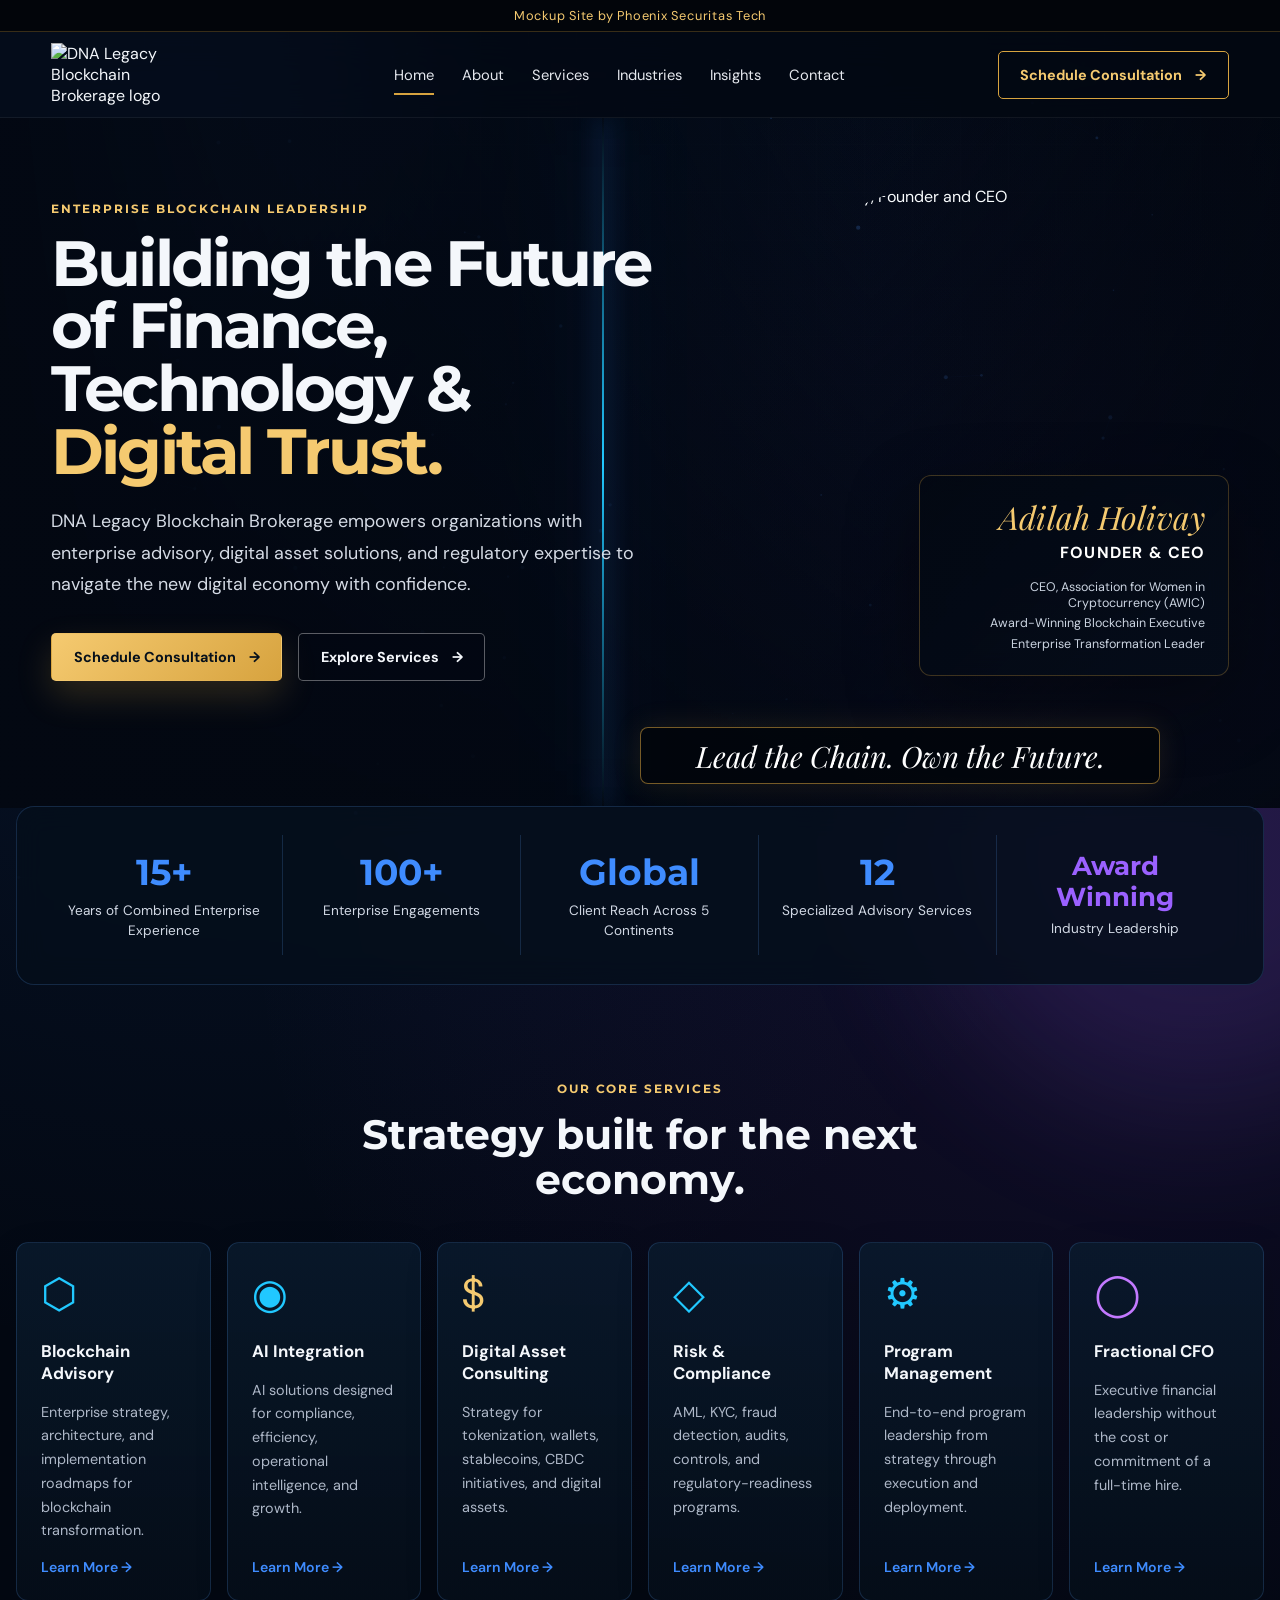
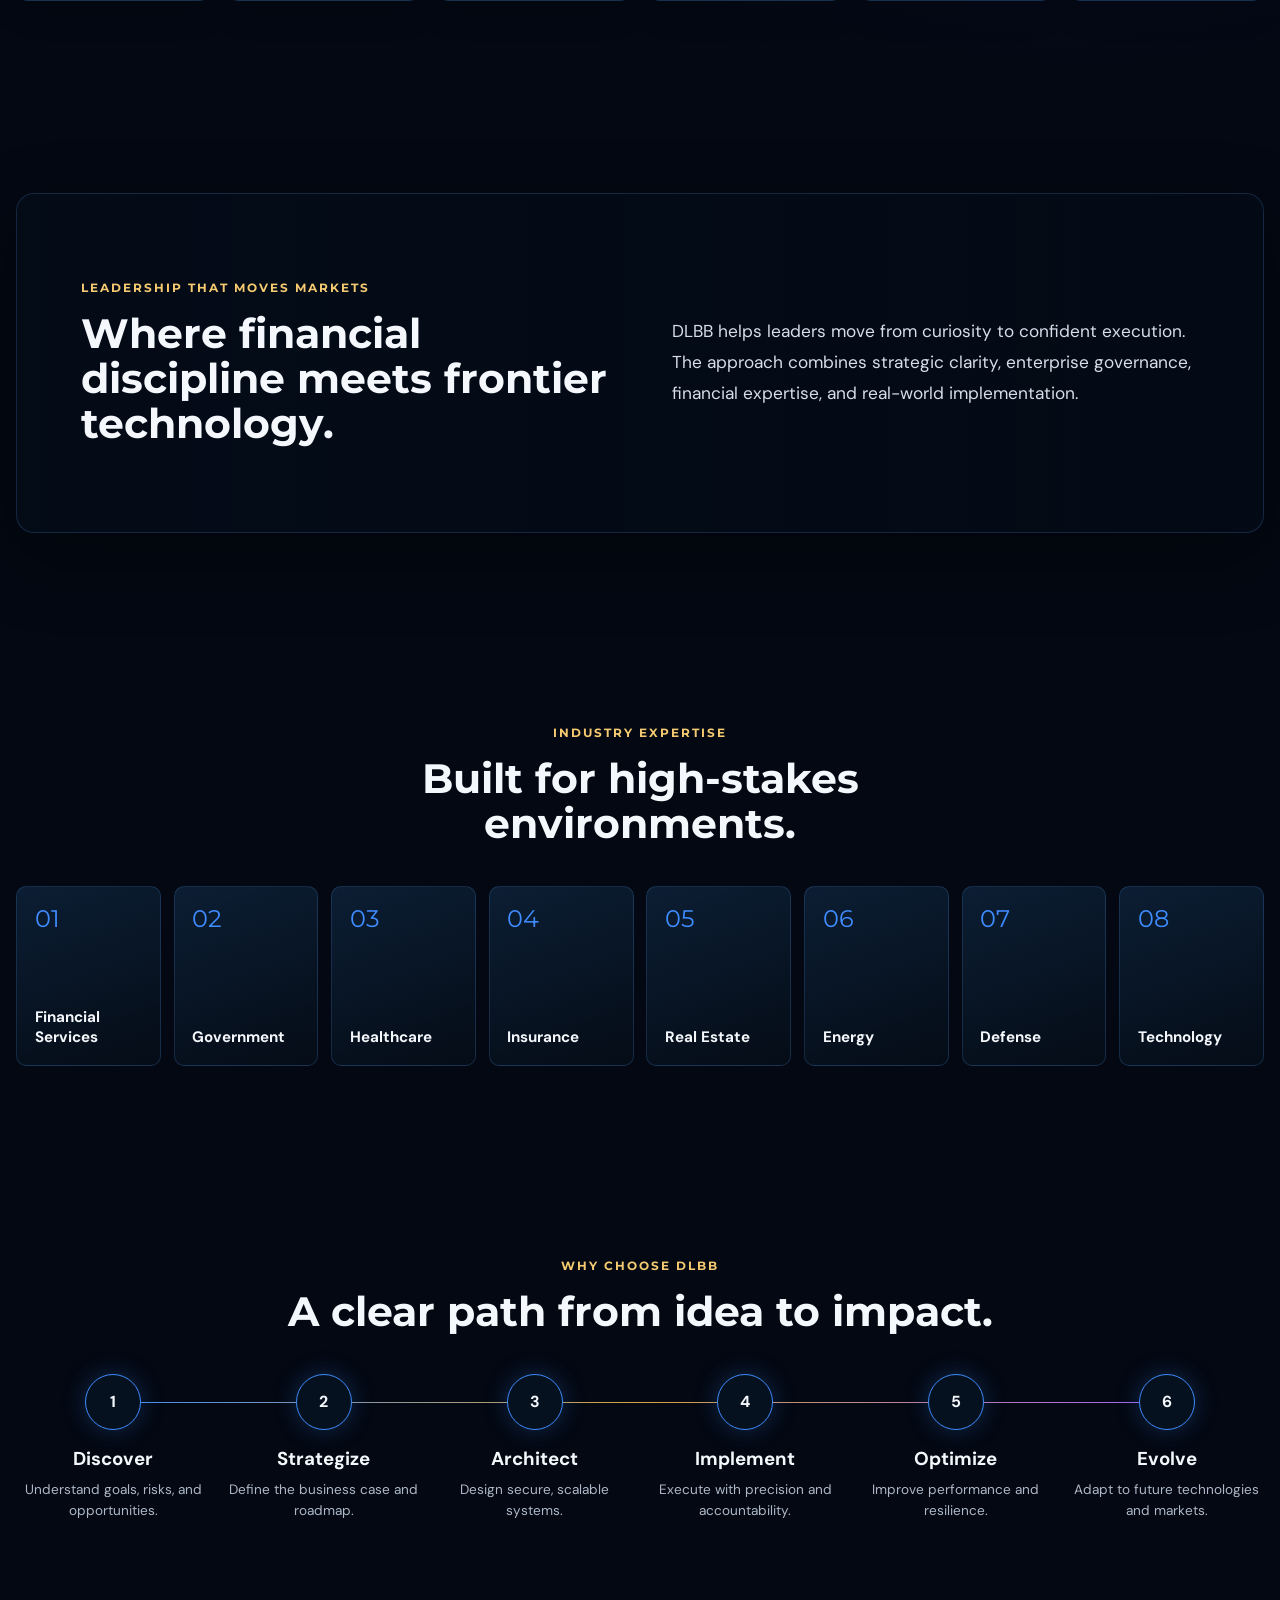
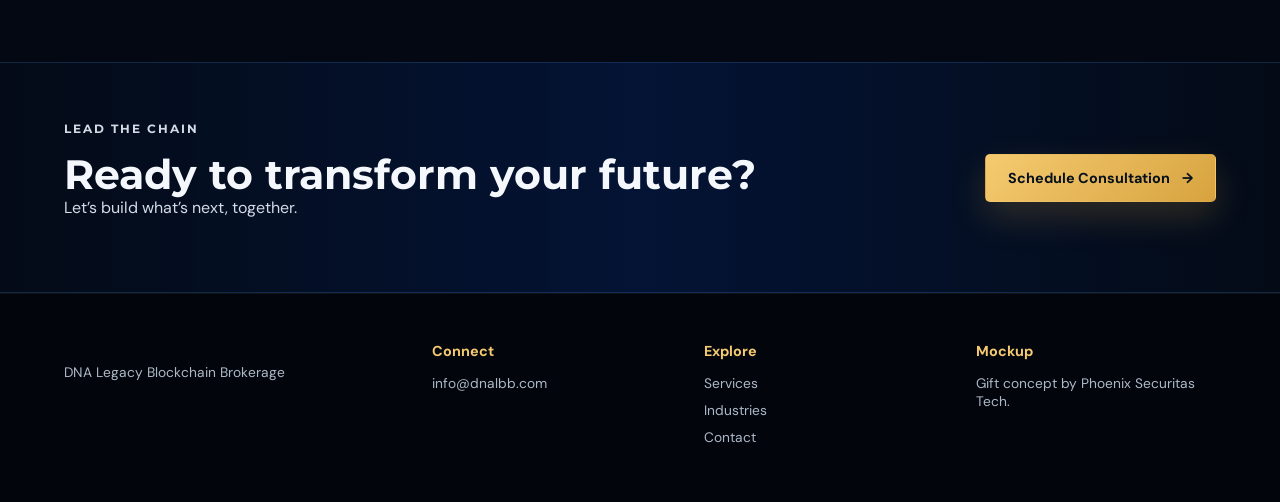
==== index.html @ c5d9415d "Add files via upload" ====
<!DOCTYPE html>
<html lang="en">
<head>
  <meta charset="UTF-8" />
  <meta name="viewport" content="width=device-width, initial-scale=1.0" />
  <meta name="description" content="DLBB enterprise blockchain advisory mockup created by Phoenix Securitas Tech." />
  <title>DLBB | Enterprise Blockchain Leadership</title>
  <link rel="preconnect" href="https://fonts.googleapis.com">
  <link rel="preconnect" href="https://fonts.gstatic.com" crossorigin>
  <link href="https://fonts.googleapis.com/css2?family=DM+Sans:wght@400;500;600;700&family=Montserrat:wght@500;600;700&family=Playfair+Display:ital,wght@1,600&display=swap" rel="stylesheet">
  <link rel="stylesheet" href="styles.css" />
</head>
<body>
  <canvas id="networkCanvas" aria-hidden="true"></canvas>
  <div class="ambient ambient-one" aria-hidden="true"></div>
  <div class="ambient ambient-two" aria-hidden="true"></div>

  <a class="skip-link" href="#main">Skip to content</a>

  <div class="mockup-ribbon">Mockup Site by Phoenix Securitas Tech</div>

  <header class="site-header">
    <a class="brand" href="#home" aria-label="DLBB home">
      <img src="assets/dlbb-logo.jpg" alt="DNA Legacy Blockchain Brokerage logo">
    </a>

    <button class="menu-toggle" type="button" aria-expanded="false" aria-controls="primary-nav">
      <span></span><span></span><span></span>
      <span class="sr-only">Open navigation</span>
    </button>

    <nav id="primary-nav" class="primary-nav" aria-label="Primary navigation">
      <a class="active" href="#home">Home</a>
      <a href="#about">About</a>
      <a href="#services">Services</a>
      <a href="#industries">Industries</a>
      <a href="#insights">Insights</a>
      <a href="#contact">Contact</a>
    </nav>

    <a class="button button-outline header-cta" href="#contact">Schedule Consultation <span>→</span></a>
  </header>

  <main id="main">
    <section id="home" class="hero">
      <div class="hero-media" aria-hidden="true">
        <img src="assets/server-banner.jpg" alt="">
        <div class="hero-media-overlay"></div>
        <div class="data-beam"></div>
      </div>

      <div class="hero-copy reveal">
        <p class="eyebrow">Enterprise Blockchain Leadership</p>
        <h1>Building the Future of Finance, Technology &amp; <span>Digital Trust.</span></h1>
        <p class="hero-lead">
          DNA Legacy Blockchain Brokerage empowers organizations with enterprise advisory,
          digital asset solutions, and regulatory expertise to navigate the new digital economy with confidence.
        </p>
        <div class="hero-actions">
          <a class="button button-gold" href="#contact">Schedule Consultation <span>→</span></a>
          <a class="button button-ghost" href="#services">Explore Services <span>→</span></a>
        </div>
      </div>

      <div class="founder reveal">
        <div class="portrait-wrap">
          <img src="assets/adilah-holivay.jpg" alt="Adilah Holivay, Founder and CEO">
        </div>
        <div class="founder-card">
          <p class="signature">Adilah Holivay</p>
          <p class="founder-title">Founder &amp; CEO</p>
          <p>CEO, Association for Women in Cryptocurrency (AWIC)</p>
          <p>Award-Winning Blockchain Executive</p>
          <p>Enterprise Transformation Leader</p>
        </div>
      </div>

      <div class="hero-tagline reveal">Lead the Chain. Own the Future.</div>
    </section>

    <section class="metrics section-shell" aria-label="Company metrics">
      <article class="metric reveal"><strong>15+</strong><span>Years of Combined Enterprise Experience</span></article>
      <article class="metric reveal"><strong>100+</strong><span>Enterprise Engagements</span></article>
      <article class="metric reveal"><strong>Global</strong><span>Client Reach Across 5 Continents</span></article>
      <article class="metric reveal"><strong>12</strong><span>Specialized Advisory Services</span></article>
      <article class="metric reveal"><strong>Award Winning</strong><span>Industry Leadership</span></article>
    </section>

    <section id="services" class="services section-shell">
      <div class="section-heading reveal">
        <p class="eyebrow">Our Core Services</p>
        <h2>Strategy built for the next economy.</h2>
      </div>

      <div class="service-grid">
        <article class="service-card reveal">
          <span class="service-icon">⬡</span>
          <h3>Blockchain Advisory</h3>
          <p>Enterprise strategy, architecture, and implementation roadmaps for blockchain transformation.</p>
          <a href="#contact">Learn More →</a>
        </article>
        <article class="service-card reveal">
          <span class="service-icon">◉</span>
          <h3>AI Integration</h3>
          <p>AI solutions designed for compliance, efficiency, operational intelligence, and growth.</p>
          <a href="#contact">Learn More →</a>
        </article>
        <article class="service-card reveal">
          <span class="service-icon">$</span>
          <h3>Digital Asset Consulting</h3>
          <p>Strategy for tokenization, wallets, stablecoins, CBDC initiatives, and digital assets.</p>
          <a href="#contact">Learn More →</a>
        </article>
        <article class="service-card reveal">
          <span class="service-icon">◇</span>
          <h3>Risk &amp; Compliance</h3>
          <p>AML, KYC, fraud detection, audits, controls, and regulatory-readiness programs.</p>
          <a href="#contact">Learn More →</a>
        </article>
        <article class="service-card reveal">
          <span class="service-icon">⚙</span>
          <h3>Program Management</h3>
          <p>End-to-end program leadership from strategy through execution and deployment.</p>
          <a href="#contact">Learn More →</a>
        </article>
        <article class="service-card reveal">
          <span class="service-icon">◯</span>
          <h3>Fractional CFO</h3>
          <p>Executive financial leadership without the cost or commitment of a full-time hire.</p>
          <a href="#contact">Learn More →</a>
        </article>
      </div>
    </section>

    <section id="about" class="about section-shell">
      <div class="about-panel reveal">
        <div>
          <p class="eyebrow">Leadership That Moves Markets</p>
          <h2>Where financial discipline meets frontier technology.</h2>
        </div>
        <p>
          DLBB helps leaders move from curiosity to confident execution. The approach combines strategic clarity,
          enterprise governance, financial expertise, and real-world implementation.
        </p>
      </div>
    </section>

    <section id="industries" class="industries section-shell">
      <div class="section-heading reveal">
        <p class="eyebrow">Industry Expertise</p>
        <h2>Built for high-stakes environments.</h2>
      </div>
      <div class="industry-grid">
        <article class="industry-card reveal"><span>01</span><h3>Financial Services</h3></article>
        <article class="industry-card reveal"><span>02</span><h3>Government</h3></article>
        <article class="industry-card reveal"><span>03</span><h3>Healthcare</h3></article>
        <article class="industry-card reveal"><span>04</span><h3>Insurance</h3></article>
        <article class="industry-card reveal"><span>05</span><h3>Real Estate</h3></article>
        <article class="industry-card reveal"><span>06</span><h3>Energy</h3></article>
        <article class="industry-card reveal"><span>07</span><h3>Defense</h3></article>
        <article class="industry-card reveal"><span>08</span><h3>Technology</h3></article>
      </div>
    </section>

    <section id="insights" class="process section-shell">
      <div class="section-heading reveal">
        <p class="eyebrow">Why Choose DLBB</p>
        <h2>A clear path from idea to impact.</h2>
      </div>
      <div class="process-line">
        <article class="process-step reveal"><span>1</span><h3>Discover</h3><p>Understand goals, risks, and opportunities.</p></article>
        <article class="process-step reveal"><span>2</span><h3>Strategize</h3><p>Define the business case and roadmap.</p></article>
        <article class="process-step reveal"><span>3</span><h3>Architect</h3><p>Design secure, scalable systems.</p></article>
        <article class="process-step reveal"><span>4</span><h3>Implement</h3><p>Execute with precision and accountability.</p></article>
        <article class="process-step reveal"><span>5</span><h3>Optimize</h3><p>Improve performance and resilience.</p></article>
        <article class="process-step reveal"><span>6</span><h3>Evolve</h3><p>Adapt to future technologies and markets.</p></article>
      </div>
    </section>

    <section id="contact" class="cta">
      <div class="cta-inner reveal">
        <div>
          <p class="eyebrow">Lead the Chain</p>
          <h2>Ready to transform your future?</h2>
          <p>Let’s build what’s next, together.</p>
        </div>
        <a class="button button-gold" href="mailto:info@dnalbb.com">Schedule Consultation <span>→</span></a>
      </div>
    </section>
  </main>

  <footer class="site-footer">
    <div class="footer-brand">
      <img src="assets/dlbb-logo.jpg" alt="DLBB logo">
      <p>DNA Legacy Blockchain Brokerage</p>
    </div>
    <div>
      <h3>Connect</h3>
      <a href="mailto:info@dnalbb.com">info@dnalbb.com</a>
    </div>
    <div>
      <h3>Explore</h3>
      <a href="#services">Services</a>
      <a href="#industries">Industries</a>
      <a href="#contact">Contact</a>
    </div>
    <div>
      <h3>Mockup</h3>
      <p>Gift concept by Phoenix Securitas Tech.</p>
    </div>
  </footer>

  <script src="script.js"></script>
</body>
</html>
---- styles.css ----
:root {
  --bg: #030812;
  --bg-soft: #07111f;
  --panel: rgba(8, 20, 35, 0.74);
  --panel-strong: rgba(7, 16, 29, 0.94);
  --line: rgba(78, 143, 220, 0.22);
  --blue: #3f8cff;
  --blue-bright: #21c8ff;
  --gold: #d7a33f;
  --gold-light: #f5ca70;
  --purple: #9b61ff;
  --text: #f4f7fb;
  --muted: #aeb8c8;
  --radius: 18px;
  --shadow: 0 25px 70px rgba(0, 0, 0, 0.35);
}

* { box-sizing: border-box; }
html { scroll-behavior: smooth; }
body {
  margin: 0;
  min-width: 320px;
  overflow-x: hidden;
  color: var(--text);
  background:
    radial-gradient(circle at 18% 8%, rgba(31, 103, 210, .14), transparent 30%),
    radial-gradient(circle at 85% 24%, rgba(125, 56, 220, .12), transparent 28%),
    var(--bg);
  font-family: "DM Sans", system-ui, sans-serif;
}

body::before {
  content: "";
  position: fixed;
  inset: 0;
  pointer-events: none;
  z-index: -3;
  background-image:
    linear-gradient(rgba(255,255,255,.018) 1px, transparent 1px),
    linear-gradient(90deg, rgba(255,255,255,.018) 1px, transparent 1px);
  background-size: 48px 48px;
  mask-image: linear-gradient(to bottom, rgba(0,0,0,.7), transparent 85%);
}

a { color: inherit; text-decoration: none; }
img { max-width: 100%; display: block; }
button, a { -webkit-tap-highlight-color: transparent; }

#networkCanvas {
  position: fixed;
  inset: 0;
  width: 100%;
  height: 100%;
  z-index: -4;
  opacity: .55;
  pointer-events: none;
}

.ambient {
  position: fixed;
  width: 34rem;
  height: 34rem;
  border-radius: 50%;
  filter: blur(80px);
  opacity: .15;
  z-index: -2;
  pointer-events: none;
  animation: drift 18s ease-in-out infinite alternate;
}
.ambient-one { background: var(--blue); top: -12rem; left: -10rem; }
.ambient-two { background: var(--purple); right: -12rem; bottom: -13rem; animation-delay: -7s; }

@keyframes drift {
  from { transform: translate3d(-3vw, -2vh, 0) scale(.9); }
  to { transform: translate3d(5vw, 6vh, 0) scale(1.15); }
}

.skip-link {
  position: absolute;
  top: -60px;
  left: 1rem;
  background: #fff;
  color: #000;
  padding: .8rem 1rem;
  z-index: 1000;
}
.skip-link:focus { top: 1rem; }

.sr-only {
  position: absolute;
  width: 1px; height: 1px;
  padding: 0; margin: -1px;
  overflow: hidden; clip: rect(0,0,0,0);
  white-space: nowrap; border: 0;
}

.mockup-ribbon {
  height: 32px;
  display: grid;
  place-items: center;
  color: var(--gold-light);
  background: #02050a;
  border-bottom: 1px solid rgba(215,163,63,.25);
  font-size: .8rem;
  letter-spacing: .06em;
}

.site-header {
  position: sticky;
  top: 0;
  z-index: 50;
  min-height: 78px;
  display: grid;
  grid-template-columns: 190px 1fr auto;
  align-items: center;
  gap: 2rem;
  padding: .7rem clamp(1rem, 4vw, 4rem);
  background: rgba(3, 8, 18, .82);
  border-bottom: 1px solid rgba(255,255,255,.06);
  backdrop-filter: blur(18px);
}
.brand img { width: 112px; mix-blend-mode: screen; }
.primary-nav { display: flex; justify-content: center; gap: clamp(1rem, 2.2vw, 2.4rem); }
.primary-nav a { position: relative; color: #e5e8ee; font-size: .92rem; }
.primary-nav a::after {
  content: "";
  position: absolute;
  left: 0; right: 100%; bottom: -.65rem;
  height: 2px;
  background: var(--gold);
  transition: right .3s ease;
}
.primary-nav a:hover::after, .primary-nav a.active::after { right: 0; }

.button {
  display: inline-flex;
  align-items: center;
  justify-content: center;
  gap: .8rem;
  min-height: 48px;
  padding: .85rem 1.35rem;
  border: 1px solid transparent;
  border-radius: 5px;
  font-weight: 700;
  font-size: .9rem;
  transition: transform .25s ease, box-shadow .25s ease, border-color .25s ease;
}
.button:hover { transform: translateY(-2px); }
.button-gold {
  color: #06101b;
  background: linear-gradient(135deg, var(--gold-light), var(--gold));
  box-shadow: 0 15px 35px rgba(215,163,63,.2);
}
.button-outline { border-color: var(--gold); color: var(--gold-light); background: transparent; }
.button-ghost { border-color: rgba(255,255,255,.35); background: rgba(3,8,18,.45); }

.menu-toggle { display: none; }

.hero {
  position: relative;
  min-height: 650px;
  padding: 4.2rem clamp(1rem, 4vw, 4rem) 7rem;
  display: grid;
  grid-template-columns: minmax(0, 1fr) minmax(340px, .9fr);
  align-items: center;
  gap: 2rem;
  overflow: hidden;
  isolation: isolate;
}
.hero-media {
  position: absolute;
  inset: 0;
  z-index: -2;
  overflow: hidden;
}
.hero-media img {
  width: 100%;
  height: 100%;
  object-fit: cover;
  filter: saturate(1.15) contrast(1.08) brightness(.65);
  transform: scale(1.08);
  animation: heroPan 18s ease-in-out infinite alternate;
}
@keyframes heroPan {
  from { transform: scale(1.08) translate3d(-1.5%, 0, 0); }
  to { transform: scale(1.16) translate3d(1.5%, -1%, 0); }
}
.hero-media-overlay {
  position: absolute;
  inset: 0;
  background:
    linear-gradient(90deg, rgba(3,8,18,.98) 0%, rgba(3,8,18,.78) 39%, rgba(3,8,18,.22) 68%, rgba(3,8,18,.72) 100%),
    linear-gradient(180deg, rgba(3,8,18,.18), rgba(3,8,18,.88));
}
.data-beam {
  position: absolute;
  left: 47%;
  top: 0;
  width: 2px;
  height: 100%;
  background: linear-gradient(to bottom, transparent, var(--blue-bright), transparent);
  box-shadow: 0 0 24px var(--blue), 0 0 80px var(--blue);
  animation: beamPulse 3s ease-in-out infinite;
}
@keyframes beamPulse {
  0%,100% { opacity: .2; transform: scaleY(.65); }
  50% { opacity: .9; transform: scaleY(1); }
}

.hero-copy { max-width: 650px; z-index: 2; }
.eyebrow {
  margin: 0 0 1rem;
  color: var(--gold-light);
  font-family: "Montserrat", sans-serif;
  font-size: .78rem;
  font-weight: 700;
  letter-spacing: .16em;
  text-transform: uppercase;
}
h1,h2,h3,p { margin-top: 0; }
h1 {
  margin-bottom: 1.5rem;
  font-family: "Montserrat", sans-serif;
  font-size: clamp(2.7rem, 5vw, 5.5rem);
  line-height: .98;
  letter-spacing: -.045em;
  max-width: 820px;
}
h1 span { color: var(--gold-light); }
.hero-lead {
  max-width: 620px;
  color: #d5dbe5;
  font-size: clamp(1rem, 1.4vw, 1.15rem);
  line-height: 1.75;
}
.hero-actions { display: flex; flex-wrap: wrap; gap: 1rem; margin-top: 2rem; }

.founder {
  position: relative;
  align-self: end;
  justify-self: end;
  width: min(100%, 580px);
  min-height: 510px;
}
.portrait-wrap {
  position: absolute;
  inset: 0 0 0 12%;
  overflow: hidden;
  border-radius: 40% 40% 0 0;
  mask-image: linear-gradient(to bottom, #000 78%, transparent 100%);
}
.portrait-wrap img {
  width: 100%;
  height: 100%;
  object-fit: cover;
  object-position: 50% 18%;
  filter: contrast(1.05) saturate(1.03);
}
.founder-card {
  position: absolute;
  right: 0;
  bottom: 1.2rem;
  width: 310px;
  padding: 1.15rem 1.4rem;
  text-align: right;
  background: linear-gradient(135deg, rgba(3,8,18,.9), rgba(5,14,27,.68));
  border: 1px solid rgba(215,163,63,.28);
  border-radius: 12px;
  box-shadow: var(--shadow);
  backdrop-filter: blur(12px);
}
.signature {
  margin-bottom: .25rem;
  color: var(--gold-light);
  font-family: "Playfair Display", serif;
  font-size: 2rem;
  font-style: italic;
}
.founder-title { color: #fff; font-weight: 700; text-transform: uppercase; letter-spacing: .08em; }
.founder-card p:not(.signature):not(.founder-title) { margin-bottom: .3rem; color: #cbd4e1; font-size: .78rem; }

.hero-tagline {
  position: absolute;
  left: 50%;
  bottom: 1.5rem;
  transform: translateX(-50%);
  z-index: 4;
  min-width: min(520px, 84vw);
  padding: .5rem 1.4rem;
  text-align: center;
  color: #fff;
  background: rgba(2,5,10,.8);
  border: 1px solid rgba(215,163,63,.55);
  border-radius: 8px;
  font-family: "Playfair Display", serif;
  font-size: clamp(1.35rem, 2.3vw, 2.2rem);
  font-style: italic;
  box-shadow: 0 0 30px rgba(215,163,63,.12);
}

.section-shell { width: min(1440px, calc(100% - 2rem)); margin-inline: auto; }
.metrics {
  position: relative;
  z-index: 5;
  margin-top: -2px;
  padding: 1.8rem;
  display: grid;
  grid-template-columns: repeat(5, 1fr);
  background: rgba(5,14,27,.86);
  border: 1px solid var(--line);
  border-radius: var(--radius);
  backdrop-filter: blur(14px);
}
.metric { padding: .9rem 1.2rem; text-align: center; border-right: 1px solid var(--line); }
.metric:last-child { border-right: 0; }
.metric strong { display: block; color: var(--blue); font-family: "Montserrat"; font-size: clamp(1.7rem, 2.8vw, 3rem); }
.metric:last-child strong { color: var(--purple); font-size: clamp(1.3rem, 2vw, 2.25rem); }
.metric span { display: block; margin-top: .45rem; color: #d2d9e5; font-size: .85rem; line-height: 1.45; }

.services, .about, .industries, .process { padding-block: 6rem; }
.section-heading { max-width: 760px; margin: 0 auto 2.5rem; text-align: center; }
.section-heading h2, .about h2, .cta h2 {
  margin-bottom: 0;
  font-family: "Montserrat";
  font-size: clamp(2rem, 3.2vw, 3.4rem);
  line-height: 1.1;
}

.service-grid {
  display: grid;
  grid-template-columns: repeat(6, 1fr);
  gap: 1rem;
}
.service-card {
  min-height: 340px;
  padding: 1.5rem;
  display: flex;
  flex-direction: column;
  background: linear-gradient(180deg, rgba(10,27,46,.82), rgba(5,14,25,.92));
  border: 1px solid var(--line);
  border-radius: 12px;
  box-shadow: 0 10px 35px rgba(0,0,0,.12);
  transition: transform .3s ease, border-color .3s ease, box-shadow .3s ease;
}
.service-card:hover {
  transform: translateY(-8px);
  border-color: rgba(63,140,255,.55);
  box-shadow: 0 24px 60px rgba(0,0,0,.3), 0 0 35px rgba(63,140,255,.1);
}
.service-icon { color: var(--blue-bright); font-size: 2.6rem; }
.service-card:nth-child(3) .service-icon { color: var(--gold-light); }
.service-card:nth-child(6) .service-icon { color: #c379ff; }
.service-card h3 { margin-top: 1.2rem; font-size: 1.05rem; }
.service-card p { color: var(--muted); font-size: .9rem; line-height: 1.65; }
.service-card a { margin-top: auto; color: var(--blue); font-weight: 600; font-size: .88rem; }

.about-panel {
  min-height: 340px;
  padding: clamp(2rem, 5vw, 5rem);
  display: grid;
  grid-template-columns: 1fr 1fr;
  align-items: center;
  gap: 4rem;
  background:
    linear-gradient(90deg, rgba(4,12,24,.95), rgba(4,12,24,.55)),
    url("assets/server-banner.jpg") center/cover;
  border: 1px solid var(--line);
  border-radius: var(--radius);
  box-shadow: var(--shadow);
}
.about-panel > p { margin: 0; color: #d7dee9; font-size: 1.08rem; line-height: 1.8; }

.industry-grid {
  display: grid;
  grid-template-columns: repeat(8, 1fr);
  gap: .8rem;
}
.industry-card {
  min-height: 180px;
  padding: 1.1rem;
  display: flex;
  flex-direction: column;
  justify-content: space-between;
  background: linear-gradient(160deg, rgba(13,33,56,.9), rgba(5,13,23,.92));
  border: 1px solid var(--line);
  border-radius: 10px;
  transition: transform .25s ease, border-color .25s ease;
}
.industry-card:hover { transform: translateY(-5px); border-color: var(--gold); }
.industry-card span { color: var(--blue); font-family: "Montserrat"; font-size: 1.5rem; }
.industry-card h3 { margin-bottom: 0; font-size: .95rem; }

.process-line {
  position: relative;
  display: grid;
  grid-template-columns: repeat(6, 1fr);
  gap: 1rem;
}
.process-line::before {
  content: "";
  position: absolute;
  left: 7%; right: 7%; top: 28px;
  height: 1px;
  background: linear-gradient(90deg, var(--blue), var(--gold), var(--purple));
}
.process-step { position: relative; text-align: center; }
.process-step span {
  position: relative;
  z-index: 2;
  width: 56px; height: 56px;
  margin: 0 auto 1rem;
  display: grid;
  place-items: center;
  border-radius: 50%;
  background: #06111f;
  border: 1px solid var(--blue);
  box-shadow: 0 0 24px rgba(63,140,255,.25);
  font-weight: 700;
}
.process-step h3 { margin-bottom: .5rem; }
.process-step p { color: var(--muted); font-size: .85rem; line-height: 1.55; }

.cta {
  margin-top: 2rem;
  padding: 3.6rem clamp(1rem, 5vw, 5rem);
  background:
    linear-gradient(90deg, rgba(4,12,24,.95), rgba(5,24,66,.72), rgba(4,12,24,.96)),
    url("assets/server-banner.jpg") center/cover;
  border-block: 1px solid var(--line);
}
.cta-inner {
  width: min(1300px, 100%);
  margin: auto;
  display: flex;
  align-items: center;
  justify-content: space-between;
  gap: 2rem;
}
.cta p { color: #d4dbe7; }

.site-footer {
  padding: 3rem clamp(1rem, 5vw, 5rem);
  display: grid;
  grid-template-columns: 1.4fr repeat(3, 1fr);
  gap: 2rem;
  background: #02060c;
  border-top: 1px solid rgba(255,255,255,.05);
}
.site-footer img { width: 120px; mix-blend-mode: screen; }
.site-footer h3 { color: var(--gold-light); font-size: .9rem; }
.site-footer p, .site-footer a { display: block; margin-bottom: .55rem; color: var(--muted); font-size: .86rem; }

.reveal {
  opacity: 0;
  transform: translateY(30px);
  transition: opacity .8s ease, transform .8s ease;
}
.reveal.visible { opacity: 1; transform: translateY(0); }

@media (prefers-reduced-motion: reduce) {
  *, *::before, *::after { animation-duration: .001ms !important; animation-iteration-count: 1 !important; scroll-behavior: auto !important; }
  .reveal { opacity: 1; transform: none; }
}

@media (max-width: 1200px) {
  .service-grid { grid-template-columns: repeat(3, 1fr); }
  .industry-grid { grid-template-columns: repeat(4, 1fr); }
  .header-cta { display: none; }
  .site-header { grid-template-columns: 150px 1fr; }
}

@media (max-width: 900px) {
  .site-header { grid-template-columns: 1fr auto; }
  .menu-toggle {
    width: 46px; height: 42px;
    display: grid;
    place-content: center;
    gap: 5px;
    color: #fff;
    background: transparent;
    border: 1px solid var(--line);
    border-radius: 8px;
  }
  .menu-toggle span:not(.sr-only) { width: 22px; height: 2px; background: #fff; }
  .primary-nav {
    position: absolute;
    left: 1rem; right: 1rem; top: calc(100% + .5rem);
    padding: 1rem;
    display: none;
    flex-direction: column;
    background: rgba(3,8,18,.98);
    border: 1px solid var(--line);
    border-radius: 12px;
  }
  .primary-nav.open { display: flex; }
  .hero { grid-template-columns: 1fr; padding-top: 3rem; }
  .founder { justify-self: center; width: min(100%, 600px); }
  .metrics { grid-template-columns: repeat(2, 1fr); }
  .metric { border-right: 0; border-bottom: 1px solid var(--line); }
  .metric:last-child { grid-column: 1 / -1; border-bottom: 0; }
  .about-panel { grid-template-columns: 1fr; gap: 1.5rem; }
  .process-line { grid-template-columns: repeat(3, 1fr); }
  .process-line::before { display: none; }
  .site-footer { grid-template-columns: repeat(2, 1fr); }
}

@media (max-width: 650px) {
  .mockup-ribbon { font-size: .68rem; }
  .site-header { min-height: 66px; }
  .brand img { width: 88px; }
  .hero { min-height: auto; padding-bottom: 6.5rem; }
  .hero-copy { text-align: center; }
  .hero-actions { justify-content: center; }
  .founder { min-height: 470px; }
  .portrait-wrap { inset-left: 0; }
  .founder-card { left: 50%; right: auto; transform: translateX(-50%); width: min(92%, 340px); text-align: center; }
  .hero-tagline { bottom: 1rem; }
  .metrics, .service-grid, .industry-grid, .process-line, .site-footer { grid-template-columns: 1fr; }
  .metric:last-child { grid-column: auto; }
  .service-card { min-height: 290px; }
  .about, .services, .industries, .process { padding-block: 4.25rem; }
  .cta-inner { flex-direction: column; align-items: flex-start; }
}
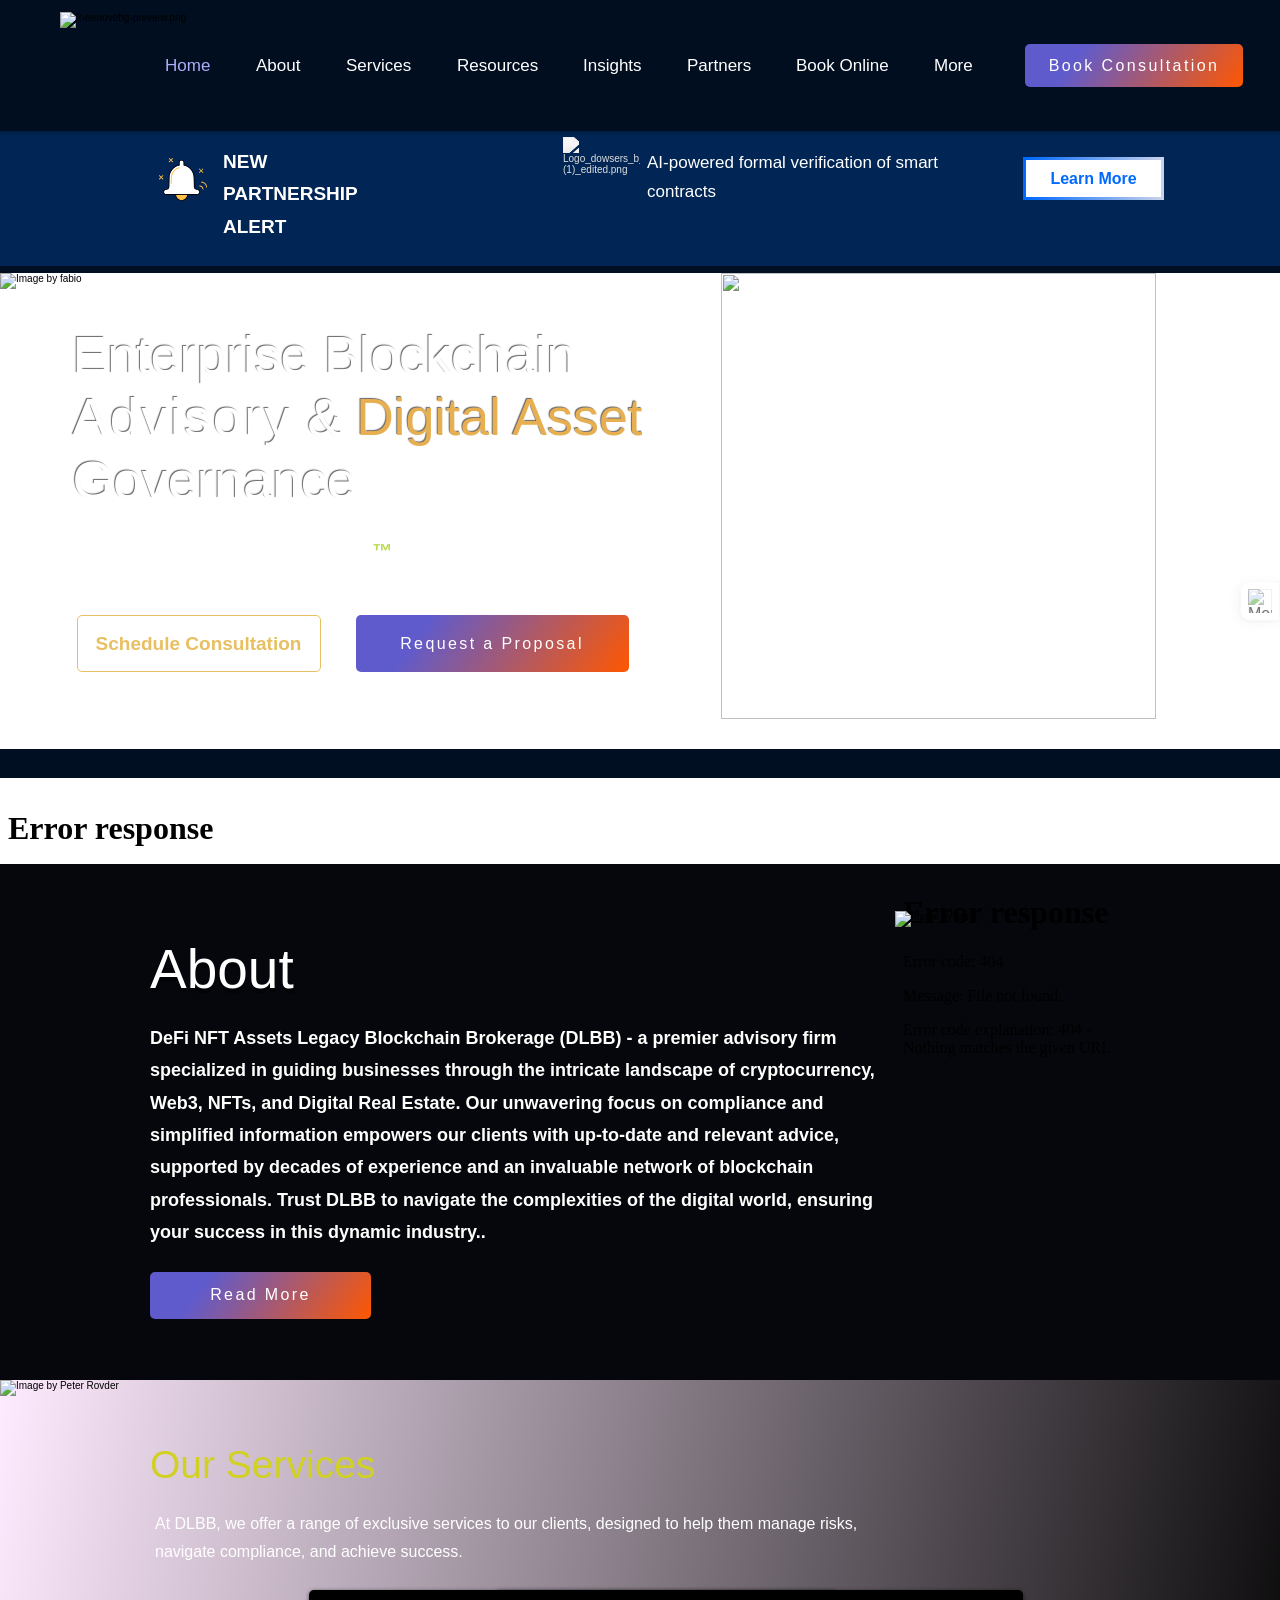
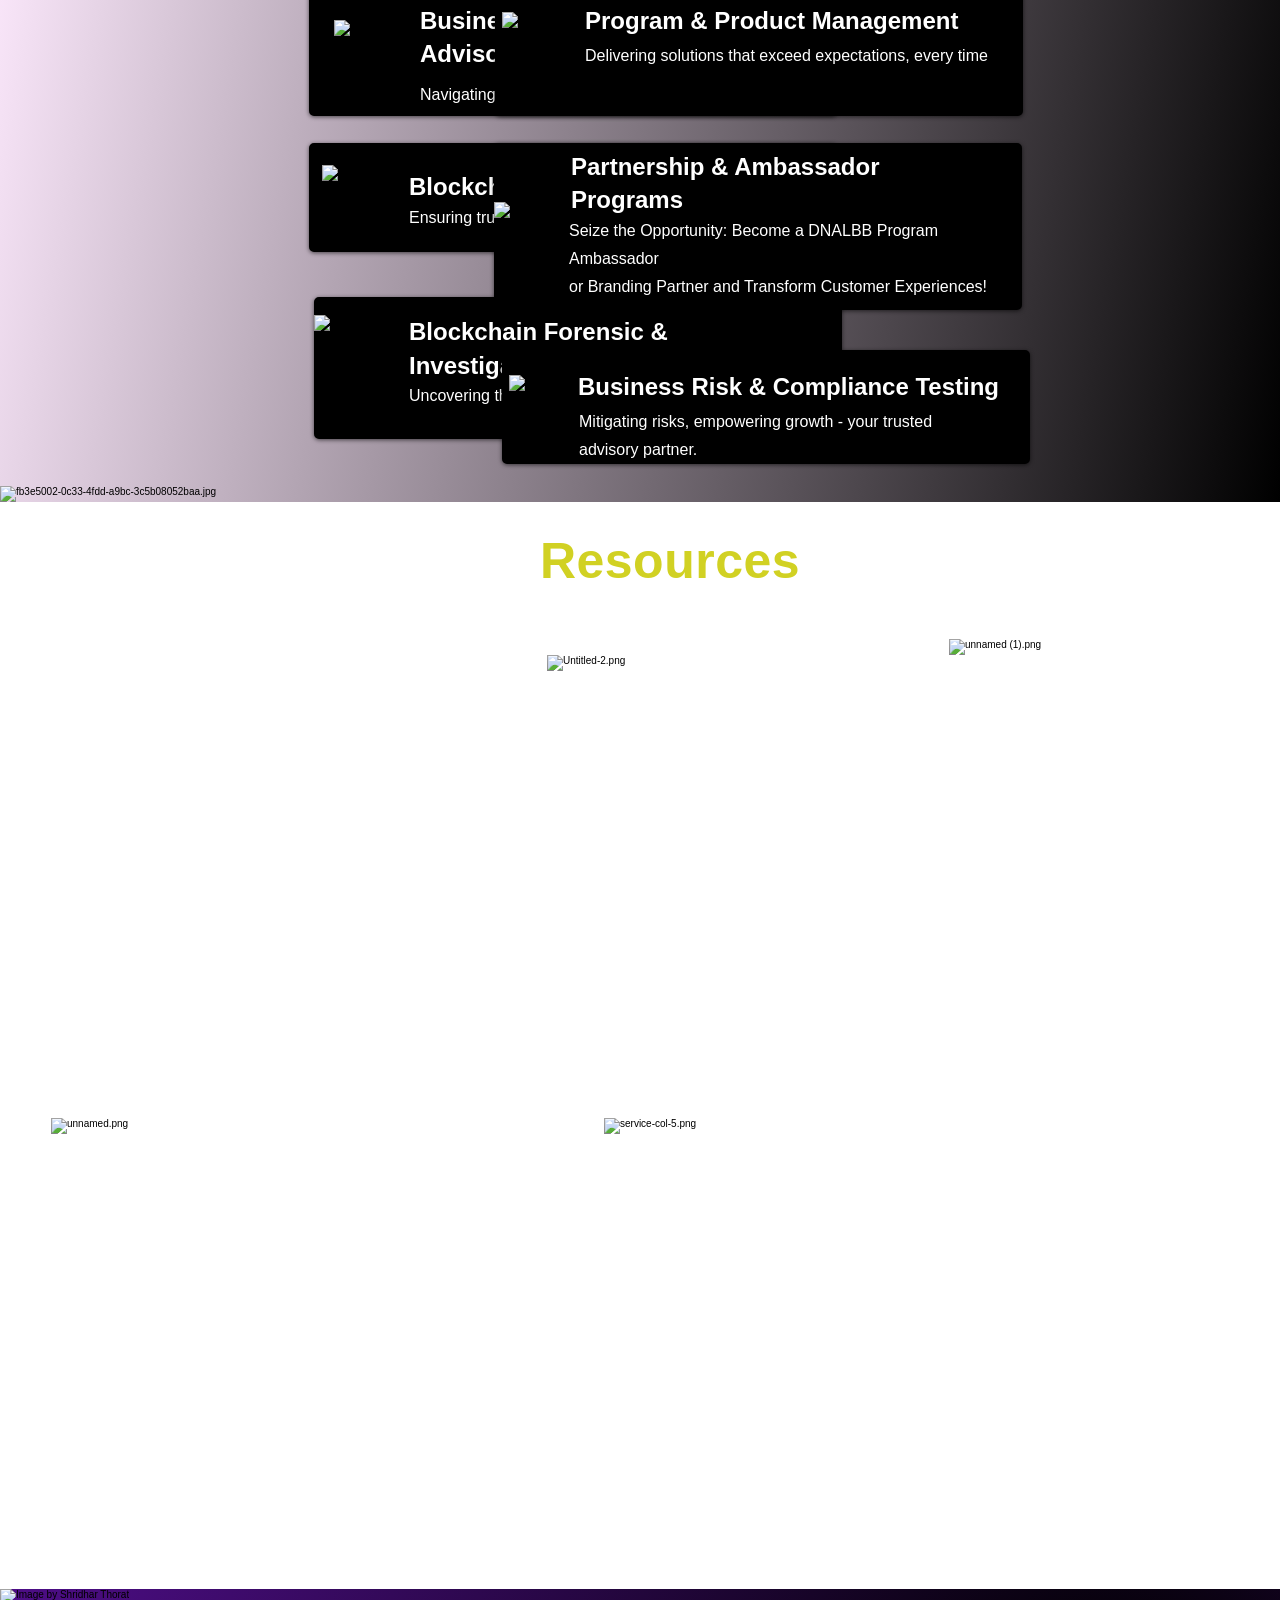
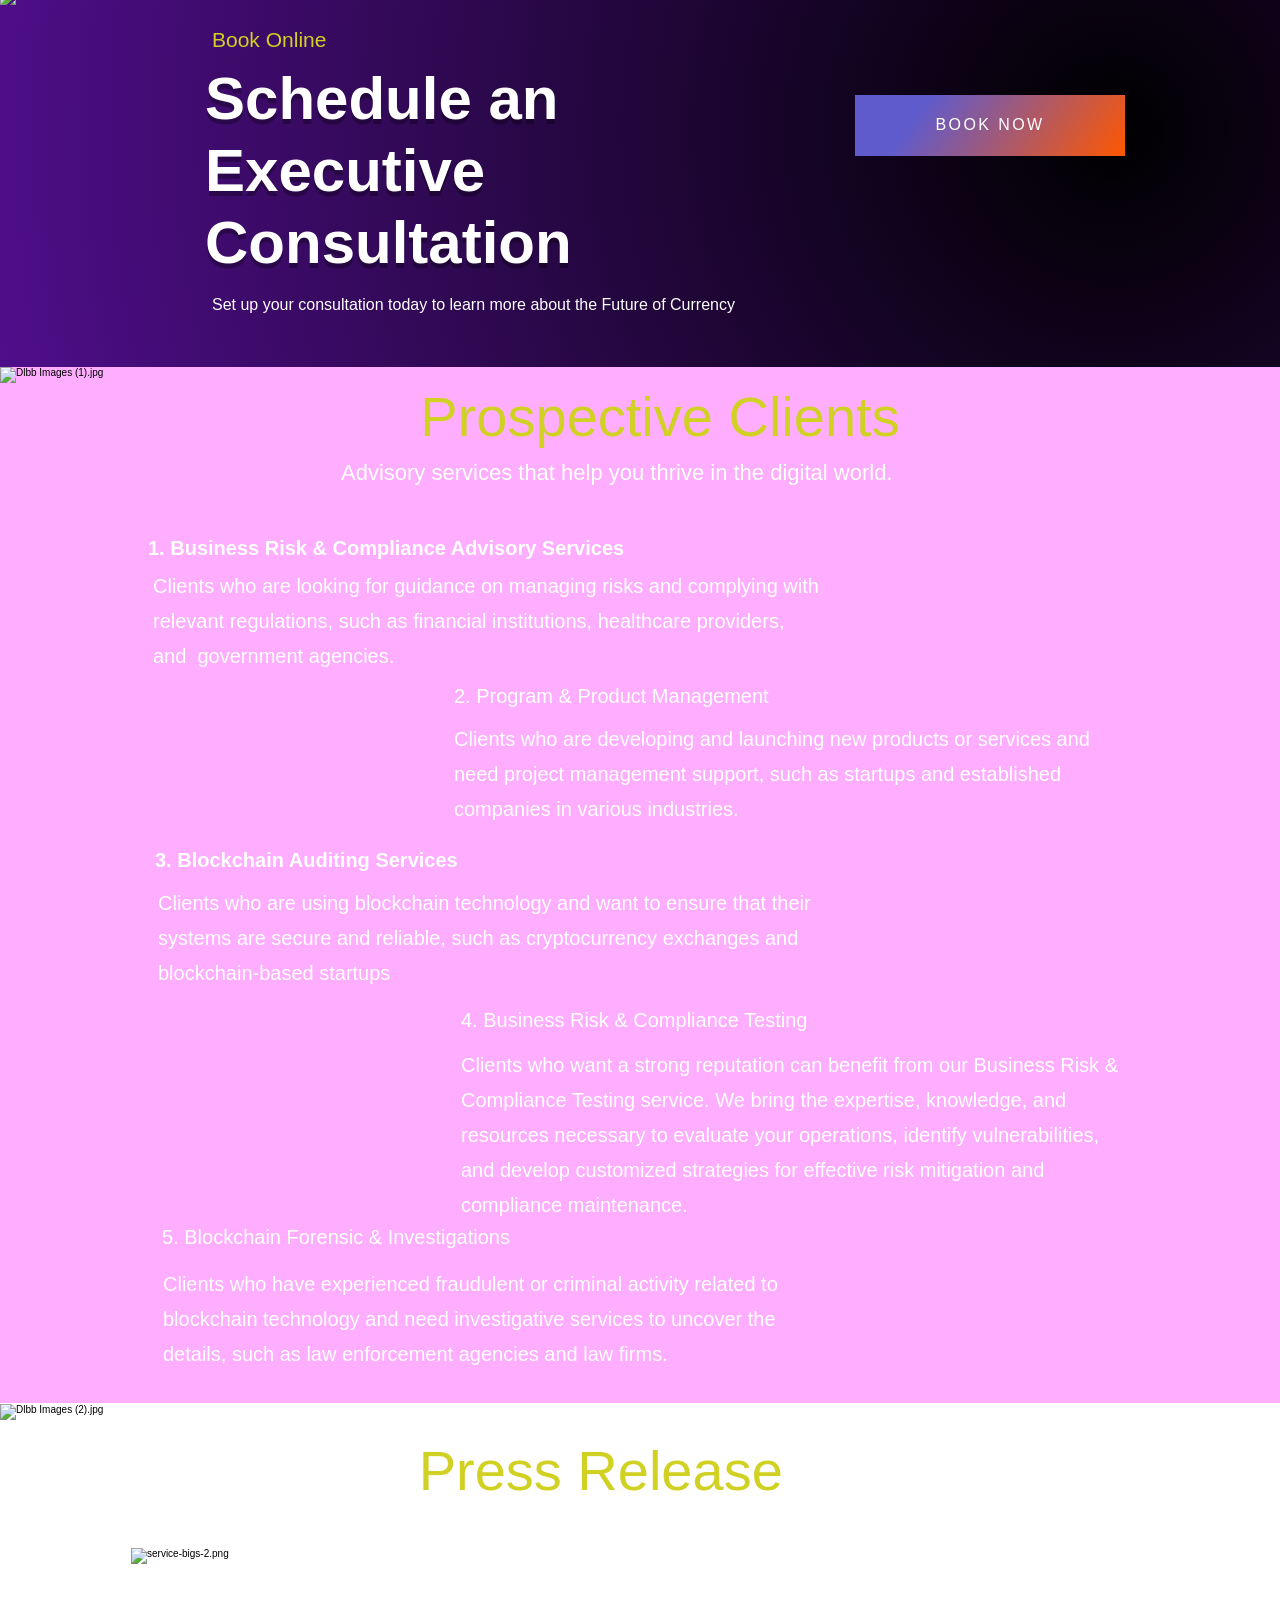
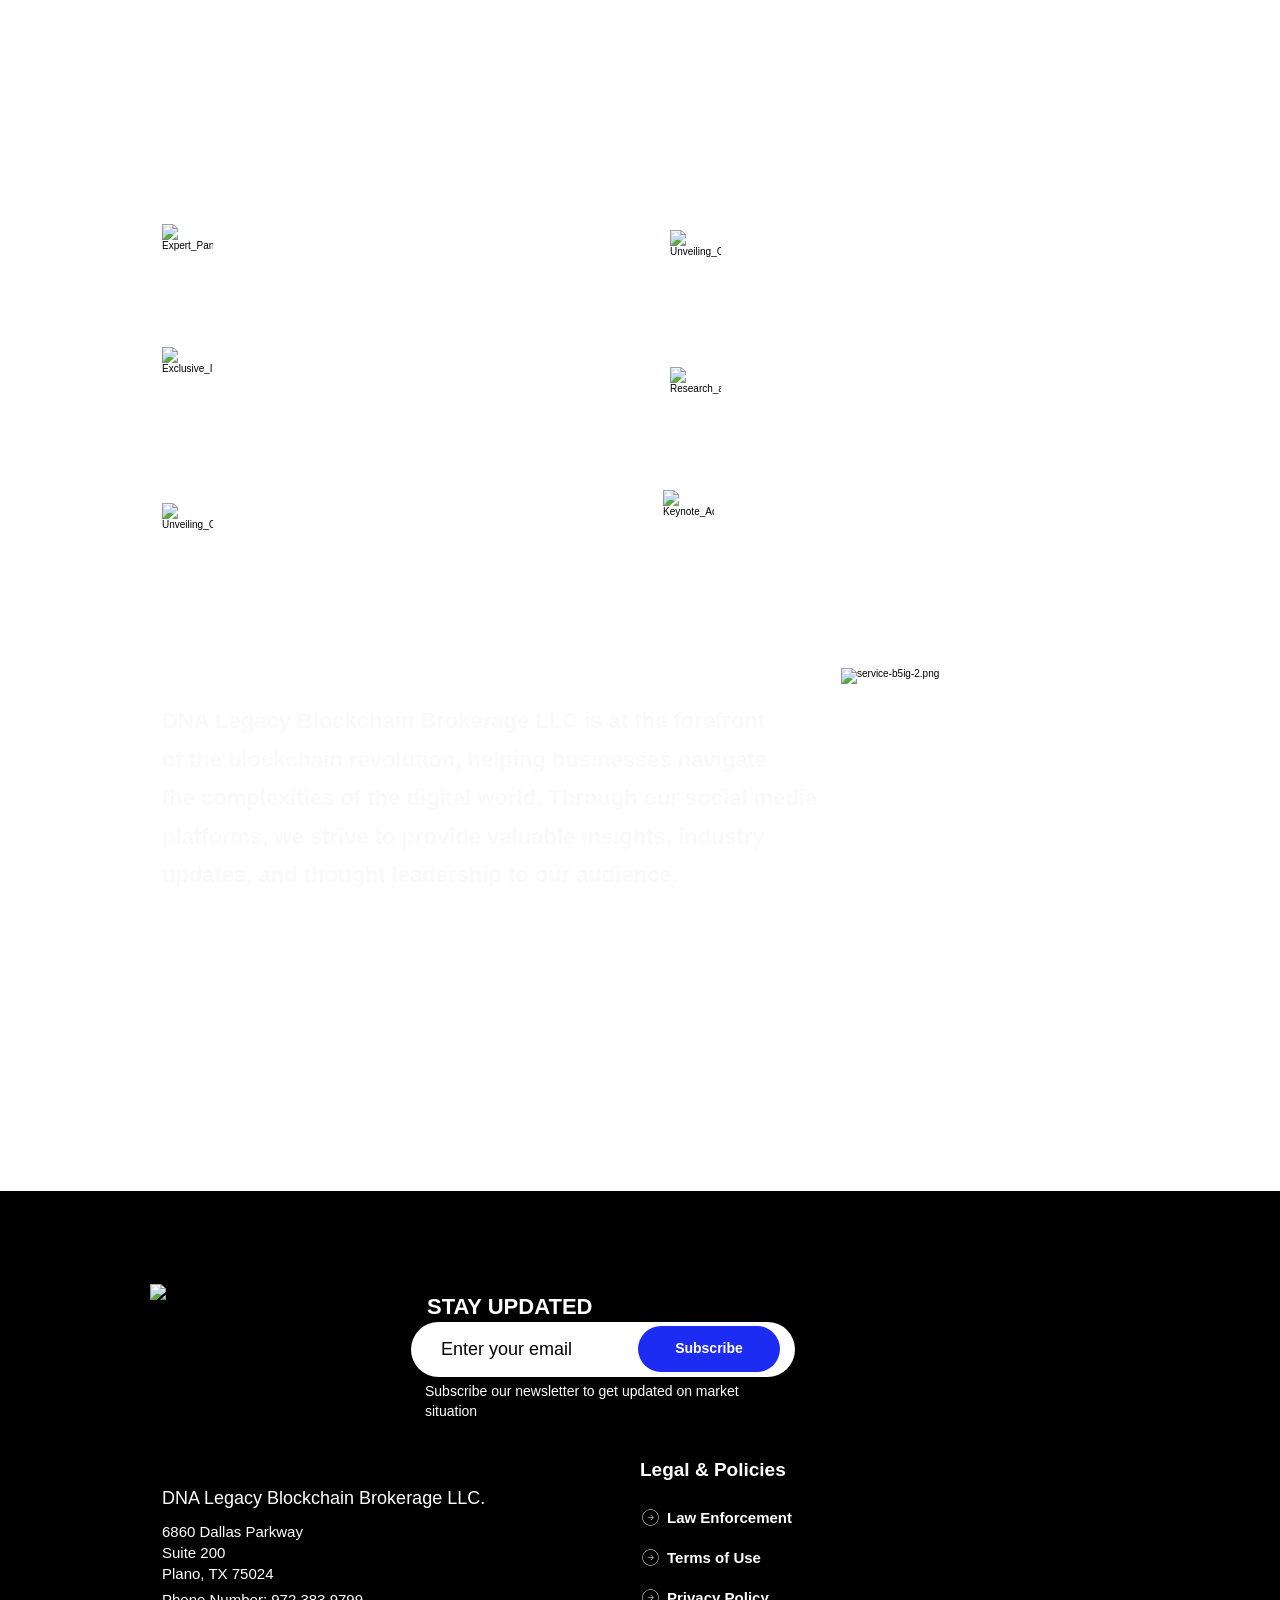
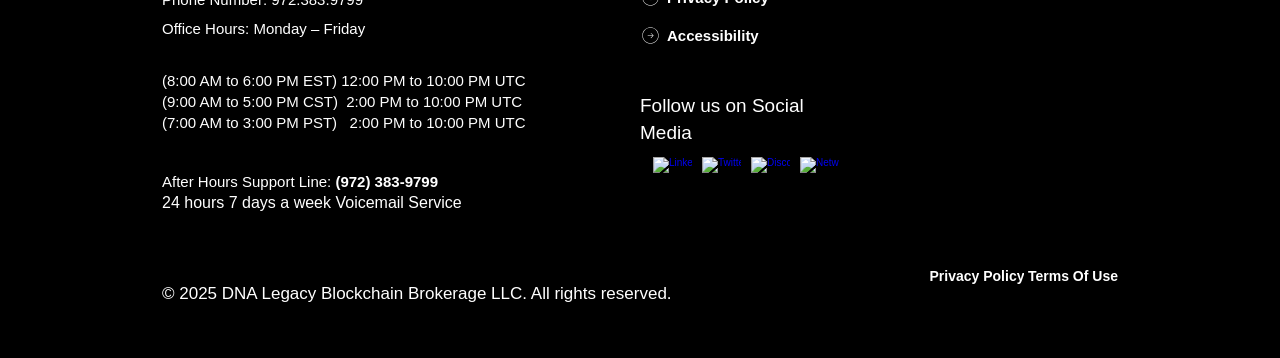
==== commit cd0d2099: "Update index.html" ====
--- a/index.html
+++ b/index.html
@@ -1,215 +1,2204 @@
 <!DOCTYPE html>
-<html lang="en">
-<head>
-  <meta charset="UTF-8" />
-  <meta name="viewport" content="width=device-width, initial-scale=1.0" />
-  <meta name="description" content="DLBB enterprise blockchain advisory mockup created by Phoenix Securitas Tech." />
-  <title>DLBB | Enterprise Blockchain Leadership</title>
-  <link rel="preconnect" href="https://fonts.googleapis.com">
-  <link rel="preconnect" href="https://fonts.gstatic.com" crossorigin>
-  <link href="https://fonts.googleapis.com/css2?family=DM+Sans:wght@400;500;600;700&family=Montserrat:wght@500;600;700&family=Playfair+Display:ital,wght@1,600&display=swap" rel="stylesheet">
-  <link rel="stylesheet" href="styles.css" />
-</head>
-<body>
-  <canvas id="networkCanvas" aria-hidden="true"></canvas>
-  <div class="ambient ambient-one" aria-hidden="true"></div>
-  <div class="ambient ambient-two" aria-hidden="true"></div>
-
-  <a class="skip-link" href="#main">Skip to content</a>
-
-  <div class="mockup-ribbon">Mockup Site by Phoenix Securitas Tech</div>
-
-  <header class="site-header">
-    <a class="brand" href="#home" aria-label="DLBB home">
-      <img src="assets/dlbb-logo.jpg" alt="DNA Legacy Blockchain Brokerage logo">
-    </a>
-
-    <button class="menu-toggle" type="button" aria-expanded="false" aria-controls="primary-nav">
-      <span></span><span></span><span></span>
-      <span class="sr-only">Open navigation</span>
-    </button>
-
-    <nav id="primary-nav" class="primary-nav" aria-label="Primary navigation">
-      <a class="active" href="#home">Home</a>
-      <a href="#about">About</a>
-      <a href="#services">Services</a>
-      <a href="#industries">Industries</a>
-      <a href="#insights">Insights</a>
-      <a href="#contact">Contact</a>
-    </nav>
-
-    <a class="button button-outline header-cta" href="#contact">Schedule Consultation <span>→</span></a>
-  </header>
-
-  <main id="main">
-    <section id="home" class="hero">
-      <div class="hero-media" aria-hidden="true">
-        <img src="assets/server-banner.jpg" alt="">
-        <div class="hero-media-overlay"></div>
-        <div class="data-beam"></div>
-      </div>
-
-      <div class="hero-copy reveal">
-        <p class="eyebrow">Enterprise Blockchain Leadership</p>
-        <h1>Building the Future of Finance, Technology &amp; <span>Digital Trust.</span></h1>
-        <p class="hero-lead">
-          DNA Legacy Blockchain Brokerage empowers organizations with enterprise advisory,
-          digital asset solutions, and regulatory expertise to navigate the new digital economy with confidence.
-        </p>
-        <div class="hero-actions">
-          <a class="button button-gold" href="#contact">Schedule Consultation <span>→</span></a>
-          <a class="button button-ghost" href="#services">Explore Services <span>→</span></a>
+<!-- saved from url=(0023)https://www.dnalbb.com/ -->
+<html lang="en" style=""><script src="./Home _ DLBB_files/bundle.tracing.es5.min.js.download" crossorigin="anonymous"></script><script src="chrome-extension://gdokollfhmnbfckbobkdbakhilldkhcj/inpage.js" id="alephium-extension" data-extension-id="gdokollfhmnbfckbobkdbakhilldkhcj"></script><head><meta http-equiv="Content-Type" content="text/html; charset=UTF-8">
+  
+  
+  <meta name="viewport" content="width=device-width, initial-scale=1" id="wixDesktopViewport">
+  <meta http-equiv="X-UA-Compatible" content="IE=edge">
+  <meta name="generator" content="Wix.com Website Builder">
+
+  <link rel="icon" sizes="192x192" href="https://static.parastorage.com/client/pfavico.ico" type="image/x-icon">
+  <link rel="shortcut icon" href="https://static.parastorage.com/client/pfavico.ico" type="image/x-icon">
+  <link rel="apple-touch-icon" href="https://static.parastorage.com/client/pfavico.ico" type="image/x-icon">
+
+  <!-- Safari Pinned Tab Icon -->
+  <!-- <link rel="mask-icon" href="https://static.parastorage.com/client/pfavico.ico"> -->
+
+  <!-- Segmenter Polyfill -->
+  <script>
+    if (!window.Intl || !window.Intl.Segmenter) {
+      (function() {
+        var script = document.createElement('script');
+        script.src = 'https://static.parastorage.com/unpkg/@formatjs/intl-segmenter@11.7.10/polyfill.iife.js';
+        document.head.appendChild(script);
+      })();
+    }
+  </script>
+
+  <!-- Legacy Polyfills -->
+  <script nomodule="" src="./Home _ DLBB_files/minified.js.download"></script>
+  <script nomodule="" src="./Home _ DLBB_files/focus-within-polyfill.js.download"></script>
+
+  <!-- Performance API Polyfills -->
+  <script>
+  (function () {
+    var noop = function noop() {};
+    if ("performance" in window === false) {
+      window.performance = {};
+    }
+    window.performance.mark = performance.mark || noop;
+    window.performance.measure = performance.measure || noop;
+    if ("now" in window.performance === false) {
+      var nowOffset = Date.now();
+      if (performance.timing && performance.timing.navigationStart) {
+        nowOffset = performance.timing.navigationStart;
+      }
+      window.performance.now = function now() {
+        return Date.now() - nowOffset;
+      };
+    }
+  })();
+  </script>
+
+  <!-- Essential Viewer Model -->
+  <script type="application/json" id="wix-essential-viewer-model">{"fleetConfig":{"fleetName":"thunderbolt-renderer-extended-timeout","type":"GA","code":0},"mode":{"qa":false,"enableTestApi":false,"addAllServices":false,"debug":false,"ssrIndicator":false,"ssrOnly":false,"siteAssetsFallback":"enable","versionIndicator":false},"componentsLibrariesTopology":[{"artifactId":"editor-elements","namespace":"wixui","url":"https:\/\/static.parastorage.com\/services\/editor-elements\/1.15355.0"},{"artifactId":"editor-elements","namespace":"dsgnsys","url":"https:\/\/static.parastorage.com\/services\/editor-elements\/1.15355.0"}],"siteFeaturesConfigs":{"sessionManager":{"isRunningInDifferentSiteContext":false}},"language":{"userLanguage":"en"},"siteAssets":{"clientTopology":{"mediaRootUrl":"https:\/\/static.wixstatic.com","scriptsUrl":"static.parastorage.com","staticMediaUrl":"https:\/\/static.wixstatic.com\/media","staticAudioUrl":"https:\/\/music.wixstatic.com\/mp3","moduleRepoUrl":"https:\/\/static.parastorage.com\/unpkg","fileRepoUrl":"https:\/\/static.parastorage.com\/services","viewerAppsUrl":"https:\/\/viewer-apps.parastorage.com","viewerAssetsUrl":"https:\/\/viewer-assets.parastorage.com","siteAssetsUrl":"https:\/\/siteassets.parastorage.com","pageJsonServerUrls":["https:\/\/pages.parastorage.com","https:\/\/staticorigin.wixstatic.com","https:\/\/www.dnalbb.com","https:\/\/fallback.wix.com\/wix-html-editor-pages-webapp\/page"],"pathOfTBModulesInFileRepoForFallback":"wix-thunderbolt\/dist\/"}},"siteFeatures":["accessibilityBrowserZoom","appMonitoring","assetsLoader","businessLogger","captcha","clickHandlerRegistrar","commonConfig","componentsRegistry","consentPolicy","contentReflow","cyclicTabbing","domSelectors","domStore","dynamicPages","environmentWixCodeSdk","environment","externalServices","lightbox","locationWixCodeSdk","mpaNavigation","navigationManager","navigationPhases","ooi","pages","panorama","protectedPages","renderer","reporter","routerFetch","router","scrollRestoration","seoWixCodeSdk","seo","sessionManager","siteMembersWixCodeSdk","siteMembers","siteScrollBlocker","siteWixCodeSdk","speculationRules","ssrCache","stores","structureApi","thunderboltInitializer","tpaCommons","translations","usedPlatformApis","warmupData","windowMessageRegistrar","windowWixCodeSdk","wixCustomElementComponent","wixEmbedsApi","componentsLoader","componentsReact","platform"],"site":{"externalBaseUrl":"https:\/\/www.dnalbb.com","isSEO":false},"media":{"staticMediaUrl":"https:\/\/static.wixstatic.com\/media","mediaRootUrl":"https:\/\/static.wixstatic.com\/","staticVideoUrl":"https:\/\/video.wixstatic.com\/","userDomainMediaPrefixes":[]},"requestUrl":"https:\/\/www.dnalbb.com\/","rollout":{"siteAssetsVersionsRollout":false,"isDACRollout":0,"isTBRollout":false},"commonConfig":{"brand":"wix","host":"VIEWER","bsi":"","consentPolicy":{},"consentPolicyHeader":{},"siteRevision":"719","renderingFlow":"NONE","language":"en","locale":"en-in"},"interactionSampleRatio":0.01,"accessTokensUrl":"https:\/\/www.dnalbb.com\/_api\/v1\/access-tokens","experiments":{"specs.thunderbolt.hardenFetchAndXHR":true,"specs.thunderbolt.securityExperiments":true,"specs.thunderbolt.allowWebpAvifTransforms":true,"specs.thunderbolt.browserCacheReload":true,"specs.thunderbolt.addIdAsClassName":true,"specs.thunderbolt.browserZoomMobileOnloadDetection":true}}</script>
+  <script>window.viewerModel = JSON.parse(document.getElementById('wix-essential-viewer-model').textContent)</script>
+
+  <!-- Globals Definitions -->
+  <script>
+    (function () {
+      var now = Date.now()
+      var activationStart = 0
+      try {
+        var navEntry = performance.getEntriesByType('navigation')[0];
+        if (navEntry && navEntry.activationStart > 0) {
+          activationStart = navEntry.activationStart;
+        }
+      } catch (e) {}
+      window.initialTimestamps = {
+        initialTimestamp: now,
+        initialRequestTimestamp: Math.round(performance.timeOrigin ? performance.timeOrigin + activationStart : now - performance.now() + activationStart)
+      }
+
+      window.thunderboltTag = "libs-releases-GA-local"
+      window.thunderboltVersion = "1.17647.0"
+    })();
+  </script>
+
+  <script>
+    window.commonConfig = viewerModel.commonConfig
+  </script>
+
+  
+  <!-- BEGIN handleAccessTokens bundle -->
+
+  <script data-url="https://static.parastorage.com/services/wix-thunderbolt/dist/handleAccessTokens.inline.3250797b.bundle.min.js">(()=>{"use strict";let e,t,r,o;var n={},i={};function l(e){var t=i[e];if(void 0!==t)return t.exports;var r=i[e]={exports:{}};return n[e](r,r.exports,l),r.exports}function a(e){let{context:t,property:r,value:o,enumerable:n=!0}=e,i=e.get,l=e.set;if(!r||void 0===o&&!i&&!l)return Error("property and value are required");let a=t||globalThis,s=a?.[r],u={};if(void 0!==o)u.value=o;else{if(i){let e=c(i);e&&(u.get=e)}if(l){let e=c(l);e&&(u.set=e)}}let p={...u,enumerable:n||!1,configurable:!1};void 0!==o&&(p.writable=!1);try{Object.defineProperty(a,r,p)}catch(e){return e instanceof TypeError?s:e}return s}function c(e,t){return"function"==typeof e?e:e?.async===!0&&"function"==typeof e.func?t?async function(t){return e.func(t)}:async function(){return e.func()}:"function"==typeof e?.func?e.func:void 0}l.rv=()=>"1.6.8",l.ruid="bundler=rspack@1.6.8";try{a({property:"strictDefine",value:a})}catch{}try{a({property:"defineStrictObject",value:function e(t){let{context:r,property:o,propertiesToExclude:n=[],skipPrototype:i=!1,hardenPrototypePropertiesToExclude:l=[]}=t;if(!o)return Error("property is required");let c=(r||globalThis)[o],p={},f=u(r,o);c&&("object"==typeof c||"function"==typeof c)&&Reflect.ownKeys(c).forEach(e=>{if(!n.includes(e)&&!s.includes(e)){let t=u(c,e);if(t&&(t.writable||t.configurable)){let{value:r,get:o,set:n,enumerable:i=!1}=t,l={};void 0!==r?l.value=r:o?l.get=o:n&&(l.set=n);try{let t=a({context:c,property:e,...l,enumerable:i});p[e]=t}catch(r){if(r instanceof TypeError)try{p[e]=t.value||t.get||t.set}catch{}else throw r}}}});let d={originalObject:c,originalProperties:p};if(!i&&c?.prototype!==void 0){let t=e({context:c,property:"prototype",propertiesToExclude:l,skipPrototype:!0});t instanceof Error||(d.originalPrototype=t?.originalObject,d.originalPrototypeProperties=t?.originalProperties)}return a({context:r,property:o,value:c,enumerable:f?.enumerable}),d}})}catch{}try{a({property:"defineStrictMethod",value:function(e,t){let r=(t||globalThis)[e],o=u(t||globalThis,e);return r&&o&&(o.writable||o.configurable)?(Object.freeze(r),a({context:globalThis,property:e,value:r})):r}})}catch{}var s=["toString","toLocaleString","valueOf","constructor","prototype"];function u(e,t){if(!(!e||!t))try{return Reflect.getOwnPropertyDescriptor(e,t)}catch{return}}function p(e){if("string"!=typeof e)return e;try{return decodeURIComponent(e).toLowerCase().trim()}catch{return e.toLowerCase().trim()}}function f(e,t){let r="";if("string"==typeof e)r=e.split("=")[0]?.trim()||"";else{if(!e||"string"!=typeof e.name)return!1;r=e.name}return t.has(p(r)||"")}function d(e,t){return("string"==typeof e?e.split(";").map(e=>e.trim()).filter(e=>e.length>0):e||[]).filter(e=>!f(e,t))}var y=null;function g(){return null===y&&(y=typeof Document>"u"?void 0:Object.getOwnPropertyDescriptor(Document.prototype,"cookie")),y}let b=(e,t)=>{try{let r=t?t.get.call(document):document.cookie;return r.split(";").map(e=>e.trim()).filter(t=>t?.startsWith(e))[0]?.split("=")[1]}catch(e){return""}},h=(e="",t="",r="/")=>`${e}=; ${t?`domain=${t};`:""} max-age=0; path=${r}; expires=Thu, 01 Jan 1970 00:00:01 GMT`;function m(e,t){try{return sessionStorage[e]("reload",t||"")}catch(e){console.error("ATS: Error calling sessionStorage:",e)}}var v=["true","b","c","new","enabled"];let w=[],S=(e,t)=>{let r;return w.includes(t)||!0===(r=e[t])||"string"==typeof r&&v.includes(r.toLowerCase())},T="client-session-bind",k="sec-fetch-unsupported",{experiments:x}=window.viewerModel,{cookie:E}=(e=new Set([T,"client-binding",k,"svSession","smSession","server-session-bind","wixSession2","wixSession3"].map(e=>e.toLowerCase())),a({context:document,property:"cookie",set:{func:t=>{var r,o;let n,i;return r=document,o=void 0,n=g(),i=p(t.split(";")[0]||"")||"",void([...e].every(e=>!i.startsWith(e.toLowerCase()))&&n?.set?n.set.call(r,t):o&&console.warn(o))}},get:{func:()=>(function(e,t){let r=g();if(!r?.get)throw Error("Cookie descriptor or getter not available");return d(r.get.call(e),t).join("; ")})(document,e)},enumerable:!0}),{cookieStore:function(e,t){if(!globalThis?.cookieStore)return;let r=globalThis.cookieStore.get.bind(globalThis.cookieStore),o=globalThis.cookieStore.getAll.bind(globalThis.cookieStore),n=globalThis.cookieStore.set.bind(globalThis.cookieStore),i=globalThis.cookieStore.delete.bind(globalThis.cookieStore);return a({context:globalThis.CookieStore.prototype,property:"get",value:async function(t){return f(("string"==typeof t?t:t.name)||"",e)?null:r.call(this,t)},enumerable:!0}),a({context:globalThis.CookieStore.prototype,property:"getAll",value:async function(){let t=await o.apply(this,Array.from(arguments));return d(t,e)},enumerable:!0}),a({context:globalThis.CookieStore.prototype,property:"set",value:async function(){let r=Array.from(arguments);if(!f(1===r.length?r[0].name:r[0],e))return n.apply(this,r);t&&console.warn(t)},enumerable:!0}),a({context:globalThis.CookieStore.prototype,property:"delete",value:async function(){let t=Array.from(arguments);if(!f(1===t.length?t[0].name:t[0],e))return i.apply(this,t)},enumerable:!0}),a({context:globalThis.cookieStore,property:"prototype",value:globalThis.CookieStore.prototype,enumerable:!1}),a({context:globalThis,property:"cookieStore",value:globalThis.cookieStore,enumerable:!0}),{get:r,getAll:o,set:n,delete:i}}(e,void 0),cookie:g()}),P="tbReady",C="security_overrideGlobals",{experiments:D,siteFeaturesConfigs:M,accessTokensUrl:O}=window.viewerModel,$={},j=(t=b(T,E),S(x,"specs.thunderbolt.browserCacheReload")&&(b(k,E)||t?m("removeItem"):function(){if("undefined"!=typeof window){let e=performance.getEntriesByType("navigation")[0];return"back_forward"===(e?.type||"")}return!1}()&&function(){let{counter:e}=function(){let e=m("getItem");if(e){let[t,r]=e.split("-"),o=r?parseInt(r,10):0;if(o>=3){let e=t?Number(t):0;if(Date.now()-e>6e4)return{counter:0}}return{counter:o}}return{counter:0}}();e<3?(function(e=1){m("setItem",`${Date.now()}-${e}`)}(e+1),window.location.reload()):console.error("ATS: Max reload attempts reached")}()),r=h(T),o=h(T,location.hostname),E.set.call(document,r),E.set.call(document,o),t);j&&($["client-binding"]=j);let A=fetch;addEventListener(P,function e(t){let{logger:r}=t.detail;try{window.tb.init({fetch:A,fetchHeaders:$})}catch(t){let e=Error("TB003");r.meter(`${C}_${e.message}`,{paramsOverrides:{errorType:C,eventString:e.message}}),window?.viewerModel?.mode.debug&&console.error(t)}finally{removeEventListener(P,e)}}),S(D,"specs.thunderbolt.hardenFetchAndXHR")||(window.fetchDynamicModel=()=>M.sessionManager.isRunningInDifferentSiteContext?Promise.resolve({}):fetch((()=>{try{let e="undefined"!=typeof WorkerGlobalScope&&self instanceof WorkerGlobalScope,t=globalThis?.parent!==globalThis,r=new URL(O,location.href);return(t||e)&&(r.searchParams.set("ifr",String(t)),r.searchParams.set("worker",String(e))),r.href}catch{return O}})(),{credentials:"same-origin",headers:$}).then(function(e){if(!e.ok)throw Error(`[${e.status}]${e.statusText}`);return e.json()}),window.dynamicModelPromise=window.fetchDynamicModel())})();
+//# sourceMappingURL=https://static.parastorage.com/services/wix-thunderbolt/dist/handleAccessTokens.inline.3250797b.bundle.min.js.map</script>
+
+<!-- END handleAccessTokens bundle -->
+
+<!-- BEGIN overrideGlobals bundle -->
+
+<script data-url="https://static.parastorage.com/services/wix-thunderbolt/dist/overrideGlobals.inline.b271af7d.bundle.min.js">(()=>{"use strict";var e={},t={};function r(o){var n=t[o];if(void 0!==n)return n.exports;var i=t[o]={exports:{}};return e[o](i,i.exports,r),i.exports}function o(e){let{context:t,property:r,value:o,enumerable:i=!0}=e,c=e.get,a=e.set;if(!r||void 0===o&&!c&&!a)return Error("property and value are required");let l=t||globalThis,s=l?.[r],u={};if(void 0!==o)u.value=o;else{if(c){let e=n(c);e&&(u.get=e)}if(a){let e=n(a);e&&(u.set=e)}}let p={...u,enumerable:i||!1,configurable:!1};void 0!==o&&(p.writable=!1);try{Object.defineProperty(l,r,p)}catch(e){return e instanceof TypeError?s:e}return s}function n(e,t){return"function"==typeof e?e:e?.async===!0&&"function"==typeof e.func?t?async function(t){return e.func(t)}:async function(){return e.func()}:"function"==typeof e?.func?e.func:void 0}r.rv=()=>"1.6.8",r.ruid="bundler=rspack@1.6.8";try{o({property:"strictDefine",value:o})}catch{}try{o({property:"defineStrictObject",value:c})}catch{}try{o({property:"defineStrictMethod",value:a})}catch{}var i=["toString","toLocaleString","valueOf","constructor","prototype"];function c(e){let{context:t,property:r,propertiesToExclude:n=[],skipPrototype:a=!1,hardenPrototypePropertiesToExclude:s=[]}=e;if(!r)return Error("property is required");let u=(t||globalThis)[r],p={},f=l(t,r);u&&("object"==typeof u||"function"==typeof u)&&Reflect.ownKeys(u).forEach(e=>{if(!n.includes(e)&&!i.includes(e)){let t=l(u,e);if(t&&(t.writable||t.configurable)){let{value:r,get:n,set:i,enumerable:c=!1}=t,a={};void 0!==r?a.value=r:n?a.get=n:i&&(a.set=i);try{let t=o({context:u,property:e,...a,enumerable:c});p[e]=t}catch(r){if(r instanceof TypeError)try{p[e]=t.value||t.get||t.set}catch{}else throw r}}}});let d={originalObject:u,originalProperties:p};if(!a&&u?.prototype!==void 0){let e=c({context:u,property:"prototype",propertiesToExclude:s,skipPrototype:!0});e instanceof Error||(d.originalPrototype=e?.originalObject,d.originalPrototypeProperties=e?.originalProperties)}return o({context:t,property:r,value:u,enumerable:f?.enumerable}),d}function a(e,t){let r=(t||globalThis)[e],n=l(t||globalThis,e);return r&&n&&(n.writable||n.configurable)?(Object.freeze(r),o({context:globalThis,property:e,value:r})):r}function l(e,t){if(!(!e||!t))try{return Reflect.getOwnPropertyDescriptor(e,t)}catch{return}}function s(e){return e.startsWith("//")&&/(?:[a-z0-9](?:[a-z0-9-]{0,61}[a-z0-9])?\.)+[a-z0-9][a-z0-9-]{0,61}[a-z0-9]/g.test(`${location.protocol}:${e}`)&&(e=`${location.protocol}${e}`),!e.startsWith("http")||new URL(e).hostname===location.hostname}function u(e){if("string"!=typeof e)return e;try{return decodeURIComponent(e).toLowerCase().trim()}catch{return e.toLowerCase().trim()}}function p(e,t){return e instanceof Headers?e.forEach((r,o)=>{f(o,t)||e.delete(o)}):Object.keys(e).forEach(r=>{f(r,t)||delete e[r]}),e}function f(e,t){return!t.has(u(e)||"")}function d(e,t){let r=!0,o=u(function(e){let t,r;if(globalThis.Request&&e instanceof Request)t=e.url;else if("function"==typeof e?.toString)t=e.toString();else throw Error("Unsupported type for url");try{return new URL(t).pathname}catch{return(r=t.replace(/#.+/gi,"").split("?").shift()).startsWith("/")?r:`/${r}`}}(e));return o&&t.some(e=>o.includes(e))&&(r=!1),r}var y=["true","b","c","new","enabled"];let b=[],g=(e,t)=>{let r;return b.includes(t)||!0===(r=e[t])||"string"==typeof r&&y.includes(r.toLowerCase())};performance.mark("overrideGlobals started");let{experiments:m}=window.viewerModel,v=g(m,"specs.thunderbolt.securityExperiments");try{let e,t;!function(){let e=globalThis.open,t=document.open;function r(t,r,o){let n="string"!=typeof t,i=e.call(window,t,r,o);return n||t&&s(t)?{}:i}o({property:"open",value:r,context:globalThis,enumerable:!0}),o({property:"open",value:function(e,o,n){return e?r(e,o,n):t.call(document,e||"",o||"",n||"")},context:document,enumerable:!0})}(),v&&function(){let e=document.createElement,t=Element.prototype.setAttribute,r=Element.prototype.setAttributeNS,n=Element.prototype.removeAttribute,i=(Object.getOwnPropertyDescriptor(HTMLIFrameElement.prototype,"contentWindow")?.get,Object.getOwnPropertyDescriptor(HTMLIFrameElement.prototype,"src")),c=i?.get,a=i?.set,l=Object.getOwnPropertyDescriptor(HTMLIFrameElement.prototype,"sandbox")?.get,s=DOMTokenList.prototype.add,p=DOMTokenList.prototype.remove,f=DOMTokenList.prototype.toggle,d=DOMTokenList.prototype.replace,y=Object.getOwnPropertyDescriptor(DOMTokenList.prototype,"value"),b=y?.get,g=y?.set,m=new WeakSet;o({property:"createElement",context:document,value:function(n,i){let c=e.call(document,n,i);return"iframe"===u(n)&&(o({property:"srcdoc",context:c,get:()=>"",set:()=>{console.warn("`srcdoc` is not allowed in iframe elements.")}}),o({property:"setAttribute",context:c,value:function(e,r){if("srcdoc"===e.toLowerCase())return void console.warn("`srcdoc` attribute is not allowed to be set.");t.call(c,e,r);e.toLowerCase()},enumerable:!1}),o({property:"setAttributeNS",context:c,value:function(e,t,o){if("srcdoc"===t.toLowerCase())return void console.warn("`srcdoc` attribute is not allowed to be set.");r.call(c,e,t,o);t.toLowerCase()},enumerable:!1})),c},enumerable:!0})}(),g(m,"specs.thunderbolt.hardenFetchAndXHR")&&v&&function(e,t,r){let n=fetch,i=XMLHttpRequest,c=new Set(t);function a(){let t=new i,o=t.open,n=t.setRequestHeader;return t.open=function(){let n=Array.from(arguments),i=n[1];if(n.length<2||d(i,e))return o.apply(t,n);throw Error(r||`Request not allowed for path ${i}`)},t.setRequestHeader=function(e,r){f(decodeURIComponent(e),c)&&n.call(t,e,r)},t}o({property:"fetch",value:function(){var t;let o=(t=arguments,globalThis.Request&&t[0]instanceof Request&&t[0]?.headers?p(t[0].headers,c):t[1]?.headers&&p(t[1].headers,c),t);return d(arguments[0],e)?n.apply(globalThis,Array.from(o)):new Promise((e,t)=>{let o=Error(r||`Request not allowed for path ${arguments[0]}`);t(o)})},enumerable:!0}),o({property:"XMLHttpRequest",value:a,enumerable:!0}),Object.keys(i).forEach(e=>{a[e]=i[e]})}(["/_api/v1/access-tokens","/_api/v2/dynamicmodel","/_api/one-app-session-web/v3/businesses"],["client-binding"]),function(){if(navigator&&"serviceWorker"in navigator)navigator.serviceWorker.register,o({context:navigator.serviceWorker,property:"register",value:function(){console.log("Service worker registration is not allowed")},enumerable:!0})}(),e=[],t=(t=[]).concat(["TextEncoder","TextDecoder"]),v&&(t=t.concat(["XMLHttpRequestEventTarget","EventTarget"])),t=t.concat(["URL","JSON"]),v&&(e=e.concat(["addEventListener","removeEventListener"])),e=e.concat(["encodeURI","encodeURIComponent","decodeURI","decodeURIComponent"]),t=t.concat(["String","Number"]),v&&t.push("Object"),t=t.concat(["Reflect"]),e.forEach(e=>{a(e),["addEventListener","removeEventListener"].includes(e)&&a(e,document)}),t.forEach(e=>{c({property:e})}),v&&function(){return e("setTimeout",0,globalThis),e("setInterval",0,globalThis);function e(e,t,r){let n=r||globalThis,i=n[e];if(!i||"function"!=typeof i)throw Error(`Function ${e} not found or is not a function`);o({property:e,value:function(){let r=Array.from(arguments);if("string"!=typeof r[t])return i.apply(n,r);console.warn(`Calling ${e} with a String Argument at index ${t} is not allowed`)},context:r,enumerable:!0})}}()}catch(t){window?.viewerModel?.mode.debug&&console.error(t);let e=Error("TB006");window.fedops?.reportError(e,"security_overrideGlobals"),window.Sentry?window.Sentry.captureException(e):globalThis.defineStrictProperty("sentryBuffer",[e],window,!1)}performance.mark("overrideGlobals ended")})();
+//# sourceMappingURL=https://static.parastorage.com/services/wix-thunderbolt/dist/overrideGlobals.inline.b271af7d.bundle.min.js.map</script>
+
+<!-- END overrideGlobals bundle -->
+
+  
+
+  
+  <script>
+    window.commonConfig = viewerModel.commonConfig
+
+	
+  </script>
+
+  <!-- Initial CSS -->
+  <style data-url="https://static.parastorage.com/services/wix-thunderbolt/dist/main.744ea815.min.css">@keyframes slide-horizontal-new{0%{transform:translate(100%)}}@keyframes slide-horizontal-old{80%{opacity:1}to{opacity:0;transform:translate(-100%)}}@keyframes slide-vertical-new{0%{transform:translateY(-100%)}}@keyframes slide-vertical-old{80%{opacity:1}to{opacity:0;transform:translateY(100%)}}@keyframes out-in-new{0%{opacity:0}}@keyframes out-in-old{to{opacity:0}}:root:active-view-transition{view-transition-name:none}:root:active-view-transition::view-transition-group(*){animation:none}:root:active-view-transition::view-transition-old(*){animation:none}:root:active-view-transition::view-transition-new(*){animation:none}:root::view-transition{pointer-events:none}:root:active-view-transition #SITE_HEADER{view-transition-name:header-group}:root:active-view-transition #WIX_ADS{view-transition-name:wix-ads-group}:root:active-view-transition #SITE_FOOTER{view-transition-name:footer-group}:root:active-view-transition #BACKGROUND_GROUP_TRANSITION_GROUP>div{view-transition-name:background-group}:root:active-view-transition::view-transition-group(page-group){pointer-events:all;cursor:wait;animation:revert;animation-duration:.6s}:root:active-view-transition::view-transition-old(page-group){pointer-events:all;cursor:wait;animation:revert;animation-duration:.6s}:root:active-view-transition::view-transition-new(page-group){pointer-events:all;cursor:wait;animation:revert;animation-duration:.6s}:root:active-view-transition-type(SlideHorizontal)::view-transition-old(page-group){mix-blend-mode:normal;animation:.6s cubic-bezier(.83,0,.17,1) forwards slide-horizontal-old}:root:active-view-transition-type(SlideHorizontal)::view-transition-new(page-group){mix-blend-mode:normal;animation:.6s cubic-bezier(.83,0,.17,1) backwards slide-horizontal-new}:root:active-view-transition-type(SlideVertical)::view-transition-old(page-group){mix-blend-mode:normal;animation:.6s cubic-bezier(.83,0,.17,1) forwards slide-vertical-old}:root:active-view-transition-type(SlideVertical)::view-transition-new(page-group){mix-blend-mode:normal;animation:.6s cubic-bezier(.83,0,.17,1) backwards slide-vertical-new}:root:active-view-transition-type(OutIn)::view-transition-old(page-group){animation:.35s cubic-bezier(.22,1,.36,1) forwards out-in-old}:root:active-view-transition-type(OutIn)::view-transition-new(page-group){animation:.35s cubic-bezier(.64,0,.78,0) .35s backwards out-in-new}@media (prefers-reduced-motion:reduce){::view-transition-group(*){animation:none!important}::view-transition-old(*){animation:none!important}::view-transition-new(*){animation:none!important}}html,body{vertical-align:baseline;background:0 0;border:0;outline:0;margin:0;padding:0}body{--scrollbar-width:0px;-webkit-text-size-adjust:100%;-moz-text-size-adjust:100%;-ms-text-size-adjust:100%;text-size-adjust:100%;font-family:Arial,Helvetica,sans-serif;font-size:10px}html,body{height:100%}body{overflow-x:auto;overflow-y:scroll}body:not(.responsive) #site-root{width:100%;min-width:var(--site-width)}body:not([data-js-loaded]) [data-hide-prejs]{visibility:hidden}interact-element{display:contents}#SITE_CONTAINER{position:relative}:root{--one-unit:1vw;--section-max-width:9999px;--spx-stopper-max:9999px;--spx-stopper-min:0px;--browser-zoom:1}@supports ((-webkit-appearance:none)) and (stroke-color:transparent){:root{--safari-sticky-fix:opacity;--experimental-safari-sticky-fix:translateZ(0)}}@supports (container-type:inline-size){:root{--one-unit:1cqw}}[id^=oldHoverBox-]{mix-blend-mode:plus-lighter;transition:opacity .5s,visibility .5s}[data-mesh-id$=inlineContent-gridContainer]:has(>[id^=oldHoverBox-]){isolation:isolate}
+/*# sourceMappingURL=https://static.parastorage.com/services/wix-thunderbolt/dist/main.744ea815.min.css.map*/</style>
+<style data-url="https://static.parastorage.com/services/wix-thunderbolt/dist/main.renderer.c1b1af7e.min.css">div,span,applet,object,iframe,h1,h2,h3,h4,h5,h6,p,blockquote,pre,a,abbr,acronym,address,big,cite,code,del,dfn,em,font,img,ins,kbd,q,s,samp,small,strike,strong,sub,sup,tt,var,b,u,i,center,dl,dt,dd,ol,ul,li,fieldset,form,label,legend,table,caption,tbody,tfoot,thead,tr,th,td,nav,button,section,header,footer,title{vertical-align:baseline;background:0 0;border:0;outline:0;margin:0;padding:0}textarea,input,select{box-sizing:border-box;font-family:Helvetica,Arial,sans-serif}ol,ul{list-style:none}blockquote,q{quotes:none}ins{text-decoration:none}del{text-decoration:line-through}table{border-collapse:collapse;border-spacing:0}a{cursor:pointer;text-decoration:none}.testStyles{overflow-y:hidden}.reset-button{color:inherit;font:inherit;-webkit-appearance:none;-webkit-user-select:none;-moz-user-select:none;-ms-user-select:none;background:0 0;border:0;outline:0;padding:0;line-height:normal;overflow:visible}:focus{outline:none}body.device-mobile-optimized:not(.disable-site-overflow){overflow-x:hidden;overflow-y:scroll}body.device-mobile-optimized:not(.responsive) #SITE_CONTAINER{width:320px;margin-left:auto;margin-right:auto;position:relative;overflow-x:visible}body.device-mobile-optimized:not(.responsive):not(.blockSiteScrolling) #SITE_CONTAINER{margin-top:0}body.device-mobile-optimized>*{max-width:100%!important}body.device-mobile-optimized #site-root{overflow:hidden}@supports (overflow:clip){body.device-mobile-optimized #site-root{overflow:clip}}body.device-mobile-non-optimized #SITE_CONTAINER #site-root{overflow:clip}body.device-mobile-non-optimized.fullScreenMode{background-color:#5f6360}body.device-mobile-non-optimized.fullScreenMode #site-root,body.device-mobile-non-optimized.fullScreenMode #SITE_BACKGROUND,body.device-mobile-non-optimized.fullScreenMode #MOBILE_ACTIONS_MENU,body.fullScreenMode #WIX_ADS{visibility:hidden}body.fullScreenMode{overflow:hidden!important}body.fullScreenMode.device-mobile-optimized #TINY_MENU{opacity:0;pointer-events:none}body.fullScreenMode-scrollable.device-mobile-optimized{overflow-x:hidden!important;overflow-y:auto!important}body.fullScreenMode-scrollable.device-mobile-optimized #site-root,body.fullScreenMode-scrollable.device-mobile-optimized #masterPage{overflow:hidden!important}body.fullScreenMode-scrollable.device-mobile-optimized #masterPage,body.fullScreenMode-scrollable.device-mobile-optimized #SITE_BACKGROUND{height:auto!important}body.fullScreenMode-scrollable.device-mobile-optimized #masterPage.mesh-layout{height:0!important}body.blockSiteScrolling,body.siteScrollingBlocked{width:100%;position:fixed}body.siteScrollingBlockedIOSFix{overflow:hidden!important}body.blockSiteScrolling #SITE_CONTAINER{margin-top:calc(var(--blocked-site-scroll-margin-top)*-1)}#site-root{top:var(--wix-ads-height);min-height:100%;margin:0 auto;position:relative}#site-root img:not([src]){visibility:hidden}#site-root svg img:not([src]){visibility:visible}.auto-generated-link{color:inherit}#SCROLL_TO_TOP,#SCROLL_TO_BOTTOM{height:0}.has-click-trigger{cursor:pointer}.fullScreenOverlay{z-index:1005;justify-content:center;display:flex;position:fixed;top:-60px;bottom:0;left:0;right:0;overflow-y:hidden}.fullScreenOverlay>.fullScreenOverlayContent{margin:0 auto;position:absolute;top:60px;bottom:0;left:0;right:0;overflow:hidden;transform:translateZ(0)}[data-mesh-id$=inlineContent],[data-mesh-id$=centeredContent],[data-mesh-id$=form]{pointer-events:none;position:relative}[data-mesh-id$=-gridWrapper],[data-mesh-id$=-rotated-wrapper]{pointer-events:none}[data-mesh-id$=-gridContainer]>*,[data-mesh-id$=-rotated-wrapper]>*,[data-mesh-id$=inlineContent]>:not([data-mesh-id$=-gridContainer]){pointer-events:auto}.device-mobile-optimized #masterPage.mesh-layout #SOSP_CONTAINER_CUSTOM_ID{-ms-grid-row:2;grid-area:2/1/3/2;position:relative}#masterPage.mesh-layout{display:-ms-grid;-ms-grid-rows:max-content max-content min-content max-content;-ms-grid-columns:100%;grid-template-rows:max-content max-content min-content max-content;grid-template-columns:100%;justify-content:stretch;align-items:start;display:grid}#masterPage.mesh-layout #SITE_HEADER_WRAPPER,#masterPage.mesh-layout #SITE_HEADER-placeholder,#masterPage.mesh-layout #SOSP_CONTAINER_CUSTOM_ID[data-state~=mobileView],#masterPage.mesh-layout #PAGES_CONTAINER,#masterPage.mesh-layout #soapBeforePagesContainer,#masterPage.mesh-layout #soapAfterPagesContainer,#masterPage.mesh-layout #SITE_FOOTER_WRAPPER,#masterPage.mesh-layout #SITE_FOOTER-placeholder{-ms-grid-column:1;-ms-grid-row-align:start;-ms-grid-column-align:start}#masterPage.mesh-layout #SITE_HEADER_WRAPPER,#masterPage.mesh-layout #SITE_HEADER-placeholder{-ms-grid-row:1;grid-area:1/1/2/2}#masterPage.mesh-layout #PAGES_CONTAINER,#masterPage.mesh-layout #soapBeforePagesContainer,#masterPage.mesh-layout #soapAfterPagesContainer{-ms-grid-row:3;grid-area:3/1/4/2}#masterPage.mesh-layout #soapBeforePagesContainer,#masterPage.mesh-layout #soapAfterPagesContainer{width:100%}#masterPage.mesh-layout #PAGES_CONTAINER{align-self:stretch}#masterPage.mesh-layout main#PAGES_CONTAINER{display:block}#masterPage.mesh-layout #SITE_FOOTER_WRAPPER,#masterPage.mesh-layout #SITE_FOOTER-placeholder{-ms-grid-row:4;grid-area:4/1/5/2}#masterPage.mesh-layout [data-mesh-id=PAGES_CONTAINERcenteredContent],#masterPage.mesh-layout [data-mesh-id=PAGES_CONTAINERinlineContent],#masterPage.mesh-layout #SITE_PAGES{height:100%}#masterPage.mesh-layout.desktop>*{width:100%}#masterPage.mesh-layout #SITE_PAGES,#masterPage.mesh-layout #SITE_HEADER_WRAPPER,#masterPage.mesh-layout #SITE_FOOTER_WRAPPER,#masterPage.mesh-layout #PAGES_CONTAINER,#masterPage.mesh-layout #masterPageinlineContent,#masterPage.mesh-layout #SITE_FOOTER,#masterPage.mesh-layout #SITE_HEADER{position:relative}#masterPage.mesh-layout #SITE_HEADER{grid-area:1/1/2/2}#masterPage.mesh-layout #SITE_FOOTER{grid-area:4/1/5/2}#masterPage.mesh-layout.overflow-x-clip #SITE_HEADER,#masterPage.mesh-layout.overflow-x-clip #SITE_FOOTER{overflow-x:clip}[data-z-counter]{z-index:0}[data-z-counter="0"]{z-index:auto}.wixSiteProperties{-webkit-font-smoothing:antialiased;-moz-osx-font-smoothing:grayscale}:root{--wst-button-color-fill-primary:rgb(var(--color_48));--wst-button-color-border-primary:rgb(var(--color_49));--wst-button-color-text-primary:rgb(var(--color_50));--wst-button-color-fill-primary-hover:rgb(var(--color_51));--wst-button-color-border-primary-hover:rgb(var(--color_52));--wst-button-color-text-primary-hover:rgb(var(--color_53));--wst-button-color-fill-primary-disabled:rgb(var(--color_54));--wst-button-color-border-primary-disabled:rgb(var(--color_55));--wst-button-color-text-primary-disabled:rgb(var(--color_56));--wst-button-color-fill-secondary:rgb(var(--color_57));--wst-button-color-border-secondary:rgb(var(--color_58));--wst-button-color-text-secondary:rgb(var(--color_59));--wst-button-color-fill-secondary-hover:rgb(var(--color_60));--wst-button-color-border-secondary-hover:rgb(var(--color_61));--wst-button-color-text-secondary-hover:rgb(var(--color_62));--wst-button-color-fill-secondary-disabled:rgb(var(--color_63));--wst-button-color-border-secondary-disabled:rgb(var(--color_64));--wst-button-color-text-secondary-disabled:rgb(var(--color_65));--wst-color-fill-base-1:rgb(var(--color_36));--wst-color-fill-base-2:rgb(var(--color_37));--wst-color-fill-base-shade-1:rgb(var(--color_38));--wst-color-fill-base-shade-2:rgb(var(--color_39));--wst-color-fill-base-shade-3:rgb(var(--color_40));--wst-color-fill-accent-1:rgb(var(--color_41));--wst-color-fill-accent-2:rgb(var(--color_42));--wst-color-fill-accent-3:rgb(var(--color_43));--wst-color-fill-accent-4:rgb(var(--color_44));--wst-color-fill-background-primary:rgb(var(--color_11));--wst-color-fill-background-secondary:rgb(var(--color_12));--wst-color-text-primary:rgb(var(--color_15));--wst-color-text-secondary:rgb(var(--color_14));--wst-color-action:rgb(var(--color_18));--wst-color-disabled:rgb(var(--color_39));--wst-color-title:rgb(var(--color_45));--wst-color-subtitle:rgb(var(--color_46));--wst-color-line:rgb(var(--color_47));--wst-font-style-h2:var(--font_2);--wst-font-style-h3:var(--font_3);--wst-font-style-h4:var(--font_4);--wst-font-style-h5:var(--font_5);--wst-font-style-h6:var(--font_6);--wst-font-style-body-large:var(--font_7);--wst-font-style-body-medium:var(--font_8);--wst-font-style-body-small:var(--font_9);--wst-font-style-body-x-small:var(--font_10);--wst-color-custom-1:rgb(var(--color_13));--wst-color-custom-2:rgb(var(--color_16));--wst-color-custom-3:rgb(var(--color_17));--wst-color-custom-4:rgb(var(--color_19));--wst-color-custom-5:rgb(var(--color_20));--wst-color-custom-6:rgb(var(--color_21));--wst-color-custom-7:rgb(var(--color_22));--wst-color-custom-8:rgb(var(--color_23));--wst-color-custom-9:rgb(var(--color_24));--wst-color-custom-10:rgb(var(--color_25));--wst-color-custom-11:rgb(var(--color_26));--wst-color-custom-12:rgb(var(--color_27));--wst-color-custom-13:rgb(var(--color_28));--wst-color-custom-14:rgb(var(--color_29));--wst-color-custom-15:rgb(var(--color_30));--wst-color-custom-16:rgb(var(--color_31));--wst-color-custom-17:rgb(var(--color_32));--wst-color-custom-18:rgb(var(--color_33));--wst-color-custom-19:rgb(var(--color_34));--wst-color-custom-20:rgb(var(--color_35))}.wix-presets-wrapper{display:contents}.builder-root{box-sizing:border-box}#main_MF .wix-visibility-hidden{visibility:hidden}#main_MF .wix-visibility-collapsed{display:none}#main_MF .wix-visibility-revealed:after{content:"";border-radius:inherit;z-index:1;pointer-events:none;background-image:repeating-linear-gradient(-45deg,transparent 0,transparent 11px,rgba(0,0,0,.15) 11px,rgba(0,0,0,.15) 15px);position:absolute;top:0;bottom:0;left:0;right:0}
+/*# sourceMappingURL=https://static.parastorage.com/services/wix-thunderbolt/dist/main.renderer.c1b1af7e.min.css.map*/</style>
+
+  <meta name="format-detection" content="telephone=no">
+  <meta name="skype_toolbar" content="skype_toolbar_parser_compatible">
+  
+  
+
+  
+
+  
+      <!--pageHtmlEmbeds.head start-->
+      <script type="wix/htmlEmbeds" id="pageHtmlEmbeds.head start"></script>
+    
+      <script type="wix/htmlEmbeds" id="pageHtmlEmbeds.head end"></script>
+      <!--pageHtmlEmbeds.head end-->
+  
+
+  <!-- head performance data start -->
+  
+  <!-- head performance data end -->
+  
+
+    
+
+  
+  <style id="a11y-contrast">
+    @media (forced-colors: active) {
+      #SITE_CONTAINER.focus-ring-active
+        :not(.has-custom-focus):not(.ignore-focus):not([tabindex='-1']):focus,
+      #SITE_CONTAINER.focus-ring-active
+        :not(.has-custom-focus):not(.ignore-focus):not([tabindex='-1']):focus
+        ~ .wixSdkShowFocusOnSibling {
+        outline: 2px solid CanvasText;
+        outline-offset: 2px;
+      }
+    }
+  </style>
+  
+
+  <script id="wix-skip-played-animations-setup">
+    (function() {
+        var navEntry = performance.getEntriesByType('navigation')[0];
+        if (navEntry && navEntry.type === 'reload') {
+            return;
+        }
+        if ('PageRevealEvent' in window) {
+            window.__pageRevealPromise = new Promise(function(resolve) {
+                window.addEventListener('pagereveal', resolve, { once: true });
+            });
+        } else {
+            window.__pageRevealPromise = Promise.resolve();
+        }
+    })();
+  </script>
+
+<meta http-equiv="X-Wix-Meta-Site-Id" content="f57d304d-8b29-4c05-9049-d1c1d4561668">
+<meta http-equiv="X-Wix-Application-Instance-Id" content="70dff215-66cb-462d-8623-7463c415de6d">
+
+    <meta http-equiv="X-Wix-Published-Version" content="719">
+
+
+
+    <meta http-equiv="etag" content="bug">
+
+<!-- render-head end -->
+
+<style data-href="https://static.parastorage.com/services/editor-elements-library/dist/thunderbolt/rb_wixui.thunderbolt[DropDownMenu_OverlineMenuButtonSkin].308fb8f3.min.css">.H4AHlN{clip-path:inset(50%);width:24px;height:24px;position:absolute}.H4AHlN:focus,.H4AHlN:active{clip-path:unset;top:50%;right:0;transform:translateY(-50%)}.H4AHlN.Ln3X5V{transform:translateY(-50%)rotate(180deg)}.GbPUBX,.qCNEPE{height:100%;width:initial;box-sizing:border-box;position:relative;overflow:visible}.GbPUBX[data-state~=header] a,[data-state~=header].qCNEPE a,.GbPUBX[data-state~=header] div,[data-state~=header].qCNEPE div{cursor:default!important}.GbPUBX .fin_uM,.qCNEPE .fin_uM{width:100%;height:100%;display:inline-block}.qCNEPE{display:var(--display);--display:inline-block}.qCNEPE .XlC3P8{padding:0 var(--pad,5px)}.qCNEPE .YFGDkY{cursor:pointer;font:var(--fnt,var(--font_1));border-top:1px solid rgba(var(--brd,var(--color_15,color_15)),var(--alpha-brd,1))}.qCNEPE .TuNPSe{color:rgb(var(--txt,var(--color_15,color_15)));padding:8px;display:inline-block}.qCNEPE[data-listposition=left]{padding-left:0}.qCNEPE[data-listposition=right]{padding-right:0}.qCNEPE[data-state~=drop]{width:100%;display:block}.qCNEPE[data-state~=over] .YFGDkY,.qCNEPE[data-state~=link]:hover .YFGDkY{border-top-width:4px;border-top-color:rgba(var(--brdh,var(--color_15,color_15)),var(--alpha-brdh,1))}.qCNEPE[data-state~=over] .TuNPSe,.qCNEPE[data-state~=link]:hover .TuNPSe{color:rgb(var(--txth,var(--color_15,color_15)));padding-top:5px;display:inline-block}.qCNEPE[data-state~=selected] .YFGDkY{border-top-width:4px;border-top-color:rgba(var(--brds,var(--color_15,color_15)),var(--alpha-brds,1))}.qCNEPE[data-state~=selected] .TuNPSe{color:rgb(var(--txts,var(--color_15,color_15)));padding-top:5px;display:inline-block}.HvW69V{overflow-x:hidden}.HvW69V .bD16aG{flex-direction:column;width:100%;height:100%;display:flex}.HvW69V .bD16aG .i6MV0K{flex:1}.HvW69V .bD16aG .ht6q8b{width:calc(100% - (var(--menuTotalBordersX,0px)));height:calc(100% - (var(--menuTotalBordersY,0px)));white-space:nowrap;overflow:visible}.HvW69V .bD16aG .ht6q8b .bIPEYu,.HvW69V .bD16aG .ht6q8b .WsYyk3{direction:var(--menu-direction);text-align:var(--menu-align,var(--align));display:inline-block}.HvW69V .bD16aG .ht6q8b .dH5uT4{width:100%;display:block}.HvW69V .FEUbr9{z-index:99999;opacity:1;text-align:var(--submenus-align,var(--align));direction:var(--submenus-direction);display:block}.HvW69V .FEUbr9 .vyRg8y{display:inherit;white-space:nowrap;width:auto;visibility:inherit;overflow:visible}.HvW69V .FEUbr9._XuIM9{visibility:visible;transition:visibility 0s .2s}.HvW69V .FEUbr9 .WsYyk3{display:inline-block}.HvW69V .GlN0iH{display:none}.znNXtd>nav{position:absolute;inset:0}.znNXtd .ht6q8b{position:absolute}.znNXtd .FEUbr9{visibility:hidden;background-color:rgba(var(--bgDrop,var(--color_11,color_11)),var(--alpha-bgDrop,1));border-radius:var(--rd,10px);box-shadow:var(--shd,0 1px 4px #0009);margin-top:7px;padding:15px 5px 0;position:absolute}.znNXtd [data-dropmode=dropUp] .FEUbr9{margin-top:0;margin-bottom:7px}</style>
+<style data-href="https://static.parastorage.com/services/editor-elements-library/dist/thunderbolt/rb_wixui.thunderbolt_bootstrap-classic.a8502fca.min.css">.ZhVEJq{touch-action:manipulation}.twJknM{text-align:initial;box-sizing:border-box;align-items:center;justify-content:var(--label-align);width:max-content;min-width:100%;display:flex}@media (forced-colors:active){.twJknM{outline-offset:0px;outline:2px solid buttontext}.twJknM:hover{outline-offset:1px;outline:3px solid highlight}.twJknM:focus,.twJknM:focus-visible{outline-offset:1px;outline:3px solid highlight!important}[aria-disabled=true] .twJknM{outline:none}}.twJknM:before{content:"";max-width:var(--margin-start,0px);flex-grow:1;align-self:stretch}.twJknM:after{content:"";max-width:var(--margin-end,0px);flex-grow:1;align-self:stretch}.mu5PoX{height:100%}.mu5PoX .twJknM{border-radius:var(--corvid-border-radius,var(--rd,0));transition:var(--trans1,border-color .4s ease 0s,background-color .4s ease 0s);box-shadow:var(--shd,0 1px 4px #0009);position:absolute;inset:0}.mu5PoX .twJknM:link,.mu5PoX .twJknM:visited{border-color:#0000}.mu5PoX .OR4Nv8{font:var(--fnt,var(--font_5));transition:var(--trans2,color .4s ease 0s);color:var(--corvid-color,rgb(var(--txt,var(--color_15,color_15))));white-space:nowrap;margin:0;position:relative}.mu5PoX[aria-disabled=false] .twJknM{background-color:var(--corvid-background-color,rgba(var(--bg,var(--color_17,color_17)),var(--alpha-bg,1)));border:solid var(--corvid-border-color,rgba(var(--brd,var(--color_15,color_15)),var(--alpha-brd,1)))var(--corvid-border-width,var(--brw,0));cursor:pointer!important}body.device-mobile-optimized .mu5PoX[aria-disabled=false]:active .twJknM,:host(.device-mobile-optimized) .mu5PoX[aria-disabled=false]:active .twJknM{background-color:var(--corvid-hover-background-color,rgba(var(--bgh,var(--color_18,color_18)),var(--alpha-bgh,1)));border-color:var(--corvid-hover-border-color,rgba(var(--brdh,var(--color_15,color_15)),var(--alpha-brdh,1)))}body.device-mobile-optimized .mu5PoX[aria-disabled=false]:active .OR4Nv8,:host(.device-mobile-optimized) .mu5PoX[aria-disabled=false]:active .OR4Nv8{color:var(--corvid-hover-color,rgb(var(--txth,var(--color_15,color_15))))}body:not(.device-mobile-optimized) .mu5PoX[aria-disabled=false]:hover .twJknM,:host(:not(.device-mobile-optimized)) .mu5PoX[aria-disabled=false]:hover .twJknM{background-color:var(--corvid-hover-background-color,rgba(var(--bgh,var(--color_18,color_18)),var(--alpha-bgh,1)));border-color:var(--corvid-hover-border-color,rgba(var(--brdh,var(--color_15,color_15)),var(--alpha-brdh,1)))}body:not(.device-mobile-optimized) .mu5PoX[aria-disabled=false]:hover .OR4Nv8,:host(:not(.device-mobile-optimized)) .mu5PoX[aria-disabled=false]:hover .OR4Nv8{color:var(--corvid-hover-color,rgb(var(--txth,var(--color_15,color_15))))}.mu5PoX[aria-disabled=true] .twJknM{background-color:var(--corvid-disabled-background-color,rgba(var(--bgd,204,204,204),var(--alpha-bgd,1)));border-color:var(--corvid-disabled-border-color,rgba(var(--brdd,204,204,204),var(--alpha-brdd,1)));border-width:var(--corvid-border-width,var(--brw,0));border-style:solid}.mu5PoX[aria-disabled=true] .OR4Nv8{color:var(--corvid-disabled-color,rgb(var(--txtd,255,255,255)))}.AVxir3{text-align:initial;box-sizing:border-box;align-items:center;justify-content:var(--label-align);width:max-content;min-width:100%;display:flex}@media (forced-colors:active){.AVxir3{outline-offset:0px;outline:2px solid buttontext}.AVxir3:hover{outline-offset:1px;outline:3px solid highlight}.AVxir3:focus,.AVxir3:focus-visible{outline-offset:1px;outline:3px solid highlight!important}[aria-disabled=true] .AVxir3{outline:none}}.AVxir3:before{content:"";max-width:var(--margin-start,0px);flex-grow:1;align-self:stretch}.AVxir3:after{content:"";max-width:var(--margin-end,0px);flex-grow:1;align-self:stretch}.myoKiH[aria-disabled=false] .AVxir3{cursor:pointer}body.device-mobile-optimized .myoKiH[aria-disabled=false]:active .p2iqNU,:host(.device-mobile-optimized) .myoKiH[aria-disabled=false]:active .p2iqNU{color:var(--corvid-hover-color,rgb(var(--txth,var(--color_15,color_15))));transition:var(--trans,color .4s ease 0s)}body:not(.device-mobile-optimized) .myoKiH[aria-disabled=false]:hover .p2iqNU,:host(:not(.device-mobile-optimized)) .myoKiH[aria-disabled=false]:hover .p2iqNU{color:var(--corvid-hover-color,rgb(var(--txth,var(--color_15,color_15))));transition:var(--trans,color .4s ease 0s)}.myoKiH .AVxir3{position:absolute;inset:0}.myoKiH .p2iqNU{font:var(--fnt,var(--font_5));transition:var(--trans,color .4s ease 0s);color:var(--corvid-color,rgb(var(--txt,var(--color_15,color_15))));white-space:nowrap}.myoKiH[aria-disabled=true] .p2iqNU{color:var(--corvid-disabled-color,rgb(var(--txtd,255,255,255)))}.Qh0lWW{width:100%;height:100%;display:block}.Qh0lWW img{max-width:var(--wix-img-max-width,100%)}.Qh0lWW[data-animate-blur] img{filter:blur(9px);transition:filter .8s ease-in}.Qh0lWW[data-animate-blur] img[data-load-done]{filter:none}.CvsNRY{width:100%;height:100%;display:block}.zE5OV3{clip-path:var(--fill-layer-clip)}.zE5OV3,.gmNqmf{width:100%;height:100%;position:absolute;top:0}.W7Lthg img{width:100%;height:100%}.cDjjNV{opacity:0;position:absolute;top:0}.kHSdIU{width:0;height:0;position:absolute;top:0;left:0;overflow:hidden}.qw7KvJ{position:var(--fill-layer-background-media-position);pointer-events:var(--fill-layer-background-media-pointer-events);width:100%;height:100%;top:0;left:0}.JTHMno,._019NH{width:100%;height:100%;top:0}._019NH{position:absolute}.JTHMno{background-color:var(--fill-layer-background-overlay-color);position:var(--fill-layer-background-overlay-position);opacity:var(--fill-layer-background-overlay-blend-opacity-fallback,1);transform:var(--fill-layer-background-overlay-transform)}@supports (mix-blend-mode:overlay){.JTHMno{mix-blend-mode:var(--fill-layer-background-overlay-blend-mode);opacity:var(--fill-layer-background-overlay-blend-opacity,1)}}.ktMZav{width:100%;height:100%;-webkit-mask-image:var(--mask-image,none);mask-image:var(--mask-image,none);-webkit-mask-position:var(--mask-position,0);mask-position:var(--mask-position,0);-webkit-mask-size:var(--mask-size,100%);mask-size:var(--mask-size,100%);-webkit-mask-repeat:var(--mask-repeat,no-repeat);mask-repeat:var(--mask-repeat,no-repeat);pointer-events:var(--fill-layer-background-media-pointer-events);position:absolute;top:0;left:0;overflow:hidden}.ktMZav.msp0lj{clip:rect(0px,auto,auto,0px)}.ktMZav .etGVsi{width:100%;height:100%;position:absolute;top:0}.ktMZav .VYAdNl{opacity:var(--fill-layer-image-opacity);height:var(--fill-layer-image-height,100%)}.ktMZav .VYAdNl img{width:100%;height:100%}@supports ((-webkit-hyphens:none)){.ktMZav.msp0lj{clip:auto;-webkit-clip-path:inset(0)}}.etSQ9j{height:100%}.V9k0ll{background-color:var(--bg-overlay-color);background-image:var(--bg-gradient);transition:var(--inherit-transition)}.qdIYms,.PmotZg{opacity:var(--fill-layer-video-opacity)}.uKLH8m{width:100%;height:var(--media-padding-height);top:var(--media-padding-top);bottom:var(--media-padding-bottom);position:absolute}.i5THm9{transform:scale(var(--scale,1));transition:var(--transform-duration,transform 0s)}.PmotZg{width:100%;height:100%;position:relative}.fT5SOY{opacity:var(--fill-layer-video-opacity,var(--fill-layer-image-opacity,1))}.fT5SOY .VYAdNl,.fT5SOY .PmotZg,.fT5SOY .qdIYms{opacity:1}.t7s6hq{--divider-pin-height__:min(1,calc(var(--divider-layers-pin-factor__) + 1));--divider-pin-layer-height__:var(--divider-layers-pin-factor__);--divider-pin-border__:min(1,calc(var(--divider-layers-pin-factor__)/-1 + 1));width:100%;height:calc(var(--divider-height__) + var(--divider-pin-height__)*var(--divider-layers-size__)*var(--divider-layers-y__));position:absolute;left:0}.t7s6hq .uf5cBM{--divider-layer-i__:var(--divider-layer-i,0);width:100%;height:calc(var(--divider-height__) + var(--divider-pin-layer-height__)*var(--divider-layer-i__)*var(--divider-layers-y__));opacity:calc(1 - var(--divider-layer-i__)/(var(--divider-layer-i__) + 1));background-repeat:repeat-x;background-position:left calc(50% + var(--divider-offset-x__) + var(--divider-layers-x__)*var(--divider-layer-i__))bottom;border-bottom-width:calc(var(--divider-pin-border__)*var(--divider-layer-i__)*var(--divider-layers-y__));border-bottom-style:solid;position:absolute;left:0}.JR3YXh{--divider-height__:var(--divider-top-height,auto);--divider-offset-x__:var(--divider-top-offset-x,0px);--divider-layers-size__:var(--divider-top-layers-size,0);--divider-layers-y__:var(--divider-top-layers-y,0px);--divider-layers-x__:var(--divider-top-layers-x,0px);--divider-layers-pin-factor__:var(--divider-top-layers-pin-factor,0);transform:var(--divider-top-flip,scaleY(-1));opacity:var(--divider-top-opacity,1);border-top:var(--divider-top-padding,0)solid var(--divider-top-color,currentColor);top:0}.JR3YXh .uf5cBM{border-color:var(--divider-top-color,currentColor);background-image:var(--divider-top-image,none);background-size:var(--divider-top-size,contain);filter:var(--divider-top-filter,none);bottom:0}.JR3YXh .uf5cBM[data-divider-layer="1"]{display:var(--divider-top-layer-1-display,block)}.JR3YXh .uf5cBM[data-divider-layer="2"]{display:var(--divider-top-layer-2-display,block)}.JR3YXh .uf5cBM[data-divider-layer="3"]{display:var(--divider-top-layer-3-display,block)}.UfnAzj{--divider-height__:var(--divider-bottom-height,auto);--divider-offset-x__:var(--divider-bottom-offset-x,0px);--divider-layers-size__:var(--divider-bottom-layers-size,0);--divider-layers-y__:var(--divider-bottom-layers-y,0px);--divider-layers-x__:var(--divider-bottom-layers-x,0px);--divider-layers-pin-factor__:var(--divider-bottom-layers-pin-factor,0);transform:var(--divider-bottom-flip,none);opacity:var(--divider-bottom-opacity,1);border-bottom:var(--divider-bottom-padding,0)solid var(--divider-bottom-color,currentColor);bottom:0}.UfnAzj .uf5cBM{border-color:var(--divider-bottom-color,currentColor);background-image:var(--divider-bottom-image,none);background-size:var(--divider-bottom-size,contain);filter:var(--divider-bottom-filter,none);bottom:0}.UfnAzj .uf5cBM[data-divider-layer="1"]{display:var(--divider-bottom-layer-1-display,block)}.UfnAzj .uf5cBM[data-divider-layer="2"]{display:var(--divider-bottom-layer-2-display,block)}.UfnAzj .uf5cBM[data-divider-layer="3"]{display:var(--divider-bottom-layer-3-display,block)}body:not(.device-mobile-optimized) .CeUMmm,:host(:not(.device-mobile-optimized)) .CeUMmm{display:flex}body:not(.device-mobile-optimized) .Ak0vpt,:host(:not(.device-mobile-optimized)) .Ak0vpt{width:calc(100% - var(--padding)*2);direction:var(--direction);column-gap:var(--margin);margin:0 auto;display:flex;position:relative}body:not(.device-mobile-optimized) .Ak0vpt>*,:host(:not(.device-mobile-optimized)) .Ak0vpt>*{flex:var(--column-flex)1 0%;min-width:0;margin-top:var(--padding);margin-bottom:var(--padding);direction:ltr;position:relative;top:0;left:0}body.device-mobile-optimized .Ak0vpt,:host(.device-mobile-optimized) .Ak0vpt{padding-top:var(--padding-y);padding-bottom:var(--padding-y);padding-left:var(--padding-x,0);padding-right:var(--padding-x,0);display:block;position:relative}body.device-mobile-optimized .Ak0vpt>*,:host(.device-mobile-optimized) .Ak0vpt>*{margin-bottom:var(--margin);position:relative}.D_Vynv{-webkit-backface-visibility:hidden;backface-visibility:hidden}.sFiSiq{width:100%;height:100%;display:block}.aDzdcC{clip-path:var(--fill-layer-clip)}.aDzdcC,.rv3vOe{width:100%;height:100%;position:absolute;top:0}.dnHU4q img{width:100%;height:100%}.X9nqm0{opacity:0;position:absolute;top:0}.ZUV7Qj{width:0;height:0;position:absolute;top:0;left:0;overflow:hidden}.UZsu9f{position:var(--fill-layer-background-media-position);pointer-events:var(--fill-layer-background-media-pointer-events);width:100%;height:100%;top:0;left:0}.WnIl2C,.OAmk_6{width:100%;height:100%;top:0}.OAmk_6{position:absolute}.WnIl2C{background-color:var(--fill-layer-background-overlay-color);position:var(--fill-layer-background-overlay-position);opacity:var(--fill-layer-background-overlay-blend-opacity-fallback,1);transform:var(--fill-layer-background-overlay-transform)}@supports (mix-blend-mode:overlay){.WnIl2C{mix-blend-mode:var(--fill-layer-background-overlay-blend-mode);opacity:var(--fill-layer-background-overlay-blend-opacity,1)}}.QG9w8P{width:100%;height:100%;-webkit-mask-image:var(--mask-image,none);mask-image:var(--mask-image,none);-webkit-mask-position:var(--mask-position,0);mask-position:var(--mask-position,0);-webkit-mask-size:var(--mask-size,100%);mask-size:var(--mask-size,100%);-webkit-mask-repeat:var(--mask-repeat,no-repeat);mask-repeat:var(--mask-repeat,no-repeat);pointer-events:var(--fill-layer-background-media-pointer-events);position:absolute;top:0;left:0;overflow:hidden}.QG9w8P.WIIr02{clip:rect(0px,auto,auto,0px)}.QG9w8P .ayCf9D{width:100%;height:100%;position:absolute;top:0}.QG9w8P .fO4mKs{opacity:var(--fill-layer-image-opacity);height:var(--fill-layer-image-height,100%)}.QG9w8P .fO4mKs img{width:100%;height:100%}@supports ((-webkit-hyphens:none)){.QG9w8P.WIIr02{clip:auto;-webkit-clip-path:inset(0)}}.ROWgFb{height:100%}.LNYVZi{background-color:var(--bg-overlay-color);background-image:var(--bg-gradient);transition:var(--inherit-transition)}.xSZeaB,.g4gDzl{opacity:var(--fill-layer-video-opacity)}.Ulxuud{width:100%;height:var(--media-padding-height);top:var(--media-padding-top);bottom:var(--media-padding-bottom);position:absolute}.NgeJ4N{transform:scale(var(--scale,1));transition:var(--transform-duration,transform 0s)}.g4gDzl{width:100%;height:100%;position:relative}wix-media-canvas{height:100%;display:block}.bzwgbw{opacity:var(--fill-layer-video-opacity,var(--fill-layer-image-opacity,1))}.bzwgbw .fO4mKs,.bzwgbw .g4gDzl,.bzwgbw .xSZeaB{opacity:1}.FDI5TK{position:relative;overflow:visible}.r6Fuoz{-webkit-backface-visibility:hidden;backface-visibility:hidden}.CztRwT{cursor:pointer}.kBvIHj{width:100%;position:absolute;inset:0}.ptcyHf{transition:all .2s ease-in;transform:translateY(-100%)}.d3PC2t{transition:all .2s}.xoyXk0{opacity:0;transition:all .2s ease-in}.xoyXk0.YFsPrR{pointer-events:none}.NF0B4Q{opacity:1;transition:all .2s}.XgJ1FR{width:100%;height:auto;position:relative}.YmWgf4{width:100%;position:relative}body:not(.device-mobile-optimized) .H2MmBb,:host(:not(.device-mobile-optimized)) .H2MmBb{margin-left:calc((100% - var(--site-width))/2);width:var(--site-width)}.CDNoF4[data-focuscycled=active]{outline:1px solid #0000}.CDNoF4[data-focuscycled=active]:not(:focus-within){outline:2px solid #0000;transition:outline 10ms}.CDNoF4 .EaoiSu{box-shadow:var(--shd,0 0 5px #000000b3);background-color:var(--screenwidth-corvid-background-color,rgba(var(--bg,var(--color_11,color_11)),var(--alpha-bg,1)));border-top:var(--brwt,0)solid var(--screenwidth-corvid-border-color,rgba(var(--brd,var(--color_15,color_15)),var(--alpha-brd,1)));border-bottom:var(--brwb,0)solid var(--screenwidth-corvid-border-color,rgba(var(--brd,var(--color_15,color_15)),var(--alpha-brd,1)));position:absolute;inset:0}.CDNoF4 .CmHRsG{top:var(--brwt,0);right:0;bottom:var(--brwb,0);border-radius:var(--rd,0);background-color:rgba(var(--bgctr,var(--color_11,color_11)),var(--alpha-bgctr,1));position:absolute;left:0}.CDNoF4 .H2MmBb{position:absolute;inset:0}body.device-mobile-optimized .CDNoF4 .H2MmBb,:host(.device-mobile-optimized) .CDNoF4 .H2MmBb{left:10px;right:10px}.wH18kY{pointer-events:none}._7xVID{position:var(--bg-position);top:var(--wix-ads-height);min-height:calc(100vh - var(--wix-ads-height));width:100%;height:100%;min-width:var(--site-width)}.apPOZK{box-sizing:border-box;width:100%;height:100%}.gRkIq0{min-height:var(--image-min-height);min-width:var(--image-min-width)}.gRkIq0 img,img.gRkIq0{object-position:var(--object-position);filter:var(--filter-effect-svg-url);-webkit-mask-image:var(--mask-image,none);mask-image:var(--mask-image,none);-webkit-mask-position:var(--mask-position,0);mask-position:var(--mask-position,0);-webkit-mask-size:var(--mask-size,100% 100%);mask-size:var(--mask-size,100% 100%);-webkit-mask-repeat:var(--mask-repeat,no-repeat);mask-repeat:var(--mask-repeat,no-repeat)}.W4V2qg{position:var(--position-fixed,static);left:var(--left,auto);top:var(--top,auto);z-index:var(--z-index,auto)}.W4V2qg .gRkIq0 img{-webkit-user-select:none;user-select:none;position:static;box-shadow:0 0 #000}.W4V2qg .apPOZK{display:block;overflow:hidden}.W4V2qg .gRkIq0{overflow:hidden}.cs40a3{cursor:pointer}.zfHuGu{width:0;height:0;position:absolute;top:0;left:0;overflow:hidden}.Q2EVO0{width:100%;height:100%;position:relative;overflow:hidden}.Q2EVO0.LVl2Ij:hover{cursor:url([data-uri]),auto}.Q2EVO0.aAFp_N:hover{cursor:url([data-uri]),auto}.BBRA6T{opacity:0;pointer-events:none;background-color:rgb(var(--color_11));border-radius:50%;width:40px;height:40px;position:absolute;bottom:12px;right:12px}.BBRA6T path{fill:rgb(var(--color_15))}.BBRA6T:focus{opacity:1;pointer-events:auto;cursor:auto}.T1Tm87{opacity:0;pointer-events:none;cursor:pointer;background-color:rgb(var(--color_11));border-radius:300px;width:40px;height:40px;margin:16px;position:absolute;bottom:0;right:0}.T1Tm87 path{fill:rgb(var(--color_12))}.T1Tm87:focus{opacity:1;pointer-events:auto;cursor:auto}.Zzikec{position:absolute;inset:0}.CCuraK{width:100%;height:auto;position:relative}body:not(.responsive) .LDh6XF{grid-area:1/1/1/1;align-self:start;justify-self:stretch;height:100%;position:relative;left:0}body:not(.device-mobile-optimized) .Zzikec,:host(:not(.device-mobile-optimized)) .Zzikec{margin-left:calc((100% - var(--site-width))/2);width:var(--site-width)}.DAloby .Zzikec{background-color:rgba(var(--bg,var(--color_11,color_11)),var(--alpha-bg,1));overflow:hidden}body.device-mobile-optimized .Zzikec,:host(.device-mobile-optimized) .Zzikec{left:10px;right:10px}.pTvOx2{position:absolute;inset:0}.JJb9Mt{width:100%;height:auto;position:relative}body:not(.responsive) .i0StQr{grid-area:1/1/1/1;align-self:start;justify-self:stretch;height:100%;position:relative;left:0}body:not(.device-mobile-optimized) .pTvOx2,:host(:not(.device-mobile-optimized)) .pTvOx2{margin-left:calc((100% - var(--site-width))/2);width:var(--site-width)}body.device-mobile-optimized .pTvOx2,:host(.device-mobile-optimized) .pTvOx2{left:10px;right:10px}</style>
+<style data-href="https://static.parastorage.com/services/editor-elements-library/dist/thunderbolt/rb_wixui.thunderbolt_bootstrap-responsive.4e8a21db.min.css">.H4AHlN{clip-path:inset(50%);width:24px;height:24px;position:absolute}.H4AHlN:focus,.H4AHlN:active{clip-path:unset;top:50%;right:0;transform:translateY(-50%)}.H4AHlN.Ln3X5V{transform:translateY(-50%)rotate(180deg)}.RHcakQ,.CUYeWp{height:100%;width:initial;box-sizing:border-box;position:relative;overflow:visible}.RHcakQ[data-state~=header] a,[data-state~=header].CUYeWp a,.RHcakQ[data-state~=header] div,[data-state~=header].CUYeWp div{cursor:default!important}.RHcakQ .qMvpu5,.CUYeWp .qMvpu5{width:100%;height:100%;display:inline-block}.CUYeWp{display:var(--display);--display:inline-block;cursor:pointer;font:var(--fnt,var(--font_1))}.CUYeWp .EWeavx{padding:0 var(--pad,5px)}.CUYeWp .wGxoBM{color:rgb(var(--txt,var(--color_15,color_15)));transition:var(--trans,color .4s ease 0s);padding:0 10px;display:inline-block}.CUYeWp[data-state~=drop]{width:100%;display:block}.CUYeWp[data-state~=drop] .wGxoBM{padding:0 .5em}.CUYeWp[data-state~=over] .wGxoBM,.CUYeWp[data-state~=link]:hover .wGxoBM{color:rgb(var(--txth,var(--color_14,color_14)));transition:var(--trans,color .4s ease 0s)}.CUYeWp[data-state~=selected] .wGxoBM{color:rgb(var(--txts,var(--color_14,color_14)));transition:var(--trans,color .4s ease 0s)}.H5oXMS{overflow-x:hidden}.H5oXMS .nzOiVF{flex-direction:column;width:100%;height:100%;display:flex}.H5oXMS .nzOiVF .sPUR9o{flex:1}.H5oXMS .nzOiVF .U7fR3t{width:calc(100% - (var(--menuTotalBordersX,0px)));height:calc(100% - (var(--menuTotalBordersY,0px)));white-space:nowrap;overflow:visible}.H5oXMS .nzOiVF .U7fR3t .CSt_RJ,.H5oXMS .nzOiVF .U7fR3t .NgQZsf{direction:var(--menu-direction);text-align:var(--menu-align,var(--align));display:inline-block}.H5oXMS .nzOiVF .U7fR3t .NV2Ozs{width:100%;display:block}.H5oXMS .dva_z0{z-index:99999;opacity:1;text-align:var(--submenus-align,var(--align));direction:var(--submenus-direction);display:block}.H5oXMS .dva_z0 .fYO6yN{display:inherit;white-space:nowrap;width:auto;visibility:inherit;overflow:visible}.H5oXMS .dva_z0.mmODQd{visibility:visible;transition:visibility 0s .2s}.H5oXMS .dva_z0 .NgQZsf{display:inline-block}.H5oXMS .YStAo7{display:none}.MV6Z4B>nav{position:absolute;inset:0}.MV6Z4B .U7fR3t{position:absolute}.MV6Z4B .dva_z0{visibility:hidden;margin-top:7px;position:absolute}.MV6Z4B .dva_z0[data-dropMode="dropUp"]{margin-top:0;margin-bottom:7px}.MV6Z4B .fYO6yN{background-color:rgba(var(--bgDrop,var(--color_11,color_11)),var(--alpha-bgDrop,1));border-radius:var(--rd,0);box-shadow:var(--shd,0 1px 4px #0009)}.ETqrjz .g0IvTF{background-color:rgba(var(--bg,var(--color_11,color_11)),var(--alpha-bg,1));position:absolute;inset:0;overflow:hidden}.ku1hVK{border-radius:var(--overflow-wrapper-border-radius)}</style>
+<style data-href="https://static.parastorage.com/services/editor-elements-library/dist/thunderbolt/rb_wixui.thunderbolt[StylableButton_Default].24db2c41.min.css">.StylableButton2545352419__root{-archetype:box;cursor:pointer;box-sizing:border-box;touch-action:manipulation;border:0;width:100%;min-width:10px;height:100%;min-height:10px;padding:0;display:block}.StylableButton2545352419__root[disabled]{pointer-events:none}.StylableButton2545352419__root:not(:hover):not([disabled]).StylableButton2545352419--hasBackgroundColor{background-color:var(--corvid-background-color)!important}.StylableButton2545352419__root:hover:not([disabled]).StylableButton2545352419--hasHoverBackgroundColor{background-color:var(--corvid-hover-background-color)!important}.StylableButton2545352419__root:not(:hover)[disabled].StylableButton2545352419--hasDisabledBackgroundColor{background-color:var(--corvid-disabled-background-color)!important}.StylableButton2545352419__root:not(:hover):not([disabled]).StylableButton2545352419--hasBorderColor{border-color:var(--corvid-border-color)!important}.StylableButton2545352419__root:hover:not([disabled]).StylableButton2545352419--hasHoverBorderColor{border-color:var(--corvid-hover-border-color)!important}.StylableButton2545352419__root:not(:hover)[disabled].StylableButton2545352419--hasDisabledBorderColor{border-color:var(--corvid-disabled-border-color)!important}.StylableButton2545352419__root.StylableButton2545352419--hasBorderRadius{border-radius:var(--corvid-border-radius)!important}.StylableButton2545352419__root.StylableButton2545352419--hasBorderWidth{border-width:var(--corvid-border-width)!important}.StylableButton2545352419__root:not(:hover):not([disabled]).StylableButton2545352419--hasColor,.StylableButton2545352419__root:not(:hover):not([disabled]).StylableButton2545352419--hasColor .StylableButton2545352419__label{color:var(--corvid-color)!important}.StylableButton2545352419__root:hover:not([disabled]).StylableButton2545352419--hasHoverColor,.StylableButton2545352419__root:hover:not([disabled]).StylableButton2545352419--hasHoverColor .StylableButton2545352419__label{color:var(--corvid-hover-color)!important}.StylableButton2545352419__root:not(:hover)[disabled].StylableButton2545352419--hasDisabledColor,.StylableButton2545352419__root:not(:hover)[disabled].StylableButton2545352419--hasDisabledColor .StylableButton2545352419__label{color:var(--corvid-disabled-color)!important}.StylableButton2545352419__link{-archetype:box;box-sizing:border-box;color:#000;text-decoration:none}.StylableButton2545352419__container{flex-direction:row;flex-grow:1;flex-basis:auto;justify-content:center;align-items:center;width:100%;height:100%;transition:all .2s,visibility;display:flex;overflow:hidden}.StylableButton2545352419__label{-archetype:text;-controller-part-type:LayoutChildDisplayDropdown,LayoutFlexChildSpacing(first);text-overflow:ellipsis;text-align:center;white-space:nowrap;min-width:1.8em;max-width:100%;transition:inherit;overflow:hidden}.StylableButton2545352419__root.StylableButton2545352419--isMaxContent .StylableButton2545352419__label{text-overflow:unset}.StylableButton2545352419__root.StylableButton2545352419--isWrapText .StylableButton2545352419__label{overflow-wrap:break-word;white-space:break-spaces;word-break:break-word;min-width:10px}.StylableButton2545352419__icon{-archetype:icon;-controller-part-type:LayoutChildDisplayDropdown,LayoutFlexChildSpacing(last);flex-shrink:0;min-width:1px;height:50px;transition:inherit}.StylableButton2545352419__icon.StylableButton2545352419--override{display:block!important}.StylableButton2545352419__icon>span,.StylableButton2545352419__icon svg{width:inherit;height:inherit;display:flex}.StylableButton2545352419__root:not(:hover):not([disalbed]).StylableButton2545352419--hasIconColor .StylableButton2545352419__icon svg{fill:var(--corvid-icon-color)!important;stroke:var(--corvid-icon-color)!important}.StylableButton2545352419__root:hover:not([disabled]).StylableButton2545352419--hasHoverIconColor .StylableButton2545352419__icon svg{fill:var(--corvid-hover-icon-color)!important;stroke:var(--corvid-hover-icon-color)!important}.StylableButton2545352419__root:not(:hover)[disabled].StylableButton2545352419--hasDisabledIconColor .StylableButton2545352419__icon svg{fill:var(--corvid-disabled-icon-color)!important;stroke:var(--corvid-disabled-icon-color)!important}@media (forced-colors:active){.StylableButton2545352419__root:not([disabled]){outline-offset:0px;outline:2px solid buttontext}.StylableButton2545352419__root:hover:not([disabled]),.StylableButton2545352419__root[aria-pressed=true],.StylableButton2545352419__root[aria-selected=true],.StylableButton2545352419__root[data-preview=selected]{outline-offset:1px;outline:3px solid highlight}.StylableButton2545352419__root:focus,.StylableButton2545352419__root:focus-visible{outline-offset:1px;outline:3px solid highlight!important}.StylableButton2545352419__icon,.StylableButton2545352419__icon svg,.StylableButton2545352419__icon svg *{fill:currentColor!important;stroke:currentColor!important}}</style>
+<style data-href="https://static.parastorage.com/services/editor-elements-library/dist/thunderbolt/rb_wixui.thunderbolt_bootstrap.6437938f.min.css">.EtmdIW{cursor:pointer}.XWeqiF{opacity:0}.bWoigz{opacity:1;transition:opacity var(--transition-duration)cubic-bezier(.37,0,.63,1)}.HTrn1j{opacity:1}.sAGPNe{opacity:0;transition:opacity var(--transition-duration)cubic-bezier(.37,0,.63,1)}.cCFKrw{opacity:0}.yifJnQ{opacity:1;transition:opacity var(--transition-duration)cubic-bezier(.64,0,.78,0)}._mj5qU{opacity:1}.gG6uhp{opacity:0;transition:opacity var(--transition-duration)cubic-bezier(.22,1,.36,1)}.k0CnHT{transform:translate(100%)}.URQNsX{transition:transform var(--transition-duration)cubic-bezier(.87,0,.13,1);transform:translate(0)}.CCwVTE{transform:translate(0)}.TX_1qK{transition:transform var(--transition-duration)cubic-bezier(.87,0,.13,1);transform:translate(-100%)}.JMRv7x{transform:translate(-100%)}.AOzCGi{transition:transform var(--transition-duration)cubic-bezier(.87,0,.13,1);transform:translate(0)}.WzSMGx{transform:translate(0)}.I76Pz6{transition:transform var(--transition-duration)cubic-bezier(.87,0,.13,1);transform:translate(100%)}.bX95uQ{transform:translateY(100%)}.Ogwj62{transition:transform var(--transition-duration)cubic-bezier(.87,0,.13,1);transform:translateY(0)}.GdyWfW{transform:translateY(0)}.YxqFze{transition:transform var(--transition-duration)cubic-bezier(.87,0,.13,1);transform:translateY(-100%)}.NrDww4{transform:translateY(-100%)}.ciVV17{transition:transform var(--transition-duration)cubic-bezier(.87,0,.13,1);transform:translateY(0)}.BMKrqh{transform:translateY(0)}.jNxMkI{transition:transform var(--transition-duration)cubic-bezier(.87,0,.13,1);transform:translateY(100%)}body:not(.responsive) .Y3K28_{overflow-x:clip}:root:active-view-transition .Y3K28_{view-transition-name:page-group}.uvik8H{grid-template-rows:1fr;grid-template-columns:1fr;height:100%;display:grid}.uvik8H>div{grid-area:1/1/2/2;align-self:stretch!important;justify-self:stretch!important}.StylableButton2545352419__root{-archetype:box;cursor:pointer;box-sizing:border-box;touch-action:manipulation;border:0;width:100%;min-width:10px;height:100%;min-height:10px;padding:0;display:block}.StylableButton2545352419__root[disabled]{pointer-events:none}.StylableButton2545352419__root:not(:hover):not([disabled]).StylableButton2545352419--hasBackgroundColor{background-color:var(--corvid-background-color)!important}.StylableButton2545352419__root:hover:not([disabled]).StylableButton2545352419--hasHoverBackgroundColor{background-color:var(--corvid-hover-background-color)!important}.StylableButton2545352419__root:not(:hover)[disabled].StylableButton2545352419--hasDisabledBackgroundColor{background-color:var(--corvid-disabled-background-color)!important}.StylableButton2545352419__root:not(:hover):not([disabled]).StylableButton2545352419--hasBorderColor{border-color:var(--corvid-border-color)!important}.StylableButton2545352419__root:hover:not([disabled]).StylableButton2545352419--hasHoverBorderColor{border-color:var(--corvid-hover-border-color)!important}.StylableButton2545352419__root:not(:hover)[disabled].StylableButton2545352419--hasDisabledBorderColor{border-color:var(--corvid-disabled-border-color)!important}.StylableButton2545352419__root.StylableButton2545352419--hasBorderRadius{border-radius:var(--corvid-border-radius)!important}.StylableButton2545352419__root.StylableButton2545352419--hasBorderWidth{border-width:var(--corvid-border-width)!important}.StylableButton2545352419__root:not(:hover):not([disabled]).StylableButton2545352419--hasColor,.StylableButton2545352419__root:not(:hover):not([disabled]).StylableButton2545352419--hasColor .StylableButton2545352419__label{color:var(--corvid-color)!important}.StylableButton2545352419__root:hover:not([disabled]).StylableButton2545352419--hasHoverColor,.StylableButton2545352419__root:hover:not([disabled]).StylableButton2545352419--hasHoverColor .StylableButton2545352419__label{color:var(--corvid-hover-color)!important}.StylableButton2545352419__root:not(:hover)[disabled].StylableButton2545352419--hasDisabledColor,.StylableButton2545352419__root:not(:hover)[disabled].StylableButton2545352419--hasDisabledColor .StylableButton2545352419__label{color:var(--corvid-disabled-color)!important}.StylableButton2545352419__link{-archetype:box;box-sizing:border-box;color:#000;text-decoration:none}.StylableButton2545352419__container{flex-direction:row;flex-grow:1;flex-basis:auto;justify-content:center;align-items:center;width:100%;height:100%;transition:all .2s,visibility;display:flex;overflow:hidden}.StylableButton2545352419__label{-archetype:text;-controller-part-type:LayoutChildDisplayDropdown,LayoutFlexChildSpacing(first);text-overflow:ellipsis;text-align:center;white-space:nowrap;min-width:1.8em;max-width:100%;transition:inherit;overflow:hidden}.StylableButton2545352419__root.StylableButton2545352419--isMaxContent .StylableButton2545352419__label{text-overflow:unset}.StylableButton2545352419__root.StylableButton2545352419--isWrapText .StylableButton2545352419__label{overflow-wrap:break-word;white-space:break-spaces;word-break:break-word;min-width:10px}.StylableButton2545352419__icon{-archetype:icon;-controller-part-type:LayoutChildDisplayDropdown,LayoutFlexChildSpacing(last);flex-shrink:0;min-width:1px;height:50px;transition:inherit}.StylableButton2545352419__icon.StylableButton2545352419--override{display:block!important}.StylableButton2545352419__icon>span,.StylableButton2545352419__icon svg{width:inherit;height:inherit;display:flex}.StylableButton2545352419__root:not(:hover):not([disalbed]).StylableButton2545352419--hasIconColor .StylableButton2545352419__icon svg{fill:var(--corvid-icon-color)!important;stroke:var(--corvid-icon-color)!important}.StylableButton2545352419__root:hover:not([disabled]).StylableButton2545352419--hasHoverIconColor .StylableButton2545352419__icon svg{fill:var(--corvid-hover-icon-color)!important;stroke:var(--corvid-hover-icon-color)!important}.StylableButton2545352419__root:not(:hover)[disabled].StylableButton2545352419--hasDisabledIconColor .StylableButton2545352419__icon svg{fill:var(--corvid-disabled-icon-color)!important;stroke:var(--corvid-disabled-icon-color)!important}@media (forced-colors:active){.StylableButton2545352419__root:not([disabled]){outline-offset:0px;outline:2px solid buttontext}.StylableButton2545352419__root:hover:not([disabled]),.StylableButton2545352419__root[aria-pressed=true],.StylableButton2545352419__root[aria-selected=true],.StylableButton2545352419__root[data-preview=selected]{outline-offset:1px;outline:3px solid highlight}.StylableButton2545352419__root:focus,.StylableButton2545352419__root:focus-visible{outline-offset:1px;outline:3px solid highlight!important}.StylableButton2545352419__icon,.StylableButton2545352419__icon svg,.StylableButton2545352419__icon svg *{fill:currentColor!important;stroke:currentColor!important}}.IT88M3{position:absolute;inset:0}.LXgYyC{cursor:pointer}.iL7Pq5{-webkit-tap-highlight-color:#0000;opacity:var(--opacity);fill:var(--corvid-fill-color,var(--fill));fill-opacity:var(--fill-opacity);stroke:var(--corvid-stroke-color,var(--stroke));stroke-opacity:var(--stroke-opacity);stroke-width:var(--stroke-width);transform:var(--flip);filter:var(--drop-shadow,none);position:absolute;inset:0}.iL7Pq5 svg{width:var(--svg-calculated-width,100%);height:var(--svg-calculated-height,100%);padding:var(--svg-calculated-padding,0);margin:auto;position:absolute;inset:0}.iL7Pq5 svg:not([data-type=ugc]){overflow:visible}.gx51wo *{vector-effect:non-scaling-stroke}ul.font_100,ol.font_100{color:#080808;font-variant:normal;letter-spacing:normal;margin:0;font-family:"Arial, Helvetica, sans-serif",serif;font-size:10px;font-style:normal;font-weight:400;line-height:normal;text-decoration:none}ul.font_100 li,ol.font_100 li{margin-bottom:12px}ul.wix-list-text-align,ol.wix-list-text-align{list-style-position:inside}ul.wix-list-text-align p,ul.wix-list-text-align h1,ul.wix-list-text-align h2,ul.wix-list-text-align h3,ul.wix-list-text-align h4,ul.wix-list-text-align h5,ul.wix-list-text-align h6,ol.wix-list-text-align p,ol.wix-list-text-align h1,ol.wix-list-text-align h2,ol.wix-list-text-align h3,ol.wix-list-text-align h4,ol.wix-list-text-align h5,ol.wix-list-text-align h6{display:inline}.E28gHm{cursor:pointer}.V9ooqn{clip:rect(0 0 0 0);border:0;width:1px;height:1px;margin:-1px;padding:0;position:absolute;overflow:hidden}@supports ((-webkit-appearance:none)) and (stroke-color:transparent){._v6ohL>*>:first-child{vertical-align:top}}@supports (-webkit-touch-callout:none){._v6ohL>*>:first-child{vertical-align:top}}._v6ohL [data-attr-richtext-marker=true]{display:block}._v6ohL [data-attr-richtext-marker=true] table{border-collapse:collapse;width:100%;margin:15px 0}._v6ohL [data-attr-richtext-marker=true] table td{padding:12px;position:relative}._v6ohL [data-attr-richtext-marker=true] table td:after{content:"";opacity:.2;border-bottom:1px solid;border-left:1px solid;position:absolute;inset:0}._v6ohL [data-attr-richtext-marker=true] table tr td:last-child:after{border-right:1px solid}._v6ohL [data-attr-richtext-marker=true] table tr:first-child td:after{border-top:1px solid}.N5mCVp :is(p,h1,h2,h3,h4,h5,h6,ul,ol,span[data-attr-richtext-marker],blockquote,div) [class$=rich-text__text],.N5mCVp :is(p,h1,h2,h3,h4,h5,h6,ul,ol,span[data-attr-richtext-marker],blockquote,div)[class$=rich-text__text]{color:var(--corvid-color,currentColor)}.N5mCVp :is(p,h1,h2,h3,h4,h5,h6,ul,ol,span[data-attr-richtext-marker],blockquote,div) span[style*=color]{color:var(--corvid-color,currentColor)!important}.V3wkP4{min-height:var(--min-height);min-width:var(--min-width);direction:var(--text-direction)}.V3wkP4 .nzCBBu{word-wrap:break-word;overflow-wrap:break-word;width:100%;height:100%;position:relative}.V3wkP4 .nzCBBu ul{list-style:inside}.V3wkP4 .nzCBBu li{margin-bottom:12px}.UwkEpO p,.UwkEpO h1,.UwkEpO h2,.UwkEpO h3,.UwkEpO h4,.UwkEpO h5,.UwkEpO h6,.UwkEpO blockquote,.UwkEpO div{letter-spacing:normal;line-height:normal}.JykKzs{min-height:var(--min-height);min-width:var(--min-width)}.JykKzs .nzCBBu{word-wrap:break-word;overflow-wrap:break-word;width:100%;height:100%;position:relative}.JykKzs .nzCBBu ol,.JykKzs .nzCBBu ul{letter-spacing:normal;margin-inline-start:.5em;padding-inline-start:1.3em;line-height:normal}.JykKzs .nzCBBu ul{list-style-type:disc}.JykKzs .nzCBBu ol{list-style-type:decimal}.JykKzs .nzCBBu ul ul,.JykKzs .nzCBBu ol ul{line-height:normal;list-style-type:circle}.JykKzs .nzCBBu ol ol ul,.JykKzs .nzCBBu ol ul ul,.JykKzs .nzCBBu ul ol ul,.JykKzs .nzCBBu ul ul ul{line-height:normal;list-style-type:square}.JykKzs .nzCBBu li{font-style:inherit;font-weight:inherit;line-height:inherit;letter-spacing:normal}.JykKzs .nzCBBu p,.JykKzs .nzCBBu h1,.JykKzs .nzCBBu h2,.JykKzs .nzCBBu h3,.JykKzs .nzCBBu h4,.JykKzs .nzCBBu h5,.JykKzs .nzCBBu h6{margin-block:0;letter-spacing:normal;margin:0;line-height:normal}.JykKzs .nzCBBu a{color:inherit}.N8MGzv,.UwkEpO{word-wrap:break-word;overflow-wrap:break-word;text-align:start;pointer-events:none;min-height:var(--min-height);min-width:var(--min-width);direction:var(--text-direction);mix-blend-mode:var(--blendMode,normal);text-transform:var(--textTransform,"none");text-shadow:var(--textOutline,0px 0px transparent),var(--textShadow,0px 0px transparent)}.N8MGzv>*,.UwkEpO>*{pointer-events:auto}.N8MGzv li,.UwkEpO li{font-style:inherit;font-weight:inherit;line-height:inherit;letter-spacing:normal}.N8MGzv ol,.UwkEpO ol,.N8MGzv ul,.UwkEpO ul{letter-spacing:normal;margin-inline:.5em 0;line-height:normal}.N8MGzv:not(.PO9MfV) ol,.UwkEpO:not(.PO9MfV) ol,.N8MGzv:not(.PO9MfV) ul,.UwkEpO:not(.PO9MfV) ul{padding-inline:1.3em 0}.N8MGzv ul,.UwkEpO ul{list-style-type:disc}.N8MGzv ol,.UwkEpO ol{list-style-type:decimal}.N8MGzv ul ul,.UwkEpO ul ul,.N8MGzv ol ul,.UwkEpO ol ul{list-style-type:circle}.N8MGzv ul ul ul,.UwkEpO ul ul ul,.N8MGzv ol ul ul,.UwkEpO ol ul ul,.N8MGzv ul ol ul,.UwkEpO ul ol ul,.N8MGzv ol ol ul,.UwkEpO ol ol ul{list-style-type:square}.N8MGzv p,.UwkEpO p,.N8MGzv h1,.UwkEpO h1,.N8MGzv h2,.UwkEpO h2,.N8MGzv h3,.UwkEpO h3,.N8MGzv h4,.UwkEpO h4,.N8MGzv h5,.UwkEpO h5,.N8MGzv h6,.UwkEpO h6,.N8MGzv blockquote,.UwkEpO blockquote,.N8MGzv div,.UwkEpO div{margin-block:0;margin:0}.N8MGzv a,.UwkEpO a{color:inherit}.PO9MfV li{margin-inline:1.3em 0}.qe3oTb{pointer-events:none;white-space:nowrap;padding:0;overflow:hidden}.TvbeET{display:none}.CNHfeA{width:100%;position:absolute;inset:0}.ZfNvr6{transition:all .2s ease-in;transform:translateY(-100%)}.ICcIQy{transition:all .2s}.xL7MJu{opacity:0;transition:all .2s ease-in}.xL7MJu.Dbjboh{pointer-events:none}.xg8z1A{opacity:1;transition:all .2s}.G6vvJF{width:100%;height:auto;position:relative}.ZgDNL8{width:100%;position:relative}body:not(.device-mobile-optimized) ._c_gnD,:host(:not(.device-mobile-optimized)) ._c_gnD{margin-left:calc((100% - var(--site-width))/2);width:var(--site-width)}.HQtdHX[data-focuscycled=active]{outline:1px solid #0000}.HQtdHX[data-focuscycled=active]:not(:focus-within){outline:2px solid #0000;transition:outline 10ms}.HQtdHX ._c_gnD{position:absolute;inset:0}.w4DepW{direction:var(--direction)}.w4DepW .tN_ggS .re13Ik{display:var(--item-display);width:var(--item-size);height:var(--item-size);margin-inline:var(--item-margin-inline);margin-block:var(--item-margin-block)}.w4DepW .tN_ggS .re13Ik:last-child{margin-block:0;margin-inline:0}.w4DepW .tN_ggS .re13Ik .twXk19{display:block}.w4DepW .tN_ggS .re13Ik .twXk19 .ZK9snE{width:var(--item-size);height:var(--item-size)}@media (forced-colors:active){.w4DepW .tN_ggS .re13Ik .twXk19{outline-offset:0;outline:2px solid buttontext}.w4DepW .tN_ggS .re13Ik .twXk19:hover{outline-offset:-2px;outline:3px solid highlight}.w4DepW .tN_ggS .re13Ik .twXk19:focus,.w4DepW .tN_ggS .re13Ik .twXk19:focus-visible{outline-offset:1px;outline:3px solid highlight!important}}.w4DepW .tN_ggS{white-space:nowrap;width:100%;height:100%;position:absolute}body.device-mobile-optimized .w4DepW .tN_ggS,:host(.device-mobile-optimized) .w4DepW .tN_ggS{white-space:normal}.Qh0lWW{width:100%;height:100%;display:block}.Qh0lWW img{max-width:var(--wix-img-max-width,100%)}.Qh0lWW[data-animate-blur] img{filter:blur(9px);transition:filter .8s ease-in}.Qh0lWW[data-animate-blur] img[data-load-done]{filter:none}.sFiSiq{width:100%;height:100%;display:block}.QED8q1{width:100%;height:calc(100% - var(--wix-ads-height));margin-top:var(--wix-ads-height);pointer-events:none;z-index:var(--pinned-layer-in-container,var(--above-all-in-container));grid-template-rows:1fr;grid-template-columns:1fr;display:grid;position:fixed;top:0;left:0}.MswS0Y{pointer-events:none;z-index:var(--pinned-layer-in-container,var(--above-all-in-container))}</style>
+<style data-href="https://static.parastorage.com/services/editor-elements-library/dist/thunderbolt/rb_wixui.thunderbolt[HtmlComponent].c7dce586.min.css">@supports (-webkit-touch-callout:none){.O5G82F{-webkit-overflow-scrolling:touch;overflow:scroll}}.NuqazG{position:relative}.vWU4ML{width:100%;height:100%}.xxJnkq{position:absolute}</style>
+<style data-href="https://static.parastorage.com/services/editor-elements-library/dist/thunderbolt/rb_wixui.thunderbolt[TextInput].ff8b5cd8.min.css">.Z0mg9X{color:rgb(var(--errorTextColor,#ff4040));direction:var(--errorDirection);align-items:center;gap:4px;justify-content:var(--errorAlign,inherit);flex-direction:row;padding:8px 0 0;display:flex}.Z0mg9X .mZemNb{flex:none;order:0}.Z0mg9X .TTK5ZL{font:var(--errorTextFont,var(--font_8));word-break:break-word;word-break:break-word;flex-grow:0;order:1;line-height:1;display:inline-block}#SITE_CONTAINER.focus-ring-active.keyboard-tabbing-on .nbaJII:focus{outline-offset:1px;outline:2px solid #116dff;box-shadow:0 0 1px 2px #fff}@media (forced-colors:active){.nbaJII:focus{box-shadow:none;outline-offset:1px!important;outline:3px solid highlight!important}}.nbaJII.BOzGbm[type=number]::-webkit-inner-spin-button{-webkit-appearance:none;-moz-appearance:none;margin:0}.nbaJII[disabled]{pointer-events:none}.Q1MQrw{min-height:25px;display:var(--display);--display:flex;direction:var(--direction);text-align:var(--align,start);flex-direction:column;position:relative}.Q1MQrw .nuFEsg{height:var(--inputHeight);position:relative}.Q1MQrw .wqbFCn{font:var(--fntprefix,normal normal normal 16px/1.4em helvetica-w01-roman);color:var(--corvid-color,rgb(var(--txt,var(--color_15,color_15))));justify-content:center;align-items:center;width:50px;min-height:100%;max-height:100%;display:flex;position:absolute;top:0;left:0}.Q1MQrw .nbaJII{box-shadow:var(--shd,0 0 0 #0000);font:var(--fnt,var(--font_8));-webkit-appearance:none;-moz-appearance:none;border-radius:var(--corvid-border-radius,var(--rd,0));background-color:var(--corvid-background-color,rgba(var(--bg,255,255,255),var(--alpha-bg,1)));color:var(--corvid-color,rgb(var(--txt,var(--color_15,color_15))));border-color:var(--corvid-border-color,rgba(var(--brd,227,227,227),var(--alpha-brd,1)));border-width:var(--corvid-border-width,var(--brw,1px));padding:var(--textPadding);text-overflow:ellipsis;max-width:100%;direction:var(--inputDirection,"inherit");text-align:var(--inputAlign,"inherit");min-height:var(--inputHeight);border-style:solid;width:100%;margin:0;padding-inline-start:var(--textPadding_start);padding-inline-end:var(--textPadding_end);box-sizing:border-box!important}.Q1MQrw .nbaJII[type=number]{-webkit-appearance:textfield;-moz-appearance:textfield;width:100%}.Q1MQrw .nbaJII::placeholder{color:rgb(var(--txt2,var(--color_15,color_15)))}.Q1MQrw .nbaJII:hover{border-width:var(--brwh,1px);background-color:rgba(var(--bgh,255,255,255),var(--alpha-bgh,1));border-style:solid;border-color:rgba(var(--brdh,163,217,246),var(--alpha-brdh,1))}.Q1MQrw .nbaJII:disabled{background-color:rgba(var(--bgd,204,204,204),var(--alpha-bgd,1));color:rgb(var(--txtd,255,255,255));border-width:var(--brwd,1px);border-style:solid;border-color:rgba(var(--brdd,163,217,246),var(--alpha-brdd,1))}.Q1MQrw:not(.bcsnlz) .nbaJII:focus{border-width:var(--brwf,1px);background-color:rgba(var(--bgf,255,255,255),var(--alpha-bgf,1));border-style:solid;border-color:rgba(var(--brdf,163,217,246),var(--alpha-brdf,1))}.Q1MQrw.bcsnlz .nbaJII:invalid{border-width:var(--brwe,1px);background-color:rgba(var(--bge,255,255,255),var(--alpha-bge,1));border-style:solid;border-color:rgba(var(--brde,163,217,246),var(--alpha-brde,1))}.Q1MQrw.bcsnlz .nbaJII:not(:invalid):focus{border-width:var(--brwf,1px);background-color:rgba(var(--bgf,255,255,255),var(--alpha-bgf,1));border-style:solid;border-color:rgba(var(--brdf,163,217,246),var(--alpha-brdf,1))}.Q1MQrw .QyrExM{display:none}.Q1MQrw.pZqgsf .QyrExM{font:var(--fntlbl,var(--font_8));color:rgb(var(--txtlbl,var(--color_15,color_15)));word-break:break-word;margin-bottom:var(--labelMarginBottom);direction:var(--labelDirection,inherit);text-align:var(--labelAlign,inherit);padding-inline-start:var(--labelPadding_start);padding-inline-end:var(--labelPadding_end);line-height:1;display:inline-block}.Q1MQrw.pZqgsf.TqroEf .QyrExM:after{display:var(--requiredIndicationDisplay,none);content:" *";color:rgba(var(--txtlblrq,0,0,0),var(--alpha-txtlblrq,0))}.Yz8ZCc{display:var(--display);--display:flex;direction:var(--direction);text-align:var(--align,start);justify-content:var(--align,start);flex-direction:column}.Yz8ZCc .nuFEsg{flex-direction:column;flex:1;display:flex;position:relative}.Yz8ZCc .wqbFCn{font:var(--fntprefix,normal normal normal 16px/1.4em helvetica-w01-roman);color:var(--corvid-color,rgb(var(--txt,var(--color_15,color_15))));justify-content:center;align-items:center;width:50px;min-height:100%;max-height:100%;display:flex;position:absolute;top:0;left:0}.Yz8ZCc .nbaJII{box-shadow:var(--shd,0 0 0 #0000);font:var(--fnt,var(--font_8));-webkit-appearance:none;-moz-appearance:none;border-radius:var(--corvid-border-radius,var(--rd,0));background-color:var(--corvid-background-color,rgba(var(--bg,255,255,255),var(--alpha-bg,1)));color:var(--corvid-color,rgb(var(--txt,var(--color_15,color_15))));border-color:var(--corvid-border-color,rgba(var(--brd,227,227,227),var(--alpha-brd,1)));border-width:var(--corvid-border-width,var(--brw,1px));padding:var(--textPadding);text-overflow:ellipsis;width:100%;direction:var(--inputDirection,"inherit");text-align:var(--inputAlign,"inherit");border-style:solid;flex:1;min-height:100%;margin:0;padding-inline-start:var(--textPadding_start);padding-inline-end:var(--textPadding_end);box-sizing:border-box!important}.Yz8ZCc .nbaJII[type=number]{-webkit-appearance:textfield;-moz-appearance:textfield}.Yz8ZCc .nbaJII::placeholder{color:rgb(var(--txt2,var(--color_15,color_15)))}.Yz8ZCc .nbaJII:hover{border-width:var(--brwh,1px);background-color:rgba(var(--bgh,255,255,255),var(--alpha-bgh,1));border-style:solid;border-color:rgba(var(--brdh,163,217,246),var(--alpha-brdh,1))}.Yz8ZCc .nbaJII:disabled{background-color:rgba(var(--bgd,204,204,204),var(--alpha-bgd,1));color:rgb(var(--txtd,255,255,255));border-width:var(--brwd,1px);border-style:solid;border-color:rgba(var(--brdd,163,217,246),var(--alpha-brdd,1))}.Yz8ZCc:not(.bcsnlz) .nbaJII:focus{border-width:var(--brwf,1px);background-color:rgba(var(--bgf,255,255,255),var(--alpha-bgf,1));border-style:solid;border-color:rgba(var(--brdf,163,217,246),var(--alpha-brdf,1))}.Yz8ZCc.bcsnlz .nbaJII:invalid{border-width:var(--brwe,1px);background-color:rgba(var(--bge,255,255,255),var(--alpha-bge,1));border-style:solid;border-color:rgba(var(--brde,163,217,246),var(--alpha-brde,1))}.Yz8ZCc.bcsnlz .nbaJII:not(:invalid):focus{border-width:var(--brwf,1px);background-color:rgba(var(--bgf,255,255,255),var(--alpha-bgf,1));border-style:solid;border-color:rgba(var(--brdf,163,217,246),var(--alpha-brdf,1))}.Yz8ZCc .QyrExM{display:none}.Yz8ZCc.pZqgsf .QyrExM{font:var(--fntlbl,var(--font_8));color:rgb(var(--txtlbl,var(--color_15,color_15)));word-break:break-word;margin-bottom:var(--labelMarginBottom);direction:var(--labelDirection,inherit);text-align:var(--labelAlign,inherit);padding-inline-start:var(--labelPadding_start);padding-inline-end:var(--labelPadding_end);line-height:1;display:inline-block}.Yz8ZCc.pZqgsf.TqroEf .QyrExM:after{display:var(--requiredIndicationDisplay,none);content:" *";color:rgba(var(--txtlblrq,0,0,0),var(--alpha-txtlblrq,0))}</style>
+<style data-href="https://static.parastorage.com/services/editor-elements-library/dist/thunderbolt/rb_wixui.thunderbolt[HeaderContainer_DefaultWithFillLayers].b12898dd.min.css">.Qh0lWW{width:100%;height:100%;display:block}.Qh0lWW img{max-width:var(--wix-img-max-width,100%)}.Qh0lWW[data-animate-blur] img{filter:blur(9px);transition:filter .8s ease-in}.Qh0lWW[data-animate-blur] img[data-load-done]{filter:none}.sFiSiq{width:100%;height:100%;display:block}.aDzdcC{clip-path:var(--fill-layer-clip)}.aDzdcC,.rv3vOe{width:100%;height:100%;position:absolute;top:0}.dnHU4q img{width:100%;height:100%}.X9nqm0{opacity:0;position:absolute;top:0}.ZUV7Qj{width:0;height:0;position:absolute;top:0;left:0;overflow:hidden}.UZsu9f{position:var(--fill-layer-background-media-position);pointer-events:var(--fill-layer-background-media-pointer-events);width:100%;height:100%;top:0;left:0}.WnIl2C,.OAmk_6{width:100%;height:100%;top:0}.OAmk_6{position:absolute}.WnIl2C{background-color:var(--fill-layer-background-overlay-color);position:var(--fill-layer-background-overlay-position);opacity:var(--fill-layer-background-overlay-blend-opacity-fallback,1);transform:var(--fill-layer-background-overlay-transform)}@supports (mix-blend-mode:overlay){.WnIl2C{mix-blend-mode:var(--fill-layer-background-overlay-blend-mode);opacity:var(--fill-layer-background-overlay-blend-opacity,1)}}.QG9w8P{width:100%;height:100%;-webkit-mask-image:var(--mask-image,none);mask-image:var(--mask-image,none);-webkit-mask-position:var(--mask-position,0);mask-position:var(--mask-position,0);-webkit-mask-size:var(--mask-size,100%);mask-size:var(--mask-size,100%);-webkit-mask-repeat:var(--mask-repeat,no-repeat);mask-repeat:var(--mask-repeat,no-repeat);pointer-events:var(--fill-layer-background-media-pointer-events);position:absolute;top:0;left:0;overflow:hidden}.QG9w8P.WIIr02{clip:rect(0px,auto,auto,0px)}.QG9w8P .ayCf9D{width:100%;height:100%;position:absolute;top:0}.QG9w8P .fO4mKs{opacity:var(--fill-layer-image-opacity);height:var(--fill-layer-image-height,100%)}.QG9w8P .fO4mKs img{width:100%;height:100%}@supports ((-webkit-hyphens:none)){.QG9w8P.WIIr02{clip:auto;-webkit-clip-path:inset(0)}}.ROWgFb{height:100%}.LNYVZi{background-color:var(--bg-overlay-color);background-image:var(--bg-gradient);transition:var(--inherit-transition)}.xSZeaB,.g4gDzl{opacity:var(--fill-layer-video-opacity)}.Ulxuud{width:100%;height:var(--media-padding-height);top:var(--media-padding-top);bottom:var(--media-padding-bottom);position:absolute}.NgeJ4N{transform:scale(var(--scale,1));transition:var(--transform-duration,transform 0s)}.g4gDzl{width:100%;height:100%;position:relative}wix-media-canvas{height:100%;display:block}.bzwgbw{opacity:var(--fill-layer-video-opacity,var(--fill-layer-image-opacity,1))}.bzwgbw .fO4mKs,.bzwgbw .g4gDzl,.bzwgbw .xSZeaB{opacity:1}.uZIV9d{width:100%;position:absolute;inset:0}.K5KBGW{transition:all .2s ease-in;transform:translateY(-100%)}.chRHgk{transition:all .2s}.LVByTK{opacity:0;transition:all .2s ease-in}.LVByTK.qTsNsd{pointer-events:none}.Mz75IU{opacity:1;transition:all .2s}.XKFSfx{width:100%;height:auto;position:relative}.Pd9Imi{width:100%;position:relative}body:not(.device-mobile-optimized) .JEizld,:host(:not(.device-mobile-optimized)) .JEizld{margin-left:calc((100% - var(--site-width))/2);width:var(--site-width)}.MLzr0a[data-focuscycled=active]{outline:1px solid #0000}.MLzr0a[data-focuscycled=active]:not(:focus-within){outline:2px solid #0000;transition:outline 10ms}.MLzr0a .uZIV9d{border-radius:var(--rd,0);box-shadow:var(--shd,0 0 5px #00000080);border-top:var(--brwt,0)solid var(--screenwidth-corvid-border-color,rgba(var(--brd,var(--color_15,color_15)),var(--alpha-brd,1)));border-bottom:var(--brwb,0)solid var(--screenwidth-corvid-border-color,rgba(var(--brd,var(--color_15,color_15)),var(--alpha-brd,1)));background-color:#0000;transition:all .3s;position:absolute;inset:0;overflow:hidden}.MLzr0a .Q0rcTZ.uZIV9d{box-shadow:var(--shd-scrl,var(--shd,0 0 5px #00000080));border-radius:var(--rd-scrl,var(--rd,0));border-top:var(--brwt-scrl,var(--brwt,0))solid var(--screenwidth-corvid-border-color,rgba(var(--brd-scrl,var(--brd,color_15)),var(--alpha-brd-scrl,1)));border-bottom:var(--brwb-scrl,var(--brwb,0))solid var(--screenwidth-corvid-border-color,rgba(var(--brd-scrl,var(--brd,color_15)),var(--alpha-brd-scrl,1)));background-color:rgba(var(--bg-scrl,0,0,0),var(--alpha-bg-scrl,0))}.MLzr0a .XzOkCb{box-sizing:border-box;height:100%;transition:all .3s}.MLzr0a .Q0rcTZ>.XzOkCb{opacity:var(--alpha-bg,1)}.MLzr0a .ncI7Xj{background-color:var(--screenwidth-corvid-background-color,transparent);height:100%;transition:all .3s;position:relative}.MLzr0a .Q0rcTZ>.ncI7Xj{opacity:var(--alpha-bg,1)}</style>
+<style data-href="https://static.parastorage.com/services/editor-elements-library/dist/thunderbolt/rb_wixui.thunderbolt[Container_DefaultAreaSkin].01af202b.min.css">.EtmdIW{cursor:pointer}.gpDCD5{--container-corvid-border-color:rgba(var(--brd,var(--color_15,color_15)),var(--alpha-brd,1));--container-corvid-border-size:var(--brw,1px);--container-corvid-background-color:rgba(var(--bg,var(--color_11,color_11)),var(--alpha-bg,1));--backdrop-filter:$backdrop-filter}.jv9xi4{border:var(--container-corvid-border-width,var(--brw,1px))solid var(--container-corvid-border-color,rgba(var(--brd,var(--color_15,color_15)),var(--alpha-brd,1)));background-color:var(--container-corvid-background-color,rgba(var(--bg,var(--color_11,color_11)),var(--alpha-bg,1)));backdrop-filter:var(--backdrop-filter,none);background-image:var(--bg-gradient,none);border-radius:var(--rd,5px);box-shadow:var(--shd,0 1px 4px #0009);position:absolute;inset:0}</style>
+<style data-href="https://static.parastorage.com/services/editor-elements-library/dist/thunderbolt/rb_wixui.thunderbolt[StripColumnsContainer_Default].8baa6150.min.css">.Qh0lWW{width:100%;height:100%;display:block}.Qh0lWW img{max-width:var(--wix-img-max-width,100%)}.Qh0lWW[data-animate-blur] img{filter:blur(9px);transition:filter .8s ease-in}.Qh0lWW[data-animate-blur] img[data-load-done]{filter:none}.CvsNRY{width:100%;height:100%;display:block}.zE5OV3{clip-path:var(--fill-layer-clip)}.zE5OV3,.gmNqmf{width:100%;height:100%;position:absolute;top:0}.W7Lthg img{width:100%;height:100%}.cDjjNV{opacity:0;position:absolute;top:0}.kHSdIU{width:0;height:0;position:absolute;top:0;left:0;overflow:hidden}.qw7KvJ{position:var(--fill-layer-background-media-position);pointer-events:var(--fill-layer-background-media-pointer-events);width:100%;height:100%;top:0;left:0}.JTHMno,._019NH{width:100%;height:100%;top:0}._019NH{position:absolute}.JTHMno{background-color:var(--fill-layer-background-overlay-color);position:var(--fill-layer-background-overlay-position);opacity:var(--fill-layer-background-overlay-blend-opacity-fallback,1);transform:var(--fill-layer-background-overlay-transform)}@supports (mix-blend-mode:overlay){.JTHMno{mix-blend-mode:var(--fill-layer-background-overlay-blend-mode);opacity:var(--fill-layer-background-overlay-blend-opacity,1)}}.ktMZav{width:100%;height:100%;-webkit-mask-image:var(--mask-image,none);mask-image:var(--mask-image,none);-webkit-mask-position:var(--mask-position,0);mask-position:var(--mask-position,0);-webkit-mask-size:var(--mask-size,100%);mask-size:var(--mask-size,100%);-webkit-mask-repeat:var(--mask-repeat,no-repeat);mask-repeat:var(--mask-repeat,no-repeat);pointer-events:var(--fill-layer-background-media-pointer-events);position:absolute;top:0;left:0;overflow:hidden}.ktMZav.msp0lj{clip:rect(0px,auto,auto,0px)}.ktMZav .etGVsi{width:100%;height:100%;position:absolute;top:0}.ktMZav .VYAdNl{opacity:var(--fill-layer-image-opacity);height:var(--fill-layer-image-height,100%)}.ktMZav .VYAdNl img{width:100%;height:100%}@supports ((-webkit-hyphens:none)){.ktMZav.msp0lj{clip:auto;-webkit-clip-path:inset(0)}}.etSQ9j{height:100%}.V9k0ll{background-color:var(--bg-overlay-color);background-image:var(--bg-gradient);transition:var(--inherit-transition)}.qdIYms,.PmotZg{opacity:var(--fill-layer-video-opacity)}.uKLH8m{width:100%;height:var(--media-padding-height);top:var(--media-padding-top);bottom:var(--media-padding-bottom);position:absolute}.i5THm9{transform:scale(var(--scale,1));transition:var(--transform-duration,transform 0s)}.PmotZg{width:100%;height:100%;position:relative}wix-media-canvas{height:100%;display:block}.fT5SOY{opacity:var(--fill-layer-video-opacity,var(--fill-layer-image-opacity,1))}.fT5SOY .VYAdNl,.fT5SOY .PmotZg,.fT5SOY .qdIYms{opacity:1}.t7s6hq{--divider-pin-height__:min(1,calc(var(--divider-layers-pin-factor__) + 1));--divider-pin-layer-height__:var(--divider-layers-pin-factor__);--divider-pin-border__:min(1,calc(var(--divider-layers-pin-factor__)/-1 + 1));width:100%;height:calc(var(--divider-height__) + var(--divider-pin-height__)*var(--divider-layers-size__)*var(--divider-layers-y__));position:absolute;left:0}.t7s6hq .uf5cBM{--divider-layer-i__:var(--divider-layer-i,0);width:100%;height:calc(var(--divider-height__) + var(--divider-pin-layer-height__)*var(--divider-layer-i__)*var(--divider-layers-y__));opacity:calc(1 - var(--divider-layer-i__)/(var(--divider-layer-i__) + 1));background-repeat:repeat-x;background-position:left calc(50% + var(--divider-offset-x__) + var(--divider-layers-x__)*var(--divider-layer-i__))bottom;border-bottom-width:calc(var(--divider-pin-border__)*var(--divider-layer-i__)*var(--divider-layers-y__));border-bottom-style:solid;position:absolute;left:0}.JR3YXh{--divider-height__:var(--divider-top-height,auto);--divider-offset-x__:var(--divider-top-offset-x,0px);--divider-layers-size__:var(--divider-top-layers-size,0);--divider-layers-y__:var(--divider-top-layers-y,0px);--divider-layers-x__:var(--divider-top-layers-x,0px);--divider-layers-pin-factor__:var(--divider-top-layers-pin-factor,0);transform:var(--divider-top-flip,scaleY(-1));opacity:var(--divider-top-opacity,1);border-top:var(--divider-top-padding,0)solid var(--divider-top-color,currentColor);top:0}.JR3YXh .uf5cBM{border-color:var(--divider-top-color,currentColor);background-image:var(--divider-top-image,none);background-size:var(--divider-top-size,contain);filter:var(--divider-top-filter,none);bottom:0}.JR3YXh .uf5cBM[data-divider-layer="1"]{display:var(--divider-top-layer-1-display,block)}.JR3YXh .uf5cBM[data-divider-layer="2"]{display:var(--divider-top-layer-2-display,block)}.JR3YXh .uf5cBM[data-divider-layer="3"]{display:var(--divider-top-layer-3-display,block)}.UfnAzj{--divider-height__:var(--divider-bottom-height,auto);--divider-offset-x__:var(--divider-bottom-offset-x,0px);--divider-layers-size__:var(--divider-bottom-layers-size,0);--divider-layers-y__:var(--divider-bottom-layers-y,0px);--divider-layers-x__:var(--divider-bottom-layers-x,0px);--divider-layers-pin-factor__:var(--divider-bottom-layers-pin-factor,0);transform:var(--divider-bottom-flip,none);opacity:var(--divider-bottom-opacity,1);border-bottom:var(--divider-bottom-padding,0)solid var(--divider-bottom-color,currentColor);bottom:0}.UfnAzj .uf5cBM{border-color:var(--divider-bottom-color,currentColor);background-image:var(--divider-bottom-image,none);background-size:var(--divider-bottom-size,contain);filter:var(--divider-bottom-filter,none);bottom:0}.UfnAzj .uf5cBM[data-divider-layer="1"]{display:var(--divider-bottom-layer-1-display,block)}.UfnAzj .uf5cBM[data-divider-layer="2"]{display:var(--divider-bottom-layer-2-display,block)}.UfnAzj .uf5cBM[data-divider-layer="3"]{display:var(--divider-bottom-layer-3-display,block)}body:not(.device-mobile-optimized) .CeUMmm,:host(:not(.device-mobile-optimized)) .CeUMmm{display:flex}body:not(.device-mobile-optimized) .Ak0vpt,:host(:not(.device-mobile-optimized)) .Ak0vpt{width:calc(100% - var(--padding)*2);direction:var(--direction);column-gap:var(--margin);margin:0 auto;display:flex;position:relative}body:not(.device-mobile-optimized) .Ak0vpt>*,:host(:not(.device-mobile-optimized)) .Ak0vpt>*{flex:var(--column-flex)1 0%;min-width:0;margin-top:var(--padding);margin-bottom:var(--padding);direction:ltr;position:relative;top:0;left:0}body.device-mobile-optimized .Ak0vpt,:host(.device-mobile-optimized) .Ak0vpt{padding-top:var(--padding-y);padding-bottom:var(--padding-y);padding-left:var(--padding-x,0);padding-right:var(--padding-x,0);display:block;position:relative}body.device-mobile-optimized .Ak0vpt>*,:host(.device-mobile-optimized) .Ak0vpt>*{margin-bottom:var(--margin);position:relative}.D_Vynv{-webkit-backface-visibility:hidden;backface-visibility:hidden}</style>
+<style data-href="https://static.parastorage.com/services/editor-elements-library/dist/thunderbolt/rb_wixui.thunderbolt[AppWidget_Classic].912355a5.min.css">@-moz-document url-prefix(){:invalid{box-shadow:none}:-moz-submit-invalid{box-shadow:none}:-moz-ui-invalid{box-shadow:none}}@keyframes irnogM{0%{animation-timing-function:ease-out;transform:rotate(180deg)}45%{transform:rotate(198deg)}55%{transform:rotate(234deg)}to{transform:rotate(540deg)}}@keyframes x9GeVl{to{opacity:1;transform:rotate(115deg)}}.jko4jB.Fl8npT{display:var(--display);--display:flex;justify-content:center;align-items:center}.BWhn7e{transform-origin:100%;width:36px;height:72px;margin-left:-18px;animation:1s linear infinite irnogM;position:absolute;overflow:hidden}.BWhn7e:before,.BWhn7e:after{content:"";border:3px solid #0000;border-color:currentColor #0000 #0000 currentColor;border-radius:50%;animation:.5s linear infinite alternate x9GeVl;position:absolute;inset:0 -100% 0 0;transform:rotate(-45deg)}.BWhn7e:before{color:#7fccf7}.BWhn7e:after{color:#3899ec;opacity:0}</style>
+<style data-href="https://static.parastorage.com/services/editor-elements-library/dist/thunderbolt/rb_wixui.thunderbolt[Column_DesignedColumn].abc42979.min.css">.bxC6yg{box-sizing:border-box;border-width:var(--brw,0);border-color:rgba(var(--brd),var(--alpha-brd,0));border-radius:var(--rd,0);box-shadow:var(--shd,0);border-style:solid}.Qh0lWW{width:100%;height:100%;display:block}.Qh0lWW img{max-width:var(--wix-img-max-width,100%)}.Qh0lWW[data-animate-blur] img{filter:blur(9px);transition:filter .8s ease-in}.Qh0lWW[data-animate-blur] img[data-load-done]{filter:none}.sFiSiq{width:100%;height:100%;display:block}.aDzdcC{clip-path:var(--fill-layer-clip)}.aDzdcC,.rv3vOe{width:100%;height:100%;position:absolute;top:0}.dnHU4q img{width:100%;height:100%}.X9nqm0{opacity:0;position:absolute;top:0}.ZUV7Qj{width:0;height:0;position:absolute;top:0;left:0;overflow:hidden}.UZsu9f{position:var(--fill-layer-background-media-position);pointer-events:var(--fill-layer-background-media-pointer-events);width:100%;height:100%;top:0;left:0}.WnIl2C,.OAmk_6{width:100%;height:100%;top:0}.OAmk_6{position:absolute}.WnIl2C{background-color:var(--fill-layer-background-overlay-color);position:var(--fill-layer-background-overlay-position);opacity:var(--fill-layer-background-overlay-blend-opacity-fallback,1);transform:var(--fill-layer-background-overlay-transform)}@supports (mix-blend-mode:overlay){.WnIl2C{mix-blend-mode:var(--fill-layer-background-overlay-blend-mode);opacity:var(--fill-layer-background-overlay-blend-opacity,1)}}.QG9w8P{width:100%;height:100%;-webkit-mask-image:var(--mask-image,none);mask-image:var(--mask-image,none);-webkit-mask-position:var(--mask-position,0);mask-position:var(--mask-position,0);-webkit-mask-size:var(--mask-size,100%);mask-size:var(--mask-size,100%);-webkit-mask-repeat:var(--mask-repeat,no-repeat);mask-repeat:var(--mask-repeat,no-repeat);pointer-events:var(--fill-layer-background-media-pointer-events);position:absolute;top:0;left:0;overflow:hidden}.QG9w8P.WIIr02{clip:rect(0px,auto,auto,0px)}.QG9w8P .ayCf9D{width:100%;height:100%;position:absolute;top:0}.QG9w8P .fO4mKs{opacity:var(--fill-layer-image-opacity);height:var(--fill-layer-image-height,100%)}.QG9w8P .fO4mKs img{width:100%;height:100%}@supports ((-webkit-hyphens:none)){.QG9w8P.WIIr02{clip:auto;-webkit-clip-path:inset(0)}}.ROWgFb{height:100%}.LNYVZi{background-color:var(--bg-overlay-color);background-image:var(--bg-gradient);transition:var(--inherit-transition)}.xSZeaB,.g4gDzl{opacity:var(--fill-layer-video-opacity)}.Ulxuud{width:100%;height:var(--media-padding-height);top:var(--media-padding-top);bottom:var(--media-padding-bottom);position:absolute}.NgeJ4N{transform:scale(var(--scale,1));transition:var(--transform-duration,transform 0s)}.g4gDzl{width:100%;height:100%;position:relative}wix-media-canvas{height:100%;display:block}.bzwgbw{opacity:var(--fill-layer-video-opacity,var(--fill-layer-image-opacity,1))}.bzwgbw .fO4mKs,.bzwgbw .g4gDzl,.bzwgbw .xSZeaB{opacity:1}.FDI5TK{position:relative;overflow:visible}.r6Fuoz{-webkit-backface-visibility:hidden;backface-visibility:hidden}.CztRwT{cursor:pointer}</style>
+<style data-href="https://static.parastorage.com/services/editor-elements-library/dist/thunderbolt/rb_wixui.thunderbolt[FormContainer_FormContainerSkin].53afbb82.min.css">.mjBlSA,.AYCJGp{box-shadow:var(--shd,0 0 0 #0000);border-radius:var(--corvid-border-radius,var(--rd,0px));background-color:var(--corvid-background-color,rgba(var(--bg,0,0,0),var(--alpha-bg,0)));border:solid var(--corvid-border-color,rgba(var(--brd,227,227,227),var(--alpha-brd,1)))var(--corvid-border-width,var(--brw,0))}.mJ3vpx{width:100%;height:100%;left:-var(--corvid-border-width,var(--brw,0));top:-var(--corvid-border-width,var(--brw,0));position:absolute}</style>
+<style data-href="https://static.parastorage.com/services/editor-elements-library/dist/thunderbolt/rb_wixui.thunderbolt[SkipToContentButton].c9649c22.min.css">.BqYkvS{pointer-events:none;z-index:9999;color:#116dff;opacity:0;cursor:pointer;background:#fff;border-radius:24px;width:0;height:0;margin-left:-94px;padding:0 24px;font-family:Helvetica,Arial,メイリオ,meiryo,ヒラギノ角ゴ pro w3,hiragino kaku gothic pro,sans-serif;font-size:14px;position:absolute;top:60px;left:50%}.BqYkvS:focus{opacity:1;pointer-events:auto;border:2px solid;width:auto;height:40px}</style>
+<style data-href="https://static.parastorage.com/services/editor-elements-library/dist/thunderbolt/rb_wixui.thunderbolt[ClassicSection].7a0c29eb.min.css">.Qh0lWW{width:100%;height:100%;display:block}.Qh0lWW img{max-width:var(--wix-img-max-width,100%)}.Qh0lWW[data-animate-blur] img{filter:blur(9px);transition:filter .8s ease-in}.Qh0lWW[data-animate-blur] img[data-load-done]{filter:none}.sFiSiq{width:100%;height:100%;display:block}.aDzdcC{clip-path:var(--fill-layer-clip)}.aDzdcC,.rv3vOe{width:100%;height:100%;position:absolute;top:0}.dnHU4q img{width:100%;height:100%}.X9nqm0{opacity:0;position:absolute;top:0}.ZUV7Qj{width:0;height:0;position:absolute;top:0;left:0;overflow:hidden}.UZsu9f{position:var(--fill-layer-background-media-position);pointer-events:var(--fill-layer-background-media-pointer-events);width:100%;height:100%;top:0;left:0}.WnIl2C,.OAmk_6{width:100%;height:100%;top:0}.OAmk_6{position:absolute}.WnIl2C{background-color:var(--fill-layer-background-overlay-color);position:var(--fill-layer-background-overlay-position);opacity:var(--fill-layer-background-overlay-blend-opacity-fallback,1);transform:var(--fill-layer-background-overlay-transform)}@supports (mix-blend-mode:overlay){.WnIl2C{mix-blend-mode:var(--fill-layer-background-overlay-blend-mode);opacity:var(--fill-layer-background-overlay-blend-opacity,1)}}.QG9w8P{width:100%;height:100%;-webkit-mask-image:var(--mask-image,none);mask-image:var(--mask-image,none);-webkit-mask-position:var(--mask-position,0);mask-position:var(--mask-position,0);-webkit-mask-size:var(--mask-size,100%);mask-size:var(--mask-size,100%);-webkit-mask-repeat:var(--mask-repeat,no-repeat);mask-repeat:var(--mask-repeat,no-repeat);pointer-events:var(--fill-layer-background-media-pointer-events);position:absolute;top:0;left:0;overflow:hidden}.QG9w8P.WIIr02{clip:rect(0px,auto,auto,0px)}.QG9w8P .ayCf9D{width:100%;height:100%;position:absolute;top:0}.QG9w8P .fO4mKs{opacity:var(--fill-layer-image-opacity);height:var(--fill-layer-image-height,100%)}.QG9w8P .fO4mKs img{width:100%;height:100%}@supports ((-webkit-hyphens:none)){.QG9w8P.WIIr02{clip:auto;-webkit-clip-path:inset(0)}}.ROWgFb{height:100%}.LNYVZi{background-color:var(--bg-overlay-color);background-image:var(--bg-gradient);transition:var(--inherit-transition)}.xSZeaB,.g4gDzl{opacity:var(--fill-layer-video-opacity)}.Ulxuud{width:100%;height:var(--media-padding-height);top:var(--media-padding-top);bottom:var(--media-padding-bottom);position:absolute}.NgeJ4N{transform:scale(var(--scale,1));transition:var(--transform-duration,transform 0s)}.g4gDzl{width:100%;height:100%;position:relative}wix-media-canvas{height:100%;display:block}.bzwgbw{opacity:var(--fill-layer-video-opacity,var(--fill-layer-image-opacity,1))}.bzwgbw .fO4mKs,.bzwgbw .g4gDzl,.bzwgbw .xSZeaB{opacity:1}.ejT4cR{--divider-pin-height__:min(1,calc(var(--divider-layers-pin-factor__) + 1));--divider-pin-layer-height__:var(--divider-layers-pin-factor__);--divider-pin-border__:min(1,calc(var(--divider-layers-pin-factor__)/-1 + 1));width:100%;height:calc(var(--divider-height__) + var(--divider-pin-height__)*var(--divider-layers-size__)*var(--divider-layers-y__));position:absolute;left:0}.ejT4cR .Mj2wZE{--divider-layer-i__:var(--divider-layer-i,0);width:100%;height:calc(var(--divider-height__) + var(--divider-pin-layer-height__)*var(--divider-layer-i__)*var(--divider-layers-y__));opacity:calc(1 - var(--divider-layer-i__)/(var(--divider-layer-i__) + 1));background-repeat:repeat-x;background-position:left calc(50% + var(--divider-offset-x__) + var(--divider-layers-x__)*var(--divider-layer-i__))bottom;border-bottom-width:calc(var(--divider-pin-border__)*var(--divider-layer-i__)*var(--divider-layers-y__));border-bottom-style:solid;position:absolute;left:0}.urGCgL{--divider-height__:var(--divider-top-height,auto);--divider-offset-x__:var(--divider-top-offset-x,0px);--divider-layers-size__:var(--divider-top-layers-size,0);--divider-layers-y__:var(--divider-top-layers-y,0px);--divider-layers-x__:var(--divider-top-layers-x,0px);--divider-layers-pin-factor__:var(--divider-top-layers-pin-factor,0);transform:var(--divider-top-flip,scaleY(-1));opacity:var(--divider-top-opacity,1);border-top:var(--divider-top-padding,0)solid var(--divider-top-color,currentColor);top:0}.urGCgL .Mj2wZE{border-color:var(--divider-top-color,currentColor);background-image:var(--divider-top-image,none);background-size:var(--divider-top-size,contain);filter:var(--divider-top-filter,none);bottom:0}.urGCgL .Mj2wZE[data-divider-layer="1"]{display:var(--divider-top-layer-1-display,block)}.urGCgL .Mj2wZE[data-divider-layer="2"]{display:var(--divider-top-layer-2-display,block)}.urGCgL .Mj2wZE[data-divider-layer="3"]{display:var(--divider-top-layer-3-display,block)}.yIAE9q{--divider-height__:var(--divider-bottom-height,auto);--divider-offset-x__:var(--divider-bottom-offset-x,0px);--divider-layers-size__:var(--divider-bottom-layers-size,0);--divider-layers-y__:var(--divider-bottom-layers-y,0px);--divider-layers-x__:var(--divider-bottom-layers-x,0px);--divider-layers-pin-factor__:var(--divider-bottom-layers-pin-factor,0);transform:var(--divider-bottom-flip,none);opacity:var(--divider-bottom-opacity,1);border-bottom:var(--divider-bottom-padding,0)solid var(--divider-bottom-color,currentColor);bottom:0}.yIAE9q .Mj2wZE{border-color:var(--divider-bottom-color,currentColor);background-image:var(--divider-bottom-image,none);background-size:var(--divider-bottom-size,contain);filter:var(--divider-bottom-filter,none);bottom:0}.yIAE9q .Mj2wZE[data-divider-layer="1"]{display:var(--divider-bottom-layer-1-display,block)}.yIAE9q .Mj2wZE[data-divider-layer="2"]{display:var(--divider-bottom-layer-2-display,block)}.yIAE9q .Mj2wZE[data-divider-layer="3"]{display:var(--divider-bottom-layer-3-display,block)}.Le88gL{overflow:visible}.Le88gL>.QG9w8P .LNYVZi{background-color:var(--section-corvid-background-color,var(--bg-overlay-color))}.YVKX2I{-webkit-backface-visibility:hidden;backface-visibility:hidden}.ClLWjk{position:absolute;top:0;left:0}.Qm39GH{z-index:9999;color:#000;pointer-events:none;clip:rect(0 0 0 0);background-color:#fff;border-radius:50%;outline:1px solid #000;align-items:center;justify-items:center;width:24px;height:24px;display:grid;position:absolute;bottom:3px;right:3px}.Qm39GH:focus,.Qm39GH:active{pointer-events:auto;clip:auto}</style>
+<style data-href="https://static.parastorage.com/services/editor-elements-library/dist/thunderbolt/rb_wixui.thunderbolt[Container_AppleArea].e076f714.min.css">.EtmdIW{cursor:pointer}.evZSmJ{--container-corvid-border-color:rgba(var(--brd,var(--color_15,color_15)),var(--alpha-brd,1));--container-corvid-border-size:var(--brw,1px);--container-corvid-background-color:rgba(var(--bg,var(--color_11,color_11)),var(--alpha-bg,1))}.y6PJGG{border-radius:var(--rd,5px);box-shadow:var(--shd,0 1px 4px #0009);background:var(--container-corvid-background-color,rgba(var(--bg,var(--color_11,color_11)),var(--alpha-bg,1)))url([data-uri]) repeat-x 0 0;border:var(--container-corvid-border-width,var(--brw,1px))solid var(--container-corvid-border-color,rgba(var(--brd,var(--color_15,color_15)),var(--alpha-brd,1)));position:absolute;inset:0}</style>
+<style data-href="https://static.parastorage.com/services/wix-thunderbolt/dist/group_7.c472a333.chunk.min.css">.QrIus{height:auto!important}.bsFmQ{overflow:hidden!important}
+/*# sourceMappingURL=https://static.parastorage.com/services/wix-thunderbolt/dist/group_7.c472a333.chunk.min.css.map*/</style>
+<title>Home | DLBB</title>
+  <link rel="canonical" href="https://www.dnalbb.com/">
+  <meta property="og:title" content="Home | DLBB">
+  <meta property="og:url" content="https://www.dnalbb.com">
+  <meta property="og:site_name" content="DLBB">
+  <meta property="og:type" content="website">
+  <script type="application/ld+json">{"@context":"https://schema.org/","@type":"WebSite","name":"DLBB","url":"https://www.dnalbb.com"}</script>
+  <meta name="twitter:card" content="summary_large_image">
+  <meta name="twitter:title" content="Home | DLBB">
+<script type="speculationrules">{"prefetch":[{"tag":"mpa-prefetch-eager","where":{"and":[{"href_matches":"/*"},{"not":{"href_matches":"/"}}]},"eagerness":"eager"}]}</script>
+<style id="page-transitions">@view-transition {navigation: auto;types: OutIn}</style>
+<style rel="stylesheet" data-href="https://static.parastorage.com/services/profile-card-tpa-ooi/1.2938.0/ProfileCardViewerWidget.min.css">.sTfH9Kt.o__3gsFrv--madefor{--wbu-font-stack:var(--wix-font-stack);--wbu-font-weight-regular:var(--wix-font-weight-regular);--wbu-font-weight-medium:var(--wix-font-weight-medium);--wbu-font-weight-bold:var(--wix-font-weight-bold)}.sQ5IiZB{--wbu-color-blue-0:#0f2ccf;--wbu-color-blue-100:#2f5dff;--wbu-color-blue-200:#597dff;--wbu-color-blue-300:#acbeff;--wbu-color-blue-400:#d5dfff;--wbu-color-blue-500:#eaefff;--wbu-color-blue-600:#f5f7ff;--wbu-color-black-0:#151414;--wbu-color-black-100:#383838;--wbu-color-black-200:#525150;--wbu-color-black-300:#767574;--wbu-color-black-400:#a8a6a5;--wbu-color-black-500:#e0dfdf;--wbu-color-black-600:#f1f0ef;--wbu-color-red-0:#9c2426;--wbu-color-red-100:#df3336;--wbu-color-red-200:#e55c5e;--wbu-color-red-300:#ed8f90;--wbu-color-red-400:#f4b8b9;--wbu-color-red-500:#f9d6d7;--wbu-color-red-600:#fcebeb;--wbu-color-green-0:#0d4f3d;--wbu-color-green-100:#4b916d;--wbu-color-green-200:#97c693;--wbu-color-green-300:#bde2a7;--wbu-color-green-400:#daf3c0;--wbu-color-green-500:#effae5;--wbu-color-green-600:#f1f5ed;--wbu-color-yellow-0:#d49341;--wbu-color-yellow-100:#f9ad4d;--wbu-color-yellow-200:#fabd71;--wbu-color-yellow-300:#fcd29d;--wbu-color-yellow-400:#fdead2;--wbu-color-yellow-500:#fef3e5;--wbu-color-yellow-600:#fef6ed;--wbu-color-orange-0:#ae3e09;--wbu-color-orange-100:#ff8044;--wbu-color-orange-200:#fe9361;--wbu-color-orange-300:#fda77f;--wbu-color-orange-400:#fbcfbb;--wbu-color-orange-500:#fbe3d9;--wbu-color-orange-600:#fdf1ec;--wbu-color-purple-0:#5000aa;--wbu-color-purple-100:#7200f3;--wbu-color-purple-200:#8b2df5;--wbu-color-purple-300:#be89f9;--wbu-color-purple-400:#d7b7fb;--wbu-color-purple-500:#f1e5fe;--wbu-color-purple-600:#f8f2ff;--wbu-color-ai-0:#4d3dd0;--wbu-color-ai-100:#5a48f5;--wbu-color-ai-200:#7b6df7;--wbu-color-ai-300:#a59bfa;--wbu-color-ai-400:#d6d1fc;--wbu-color-ai-500:#e7e4fe;--wbu-color-ai-600:#eeecfe;--wbu-heading-font-stack:"Madefor Display","Helvetica Neue",Helvetica,Arial,"\E3\192\A1\E3\201A\A4\E3\192\AA\E3\201A\AA","meiryo","\E3\192\2019\E3\192\A9\E3\201A\AE\E3\192\17D\E8\A7\2019\E3\201A\B4  pro w3","hiragino kaku gothic pro",sans-serif;--wbu-text-tiny-size:10px;--wbu-text-tiny-line-height:12px;--wbu-text-small-size:12px;--wbu-text-small-line-height:12px;--wbu-text-medium-size:14px;--wbu-text-medium-line-height:16px;--wbu-text-large-size:16px;--wbu-text-large-line-height:18px;--wbu-heading-h1-font-size:32px;--wbu-heading-h1-line-height:40px;--wbu-heading-h1-letter-spacing:-0.5px;--wbu-heading-h1-font-weight:400;--wbu-heading-h2-font-size:24px;--wbu-heading-h2-line-height:32px;--wbu-heading-h2-letter-spacing:-0.5px;--wbu-heading-h2-font-weight:500;--wbu-heading-h3-font-size:16px;--wbu-heading-h3-line-height:24px;--wbu-heading-h3-letter-spacing:-0.5px;--wbu-heading-h3-font-weight:700;--wbu-heading-h4-font-size:14px;--wbu-heading-h4-line-height:18px;--wbu-heading-h4-letter-spacing:0px;--wbu-heading-h4-font-weight:500;--wbu-heading-h5-font-size:12px;--wbu-heading-h5-line-height:18px;--wbu-heading-h5-letter-spacing:0px;--wbu-heading-h5-font-weight:600}.s__8LhCuE.owjcWcT--madefor{--wbu-font-stack:var(--wix-font-stack);--wbu-font-weight-regular:var(--wix-font-weight-regular);--wbu-font-weight-medium:var(--wix-font-weight-medium);--wbu-font-weight-bold:var(--wix-font-weight-bold)}.snU6ghj>:first-child>:first-child{z-index:100000!important}.KeZzT6{animation:U4gKpz 1s linear infinite;color:hsla(0,0%,100%,.9);display:inline-block;overflow:hidden;position:relative;transform-origin:100% 50%}.KeZzT6:after,.KeZzT6:before{animation:DjtvJd .5s linear infinite alternate;border:1px solid currentColor;border-color:currentColor transparent transparent currentColor;border-radius:50%;bottom:0;color:currentColor;content:"";inset-inline-end:-100%;inset-inline-start:0;position:absolute;top:0;transform:rotate(-45deg)}.KeZzT6:after{opacity:0}@keyframes DjtvJd{to{opacity:1;transform:rotate(115deg)}}@keyframes U4gKpz{0%{transform:rotate(180deg)}45%{transform:rotate(198deg)}55%{transform:rotate(234deg)}to{transform:rotate(540deg)}}.KeZzT6.BAhs0Y{height:30px;margin-inline-end:15px;width:15px}.KeZzT6.vUtskN{height:60px;margin-inline-end:30px;width:30px}.KeZzT6.RLHjMI{height:80px;margin-inline-end:40px;width:40px}.jbFJUT{align-items:center;display:flex;justify-content:center}.AnkhXt{color:var(--wix-color-5)}.OP3pBT{display:grid;grid-template-columns:minmax(0,1fr);grid-template-rows:1fr}</style>
+<style id="css_masterPage">@font-face {font-family: 'alliance-no-2'; font-style: normal; font-weight: 700; src: url('//static.parastorage.com/fonts/v2/b3471c0d-4d12-4ff7-b5e4-4b1ea25dac37/v1/alliance-no-2.other.woff2') format('woff2'); unicode-range: U+02C7, U+02D8-02D9, U+02DB, U+02DD, U+2021, U+2030, U+2070, U+2075-2079, U+2080-2089, U+2105, U+2116-2117, U+212E, U+215B-215E, U+ECE0, U+EFCC, U+F8FF, U+FB01-FB02;font-display: swap;
+}
+@font-face {font-family: 'alliance-no-2'; font-style: italic; font-weight: 700; src: url('//static.parastorage.com/fonts/v2/e78a7a77-aa2e-4f71-a998-9c3dfc4a85b1/v1/alliance-no-2.other.woff2') format('woff2'); unicode-range: U+02C7, U+02D8-02D9, U+02DB, U+02DD, U+2021, U+2030, U+2070, U+2075-2079, U+2080-2089, U+2105, U+2116-2117, U+212E, U+215B-215E, U+ECE0, U+EFCC, U+F8FF, U+FB01-FB02;font-display: swap;
+}
+@font-face {font-family: 'alliance-no-2'; font-style: normal; font-weight: 400; src: url('//static.parastorage.com/fonts/v2/aa3769ce-9ae2-42ae-96ee-2630e0dfd833/v1/alliance-no-2.other.woff2') format('woff2'); unicode-range: U+02C7, U+02D8-02D9, U+02DB, U+02DD, U+2021, U+2030, U+2070, U+2075-2079, U+2080-2089, U+2105, U+2116-2117, U+212E, U+215B-215E, U+ECE0, U+EFCC, U+F8FF, U+FB01-FB02;font-display: swap;
+}
+@font-face {font-family: 'alliance-no-2'; font-style: italic; font-weight: 400; src: url('//static.parastorage.com/fonts/v2/80b08734-3d04-45d2-b41c-fa92b2fa831b/v1/alliance-no-2.other.woff2') format('woff2'); unicode-range: U+02C7, U+02D8-02D9, U+02DB, U+02DD, U+2021, U+2030, U+2070, U+2075-2079, U+2080-2089, U+2105, U+2116-2117, U+212E, U+215B-215E, U+ECE0, U+EFCC, U+F8FF, U+FB01-FB02;font-display: swap;
+}
+@font-face {font-family: 'alliance-no-2'; font-style: normal; font-weight: 700; src: url('//static.parastorage.com/fonts/v2/b3471c0d-4d12-4ff7-b5e4-4b1ea25dac37/v1/alliance-no-2.math.woff2') format('woff2'); unicode-range: U+03BC, U+03C0, U+03C9, U+2190, U+2192, U+2194, U+21A9-21AA, U+21B2-21B3, U+21BA-21BB, U+2205, U+220F, U+2211, U+221A, U+221E, U+222B, U+2248, U+2260, U+2264-2265, U+25B3;font-display: swap;
+}
+@font-face {font-family: 'alliance-no-2'; font-style: italic; font-weight: 700; src: url('//static.parastorage.com/fonts/v2/e78a7a77-aa2e-4f71-a998-9c3dfc4a85b1/v1/alliance-no-2.math.woff2') format('woff2'); unicode-range: U+03BC, U+03C0, U+03C9, U+2190, U+2192, U+2194, U+21A9-21AA, U+21B2-21B3, U+21BA-21BB, U+2205, U+220F, U+2211, U+221A, U+221E, U+222B, U+2248, U+2260, U+2264-2265, U+25B3;font-display: swap;
+}
+@font-face {font-family: 'alliance-no-2'; font-style: normal; font-weight: 400; src: url('//static.parastorage.com/fonts/v2/aa3769ce-9ae2-42ae-96ee-2630e0dfd833/v1/alliance-no-2.math.woff2') format('woff2'); unicode-range: U+03BC, U+03C0, U+03C9, U+2190, U+2192, U+2194, U+21A9-21AA, U+21B2-21B3, U+21BA-21BB, U+2205, U+220F, U+2211, U+221A, U+221E, U+222B, U+2248, U+2260, U+2264-2265, U+25B3;font-display: swap;
+}
+@font-face {font-family: 'alliance-no-2'; font-style: italic; font-weight: 400; src: url('//static.parastorage.com/fonts/v2/80b08734-3d04-45d2-b41c-fa92b2fa831b/v1/alliance-no-2.math.woff2') format('woff2'); unicode-range: U+03BC, U+03C0, U+03C9, U+2190, U+2192, U+2194, U+21A9-21AA, U+21B2-21B3, U+21BA-21BB, U+2205, U+220F, U+2211, U+221A, U+221E, U+222B, U+2248, U+2260, U+2264-2265, U+25B3;font-display: swap;
+}
+@font-face {font-family: 'alliance-no-2'; font-style: normal; font-weight: 700; src: url('//static.parastorage.com/fonts/v2/b3471c0d-4d12-4ff7-b5e4-4b1ea25dac37/v1/alliance-no-2.symbols.woff2') format('woff2'); unicode-range: U+25A0-25A1, U+25B2, U+25CB, U+25CF, U+2639-263A, U+2713, U+2776-277E, U+2780-2788;font-display: swap;
+}
+@font-face {font-family: 'alliance-no-2'; font-style: italic; font-weight: 700; src: url('//static.parastorage.com/fonts/v2/e78a7a77-aa2e-4f71-a998-9c3dfc4a85b1/v1/alliance-no-2.symbols.woff2') format('woff2'); unicode-range: U+25A0-25A1, U+25B2, U+25CB, U+25CF, U+2639-263A, U+2713, U+2776-277E, U+2780-2788;font-display: swap;
+}
+@font-face {font-family: 'alliance-no-2'; font-style: normal; font-weight: 400; src: url('//static.parastorage.com/fonts/v2/aa3769ce-9ae2-42ae-96ee-2630e0dfd833/v1/alliance-no-2.symbols.woff2') format('woff2'); unicode-range: U+25A0-25A1, U+25B2, U+25CB, U+25CF, U+2639-263A, U+2713, U+2776-277E, U+2780-2788;font-display: swap;
+}
+@font-face {font-family: 'alliance-no-2'; font-style: italic; font-weight: 400; src: url('//static.parastorage.com/fonts/v2/80b08734-3d04-45d2-b41c-fa92b2fa831b/v1/alliance-no-2.symbols.woff2') format('woff2'); unicode-range: U+25A0-25A1, U+25B2, U+25CB, U+25CF, U+2639-263A, U+2713, U+2776-277E, U+2780-2788;font-display: swap;
+}
+@font-face {font-family: 'alliance-no-2'; font-style: normal; font-weight: 700; src: url('//static.parastorage.com/fonts/v2/b3471c0d-4d12-4ff7-b5e4-4b1ea25dac37/v1/alliance-no-2.latin-ext.woff2') format('woff2'); unicode-range: U+0100-0107, U+010A-0113, U+0116-011B, U+011E-0123, U+0126-0127, U+012A-012B, U+012E-0130, U+0134-0137, U+0139-013E, U+0141-0148, U+014A-014D, U+0150-0151, U+0154-015B, U+015E-0167, U+016A-016B, U+016E-017E, U+018F, U+0192, U+01FC, U+01FE-01FF, U+0218-021B, U+0237, U+1E80-1E85, U+1E9E, U+1EF2-1EF3, U+2020, U+20A6, U+20A9-20AA, U+20B2, U+20B8-20BA, U+20BC-20BD, U+20BF;font-display: swap;
+}
+@font-face {font-family: 'alliance-no-2'; font-style: italic; font-weight: 700; src: url('//static.parastorage.com/fonts/v2/e78a7a77-aa2e-4f71-a998-9c3dfc4a85b1/v1/alliance-no-2.latin-ext.woff2') format('woff2'); unicode-range: U+0100-0107, U+010A-0113, U+0116-011B, U+011E-0123, U+0126-0127, U+012A-012B, U+012E-0130, U+0134-0137, U+0139-013E, U+0141-0148, U+014A-014D, U+0150-0151, U+0154-015B, U+015E-0167, U+016A-016B, U+016E-017E, U+018F, U+0192, U+01FC, U+01FE-01FF, U+0218-021B, U+0237, U+1E80-1E85, U+1E9E, U+1EF2-1EF3, U+2020, U+20A6, U+20A9-20AA, U+20B2, U+20B8-20BA, U+20BC-20BD, U+20BF;font-display: swap;
+}
+@font-face {font-family: 'alliance-no-2'; font-style: normal; font-weight: 400; src: url('//static.parastorage.com/fonts/v2/aa3769ce-9ae2-42ae-96ee-2630e0dfd833/v1/alliance-no-2.latin-ext.woff2') format('woff2'); unicode-range: U+0100-0107, U+010A-0113, U+0116-011B, U+011E-0123, U+0126-0127, U+012A-012B, U+012E-0130, U+0134-0137, U+0139-013E, U+0141-0148, U+014A-014D, U+0150-0151, U+0154-015B, U+015E-0167, U+016A-016B, U+016E-017E, U+018F, U+0192, U+01FC, U+01FE-01FF, U+0218-021B, U+0237, U+1E80-1E85, U+1E9E, U+1EF2-1EF3, U+2020, U+20A6, U+20A9-20AA, U+20B2, U+20B8-20BA, U+20BC-20BD, U+20BF;font-display: swap;
+}
+@font-face {font-family: 'alliance-no-2'; font-style: italic; font-weight: 400; src: url('//static.parastorage.com/fonts/v2/80b08734-3d04-45d2-b41c-fa92b2fa831b/v1/alliance-no-2.latin-ext.woff2') format('woff2'); unicode-range: U+0100-0107, U+010A-0113, U+0116-011B, U+011E-0123, U+0126-0127, U+012A-012B, U+012E-0130, U+0134-0137, U+0139-013E, U+0141-0148, U+014A-014D, U+0150-0151, U+0154-015B, U+015E-0167, U+016A-016B, U+016E-017E, U+018F, U+0192, U+01FC, U+01FE-01FF, U+0218-021B, U+0237, U+1E80-1E85, U+1E9E, U+1EF2-1EF3, U+2020, U+20A6, U+20A9-20AA, U+20B2, U+20B8-20BA, U+20BC-20BD, U+20BF;font-display: swap;
+}
+@font-face {font-family: 'alliance-no-2'; font-style: normal; font-weight: 700; src: url('//static.parastorage.com/fonts/v2/b3471c0d-4d12-4ff7-b5e4-4b1ea25dac37/v1/alliance-no-2.latin.woff2') format('woff2'); unicode-range: U+000D, U+0020-007E, U+00A0-00AC, U+00AE-00B4, U+00B6-00FF, U+0131, U+0152-0153, U+02C6, U+02DA, U+02DC, U+2013-2014, U+2018-201A, U+201C-201E, U+2022, U+2026, U+2039-203A, U+2044, U+2074, U+20AC, U+2122, U+2191, U+2193, U+2212;font-display: swap;
+}
+@font-face {font-family: 'alliance-no-2'; font-style: italic; font-weight: 700; src: url('//static.parastorage.com/fonts/v2/e78a7a77-aa2e-4f71-a998-9c3dfc4a85b1/v1/alliance-no-2.latin.woff2') format('woff2'); unicode-range: U+000D, U+0020-007E, U+00A0-00AC, U+00AE-00B4, U+00B6-00FF, U+0131, U+0152-0153, U+02C6, U+02DA, U+02DC, U+2013-2014, U+2018-201A, U+201C-201E, U+2022, U+2026, U+2039-203A, U+2044, U+2074, U+20AC, U+2122, U+2191, U+2193, U+2212;font-display: swap;
+}
+@font-face {font-family: 'alliance-no-2'; font-style: normal; font-weight: 400; src: url('//static.parastorage.com/fonts/v2/aa3769ce-9ae2-42ae-96ee-2630e0dfd833/v1/alliance-no-2.latin.woff2') format('woff2'); unicode-range: U+000D, U+0020-007E, U+00A0-00AC, U+00AE-00B4, U+00B6-00FF, U+0131, U+0152-0153, U+02C6, U+02DA, U+02DC, U+2013-2014, U+2018-201A, U+201C-201E, U+2022, U+2026, U+2039-203A, U+2044, U+2074, U+20AC, U+2122, U+2191, U+2193, U+2212;font-display: swap;
+}
+@font-face {font-family: 'alliance-no-2'; font-style: italic; font-weight: 400; src: url('//static.parastorage.com/fonts/v2/80b08734-3d04-45d2-b41c-fa92b2fa831b/v1/alliance-no-2.latin.woff2') format('woff2'); unicode-range: U+000D, U+0020-007E, U+00A0-00AC, U+00AE-00B4, U+00B6-00FF, U+0131, U+0152-0153, U+02C6, U+02DA, U+02DC, U+2013-2014, U+2018-201A, U+201C-201E, U+2022, U+2026, U+2039-203A, U+2044, U+2074, U+20AC, U+2122, U+2191, U+2193, U+2212;font-display: swap;
+}@font-face {font-family: 'avenir-lt-w01_35-light1475496'; font-style: normal; font-weight: 400; src: url('//static.parastorage.com/fonts/v2/af36905f-3c92-4ef9-b0c1-f91432f16ac1/v1/avenir-lt-w05_35-light.woff2') format('woff2'); unicode-range: U+0100-012B, U+012E-0130, U+0132-0137, U+0139-0149, U+014C-0151, U+0154-015F, U+0162-0177, U+0179-017C, U+0218-021B, U+02C9, U+02D8-02D9, U+02DB, U+02DD, U+0394, U+03A9, U+03BC, U+03C0, U+1E9E, U+20B9-20BA, U+20BC-20BD, U+2113, U+2126, U+212E, U+2202, U+2206, U+220F, U+2211-2212, U+2215, U+2219-221A, U+221E, U+222B, U+2248, U+2260, U+2264-2265, U+25CA, U+F8FF, U+FB01-FB02;font-display: swap;
+}
+@font-face {font-family: 'avenir-lt-w01_35-light1475496'; font-style: normal; font-weight: 400; src: url('//static.parastorage.com/fonts/v2/af36905f-3c92-4ef9-b0c1-f91432f16ac1/v1/avenir-lt-w01_35-light1475496.woff2') format('woff2'); unicode-range: U+0000, U+000D, U+0020-007E, U+00A0-00FF, U+0131, U+0152-0153, U+0160-0161, U+0178, U+017D-017E, U+0192, U+0237, U+02C6-02C7, U+02DA, U+02DC, U+2013-2014, U+2018-201A, U+201C-201E, U+2020-2022, U+2026, U+2030, U+2039-203A, U+2044, U+20AC, U+2122;font-display: swap;
+}@font-face {font-family: 'avenir-lt-w01_85-heavy1475544'; font-style: normal; font-weight: 400; src: url('//static.parastorage.com/fonts/v2/74290729-59ae-4129-87d0-2eec3974dce1/v1/avenir-lt-w05_85-heavy.woff2') format('woff2'); unicode-range: U+0100-012B, U+012E-0130, U+0132-0137, U+0139-0149, U+014C-0151, U+0154-015F, U+0162-0177, U+0179-017C, U+0218-021B, U+02C9, U+02D8-02D9, U+02DB, U+02DD, U+0394, U+03A9, U+03BC, U+03C0, U+1E9E, U+20B9-20BA, U+20BC-20BD, U+2113, U+2126, U+212E, U+2202, U+2206, U+220F, U+2211-2212, U+2215, U+2219-221A, U+221E, U+222B, U+2248, U+2260, U+2264-2265, U+25CA, U+F8FF, U+FB01-FB02;font-display: swap;
+}
+@font-face {font-family: 'avenir-lt-w01_85-heavy1475544'; font-style: normal; font-weight: 400; src: url('//static.parastorage.com/fonts/v2/74290729-59ae-4129-87d0-2eec3974dce1/v1/avenir-lt-w01_85-heavy1475544.woff2') format('woff2'); unicode-range: U+0000, U+000D, U+0020-007E, U+00A0-00FF, U+0131, U+0152-0153, U+0160-0161, U+0178, U+017D-017E, U+0192, U+0237, U+02C6-02C7, U+02DA, U+02DC, U+2013-2014, U+2018-201A, U+201C-201E, U+2020-2022, U+2026, U+2030, U+2039-203A, U+2044, U+20AC, U+2122;font-display: swap;
+}@font-face {font-family: 'din-next-w01-light'; font-style: normal; font-weight: 400; src: url('//static.parastorage.com/fonts/v2/eca8b0cd-45d8-43cf-aee7-ca462bc5497c/v1/din-next-w10-light.woff2') format('woff2'); unicode-range: U+0401-040C, U+040E-044F, U+0451-045C, U+045E-045F, U+0490-0491, U+2116;font-display: swap;
+}
+@font-face {font-family: 'din-next-w01-light'; font-style: normal; font-weight: 400; src: url('//static.parastorage.com/fonts/v2/eca8b0cd-45d8-43cf-aee7-ca462bc5497c/v1/din-next-w02-light.woff2') format('woff2'); unicode-range: U+000D, U+0100-010F, U+0111-0130, U+0132-0151, U+0154-015F, U+0162-0177, U+0179-017C, U+01FA-01FF, U+0218-021B, U+0237, U+02C9, U+02D8-02D9, U+02DB, U+02DD, U+0394, U+03A9, U+03C0, U+1E80-1E85, U+1EF2-1EF3, U+2070, U+2074-2079, U+2080-2089, U+2113, U+2126, U+212E, U+2153-2154, U+215B-215E, U+2202, U+2206, U+220F, U+2211-2212, U+2215, U+2219-221A, U+221E, U+222B, U+2248, U+2260, U+2264-2265, U+25CA, U+F8FF, U+FB00-FB04;font-display: swap;
+}
+@font-face {font-family: 'din-next-w01-light'; font-style: normal; font-weight: 400; src: url('//static.parastorage.com/fonts/v2/eca8b0cd-45d8-43cf-aee7-ca462bc5497c/v1/din-next-w01-light.woff2') format('woff2'); unicode-range: U+0020-007E, U+00A0-00FF, U+0110, U+0131, U+0152-0153, U+0160-0161, U+0178, U+017D-017E, U+0192, U+02C6-02C7, U+02DA, U+02DC, U+03BC, U+2013-2014, U+2018-201A, U+201C-201E, U+2020-2022, U+2026, U+2030, U+2039-203A, U+2044, U+20AC, U+2122;font-display: swap;
+}@font-face {font-family: 'futura-lt-w01-book'; font-style: normal; font-weight: 400; src: url('//static.parastorage.com/fonts/v2/790166f1-b347-4f16-8a29-f0c4931a7c35/v1/futura-lt-w01-book.woff2') format('woff2'); unicode-range: U+0000, U+000D, U+0020-007E, U+00A0-00FF, U+0110, U+0131, U+0152-0153, U+0160-0161, U+0178, U+017D-017E, U+0192, U+0237, U+02C6-02C7, U+02DA, U+02DC, U+2013-2014, U+2018-201A, U+201C-201E, U+2020-2022, U+2026, U+2030, U+2039-203A, U+2044, U+20AC, U+2122;font-display: swap;
+}@font-face {font-family: 'futura-lt-w01-light'; font-style: normal; font-weight: 400; src: url('//static.parastorage.com/fonts/v2/8e5b5cbc-6ad9-49f7-aee7-4e5133c3ee4d/v1/futura-lt-w05-light.woff2') format('woff2'); unicode-range: U+0100-010F, U+0111-012B, U+012E-0130, U+0132-0137, U+0139-0149, U+014C-0151, U+0154-015F, U+0162-0177, U+0179-017C, U+0218-021B, U+02C9, U+02D8-02D9, U+02DB, U+02DD, U+0394, U+03A9, U+03BC, U+03C0, U+1E9E, U+20B9-20BA, U+20BC-20BD, U+2113, U+2126, U+212E, U+2202, U+2206, U+220F, U+2211-2212, U+2215, U+2219-221A, U+221E, U+222B, U+2248, U+2260, U+2264-2265, U+25CA, U+F8FF, U+FB01-FB02;font-display: swap;
+}
+@font-face {font-family: 'futura-lt-w01-light'; font-style: normal; font-weight: 400; src: url('//static.parastorage.com/fonts/v2/8e5b5cbc-6ad9-49f7-aee7-4e5133c3ee4d/v1/futura-lt-w01-light.woff2') format('woff2'); unicode-range: U+0000, U+000D, U+0020-007E, U+00A0-00FF, U+0110, U+0131, U+0152-0153, U+0160-0161, U+0178, U+017D-017E, U+0192, U+0237, U+02C6-02C7, U+02DA, U+02DC, U+2013-2014, U+2018-201A, U+201C-201E, U+2020-2022, U+2026, U+2030, U+2039-203A, U+2044, U+20AC, U+2122;font-display: swap;
+}@font-face {font-family: 'helvetica-w01-light'; font-style: normal; font-weight: 400; src: url('//static.parastorage.com/fonts/v2/8eac109b-0fa9-42bf-a305-43e471e23779/v1/helvetica-w02-light.woff2') format('woff2'); unicode-range: U+0100-012B, U+012E-0137, U+0139-0149, U+014C-0151, U+0154-015F, U+0162-0177, U+0179-017C, U+0218-021B, U+0237, U+02C7, U+02C9, U+02D8-02DB, U+02DD, U+0394, U+03A9, U+03BC, U+03C0, U+2044, U+2113, U+2126, U+212E, U+2202, U+2206, U+220F, U+2211-2212, U+2215, U+2219-221A, U+221E, U+222B, U+2248, U+2260, U+2264-2265, U+25CA, U+E002, U+E004, U+E006, U+E008-E009, U+E00D, U+E00F, U+E011, U+E013, U+E015, U+E017, U+E01A, U+FB01-FB02;font-display: swap;
+}
+@font-face {font-family: 'helvetica-w01-light'; font-style: normal; font-weight: 400; src: url('//static.parastorage.com/fonts/v2/8eac109b-0fa9-42bf-a305-43e471e23779/v1/helvetica-w01-light.woff2') format('woff2'); unicode-range: U+000D, U+0020-007E, U+00A0-00FF, U+0152-0153, U+0160-0161, U+0178, U+017D-017E, U+0192, U+02C6, U+02DC, U+2013-2014, U+2018-201A, U+201C-201E, U+2020-2022, U+2026, U+2030, U+2039-203A, U+20AC, U+2122;font-display: swap;
+}@font-face {font-family: 'helvetica-w01-roman'; font-style: normal; font-weight: 400; src: url('//static.parastorage.com/fonts/v2/2af1bf48-e783-4da8-9fa0-599dde29f2d5/v1/helvetica-lt-w10-roman.woff2') format('woff2'); unicode-range: U+0000, U+000D, U+0020-007E, U+00A0, U+00A4, U+00A6-00A7, U+00A9, U+00AB-00AE, U+00B0-00B1, U+00B5-00B7, U+00BB, U+0401-040C, U+040E-044F, U+0451-045C, U+045E-045F, U+0490-0491, U+2013-2014, U+2018-201A, U+201C-201E, U+2020-2022, U+2026, U+2030, U+2039-203A, U+20AC, U+2116, U+2122;font-display: swap;
+}
+@font-face {font-family: 'helvetica-w01-roman'; font-style: normal; font-weight: 400; src: url('//static.parastorage.com/fonts/v2/2af1bf48-e783-4da8-9fa0-599dde29f2d5/v1/helvetica-w02-roman.woff2') format('woff2'); unicode-range: U+000D, U+0020-007E, U+00A0-012B, U+012E-0137, U+0139-0149, U+014C-017E, U+0192, U+0218-021B, U+0237, U+02C6-02C7, U+02C9, U+02D8-02DD, U+0394, U+03A9, U+03BC, U+03C0, U+2013-2014, U+2018-201A, U+201C-201E, U+2020-2022, U+2026, U+2030, U+2039-203A, U+2044, U+20AC, U+2113, U+2122, U+2126, U+212E, U+2202, U+2206, U+220F, U+2211-2212, U+2215, U+2219-221A, U+221E, U+222B, U+2248, U+2260, U+2264-2265, U+25CA, U+E301-E304, U+E306-E30D, U+FB01-FB02;font-display: swap;
+}
+@font-face {font-family: 'helvetica-w01-roman'; font-style: normal; font-weight: 400; src: url('//static.parastorage.com/fonts/v2/2af1bf48-e783-4da8-9fa0-599dde29f2d5/v1/helvetica-w01-roman.woff2') format('woff2'); unicode-range: U+0000, U+000D, U+0020-007E, U+00A0-012B, U+012E-0137, U+0139-0149, U+014C-017E, U+0192, U+0218-021B, U+0237, U+02C6-02C7, U+02C9, U+02D8-02DD, U+0394, U+03A9, U+03BC, U+03C0, U+0401-040C, U+040E-044F, U+0451-045C, U+045E-045F, U+0462-0463, U+0472-0475, U+0490-0491, U+04D9, U+1E9E, U+2013-2014, U+2018-201A, U+201C-201E, U+2020-2022, U+2026, U+2030, U+2039-203A, U+2044, U+20AC, U+20B9-20BA, U+20BC-20BD, U+2113, U+2116, U+2122, U+2126, U+212E, U+2202, U+2206, U+220F, U+2211-2212, U+2215, U+2219-221A, U+221E, U+222B, U+2248, U+2260, U+2264-2265, U+25CA, U+E300-E30D, U+F6C5, U+F6C9-F6D8, U+F8FF, U+FB01-FB02;font-display: swap;
+}@font-face {font-family: 'poppins'; font-style: italic; font-weight: 700; src: url('//static.parastorage.com/tag-bundler/api/v1/fonts-cache/googlefont/woff2/s/poppins/v21/pxiDyp8kv8JHgFVrJJLmy15VGdeOYktMqlap.woff2') format('woff2'); unicode-range: U+0100-02AF, U+0304, U+0308, U+0329, U+1E00-1E9F, U+1EF2-1EFF, U+2020, U+20A0-20AB, U+20AD-20C0, U+2113, U+2C60-2C7F, U+A720-A7FF;font-display: swap;
+}
+@font-face {font-family: 'poppins'; font-style: italic; font-weight: 400; src: url('//static.parastorage.com/tag-bundler/api/v1/fonts-cache/googlefont/woff2/s/poppins/v21/pxiGyp8kv8JHgFVrJJLufntAOvWDSHFF.woff2') format('woff2'); unicode-range: U+0100-02AF, U+0304, U+0308, U+0329, U+1E00-1E9F, U+1EF2-1EFF, U+2020, U+20A0-20AB, U+20AD-20C0, U+2113, U+2C60-2C7F, U+A720-A7FF;font-display: swap;
+}
+@font-face {font-family: 'poppins'; font-style: normal; font-weight: 400; src: url('//static.parastorage.com/tag-bundler/api/v1/fonts-cache/googlefont/woff2/s/poppins/v21/pxiEyp8kv8JHgFVrJJnecnFHGPezSQ.woff2') format('woff2'); unicode-range: U+0100-02AF, U+0304, U+0308, U+0329, U+1E00-1E9F, U+1EF2-1EFF, U+2020, U+20A0-20AB, U+20AD-20C0, U+2113, U+2C60-2C7F, U+A720-A7FF;font-display: swap;
+}
+@font-face {font-family: 'poppins'; font-style: normal; font-weight: 700; src: url('//static.parastorage.com/tag-bundler/api/v1/fonts-cache/googlefont/woff2/s/poppins/v21/pxiByp8kv8JHgFVrLCz7Z1JlFd2JQEl8qw.woff2') format('woff2'); unicode-range: U+0100-02AF, U+0304, U+0308, U+0329, U+1E00-1E9F, U+1EF2-1EFF, U+2020, U+20A0-20AB, U+20AD-20C0, U+2113, U+2C60-2C7F, U+A720-A7FF;font-display: swap;
+}
+@font-face {font-family: 'poppins'; font-style: italic; font-weight: 700; src: url('//static.parastorage.com/tag-bundler/api/v1/fonts-cache/googlefont/woff2/s/poppins/v21/pxiDyp8kv8JHgFVrJJLmy15VF9eOYktMqg.woff2') format('woff2'); unicode-range: U+0000-00FF, U+0131, U+0152-0153, U+02BB-02BC, U+02C6, U+02DA, U+02DC, U+0304, U+0308, U+0329, U+2000-206F, U+2074, U+20AC, U+2122, U+2191, U+2193, U+2212, U+2215, U+FEFF, U+FFFD;font-display: swap;
+}
+@font-face {font-family: 'poppins'; font-style: italic; font-weight: 400; src: url('//static.parastorage.com/tag-bundler/api/v1/fonts-cache/googlefont/woff2/s/poppins/v21/pxiGyp8kv8JHgFVrJJLucHtAOvWDSA.woff2') format('woff2'); unicode-range: U+0000-00FF, U+0131, U+0152-0153, U+02BB-02BC, U+02C6, U+02DA, U+02DC, U+0304, U+0308, U+0329, U+2000-206F, U+2074, U+20AC, U+2122, U+2191, U+2193, U+2212, U+2215, U+FEFF, U+FFFD;font-display: swap;
+}
+@font-face {font-family: 'poppins'; font-style: normal; font-weight: 400; src: url('//static.parastorage.com/tag-bundler/api/v1/fonts-cache/googlefont/woff2/s/poppins/v21/pxiEyp8kv8JHgFVrJJfecnFHGPc.woff2') format('woff2'); unicode-range: U+0000-00FF, U+0131, U+0152-0153, U+02BB-02BC, U+02C6, U+02DA, U+02DC, U+0304, U+0308, U+0329, U+2000-206F, U+2074, U+20AC, U+2122, U+2191, U+2193, U+2212, U+2215, U+FEFF, U+FFFD;font-display: swap;
+}
+@font-face {font-family: 'poppins'; font-style: normal; font-weight: 700; src: url('//static.parastorage.com/tag-bundler/api/v1/fonts-cache/googlefont/woff2/s/poppins/v21/pxiByp8kv8JHgFVrLCz7Z1xlFd2JQEk.woff2') format('woff2'); unicode-range: U+0000-00FF, U+0131, U+0152-0153, U+02BB-02BC, U+02C6, U+02DA, U+02DC, U+0304, U+0308, U+0329, U+2000-206F, U+2074, U+20AC, U+2122, U+2191, U+2193, U+2212, U+2215, U+FEFF, U+FFFD;font-display: swap;
+}@font-face {font-family: 'poppins-extralight'; font-style: normal; font-weight: 400; src: url('//static.parastorage.com/tag-bundler/api/v1/fonts-cache/googlefont/woff2/s/poppins/v5/h3r77AwDsldr1E_2g4qqGPk_vArhqVIZ0nv9q090hN8.woff2') format('woff2');font-display: swap;
+}
+@font-face {font-family: 'poppins-extralight'; font-style: italic; font-weight: 700; src: url('//static.parastorage.com/tag-bundler/api/v1/fonts-cache/googlefont/woff2/s/poppins/v5/Fm41upUVp7KTKUZhL0PfQVtXRa8TVwTICgirnJhmVJw.woff2') format('woff2');font-display: swap;
+}
+@font-face {font-family: 'poppins-extralight'; font-style: normal; font-weight: 700; src: url('//static.parastorage.com/tag-bundler/api/v1/fonts-cache/googlefont/woff2/s/poppins/v5/rijG6I_IOXJjsH07UEo2mw.woff2') format('woff2');font-display: swap;
+}
+@font-face {font-family: 'poppins-extralight'; font-style: italic; font-weight: 400; src: url('//static.parastorage.com/tag-bundler/api/v1/fonts-cache/googlefont/woff2/s/poppins/v5/-GlaWpWcSgdVagNuOGuFKRUOjZSKWg4xBWp_C_qQx0o.woff2') format('woff2');font-display: swap;
+}@font-face {font-family: 'poppins-semibold'; font-style: normal; font-weight: 700; src: url('//static.parastorage.com/tag-bundler/api/v1/fonts-cache/googlefont/woff2/s/poppins/v5/aDjpMND83pDErGXlVEr-Sfk_vArhqVIZ0nv9q090hN8.woff2') format('woff2');font-display: swap;
+}
+@font-face {font-family: 'poppins-semibold'; font-style: italic; font-weight: 700; src: url('//static.parastorage.com/tag-bundler/api/v1/fonts-cache/googlefont/woff2/s/poppins/v5/c4FPK8_hIFKoX59qcGwdChUOjZSKWg4xBWp_C_qQx0o.woff2') format('woff2');font-display: swap;
+}
+@font-face {font-family: 'poppins-semibold'; font-style: italic; font-weight: 400; src: url('//static.parastorage.com/tag-bundler/api/v1/fonts-cache/googlefont/woff2/s/poppins/v5/RbebACOccNN-5ixkDIVLjRUOjZSKWg4xBWp_C_qQx0o.woff2') format('woff2');font-display: swap;
+}
+@font-face {font-family: 'poppins-semibold'; font-style: normal; font-weight: 400; src: url('//static.parastorage.com/tag-bundler/api/v1/fonts-cache/googlefont/woff2/s/poppins/v5/9VWMTeb5jtXkNoTv949Npfk_vArhqVIZ0nv9q090hN8.woff2') format('woff2');font-display: swap;
+}#masterPage:not(.landingPage) #PAGES_CONTAINER{margin-top:0px;margin-bottom:0px;}#masterPage.landingPage #SITE_HEADER{display:none;}#masterPage.landingPage #CONTROLLER_COMP_CUSTOM_ID{display:none;}#masterPage.landingPage #SOSP_CONTAINER_CUSTOM_ID{display:none;}#masterPage.landingPage #SITE_FOOTER{display:none;}#masterPage.landingPage #SITE_HEADER-placeholder{display:none;}#masterPage.landingPage #SITE_FOOTER-placeholder{display:none;}#SITE_CONTAINER.focus-ring-active :not(.has-custom-focus):not(.ignore-focus):not([tabindex="-1"]):focus, #SITE_CONTAINER.focus-ring-active :not(.has-custom-focus):not(.ignore-focus):not([tabindex="-1"]):focus ~ .wixSdkShowFocusOnSibling{--focus-ring-box-shadow:0 0 0 1px #ffffff, 0 0 0 3px #116dff;box-shadow:var(--focus-ring-box-shadow) !important;z-index:1;}.has-inner-focus-ring{--focus-ring-box-shadow:inset 0 0 0 1px #ffffff, inset 0 0 0 3px #116dff !important;}#masterPage{left:0;margin-left:0;width:100%;min-width:0;}#SITE_HEADER{z-index:50;--above-all-in-container:10000;}#PAGES_CONTAINER{--pinned-layer-in-container:51;--above-all-in-container:49;}#CONTROLLER_COMP_CUSTOM_ID{--pinned-layer-in-container:52;--above-all-in-container:49;}#SOSP_CONTAINER_CUSTOM_ID{--pinned-layer-in-container:53;--above-all-in-container:49;}#SITE_FOOTER{--pinned-layer-in-container:54;--above-all-in-container:49;}[id="soapAfterPagesContainer"].page-without-sosp [data-mesh-id=soapAfterPagesContainerinlineContent]{height:auto;width:100%;position:static;min-height:auto;padding-bottom:0px;box-sizing:border-box;}[id="soapAfterPagesContainer"].page-without-sosp [data-mesh-id=soapAfterPagesContainerinlineContent-gridContainer] > [id="CONTROLLER_COMP_CUSTOM_ID"], [id="soapAfterPagesContainer"].page-without-sosp [data-mesh-id=soapAfterPagesContainerinlineContent-gridContainer] > interact-element > [id="CONTROLLER_COMP_CUSTOM_ID"]{position:absolute;top:15px;left:20px;margin-left:calc((100% - 980px) * 0.5);}[id="soapAfterPagesContainer"].page-with-sosp [data-mesh-id=soapAfterPagesContainerinlineContent]{height:auto;width:100%;}[id="soapAfterPagesContainer"].page-with-sosp [data-mesh-id=soapAfterPagesContainerinlineContent-gridContainer]{position:static;display:grid;height:auto;width:100%;min-height:auto;margin-top:-131px;grid-template-rows:1fr;grid-template-columns:100%;padding-bottom:0px;box-sizing:border-box;}[id="soapAfterPagesContainer"].page-with-sosp [data-mesh-id=soapAfterPagesContainerinlineContent-gridContainer] > [id="CONTROLLER_COMP_CUSTOM_ID"], [id="soapAfterPagesContainer"].page-with-sosp [data-mesh-id=soapAfterPagesContainerinlineContent-gridContainer] > interact-element > [id="CONTROLLER_COMP_CUSTOM_ID"]{position:absolute;top:15px;left:20px;margin-left:calc((100% - 980px) * 0.5);}[id="soapAfterPagesContainer"].page-with-sosp [data-mesh-id=soapAfterPagesContainerinlineContent-gridContainer] > [id="SOSP_CONTAINER_CUSTOM_ID"], [id="soapAfterPagesContainer"].page-with-sosp [data-mesh-id=soapAfterPagesContainerinlineContent-gridContainer] > interact-element > [id="SOSP_CONTAINER_CUSTOM_ID"]{position:relative;margin:144px 0px 0 calc((100% - 980px) * 0.5);left:0px;grid-area:1 / 1 / 2 / 2;justify-self:start;align-self:start;}:root, :host, .spxThemeOverride{--full-viewport:100 * var(--one-unit) * var(--browser-zoom);--scaling-factor:clamp(var(--spx-stopper-min), var(--full-viewport), min(var(--spx-stopper-max), var(--section-max-width)));--theme-spx-ratio:1px;--color_0:255,255,255;--color_1:255,255,255;--color_2:0,0,0;--color_3:237,28,36;--color_4:0,136,203;--color_5:255,203,5;--color_6:114,114,114;--color_7:176,176,176;--color_8:255,255,255;--color_9:114,114,114;--color_10:176,176,176;--color_11:255,255,255;--color_12:232,230,230;--color_13:199,199,199;--color_14:117,117,117;--color_15:0,0,0;--color_16:175,172,251;--color_17:135,130,246;--color_18:23,13,242;--color_19:15,9,161;--color_20:8,4,81;--color_21:255,235,255;--color_22:255,214,255;--color_23:255,173,255;--color_24:128,87,128;--color_25:64,43,64;--color_26:254,242,174;--color_27:254,235,133;--color_28:253,216,13;--color_29:169,144,9;--color_30:84,72,4;--color_31:254,196,178;--color_32:253,166,140;--color_33:252,78,26;--color_34:168,52,17;--color_35:84,26,9;--color_36:255,255,255;--color_37:0,0,0;--color_38:232,230,230;--color_39:199,199,199;--color_40:117,117,117;--color_41:23,13,242;--color_42:175,172,251;--color_43:128,87,128;--color_44:64,43,64;--color_45:0,0,0;--color_46:0,0,0;--color_47:117,117,117;--color_48:23,13,242;--color_49:23,13,242;--color_50:255,255,255;--color_51:255,255,255;--color_52:23,13,242;--color_53:23,13,242;--color_54:199,199,199;--color_55:199,199,199;--color_56:255,255,255;--color_57:255,255,255;--color_58:23,13,242;--color_59:23,13,242;--color_60:23,13,242;--color_61:23,13,242;--color_62:255,255,255;--color_63:255,255,255;--color_64:199,199,199;--color_65:199,199,199;--wix-ads-height:0px;--sticky-offset:0px;--wix-ads-top-height:0px;--site-width:980px;--above-all-z-index:100000;--portals-z-index:100001;--wix-opt-in-direction:ltr;--wix-opt-in-direction-multiplier:1;--font_0:normal normal normal 60px/1.2em futura-lt-w01-book,sans-serif;--font_1:normal normal normal 16px/1.4em din-next-w01-light,sans-serif;--font_2:normal normal normal 48px/1.4em futura-lt-w01-book,sans-serif;--font_3:normal normal normal 42px/1.4em futura-lt-w01-book,sans-serif;--font_4:normal normal normal 32px/1.4em futura-lt-w01-book,sans-serif;--font_5:normal normal normal 28px/1.4em futura-lt-w01-book,sans-serif;--font_6:normal normal normal 24px/1.4em futura-lt-w01-book,sans-serif;--font_7:normal normal normal 24px/1.4em futura-lt-w01-light,sans-serif;--font_8:normal normal normal 16px/1.75em futura-lt-w01-light,sans-serif;--font_9:normal normal bold 14px/1.88em futura-lt-w01-book,sans-serif;--font_10:normal normal normal 12px/1.4em din-next-w01-light,sans-serif;-webkit-font-smoothing:antialiased;-moz-osx-font-smoothing:grayscale;--minViewportSize:320;--maxViewportSize:1920;--customScaleViewportLimit:clamp(var(--minViewportSize) * 1px, var(--full-viewport), min(var(--section-max-width), var(--maxViewportSize) * 1px));}.theme-vars, .max-width-container{--full-viewport:100 * var(--one-unit) * var(--browser-zoom);--scaling-factor:clamp(var(--spx-stopper-min), var(--full-viewport), min(var(--spx-stopper-max), var(--section-max-width)));--theme-spx-ratio:1px;}.max-width-container{--font_0:normal normal normal 60px/1.2em futura-lt-w01-book,sans-serif;--font_1:normal normal normal 16px/1.4em din-next-w01-light,sans-serif;--font_2:normal normal normal 48px/1.4em futura-lt-w01-book,sans-serif;--font_3:normal normal normal 42px/1.4em futura-lt-w01-book,sans-serif;--font_4:normal normal normal 32px/1.4em futura-lt-w01-book,sans-serif;--font_5:normal normal normal 28px/1.4em futura-lt-w01-book,sans-serif;--font_6:normal normal normal 24px/1.4em futura-lt-w01-book,sans-serif;--font_7:normal normal normal 24px/1.4em futura-lt-w01-light,sans-serif;--font_8:normal normal normal 16px/1.75em futura-lt-w01-light,sans-serif;--font_9:normal normal bold 14px/1.88em futura-lt-w01-book,sans-serif;--font_10:normal normal normal 12px/1.4em din-next-w01-light,sans-serif;}.font_0{font:var(--font_0);color:rgb(var(--color_45));letter-spacing:0em;}.font_1{font:var(--font_1);color:rgb(var(--color_14));letter-spacing:0em;}.font_2{font:var(--font_2);color:rgb(var(--color_45));letter-spacing:0em;}.font_3{font:var(--font_3);color:rgb(var(--color_45));letter-spacing:0em;}.font_4{font:var(--font_4);color:rgb(var(--color_45));letter-spacing:0em;}.font_5{font:var(--font_5);color:rgb(var(--color_45));letter-spacing:0em;}.font_6{font:var(--font_6);color:rgb(var(--color_45));letter-spacing:0em;}.font_7{font:var(--font_7);color:rgb(var(--color_15));letter-spacing:0em;}.font_8{font:var(--font_8);color:rgb(var(--color_15));letter-spacing:0em;}.font_9{font:var(--font_9);color:rgb(var(--color_15));letter-spacing:0em;}.font_10{font:var(--font_10);color:rgb(var(--color_14));letter-spacing:0em;}.color_0{color:rgb(var(--color_0));}.color_1{color:rgb(var(--color_1));}.color_2{color:rgb(var(--color_2));}.color_3{color:rgb(var(--color_3));}.color_4{color:rgb(var(--color_4));}.color_5{color:rgb(var(--color_5));}.color_6{color:rgb(var(--color_6));}.color_7{color:rgb(var(--color_7));}.color_8{color:rgb(var(--color_8));}.color_9{color:rgb(var(--color_9));}.color_10{color:rgb(var(--color_10));}.color_11{color:rgb(var(--color_11));}.color_12{color:rgb(var(--color_12));}.color_13{color:rgb(var(--color_13));}.color_14{color:rgb(var(--color_14));}.color_15{color:rgb(var(--color_15));}.color_16{color:rgb(var(--color_16));}.color_17{color:rgb(var(--color_17));}.color_18{color:rgb(var(--color_18));}.color_19{color:rgb(var(--color_19));}.color_20{color:rgb(var(--color_20));}.color_21{color:rgb(var(--color_21));}.color_22{color:rgb(var(--color_22));}.color_23{color:rgb(var(--color_23));}.color_24{color:rgb(var(--color_24));}.color_25{color:rgb(var(--color_25));}.color_26{color:rgb(var(--color_26));}.color_27{color:rgb(var(--color_27));}.color_28{color:rgb(var(--color_28));}.color_29{color:rgb(var(--color_29));}.color_30{color:rgb(var(--color_30));}.color_31{color:rgb(var(--color_31));}.color_32{color:rgb(var(--color_32));}.color_33{color:rgb(var(--color_33));}.color_34{color:rgb(var(--color_34));}.color_35{color:rgb(var(--color_35));}.color_36{color:rgb(var(--color_36));}.color_37{color:rgb(var(--color_37));}.color_38{color:rgb(var(--color_38));}.color_39{color:rgb(var(--color_39));}.color_40{color:rgb(var(--color_40));}.color_41{color:rgb(var(--color_41));}.color_42{color:rgb(var(--color_42));}.color_43{color:rgb(var(--color_43));}.color_44{color:rgb(var(--color_44));}.color_45{color:rgb(var(--color_45));}.color_46{color:rgb(var(--color_46));}.color_47{color:rgb(var(--color_47));}.color_48{color:rgb(var(--color_48));}.color_49{color:rgb(var(--color_49));}.color_50{color:rgb(var(--color_50));}.color_51{color:rgb(var(--color_51));}.color_52{color:rgb(var(--color_52));}.color_53{color:rgb(var(--color_53));}.color_54{color:rgb(var(--color_54));}.color_55{color:rgb(var(--color_55));}.color_56{color:rgb(var(--color_56));}.color_57{color:rgb(var(--color_57));}.color_58{color:rgb(var(--color_58));}.color_59{color:rgb(var(--color_59));}.color_60{color:rgb(var(--color_60));}.color_61{color:rgb(var(--color_61));}.color_62{color:rgb(var(--color_62));}.color_63{color:rgb(var(--color_63));}.color_64{color:rgb(var(--color_64));}.color_65{color:rgb(var(--color_65));}.backcolor_0{background-color:rgb(var(--color_0));}.backcolor_1{background-color:rgb(var(--color_1));}.backcolor_2{background-color:rgb(var(--color_2));}.backcolor_3{background-color:rgb(var(--color_3));}.backcolor_4{background-color:rgb(var(--color_4));}.backcolor_5{background-color:rgb(var(--color_5));}.backcolor_6{background-color:rgb(var(--color_6));}.backcolor_7{background-color:rgb(var(--color_7));}.backcolor_8{background-color:rgb(var(--color_8));}.backcolor_9{background-color:rgb(var(--color_9));}.backcolor_10{background-color:rgb(var(--color_10));}.backcolor_11{background-color:rgb(var(--color_11));}.backcolor_12{background-color:rgb(var(--color_12));}.backcolor_13{background-color:rgb(var(--color_13));}.backcolor_14{background-color:rgb(var(--color_14));}.backcolor_15{background-color:rgb(var(--color_15));}.backcolor_16{background-color:rgb(var(--color_16));}.backcolor_17{background-color:rgb(var(--color_17));}.backcolor_18{background-color:rgb(var(--color_18));}.backcolor_19{background-color:rgb(var(--color_19));}.backcolor_20{background-color:rgb(var(--color_20));}.backcolor_21{background-color:rgb(var(--color_21));}.backcolor_22{background-color:rgb(var(--color_22));}.backcolor_23{background-color:rgb(var(--color_23));}.backcolor_24{background-color:rgb(var(--color_24));}.backcolor_25{background-color:rgb(var(--color_25));}.backcolor_26{background-color:rgb(var(--color_26));}.backcolor_27{background-color:rgb(var(--color_27));}.backcolor_28{background-color:rgb(var(--color_28));}.backcolor_29{background-color:rgb(var(--color_29));}.backcolor_30{background-color:rgb(var(--color_30));}.backcolor_31{background-color:rgb(var(--color_31));}.backcolor_32{background-color:rgb(var(--color_32));}.backcolor_33{background-color:rgb(var(--color_33));}.backcolor_34{background-color:rgb(var(--color_34));}.backcolor_35{background-color:rgb(var(--color_35));}.backcolor_36{background-color:rgb(var(--color_36));}.backcolor_37{background-color:rgb(var(--color_37));}.backcolor_38{background-color:rgb(var(--color_38));}.backcolor_39{background-color:rgb(var(--color_39));}.backcolor_40{background-color:rgb(var(--color_40));}.backcolor_41{background-color:rgb(var(--color_41));}.backcolor_42{background-color:rgb(var(--color_42));}.backcolor_43{background-color:rgb(var(--color_43));}.backcolor_44{background-color:rgb(var(--color_44));}.backcolor_45{background-color:rgb(var(--color_45));}.backcolor_46{background-color:rgb(var(--color_46));}.backcolor_47{background-color:rgb(var(--color_47));}.backcolor_48{background-color:rgb(var(--color_48));}.backcolor_49{background-color:rgb(var(--color_49));}.backcolor_50{background-color:rgb(var(--color_50));}.backcolor_51{background-color:rgb(var(--color_51));}.backcolor_52{background-color:rgb(var(--color_52));}.backcolor_53{background-color:rgb(var(--color_53));}.backcolor_54{background-color:rgb(var(--color_54));}.backcolor_55{background-color:rgb(var(--color_55));}.backcolor_56{background-color:rgb(var(--color_56));}.backcolor_57{background-color:rgb(var(--color_57));}.backcolor_58{background-color:rgb(var(--color_58));}.backcolor_59{background-color:rgb(var(--color_59));}.backcolor_60{background-color:rgb(var(--color_60));}.backcolor_61{background-color:rgb(var(--color_61));}.backcolor_62{background-color:rgb(var(--color_62));}.backcolor_63{background-color:rgb(var(--color_63));}.backcolor_64{background-color:rgb(var(--color_64));}.backcolor_65{background-color:rgb(var(--color_65));}#masterPage:not(.landingPage){--top-offset:var(--header-height);--header-height:131px;}#masterPage.landingPage{--top-offset:0px;}#SITE_HEADER{--brd:var(--color_37);--brwt:0px;--brwb:0px;--shd:0.00px 0.00px 5px 0px rgba(0, 0, 0, 0.5);--rd:0px 0px 0px 0px;--brwt-scrl:0px;--alpha-brd:1;--bg-scrl:var(--color_44);--alpha-bg:0;--backdrop-filter:none;--brd-scrl:var(--color_37);--alpha-brd-scrl:1;--brwb-scrl:0px;--alpha-bg-scrl:1;--shd-scrl:0.00px 0.00px 5px 0px rgba(0, 0, 0, 0.5);}#SITE_HEADER{left:0;margin-left:0;width:100%;min-width:0;}[data-mesh-id=SITE_HEADERinlineContent]{height:auto;width:100%;}[data-mesh-id=SITE_HEADERinlineContent-gridContainer]{position:static;display:grid;height:auto;width:100%;min-height:auto;grid-template-rows:1fr;grid-template-columns:100%;}[data-mesh-id=SITE_HEADERinlineContent-gridContainer] > [id="comp-kfz6rzs8"], [data-mesh-id=SITE_HEADERinlineContent-gridContainer] > interact-element > [id="comp-kfz6rzs8"]{position:relative;margin:0px 0px 0px calc((100% - 980px) * 0.5);left:0px;grid-area:1 / 1 / 2 / 2;justify-self:start;align-self:start;}#SITE_HEADER{--bg-overlay-color:rgb(1, 14, 32);--bg-gradient:none;position:sticky !important;top:var(--wix-ads-height);}#comp-kfz6rzs8{left:0;margin-left:0;width:100%;min-width:980px;}[data-mesh-id=comp-kfz6rzubinlineContent]{height:auto;width:100%;}[data-mesh-id=comp-kfz6rzubinlineContent-gridContainer]{position:static;display:grid;height:auto;width:100%;min-height:auto;grid-template-rows:1fr;grid-template-columns:100%;}[data-mesh-id=comp-kfz6rzubinlineContent-gridContainer] > [id="comp-lg0k90sd"], [data-mesh-id=comp-kfz6rzubinlineContent-gridContainer] > interact-element > [id="comp-lg0k90sd"]{position:relative;margin:12px 0px 12px calc((100% - 324px) * 0);left:60px;grid-area:1 / 1 / 2 / 2;justify-self:start;align-self:start;}[data-mesh-id=comp-kfz6seflinlineContent]{height:auto;width:100%;}[data-mesh-id=comp-kfz6seflinlineContent-gridContainer]{position:static;display:grid;height:auto;width:100%;min-height:auto;grid-template-rows:1fr;grid-template-columns:100%;}[data-mesh-id=comp-kfz6seflinlineContent-gridContainer] > [id="comp-kd49gw7q"], [data-mesh-id=comp-kfz6seflinlineContent-gridContainer] > interact-element > [id="comp-kd49gw7q"]{position:relative;margin:8px 0px 8px calc((100% - 656px) * 1);left:-474px;grid-area:1 / 1 / 2 / 2;justify-self:start;align-self:start;}[data-mesh-id=comp-kfz6seflinlineContent-gridContainer] > [id="comp-mpf2gfyt"], [data-mesh-id=comp-kfz6seflinlineContent-gridContainer] > interact-element > [id="comp-mpf2gfyt"]{position:relative;margin:44px 0px 44px calc((100% - 656px) * 1);left:401px;grid-area:1 / 1 / 2 / 2;justify-self:start;align-self:start;}#comp-kfz6rzs8{--bg-overlay-color:rgb(1, 14, 32);--bg-gradient:none;--padding:0px;--margin:0px;min-width:980px;--direction:ltr;}#comp-kfz6rzub{--brw:0px;--brd:var(--color_15);--rd:0px;--shd:none;--bg:var(--color_11);--alpha-brd:1;--alpha-bg:1;--boxShadowToggleOn-shd:none;}#comp-kfz6rzub{width:324px;}#comp-kfz6rzub{--bg-overlay-color:transparent;--bg-gradient:none;width:100%;--column-width:324px;--column-flex:324;}#comp-lg0k90sd{--contentPaddingLeft:0px;--contentPaddingRight:0px;--contentPaddingTop:0px;--contentPaddingBottom:0px;}#comp-lg0k90sd{width:185px;height:107px;}#comp-lg0k90sd{--height:107px;--width:185px;}#comp-kfz6sefl{width:656px;}#comp-kfz6sefl{--bg-overlay-color:rgb(1, 14, 32);--bg-gradient:none;width:100%;--column-width:656px;--column-flex:656;}#comp-kd49gw7q{--menuTotalBordersX:0px;--menuTotalBordersY:0px;--bgDrop:1,14,32;--rd:0px;--shd:none;--fnt:normal normal normal 17px/1.88em alliance-no-2,sans-serif;--pad:5px;--txt:var(--color_36);--trans:color 0.4s ease 0s;--txth:var(--color_42);--txts:var(--color_42);--alpha-txth:1;--alpha-txts:1;--alpha-bgDrop:1;--boxShadowToggleOn-shd:none;--alpha-txt:1;}#comp-kd49gw7q{width:853px;height:115px;}#comp-kd49gw7q{--menuTotalBordersY:0px;--menuTotalBordersX:0px;--submenus-direction:inherit;--menu-direction:inherit;--align:start;--menu-align:inherit;--submenus-align:inherit;}/* END STYLABLE DIRECTIVE RULES */
+
+#comp-mpf2gfyt .style-mpfdqnxi__root{
+    -st-extends: StylableButton;
+    transition: all 0.2s ease, visibility 0s;
+    background: linear-gradient(126deg, #5f5bcd 24%, #ff5700 100%);
+    border: 0px solid rgb(71, 67, 197);
+    border-radius: 5px;
+    padding: 12px
+}
+
+/* START STYLABLE DIRECTIVE RULES */
+
+#comp-mpf2gfyt .style-mpfdqnxi__root:hover {
+    background: linear-gradient(307deg, #5f5bcd 24%, #ff5700 100%);
+}
+
+#comp-mpf2gfyt .style-mpfdqnxi__root:disabled{
+    background: #E2E2E2
+}
+
+#comp-mpf2gfyt .style-mpfdqnxi__root:disabled .StylableButton2545352419__label{
+    color: #8F8F8F
+}
+
+#comp-mpf2gfyt .style-mpfdqnxi__root:disabled .StylableButton2545352419__icon{
+    fill: #8F8F8F
+}
+
+#comp-mpf2gfyt .style-mpfdqnxi__root .StylableButton2545352419__container{
+    transition: inherit
+}
+
+#comp-mpf2gfyt .style-mpfdqnxi__root .StylableButton2545352419__label{
+    transition: inherit;
+    display: initial;
+    color: #FFFFFF;
+    font-family: helvetica-w01-roman,helvetica-w02-roman,helvetica-lt-w10-roman,sans-serif;
+    font-size: 16px;
+    letter-spacing: 0.15em
+}
+
+#comp-mpf2gfyt .style-mpfdqnxi__root .StylableButton2545352419__icon{
+    transition: inherit;
+    fill: #993500;
+    width: 34px;
+    height: 34px;
+    display: none
+}#comp-mpf2gfyt{width:218px;height:43px;}#PAGES_CONTAINER{left:0;margin-left:0;width:100%;min-width:0;}#SITE_PAGES{left:0;margin-left:0;width:100%;min-width:0;}#SITE_PAGES{--transition-duration:700ms;}#CONTROLLER_COMP_CUSTOM_ID{--bgh:43,104,156;--rd:20px;--txth:255,255,255;--alpha-bg:1;--bg:61,155,233;--txt:255,255,255;--brw:0px;--fnt:normal normal normal 14px/1.4em raleway;--brd:43,104,156;--brdh:61,155,233;--alpha-bgh:1;--alpha-brd:1;--alpha-brdh:1;--alpha-txt:1;--alpha-txth:1;--boxShadowToggleOn-shd:none;--shd:0 1px 4px rgba(0, 0, 0, 0.6);}#SOSP_CONTAINER_CUSTOM_ID{--brw:0px;--brd:var(--color_15);--bg:var(--color_11);--rd:0px;--shd:none;--gradient:none;--alpha-bg:1;--alpha-brd:1;--boxShadowToggleOn-shd:none;--bg-gradient:none;}#SOSP_CONTAINER_CUSTOM_ID{width:980px;}[data-mode=hover] #SOSP_CONTAINER_CUSTOM_ID{width:980px;}[data-mesh-id=SOSP_CONTAINER_CUSTOM_IDinlineContent]{height:auto;width:980px;}[data-mesh-id=SOSP_CONTAINER_CUSTOM_IDinlineContent-gridContainer]{position:static;display:grid;height:auto;width:100%;min-height:auto;grid-template-rows:min-content 1fr;grid-template-columns:100%;}[data-mesh-id=SOSP_CONTAINER_CUSTOM_IDinlineContent-gridContainer] > [id="comp-lg3hwl8y"], [data-mesh-id=SOSP_CONTAINER_CUSTOM_IDinlineContent-gridContainer] > interact-element > [id="comp-lg3hwl8y"]{position:relative;margin:0px 0px 0 0;left:0px;grid-area:1 / 1 / 2 / 2;justify-self:start;align-self:start;}[data-mesh-id=SOSP_CONTAINER_CUSTOM_IDinlineContent-gridContainer] > [id="comp-lg3hwn0d"], [data-mesh-id=SOSP_CONTAINER_CUSTOM_IDinlineContent-gridContainer] > interact-element > [id="comp-lg3hwn0d"]{position:relative;margin:0px 0px 0px 0;left:12px;grid-area:2 / 1 / 3 / 2;justify-self:start;align-self:start;}#SOSP_CONTAINER_CUSTOM_ID{--shc-mutated-brightness:128,128,128;}#comp-lg3hwl8y{width:980px;height:250px;}.comp-lg3hwl8y {
+				--wix-direction: ltr;
+--profileLayout: 1;
+--pictureStyle: 0;
+--profileAlignment: 0;
+--profileImageSize: 110px;
+--badge-layout: 0;
+--badge-size: 0;
+--badge-corner-radius: 10;
+--border-width-1: 1;
+--pw-cover-photo-opacity: 60;
+--pw-cover-photo-opacity-desktop: 60;
+--profileWidgetHeight: 250px;
+--pw-button-border-width: 1;
+--pw-button-responsive-border-width: 1;
+--pw-button-text-font-size-mobile: 16;
+--pw-button-corner-radius: 0;
+--pw-button-responsive-corner-radius: 0;
+--vertical-pw-corner-radius: 0;
+--badge-font: normal normal normal 16px/1.4em futura-lt-w01-light,sans-serif;
+--text-primary-font: normal normal normal 20px/1.4em futura-lt-w01-light,sans-serif;
+--text-secondary-font: normal normal normal 14px/1.4em futura-lt-w01-light,sans-serif;
+--pw-responsive-name-font: normal normal normal 28px/1.4em futura-lt-w01-light,sans-serif;
+--pw-name-font-mobile: normal normal normal 20px/1.4em futura-lt-w01-light,sans-serif;
+--title-font: normal normal normal 14px/1.4em futura-lt-w01-light,sans-serif;
+--title-responsive-font: normal normal normal 20px/1.4em futura-lt-w01-light,sans-serif;
+--title-mobile-font: normal normal normal 16px/1.4em futura-lt-w01-light,sans-serif;
+--pw-responsive-ff-font: normal normal normal 16px/1.4em futura-lt-w01-light,sans-serif;
+--pw-ff-font-mobile: normal normal normal 12px/1.4em futura-lt-w01-light,sans-serif;
+--button-font: normal normal normal 16px/1.4em futura-lt-w01-light,sans-serif;
+--pw-responsive-button-font: normal normal normal 16px/1.4em futura-lt-w01-light,sans-serif;
+--pw-button-font-mobile: normal normal normal 16px/1.4em futura-lt-w01-light,sans-serif;
+--text-color-primary: 0,0,0;
+--text-color-primary-rgb: 0,0,0;
+--text-color-primary-opacity: 1;
+--text-color-secondary: 0,0,0;
+--text-color-secondary-rgb: 0,0,0;
+--text-color-secondary-opacity: 1;
+--pw-responsive-name-color: 255,255,255;
+--pw-responsive-name-color-rgb: 255,255,255;
+--pw-responsive-name-color-opacity: 1;
+--pw-name-color-mobile: 0,0,0;
+--pw-name-color-mobile-rgb: 0,0,0;
+--pw-name-color-mobile-opacity: 1;
+--title-color: 0,0,0;
+--title-color-rgb: 0,0,0;
+--title-color-opacity: 1;
+--title-responsive-color: 255,255,255;
+--title-responsive-color-rgb: 255,255,255;
+--title-responsive-color-opacity: 1;
+--title-mobile-color: 0,0,0;
+--title-mobile-color-rgb: 0,0,0;
+--title-mobile-color-opacity: 1;
+--pw-responsive-ff-color: 255,255,255;
+--pw-responsive-ff-color-rgb: 255,255,255;
+--pw-responsive-ff-color-opacity: 1;
+--pw-ff-color-mobile: 0,0,0;
+--pw-ff-color-mobile-rgb: 0,0,0;
+--pw-ff-color-mobile-opacity: 1;
+--button-opacity-and-color: 23,13,242;
+--button-opacity-and-color-rgb: 23,13,242;
+--button-opacity-and-color-opacity: 1;
+--pw-responsive-button-color: 255,255,255;
+--pw-responsive-button-color-rgb: 255,255,255;
+--pw-responsive-button-color-opacity: 1;
+--pw-responsive-button-color-mobile: 255,255,255;
+--pw-responsive-button-color-mobile-rgb: 255,255,255;
+--pw-responsive-button-color-mobile-opacity: 1;
+--box-color: 255,255,255;
+--box-color-rgb: 255,255,255;
+--box-color-opacity: 1;
+--border-color: 0,0,0,0.2;
+--border-color-rgb: 0,0,0;
+--border-color-opacity: 0.2;
+--pw-cover-color: 23,13,242;
+--pw-cover-color-rgb: 23,13,242;
+--pw-cover-color-opacity: 1;
+--pw-cover-color-desktop: 23,13,242;
+--pw-cover-color-desktop-rgb: 23,13,242;
+--pw-cover-color-desktop-opacity: 1;
+--pw-cover-color-mobile: 23,13,242;
+--pw-cover-color-mobile-rgb: 23,13,242;
+--pw-cover-color-mobile-opacity: 1;
+--pw-button-font-color: 255,255,255;
+--pw-button-font-color-rgb: 255,255,255;
+--pw-button-font-color-opacity: 1;
+--pw-button-responsive-font-color: 23,13,242;
+--pw-button-responsive-font-color-rgb: 23,13,242;
+--pw-button-responsive-font-color-opacity: 1;
+--pw-button-border-color: 23,13,242;
+--pw-button-border-color-rgb: 23,13,242;
+--pw-button-border-color-opacity: 1;
+--pw-button-responsive-border-color: 255,255,255;
+--pw-button-responsive-border-color-rgb: 255,255,255;
+--pw-button-responsive-border-color-opacity: 1;
+--badge-font-style: normal;
+--badge-font-variant: normal;
+--badge-font-weight: normal;
+--badge-font-size: 16px;
+--badge-font-line-height: 1.4em;
+--badge-font-family: futura-lt-w01-light,sans-serif;
+--badge-font-text-decoration: none;
+--text-primary-font-style: normal;
+--text-primary-font-variant: normal;
+--text-primary-font-weight: normal;
+--text-primary-font-size: 20px;
+--text-primary-font-line-height: 1.4em;
+--text-primary-font-family: futura-lt-w01-light,sans-serif;
+--text-primary-font-text-decoration: none;
+--text-secondary-font-style: normal;
+--text-secondary-font-variant: normal;
+--text-secondary-font-weight: normal;
+--text-secondary-font-size: 14px;
+--text-secondary-font-line-height: 1.4em;
+--text-secondary-font-family: futura-lt-w01-light,sans-serif;
+--text-secondary-font-text-decoration: none;
+--pw-responsive-name-font-style: normal;
+--pw-responsive-name-font-variant: normal;
+--pw-responsive-name-font-weight: normal;
+--pw-responsive-name-font-size: 28px;
+--pw-responsive-name-font-line-height: 1.4em;
+--pw-responsive-name-font-family: futura-lt-w01-light,sans-serif;
+--pw-responsive-name-font-text-decoration: none;
+--pw-name-font-mobile-style: normal;
+--pw-name-font-mobile-variant: normal;
+--pw-name-font-mobile-weight: normal;
+--pw-name-font-mobile-size: 20px;
+--pw-name-font-mobile-line-height: 1.4em;
+--pw-name-font-mobile-family: futura-lt-w01-light,sans-serif;
+--pw-name-font-mobile-text-decoration: none;
+--title-font-style: normal;
+--title-font-variant: normal;
+--title-font-weight: normal;
+--title-font-size: 14px;
+--title-font-line-height: 1.4em;
+--title-font-family: futura-lt-w01-light,sans-serif;
+--title-font-text-decoration: none;
+--title-responsive-font-style: normal;
+--title-responsive-font-variant: normal;
+--title-responsive-font-weight: normal;
+--title-responsive-font-size: 20px;
+--title-responsive-font-line-height: 1.4em;
+--title-responsive-font-family: futura-lt-w01-light,sans-serif;
+--title-responsive-font-text-decoration: none;
+--title-mobile-font-style: normal;
+--title-mobile-font-variant: normal;
+--title-mobile-font-weight: normal;
+--title-mobile-font-size: 16px;
+--title-mobile-font-line-height: 1.4em;
+--title-mobile-font-family: futura-lt-w01-light,sans-serif;
+--title-mobile-font-text-decoration: none;
+--pw-responsive-ff-font-style: normal;
+--pw-responsive-ff-font-variant: normal;
+--pw-responsive-ff-font-weight: normal;
+--pw-responsive-ff-font-size: 16px;
+--pw-responsive-ff-font-line-height: 1.4em;
+--pw-responsive-ff-font-family: futura-lt-w01-light,sans-serif;
+--pw-responsive-ff-font-text-decoration: none;
+--pw-ff-font-mobile-style: normal;
+--pw-ff-font-mobile-variant: normal;
+--pw-ff-font-mobile-weight: normal;
+--pw-ff-font-mobile-size: 12px;
+--pw-ff-font-mobile-line-height: 1.4em;
+--pw-ff-font-mobile-family: futura-lt-w01-light,sans-serif;
+--pw-ff-font-mobile-text-decoration: none;
+--button-font-style: normal;
+--button-font-variant: normal;
+--button-font-weight: normal;
+--button-font-size: 16px;
+--button-font-line-height: 1.4em;
+--button-font-family: futura-lt-w01-light,sans-serif;
+--button-font-text-decoration: none;
+--pw-responsive-button-font-style: normal;
+--pw-responsive-button-font-variant: normal;
+--pw-responsive-button-font-weight: normal;
+--pw-responsive-button-font-size: 16px;
+--pw-responsive-button-font-line-height: 1.4em;
+--pw-responsive-button-font-family: futura-lt-w01-light,sans-serif;
+--pw-responsive-button-font-text-decoration: none;
+--pw-button-font-mobile-style: normal;
+--pw-button-font-mobile-variant: normal;
+--pw-button-font-mobile-weight: normal;
+--pw-button-font-mobile-size: 16px;
+--pw-button-font-mobile-line-height: 1.4em;
+--pw-button-font-mobile-family: futura-lt-w01-light,sans-serif;
+--pw-button-font-mobile-text-decoration: none;
+--profileImageDisplay: block;
+--profileImageBorderRadius: 50%;
+--coverButtonsBoxMarginLeft: initial;
+--coverButtonsBoxPosition: initial;
+--coverButtonsBoxTop: initial;
+--coverButtonsBoxInsetInlineEnd: initial;
+--coverButtonsBoxMarginTop: 38px;
+--repositionModeButtonsFlexDirection: row;
+--repositionModeButtonsMarginInlineStart: 34px;
+--repositionModeButtonsMarginInlineEnd: initial;
+--coverPhotoContainerInsetInlineStart: 24px;
+--coverPhotoContainerInsetInlineEnd: initial;
+--contentLayoutFlexDirection: row;
+--contentLayoutAlignItems: initial;
+--contentLayoutPaddingInlineStart: 30px;
+--contentLayoutPaddingInlineEnd: 16px;
+--contentAlignItems: flex-end;
+--contentMarginBottom: 30px;
+--contentMarginInlineEnd: initial;
+--contentMarginInlineStart: 24px;
+--contentJustifyContent: space-between;
+--contentWidth: initial;
+--contentFlexDirection: row;
+--detailsAndPhotoFlexDirection: initial;
+--detailsAndPhotoAlignItems: initial;
+--memberDetailsPaddingInlineStart: initial;
+--memberDetailsPaddingInlineEnd: initial;
+--memberDetailsMarginTop: initial;
+--memberDetailsAlignItems: initial;
+--memberDetailsMaxWidth: 500px;
+--memberDetailsMarginBottom: initial;
+--memberDetailsTextAlign: start;
+--profilePhotoMarginInlineEnd: 24px;
+--profilePhotoMarginInlineStart: 0;
+--badgeListContainerJustifyContent: initial;
+--badgeListJustifyContent: flex-start;
+--numbersBoxPosition: initial;
+--numbersBoxJustifyContent: flex-start;
+--nameContainerMaxWidth: initial;
+--nameContainerWidth: initial;
+--nameContainerJustifyContent: flex-start;
+--nameBoxTextMaxWidth: 470px;
+--titleContainerTextAlign: initial;
+--titleContainerDisplay: initial;
+--titleContainerFlexDirection: initial;
+--titleMaxWidth: 470px;
+--buttonsBoxPosition: initial;
+--buttonsBoxTop: initial;
+--buttonsBoxInsetInlineEnd: initial;
+--moreActionsMarginLeft: initial;
+--moreActionsMarginRight: -14px;
+--badgeFont: futura-lt-w01-light,sans-serif;
+--badgeIconHeight: 12px;
+--badgeIconWidth: initial;
+--badgeIconMaxWidth: 30px;
+--badgeIconMargin: 0 4px 0 0;
+--remainderWrapperHeight: 20px;
+--remainderWrapperMinWidth: 30px;
+--badgeWrapperHeight: 20px;
+--badgeWrapperWidth: initial;
+--badgeWrapperPadding: 0 8px;
+--badgeTextDisplay: initial;
+--badgeIconDisplay: flex;
+--badgeDefaultIconDisplay: none;
+--remainderBadgeColor: rgb(255, 255, 255);
+				--wix-color-1: 255,255,255;
+--wix-color-2: 232,230,230;
+--wix-color-3: 199,199,199;
+--wix-color-4: 117,117,117;
+--wix-color-5: 0,0,0;
+--wix-color-6: 175,172,251;
+--wix-color-7: 135,130,246;
+--wix-color-8: 23,13,242;
+--wix-color-9: 15,9,161;
+--wix-color-10: 8,4,81;
+--wix-color-11: 255,235,255;
+--wix-color-12: 255,214,255;
+--wix-color-13: 255,173,255;
+--wix-color-14: 128,87,128;
+--wix-color-15: 64,43,64;
+--wix-color-16: 254,242,174;
+--wix-color-17: 254,235,133;
+--wix-color-18: 253,216,13;
+--wix-color-19: 169,144,9;
+--wix-color-20: 84,72,4;
+--wix-color-21: 254,196,178;
+--wix-color-22: 253,166,140;
+--wix-color-23: 252,78,26;
+--wix-color-24: 168,52,17;
+--wix-color-25: 84,26,9;
+--wix-color-26: 255,255,255;
+--wix-color-27: 0,0,0;
+--wix-color-28: 232,230,230;
+--wix-color-29: 199,199,199;
+--wix-color-30: 117,117,117;
+--wix-color-31: 23,13,242;
+--wix-color-32: 175,172,251;
+--wix-color-33: 128,87,128;
+--wix-color-34: 64,43,64;
+--wix-color-35: 0,0,0;
+--wix-color-36: 0,0,0;
+--wix-color-37: 117,117,117;
+--wix-color-38: 23,13,242;
+--wix-color-39: 23,13,242;
+--wix-color-40: 255,255,255;
+--wix-color-41: 255,255,255;
+--wix-color-42: 23,13,242;
+--wix-color-43: 23,13,242;
+--wix-color-44: 199,199,199;
+--wix-color-45: 199,199,199;
+--wix-color-46: 255,255,255;
+--wix-color-47: 255,255,255;
+--wix-color-48: 23,13,242;
+--wix-color-49: 23,13,242;
+--wix-color-50: 23,13,242;
+--wix-color-51: 23,13,242;
+--wix-color-52: 255,255,255;
+--wix-color-53: 255,255,255;
+--wix-color-54: 199,199,199;
+--wix-color-55: 199,199,199;
+--wix-font-Title: normal normal normal 60px/1.2em futura-lt-w01-book,sans-serif;
+--wix-font-Title-style: normal;
+--wix-font-Title-variant: normal;
+--wix-font-Title-weight: normal;
+--wix-font-Title-size: 60px;
+--wix-font-Title-line-height: 1.2em;
+--wix-font-Title-family: futura-lt-w01-book,sans-serif;
+--wix-font-Title-text-decoration: none;
+--wix-font-Menu: normal normal normal 16px/1.4em din-next-w01-light,sans-serif;
+--wix-font-Menu-style: normal;
+--wix-font-Menu-variant: normal;
+--wix-font-Menu-weight: normal;
+--wix-font-Menu-size: 16px;
+--wix-font-Menu-line-height: 1.4em;
+--wix-font-Menu-family: din-next-w01-light,sans-serif;
+--wix-font-Menu-text-decoration: none;
+--wix-font-Page-title: normal normal normal 48px/1.4em futura-lt-w01-book,sans-serif;
+--wix-font-Page-title-style: normal;
+--wix-font-Page-title-variant: normal;
+--wix-font-Page-title-weight: normal;
+--wix-font-Page-title-size: 48px;
+--wix-font-Page-title-line-height: 1.4em;
+--wix-font-Page-title-family: futura-lt-w01-book,sans-serif;
+--wix-font-Page-title-text-decoration: none;
+--wix-font-Heading-XL: normal normal normal 42px/1.4em futura-lt-w01-book,sans-serif;
+--wix-font-Heading-XL-style: normal;
+--wix-font-Heading-XL-variant: normal;
+--wix-font-Heading-XL-weight: normal;
+--wix-font-Heading-XL-size: 42px;
+--wix-font-Heading-XL-line-height: 1.4em;
+--wix-font-Heading-XL-family: futura-lt-w01-book,sans-serif;
+--wix-font-Heading-XL-text-decoration: none;
+--wix-font-Heading-L: normal normal normal 32px/1.4em futura-lt-w01-book,sans-serif;
+--wix-font-Heading-L-style: normal;
+--wix-font-Heading-L-variant: normal;
+--wix-font-Heading-L-weight: normal;
+--wix-font-Heading-L-size: 32px;
+--wix-font-Heading-L-line-height: 1.4em;
+--wix-font-Heading-L-family: futura-lt-w01-book,sans-serif;
+--wix-font-Heading-L-text-decoration: none;
+--wix-font-Heading-M: normal normal normal 28px/1.4em futura-lt-w01-book,sans-serif;
+--wix-font-Heading-M-style: normal;
+--wix-font-Heading-M-variant: normal;
+--wix-font-Heading-M-weight: normal;
+--wix-font-Heading-M-size: 28px;
+--wix-font-Heading-M-line-height: 1.4em;
+--wix-font-Heading-M-family: futura-lt-w01-book,sans-serif;
+--wix-font-Heading-M-text-decoration: none;
+--wix-font-Heading-S: normal normal normal 24px/1.4em futura-lt-w01-book,sans-serif;
+--wix-font-Heading-S-style: normal;
+--wix-font-Heading-S-variant: normal;
+--wix-font-Heading-S-weight: normal;
+--wix-font-Heading-S-size: 24px;
+--wix-font-Heading-S-line-height: 1.4em;
+--wix-font-Heading-S-family: futura-lt-w01-book,sans-serif;
+--wix-font-Heading-S-text-decoration: none;
+--wix-font-Body-L: normal normal normal 24px/1.4em futura-lt-w01-light,sans-serif;
+--wix-font-Body-L-style: normal;
+--wix-font-Body-L-variant: normal;
+--wix-font-Body-L-weight: normal;
+--wix-font-Body-L-size: 24px;
+--wix-font-Body-L-line-height: 1.4em;
+--wix-font-Body-L-family: futura-lt-w01-light,sans-serif;
+--wix-font-Body-L-text-decoration: none;
+--wix-font-Body-M: normal normal normal 16px/1.75em futura-lt-w01-light,sans-serif;
+--wix-font-Body-M-style: normal;
+--wix-font-Body-M-variant: normal;
+--wix-font-Body-M-weight: normal;
+--wix-font-Body-M-size: 16px;
+--wix-font-Body-M-line-height: 1.75em;
+--wix-font-Body-M-family: futura-lt-w01-light,sans-serif;
+--wix-font-Body-M-text-decoration: none;
+--wix-font-Body-S: normal normal bold 14px/1.88em futura-lt-w01-book,sans-serif;
+--wix-font-Body-S-style: normal;
+--wix-font-Body-S-variant: normal;
+--wix-font-Body-S-weight: bold;
+--wix-font-Body-S-size: 14px;
+--wix-font-Body-S-line-height: 1.88em;
+--wix-font-Body-S-family: futura-lt-w01-book,sans-serif;
+--wix-font-Body-S-text-decoration: none;
+--wix-font-Body-XS: normal normal normal 12px/1.4em din-next-w01-light,sans-serif;
+--wix-font-Body-XS-style: normal;
+--wix-font-Body-XS-variant: normal;
+--wix-font-Body-XS-weight: normal;
+--wix-font-Body-XS-size: 12px;
+--wix-font-Body-XS-line-height: 1.4em;
+--wix-font-Body-XS-family: din-next-w01-light,sans-serif;
+--wix-font-Body-XS-text-decoration: none;
+--wix-font-LIGHT: normal normal normal 12px/1.4em HelveticaNeueW01-45Ligh;
+--wix-font-LIGHT-style: normal;
+--wix-font-LIGHT-variant: normal;
+--wix-font-LIGHT-weight: normal;
+--wix-font-LIGHT-size: 12px;
+--wix-font-LIGHT-line-height: 1.4em;
+--wix-font-LIGHT-family: HelveticaNeueW01-45Ligh;
+--wix-font-LIGHT-text-decoration: none;
+--wix-font-MEDIUM: normal normal normal 12px/1.4em HelveticaNeueW01-55Roma;
+--wix-font-MEDIUM-style: normal;
+--wix-font-MEDIUM-variant: normal;
+--wix-font-MEDIUM-weight: normal;
+--wix-font-MEDIUM-size: 12px;
+--wix-font-MEDIUM-line-height: 1.4em;
+--wix-font-MEDIUM-family: HelveticaNeueW01-55Roma;
+--wix-font-MEDIUM-text-decoration: none;
+--wix-font-STRONG: normal normal normal 12px/1.4em HelveticaNeueW01-65Medi;
+--wix-font-STRONG-style: normal;
+--wix-font-STRONG-variant: normal;
+--wix-font-STRONG-weight: normal;
+--wix-font-STRONG-size: 12px;
+--wix-font-STRONG-line-height: 1.4em;
+--wix-font-STRONG-family: HelveticaNeueW01-65Medi;
+--wix-font-STRONG-text-decoration: none;
+		}
+
+
+
+
+
+
+
+#comp-lg3hwn0d{width:956px;}[data-mesh-id=comp-lg3hwn0dinlineContent]{height:auto;width:956px;}[data-mesh-id=comp-lg3hwn0dinlineContent-gridContainer]{position:static;display:grid;height:auto;width:100%;min-height:auto;grid-template-rows:1fr;grid-template-columns:100%;}[data-mesh-id=comp-lg3hwn0dinlineContent-gridContainer] > [id="comp-lg3hwn77"], [data-mesh-id=comp-lg3hwn0dinlineContent-gridContainer] > interact-element > [id="comp-lg3hwn77"]{position:relative;margin:0px 0px 0px 0;left:0px;grid-area:1 / 1 / 2 / 2;justify-self:start;align-self:start;}#comp-lg3hwn77{--menuTotalBordersX:0px;--menuTotalBordersY:0px;--bgDrop:var(--color_11);--rd:0px;--shd:0px 1px 4px 0px rgba(0,0,0,0.2);--pad:10px;--fnt:var(--font_8);--brd:var(--color_15);--txt:var(--color_15);--alpha-txt:1;--brdh:var(--color_17);--txth:var(--color_17);--alpha-txth:1;--brds:var(--color_18);--txts:var(--color_18);--alpha-txts:1;--alpha-bgDrop:1;--alpha-brdh:1;--alpha-brd:0;--alpha-brds:1;}#comp-lg3hwn77{width:956px;height:40px;}#comp-lg3hwn77{--menuTotalBordersY:0px;--menuTotalBordersX:0px;--submenus-direction:inherit;--menu-direction:inherit;--align:start;--menu-align:inherit;--submenus-align:inherit;}#SITE_FOOTER{--shd:0.00px 1.00px 4px 0px rgba(0,0,0,0.6);--rd:0px 0px 0px 0px;--brwt:0px;--alpha-brd:1;--backdrop-filter:none;--brd:var(--color_36);--boxShadowToggleOn-shd:none;--brwb:0px;}#SITE_FOOTER{left:0;margin-left:0;width:100%;min-width:0;}[data-mesh-id=SITE_FOOTERinlineContent]{height:auto;width:100%;}[data-mesh-id=SITE_FOOTERinlineContent-gridContainer]{position:static;display:grid;height:auto;width:100%;min-height:auto;grid-template-rows:1fr;grid-template-columns:100%;}[data-mesh-id=SITE_FOOTERinlineContent-gridContainer] > [id="comp-kdfx9vvj"], [data-mesh-id=SITE_FOOTERinlineContent-gridContainer] > interact-element > [id="comp-kdfx9vvj"]{position:relative;margin:0px 0px 0px calc((100% - 980px) * 0.5);left:0px;grid-area:1 / 1 / 2 / 2;justify-self:start;align-self:start;}#SITE_FOOTER{--bg-overlay-color:transparent;--bg-gradient:none;}#comp-kdfx9vvj{--param_boolean_previewHover:false;}#comp-kdfx9vvj{left:0;margin-left:0;width:100%;min-width:980px;}[data-mesh-id=comp-kdfx9vwuinlineContent]{height:auto;width:100%;}[data-mesh-id=comp-kdfx9vwuinlineContent-gridContainer]{position:static;display:grid;height:auto;width:100%;min-height:auto;grid-template-rows:1fr;grid-template-columns:100%;}[data-mesh-id=comp-kdfx9vwuinlineContent-gridContainer] > [id="comp-l234axk4"], [data-mesh-id=comp-kdfx9vwuinlineContent-gridContainer] > interact-element > [id="comp-l234axk4"]{position:relative;margin:0px 0px 0px calc((100% - 980px) * 0.5);left:0px;grid-area:1 / 1 / 2 / 2;justify-self:start;align-self:start;}#comp-kdfx9vvj{--bg-overlay-color:transparent;--bg-gradient:none;--padding:0px;--margin:0px;min-width:980px;--direction:ltr;}#comp-kdfx9vwu{width:980px;}#comp-kdfx9vwu{--bg-overlay-color:rgb(var(--color_37));--bg-gradient:none;width:100%;--column-width:980px;--column-flex:980;}#comp-l234axk4{margin-left:auto;margin-right:auto;width:calc(100% - 190px - 190px);min-width:980px;}[data-mesh-id=comp-l234axl61inlineContent]{height:auto;width:100%;}[data-mesh-id=comp-l234axl61inlineContent-gridContainer]{position:static;display:grid;height:auto;width:100%;min-height:auto;grid-template-rows:repeat(7, min-content) 1fr;grid-template-columns:100%;}[data-mesh-id=comp-l234axl61inlineContent-gridContainer] > [id="comp-lg0x49p0"], [data-mesh-id=comp-l234axl61inlineContent-gridContainer] > interact-element > [id="comp-lg0x49p0"]{position:relative;margin:93px 0px 34px calc((100% - 490px) * 0);left:0px;grid-area:1 / 1 / 5 / 2;justify-self:start;align-self:start;}[data-mesh-id=comp-l234axl61inlineContent-gridContainer] > [id="comp-lg0x9uiw"], [data-mesh-id=comp-l234axl61inlineContent-gridContainer] > interact-element > [id="comp-lg0x9uiw"]{position:relative;margin:103px 0px 0 calc((100% - 490px) * 0);left:277px;grid-area:1 / 1 / 2 / 2;justify-self:start;align-self:start;}[data-mesh-id=comp-l234axl61inlineContent-gridContainer] > [id="comp-li8shhp2"], [data-mesh-id=comp-l234axl61inlineContent-gridContainer] > interact-element > [id="comp-li8shhp2"]{position:relative;margin:0px 0px 5px calc((100% - 490px) * 0);left:261px;grid-area:2 / 1 / 3 / 2;justify-self:start;align-self:start;}[data-mesh-id=comp-l234axl61inlineContent-gridContainer] > [id="comp-lg0xap44"], [data-mesh-id=comp-l234axl61inlineContent-gridContainer] > interact-element > [id="comp-lg0xap44"]{position:relative;margin:0px 0px 65px calc((100% - 490px) * 0);left:275px;grid-area:3 / 1 / 4 / 2;justify-self:start;align-self:start;}[data-mesh-id=comp-l234axl61inlineContent-gridContainer] > [id="comp-m9ch8eq3"], [data-mesh-id=comp-l234axl61inlineContent-gridContainer] > interact-element > [id="comp-m9ch8eq3"]{position:relative;margin:0px 0px 32px calc((100% - 490px) * 0);left:12px;grid-area:5 / 1 / 6 / 2;justify-self:start;align-self:start;}[data-mesh-id=comp-l234axl61inlineContent-gridContainer] > [id="comp-lgq8jpwn"], [data-mesh-id=comp-l234axl61inlineContent-gridContainer] > interact-element > [id="comp-lgq8jpwn"]{position:relative;margin:0px 0px 17px calc((100% - 490px) * 0);left:12px;grid-area:6 / 1 / 7 / 2;justify-self:start;align-self:start;}[data-mesh-id=comp-l234axl61inlineContent-gridContainer] > [id="comp-lguw0zy1"], [data-mesh-id=comp-l234axl61inlineContent-gridContainer] > interact-element > [id="comp-lguw0zy1"]{position:relative;margin:0px 0px 67px calc((100% - 490px) * 0);left:12px;grid-area:7 / 1 / 8 / 2;justify-self:start;align-self:start;}[data-mesh-id=comp-l234axl61inlineContent-gridContainer] > [id="comp-lgwao3gy"], [data-mesh-id=comp-l234axl61inlineContent-gridContainer] > interact-element > [id="comp-lgwao3gy"]{position:relative;margin:0px 0px 52px calc((100% - 490px) * 0);left:12px;grid-area:8 / 1 / 9 / 2;justify-self:start;align-self:start;}[data-mesh-id=comp-l234axla2inlineContent]{height:auto;width:100%;}[data-mesh-id=comp-l234axla2inlineContent-gridContainer]{position:static;display:grid;height:auto;width:100%;min-height:751px;grid-template-rows:repeat(3, min-content) 1fr;grid-template-columns:100%;}[data-mesh-id=comp-l234axla2inlineContent-gridContainer] > [id="comp-m986hoo8"], [data-mesh-id=comp-l234axla2inlineContent-gridContainer] > interact-element > [id="comp-m986hoo8"]{position:relative;margin:268px 0px 38px calc((100% - 490px) * 1);left:0px;grid-area:1 / 1 / 2 / 2;justify-self:start;align-self:start;}[data-mesh-id=comp-l234axla2inlineContent-gridContainer] > [id="comp-m986htx5"], [data-mesh-id=comp-l234axla2inlineContent-gridContainer] > interact-element > [id="comp-m986htx5"]{position:relative;margin:0px 0px 63px calc((100% - 490px) * 1);left:0px;grid-area:2 / 1 / 3 / 2;justify-self:start;align-self:start;}[data-mesh-id=comp-l234axla2inlineContent-gridContainer] > [id="comp-libdjh7x"], [data-mesh-id=comp-l234axla2inlineContent-gridContainer] > interact-element > [id="comp-libdjh7x"]{position:relative;margin:80px 0px 14px calc((100% - 490px) * 1);left:236px;grid-area:1 / 1 / 4 / 2;justify-self:start;align-self:start;}[data-mesh-id=comp-l234axla2inlineContent-gridContainer] > [id="comp-m9cgwoho"], [data-mesh-id=comp-l234axla2inlineContent-gridContainer] > interact-element > [id="comp-m9cgwoho"]{position:relative;margin:0px 0px 10px calc((100% - 490px) * 1);left:266px;grid-area:4 / 1 / 5 / 2;justify-self:start;align-self:start;}[data-mesh-id=comp-l234axla2inlineContent-gridContainer] > [id="comp-m9cgz8if"], [data-mesh-id=comp-l234axla2inlineContent-gridContainer] > interact-element > [id="comp-m9cgz8if"]{position:relative;margin:0px 0px 10px calc((100% - 490px) * 1);left:362px;grid-area:4 / 1 / 5 / 2;justify-self:start;align-self:start;}#comp-l234axk4{--bg-overlay-color:transparent;--bg-gradient:none;--padding:0px;--margin:0px;min-width:980px;--direction:ltr;}#comp-l234axl61{width:490px;}#comp-l234axl61{--bg-overlay-color:transparent;--bg-gradient:none;width:100%;--column-width:490px;--column-flex:490;}#comp-lg0x49p0{--contentPaddingLeft:0px;--contentPaddingRight:0px;--contentPaddingTop:0px;--contentPaddingBottom:0px;}#comp-lg0x49p0{width:149px;height:149px;}#comp-lg0x49p0{--height:149px;--width:149px;}#comp-lg0x9uiw{--backgroundColor:0,0,0;--alpha-backgroundColor:0;--blendMode:normal;--textShadow:0px 0px transparent;--textOutline:0px 0px transparent;}#comp-lg0x9uiw{width:186px;height:auto;}#comp-lg0x9uiw{--min-height:28px;--text-direction:var(--wix-opt-in-direction);}#comp-li8shhp2{width:384px;}[data-mesh-id=comp-li8shhp2inlineContent]{height:auto;width:384px;}[data-mesh-id=comp-li8shhp2inlineContent-gridContainer]{position:static;display:grid;height:auto;width:100%;min-height:auto;grid-template-rows:1fr;grid-template-columns:100%;}[data-mesh-id=comp-li8shhp2inlineContent-gridContainer] > [id="comp-li8shhrq"], [data-mesh-id=comp-li8shhp2inlineContent-gridContainer] > interact-element > [id="comp-li8shhrq"]{position:relative;margin:0px 0px 0px 0;left:0px;grid-area:1 / 1 / 2 / 2;justify-self:start;align-self:start;}#comp-li8shhrq{--rd:0px;--shd:none;--bg:var(--color_11);--brd:227,227,227;--alpha-brd:1;--brw:0px;--boxShadowToggleOn-shd:none;--alpha-bg:0;}#comp-li8shhrq{width:384px;}[data-mesh-id=comp-li8shhrqinlineContent]{height:auto;width:384px;}[data-mesh-id=comp-li8shhrqinlineContent-gridContainer]{position:static;display:grid;height:auto;width:100%;min-height:auto;grid-template-rows:1fr;grid-template-columns:100%;}[data-mesh-id=comp-li8shhrqinlineContent-gridContainer] > [id="comp-li8shhrw"], [data-mesh-id=comp-li8shhrqinlineContent-gridContainer] > interact-element > [id="comp-li8shhrw"]{position:relative;margin:0px 0px 0px 0;left:0px;grid-area:1 / 1 / 2 / 2;justify-self:start;align-self:start;}[data-mesh-id=comp-li8shhrqinlineContent-gridContainer] > [id="comp-li8shhsf"], [data-mesh-id=comp-li8shhrqinlineContent-gridContainer] > interact-element > [id="comp-li8shhsf"]{position:relative;margin:4px 0px 5px 0;left:227px;grid-area:1 / 1 / 2 / 2;justify-self:start;align-self:start;}#comp-li8shhrw{--errorTextColor:255,64,64;--alpha-errorTextColor:1;--errorTextFont:var(--font_8);--shd:none;--rd:60px 60px 60px 60px;--fnt:normal normal normal 18px/1.2em poppins-semibold,poppins,sans-serif;--brw:0px;--bg:var(--color_11);--txt:29,103,205;--alpha-txt:1;--brd:29,103,205;--txt2:0,0,0;--alpha-txt2:1;--brwh:0px;--bgh:229,235,250;--brdh:29,103,205;--brwf:0px;--bgf:229,235,250;--brdf:29,103,205;--brwe:1px;--bge:255,64,64;--brde:255,64,64;--trns:opacity 0.5s ease 0s, border 0.5s ease 0s, color 0.5s ease 0s;--bgd:255,255,255;--txtd:219,219,219;--alpha-txtd:1;--brwd:1px;--brdd:219,219,219;--alpha-brdd:1;--fntlbl:normal normal normal 14px/1.4em avenir-lt-w01_35-light1475496,sans-serif;--txtlbl:29,103,205;--alpha-txtlbl:1;--txtlblrq:29,103,205;--alpha-txtlblrq:1;--fntprefix:normal normal normal 16px/1.4em helvetica-w01-roman,sans-serif;--alpha-bgf:0.65;--alpha-btn_brd:0.55;--alpha-bgd:1;--btn_brd:var(--color_37);--btn_fnt:var(--font_8);--alpha-bge:0.07;--alpha-brdh:1;--fnt2:var(--font_8);--alpha-brd:1;--alpha-bg:1;--btn_brw:1;--alpha-bgh:0.65;--alpha-brde:1;--txt-placeholder:var(--color_40);--alpha-txt-placeholder:1;--alpha-brdf:1;--boxShadowToggleOn-shd:none;}#comp-li8shhrw{width:384px;height:55px;}#comp-li8shhrw{--fnt:normal normal normal 18px/1.2em poppins-semibold,poppins,sans-serif;--fntlbl:normal normal normal 14px/1.4em avenir-lt-w01_35-light1475496,sans-serif;--direction:var(--wix-opt-in-direction, ltr);--align:start;--labelDirection:inherit;--inputDirection:inherit;--errorDirection:inherit;--requiredIndicationDisplay:inline;--labelMarginBottom:10px;--textPadding:3px;--textPadding_start:30px;--textPadding_end:3px;--labelPadding_start:30px;--labelPadding_end:20px;height:auto;--inputHeight:55px;}#comp-li8shhsf{--rd:60px 60px 60px 60px;--trans1:border-color 0.4s ease 0s, background-color 0.4s ease 0s;--shd:none;--fnt:normal normal 700 14px/1.4em avenir-lt-w01_85-heavy1475544,sans-serif;--trans2:color 0.4s ease 0s;--txt:255,255,255;--brw:0px;--bg:29,44,243;--brd:254,96,96;--bgh:29,103,205;--brdh:29,103,205;--txth:var(--color_36);--bgd:255,255,255;--alpha-bgd:1;--brdd:255,255,255;--alpha-brdd:1;--txtd:212,212,212;--alpha-txtd:1;--alpha-txth:1;--alpha-brdh:0;--alpha-brd:1;--alpha-bg:1;--alpha-bgh:1;--boxShadowToggleOn-shd:none;--alpha-txt:1;}#comp-li8shhsf{width:142px;height:46px;}#comp-li8shhsf{--shc-mutated-brightness:15,22,122;--margin-start:0px;--margin-end:0px;--fnt:normal normal 700 14px/1.4em avenir-lt-w01_85-heavy1475544,sans-serif;direction:var(--wix-opt-in-direction, ltr);--label-align:center;--label-text-align:center;}#comp-lg0xap44{--backgroundColor:0,0,0;--alpha-backgroundColor:0;--blendMode:normal;--textShadow:0px 0px transparent;--textOutline:0px 0px transparent;}#comp-lg0xap44{width:359px;height:auto;}#comp-lg0xap44{--text-direction:var(--wix-opt-in-direction);}#comp-m9ch8eq3{width:359px;}[data-mesh-id=comp-m9ch8eq3inlineContent]{height:auto;width:359px;}[data-mesh-id=comp-m9ch8eq3inlineContent-gridContainer]{position:static;display:grid;height:auto;width:100%;min-height:auto;grid-template-rows:repeat(3, min-content) 1fr;grid-template-columns:100%;}[data-mesh-id=comp-m9ch8eq3inlineContent-gridContainer] > [id="comp-lg0x5939"], [data-mesh-id=comp-m9ch8eq3inlineContent-gridContainer] > interact-element > [id="comp-lg0x5939"]{position:relative;margin:0px 0px 10px 0;left:0px;grid-area:1 / 1 / 2 / 2;justify-self:start;align-self:start;}[data-mesh-id=comp-m9ch8eq3inlineContent-gridContainer] > [id="comp-lg0x75mr"], [data-mesh-id=comp-m9ch8eq3inlineContent-gridContainer] > interact-element > [id="comp-lg0x75mr"]{position:relative;margin:0px 0px 5px 0;left:0px;grid-area:2 / 1 / 3 / 2;justify-self:start;align-self:start;}[data-mesh-id=comp-m9ch8eq3inlineContent-gridContainer] > [id="comp-lgq8gg3h"], [data-mesh-id=comp-m9ch8eq3inlineContent-gridContainer] > interact-element > [id="comp-lgq8gg3h"]{position:relative;margin:0px 0px 10px 0;left:0px;grid-area:3 / 1 / 4 / 2;justify-self:start;align-self:start;}[data-mesh-id=comp-m9ch8eq3inlineContent-gridContainer] > [id="comp-lguvyufp"], [data-mesh-id=comp-m9ch8eq3inlineContent-gridContainer] > interact-element > [id="comp-lguvyufp"]{position:relative;margin:0px 0px 0px 0;left:0px;grid-area:4 / 1 / 5 / 2;justify-self:start;align-self:start;}#comp-lg0x5939{--backgroundColor:0,0,0;--alpha-backgroundColor:0;--blendMode:normal;--textShadow:0px 0px transparent;--textOutline:0px 0px transparent;}#comp-lg0x5939{width:352px;height:auto;}#comp-lg0x5939{--min-height:15px;--text-direction:var(--wix-opt-in-direction);}#comp-lg0x75mr{--backgroundColor:0,0,0;--alpha-backgroundColor:0;--blendMode:normal;--textShadow:0px 0px transparent;--textOutline:0px 0px transparent;}#comp-lg0x75mr{width:359px;height:auto;}#comp-lg0x75mr{--min-height:23px;--text-direction:var(--wix-opt-in-direction);}#comp-lgq8gg3h{--backgroundColor:0,0,0;--alpha-backgroundColor:0;--blendMode:normal;--textShadow:0px 0px transparent;--textOutline:0px 0px transparent;}#comp-lgq8gg3h{width:284px;height:auto;}#comp-lgq8gg3h{--min-height:13px;--text-direction:var(--wix-opt-in-direction);}#comp-lguvyufp{--backgroundColor:0,0,0;--alpha-backgroundColor:0;--blendMode:normal;--textShadow:0px 0px transparent;--textOutline:0px 0px transparent;}#comp-lguvyufp{width:284px;height:auto;}#comp-lguvyufp{--min-height:12px;--text-direction:var(--wix-opt-in-direction);}#comp-lgq8jpwn{--backgroundColor:0,0,0;--alpha-backgroundColor:0;--blendMode:normal;--textShadow:0px 0px transparent;--textOutline:0px 0px transparent;}#comp-lgq8jpwn{width:373px;height:auto;}#comp-lgq8jpwn{--text-direction:var(--wix-opt-in-direction);}#comp-lguw0zy1{--backgroundColor:0,0,0;--alpha-backgroundColor:0;--blendMode:normal;--textShadow:0px 0px transparent;--textOutline:0px 0px transparent;}#comp-lguw0zy1{width:310px;height:auto;}#comp-lguw0zy1{--text-direction:var(--wix-opt-in-direction);}#comp-lgwao3gy{--backgroundColor:0,0,0;--alpha-backgroundColor:0;--blendMode:normal;--textShadow:0px 0px transparent;--textOutline:0px 0px transparent;}#comp-lgwao3gy{width:577px;height:auto;}#comp-lgwao3gy{--text-direction:var(--wix-opt-in-direction);}#comp-l234axla2{width:490px;}#comp-l234axla2{--bg-overlay-color:transparent;--bg-gradient:none;width:100%;--column-width:490px;--column-flex:490;}#comp-m986hoo8{width:237px;}[data-mesh-id=comp-m986hoo8inlineContent]{height:auto;width:237px;}[data-mesh-id=comp-m986hoo8inlineContent-gridContainer]{position:static;display:grid;height:auto;width:100%;min-height:auto;grid-template-rows:repeat(4, min-content) 1fr;grid-template-columns:100%;}[data-mesh-id=comp-m986hoo8inlineContent-gridContainer] > [id="comp-lhyy7ej2"], [data-mesh-id=comp-m986hoo8inlineContent-gridContainer] > interact-element > [id="comp-lhyy7ej2"]{position:relative;margin:0px 0px 10px 0;left:0px;grid-area:1 / 1 / 2 / 2;justify-self:start;align-self:start;}[data-mesh-id=comp-m986hoo8inlineContent-gridContainer] > [id="comp-m9863enn"], [data-mesh-id=comp-m986hoo8inlineContent-gridContainer] > interact-element > [id="comp-m9863enn"]{position:relative;margin:0px 0px 0 0;left:0px;grid-area:2 / 1 / 3 / 2;justify-self:start;align-self:start;}[data-mesh-id=comp-m986hoo8inlineContent-gridContainer] > [id="comp-m9868y3f"], [data-mesh-id=comp-m986hoo8inlineContent-gridContainer] > interact-element > [id="comp-m9868y3f"]{position:relative;margin:0px 0px 0 0;left:0px;grid-area:3 / 1 / 4 / 2;justify-self:start;align-self:start;}[data-mesh-id=comp-m986hoo8inlineContent-gridContainer] > [id="comp-m986909m"], [data-mesh-id=comp-m986hoo8inlineContent-gridContainer] > interact-element > [id="comp-m986909m"]{position:relative;margin:0px 0px -2px 0;left:0px;grid-area:4 / 1 / 5 / 2;justify-self:start;align-self:start;}[data-mesh-id=comp-m986hoo8inlineContent-gridContainer] > [id="comp-m986927q"], [data-mesh-id=comp-m986hoo8inlineContent-gridContainer] > interact-element > [id="comp-m986927q"]{position:relative;margin:0px 0px 0px 0;left:0px;grid-area:5 / 1 / 6 / 2;justify-self:start;align-self:start;}#comp-lhyy7ej2{--backgroundColor:0,0,0;--alpha-backgroundColor:0;--blendMode:normal;--textShadow:0px 0px transparent;--textOutline:0px 0px transparent;}#comp-lhyy7ej2{width:237px;height:auto;}#comp-lhyy7ej2{--min-height:28px;--text-direction:var(--wix-opt-in-direction);}/* END STYLABLE DIRECTIVE RULES */
+
+#comp-m9863enn .style-m9868cbp__root{
+    -st-extends: StylableButton;
+    transition: all 0.2s ease, visibility 0s;
+    background: rgba(0, 0, 0, 0)
+}
+
+/* START STYLABLE DIRECTIVE RULES */
+
+#comp-m9863enn .style-m9868cbp__root:hover{
+    background: #FFFFFF;
+    border: 0px solid #000000;
+    border-bottom: 0px solid #000000
+}
+
+#comp-m9863enn .style-m9868cbp__root:hover .StylableButton2545352419__label{
+    color: #000000;
+    text-decoration-line: underline;
+    letter-spacing: 0.1em
+}
+
+#comp-m9863enn .style-m9868cbp__root:disabled{
+    background: rgba(226, 226, 226, 0)
+}
+
+#comp-m9863enn .style-m9868cbp__root:disabled .StylableButton2545352419__label{
+    color: #8F8F8F
+}
+
+#comp-m9863enn .style-m9868cbp__root:disabled .StylableButton2545352419__icon{
+    fill: #8F8F8F
+}
+
+#comp-m9863enn .style-m9868cbp__root .StylableButton2545352419__container{
+    transition: inherit;
+    flex-direction: row-reverse;
+    justify-content: flex-end;
+    align-items: center
+}
+
+#comp-m9863enn .style-m9868cbp__root .StylableButton2545352419__label{
+    transition: inherit;
+    font-family: helvetica-w01-light,helvetica-w02-light,sans-serif;
+    font-style: normal;
+    letter-spacing: 0em;
+    color: #FFFFFF;
+    font-size: 15px;
+    font-weight: 700;
+    display: initial;
+    margin-right: 0px;
+    margin-bottom: 0px;
+    margin-top: 0px;
+    margin-left: 3px
+}
+
+#comp-m9863enn .style-m9868cbp__root .StylableButton2545352419__icon{
+    transition: inherit;
+    fill: #FFFFFF;
+    display: initial;
+    margin-left: 0px;
+    margin-top: 0px;
+    margin-bottom: 0px;
+    margin-right: 3px;
+    width: 21px;
+    height: 21px
+}
+
+#comp-m9863enn .style-m9868cbp__root:hover .StylableButton2545352419__icon{
+    fill: #000000
+}#comp-m9863enn{width:210px;height:40px;}/* END STYLABLE DIRECTIVE RULES */
+
+#comp-m9868y3f .style-m9868y3k4__root{
+    -st-extends: StylableButton;
+    transition: all 0.2s ease, visibility 0s;
+    background: rgba(0, 0, 0, 0)
+}
+
+/* START STYLABLE DIRECTIVE RULES */
+
+#comp-m9868y3f .style-m9868y3k4__root:hover{
+    background: #FFFFFF;
+    border: 0px solid #000000;
+    border-bottom: 0px solid #000000
+}
+
+#comp-m9868y3f .style-m9868y3k4__root:hover .StylableButton2545352419__label{
+    color: #000000;
+    text-decoration-line: underline;
+    letter-spacing: 0.1em
+}
+
+#comp-m9868y3f .style-m9868y3k4__root:disabled{
+    background: rgba(226, 226, 226, 0)
+}
+
+#comp-m9868y3f .style-m9868y3k4__root:disabled .StylableButton2545352419__label{
+    color: #8F8F8F
+}
+
+#comp-m9868y3f .style-m9868y3k4__root:disabled .StylableButton2545352419__icon{
+    fill: #8F8F8F
+}
+
+#comp-m9868y3f .style-m9868y3k4__root .StylableButton2545352419__container{
+    transition: inherit;
+    flex-direction: row-reverse;
+    justify-content: flex-end;
+    align-items: center
+}
+
+#comp-m9868y3f .style-m9868y3k4__root .StylableButton2545352419__label{
+    transition: inherit;
+    font-family: helvetica-w01-light,helvetica-w02-light,sans-serif;
+    font-style: normal;
+    letter-spacing: 0em;
+    color: #FFFFFF;
+    font-size: 15px;
+    font-weight: 700;
+    display: initial;
+    margin-right: 0px;
+    margin-bottom: 0px;
+    margin-top: 0px;
+    margin-left: 3px
+}
+
+#comp-m9868y3f .style-m9868y3k4__root .StylableButton2545352419__icon{
+    transition: inherit;
+    fill: #FFFFFF;
+    display: initial;
+    margin-left: 0px;
+    margin-top: 0px;
+    margin-bottom: 0px;
+    margin-right: 3px;
+    width: 21px;
+    height: 21px
+}
+
+#comp-m9868y3f .style-m9868y3k4__root:hover .StylableButton2545352419__icon{
+    fill: #000000
+}#comp-m9868y3f{width:210px;height:40px;}/* END STYLABLE DIRECTIVE RULES */
+
+#comp-m986909m .style-m986909r4__root{
+    -st-extends: StylableButton;
+    transition: all 0.2s ease, visibility 0s;
+    background: rgba(0, 0, 0, 0)
+}
+
+/* START STYLABLE DIRECTIVE RULES */
+
+#comp-m986909m .style-m986909r4__root:hover{
+    background: #FFFFFF;
+    border: 0px solid #000000;
+    border-bottom: 0px solid #000000
+}
+
+#comp-m986909m .style-m986909r4__root:hover .StylableButton2545352419__label{
+    color: #000000;
+    text-decoration-line: underline;
+    letter-spacing: 0.1em
+}
+
+#comp-m986909m .style-m986909r4__root:disabled{
+    background: rgba(226, 226, 226, 0)
+}
+
+#comp-m986909m .style-m986909r4__root:disabled .StylableButton2545352419__label{
+    color: #8F8F8F
+}
+
+#comp-m986909m .style-m986909r4__root:disabled .StylableButton2545352419__icon{
+    fill: #8F8F8F
+}
+
+#comp-m986909m .style-m986909r4__root .StylableButton2545352419__container{
+    transition: inherit;
+    flex-direction: row-reverse;
+    justify-content: flex-end;
+    align-items: center
+}
+
+#comp-m986909m .style-m986909r4__root .StylableButton2545352419__label{
+    transition: inherit;
+    font-family: helvetica-w01-light,helvetica-w02-light,sans-serif;
+    font-style: normal;
+    letter-spacing: 0em;
+    color: #FFFFFF;
+    font-size: 15px;
+    font-weight: 700;
+    display: initial;
+    margin-right: 0px;
+    margin-bottom: 0px;
+    margin-top: 0px;
+    margin-left: 3px
+}
+
+#comp-m986909m .style-m986909r4__root .StylableButton2545352419__icon{
+    transition: inherit;
+    fill: #FFFFFF;
+    display: initial;
+    margin-left: 0px;
+    margin-top: 0px;
+    margin-bottom: 0px;
+    margin-right: 3px;
+    width: 21px;
+    height: 21px
+}
+
+#comp-m986909m .style-m986909r4__root:hover .StylableButton2545352419__icon{
+    fill: #000000
+}#comp-m986909m{width:210px;height:40px;}/* END STYLABLE DIRECTIVE RULES */
+
+#comp-m986927q .style-m986927u1__root{
+    -st-extends: StylableButton;
+    transition: all 0.2s ease, visibility 0s;
+    background: rgba(0, 0, 0, 0)
+}
+
+/* START STYLABLE DIRECTIVE RULES */
+
+#comp-m986927q .style-m986927u1__root:hover{
+    background: #FFFFFF;
+    border: 0px solid #000000;
+    border-bottom: 0px solid #000000
+}
+
+#comp-m986927q .style-m986927u1__root:hover .StylableButton2545352419__label{
+    color: #000000;
+    text-decoration-line: underline;
+    letter-spacing: 0.1em
+}
+
+#comp-m986927q .style-m986927u1__root:disabled{
+    background: rgba(226, 226, 226, 0)
+}
+
+#comp-m986927q .style-m986927u1__root:disabled .StylableButton2545352419__label{
+    color: #8F8F8F
+}
+
+#comp-m986927q .style-m986927u1__root:disabled .StylableButton2545352419__icon{
+    fill: #8F8F8F
+}
+
+#comp-m986927q .style-m986927u1__root .StylableButton2545352419__container{
+    transition: inherit;
+    flex-direction: row-reverse;
+    justify-content: flex-end;
+    align-items: center
+}
+
+#comp-m986927q .style-m986927u1__root .StylableButton2545352419__label{
+    transition: inherit;
+    font-family: helvetica-w01-light,helvetica-w02-light,sans-serif;
+    font-style: normal;
+    letter-spacing: 0em;
+    color: #FFFFFF;
+    font-size: 15px;
+    font-weight: 700;
+    display: initial;
+    margin-right: 0px;
+    margin-bottom: 0px;
+    margin-top: 0px;
+    margin-left: 3px
+}
+
+#comp-m986927q .style-m986927u1__root .StylableButton2545352419__icon{
+    transition: inherit;
+    fill: #FFFFFF;
+    display: initial;
+    margin-left: 0px;
+    margin-top: 0px;
+    margin-bottom: 0px;
+    margin-right: 3px;
+    width: 21px;
+    height: 21px
+}
+
+#comp-m986927q .style-m986927u1__root:hover .StylableButton2545352419__icon{
+    fill: #000000
+}#comp-m986927q{width:210px;height:40px;}#comp-m986htx5{width:225px;}[data-mesh-id=comp-m986htx5inlineContent]{height:auto;width:225px;}[data-mesh-id=comp-m986htx5inlineContent-gridContainer]{position:static;display:grid;height:auto;width:100%;min-height:auto;grid-template-rows:min-content 1fr;grid-template-columns:100%;}[data-mesh-id=comp-m986htx5inlineContent-gridContainer] > [id="comp-li3it6du"], [data-mesh-id=comp-m986htx5inlineContent-gridContainer] > interact-element > [id="comp-li3it6du"]{position:relative;margin:0px 0px 11px 0;left:0px;grid-area:1 / 1 / 2 / 2;justify-self:start;align-self:start;}[data-mesh-id=comp-m986htx5inlineContent-gridContainer] > [id="comp-lguvqhdo"], [data-mesh-id=comp-m986htx5inlineContent-gridContainer] > interact-element > [id="comp-lguvqhdo"]{position:relative;margin:0px 0px 0px 0;left:13px;grid-area:2 / 1 / 3 / 2;justify-self:start;align-self:start;}#comp-li3it6du{--backgroundColor:0,0,0;--alpha-backgroundColor:0;--blendMode:normal;--textShadow:0px 0px transparent;--textOutline:0px 0px transparent;}#comp-li3it6du{width:225px;height:auto;}#comp-li3it6du{--text-direction:var(--wix-opt-in-direction);}#comp-lguvqhdo{width:186px;height:39px;}#comp-lguvqhdo{--item-size:39px;--item-margin-block:0;--item-margin-inline:0px 10px;--item-display:inline-block;--direction:var(--wix-opt-in-direction, ltr);width:186px;height:39px;}#comp-libdjh7x{width:373px;height:548px;}/* END STYLABLE DIRECTIVE RULES */
+
+#comp-m9cgwoho .style-m9ch0uad__root{
+    -st-extends: StylableButton;
+    transition: all 0.2s ease, visibility 0s;
+    background: rgba(0, 0, 0, 0)
+}
+
+/* START STYLABLE DIRECTIVE RULES */
+
+#comp-m9cgwoho .style-m9ch0uad__root:hover{
+    background: #FFFFFF;
+    border: 0px solid #000000;
+    border-bottom: 0px solid #000000
+}
+
+#comp-m9cgwoho .style-m9ch0uad__root:hover .StylableButton2545352419__label{
+    color: #000000;
+    text-decoration-line: underline;
+    letter-spacing: 0.1em
+}
+
+#comp-m9cgwoho .style-m9ch0uad__root:disabled{
+    background: rgba(226, 226, 226, 0)
+}
+
+#comp-m9cgwoho .style-m9ch0uad__root:disabled .StylableButton2545352419__label{
+    color: #8F8F8F
+}
+
+#comp-m9cgwoho .style-m9ch0uad__root:disabled .StylableButton2545352419__icon{
+    fill: #8F8F8F
+}
+
+#comp-m9cgwoho .style-m9ch0uad__root .StylableButton2545352419__container{
+    transition: inherit
+}
+
+#comp-m9cgwoho .style-m9ch0uad__root .StylableButton2545352419__label{
+    transition: inherit;
+    font-style: normal;
+    letter-spacing: 0em;
+    color: #FFFFFF;
+    font-size: 14px;
+    font-weight: 700;
+    font-family: futura-lt-w01-light,sans-serif
+}
+
+#comp-m9cgwoho .style-m9ch0uad__root .StylableButton2545352419__icon{
+    transition: inherit;
+    width: 10px;
+    height: 10px;
+    fill: #FFFFFF;
+    display: none
+}
+
+#comp-m9cgwoho .style-m9ch0uad__root:hover .StylableButton2545352419__icon{
+    fill: #000000
+}#comp-m9cgwoho{width:142px;height:33px;}/* END STYLABLE DIRECTIVE RULES */
+
+#comp-m9cgz8if .style-m9ch1exz__root{
+    -st-extends: StylableButton;
+    transition: all 0.2s ease, visibility 0s;
+    background: rgba(0, 0, 0, 0)
+}
+
+/* START STYLABLE DIRECTIVE RULES */
+
+#comp-m9cgz8if .style-m9ch1exz__root:hover{
+    background: #FFFFFF;
+    border: 0px solid #000000;
+    border-bottom: 0px solid #000000
+}
+
+#comp-m9cgz8if .style-m9ch1exz__root:hover .StylableButton2545352419__label{
+    color: #000000;
+    text-decoration-line: underline;
+    letter-spacing: 0.1em
+}
+
+#comp-m9cgz8if .style-m9ch1exz__root:disabled{
+    background: rgba(226, 226, 226, 0)
+}
+
+#comp-m9cgz8if .style-m9ch1exz__root:disabled .StylableButton2545352419__label{
+    color: #8F8F8F
+}
+
+#comp-m9cgz8if .style-m9ch1exz__root:disabled .StylableButton2545352419__icon{
+    fill: #8F8F8F
+}
+
+#comp-m9cgz8if .style-m9ch1exz__root .StylableButton2545352419__container{
+    transition: inherit
+}
+
+#comp-m9cgz8if .style-m9ch1exz__root .StylableButton2545352419__label{
+    transition: inherit;
+    font-style: normal;
+    letter-spacing: 0em;
+    color: #FFFFFF;
+    font-size: 14px;
+    font-weight: 700;
+    font-family: futura-lt-w01-light,sans-serif
+}
+
+#comp-m9cgz8if .style-m9ch1exz__root .StylableButton2545352419__icon{
+    transition: inherit;
+    width: 10px;
+    height: 10px;
+    fill: #FFFFFF;
+    display: none
+}
+
+#comp-m9cgz8if .style-m9ch1exz__root:hover .StylableButton2545352419__icon{
+    fill: #000000
+}#comp-m9cgz8if{width:142px;height:33px;}</style>
+<style id="css_c1dmp">@font-face {font-family: 'avenir-lt-w01_85-heavy1475544'; font-style: normal; font-weight: 400; src: url('//static.parastorage.com/fonts/v2/74290729-59ae-4129-87d0-2eec3974dce1/v1/avenir-lt-w05_85-heavy.woff2') format('woff2'); unicode-range: U+0100-012B, U+012E-0130, U+0132-0137, U+0139-0149, U+014C-0151, U+0154-015F, U+0162-0177, U+0179-017C, U+0218-021B, U+02C9, U+02D8-02D9, U+02DB, U+02DD, U+0394, U+03A9, U+03BC, U+03C0, U+1E9E, U+20B9-20BA, U+20BC-20BD, U+2113, U+2126, U+212E, U+2202, U+2206, U+220F, U+2211-2212, U+2215, U+2219-221A, U+221E, U+222B, U+2248, U+2260, U+2264-2265, U+25CA, U+F8FF, U+FB01-FB02;font-display: swap;
+}
+@font-face {font-family: 'avenir-lt-w01_85-heavy1475544'; font-style: normal; font-weight: 400; src: url('//static.parastorage.com/fonts/v2/74290729-59ae-4129-87d0-2eec3974dce1/v1/avenir-lt-w01_85-heavy1475544.woff2') format('woff2'); unicode-range: U+0000, U+000D, U+0020-007E, U+00A0-00FF, U+0131, U+0152-0153, U+0160-0161, U+0178, U+017D-017E, U+0192, U+0237, U+02C6-02C7, U+02DA, U+02DC, U+2013-2014, U+2018-201A, U+201C-201E, U+2020-2022, U+2026, U+2030, U+2039-203A, U+2044, U+20AC, U+2122;font-display: swap;
+}@font-face {font-family: 'cormorant garamond'; font-style: italic; font-weight: 400; src: url('//static.parastorage.com/tag-bundler/api/v1/fonts-cache/googlefont/woff2/s/cormorantgaramond/v16/co3ZmX5slCNuHLi8bLeY9MK7whWMhyjYrEtHmSqn7B6DxjY.woff2') format('woff2'); unicode-range: U+0102-0103, U+0110-0111, U+0128-0129, U+0168-0169, U+01A0-01A1, U+01AF-01B0, U+0300-0301, U+0303-0304, U+0308-0309, U+0323, U+0329, U+1EA0-1EF9, U+20AB;font-display: swap;
+}
+@font-face {font-family: 'cormorant garamond'; font-style: normal; font-weight: 400; src: url('//static.parastorage.com/tag-bundler/api/v1/fonts-cache/googlefont/woff2/s/cormorantgaramond/v16/co3bmX5slCNuHLi8bLeY9MK7whWMhyjYpntKky2F7i6C.woff2') format('woff2'); unicode-range: U+0102-0103, U+0110-0111, U+0128-0129, U+0168-0169, U+01A0-01A1, U+01AF-01B0, U+0300-0301, U+0303-0304, U+0308-0309, U+0323, U+0329, U+1EA0-1EF9, U+20AB;font-display: swap;
+}
+@font-face {font-family: 'cormorant garamond'; font-style: normal; font-weight: 700; src: url('//static.parastorage.com/tag-bundler/api/v1/fonts-cache/googlefont/woff2/s/cormorantgaramond/v16/co3YmX5slCNuHLi8bLeY9MK7whWMhyjQEl5fsQ-IxBSL_g94.woff2') format('woff2'); unicode-range: U+0102-0103, U+0110-0111, U+0128-0129, U+0168-0169, U+01A0-01A1, U+01AF-01B0, U+0300-0301, U+0303-0304, U+0308-0309, U+0323, U+0329, U+1EA0-1EF9, U+20AB;font-display: swap;
+}
+@font-face {font-family: 'cormorant garamond'; font-style: italic; font-weight: 700; src: url('//static.parastorage.com/tag-bundler/api/v1/fonts-cache/googlefont/woff2/s/cormorantgaramond/v16/co3WmX5slCNuHLi8bLeY9MK7whWMhyjYrEPzvD-FzhOp_D95AnI.woff2') format('woff2'); unicode-range: U+0102-0103, U+0110-0111, U+0128-0129, U+0168-0169, U+01A0-01A1, U+01AF-01B0, U+0300-0301, U+0303-0304, U+0308-0309, U+0323, U+0329, U+1EA0-1EF9, U+20AB;font-display: swap;
+}
+@font-face {font-family: 'cormorant garamond'; font-style: italic; font-weight: 400; src: url('//static.parastorage.com/tag-bundler/api/v1/fonts-cache/googlefont/woff2/s/cormorantgaramond/v16/co3ZmX5slCNuHLi8bLeY9MK7whWMhyjYrEtFmSqn7B6DxjY.woff2') format('woff2'); unicode-range: U+0460-052F, U+1C80-1C88, U+20B4, U+2DE0-2DFF, U+A640-A69F, U+FE2E-FE2F;font-display: swap;
+}
+@font-face {font-family: 'cormorant garamond'; font-style: normal; font-weight: 400; src: url('//static.parastorage.com/tag-bundler/api/v1/fonts-cache/googlefont/woff2/s/cormorantgaramond/v16/co3bmX5slCNuHLi8bLeY9MK7whWMhyjYpHtKky2F7i6C.woff2') format('woff2'); unicode-range: U+0460-052F, U+1C80-1C88, U+20B4, U+2DE0-2DFF, U+A640-A69F, U+FE2E-FE2F;font-display: swap;
+}
+@font-face {font-family: 'cormorant garamond'; font-style: normal; font-weight: 700; src: url('//static.parastorage.com/tag-bundler/api/v1/fonts-cache/googlefont/woff2/s/cormorantgaramond/v16/co3YmX5slCNuHLi8bLeY9MK7whWMhyjQEl5fsw-IxBSL_g94.woff2') format('woff2'); unicode-range: U+0460-052F, U+1C80-1C88, U+20B4, U+2DE0-2DFF, U+A640-A69F, U+FE2E-FE2F;font-display: swap;
+}
+@font-face {font-family: 'cormorant garamond'; font-style: italic; font-weight: 700; src: url('//static.parastorage.com/tag-bundler/api/v1/fonts-cache/googlefont/woff2/s/cormorantgaramond/v16/co3WmX5slCNuHLi8bLeY9MK7whWMhyjYrEPzvD-HzhOp_D95AnI.woff2') format('woff2'); unicode-range: U+0460-052F, U+1C80-1C88, U+20B4, U+2DE0-2DFF, U+A640-A69F, U+FE2E-FE2F;font-display: swap;
+}
+@font-face {font-family: 'cormorant garamond'; font-style: italic; font-weight: 400; src: url('//static.parastorage.com/tag-bundler/api/v1/fonts-cache/googlefont/woff2/s/cormorantgaramond/v16/co3ZmX5slCNuHLi8bLeY9MK7whWMhyjYrEtMmSqn7B6DxjY.woff2') format('woff2'); unicode-range: U+0301, U+0400-045F, U+0490-0491, U+04B0-04B1, U+2116;font-display: swap;
+}
+@font-face {font-family: 'cormorant garamond'; font-style: normal; font-weight: 400; src: url('//static.parastorage.com/tag-bundler/api/v1/fonts-cache/googlefont/woff2/s/cormorantgaramond/v16/co3bmX5slCNuHLi8bLeY9MK7whWMhyjYrXtKky2F7i6C.woff2') format('woff2'); unicode-range: U+0301, U+0400-045F, U+0490-0491, U+04B0-04B1, U+2116;font-display: swap;
+}
+@font-face {font-family: 'cormorant garamond'; font-style: normal; font-weight: 700; src: url('//static.parastorage.com/tag-bundler/api/v1/fonts-cache/googlefont/woff2/s/cormorantgaramond/v16/co3YmX5slCNuHLi8bLeY9MK7whWMhyjQEl5fug-IxBSL_g94.woff2') format('woff2'); unicode-range: U+0301, U+0400-045F, U+0490-0491, U+04B0-04B1, U+2116;font-display: swap;
+}
+@font-face {font-family: 'cormorant garamond'; font-style: italic; font-weight: 700; src: url('//static.parastorage.com/tag-bundler/api/v1/fonts-cache/googlefont/woff2/s/cormorantgaramond/v16/co3WmX5slCNuHLi8bLeY9MK7whWMhyjYrEPzvD-OzhOp_D95AnI.woff2') format('woff2'); unicode-range: U+0301, U+0400-045F, U+0490-0491, U+04B0-04B1, U+2116;font-display: swap;
+}
+@font-face {font-family: 'cormorant garamond'; font-style: italic; font-weight: 400; src: url('//static.parastorage.com/tag-bundler/api/v1/fonts-cache/googlefont/woff2/s/cormorantgaramond/v16/co3ZmX5slCNuHLi8bLeY9MK7whWMhyjYrEtGmSqn7B6DxjY.woff2') format('woff2'); unicode-range: U+0100-02AF, U+0304, U+0308, U+0329, U+1E00-1E9F, U+1EF2-1EFF, U+2020, U+20A0-20AB, U+20AD-20C0, U+2113, U+2C60-2C7F, U+A720-A7FF;font-display: swap;
+}
+@font-face {font-family: 'cormorant garamond'; font-style: normal; font-weight: 400; src: url('//static.parastorage.com/tag-bundler/api/v1/fonts-cache/googlefont/woff2/s/cormorantgaramond/v16/co3bmX5slCNuHLi8bLeY9MK7whWMhyjYp3tKky2F7i6C.woff2') format('woff2'); unicode-range: U+0100-02AF, U+0304, U+0308, U+0329, U+1E00-1E9F, U+1EF2-1EFF, U+2020, U+20A0-20AB, U+20AD-20C0, U+2113, U+2C60-2C7F, U+A720-A7FF;font-display: swap;
+}
+@font-face {font-family: 'cormorant garamond'; font-style: normal; font-weight: 700; src: url('//static.parastorage.com/tag-bundler/api/v1/fonts-cache/googlefont/woff2/s/cormorantgaramond/v16/co3YmX5slCNuHLi8bLeY9MK7whWMhyjQEl5fsA-IxBSL_g94.woff2') format('woff2'); unicode-range: U+0100-02AF, U+0304, U+0308, U+0329, U+1E00-1E9F, U+1EF2-1EFF, U+2020, U+20A0-20AB, U+20AD-20C0, U+2113, U+2C60-2C7F, U+A720-A7FF;font-display: swap;
+}
+@font-face {font-family: 'cormorant garamond'; font-style: italic; font-weight: 700; src: url('//static.parastorage.com/tag-bundler/api/v1/fonts-cache/googlefont/woff2/s/cormorantgaramond/v16/co3WmX5slCNuHLi8bLeY9MK7whWMhyjYrEPzvD-EzhOp_D95AnI.woff2') format('woff2'); unicode-range: U+0100-02AF, U+0304, U+0308, U+0329, U+1E00-1E9F, U+1EF2-1EFF, U+2020, U+20A0-20AB, U+20AD-20C0, U+2113, U+2C60-2C7F, U+A720-A7FF;font-display: swap;
+}
+@font-face {font-family: 'cormorant garamond'; font-style: italic; font-weight: 400; src: url('//static.parastorage.com/tag-bundler/api/v1/fonts-cache/googlefont/woff2/s/cormorantgaramond/v16/co3ZmX5slCNuHLi8bLeY9MK7whWMhyjYrEtImSqn7B6D.woff2') format('woff2'); unicode-range: U+0000-00FF, U+0131, U+0152-0153, U+02BB-02BC, U+02C6, U+02DA, U+02DC, U+0304, U+0308, U+0329, U+2000-206F, U+2074, U+20AC, U+2122, U+2191, U+2193, U+2212, U+2215, U+FEFF, U+FFFD;font-display: swap;
+}
+@font-face {font-family: 'cormorant garamond'; font-style: normal; font-weight: 400; src: url('//static.parastorage.com/tag-bundler/api/v1/fonts-cache/googlefont/woff2/s/cormorantgaramond/v16/co3bmX5slCNuHLi8bLeY9MK7whWMhyjYqXtKky2F7g.woff2') format('woff2'); unicode-range: U+0000-00FF, U+0131, U+0152-0153, U+02BB-02BC, U+02C6, U+02DA, U+02DC, U+0304, U+0308, U+0329, U+2000-206F, U+2074, U+20AC, U+2122, U+2191, U+2193, U+2212, U+2215, U+FEFF, U+FFFD;font-display: swap;
+}
+@font-face {font-family: 'cormorant garamond'; font-style: normal; font-weight: 700; src: url('//static.parastorage.com/tag-bundler/api/v1/fonts-cache/googlefont/woff2/s/cormorantgaramond/v16/co3YmX5slCNuHLi8bLeY9MK7whWMhyjQEl5fvg-IxBSL_g.woff2') format('woff2'); unicode-range: U+0000-00FF, U+0131, U+0152-0153, U+02BB-02BC, U+02C6, U+02DA, U+02DC, U+0304, U+0308, U+0329, U+2000-206F, U+2074, U+20AC, U+2122, U+2191, U+2193, U+2212, U+2215, U+FEFF, U+FFFD;font-display: swap;
+}
+@font-face {font-family: 'cormorant garamond'; font-style: italic; font-weight: 700; src: url('//static.parastorage.com/tag-bundler/api/v1/fonts-cache/googlefont/woff2/s/cormorantgaramond/v16/co3WmX5slCNuHLi8bLeY9MK7whWMhyjYrEPzvD-KzhOp_D95.woff2') format('woff2'); unicode-range: U+0000-00FF, U+0131, U+0152-0153, U+02BB-02BC, U+02C6, U+02DA, U+02DC, U+0304, U+0308, U+0329, U+2000-206F, U+2074, U+20AC, U+2122, U+2191, U+2193, U+2212, U+2215, U+FEFF, U+FFFD;font-display: swap;
+}@font-face {font-family: 'cormorantgaramond'; font-style: italic; font-weight: 700; src: url('//static.parastorage.com/fonts/v2/2b314759-ac8f-48f7-9f7c-e863778ad50d/v1/cormorantgaramond.woff2') format('woff2'); unicode-range: U+0000, U+000D, U+0020-007E, U+00A0-00B4, U+00B6-017F, U+018F, U+0192, U+01A0-01A1, U+01AF-01B0, U+01CD-01DC, U+01E2-01E3, U+01E6-01EB, U+01FA-01FF, U+0218-021B, U+0232-0233, U+0237, U+0251, U+0259, U+0261, U+02BB-02BC, U+02BE-02BF, U+02C6-02C7, U+02D8-02DD, U+0394, U+03A9, U+03BC, U+03C0, U+0400-045F, U+0462-0463, U+046A-046B, U+0472-0475, U+048A-04A5, U+04A8-04FF, U+0510-0513, U+051A-051D, U+0524-0529, U+052E-052F, U+1E0C-1E0F, U+1E20-1E21, U+1E24-1E25, U+1E2A-1E2B, U+1E30-1E31, U+1E36-1E3B, U+1E40-1E49, U+1E5A-1E63, U+1E6C-1E6F, U+1E80-1E85, U+1E8E-1E8F, U+1E92-1E93, U+1E97, U+1E9E, U+1EA0-1EF9, U+2002-200C, U+2012-2014, U+2018-201A, U+201C-201E, U+2020-2022, U+2026, U+202F-2030, U+2032-2033, U+2039-203A, U+2042, U+2044, U+205F, U+2070, U+2074-2079, U+207D-2089, U+208D-208E, U+20A1, U+20A4, U+20A6-20A7, U+20AB-20AC, U+20AE, U+20B1-20B2, U+20B4-20B5, U+20B8-20BA, U+20BD, U+2113, U+2116-2117, U+2120, U+2122, U+212E, U+215B-215E, U+2190-2199, U+2202, U+2205, U+220F, U+2211-2212, U+221A, U+221E, U+222B, U+2248, U+2260, U+2264-2265, U+25A0-25A1, U+25B2-25B3, U+25B6-25B7, U+25BC-25BD, U+25C0-25C1, U+25C6-25C7, U+25CA-25CB, U+25CF, U+25E6, U+25FB-25FC, U+261C, U+261E, U+2766, U+2B1B-2B1C, U+A729, U+FB00-FB06;font-display: swap;
+}
+@font-face {font-family: 'cormorantgaramond'; font-style: normal; font-weight: 400; src: url('//static.parastorage.com/fonts/v2/1ca3c197-aa89-4e46-9e10-6b0e6617534b/v1/cormorantgaramond.woff2') format('woff2'); unicode-range: U+0020-007E, U+00A0-00B4, U+00B6-017F, U+018F, U+0192, U+01A0-01A1, U+01AF-01B0, U+01CD-01DC, U+01E2-01E3, U+01E6-01EB, U+01FA-01FF, U+0218-021B, U+0232-0233, U+0237, U+0251, U+0259, U+0261, U+02BB-02BC, U+02BE-02BF, U+02C6-02C8, U+02CA-02CC, U+02D8-02DD, U+0394, U+03A9, U+03BC, U+03C0, U+0400-045F, U+0462-0463, U+046A-046B, U+0472-0475, U+048A-04A5, U+04A8-04FF, U+0510-0513, U+051A-051D, U+0524-0529, U+052E-052F, U+1E0C-1E0F, U+1E20-1E21, U+1E24-1E25, U+1E2A-1E2B, U+1E30-1E31, U+1E36-1E3B, U+1E40-1E49, U+1E5A-1E63, U+1E6C-1E6F, U+1E80-1E85, U+1E8E-1E8F, U+1E92-1E93, U+1E97, U+1E9E, U+1EA0-1EF9, U+2002-200C, U+2012-2015, U+2018-201A, U+201C-201E, U+2020-2022, U+2026, U+202F-2030, U+2032-2033, U+2039-203A, U+2042, U+2044, U+205F, U+2070, U+2074-2079, U+207D-2089, U+208D-208E, U+20A1, U+20A4, U+20A6-20A7, U+20AB-20AC, U+20AE, U+20B1-20B2, U+20B4-20B5, U+20B8-20BA, U+20BD, U+2113, U+2116-2117, U+2120, U+2122, U+212E, U+215B-215E, U+2190-2199, U+2202, U+2205, U+220F, U+2211-2212, U+221A, U+221E, U+222B, U+2248, U+2260, U+2264-2265, U+25A0-25A1, U+25B2-25B3, U+25B6-25B7, U+25BC-25BD, U+25C0-25C1, U+25C6-25C7, U+25CA-25CB, U+25CF, U+25E6, U+25FB-25FC, U+261C, U+261E, U+2766, U+2B1B-2B1C, U+A729;font-display: swap;
+}
+@font-face {font-family: 'cormorantgaramond'; font-style: italic; font-weight: 400; src: url('//static.parastorage.com/fonts/v2/4ff5843c-24b1-481d-b1e6-75a00be1b055/v1/cormorantgaramond.woff2') format('woff2'); unicode-range: U+0000, U+000D, U+0020-007E, U+00A0-00B4, U+00B6-017F, U+018F, U+0192, U+01A0-01A1, U+01AF-01B0, U+01CD-01DC, U+01E2-01E3, U+01E6-01EB, U+01FA-01FF, U+0218-021B, U+0232-0233, U+0237, U+0251, U+0259, U+0261, U+02BB-02BC, U+02BE-02BF, U+02C6-02C7, U+02D8-02DD, U+0394, U+03A9, U+03BC, U+03C0, U+0400-045F, U+0462-0463, U+046A-046B, U+0472-0475, U+048A-04A5, U+04A8-04FF, U+0510-0513, U+051A-051D, U+0524-0529, U+052E-052F, U+1E0C-1E0F, U+1E20-1E21, U+1E24-1E25, U+1E2A-1E2B, U+1E30-1E31, U+1E36-1E3B, U+1E40-1E49, U+1E5A-1E63, U+1E6C-1E6F, U+1E80-1E85, U+1E8E-1E8F, U+1E92-1E93, U+1E97, U+1E9E, U+1EA0-1EF9, U+2002-200C, U+2012-2014, U+2018-201A, U+201C-201E, U+2020-2022, U+2026, U+202F-2030, U+2032-2033, U+2039-203A, U+2042, U+2044, U+205F, U+2070, U+2074-2079, U+207D-2089, U+208D-208E, U+20A1, U+20A4, U+20A6-20A7, U+20AB-20AC, U+20AE, U+20B1-20B2, U+20B4-20B5, U+20B8-20BA, U+20BD, U+2113, U+2116-2117, U+2120, U+2122, U+212E, U+215B-215E, U+2190-2199, U+2202, U+2205, U+220F, U+2211-2212, U+221A, U+221E, U+222B, U+2248, U+2260, U+2264-2265, U+25A0-25A1, U+25B2-25B3, U+25B6-25B7, U+25BC-25BD, U+25C0-25C1, U+25C6-25C7, U+25CA-25CB, U+25CF, U+25E6, U+25FB-25FC, U+261C, U+261E, U+2766, U+2B1B-2B1C, U+A729, U+FB00-FB06;font-display: swap;
+}
+@font-face {font-family: 'cormorantgaramond'; font-style: normal; font-weight: 700; src: url('//static.parastorage.com/fonts/v2/94060c7d-573a-4cb5-96cd-9b99f3a5b03c/v1/cormorantgaramond.woff2') format('woff2'); unicode-range: U+0020-007E, U+00A0-00B4, U+00B6-017F, U+018F, U+0192, U+01A0-01A1, U+01AF-01B0, U+01CD-01DC, U+01E2-01E3, U+01E6-01EB, U+01FA-01FF, U+0218-021B, U+0232-0233, U+0237, U+0251, U+0259, U+0261, U+02BB-02BC, U+02BE-02BF, U+02C6-02C8, U+02CA-02CC, U+02D8-02DD, U+0394, U+03A9, U+03BC, U+03C0, U+0400-045F, U+0462-0463, U+046A-046B, U+0472-0475, U+048A-04A5, U+04A8-04FF, U+0510-0513, U+051A-051D, U+0524-0529, U+052E-052F, U+1E0C-1E0F, U+1E20-1E21, U+1E24-1E25, U+1E2A-1E2B, U+1E30-1E31, U+1E36-1E3B, U+1E40-1E49, U+1E5A-1E63, U+1E6C-1E6F, U+1E80-1E85, U+1E8E-1E8F, U+1E92-1E93, U+1E97, U+1E9E, U+1EA0-1EF9, U+2002-200C, U+2012-2015, U+2018-201A, U+201C-201E, U+2020-2022, U+2026, U+202F-2030, U+2032-2033, U+2039-203A, U+2042, U+2044, U+205F, U+2070, U+2074-2079, U+207D-2089, U+208D-208E, U+20A1, U+20A4, U+20A6-20A7, U+20AB-20AC, U+20AE, U+20B1-20B2, U+20B4-20B5, U+20B8-20BA, U+20BD, U+2113, U+2116-2117, U+2120, U+2122, U+212E, U+215B-215E, U+2190-2199, U+2202, U+2205, U+220F, U+2211-2212, U+221A, U+221E, U+222B, U+2248, U+2260, U+2264-2265, U+25A0-25A1, U+25B2-25B3, U+25B6-25B7, U+25BC-25BD, U+25C0-25C1, U+25C6-25C7, U+25CA-25CB, U+25CF, U+25E6, U+25FB-25FC, U+261C, U+261E, U+2766, U+2B1B-2B1C, U+A729;font-display: swap;
+}@font-face {font-family: 'cormorantgaramond-semibold'; font-style: italic; font-weight: 700; src: url('//static.parastorage.com/tag-bundler/api/v1/fonts-cache/googlefont/woff2/s/cormorantgaramond/v5/zuqx3k1yUEl3Eavo-ZPEAoWXH9gdibkBmfnjU2pcZcs.woff2') format('woff2');font-display: swap;
+}
+@font-face {font-family: 'cormorantgaramond-semibold'; font-style: italic; font-weight: 400; src: url('//static.parastorage.com/tag-bundler/api/v1/fonts-cache/googlefont/woff2/s/cormorantgaramond/v5/zuqx3k1yUEl3Eavo-ZPEAoNfVaeyxI1fRb3LCiKLt24.woff2') format('woff2');font-display: swap;
+}
+@font-face {font-family: 'cormorantgaramond-semibold'; font-style: normal; font-weight: 700; src: url('//static.parastorage.com/tag-bundler/api/v1/fonts-cache/googlefont/woff2/s/cormorantgaramond/v5/iEjm9hVxcattz37Y8gZwVVYUpUlN7yzNHgIMH66hSOI.woff2') format('woff2');font-display: swap;
+}
+@font-face {font-family: 'cormorantgaramond-semibold'; font-style: normal; font-weight: 400; src: url('//static.parastorage.com/tag-bundler/api/v1/fonts-cache/googlefont/woff2/s/cormorantgaramond/v5/iEjm9hVxcattz37Y8gZwVVBiiiFZ1SMKhjDurTuPCI4.woff2') format('woff2');font-display: swap;
+}@font-face {font-family: 'futura-lt-w01-book'; font-style: normal; font-weight: 400; src: url('//static.parastorage.com/fonts/v2/790166f1-b347-4f16-8a29-f0c4931a7c35/v1/futura-lt-w01-book.woff2') format('woff2'); unicode-range: U+0000, U+000D, U+0020-007E, U+00A0-00FF, U+0110, U+0131, U+0152-0153, U+0160-0161, U+0178, U+017D-017E, U+0192, U+0237, U+02C6-02C7, U+02DA, U+02DC, U+2013-2014, U+2018-201A, U+201C-201E, U+2020-2022, U+2026, U+2030, U+2039-203A, U+2044, U+20AC, U+2122;font-display: swap;
+}@font-face {font-family: 'helvetica-w01-bold'; font-style: normal; font-weight: 400; src: url('//static.parastorage.com/fonts/v2/2f12de04-5ca4-4ada-9e66-a958673b12b5/v1/helvetica-lt-w10-bold.woff2') format('woff2'); unicode-range: U+0000, U+0401-040C, U+040E-044F, U+0451-045C, U+045E-045F, U+0490-0491, U+2116;font-display: swap;
+}
+@font-face {font-family: 'helvetica-w01-bold'; font-style: normal; font-weight: 400; src: url('//static.parastorage.com/fonts/v2/2f12de04-5ca4-4ada-9e66-a958673b12b5/v1/helvetica-w02-bold.woff2') format('woff2'); unicode-range: U+0100-012B, U+012E-0130, U+0132-0137, U+0139-0149, U+014C-0151, U+0154-015F, U+0162-0177, U+0179-017C, U+0218-021B, U+0237, U+02C9, U+02D8-02D9, U+02DB, U+02DD, U+0394, U+03A9, U+03BC, U+03C0, U+2044, U+2113, U+2126, U+212E, U+2202, U+2206, U+220F, U+2211-2212, U+2215, U+2219-221A, U+221E, U+222B, U+2248, U+2260, U+2264-2265, U+25CA, U+E301-E304, U+E306-E30D, U+FB01-FB02;font-display: swap;
+}
+@font-face {font-family: 'helvetica-w01-bold'; font-style: normal; font-weight: 400; src: url('//static.parastorage.com/fonts/v2/2f12de04-5ca4-4ada-9e66-a958673b12b5/v1/helvetica-w01-bold.woff2') format('woff2'); unicode-range: U+000D, U+0020-007E, U+00A0-00FF, U+0131, U+0152-0153, U+0160-0161, U+0178, U+017D-017E, U+0192, U+02C6-02C7, U+02DA, U+02DC, U+2013-2014, U+2018-201A, U+201C-201E, U+2020-2022, U+2026, U+2030, U+2039-203A, U+20AC, U+2122;font-display: swap;
+}@font-face {font-family: 'helvetica-w01-roman'; font-style: normal; font-weight: 400; src: url('//static.parastorage.com/fonts/v2/2af1bf48-e783-4da8-9fa0-599dde29f2d5/v1/helvetica-lt-w10-roman.woff2') format('woff2'); unicode-range: U+0000, U+000D, U+0020-007E, U+00A0, U+00A4, U+00A6-00A7, U+00A9, U+00AB-00AE, U+00B0-00B1, U+00B5-00B7, U+00BB, U+0401-040C, U+040E-044F, U+0451-045C, U+045E-045F, U+0490-0491, U+2013-2014, U+2018-201A, U+201C-201E, U+2020-2022, U+2026, U+2030, U+2039-203A, U+20AC, U+2116, U+2122;font-display: swap;
+}
+@font-face {font-family: 'helvetica-w01-roman'; font-style: normal; font-weight: 400; src: url('//static.parastorage.com/fonts/v2/2af1bf48-e783-4da8-9fa0-599dde29f2d5/v1/helvetica-w02-roman.woff2') format('woff2'); unicode-range: U+000D, U+0020-007E, U+00A0-012B, U+012E-0137, U+0139-0149, U+014C-017E, U+0192, U+0218-021B, U+0237, U+02C6-02C7, U+02C9, U+02D8-02DD, U+0394, U+03A9, U+03BC, U+03C0, U+2013-2014, U+2018-201A, U+201C-201E, U+2020-2022, U+2026, U+2030, U+2039-203A, U+2044, U+20AC, U+2113, U+2122, U+2126, U+212E, U+2202, U+2206, U+220F, U+2211-2212, U+2215, U+2219-221A, U+221E, U+222B, U+2248, U+2260, U+2264-2265, U+25CA, U+E301-E304, U+E306-E30D, U+FB01-FB02;font-display: swap;
+}
+@font-face {font-family: 'helvetica-w01-roman'; font-style: normal; font-weight: 400; src: url('//static.parastorage.com/fonts/v2/2af1bf48-e783-4da8-9fa0-599dde29f2d5/v1/helvetica-w01-roman.woff2') format('woff2'); unicode-range: U+0000, U+000D, U+0020-007E, U+00A0-012B, U+012E-0137, U+0139-0149, U+014C-017E, U+0192, U+0218-021B, U+0237, U+02C6-02C7, U+02C9, U+02D8-02DD, U+0394, U+03A9, U+03BC, U+03C0, U+0401-040C, U+040E-044F, U+0451-045C, U+045E-045F, U+0462-0463, U+0472-0475, U+0490-0491, U+04D9, U+1E9E, U+2013-2014, U+2018-201A, U+201C-201E, U+2020-2022, U+2026, U+2030, U+2039-203A, U+2044, U+20AC, U+20B9-20BA, U+20BC-20BD, U+2113, U+2116, U+2122, U+2126, U+212E, U+2202, U+2206, U+220F, U+2211-2212, U+2215, U+2219-221A, U+221E, U+222B, U+2248, U+2260, U+2264-2265, U+25CA, U+E300-E30D, U+F6C5, U+F6C9-F6D8, U+F8FF, U+FB01-FB02;font-display: swap;
+}@font-face {font-family: 'open-sans-v2'; font-style: normal; font-weight: 700; src: url('//static.parastorage.com/tag-bundler/api/v1/fonts-cache/googlefont/woff2/s/opensans/v40/memvYaGs126MiZpBA-UvWbX2vVnXBbObj2OVTVOmu0SC55K5gw.woff2') format('woff2'); unicode-range: U+0302-0303, U+0305, U+0307-0308, U+0310, U+0312, U+0315, U+031A, U+0326-0327, U+032C, U+032F-0330, U+0332-0333, U+0338, U+033A, U+0346, U+034D, U+0391-03A1, U+03A3-03A9, U+03B1-03C9, U+03D1, U+03D5-03D6, U+03F0-03F1, U+03F4-03F5, U+2016-2017, U+2034-2038, U+203C, U+2040, U+2043, U+2047, U+2050, U+2057, U+205F, U+2070-2071, U+2074-208E, U+2090-209C, U+20D0-20DC, U+20E1, U+20E5-20EF, U+2100-2112, U+2114-2115, U+2117-2121, U+2123-214F, U+2190, U+2192, U+2194-21AE, U+21B0-21E5, U+21F1-21F2, U+21F4-2211, U+2213-2214, U+2216-22FF, U+2308-230B, U+2310, U+2319, U+231C-2321, U+2336-237A, U+237C, U+2395, U+239B-23B7, U+23D0, U+23DC-23E1, U+2474-2475, U+25AF, U+25B3, U+25B7, U+25BD, U+25C1, U+25CA, U+25CC, U+25FB, U+266D-266F, U+27C0-27FF, U+2900-2AFF, U+2B0E-2B11, U+2B30-2B4C, U+2BFE, U+3030, U+FF5B, U+FF5D, U+1D400-1D7FF, U+1EE00-1EEFF;font-display: swap;
+}
+@font-face {font-family: 'open-sans-v2'; font-style: italic; font-weight: 700; src: url('//static.parastorage.com/tag-bundler/api/v1/fonts-cache/googlefont/woff2/s/opensans/v40/memtYaGs126MiZpBA-UFUIcVXSCEkx2cmqvXlWqWxU6FxZCJgvAQ.woff2') format('woff2'); unicode-range: U+0302-0303, U+0305, U+0307-0308, U+0310, U+0312, U+0315, U+031A, U+0326-0327, U+032C, U+032F-0330, U+0332-0333, U+0338, U+033A, U+0346, U+034D, U+0391-03A1, U+03A3-03A9, U+03B1-03C9, U+03D1, U+03D5-03D6, U+03F0-03F1, U+03F4-03F5, U+2016-2017, U+2034-2038, U+203C, U+2040, U+2043, U+2047, U+2050, U+2057, U+205F, U+2070-2071, U+2074-208E, U+2090-209C, U+20D0-20DC, U+20E1, U+20E5-20EF, U+2100-2112, U+2114-2115, U+2117-2121, U+2123-214F, U+2190, U+2192, U+2194-21AE, U+21B0-21E5, U+21F1-21F2, U+21F4-2211, U+2213-2214, U+2216-22FF, U+2308-230B, U+2310, U+2319, U+231C-2321, U+2336-237A, U+237C, U+2395, U+239B-23B7, U+23D0, U+23DC-23E1, U+2474-2475, U+25AF, U+25B3, U+25B7, U+25BD, U+25C1, U+25CA, U+25CC, U+25FB, U+266D-266F, U+27C0-27FF, U+2900-2AFF, U+2B0E-2B11, U+2B30-2B4C, U+2BFE, U+3030, U+FF5B, U+FF5D, U+1D400-1D7FF, U+1EE00-1EEFF;font-display: swap;
+}
+@font-face {font-family: 'open-sans-v2'; font-style: normal; font-weight: 400; src: url('//static.parastorage.com/tag-bundler/api/v1/fonts-cache/googlefont/woff2/s/opensans/v40/memvYaGs126MiZpBA-UvWbX2vVnXBbObj2OVTVOmu0SC55K5gw.woff2') format('woff2'); unicode-range: U+0302-0303, U+0305, U+0307-0308, U+0310, U+0312, U+0315, U+031A, U+0326-0327, U+032C, U+032F-0330, U+0332-0333, U+0338, U+033A, U+0346, U+034D, U+0391-03A1, U+03A3-03A9, U+03B1-03C9, U+03D1, U+03D5-03D6, U+03F0-03F1, U+03F4-03F5, U+2016-2017, U+2034-2038, U+203C, U+2040, U+2043, U+2047, U+2050, U+2057, U+205F, U+2070-2071, U+2074-208E, U+2090-209C, U+20D0-20DC, U+20E1, U+20E5-20EF, U+2100-2112, U+2114-2115, U+2117-2121, U+2123-214F, U+2190, U+2192, U+2194-21AE, U+21B0-21E5, U+21F1-21F2, U+21F4-2211, U+2213-2214, U+2216-22FF, U+2308-230B, U+2310, U+2319, U+231C-2321, U+2336-237A, U+237C, U+2395, U+239B-23B7, U+23D0, U+23DC-23E1, U+2474-2475, U+25AF, U+25B3, U+25B7, U+25BD, U+25C1, U+25CA, U+25CC, U+25FB, U+266D-266F, U+27C0-27FF, U+2900-2AFF, U+2B0E-2B11, U+2B30-2B4C, U+2BFE, U+3030, U+FF5B, U+FF5D, U+1D400-1D7FF, U+1EE00-1EEFF;font-display: swap;
+}
+@font-face {font-family: 'open-sans-v2'; font-style: italic; font-weight: 400; src: url('//static.parastorage.com/tag-bundler/api/v1/fonts-cache/googlefont/woff2/s/opensans/v40/memtYaGs126MiZpBA-UFUIcVXSCEkx2cmqvXlWqWxU6FxZCJgvAQ.woff2') format('woff2'); unicode-range: U+0302-0303, U+0305, U+0307-0308, U+0310, U+0312, U+0315, U+031A, U+0326-0327, U+032C, U+032F-0330, U+0332-0333, U+0338, U+033A, U+0346, U+034D, U+0391-03A1, U+03A3-03A9, U+03B1-03C9, U+03D1, U+03D5-03D6, U+03F0-03F1, U+03F4-03F5, U+2016-2017, U+2034-2038, U+203C, U+2040, U+2043, U+2047, U+2050, U+2057, U+205F, U+2070-2071, U+2074-208E, U+2090-209C, U+20D0-20DC, U+20E1, U+20E5-20EF, U+2100-2112, U+2114-2115, U+2117-2121, U+2123-214F, U+2190, U+2192, U+2194-21AE, U+21B0-21E5, U+21F1-21F2, U+21F4-2211, U+2213-2214, U+2216-22FF, U+2308-230B, U+2310, U+2319, U+231C-2321, U+2336-237A, U+237C, U+2395, U+239B-23B7, U+23D0, U+23DC-23E1, U+2474-2475, U+25AF, U+25B3, U+25B7, U+25BD, U+25C1, U+25CA, U+25CC, U+25FB, U+266D-266F, U+27C0-27FF, U+2900-2AFF, U+2B0E-2B11, U+2B30-2B4C, U+2BFE, U+3030, U+FF5B, U+FF5D, U+1D400-1D7FF, U+1EE00-1EEFF;font-display: swap;
+}
+@font-face {font-family: 'open-sans-v2'; font-style: normal; font-weight: 700; src: url('//static.parastorage.com/tag-bundler/api/v1/fonts-cache/googlefont/woff2/s/opensans/v40/memvYaGs126MiZpBA-UvWbX2vVnXBbObj2OVTUGmu0SC55K5gw.woff2') format('woff2'); unicode-range: U+0001-000C, U+000E-001F, U+007F-009F, U+20DD-20E0, U+20E2-20E4, U+2150-218F, U+2190, U+2192, U+2194-2199, U+21AF, U+21E6-21F0, U+21F3, U+2218-2219, U+2299, U+22C4-22C6, U+2300-243F, U+2440-244A, U+2460-24FF, U+25A0-27BF, U+2800-28FF, U+2921-2922, U+2981, U+29BF, U+29EB, U+2B00-2BFF, U+4DC0-4DFF, U+FFF9-FFFB, U+10140-1018E, U+10190-1019C, U+101A0, U+101D0-101FD, U+102E0-102FB, U+10E60-10E7E, U+1D2C0-1D2D3, U+1D2E0-1D37F, U+1F000-1F0FF, U+1F100-1F1AD, U+1F1E6-1F1FF, U+1F30D-1F30F, U+1F315, U+1F31C, U+1F31E, U+1F320-1F32C, U+1F336, U+1F378, U+1F37D, U+1F382, U+1F393-1F39F, U+1F3A7-1F3A8, U+1F3AC-1F3AF, U+1F3C2, U+1F3C4-1F3C6, U+1F3CA-1F3CE, U+1F3D4-1F3E0, U+1F3ED, U+1F3F1-1F3F3, U+1F3F5-1F3F7, U+1F408, U+1F415, U+1F41F, U+1F426, U+1F43F, U+1F441-1F442, U+1F444, U+1F446-1F449, U+1F44C-1F44E, U+1F453, U+1F46A, U+1F47D, U+1F4A3, U+1F4B0, U+1F4B3, U+1F4B9, U+1F4BB, U+1F4BF, U+1F4C8-1F4CB, U+1F4D6, U+1F4DA, U+1F4DF, U+1F4E3-1F4E6, U+1F4EA-1F4ED, U+1F4F7, U+1F4F9-1F4FB, U+1F4FD-1F4FE, U+1F503, U+1F507-1F50B, U+1F50D, U+1F512-1F513, U+1F53E-1F54A, U+1F54F-1F5FA, U+1F610, U+1F650-1F67F, U+1F687, U+1F68D, U+1F691, U+1F694, U+1F698, U+1F6AD, U+1F6B2, U+1F6B9-1F6BA, U+1F6BC, U+1F6C6-1F6CF, U+1F6D3-1F6D7, U+1F6E0-1F6EA, U+1F6F0-1F6F3, U+1F6F7-1F6FC, U+1F700-1F7FF, U+1F800-1F80B, U+1F810-1F847, U+1F850-1F859, U+1F860-1F887, U+1F890-1F8AD, U+1F8B0-1F8BB, U+1F8C0-1F8C1, U+1F900-1F90B, U+1F93B, U+1F946, U+1F984, U+1F996, U+1F9E9, U+1FA00-1FA6F, U+1FA70-1FA7C, U+1FA80-1FA89, U+1FA8F-1FAC6, U+1FACE-1FADC, U+1FADF-1FAE9, U+1FAF0-1FAF8, U+1FB00-1FBFF;font-display: swap;
+}
+@font-face {font-family: 'open-sans-v2'; font-style: italic; font-weight: 700; src: url('//static.parastorage.com/tag-bundler/api/v1/fonts-cache/googlefont/woff2/s/opensans/v40/memtYaGs126MiZpBA-UFUIcVXSCEkx2cmqvXlWqW106FxZCJgvAQ.woff2') format('woff2'); unicode-range: U+0001-000C, U+000E-001F, U+007F-009F, U+20DD-20E0, U+20E2-20E4, U+2150-218F, U+2190, U+2192, U+2194-2199, U+21AF, U+21E6-21F0, U+21F3, U+2218-2219, U+2299, U+22C4-22C6, U+2300-243F, U+2440-244A, U+2460-24FF, U+25A0-27BF, U+2800-28FF, U+2921-2922, U+2981, U+29BF, U+29EB, U+2B00-2BFF, U+4DC0-4DFF, U+FFF9-FFFB, U+10140-1018E, U+10190-1019C, U+101A0, U+101D0-101FD, U+102E0-102FB, U+10E60-10E7E, U+1D2C0-1D2D3, U+1D2E0-1D37F, U+1F000-1F0FF, U+1F100-1F1AD, U+1F1E6-1F1FF, U+1F30D-1F30F, U+1F315, U+1F31C, U+1F31E, U+1F320-1F32C, U+1F336, U+1F378, U+1F37D, U+1F382, U+1F393-1F39F, U+1F3A7-1F3A8, U+1F3AC-1F3AF, U+1F3C2, U+1F3C4-1F3C6, U+1F3CA-1F3CE, U+1F3D4-1F3E0, U+1F3ED, U+1F3F1-1F3F3, U+1F3F5-1F3F7, U+1F408, U+1F415, U+1F41F, U+1F426, U+1F43F, U+1F441-1F442, U+1F444, U+1F446-1F449, U+1F44C-1F44E, U+1F453, U+1F46A, U+1F47D, U+1F4A3, U+1F4B0, U+1F4B3, U+1F4B9, U+1F4BB, U+1F4BF, U+1F4C8-1F4CB, U+1F4D6, U+1F4DA, U+1F4DF, U+1F4E3-1F4E6, U+1F4EA-1F4ED, U+1F4F7, U+1F4F9-1F4FB, U+1F4FD-1F4FE, U+1F503, U+1F507-1F50B, U+1F50D, U+1F512-1F513, U+1F53E-1F54A, U+1F54F-1F5FA, U+1F610, U+1F650-1F67F, U+1F687, U+1F68D, U+1F691, U+1F694, U+1F698, U+1F6AD, U+1F6B2, U+1F6B9-1F6BA, U+1F6BC, U+1F6C6-1F6CF, U+1F6D3-1F6D7, U+1F6E0-1F6EA, U+1F6F0-1F6F3, U+1F6F7-1F6FC, U+1F700-1F7FF, U+1F800-1F80B, U+1F810-1F847, U+1F850-1F859, U+1F860-1F887, U+1F890-1F8AD, U+1F8B0-1F8BB, U+1F8C0-1F8C1, U+1F900-1F90B, U+1F93B, U+1F946, U+1F984, U+1F996, U+1F9E9, U+1FA00-1FA6F, U+1FA70-1FA7C, U+1FA80-1FA89, U+1FA8F-1FAC6, U+1FACE-1FADC, U+1FADF-1FAE9, U+1FAF0-1FAF8, U+1FB00-1FBFF;font-display: swap;
+}
+@font-face {font-family: 'open-sans-v2'; font-style: normal; font-weight: 400; src: url('//static.parastorage.com/tag-bundler/api/v1/fonts-cache/googlefont/woff2/s/opensans/v40/memvYaGs126MiZpBA-UvWbX2vVnXBbObj2OVTUGmu0SC55K5gw.woff2') format('woff2'); unicode-range: U+0001-000C, U+000E-001F, U+007F-009F, U+20DD-20E0, U+20E2-20E4, U+2150-218F, U+2190, U+2192, U+2194-2199, U+21AF, U+21E6-21F0, U+21F3, U+2218-2219, U+2299, U+22C4-22C6, U+2300-243F, U+2440-244A, U+2460-24FF, U+25A0-27BF, U+2800-28FF, U+2921-2922, U+2981, U+29BF, U+29EB, U+2B00-2BFF, U+4DC0-4DFF, U+FFF9-FFFB, U+10140-1018E, U+10190-1019C, U+101A0, U+101D0-101FD, U+102E0-102FB, U+10E60-10E7E, U+1D2C0-1D2D3, U+1D2E0-1D37F, U+1F000-1F0FF, U+1F100-1F1AD, U+1F1E6-1F1FF, U+1F30D-1F30F, U+1F315, U+1F31C, U+1F31E, U+1F320-1F32C, U+1F336, U+1F378, U+1F37D, U+1F382, U+1F393-1F39F, U+1F3A7-1F3A8, U+1F3AC-1F3AF, U+1F3C2, U+1F3C4-1F3C6, U+1F3CA-1F3CE, U+1F3D4-1F3E0, U+1F3ED, U+1F3F1-1F3F3, U+1F3F5-1F3F7, U+1F408, U+1F415, U+1F41F, U+1F426, U+1F43F, U+1F441-1F442, U+1F444, U+1F446-1F449, U+1F44C-1F44E, U+1F453, U+1F46A, U+1F47D, U+1F4A3, U+1F4B0, U+1F4B3, U+1F4B9, U+1F4BB, U+1F4BF, U+1F4C8-1F4CB, U+1F4D6, U+1F4DA, U+1F4DF, U+1F4E3-1F4E6, U+1F4EA-1F4ED, U+1F4F7, U+1F4F9-1F4FB, U+1F4FD-1F4FE, U+1F503, U+1F507-1F50B, U+1F50D, U+1F512-1F513, U+1F53E-1F54A, U+1F54F-1F5FA, U+1F610, U+1F650-1F67F, U+1F687, U+1F68D, U+1F691, U+1F694, U+1F698, U+1F6AD, U+1F6B2, U+1F6B9-1F6BA, U+1F6BC, U+1F6C6-1F6CF, U+1F6D3-1F6D7, U+1F6E0-1F6EA, U+1F6F0-1F6F3, U+1F6F7-1F6FC, U+1F700-1F7FF, U+1F800-1F80B, U+1F810-1F847, U+1F850-1F859, U+1F860-1F887, U+1F890-1F8AD, U+1F8B0-1F8BB, U+1F8C0-1F8C1, U+1F900-1F90B, U+1F93B, U+1F946, U+1F984, U+1F996, U+1F9E9, U+1FA00-1FA6F, U+1FA70-1FA7C, U+1FA80-1FA89, U+1FA8F-1FAC6, U+1FACE-1FADC, U+1FADF-1FAE9, U+1FAF0-1FAF8, U+1FB00-1FBFF;font-display: swap;
+}
+@font-face {font-family: 'open-sans-v2'; font-style: italic; font-weight: 400; src: url('//static.parastorage.com/tag-bundler/api/v1/fonts-cache/googlefont/woff2/s/opensans/v40/memtYaGs126MiZpBA-UFUIcVXSCEkx2cmqvXlWqW106FxZCJgvAQ.woff2') format('woff2'); unicode-range: U+0001-000C, U+000E-001F, U+007F-009F, U+20DD-20E0, U+20E2-20E4, U+2150-218F, U+2190, U+2192, U+2194-2199, U+21AF, U+21E6-21F0, U+21F3, U+2218-2219, U+2299, U+22C4-22C6, U+2300-243F, U+2440-244A, U+2460-24FF, U+25A0-27BF, U+2800-28FF, U+2921-2922, U+2981, U+29BF, U+29EB, U+2B00-2BFF, U+4DC0-4DFF, U+FFF9-FFFB, U+10140-1018E, U+10190-1019C, U+101A0, U+101D0-101FD, U+102E0-102FB, U+10E60-10E7E, U+1D2C0-1D2D3, U+1D2E0-1D37F, U+1F000-1F0FF, U+1F100-1F1AD, U+1F1E6-1F1FF, U+1F30D-1F30F, U+1F315, U+1F31C, U+1F31E, U+1F320-1F32C, U+1F336, U+1F378, U+1F37D, U+1F382, U+1F393-1F39F, U+1F3A7-1F3A8, U+1F3AC-1F3AF, U+1F3C2, U+1F3C4-1F3C6, U+1F3CA-1F3CE, U+1F3D4-1F3E0, U+1F3ED, U+1F3F1-1F3F3, U+1F3F5-1F3F7, U+1F408, U+1F415, U+1F41F, U+1F426, U+1F43F, U+1F441-1F442, U+1F444, U+1F446-1F449, U+1F44C-1F44E, U+1F453, U+1F46A, U+1F47D, U+1F4A3, U+1F4B0, U+1F4B3, U+1F4B9, U+1F4BB, U+1F4BF, U+1F4C8-1F4CB, U+1F4D6, U+1F4DA, U+1F4DF, U+1F4E3-1F4E6, U+1F4EA-1F4ED, U+1F4F7, U+1F4F9-1F4FB, U+1F4FD-1F4FE, U+1F503, U+1F507-1F50B, U+1F50D, U+1F512-1F513, U+1F53E-1F54A, U+1F54F-1F5FA, U+1F610, U+1F650-1F67F, U+1F687, U+1F68D, U+1F691, U+1F694, U+1F698, U+1F6AD, U+1F6B2, U+1F6B9-1F6BA, U+1F6BC, U+1F6C6-1F6CF, U+1F6D3-1F6D7, U+1F6E0-1F6EA, U+1F6F0-1F6F3, U+1F6F7-1F6FC, U+1F700-1F7FF, U+1F800-1F80B, U+1F810-1F847, U+1F850-1F859, U+1F860-1F887, U+1F890-1F8AD, U+1F8B0-1F8BB, U+1F8C0-1F8C1, U+1F900-1F90B, U+1F93B, U+1F946, U+1F984, U+1F996, U+1F9E9, U+1FA00-1FA6F, U+1FA70-1FA7C, U+1FA80-1FA89, U+1FA8F-1FAC6, U+1FACE-1FADC, U+1FADF-1FAE9, U+1FAF0-1FAF8, U+1FB00-1FBFF;font-display: swap;
+}
+@font-face {font-family: 'open-sans-v2'; font-style: normal; font-weight: 700; src: url('//static.parastorage.com/tag-bundler/api/v1/fonts-cache/googlefont/woff2/s/opensans/v40/memvYaGs126MiZpBA-UvWbX2vVnXBbObj2OVTSCmu0SC55K5gw.woff2') format('woff2'); unicode-range: U+0102-0103, U+0110-0111, U+0128-0129, U+0168-0169, U+01A0-01A1, U+01AF-01B0, U+0300-0301, U+0303-0304, U+0308-0309, U+0323, U+0329, U+1EA0-1EF9, U+20AB;font-display: swap;
+}
+@font-face {font-family: 'open-sans-v2'; font-style: italic; font-weight: 700; src: url('//static.parastorage.com/tag-bundler/api/v1/fonts-cache/googlefont/woff2/s/opensans/v40/memtYaGs126MiZpBA-UFUIcVXSCEkx2cmqvXlWqWtk6FxZCJgvAQ.woff2') format('woff2'); unicode-range: U+0102-0103, U+0110-0111, U+0128-0129, U+0168-0169, U+01A0-01A1, U+01AF-01B0, U+0300-0301, U+0303-0304, U+0308-0309, U+0323, U+0329, U+1EA0-1EF9, U+20AB;font-display: swap;
+}
+@font-face {font-family: 'open-sans-v2'; font-style: normal; font-weight: 400; src: url('//static.parastorage.com/tag-bundler/api/v1/fonts-cache/googlefont/woff2/s/opensans/v40/memvYaGs126MiZpBA-UvWbX2vVnXBbObj2OVTSCmu0SC55K5gw.woff2') format('woff2'); unicode-range: U+0102-0103, U+0110-0111, U+0128-0129, U+0168-0169, U+01A0-01A1, U+01AF-01B0, U+0300-0301, U+0303-0304, U+0308-0309, U+0323, U+0329, U+1EA0-1EF9, U+20AB;font-display: swap;
+}
+@font-face {font-family: 'open-sans-v2'; font-style: italic; font-weight: 400; src: url('//static.parastorage.com/tag-bundler/api/v1/fonts-cache/googlefont/woff2/s/opensans/v40/memtYaGs126MiZpBA-UFUIcVXSCEkx2cmqvXlWqWtk6FxZCJgvAQ.woff2') format('woff2'); unicode-range: U+0102-0103, U+0110-0111, U+0128-0129, U+0168-0169, U+01A0-01A1, U+01AF-01B0, U+0300-0301, U+0303-0304, U+0308-0309, U+0323, U+0329, U+1EA0-1EF9, U+20AB;font-display: swap;
+}
+@font-face {font-family: 'open-sans-v2'; font-style: normal; font-weight: 700; src: url('//static.parastorage.com/tag-bundler/api/v1/fonts-cache/googlefont/woff2/s/opensans/v40/memvYaGs126MiZpBA-UvWbX2vVnXBbObj2OVTS2mu0SC55K5gw.woff2') format('woff2'); unicode-range: U+0307-0308, U+0590-05FF, U+200C-2010, U+20AA, U+25CC, U+FB1D-FB4F;font-display: swap;
+}
+@font-face {font-family: 'open-sans-v2'; font-style: italic; font-weight: 700; src: url('//static.parastorage.com/tag-bundler/api/v1/fonts-cache/googlefont/woff2/s/opensans/v40/memtYaGs126MiZpBA-UFUIcVXSCEkx2cmqvXlWqWu06FxZCJgvAQ.woff2') format('woff2'); unicode-range: U+0307-0308, U+0590-05FF, U+200C-2010, U+20AA, U+25CC, U+FB1D-FB4F;font-display: swap;
+}
+@font-face {font-family: 'open-sans-v2'; font-style: normal; font-weight: 400; src: url('//static.parastorage.com/tag-bundler/api/v1/fonts-cache/googlefont/woff2/s/opensans/v40/memvYaGs126MiZpBA-UvWbX2vVnXBbObj2OVTS2mu0SC55K5gw.woff2') format('woff2'); unicode-range: U+0307-0308, U+0590-05FF, U+200C-2010, U+20AA, U+25CC, U+FB1D-FB4F;font-display: swap;
+}
+@font-face {font-family: 'open-sans-v2'; font-style: italic; font-weight: 400; src: url('//static.parastorage.com/tag-bundler/api/v1/fonts-cache/googlefont/woff2/s/opensans/v40/memtYaGs126MiZpBA-UFUIcVXSCEkx2cmqvXlWqWu06FxZCJgvAQ.woff2') format('woff2'); unicode-range: U+0307-0308, U+0590-05FF, U+200C-2010, U+20AA, U+25CC, U+FB1D-FB4F;font-display: swap;
+}
+@font-face {font-family: 'open-sans-v2'; font-style: normal; font-weight: 700; src: url('//static.parastorage.com/tag-bundler/api/v1/fonts-cache/googlefont/woff2/s/opensans/v40/memvYaGs126MiZpBA-UvWbX2vVnXBbObj2OVTSKmu0SC55K5gw.woff2') format('woff2'); unicode-range: U+0460-052F, U+1C80-1C8A, U+20B4, U+2DE0-2DFF, U+A640-A69F, U+FE2E-FE2F;font-display: swap;
+}
+@font-face {font-family: 'open-sans-v2'; font-style: italic; font-weight: 700; src: url('//static.parastorage.com/tag-bundler/api/v1/fonts-cache/googlefont/woff2/s/opensans/v40/memtYaGs126MiZpBA-UFUIcVXSCEkx2cmqvXlWqWtE6FxZCJgvAQ.woff2') format('woff2'); unicode-range: U+0460-052F, U+1C80-1C8A, U+20B4, U+2DE0-2DFF, U+A640-A69F, U+FE2E-FE2F;font-display: swap;
+}
+@font-face {font-family: 'open-sans-v2'; font-style: normal; font-weight: 400; src: url('//static.parastorage.com/tag-bundler/api/v1/fonts-cache/googlefont/woff2/s/opensans/v40/memvYaGs126MiZpBA-UvWbX2vVnXBbObj2OVTSKmu0SC55K5gw.woff2') format('woff2'); unicode-range: U+0460-052F, U+1C80-1C8A, U+20B4, U+2DE0-2DFF, U+A640-A69F, U+FE2E-FE2F;font-display: swap;
+}
+@font-face {font-family: 'open-sans-v2'; font-style: italic; font-weight: 400; src: url('//static.parastorage.com/tag-bundler/api/v1/fonts-cache/googlefont/woff2/s/opensans/v40/memtYaGs126MiZpBA-UFUIcVXSCEkx2cmqvXlWqWtE6FxZCJgvAQ.woff2') format('woff2'); unicode-range: U+0460-052F, U+1C80-1C8A, U+20B4, U+2DE0-2DFF, U+A640-A69F, U+FE2E-FE2F;font-display: swap;
+}
+@font-face {font-family: 'open-sans-v2'; font-style: normal; font-weight: 700; src: url('//static.parastorage.com/tag-bundler/api/v1/fonts-cache/googlefont/woff2/s/opensans/v40/memvYaGs126MiZpBA-UvWbX2vVnXBbObj2OVTSumu0SC55K5gw.woff2') format('woff2'); unicode-range: U+0301, U+0400-045F, U+0490-0491, U+04B0-04B1, U+2116;font-display: swap;
+}
+@font-face {font-family: 'open-sans-v2'; font-style: italic; font-weight: 700; src: url('//static.parastorage.com/tag-bundler/api/v1/fonts-cache/googlefont/woff2/s/opensans/v40/memtYaGs126MiZpBA-UFUIcVXSCEkx2cmqvXlWqWvU6FxZCJgvAQ.woff2') format('woff2'); unicode-range: U+0301, U+0400-045F, U+0490-0491, U+04B0-04B1, U+2116;font-display: swap;
+}
+@font-face {font-family: 'open-sans-v2'; font-style: normal; font-weight: 400; src: url('//static.parastorage.com/tag-bundler/api/v1/fonts-cache/googlefont/woff2/s/opensans/v40/memvYaGs126MiZpBA-UvWbX2vVnXBbObj2OVTSumu0SC55K5gw.woff2') format('woff2'); unicode-range: U+0301, U+0400-045F, U+0490-0491, U+04B0-04B1, U+2116;font-display: swap;
+}
+@font-face {font-family: 'open-sans-v2'; font-style: italic; font-weight: 400; src: url('//static.parastorage.com/tag-bundler/api/v1/fonts-cache/googlefont/woff2/s/opensans/v40/memtYaGs126MiZpBA-UFUIcVXSCEkx2cmqvXlWqWvU6FxZCJgvAQ.woff2') format('woff2'); unicode-range: U+0301, U+0400-045F, U+0490-0491, U+04B0-04B1, U+2116;font-display: swap;
+}
+@font-face {font-family: 'open-sans-v2'; font-style: normal; font-weight: 700; src: url('//static.parastorage.com/tag-bundler/api/v1/fonts-cache/googlefont/woff2/s/opensans/v40/memvYaGs126MiZpBA-UvWbX2vVnXBbObj2OVTSOmu0SC55K5gw.woff2') format('woff2'); unicode-range: U+1F00-1FFF;font-display: swap;
+}
+@font-face {font-family: 'open-sans-v2'; font-style: italic; font-weight: 700; src: url('//static.parastorage.com/tag-bundler/api/v1/fonts-cache/googlefont/woff2/s/opensans/v40/memtYaGs126MiZpBA-UFUIcVXSCEkx2cmqvXlWqWtU6FxZCJgvAQ.woff2') format('woff2'); unicode-range: U+1F00-1FFF;font-display: swap;
+}
+@font-face {font-family: 'open-sans-v2'; font-style: normal; font-weight: 400; src: url('//static.parastorage.com/tag-bundler/api/v1/fonts-cache/googlefont/woff2/s/opensans/v40/memvYaGs126MiZpBA-UvWbX2vVnXBbObj2OVTSOmu0SC55K5gw.woff2') format('woff2'); unicode-range: U+1F00-1FFF;font-display: swap;
+}
+@font-face {font-family: 'open-sans-v2'; font-style: italic; font-weight: 400; src: url('//static.parastorage.com/tag-bundler/api/v1/fonts-cache/googlefont/woff2/s/opensans/v40/memtYaGs126MiZpBA-UFUIcVXSCEkx2cmqvXlWqWtU6FxZCJgvAQ.woff2') format('woff2'); unicode-range: U+1F00-1FFF;font-display: swap;
+}
+@font-face {font-family: 'open-sans-v2'; font-style: normal; font-weight: 700; src: url('//static.parastorage.com/tag-bundler/api/v1/fonts-cache/googlefont/woff2/s/opensans/v40/memvYaGs126MiZpBA-UvWbX2vVnXBbObj2OVTSymu0SC55K5gw.woff2') format('woff2'); unicode-range: U+0370-0377, U+037A-037F, U+0384-038A, U+038C, U+038E-03A1, U+03A3-03FF;font-display: swap;
+}
+@font-face {font-family: 'open-sans-v2'; font-style: italic; font-weight: 700; src: url('//static.parastorage.com/tag-bundler/api/v1/fonts-cache/googlefont/woff2/s/opensans/v40/memtYaGs126MiZpBA-UFUIcVXSCEkx2cmqvXlWqWuk6FxZCJgvAQ.woff2') format('woff2'); unicode-range: U+0370-0377, U+037A-037F, U+0384-038A, U+038C, U+038E-03A1, U+03A3-03FF;font-display: swap;
+}
+@font-face {font-family: 'open-sans-v2'; font-style: normal; font-weight: 400; src: url('//static.parastorage.com/tag-bundler/api/v1/fonts-cache/googlefont/woff2/s/opensans/v40/memvYaGs126MiZpBA-UvWbX2vVnXBbObj2OVTSymu0SC55K5gw.woff2') format('woff2'); unicode-range: U+0370-0377, U+037A-037F, U+0384-038A, U+038C, U+038E-03A1, U+03A3-03FF;font-display: swap;
+}
+@font-face {font-family: 'open-sans-v2'; font-style: italic; font-weight: 400; src: url('//static.parastorage.com/tag-bundler/api/v1/fonts-cache/googlefont/woff2/s/opensans/v40/memtYaGs126MiZpBA-UFUIcVXSCEkx2cmqvXlWqWuk6FxZCJgvAQ.woff2') format('woff2'); unicode-range: U+0370-0377, U+037A-037F, U+0384-038A, U+038C, U+038E-03A1, U+03A3-03FF;font-display: swap;
+}
+@font-face {font-family: 'open-sans-v2'; font-style: normal; font-weight: 700; src: url('//static.parastorage.com/tag-bundler/api/v1/fonts-cache/googlefont/woff2/s/opensans/v40/memvYaGs126MiZpBA-UvWbX2vVnXBbObj2OVTSGmu0SC55K5gw.woff2') format('woff2'); unicode-range: U+0100-02BA, U+02BD-02C5, U+02C7-02CC, U+02CE-02D7, U+02DD-02FF, U+0304, U+0308, U+0329, U+1D00-1DBF, U+1E00-1E9F, U+1EF2-1EFF, U+2020, U+20A0-20AB, U+20AD-20C0, U+2113, U+2C60-2C7F, U+A720-A7FF;font-display: swap;
+}
+@font-face {font-family: 'open-sans-v2'; font-style: italic; font-weight: 700; src: url('//static.parastorage.com/tag-bundler/api/v1/fonts-cache/googlefont/woff2/s/opensans/v40/memtYaGs126MiZpBA-UFUIcVXSCEkx2cmqvXlWqWt06FxZCJgvAQ.woff2') format('woff2'); unicode-range: U+0100-02BA, U+02BD-02C5, U+02C7-02CC, U+02CE-02D7, U+02DD-02FF, U+0304, U+0308, U+0329, U+1D00-1DBF, U+1E00-1E9F, U+1EF2-1EFF, U+2020, U+20A0-20AB, U+20AD-20C0, U+2113, U+2C60-2C7F, U+A720-A7FF;font-display: swap;
+}
+@font-face {font-family: 'open-sans-v2'; font-style: normal; font-weight: 400; src: url('//static.parastorage.com/tag-bundler/api/v1/fonts-cache/googlefont/woff2/s/opensans/v40/memvYaGs126MiZpBA-UvWbX2vVnXBbObj2OVTSGmu0SC55K5gw.woff2') format('woff2'); unicode-range: U+0100-02BA, U+02BD-02C5, U+02C7-02CC, U+02CE-02D7, U+02DD-02FF, U+0304, U+0308, U+0329, U+1D00-1DBF, U+1E00-1E9F, U+1EF2-1EFF, U+2020, U+20A0-20AB, U+20AD-20C0, U+2113, U+2C60-2C7F, U+A720-A7FF;font-display: swap;
+}
+@font-face {font-family: 'open-sans-v2'; font-style: italic; font-weight: 400; src: url('//static.parastorage.com/tag-bundler/api/v1/fonts-cache/googlefont/woff2/s/opensans/v40/memtYaGs126MiZpBA-UFUIcVXSCEkx2cmqvXlWqWt06FxZCJgvAQ.woff2') format('woff2'); unicode-range: U+0100-02BA, U+02BD-02C5, U+02C7-02CC, U+02CE-02D7, U+02DD-02FF, U+0304, U+0308, U+0329, U+1D00-1DBF, U+1E00-1E9F, U+1EF2-1EFF, U+2020, U+20A0-20AB, U+20AD-20C0, U+2113, U+2C60-2C7F, U+A720-A7FF;font-display: swap;
+}
+@font-face {font-family: 'open-sans-v2'; font-style: normal; font-weight: 700; src: url('//static.parastorage.com/tag-bundler/api/v1/fonts-cache/googlefont/woff2/s/opensans/v40/memvYaGs126MiZpBA-UvWbX2vVnXBbObj2OVTS-mu0SC55I.woff2') format('woff2'); unicode-range: U+0000-00FF, U+0131, U+0152-0153, U+02BB-02BC, U+02C6, U+02DA, U+02DC, U+0304, U+0308, U+0329, U+2000-206F, U+20AC, U+2122, U+2191, U+2193, U+2212, U+2215, U+FEFF, U+FFFD;font-display: swap;
+}
+@font-face {font-family: 'open-sans-v2'; font-style: italic; font-weight: 700; src: url('//static.parastorage.com/tag-bundler/api/v1/fonts-cache/googlefont/woff2/s/opensans/v40/memtYaGs126MiZpBA-UFUIcVXSCEkx2cmqvXlWqWuU6FxZCJgg.woff2') format('woff2'); unicode-range: U+0000-00FF, U+0131, U+0152-0153, U+02BB-02BC, U+02C6, U+02DA, U+02DC, U+0304, U+0308, U+0329, U+2000-206F, U+20AC, U+2122, U+2191, U+2193, U+2212, U+2215, U+FEFF, U+FFFD;font-display: swap;
+}
+@font-face {font-family: 'open-sans-v2'; font-style: normal; font-weight: 400; src: url('//static.parastorage.com/tag-bundler/api/v1/fonts-cache/googlefont/woff2/s/opensans/v40/memvYaGs126MiZpBA-UvWbX2vVnXBbObj2OVTS-mu0SC55I.woff2') format('woff2'); unicode-range: U+0000-00FF, U+0131, U+0152-0153, U+02BB-02BC, U+02C6, U+02DA, U+02DC, U+0304, U+0308, U+0329, U+2000-206F, U+20AC, U+2122, U+2191, U+2193, U+2212, U+2215, U+FEFF, U+FFFD;font-display: swap;
+}
+@font-face {font-family: 'open-sans-v2'; font-style: italic; font-weight: 400; src: url('//static.parastorage.com/tag-bundler/api/v1/fonts-cache/googlefont/woff2/s/opensans/v40/memtYaGs126MiZpBA-UFUIcVXSCEkx2cmqvXlWqWuU6FxZCJgg.woff2') format('woff2'); unicode-range: U+0000-00FF, U+0131, U+0152-0153, U+02BB-02BC, U+02C6, U+02DA, U+02DC, U+0304, U+0308, U+0329, U+2000-206F, U+20AC, U+2122, U+2191, U+2193, U+2212, U+2215, U+FEFF, U+FFFD;font-display: swap;
+}@font-face {font-family: 'oswald'; font-style: normal; font-weight: 700; src: url('//static.parastorage.com/tag-bundler/api/v1/fonts-cache/googlefont/woff2/s/oswald/v29/TK3iWkUHHAIjg752Fj8Gl-1PK62t.woff2') format('woff2'); unicode-range: U+0102-0103, U+0110-0111, U+1EA0-1EF9, U+20AB;font-display: swap;
+}
+@font-face {font-family: 'oswald'; font-style: normal; font-weight: 400; src: url('//static.parastorage.com/tag-bundler/api/v1/fonts-cache/googlefont/woff2/s/oswald/v29/TK3iWkUHHAIjg752Fj8Gl-1PK62t.woff2') format('woff2'); unicode-range: U+0102-0103, U+0110-0111, U+1EA0-1EF9, U+20AB;font-display: swap;
+}
+@font-face {font-family: 'oswald'; font-style: normal; font-weight: 700; src: url('//static.parastorage.com/tag-bundler/api/v1/fonts-cache/googlefont/woff2/s/oswald/v29/TK3iWkUHHAIjg752FD8Gl-1PK62t.woff2') format('woff2'); unicode-range: U+0460-052F, U+1C80-1C88, U+20B4, U+2DE0-2DFF, U+A640-A69F, U+FE2E-FE2F;font-display: swap;
+}
+@font-face {font-family: 'oswald'; font-style: normal; font-weight: 400; src: url('//static.parastorage.com/tag-bundler/api/v1/fonts-cache/googlefont/woff2/s/oswald/v29/TK3iWkUHHAIjg752FD8Gl-1PK62t.woff2') format('woff2'); unicode-range: U+0460-052F, U+1C80-1C88, U+20B4, U+2DE0-2DFF, U+A640-A69F, U+FE2E-FE2F;font-display: swap;
+}
+@font-face {font-family: 'oswald'; font-style: normal; font-weight: 700; src: url('//static.parastorage.com/tag-bundler/api/v1/fonts-cache/googlefont/woff2/s/oswald/v29/TK3iWkUHHAIjg752HT8Gl-1PK62t.woff2') format('woff2'); unicode-range: U+0400-045F, U+0490-0491, U+04B0-04B1, U+2116;font-display: swap;
+}
+@font-face {font-family: 'oswald'; font-style: normal; font-weight: 400; src: url('//static.parastorage.com/tag-bundler/api/v1/fonts-cache/googlefont/woff2/s/oswald/v29/TK3iWkUHHAIjg752HT8Gl-1PK62t.woff2') format('woff2'); unicode-range: U+0400-045F, U+0490-0491, U+04B0-04B1, U+2116;font-display: swap;
+}
+@font-face {font-family: 'oswald'; font-style: normal; font-weight: 700; src: url('//static.parastorage.com/tag-bundler/api/v1/fonts-cache/googlefont/woff2/s/oswald/v29/TK3iWkUHHAIjg752Fz8Gl-1PK62t.woff2') format('woff2'); unicode-range: U+0100-024F, U+0259, U+1E00-1EFF, U+2020, U+20A0-20AB, U+20AD-20CF, U+2113, U+2C60-2C7F, U+A720-A7FF;font-display: swap;
+}
+@font-face {font-family: 'oswald'; font-style: normal; font-weight: 400; src: url('//static.parastorage.com/tag-bundler/api/v1/fonts-cache/googlefont/woff2/s/oswald/v29/TK3iWkUHHAIjg752Fz8Gl-1PK62t.woff2') format('woff2'); unicode-range: U+0100-024F, U+0259, U+1E00-1EFF, U+2020, U+20A0-20AB, U+20AD-20CF, U+2113, U+2C60-2C7F, U+A720-A7FF;font-display: swap;
+}
+@font-face {font-family: 'oswald'; font-style: normal; font-weight: 700; src: url('//static.parastorage.com/tag-bundler/api/v1/fonts-cache/googlefont/woff2/s/oswald/v29/TK3iWkUHHAIjg752GT8Gl-1PKw.woff2') format('woff2'); unicode-range: U+0000-00FF, U+0131, U+0152-0153, U+02BB-02BC, U+02C6, U+02DA, U+02DC, U+2000-206F, U+2074, U+20AC, U+2122, U+2191, U+2193, U+2212, U+2215, U+FEFF, U+FFFD;font-display: swap;
+}
+@font-face {font-family: 'oswald'; font-style: normal; font-weight: 400; src: url('//static.parastorage.com/tag-bundler/api/v1/fonts-cache/googlefont/woff2/s/oswald/v29/TK3iWkUHHAIjg752GT8Gl-1PKw.woff2') format('woff2'); unicode-range: U+0000-00FF, U+0131, U+0152-0153, U+02BB-02BC, U+02C6, U+02DA, U+02DC, U+2000-206F, U+2074, U+20AC, U+2122, U+2191, U+2193, U+2212, U+2215, U+FEFF, U+FFFD;font-display: swap;
+}@font-face {font-family: 'oswald-extralight'; font-style: normal; font-weight: 700; src: url('//static.parastorage.com/tag-bundler/api/v1/fonts-cache/googlefont/woff2/s/oswald/v16/RqRF4AQrkUh3ft98NHH2mA.woff2') format('woff2');font-display: swap;
+}
+@font-face {font-family: 'oswald-extralight'; font-style: normal; font-weight: 400; src: url('//static.parastorage.com/tag-bundler/api/v1/fonts-cache/googlefont/woff2/s/oswald/v16/GwZ_PiN1Aind9Eyjp868E1tXRa8TVwTICgirnJhmVJw.woff2') format('woff2');font-display: swap;
+}@font-face {font-family: 'poppins'; font-style: italic; font-weight: 700; src: url('//static.parastorage.com/tag-bundler/api/v1/fonts-cache/googlefont/woff2/s/poppins/v21/pxiDyp8kv8JHgFVrJJLmy15VGdeOYktMqlap.woff2') format('woff2'); unicode-range: U+0100-02AF, U+0304, U+0308, U+0329, U+1E00-1E9F, U+1EF2-1EFF, U+2020, U+20A0-20AB, U+20AD-20C0, U+2113, U+2C60-2C7F, U+A720-A7FF;font-display: swap;
+}
+@font-face {font-family: 'poppins'; font-style: italic; font-weight: 400; src: url('//static.parastorage.com/tag-bundler/api/v1/fonts-cache/googlefont/woff2/s/poppins/v21/pxiGyp8kv8JHgFVrJJLufntAOvWDSHFF.woff2') format('woff2'); unicode-range: U+0100-02AF, U+0304, U+0308, U+0329, U+1E00-1E9F, U+1EF2-1EFF, U+2020, U+20A0-20AB, U+20AD-20C0, U+2113, U+2C60-2C7F, U+A720-A7FF;font-display: swap;
+}
+@font-face {font-family: 'poppins'; font-style: normal; font-weight: 400; src: url('//static.parastorage.com/tag-bundler/api/v1/fonts-cache/googlefont/woff2/s/poppins/v21/pxiEyp8kv8JHgFVrJJnecnFHGPezSQ.woff2') format('woff2'); unicode-range: U+0100-02AF, U+0304, U+0308, U+0329, U+1E00-1E9F, U+1EF2-1EFF, U+2020, U+20A0-20AB, U+20AD-20C0, U+2113, U+2C60-2C7F, U+A720-A7FF;font-display: swap;
+}
+@font-face {font-family: 'poppins'; font-style: normal; font-weight: 700; src: url('//static.parastorage.com/tag-bundler/api/v1/fonts-cache/googlefont/woff2/s/poppins/v21/pxiByp8kv8JHgFVrLCz7Z1JlFd2JQEl8qw.woff2') format('woff2'); unicode-range: U+0100-02AF, U+0304, U+0308, U+0329, U+1E00-1E9F, U+1EF2-1EFF, U+2020, U+20A0-20AB, U+20AD-20C0, U+2113, U+2C60-2C7F, U+A720-A7FF;font-display: swap;
+}
+@font-face {font-family: 'poppins'; font-style: italic; font-weight: 700; src: url('//static.parastorage.com/tag-bundler/api/v1/fonts-cache/googlefont/woff2/s/poppins/v21/pxiDyp8kv8JHgFVrJJLmy15VF9eOYktMqg.woff2') format('woff2'); unicode-range: U+0000-00FF, U+0131, U+0152-0153, U+02BB-02BC, U+02C6, U+02DA, U+02DC, U+0304, U+0308, U+0329, U+2000-206F, U+2074, U+20AC, U+2122, U+2191, U+2193, U+2212, U+2215, U+FEFF, U+FFFD;font-display: swap;
+}
+@font-face {font-family: 'poppins'; font-style: italic; font-weight: 400; src: url('//static.parastorage.com/tag-bundler/api/v1/fonts-cache/googlefont/woff2/s/poppins/v21/pxiGyp8kv8JHgFVrJJLucHtAOvWDSA.woff2') format('woff2'); unicode-range: U+0000-00FF, U+0131, U+0152-0153, U+02BB-02BC, U+02C6, U+02DA, U+02DC, U+0304, U+0308, U+0329, U+2000-206F, U+2074, U+20AC, U+2122, U+2191, U+2193, U+2212, U+2215, U+FEFF, U+FFFD;font-display: swap;
+}
+@font-face {font-family: 'poppins'; font-style: normal; font-weight: 400; src: url('//static.parastorage.com/tag-bundler/api/v1/fonts-cache/googlefont/woff2/s/poppins/v21/pxiEyp8kv8JHgFVrJJfecnFHGPc.woff2') format('woff2'); unicode-range: U+0000-00FF, U+0131, U+0152-0153, U+02BB-02BC, U+02C6, U+02DA, U+02DC, U+0304, U+0308, U+0329, U+2000-206F, U+2074, U+20AC, U+2122, U+2191, U+2193, U+2212, U+2215, U+FEFF, U+FFFD;font-display: swap;
+}
+@font-face {font-family: 'poppins'; font-style: normal; font-weight: 700; src: url('//static.parastorage.com/tag-bundler/api/v1/fonts-cache/googlefont/woff2/s/poppins/v21/pxiByp8kv8JHgFVrLCz7Z1xlFd2JQEk.woff2') format('woff2'); unicode-range: U+0000-00FF, U+0131, U+0152-0153, U+02BB-02BC, U+02C6, U+02DA, U+02DC, U+0304, U+0308, U+0329, U+2000-206F, U+2074, U+20AC, U+2122, U+2191, U+2193, U+2212, U+2215, U+FEFF, U+FFFD;font-display: swap;
+}@font-face {font-family: 'poppins-extralight'; font-style: normal; font-weight: 400; src: url('//static.parastorage.com/tag-bundler/api/v1/fonts-cache/googlefont/woff2/s/poppins/v5/h3r77AwDsldr1E_2g4qqGPk_vArhqVIZ0nv9q090hN8.woff2') format('woff2');font-display: swap;
+}
+@font-face {font-family: 'poppins-extralight'; font-style: italic; font-weight: 700; src: url('//static.parastorage.com/tag-bundler/api/v1/fonts-cache/googlefont/woff2/s/poppins/v5/Fm41upUVp7KTKUZhL0PfQVtXRa8TVwTICgirnJhmVJw.woff2') format('woff2');font-display: swap;
+}
+@font-face {font-family: 'poppins-extralight'; font-style: normal; font-weight: 700; src: url('//static.parastorage.com/tag-bundler/api/v1/fonts-cache/googlefont/woff2/s/poppins/v5/rijG6I_IOXJjsH07UEo2mw.woff2') format('woff2');font-display: swap;
+}
+@font-face {font-family: 'poppins-extralight'; font-style: italic; font-weight: 400; src: url('//static.parastorage.com/tag-bundler/api/v1/fonts-cache/googlefont/woff2/s/poppins/v5/-GlaWpWcSgdVagNuOGuFKRUOjZSKWg4xBWp_C_qQx0o.woff2') format('woff2');font-display: swap;
+}@font-face {font-family: 'poppins-semibold'; font-style: normal; font-weight: 700; src: url('//static.parastorage.com/tag-bundler/api/v1/fonts-cache/googlefont/woff2/s/poppins/v5/aDjpMND83pDErGXlVEr-Sfk_vArhqVIZ0nv9q090hN8.woff2') format('woff2');font-display: swap;
+}
+@font-face {font-family: 'poppins-semibold'; font-style: italic; font-weight: 700; src: url('//static.parastorage.com/tag-bundler/api/v1/fonts-cache/googlefont/woff2/s/poppins/v5/c4FPK8_hIFKoX59qcGwdChUOjZSKWg4xBWp_C_qQx0o.woff2') format('woff2');font-display: swap;
+}
+@font-face {font-family: 'poppins-semibold'; font-style: italic; font-weight: 400; src: url('//static.parastorage.com/tag-bundler/api/v1/fonts-cache/googlefont/woff2/s/poppins/v5/RbebACOccNN-5ixkDIVLjRUOjZSKWg4xBWp_C_qQx0o.woff2') format('woff2');font-display: swap;
+}
+@font-face {font-family: 'poppins-semibold'; font-style: normal; font-weight: 400; src: url('//static.parastorage.com/tag-bundler/api/v1/fonts-cache/googlefont/woff2/s/poppins/v5/9VWMTeb5jtXkNoTv949Npfk_vArhqVIZ0nv9q090hN8.woff2') format('woff2');font-display: swap;
+}@keyframes motion-fadeIn {
+  0% { opacity: 0; }
+  100% { opacity: var(--comp-opacity, 1); }
+}@keyframes motion-pulse-057 {
+  15.39% { transform: scale(calc(0.96 - var(--motion-pulse-offset))); }
+  25.650000000000002% { transform: scale(1); }
+  41.03999999999999% { transform: scale(calc(0.93 - var(--motion-pulse-offset))); }
+  56.99999999999999% { transform: scale(1); }
+  100% { transform: scale(1); }
+}#c1dmp{--param_boolean_previewHover:false;}#c1dmp{left:0;margin-left:0;width:100%;min-width:0;}#masterPage{--pinned-layers-in-page:0;}[data-mesh-id=Containerc1dmpinlineContent]{height:auto;width:100%;}[data-mesh-id=Containerc1dmpinlineContent-gridContainer]{position:static;display:grid;height:auto;width:100%;min-height:40px;grid-template-rows:repeat(8, min-content) 1fr;grid-template-columns:100%;padding-bottom:0px;box-sizing:border-box;}[data-mesh-id=Containerc1dmpinlineContent-gridContainer] > [id="comp-mpf2szn2"], [data-mesh-id=Containerc1dmpinlineContent-gridContainer] > interact-element > [id="comp-mpf2szn2"]{position:relative;margin:0px 0px 0 calc((100% - 980px) * 0.5);left:0px;grid-area:1 / 1 / 2 / 2;justify-self:start;align-self:start;}[data-mesh-id=Containerc1dmpinlineContent-gridContainer] > [id="comp-lg0hplb1"], [data-mesh-id=Containerc1dmpinlineContent-gridContainer] > interact-element > [id="comp-lg0hplb1"]{position:relative;margin:0px 0px 0 calc((100% - 980px) * 0.5);left:0px;grid-area:2 / 1 / 3 / 2;justify-self:start;align-self:start;}[data-mesh-id=Containerc1dmpinlineContent-gridContainer] > [id="comp-lg4qi29r"], [data-mesh-id=Containerc1dmpinlineContent-gridContainer] > interact-element > [id="comp-lg4qi29r"]{position:relative;margin:0px 0px 0 calc((100% - 980px) * 0.5);left:0px;grid-area:3 / 1 / 4 / 2;justify-self:start;align-self:start;}[data-mesh-id=Containerc1dmpinlineContent-gridContainer] > [id="comp-lg0mjelp"], [data-mesh-id=Containerc1dmpinlineContent-gridContainer] > interact-element > [id="comp-lg0mjelp"]{position:relative;margin:0px 0px 0 calc((100% - 980px) * 0.5);left:0px;grid-area:4 / 1 / 5 / 2;justify-self:start;align-self:start;}[data-mesh-id=Containerc1dmpinlineContent-gridContainer] > [id="comp-lg0hplb21"], [data-mesh-id=Containerc1dmpinlineContent-gridContainer] > interact-element > [id="comp-lg0hplb21"]{position:relative;margin:0px 0px 0 calc((100% - 980px) * 0.5);left:0px;grid-area:5 / 1 / 6 / 2;justify-self:start;align-self:start;}[data-mesh-id=Containerc1dmpinlineContent-gridContainer] > [id="comp-lg0pke3f"], [data-mesh-id=Containerc1dmpinlineContent-gridContainer] > interact-element > [id="comp-lg0pke3f"]{position:relative;margin:0px 0px 0 calc((100% - 980px) * 0.5);left:0px;grid-area:6 / 1 / 7 / 2;justify-self:start;align-self:start;}[data-mesh-id=Containerc1dmpinlineContent-gridContainer] > [id="comp-lg4wqplt"], [data-mesh-id=Containerc1dmpinlineContent-gridContainer] > interact-element > [id="comp-lg4wqplt"]{position:relative;margin:0px 0px 0 calc((100% - 980px) * 0.5);left:0px;grid-area:7 / 1 / 8 / 2;justify-self:start;align-self:start;}[data-mesh-id=Containerc1dmpinlineContent-gridContainer] > [id="comp-lg0hplb31"], [data-mesh-id=Containerc1dmpinlineContent-gridContainer] > interact-element > [id="comp-lg0hplb31"]{position:relative;margin:0px 0px 0 calc((100% - 980px) * 0.5);left:0px;grid-area:8 / 1 / 9 / 2;justify-self:start;align-self:start;}[data-mesh-id=Containerc1dmpinlineContent-gridContainer] > [id="comp-lg0ttt98"], [data-mesh-id=Containerc1dmpinlineContent-gridContainer] > interact-element > [id="comp-lg0ttt98"]{position:relative;margin:0px 0px 0 calc((100% - 980px) * 0.5);left:0px;grid-area:9 / 1 / 10 / 2;justify-self:start;align-self:start;}#comp-mpf2szn2{left:0;margin-left:0;width:100%;min-width:0;}[data-mesh-id=comp-mpf2szn2inlineContent]{height:auto;width:100%;}[data-mesh-id=comp-mpf2szn2inlineContent-gridContainer]{position:static;display:grid;height:auto;width:100%;min-height:auto;grid-template-rows:1fr;grid-template-columns:100%;}[data-mesh-id=comp-mpf2szn2inlineContent-gridContainer] > [id="comp-mpf2vjq0"], [data-mesh-id=comp-mpf2szn2inlineContent-gridContainer] > interact-element > [id="comp-mpf2vjq0"]{position:relative;margin:0px 0px 0px calc((100% - 980px) * 0.5);left:0px;grid-area:1 / 1 / 2 / 2;justify-self:start;align-self:start;}#comp-mpf2vjq0{left:0;margin-left:0;width:100%;min-width:980px;}[data-mesh-id=comp-mpf2vjqoinlineContent]{height:auto;width:100%;}[data-mesh-id=comp-mpf2vjqoinlineContent-gridContainer]{position:static;display:grid;height:auto;width:100%;min-height:auto;grid-template-rows:1fr;grid-template-columns:100%;}[data-mesh-id=comp-mpf2vjqoinlineContent-gridContainer] > [id="comp-mpf2vjqr1"], [data-mesh-id=comp-mpf2vjqoinlineContent-gridContainer] > interact-element > [id="comp-mpf2vjqr1"]{position:relative;margin:27px 0px 34px calc((100% - 980px) * 0.5);left:9px;grid-area:1 / 1 / 2 / 2;justify-self:start;align-self:start;}[data-mesh-id=comp-mpf2vjqoinlineContent-gridContainer] > [id="comp-mpf2vjqu1"], [data-mesh-id=comp-mpf2vjqoinlineContent-gridContainer] > interact-element > [id="comp-mpf2vjqu1"]{position:relative;margin:15px 0px 23px calc((100% - 980px) * 0.5);left:73px;grid-area:1 / 1 / 2 / 2;justify-self:start;align-self:start;}[data-mesh-id=comp-mpf2vjqoinlineContent-gridContainer] > [id="comp-mpf2z1ik"], [data-mesh-id=comp-mpf2vjqoinlineContent-gridContainer] > interact-element > [id="comp-mpf2z1ik"]{position:relative;margin:6px 0px 21px calc((100% - 980px) * 0.5);left:413px;grid-area:1 / 1 / 2 / 2;justify-self:start;align-self:start;}[data-mesh-id=comp-mpf2vjqoinlineContent-gridContainer] > [id="comp-mpf3bzcx"], [data-mesh-id=comp-mpf2vjqoinlineContent-gridContainer] > interact-element > [id="comp-mpf3bzcx"]{position:relative;margin:18px 0px 26px calc((100% - 980px) * 0.5);left:497px;grid-area:1 / 1 / 2 / 2;justify-self:start;align-self:start;}[data-mesh-id=comp-mpf2vjqoinlineContent-gridContainer] > [id="comp-mpf3a4nd"], [data-mesh-id=comp-mpf2vjqoinlineContent-gridContainer] > interact-element > [id="comp-mpf3a4nd"]{position:relative;margin:26px 0px 35px calc((100% - 980px) * 0.5);left:873px;grid-area:1 / 1 / 2 / 2;justify-self:start;align-self:start;}#comp-mpf2vjqo{width:980px;}@media (prefers-reduced-motion: no-preference) {#comp-mpf2vjqr1:not([data-motion-enter="done"]){animation:motion-pulse-057 2300ms 1ms linear infinite paused;animation-composition:replace;--motion-pulse-offset:0;}}#comp-mpf2vjqr1{width:48px;height:43px;}#comp-mpf2vjqu1{--backgroundColor:0,0,0;--alpha-backgroundColor:0;--blendMode:normal;--textShadow:0px 0px transparent;--textOutline:0px 0px transparent;}#comp-mpf2vjqu1{width:185px;height:auto;}#comp-mpf2z1ik{--contentPaddingLeft:0px;--contentPaddingRight:0px;--contentPaddingTop:0px;--contentPaddingBottom:0px;}#comp-mpf2z1ik{width:77px;height:77px;}#comp-mpf3bzcx{--backgroundColor:0,0,0;--alpha-backgroundColor:0;--blendMode:normal;--textShadow:0px 0px transparent;--textOutline:0px 0px transparent;}#comp-mpf3bzcx{width:319px;height:auto;}#comp-mpf3a4nd{width:141px;height:43px;}#comp-lg0hplb1{left:0;margin-left:0;width:100%;min-width:0;}[data-mesh-id=comp-lg0hplb1inlineContent]{height:auto;width:100%;}[data-mesh-id=comp-lg0hplb1inlineContent-gridContainer]{position:static;display:grid;height:auto;width:100%;min-height:auto;grid-template-rows:1fr;grid-template-columns:100%;}[data-mesh-id=comp-lg0hplb1inlineContent-gridContainer] > [id="comp-l32ry814"], [data-mesh-id=comp-lg0hplb1inlineContent-gridContainer] > interact-element > [id="comp-l32ry814"]{position:relative;margin:7px 0px 29px calc((100% - 980px) * 0.5);left:0px;grid-area:1 / 1 / 2 / 2;justify-self:start;align-self:start;}#comp-l32ry814{left:0;margin-left:0;width:100%;min-width:980px;}[data-mesh-id=comp-l32ry83oinlineContent]{height:auto;width:100%;}[data-mesh-id=comp-l32ry83oinlineContent-gridContainer]{position:static;display:grid;height:auto;width:100%;min-height:476px;grid-template-rows:repeat(2, min-content) 1fr;grid-template-columns:100%;}[data-mesh-id=comp-l32ry83oinlineContent-gridContainer] > [id="comp-l32ry83u1"], [data-mesh-id=comp-l32ry83oinlineContent-gridContainer] > interact-element > [id="comp-l32ry83u1"]{position:relative;margin:51px 0px 23px calc((100% - 428px) * 0.5);left:7px;grid-area:1 / 1 / 2 / 2;justify-self:start;align-self:start;}[data-mesh-id=comp-l32ry83oinlineContent-gridContainer] > [id="comp-l32ry840"], [data-mesh-id=comp-l32ry83oinlineContent-gridContainer] > interact-element > [id="comp-l32ry840"]{position:relative;margin:0px 0px 42px calc((100% - 428px) * 0.5);left:7px;grid-area:2 / 1 / 3 / 2;justify-self:start;align-self:start;}[data-mesh-id=comp-l32ry83oinlineContent-gridContainer] > [id="comp-mpf5q6y1"], [data-mesh-id=comp-l32ry83oinlineContent-gridContainer] > interact-element > [id="comp-mpf5q6y1"]{position:relative;margin:0px 0px 10px calc((100% - 428px) * 0.5);left:11px;grid-area:3 / 1 / 4 / 2;justify-self:start;align-self:start;}[data-mesh-id=comp-l32ry83oinlineContent-gridContainer] > [id="comp-mpf4vqfu"], [data-mesh-id=comp-l32ry83oinlineContent-gridContainer] > interact-element > [id="comp-mpf4vqfu"]{position:relative;margin:0px 0px 10px calc((100% - 428px) * 0.5);left:290px;grid-area:3 / 1 / 4 / 2;justify-self:start;align-self:start;}[data-mesh-id=comp-l32ry84c4inlineContent]{height:auto;width:100%;}[data-mesh-id=comp-l32ry84c4inlineContent-gridContainer]{position:static;display:grid;height:auto;width:100%;min-height:auto;grid-template-rows:1fr;grid-template-columns:100%;}[data-mesh-id=comp-l32ry84c4inlineContent-gridContainer] > [id="comp-mpf5elil"], [data-mesh-id=comp-l32ry84c4inlineContent-gridContainer] > interact-element > [id="comp-mpf5elil"]{position:relative;margin:0px 0px 30px calc((100% - 552px) * 0.5);left:77px;grid-area:1 / 1 / 2 / 2;justify-self:start;align-self:start;}#comp-l32ry83o{width:428px;}#comp-l32ry83u1{--backgroundColor:0,0,0;--alpha-backgroundColor:0;--blendMode:normal;--textShadow:0px 0px transparent;--textOutline:0px 0px transparent;}#comp-l32ry83u1{width:734px;height:auto;}#comp-l32ry840{--backgroundColor:0,0,0;--alpha-backgroundColor:0;--blendMode:normal;--textShadow:0px 0px transparent;--textOutline:0px 0px transparent;}#comp-l32ry840{width:515px;height:auto;}#comp-mpf5q6y1{width:244px;height:57px;}#comp-mpf4vqfu{width:273px;height:57px;}#comp-l32ry84c4{width:552px;}#comp-mpf5elil{--contentPaddingLeft:0px;--contentPaddingRight:0px;--contentPaddingTop:0px;--contentPaddingBottom:0px;}#comp-mpf5elil{width:435px;height:446px;}#comp-lg4qi29r{left:0;margin-left:0;width:100%;min-width:0;}[data-mesh-id=comp-lg4qi29rinlineContent]{height:auto;width:100%;}[data-mesh-id=comp-lg4qi29rinlineContent-gridContainer]{position:static;display:grid;height:auto;width:100%;min-height:auto;grid-template-rows:1fr;grid-template-columns:100%;}[data-mesh-id=comp-lg4qi29rinlineContent-gridContainer] > [id="comp-li8vw4hl"], [data-mesh-id=comp-lg4qi29rinlineContent-gridContainer] > interact-element > [id="comp-li8vw4hl"]{position:relative;margin:11px 0 0px 0;left:0;grid-area:1 / 1 / 2 / 2;justify-self:stretch;align-self:start;}#comp-li8vw4hl{width:100%;left:0;margin-left:0;min-width:initial;height:75px;}#comp-lg0mjelp{left:0;margin-left:0;width:100%;min-width:0;}[data-mesh-id=comp-lg0mjelpinlineContent]{height:auto;width:100%;}[data-mesh-id=comp-lg0mjelpinlineContent-gridContainer]{position:static;display:grid;height:auto;width:100%;min-height:516px;grid-template-rows:repeat(3, min-content) 1fr;grid-template-columns:100%;}[data-mesh-id=comp-lg0mjelpinlineContent-gridContainer] > [id="comp-lg0mjeou"], [data-mesh-id=comp-lg0mjelpinlineContent-gridContainer] > interact-element > [id="comp-lg0mjeou"]{position:relative;margin:73px 0px 10px calc((100% - 980px) * 0.5);left:0px;grid-area:1 / 1 / 2 / 2;justify-self:start;align-self:start;}[data-mesh-id=comp-lg0mjelpinlineContent-gridContainer] > [id="comp-lg0mjeow1"], [data-mesh-id=comp-lg0mjelpinlineContent-gridContainer] > interact-element > [id="comp-lg0mjeow1"]{position:relative;margin:0px 0px 23px calc((100% - 980px) * 0.5);left:0px;grid-area:2 / 1 / 3 / 2;justify-self:start;align-self:start;}[data-mesh-id=comp-lg0mjelpinlineContent-gridContainer] > [id="comp-li8saij9"], [data-mesh-id=comp-lg0mjelpinlineContent-gridContainer] > interact-element > [id="comp-li8saij9"]{position:relative;margin:9px 0px -41px calc((100% - 980px) * 0.5);left:745px;grid-area:1 / 1 / 2 / 2;justify-self:start;align-self:start;}[data-mesh-id=comp-lg0mjelpinlineContent-gridContainer] > [id="comp-lhzuyt06"], [data-mesh-id=comp-lg0mjelpinlineContent-gridContainer] > interact-element > [id="comp-lhzuyt06"]{position:relative;margin:0px 0px 10px calc((100% - 980px) * 0.5);left:0px;grid-area:3 / 1 / 4 / 2;justify-self:start;align-self:start;}[data-mesh-id=comp-lg0mjelpinlineContent-gridContainer] > [id="comp-mpfe8owl"], [data-mesh-id=comp-lg0mjelpinlineContent-gridContainer] > interact-element > [id="comp-mpfe8owl"]{position:relative;margin:47px 0px 10px calc((100% - 980px) * 0.5);left:745px;grid-area:1 / 1 / 5 / 2;justify-self:start;align-self:start;}#comp-lg0mjeou{--backgroundColor:0,0,0;--alpha-backgroundColor:0;--blendMode:normal;--textShadow:0px 0px transparent;--textOutline:0px 0px transparent;}#comp-lg0mjeou{width:980px;height:auto;}#comp-lg0mjeow1{--backgroundColor:0,0,0;--alpha-backgroundColor:0;--blendMode:normal;--textShadow:0px 0px transparent;--textOutline:0px 0px transparent;}#comp-lg0mjeow1{width:732px;height:auto;}#comp-li8saij9{width:230px;height:190px;}#comp-lhzuyt06{width:221px;height:47px;}#comp-mpfe8owl{--contentPaddingLeft:0px;--contentPaddingRight:0px;--contentPaddingTop:0px;--contentPaddingBottom:0px;}#comp-mpfe8owl{width:600px;height:386px;}#comp-lg0hplb21{left:0;margin-left:0;width:100%;min-width:0;}[data-mesh-id=comp-lg0hplb21inlineContent]{height:auto;width:100%;display:flex;}[data-mesh-id=comp-lg0hplb21inlineContent-gridContainer]{position:static;display:grid;height:auto;width:100%;min-height:auto;margin-bottom:-16px;grid-template-rows:1fr;grid-template-columns:100%;}[data-mesh-id=comp-lg0hplb21inlineContent-gridContainer] > [id="comp-kdfyrfxs"], [data-mesh-id=comp-lg0hplb21inlineContent-gridContainer] > interact-element > [id="comp-kdfyrfxs"]{position:relative;margin:0px 0 10px 0;left:0;grid-area:1 / 1 / 2 / 2;justify-self:stretch;align-self:start;}[data-mesh-id=comp-lg0hplb21inlineContent-gridContainer] > [id="comp-kdfwjhjs"], [data-mesh-id=comp-lg0hplb21inlineContent-gridContainer] > interact-element > [id="comp-kdfwjhjs"]{position:relative;margin:0px 0px 0px calc((100% - 980px) * 0.5);left:0px;grid-area:1 / 1 / 2 / 2;justify-self:start;align-self:start;}#comp-kdfyrfxs{width:100%;left:0;margin-left:0;min-width:initial;height:154px;}#comp-kdfwjhjs{left:0;margin-left:0;width:100%;min-width:980px;}[data-mesh-id=comp-kdfwjhlqinlineContent]{height:auto;width:100%;}[data-mesh-id=comp-kdfwjhlqinlineContent-gridContainer]{position:static;display:grid;height:auto;width:100%;min-height:auto;grid-template-rows:min-content 1fr;grid-template-columns:100%;}[data-mesh-id=comp-kdfwjhlqinlineContent-gridContainer] > [id="comp-l2304nuh"], [data-mesh-id=comp-kdfwjhlqinlineContent-gridContainer] > interact-element > [id="comp-l2304nuh"]{position:relative;margin:63px 0px -101px calc((100% - 980px) * 0.5);left:0px;grid-area:1 / 1 / 2 / 2;justify-self:start;align-self:start;}[data-mesh-id=comp-kdfwjhlqinlineContent-gridContainer] > [id="comp-l230bg0k"], [data-mesh-id=comp-kdfwjhlqinlineContent-gridContainer] > interact-element > [id="comp-l230bg0k"]{position:relative;margin:0px 0px 23px calc((100% - 980px) * 0.5);left:0px;grid-area:2 / 1 / 3 / 2;justify-self:start;align-self:start;}#comp-kdfwjhlq{--brw:0px;--brd:var(--color_15);--rd:0px;--shd:none;--bg:var(--color_11);--alpha-brd:1;--alpha-bg:1;--boxShadowToggleOn-shd:none;}#comp-kdfwjhlq{width:980px;}#comp-l2304nuh{margin-left:auto;margin-right:auto;width:calc(100% - 190px - 190px);min-width:980px;}[data-mesh-id=comp-l2304nvkinlineContent]{height:auto;width:100%;}[data-mesh-id=comp-l2304nvkinlineContent-gridContainer]{position:static;display:grid;height:auto;width:100%;min-height:225px;grid-template-rows:min-content 1fr;grid-template-columns:100%;}[data-mesh-id=comp-l2304nvkinlineContent-gridContainer] > [id="comp-lg0nkkjs"], [data-mesh-id=comp-l2304nvkinlineContent-gridContainer] > interact-element > [id="comp-lg0nkkjs"]{position:relative;margin:0px 0px 0 calc((100% - 980px) * 0);left:0px;grid-area:1 / 1 / 2 / 2;justify-self:start;align-self:start;}[data-mesh-id=comp-l2304nvkinlineContent-gridContainer] > [id="comp-kdfwjhl11"], [data-mesh-id=comp-l2304nvkinlineContent-gridContainer] > interact-element > [id="comp-kdfwjhl11"]{position:relative;margin:0px 0px 10px calc((100% - 980px) * 0);left:5px;grid-area:2 / 1 / 3 / 2;justify-self:start;align-self:start;}#comp-l2304nvk{width:980px;}#comp-lg0nkkjs{--backgroundColor:0,0,0;--alpha-backgroundColor:0;--blendMode:normal;--textShadow:0px 0px transparent;--textOutline:0px 0px transparent;}#comp-lg0nkkjs{width:980px;height:auto;}#comp-kdfwjhl11{--backgroundColor:0,0,0;--alpha-backgroundColor:0;--blendMode:normal;--textShadow:0px 0px transparent;--textOutline:0px 0px transparent;}@media (prefers-reduced-motion: no-preference) {#comp-kdfwjhl11:not([data-motion-enter="done"]){animation:motion-fadeIn 1200ms 1ms cubic-bezier(0.445, 0.05, 0.55, 0.95) backwards 1 paused;animation-composition:replace;}}#comp-kdfwjhl11{width:761px;height:auto;}#comp-l230bg0k{margin-left:auto;margin-right:auto;width:calc(100% - 190px - 190px);min-width:980px;}[data-mesh-id=comp-l230bg1binlineContent]{height:auto;width:100%;}[data-mesh-id=comp-l230bg1binlineContent-gridContainer]{position:static;display:grid;height:auto;width:100%;min-height:512px;grid-template-rows:repeat(2, min-content) 1fr;grid-template-columns:100%;}[data-mesh-id=comp-l230bg1binlineContent-gridContainer] > [id="comp-mpfeuoje"], [data-mesh-id=comp-l230bg1binlineContent-gridContainer] > interact-element > [id="comp-mpfeuoje"]{position:relative;margin:23px 0px 27px calc((100% - 489px) * 0);left:159px;grid-area:1 / 1 / 2 / 2;justify-self:start;align-self:start;}[data-mesh-id=comp-l230bg1binlineContent-gridContainer] > [id="comp-mpfeutdr"], [data-mesh-id=comp-l230bg1binlineContent-gridContainer] > interact-element > [id="comp-mpfeutdr"]{position:relative;margin:0px 0px 45px calc((100% - 489px) * 0);left:159px;grid-area:2 / 1 / 3 / 2;justify-self:start;align-self:start;}[data-mesh-id=comp-l230bg1binlineContent-gridContainer] > [id="comp-mpfeuw58"], [data-mesh-id=comp-l230bg1binlineContent-gridContainer] > interact-element > [id="comp-mpfeuw58"]{position:relative;margin:0px 0px 10px calc((100% - 489px) * 0);left:164px;grid-area:3 / 1 / 4 / 2;justify-self:start;align-self:start;}[data-mesh-id=comp-l230c8w4inlineContent]{height:auto;width:100%;}[data-mesh-id=comp-l230c8w4inlineContent-gridContainer]{position:static;display:grid;height:auto;width:100%;min-height:512px;grid-template-rows:repeat(2, min-content) 1fr;grid-template-columns:100%;}[data-mesh-id=comp-l230c8w4inlineContent-gridContainer] > [id="comp-mpferi6k"], [data-mesh-id=comp-l230c8w4inlineContent-gridContainer] > interact-element > [id="comp-mpferi6k"]{position:relative;margin:23px 0px 27px calc((100% - 491px) * 1);left:-144px;grid-area:1 / 1 / 2 / 2;justify-self:start;align-self:start;}[data-mesh-id=comp-l230c8w4inlineContent-gridContainer] > [id="comp-mpfev07g"], [data-mesh-id=comp-l230c8w4inlineContent-gridContainer] > interact-element > [id="comp-mpfev07g"]{position:relative;margin:0px 0px 40px calc((100% - 491px) * 1);left:-145px;grid-area:2 / 1 / 3 / 2;justify-self:start;align-self:start;}[data-mesh-id=comp-l230c8w4inlineContent-gridContainer] > [id="comp-mpfev555"], [data-mesh-id=comp-l230c8w4inlineContent-gridContainer] > interact-element > [id="comp-mpfev555"]{position:relative;margin:0px 0px 10px calc((100% - 491px) * 1);left:-137px;grid-area:3 / 1 / 4 / 2;justify-self:start;align-self:start;}#comp-l230bg1b{width:489px;}#comp-mpfeuoje{--bg:0,0,0;--rd:5px;--shd:0 1px 4px rgba(0, 0, 0, 0.6);--brw:4px;--brd:var(--color_37);--alpha-brd:1;--alpha-bg:1;}#comp-mpfeuoje{width:528px;}[data-mesh-id=comp-mpfeuojeinlineContent]{height:auto;width:528px;}[data-mesh-id=comp-mpfeuojeinlineContent-gridContainer]{position:static;display:grid;height:auto;width:100%;min-height:auto;grid-template-rows:min-content 1fr;grid-template-columns:100%;}[data-mesh-id=comp-mpfeuojeinlineContent-gridContainer] > [id="comp-lhovwxjx"], [data-mesh-id=comp-mpfeuojeinlineContent-gridContainer] > interact-element > [id="comp-lhovwxjx"]{position:relative;margin:30px 0px -12px 0;left:25px;grid-area:1 / 1 / 2 / 2;justify-self:start;align-self:start;}[data-mesh-id=comp-mpfeuojeinlineContent-gridContainer] > [id="comp-kdh22ls2"], [data-mesh-id=comp-mpfeuojeinlineContent-gridContainer] > interact-element > [id="comp-kdh22ls2"]{position:relative;margin:14px 0px 10px 0;left:111px;grid-area:1 / 1 / 2 / 2;justify-self:start;align-self:start;}[data-mesh-id=comp-mpfeuojeinlineContent-gridContainer] > [id="comp-kdfwjhlv1"], [data-mesh-id=comp-mpfeuojeinlineContent-gridContainer] > interact-element > [id="comp-kdfwjhlv1"]{position:relative;margin:0px 0px 7px 0;left:111px;grid-area:2 / 1 / 3 / 2;justify-self:start;align-self:start;}#comp-lhovwxjx{--contentPaddingLeft:0px;--contentPaddingRight:0px;--contentPaddingTop:0px;--contentPaddingBottom:0px;}#comp-lhovwxjx{width:73px;height:73px;}#comp-kdh22ls2{--backgroundColor:0,0,0;--alpha-backgroundColor:0;--blendMode:normal;--textShadow:0px 0px transparent;--textOutline:0px 0px transparent;}@media (prefers-reduced-motion: no-preference) {#comp-kdh22ls2:not([data-motion-enter="done"]){animation:motion-fadeIn 1200ms 1ms cubic-bezier(0.445, 0.05, 0.55, 0.95) backwards 1 paused;animation-composition:replace;}}#comp-kdh22ls2{width:404px;height:auto;}#comp-kdfwjhlv1{--backgroundColor:0,0,0;--alpha-backgroundColor:0;--blendMode:normal;--textShadow:0px 0px transparent;--textOutline:0px 0px transparent;}@media (prefers-reduced-motion: no-preference) {#comp-kdfwjhlv1:not([data-motion-enter="done"]){animation:motion-fadeIn 1200ms 1ms cubic-bezier(0.445, 0.05, 0.55, 0.95) backwards 1 paused;animation-composition:replace;}}#comp-kdfwjhlv1{width:412px;height:auto;}#comp-mpfeutdr{--bg:0,0,0;--rd:5px;--shd:0 1px 4px rgba(0, 0, 0, 0.6);--brw:4px;--brd:var(--color_37);--alpha-brd:1;--alpha-bg:1;}#comp-mpfeutdr{width:528px;}[data-mesh-id=comp-mpfeutdrinlineContent]{height:auto;width:528px;}[data-mesh-id=comp-mpfeutdrinlineContent-gridContainer]{position:static;display:grid;height:auto;width:100%;min-height:auto;grid-template-rows:min-content 1fr;grid-template-columns:100%;}[data-mesh-id=comp-mpfeutdrinlineContent-gridContainer] > [id="comp-lhovxpsy"], [data-mesh-id=comp-mpfeutdrinlineContent-gridContainer] > interact-element > [id="comp-lhovxpsy"]{position:relative;margin:22px 0px -25px 0;left:13px;grid-area:1 / 1 / 2 / 2;justify-self:start;align-self:start;}[data-mesh-id=comp-mpfeutdrinlineContent-gridContainer] > [id="comp-lg0o4o0a"], [data-mesh-id=comp-mpfeutdrinlineContent-gridContainer] > interact-element > [id="comp-lg0o4o0a"]{position:relative;margin:27px 0px 0 0;left:100px;grid-area:1 / 1 / 2 / 2;justify-self:start;align-self:start;}[data-mesh-id=comp-mpfeutdrinlineContent-gridContainer] > [id="comp-lg0o4yms"], [data-mesh-id=comp-mpfeutdrinlineContent-gridContainer] > interact-element > [id="comp-lg0o4yms"]{position:relative;margin:0px 0px 20px 0;left:100px;grid-area:2 / 1 / 3 / 2;justify-self:start;align-self:start;}#comp-lhovxpsy{--contentPaddingLeft:0px;--contentPaddingRight:0px;--contentPaddingTop:0px;--contentPaddingBottom:0px;}#comp-lhovxpsy{width:64px;height:64px;}#comp-lg0o4o0a{--backgroundColor:0,0,0;--alpha-backgroundColor:0;--blendMode:normal;--textShadow:0px 0px transparent;--textOutline:0px 0px transparent;}@media (prefers-reduced-motion: no-preference) {#comp-lg0o4o0a:not([data-motion-enter="done"]){animation:motion-fadeIn 1200ms 1ms cubic-bezier(0.445, 0.05, 0.55, 0.95) backwards 1 paused;animation-composition:replace;}}#comp-lg0o4o0a{width:374px;height:auto;}#comp-lg0o4yms{--backgroundColor:0,0,0;--alpha-backgroundColor:0;--blendMode:normal;--textShadow:0px 0px transparent;--textOutline:0px 0px transparent;}@media (prefers-reduced-motion: no-preference) {#comp-lg0o4yms:not([data-motion-enter="done"]){animation:motion-fadeIn 1200ms 1ms cubic-bezier(0.445, 0.05, 0.55, 0.95) backwards 1 paused;animation-composition:replace;}}#comp-lg0o4yms{width:382px;height:auto;}#comp-mpfeuw58{--bg:0,0,0;--rd:5px;--shd:0 1px 4px rgba(0, 0, 0, 0.6);--brw:4px;--brd:var(--color_37);--alpha-brd:1;--alpha-bg:1;}#comp-mpfeuw58{width:528px;}[data-mesh-id=comp-mpfeuw58inlineContent]{height:auto;width:528px;}[data-mesh-id=comp-mpfeuw58inlineContent-gridContainer]{position:static;display:grid;height:auto;width:100%;min-height:auto;grid-template-rows:repeat(2, min-content) 1fr;grid-template-columns:100%;}[data-mesh-id=comp-mpfeuw58inlineContent-gridContainer] > [id="comp-lhovyrvr"], [data-mesh-id=comp-mpfeuw58inlineContent-gridContainer] > interact-element > [id="comp-lhovyrvr"]{position:relative;margin:18px 0px 18px 0;left:0px;grid-area:1 / 1 / 4 / 2;justify-self:start;align-self:start;}[data-mesh-id=comp-mpfeuw58inlineContent-gridContainer] > [id="comp-lg0o5ydy"], [data-mesh-id=comp-mpfeuw58inlineContent-gridContainer] > interact-element > [id="comp-lg0o5ydy"]{position:relative;margin:18px 0px 0 0;left:95px;grid-area:1 / 1 / 2 / 2;justify-self:start;align-self:start;}[data-mesh-id=comp-mpfeuw58inlineContent-gridContainer] > [id="comp-lg0o685a"], [data-mesh-id=comp-mpfeuw58inlineContent-gridCont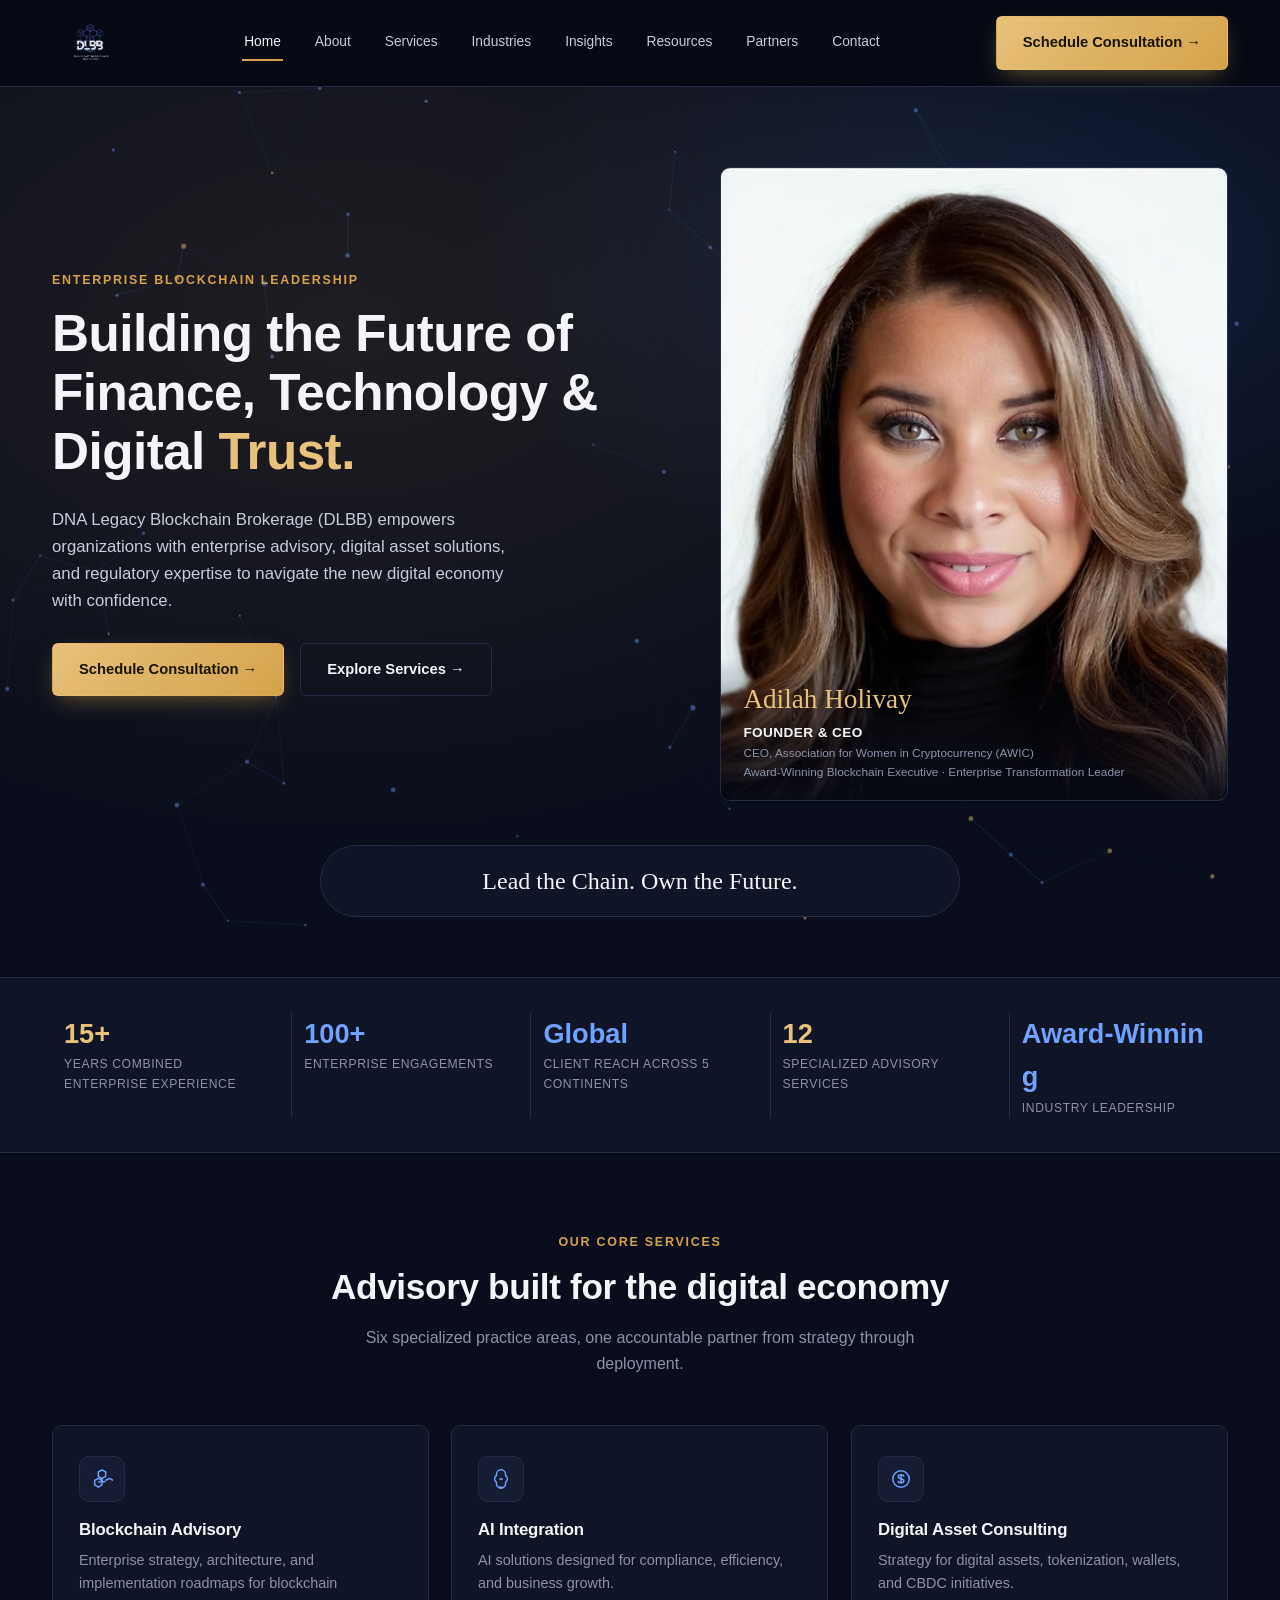
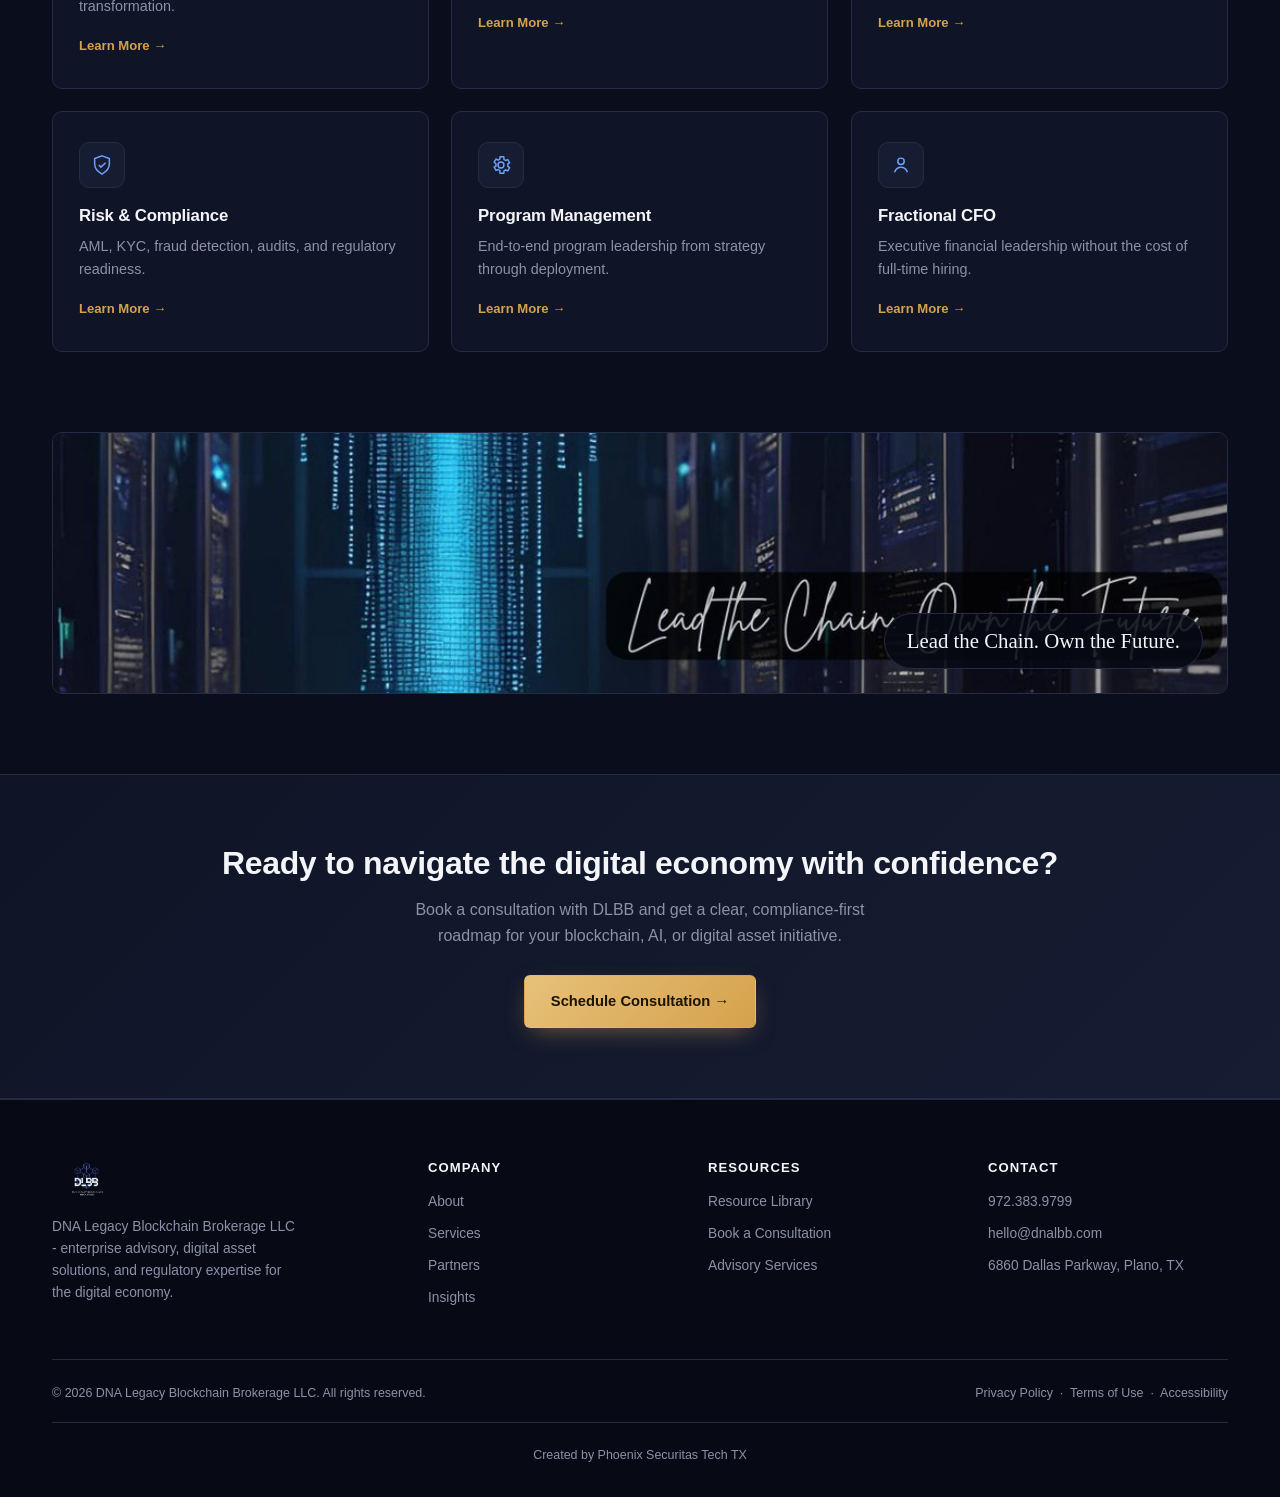
==== commit 38db1fbe: "Update index.html" ====
--- a/index.html
+++ b/index.html
@@ -1,2204 +1,196 @@
-<!DOCTYPE html>
-<!-- saved from url=(0023)https://www.dnalbb.com/ -->
-<html lang="en" style=""><script src="./Home _ DLBB_files/bundle.tracing.es5.min.js.download" crossorigin="anonymous"></script><script src="chrome-extension://gdokollfhmnbfckbobkdbakhilldkhcj/inpage.js" id="alephium-extension" data-extension-id="gdokollfhmnbfckbobkdbakhilldkhcj"></script><head><meta http-equiv="Content-Type" content="text/html; charset=UTF-8">
-  
-  
-  <meta name="viewport" content="width=device-width, initial-scale=1" id="wixDesktopViewport">
-  <meta http-equiv="X-UA-Compatible" content="IE=edge">
-  <meta name="generator" content="Wix.com Website Builder">
+<!doctype html>
+<html lang="en">
+<head>
+<meta charset="utf-8">
+<meta name="viewport" content="width=device-width, initial-scale=1">
+<title>Home | DLBB - DNA Legacy Blockchain Brokerage</title>
+<meta name="description" content="Enterprise blockchain advisory, digital asset solutions, and regulatory expertise from DLBB.">
+<link rel="preconnect" href="https://fonts.googleapis.com">
+<link href="https://fonts.googleapis.com/css2?family=Space+Grotesk:wght@500;600;700&family=Inter:wght@400;500;600;700&family=Dancing+Script:wght@600;700&display=swap" rel="stylesheet">
+<link rel="stylesheet" href="assets/style.css">
 
-  <link rel="icon" sizes="192x192" href="https://static.parastorage.com/client/pfavico.ico" type="image/x-icon">
-  <link rel="shortcut icon" href="https://static.parastorage.com/client/pfavico.ico" type="image/x-icon">
-  <link rel="apple-touch-icon" href="https://static.parastorage.com/client/pfavico.ico" type="image/x-icon">
+<script src="https://widgets.coingecko.com/coingecko-coin-price-marquee-widget.js"></script>
+</head>
+<body>
+<a class="skip-link" href="#main-content">Skip to main content</a>
+<header class="site">
+  <div class="nav-row">
+    <a class="brand" href="index.html">
+      <img src="assets/logo.png" alt="DLBB - DNA Legacy Blockchain Brokerage logo">
+    </a>
+    <nav class="primary" id="primary-nav" aria-label="Primary navigation">
+      <a href="index.html" class="active" aria-current="page">Home</a>
+      <a href="about.html">About</a>
+      <a href="services.html">Services</a>
+      <a href="industries.html">Industries</a>
+      <a href="insights.html">Insights</a>
+      <a href="resources.html">Resources</a>
+      <a href="partners.html">Partners</a>
+      <a href="contact.html">Contact</a>
+      <a href="contact.html" class="mobile-cta btn btn-gold">Schedule Consultation &rarr;</a>
+    </nav>
+    <div class="nav-cta">
+      <a class="btn btn-gold" href="contact.html">Schedule Consultation &rarr;</a>
+    </div>
+    <button class="mobile-toggle" id="menu-toggle" aria-label="Open menu" aria-controls="primary-nav" aria-expanded="false">
+      <span class="hamburger"></span>
+    </button>
+  </div>
+</header>
 
-  <!-- Safari Pinned Tab Icon -->
-  <!-- <link rel="mask-icon" href="https://static.parastorage.com/client/pfavico.ico"> -->
+<div class="market-ticker" aria-label="Live cryptocurrency market prices">
+  <coingecko-coin-price-marquee-widget
+    coin-ids="bitcoin,ethereum,solana,ripple,chainlink"
+    currency="usd"
+    locale="en">
+  </coingecko-coin-price-marquee-widget>
+</div>
 
-  <!-- Segmenter Polyfill -->
-  <script>
-    if (!window.Intl || !window.Intl.Segmenter) {
-      (function() {
-        var script = document.createElement('script');
-        script.src = 'https://static.parastorage.com/unpkg/@formatjs/intl-segmenter@11.7.10/polyfill.iife.js';
-        document.head.appendChild(script);
-      })();
-    }
-  </script>
+<main id="main-content" tabindex="-1">
 
-  <!-- Legacy Polyfills -->
-  <script nomodule="" src="./Home _ DLBB_files/minified.js.download"></script>
-  <script nomodule="" src="./Home _ DLBB_files/focus-within-polyfill.js.download"></script>
-
-  <!-- Performance API Polyfills -->
-  <script>
-  (function () {
-    var noop = function noop() {};
-    if ("performance" in window === false) {
-      window.performance = {};
-    }
-    window.performance.mark = performance.mark || noop;
-    window.performance.measure = performance.measure || noop;
-    if ("now" in window.performance === false) {
-      var nowOffset = Date.now();
-      if (performance.timing && performance.timing.navigationStart) {
-        nowOffset = performance.timing.navigationStart;
-      }
-      window.performance.now = function now() {
-        return Date.now() - nowOffset;
-      };
-    }
-  })();
-  </script>
-
-  <!-- Essential Viewer Model -->
-  <script type="application/json" id="wix-essential-viewer-model">{"fleetConfig":{"fleetName":"thunderbolt-renderer-extended-timeout","type":"GA","code":0},"mode":{"qa":false,"enableTestApi":false,"addAllServices":false,"debug":false,"ssrIndicator":false,"ssrOnly":false,"siteAssetsFallback":"enable","versionIndicator":false},"componentsLibrariesTopology":[{"artifactId":"editor-elements","namespace":"wixui","url":"https:\/\/static.parastorage.com\/services\/editor-elements\/1.15355.0"},{"artifactId":"editor-elements","namespace":"dsgnsys","url":"https:\/\/static.parastorage.com\/services\/editor-elements\/1.15355.0"}],"siteFeaturesConfigs":{"sessionManager":{"isRunningInDifferentSiteContext":false}},"language":{"userLanguage":"en"},"siteAssets":{"clientTopology":{"mediaRootUrl":"https:\/\/static.wixstatic.com","scriptsUrl":"static.parastorage.com","staticMediaUrl":"https:\/\/static.wixstatic.com\/media","staticAudioUrl":"https:\/\/music.wixstatic.com\/mp3","moduleRepoUrl":"https:\/\/static.parastorage.com\/unpkg","fileRepoUrl":"https:\/\/static.parastorage.com\/services","viewerAppsUrl":"https:\/\/viewer-apps.parastorage.com","viewerAssetsUrl":"https:\/\/viewer-assets.parastorage.com","siteAssetsUrl":"https:\/\/siteassets.parastorage.com","pageJsonServerUrls":["https:\/\/pages.parastorage.com","https:\/\/staticorigin.wixstatic.com","https:\/\/www.dnalbb.com","https:\/\/fallback.wix.com\/wix-html-editor-pages-webapp\/page"],"pathOfTBModulesInFileRepoForFallback":"wix-thunderbolt\/dist\/"}},"siteFeatures":["accessibilityBrowserZoom","appMonitoring","assetsLoader","businessLogger","captcha","clickHandlerRegistrar","commonConfig","componentsRegistry","consentPolicy","contentReflow","cyclicTabbing","domSelectors","domStore","dynamicPages","environmentWixCodeSdk","environment","externalServices","lightbox","locationWixCodeSdk","mpaNavigation","navigationManager","navigationPhases","ooi","pages","panorama","protectedPages","renderer","reporter","routerFetch","router","scrollRestoration","seoWixCodeSdk","seo","sessionManager","siteMembersWixCodeSdk","siteMembers","siteScrollBlocker","siteWixCodeSdk","speculationRules","ssrCache","stores","structureApi","thunderboltInitializer","tpaCommons","translations","usedPlatformApis","warmupData","windowMessageRegistrar","windowWixCodeSdk","wixCustomElementComponent","wixEmbedsApi","componentsLoader","componentsReact","platform"],"site":{"externalBaseUrl":"https:\/\/www.dnalbb.com","isSEO":false},"media":{"staticMediaUrl":"https:\/\/static.wixstatic.com\/media","mediaRootUrl":"https:\/\/static.wixstatic.com\/","staticVideoUrl":"https:\/\/video.wixstatic.com\/","userDomainMediaPrefixes":[]},"requestUrl":"https:\/\/www.dnalbb.com\/","rollout":{"siteAssetsVersionsRollout":false,"isDACRollout":0,"isTBRollout":false},"commonConfig":{"brand":"wix","host":"VIEWER","bsi":"","consentPolicy":{},"consentPolicyHeader":{},"siteRevision":"719","renderingFlow":"NONE","language":"en","locale":"en-in"},"interactionSampleRatio":0.01,"accessTokensUrl":"https:\/\/www.dnalbb.com\/_api\/v1\/access-tokens","experiments":{"specs.thunderbolt.hardenFetchAndXHR":true,"specs.thunderbolt.securityExperiments":true,"specs.thunderbolt.allowWebpAvifTransforms":true,"specs.thunderbolt.browserCacheReload":true,"specs.thunderbolt.addIdAsClassName":true,"specs.thunderbolt.browserZoomMobileOnloadDetection":true}}</script>
-  <script>window.viewerModel = JSON.parse(document.getElementById('wix-essential-viewer-model').textContent)</script>
-
-  <!-- Globals Definitions -->
-  <script>
-    (function () {
-      var now = Date.now()
-      var activationStart = 0
-      try {
-        var navEntry = performance.getEntriesByType('navigation')[0];
-        if (navEntry && navEntry.activationStart > 0) {
-          activationStart = navEntry.activationStart;
-        }
-      } catch (e) {}
-      window.initialTimestamps = {
-        initialTimestamp: now,
-        initialRequestTimestamp: Math.round(performance.timeOrigin ? performance.timeOrigin + activationStart : now - performance.now() + activationStart)
-      }
-
-      window.thunderboltTag = "libs-releases-GA-local"
-      window.thunderboltVersion = "1.17647.0"
-    })();
-  </script>
-
-  <script>
-    window.commonConfig = viewerModel.commonConfig
-  </script>
-
-  
-  <!-- BEGIN handleAccessTokens bundle -->
-
-  <script data-url="https://static.parastorage.com/services/wix-thunderbolt/dist/handleAccessTokens.inline.3250797b.bundle.min.js">(()=>{"use strict";let e,t,r,o;var n={},i={};function l(e){var t=i[e];if(void 0!==t)return t.exports;var r=i[e]={exports:{}};return n[e](r,r.exports,l),r.exports}function a(e){let{context:t,property:r,value:o,enumerable:n=!0}=e,i=e.get,l=e.set;if(!r||void 0===o&&!i&&!l)return Error("property and value are required");let a=t||globalThis,s=a?.[r],u={};if(void 0!==o)u.value=o;else{if(i){let e=c(i);e&&(u.get=e)}if(l){let e=c(l);e&&(u.set=e)}}let p={...u,enumerable:n||!1,configurable:!1};void 0!==o&&(p.writable=!1);try{Object.defineProperty(a,r,p)}catch(e){return e instanceof TypeError?s:e}return s}function c(e,t){return"function"==typeof e?e:e?.async===!0&&"function"==typeof e.func?t?async function(t){return e.func(t)}:async function(){return e.func()}:"function"==typeof e?.func?e.func:void 0}l.rv=()=>"1.6.8",l.ruid="bundler=rspack@1.6.8";try{a({property:"strictDefine",value:a})}catch{}try{a({property:"defineStrictObject",value:function e(t){let{context:r,property:o,propertiesToExclude:n=[],skipPrototype:i=!1,hardenPrototypePropertiesToExclude:l=[]}=t;if(!o)return Error("property is required");let c=(r||globalThis)[o],p={},f=u(r,o);c&&("object"==typeof c||"function"==typeof c)&&Reflect.ownKeys(c).forEach(e=>{if(!n.includes(e)&&!s.includes(e)){let t=u(c,e);if(t&&(t.writable||t.configurable)){let{value:r,get:o,set:n,enumerable:i=!1}=t,l={};void 0!==r?l.value=r:o?l.get=o:n&&(l.set=n);try{let t=a({context:c,property:e,...l,enumerable:i});p[e]=t}catch(r){if(r instanceof TypeError)try{p[e]=t.value||t.get||t.set}catch{}else throw r}}}});let d={originalObject:c,originalProperties:p};if(!i&&c?.prototype!==void 0){let t=e({context:c,property:"prototype",propertiesToExclude:l,skipPrototype:!0});t instanceof Error||(d.originalPrototype=t?.originalObject,d.originalPrototypeProperties=t?.originalProperties)}return a({context:r,property:o,value:c,enumerable:f?.enumerable}),d}})}catch{}try{a({property:"defineStrictMethod",value:function(e,t){let r=(t||globalThis)[e],o=u(t||globalThis,e);return r&&o&&(o.writable||o.configurable)?(Object.freeze(r),a({context:globalThis,property:e,value:r})):r}})}catch{}var s=["toString","toLocaleString","valueOf","constructor","prototype"];function u(e,t){if(!(!e||!t))try{return Reflect.getOwnPropertyDescriptor(e,t)}catch{return}}function p(e){if("string"!=typeof e)return e;try{return decodeURIComponent(e).toLowerCase().trim()}catch{return e.toLowerCase().trim()}}function f(e,t){let r="";if("string"==typeof e)r=e.split("=")[0]?.trim()||"";else{if(!e||"string"!=typeof e.name)return!1;r=e.name}return t.has(p(r)||"")}function d(e,t){return("string"==typeof e?e.split(";").map(e=>e.trim()).filter(e=>e.length>0):e||[]).filter(e=>!f(e,t))}var y=null;function g(){return null===y&&(y=typeof Document>"u"?void 0:Object.getOwnPropertyDescriptor(Document.prototype,"cookie")),y}let b=(e,t)=>{try{let r=t?t.get.call(document):document.cookie;return r.split(";").map(e=>e.trim()).filter(t=>t?.startsWith(e))[0]?.split("=")[1]}catch(e){return""}},h=(e="",t="",r="/")=>`${e}=; ${t?`domain=${t};`:""} max-age=0; path=${r}; expires=Thu, 01 Jan 1970 00:00:01 GMT`;function m(e,t){try{return sessionStorage[e]("reload",t||"")}catch(e){console.error("ATS: Error calling sessionStorage:",e)}}var v=["true","b","c","new","enabled"];let w=[],S=(e,t)=>{let r;return w.includes(t)||!0===(r=e[t])||"string"==typeof r&&v.includes(r.toLowerCase())},T="client-session-bind",k="sec-fetch-unsupported",{experiments:x}=window.viewerModel,{cookie:E}=(e=new Set([T,"client-binding",k,"svSession","smSession","server-session-bind","wixSession2","wixSession3"].map(e=>e.toLowerCase())),a({context:document,property:"cookie",set:{func:t=>{var r,o;let n,i;return r=document,o=void 0,n=g(),i=p(t.split(";")[0]||"")||"",void([...e].every(e=>!i.startsWith(e.toLowerCase()))&&n?.set?n.set.call(r,t):o&&console.warn(o))}},get:{func:()=>(function(e,t){let r=g();if(!r?.get)throw Error("Cookie descriptor or getter not available");return d(r.get.call(e),t).join("; ")})(document,e)},enumerable:!0}),{cookieStore:function(e,t){if(!globalThis?.cookieStore)return;let r=globalThis.cookieStore.get.bind(globalThis.cookieStore),o=globalThis.cookieStore.getAll.bind(globalThis.cookieStore),n=globalThis.cookieStore.set.bind(globalThis.cookieStore),i=globalThis.cookieStore.delete.bind(globalThis.cookieStore);return a({context:globalThis.CookieStore.prototype,property:"get",value:async function(t){return f(("string"==typeof t?t:t.name)||"",e)?null:r.call(this,t)},enumerable:!0}),a({context:globalThis.CookieStore.prototype,property:"getAll",value:async function(){let t=await o.apply(this,Array.from(arguments));return d(t,e)},enumerable:!0}),a({context:globalThis.CookieStore.prototype,property:"set",value:async function(){let r=Array.from(arguments);if(!f(1===r.length?r[0].name:r[0],e))return n.apply(this,r);t&&console.warn(t)},enumerable:!0}),a({context:globalThis.CookieStore.prototype,property:"delete",value:async function(){let t=Array.from(arguments);if(!f(1===t.length?t[0].name:t[0],e))return i.apply(this,t)},enumerable:!0}),a({context:globalThis.cookieStore,property:"prototype",value:globalThis.CookieStore.prototype,enumerable:!1}),a({context:globalThis,property:"cookieStore",value:globalThis.cookieStore,enumerable:!0}),{get:r,getAll:o,set:n,delete:i}}(e,void 0),cookie:g()}),P="tbReady",C="security_overrideGlobals",{experiments:D,siteFeaturesConfigs:M,accessTokensUrl:O}=window.viewerModel,$={},j=(t=b(T,E),S(x,"specs.thunderbolt.browserCacheReload")&&(b(k,E)||t?m("removeItem"):function(){if("undefined"!=typeof window){let e=performance.getEntriesByType("navigation")[0];return"back_forward"===(e?.type||"")}return!1}()&&function(){let{counter:e}=function(){let e=m("getItem");if(e){let[t,r]=e.split("-"),o=r?parseInt(r,10):0;if(o>=3){let e=t?Number(t):0;if(Date.now()-e>6e4)return{counter:0}}return{counter:o}}return{counter:0}}();e<3?(function(e=1){m("setItem",`${Date.now()}-${e}`)}(e+1),window.location.reload()):console.error("ATS: Max reload attempts reached")}()),r=h(T),o=h(T,location.hostname),E.set.call(document,r),E.set.call(document,o),t);j&&($["client-binding"]=j);let A=fetch;addEventListener(P,function e(t){let{logger:r}=t.detail;try{window.tb.init({fetch:A,fetchHeaders:$})}catch(t){let e=Error("TB003");r.meter(`${C}_${e.message}`,{paramsOverrides:{errorType:C,eventString:e.message}}),window?.viewerModel?.mode.debug&&console.error(t)}finally{removeEventListener(P,e)}}),S(D,"specs.thunderbolt.hardenFetchAndXHR")||(window.fetchDynamicModel=()=>M.sessionManager.isRunningInDifferentSiteContext?Promise.resolve({}):fetch((()=>{try{let e="undefined"!=typeof WorkerGlobalScope&&self instanceof WorkerGlobalScope,t=globalThis?.parent!==globalThis,r=new URL(O,location.href);return(t||e)&&(r.searchParams.set("ifr",String(t)),r.searchParams.set("worker",String(e))),r.href}catch{return O}})(),{credentials:"same-origin",headers:$}).then(function(e){if(!e.ok)throw Error(`[${e.status}]${e.statusText}`);return e.json()}),window.dynamicModelPromise=window.fetchDynamicModel())})();
-//# sourceMappingURL=https://static.parastorage.com/services/wix-thunderbolt/dist/handleAccessTokens.inline.3250797b.bundle.min.js.map</script>
-
-<!-- END handleAccessTokens bundle -->
-
-<!-- BEGIN overrideGlobals bundle -->
-
-<script data-url="https://static.parastorage.com/services/wix-thunderbolt/dist/overrideGlobals.inline.b271af7d.bundle.min.js">(()=>{"use strict";var e={},t={};function r(o){var n=t[o];if(void 0!==n)return n.exports;var i=t[o]={exports:{}};return e[o](i,i.exports,r),i.exports}function o(e){let{context:t,property:r,value:o,enumerable:i=!0}=e,c=e.get,a=e.set;if(!r||void 0===o&&!c&&!a)return Error("property and value are required");let l=t||globalThis,s=l?.[r],u={};if(void 0!==o)u.value=o;else{if(c){let e=n(c);e&&(u.get=e)}if(a){let e=n(a);e&&(u.set=e)}}let p={...u,enumerable:i||!1,configurable:!1};void 0!==o&&(p.writable=!1);try{Object.defineProperty(l,r,p)}catch(e){return e instanceof TypeError?s:e}return s}function n(e,t){return"function"==typeof e?e:e?.async===!0&&"function"==typeof e.func?t?async function(t){return e.func(t)}:async function(){return e.func()}:"function"==typeof e?.func?e.func:void 0}r.rv=()=>"1.6.8",r.ruid="bundler=rspack@1.6.8";try{o({property:"strictDefine",value:o})}catch{}try{o({property:"defineStrictObject",value:c})}catch{}try{o({property:"defineStrictMethod",value:a})}catch{}var i=["toString","toLocaleString","valueOf","constructor","prototype"];function c(e){let{context:t,property:r,propertiesToExclude:n=[],skipPrototype:a=!1,hardenPrototypePropertiesToExclude:s=[]}=e;if(!r)return Error("property is required");let u=(t||globalThis)[r],p={},f=l(t,r);u&&("object"==typeof u||"function"==typeof u)&&Reflect.ownKeys(u).forEach(e=>{if(!n.includes(e)&&!i.includes(e)){let t=l(u,e);if(t&&(t.writable||t.configurable)){let{value:r,get:n,set:i,enumerable:c=!1}=t,a={};void 0!==r?a.value=r:n?a.get=n:i&&(a.set=i);try{let t=o({context:u,property:e,...a,enumerable:c});p[e]=t}catch(r){if(r instanceof TypeError)try{p[e]=t.value||t.get||t.set}catch{}else throw r}}}});let d={originalObject:u,originalProperties:p};if(!a&&u?.prototype!==void 0){let e=c({context:u,property:"prototype",propertiesToExclude:s,skipPrototype:!0});e instanceof Error||(d.originalPrototype=e?.originalObject,d.originalPrototypeProperties=e?.originalProperties)}return o({context:t,property:r,value:u,enumerable:f?.enumerable}),d}function a(e,t){let r=(t||globalThis)[e],n=l(t||globalThis,e);return r&&n&&(n.writable||n.configurable)?(Object.freeze(r),o({context:globalThis,property:e,value:r})):r}function l(e,t){if(!(!e||!t))try{return Reflect.getOwnPropertyDescriptor(e,t)}catch{return}}function s(e){return e.startsWith("//")&&/(?:[a-z0-9](?:[a-z0-9-]{0,61}[a-z0-9])?\.)+[a-z0-9][a-z0-9-]{0,61}[a-z0-9]/g.test(`${location.protocol}:${e}`)&&(e=`${location.protocol}${e}`),!e.startsWith("http")||new URL(e).hostname===location.hostname}function u(e){if("string"!=typeof e)return e;try{return decodeURIComponent(e).toLowerCase().trim()}catch{return e.toLowerCase().trim()}}function p(e,t){return e instanceof Headers?e.forEach((r,o)=>{f(o,t)||e.delete(o)}):Object.keys(e).forEach(r=>{f(r,t)||delete e[r]}),e}function f(e,t){return!t.has(u(e)||"")}function d(e,t){let r=!0,o=u(function(e){let t,r;if(globalThis.Request&&e instanceof Request)t=e.url;else if("function"==typeof e?.toString)t=e.toString();else throw Error("Unsupported type for url");try{return new URL(t).pathname}catch{return(r=t.replace(/#.+/gi,"").split("?").shift()).startsWith("/")?r:`/${r}`}}(e));return o&&t.some(e=>o.includes(e))&&(r=!1),r}var y=["true","b","c","new","enabled"];let b=[],g=(e,t)=>{let r;return b.includes(t)||!0===(r=e[t])||"string"==typeof r&&y.includes(r.toLowerCase())};performance.mark("overrideGlobals started");let{experiments:m}=window.viewerModel,v=g(m,"specs.thunderbolt.securityExperiments");try{let e,t;!function(){let e=globalThis.open,t=document.open;function r(t,r,o){let n="string"!=typeof t,i=e.call(window,t,r,o);return n||t&&s(t)?{}:i}o({property:"open",value:r,context:globalThis,enumerable:!0}),o({property:"open",value:function(e,o,n){return e?r(e,o,n):t.call(document,e||"",o||"",n||"")},context:document,enumerable:!0})}(),v&&function(){let e=document.createElement,t=Element.prototype.setAttribute,r=Element.prototype.setAttributeNS,n=Element.prototype.removeAttribute,i=(Object.getOwnPropertyDescriptor(HTMLIFrameElement.prototype,"contentWindow")?.get,Object.getOwnPropertyDescriptor(HTMLIFrameElement.prototype,"src")),c=i?.get,a=i?.set,l=Object.getOwnPropertyDescriptor(HTMLIFrameElement.prototype,"sandbox")?.get,s=DOMTokenList.prototype.add,p=DOMTokenList.prototype.remove,f=DOMTokenList.prototype.toggle,d=DOMTokenList.prototype.replace,y=Object.getOwnPropertyDescriptor(DOMTokenList.prototype,"value"),b=y?.get,g=y?.set,m=new WeakSet;o({property:"createElement",context:document,value:function(n,i){let c=e.call(document,n,i);return"iframe"===u(n)&&(o({property:"srcdoc",context:c,get:()=>"",set:()=>{console.warn("`srcdoc` is not allowed in iframe elements.")}}),o({property:"setAttribute",context:c,value:function(e,r){if("srcdoc"===e.toLowerCase())return void console.warn("`srcdoc` attribute is not allowed to be set.");t.call(c,e,r);e.toLowerCase()},enumerable:!1}),o({property:"setAttributeNS",context:c,value:function(e,t,o){if("srcdoc"===t.toLowerCase())return void console.warn("`srcdoc` attribute is not allowed to be set.");r.call(c,e,t,o);t.toLowerCase()},enumerable:!1})),c},enumerable:!0})}(),g(m,"specs.thunderbolt.hardenFetchAndXHR")&&v&&function(e,t,r){let n=fetch,i=XMLHttpRequest,c=new Set(t);function a(){let t=new i,o=t.open,n=t.setRequestHeader;return t.open=function(){let n=Array.from(arguments),i=n[1];if(n.length<2||d(i,e))return o.apply(t,n);throw Error(r||`Request not allowed for path ${i}`)},t.setRequestHeader=function(e,r){f(decodeURIComponent(e),c)&&n.call(t,e,r)},t}o({property:"fetch",value:function(){var t;let o=(t=arguments,globalThis.Request&&t[0]instanceof Request&&t[0]?.headers?p(t[0].headers,c):t[1]?.headers&&p(t[1].headers,c),t);return d(arguments[0],e)?n.apply(globalThis,Array.from(o)):new Promise((e,t)=>{let o=Error(r||`Request not allowed for path ${arguments[0]}`);t(o)})},enumerable:!0}),o({property:"XMLHttpRequest",value:a,enumerable:!0}),Object.keys(i).forEach(e=>{a[e]=i[e]})}(["/_api/v1/access-tokens","/_api/v2/dynamicmodel","/_api/one-app-session-web/v3/businesses"],["client-binding"]),function(){if(navigator&&"serviceWorker"in navigator)navigator.serviceWorker.register,o({context:navigator.serviceWorker,property:"register",value:function(){console.log("Service worker registration is not allowed")},enumerable:!0})}(),e=[],t=(t=[]).concat(["TextEncoder","TextDecoder"]),v&&(t=t.concat(["XMLHttpRequestEventTarget","EventTarget"])),t=t.concat(["URL","JSON"]),v&&(e=e.concat(["addEventListener","removeEventListener"])),e=e.concat(["encodeURI","encodeURIComponent","decodeURI","decodeURIComponent"]),t=t.concat(["String","Number"]),v&&t.push("Object"),t=t.concat(["Reflect"]),e.forEach(e=>{a(e),["addEventListener","removeEventListener"].includes(e)&&a(e,document)}),t.forEach(e=>{c({property:e})}),v&&function(){return e("setTimeout",0,globalThis),e("setInterval",0,globalThis);function e(e,t,r){let n=r||globalThis,i=n[e];if(!i||"function"!=typeof i)throw Error(`Function ${e} not found or is not a function`);o({property:e,value:function(){let r=Array.from(arguments);if("string"!=typeof r[t])return i.apply(n,r);console.warn(`Calling ${e} with a String Argument at index ${t} is not allowed`)},context:r,enumerable:!0})}}()}catch(t){window?.viewerModel?.mode.debug&&console.error(t);let e=Error("TB006");window.fedops?.reportError(e,"security_overrideGlobals"),window.Sentry?window.Sentry.captureException(e):globalThis.defineStrictProperty("sentryBuffer",[e],window,!1)}performance.mark("overrideGlobals ended")})();
-//# sourceMappingURL=https://static.parastorage.com/services/wix-thunderbolt/dist/overrideGlobals.inline.b271af7d.bundle.min.js.map</script>
-
-<!-- END overrideGlobals bundle -->
-
-  
-
-  
-  <script>
-    window.commonConfig = viewerModel.commonConfig
-
-	
-  </script>
-
-  <!-- Initial CSS -->
-  <style data-url="https://static.parastorage.com/services/wix-thunderbolt/dist/main.744ea815.min.css">@keyframes slide-horizontal-new{0%{transform:translate(100%)}}@keyframes slide-horizontal-old{80%{opacity:1}to{opacity:0;transform:translate(-100%)}}@keyframes slide-vertical-new{0%{transform:translateY(-100%)}}@keyframes slide-vertical-old{80%{opacity:1}to{opacity:0;transform:translateY(100%)}}@keyframes out-in-new{0%{opacity:0}}@keyframes out-in-old{to{opacity:0}}:root:active-view-transition{view-transition-name:none}:root:active-view-transition::view-transition-group(*){animation:none}:root:active-view-transition::view-transition-old(*){animation:none}:root:active-view-transition::view-transition-new(*){animation:none}:root::view-transition{pointer-events:none}:root:active-view-transition #SITE_HEADER{view-transition-name:header-group}:root:active-view-transition #WIX_ADS{view-transition-name:wix-ads-group}:root:active-view-transition #SITE_FOOTER{view-transition-name:footer-group}:root:active-view-transition #BACKGROUND_GROUP_TRANSITION_GROUP>div{view-transition-name:background-group}:root:active-view-transition::view-transition-group(page-group){pointer-events:all;cursor:wait;animation:revert;animation-duration:.6s}:root:active-view-transition::view-transition-old(page-group){pointer-events:all;cursor:wait;animation:revert;animation-duration:.6s}:root:active-view-transition::view-transition-new(page-group){pointer-events:all;cursor:wait;animation:revert;animation-duration:.6s}:root:active-view-transition-type(SlideHorizontal)::view-transition-old(page-group){mix-blend-mode:normal;animation:.6s cubic-bezier(.83,0,.17,1) forwards slide-horizontal-old}:root:active-view-transition-type(SlideHorizontal)::view-transition-new(page-group){mix-blend-mode:normal;animation:.6s cubic-bezier(.83,0,.17,1) backwards slide-horizontal-new}:root:active-view-transition-type(SlideVertical)::view-transition-old(page-group){mix-blend-mode:normal;animation:.6s cubic-bezier(.83,0,.17,1) forwards slide-vertical-old}:root:active-view-transition-type(SlideVertical)::view-transition-new(page-group){mix-blend-mode:normal;animation:.6s cubic-bezier(.83,0,.17,1) backwards slide-vertical-new}:root:active-view-transition-type(OutIn)::view-transition-old(page-group){animation:.35s cubic-bezier(.22,1,.36,1) forwards out-in-old}:root:active-view-transition-type(OutIn)::view-transition-new(page-group){animation:.35s cubic-bezier(.64,0,.78,0) .35s backwards out-in-new}@media (prefers-reduced-motion:reduce){::view-transition-group(*){animation:none!important}::view-transition-old(*){animation:none!important}::view-transition-new(*){animation:none!important}}html,body{vertical-align:baseline;background:0 0;border:0;outline:0;margin:0;padding:0}body{--scrollbar-width:0px;-webkit-text-size-adjust:100%;-moz-text-size-adjust:100%;-ms-text-size-adjust:100%;text-size-adjust:100%;font-family:Arial,Helvetica,sans-serif;font-size:10px}html,body{height:100%}body{overflow-x:auto;overflow-y:scroll}body:not(.responsive) #site-root{width:100%;min-width:var(--site-width)}body:not([data-js-loaded]) [data-hide-prejs]{visibility:hidden}interact-element{display:contents}#SITE_CONTAINER{position:relative}:root{--one-unit:1vw;--section-max-width:9999px;--spx-stopper-max:9999px;--spx-stopper-min:0px;--browser-zoom:1}@supports ((-webkit-appearance:none)) and (stroke-color:transparent){:root{--safari-sticky-fix:opacity;--experimental-safari-sticky-fix:translateZ(0)}}@supports (container-type:inline-size){:root{--one-unit:1cqw}}[id^=oldHoverBox-]{mix-blend-mode:plus-lighter;transition:opacity .5s,visibility .5s}[data-mesh-id$=inlineContent-gridContainer]:has(>[id^=oldHoverBox-]){isolation:isolate}
-/*# sourceMappingURL=https://static.parastorage.com/services/wix-thunderbolt/dist/main.744ea815.min.css.map*/</style>
-<style data-url="https://static.parastorage.com/services/wix-thunderbolt/dist/main.renderer.c1b1af7e.min.css">div,span,applet,object,iframe,h1,h2,h3,h4,h5,h6,p,blockquote,pre,a,abbr,acronym,address,big,cite,code,del,dfn,em,font,img,ins,kbd,q,s,samp,small,strike,strong,sub,sup,tt,var,b,u,i,center,dl,dt,dd,ol,ul,li,fieldset,form,label,legend,table,caption,tbody,tfoot,thead,tr,th,td,nav,button,section,header,footer,title{vertical-align:baseline;background:0 0;border:0;outline:0;margin:0;padding:0}textarea,input,select{box-sizing:border-box;font-family:Helvetica,Arial,sans-serif}ol,ul{list-style:none}blockquote,q{quotes:none}ins{text-decoration:none}del{text-decoration:line-through}table{border-collapse:collapse;border-spacing:0}a{cursor:pointer;text-decoration:none}.testStyles{overflow-y:hidden}.reset-button{color:inherit;font:inherit;-webkit-appearance:none;-webkit-user-select:none;-moz-user-select:none;-ms-user-select:none;background:0 0;border:0;outline:0;padding:0;line-height:normal;overflow:visible}:focus{outline:none}body.device-mobile-optimized:not(.disable-site-overflow){overflow-x:hidden;overflow-y:scroll}body.device-mobile-optimized:not(.responsive) #SITE_CONTAINER{width:320px;margin-left:auto;margin-right:auto;position:relative;overflow-x:visible}body.device-mobile-optimized:not(.responsive):not(.blockSiteScrolling) #SITE_CONTAINER{margin-top:0}body.device-mobile-optimized>*{max-width:100%!important}body.device-mobile-optimized #site-root{overflow:hidden}@supports (overflow:clip){body.device-mobile-optimized #site-root{overflow:clip}}body.device-mobile-non-optimized #SITE_CONTAINER #site-root{overflow:clip}body.device-mobile-non-optimized.fullScreenMode{background-color:#5f6360}body.device-mobile-non-optimized.fullScreenMode #site-root,body.device-mobile-non-optimized.fullScreenMode #SITE_BACKGROUND,body.device-mobile-non-optimized.fullScreenMode #MOBILE_ACTIONS_MENU,body.fullScreenMode #WIX_ADS{visibility:hidden}body.fullScreenMode{overflow:hidden!important}body.fullScreenMode.device-mobile-optimized #TINY_MENU{opacity:0;pointer-events:none}body.fullScreenMode-scrollable.device-mobile-optimized{overflow-x:hidden!important;overflow-y:auto!important}body.fullScreenMode-scrollable.device-mobile-optimized #site-root,body.fullScreenMode-scrollable.device-mobile-optimized #masterPage{overflow:hidden!important}body.fullScreenMode-scrollable.device-mobile-optimized #masterPage,body.fullScreenMode-scrollable.device-mobile-optimized #SITE_BACKGROUND{height:auto!important}body.fullScreenMode-scrollable.device-mobile-optimized #masterPage.mesh-layout{height:0!important}body.blockSiteScrolling,body.siteScrollingBlocked{width:100%;position:fixed}body.siteScrollingBlockedIOSFix{overflow:hidden!important}body.blockSiteScrolling #SITE_CONTAINER{margin-top:calc(var(--blocked-site-scroll-margin-top)*-1)}#site-root{top:var(--wix-ads-height);min-height:100%;margin:0 auto;position:relative}#site-root img:not([src]){visibility:hidden}#site-root svg img:not([src]){visibility:visible}.auto-generated-link{color:inherit}#SCROLL_TO_TOP,#SCROLL_TO_BOTTOM{height:0}.has-click-trigger{cursor:pointer}.fullScreenOverlay{z-index:1005;justify-content:center;display:flex;position:fixed;top:-60px;bottom:0;left:0;right:0;overflow-y:hidden}.fullScreenOverlay>.fullScreenOverlayContent{margin:0 auto;position:absolute;top:60px;bottom:0;left:0;right:0;overflow:hidden;transform:translateZ(0)}[data-mesh-id$=inlineContent],[data-mesh-id$=centeredContent],[data-mesh-id$=form]{pointer-events:none;position:relative}[data-mesh-id$=-gridWrapper],[data-mesh-id$=-rotated-wrapper]{pointer-events:none}[data-mesh-id$=-gridContainer]>*,[data-mesh-id$=-rotated-wrapper]>*,[data-mesh-id$=inlineContent]>:not([data-mesh-id$=-gridContainer]){pointer-events:auto}.device-mobile-optimized #masterPage.mesh-layout #SOSP_CONTAINER_CUSTOM_ID{-ms-grid-row:2;grid-area:2/1/3/2;position:relative}#masterPage.mesh-layout{display:-ms-grid;-ms-grid-rows:max-content max-content min-content max-content;-ms-grid-columns:100%;grid-template-rows:max-content max-content min-content max-content;grid-template-columns:100%;justify-content:stretch;align-items:start;display:grid}#masterPage.mesh-layout #SITE_HEADER_WRAPPER,#masterPage.mesh-layout #SITE_HEADER-placeholder,#masterPage.mesh-layout #SOSP_CONTAINER_CUSTOM_ID[data-state~=mobileView],#masterPage.mesh-layout #PAGES_CONTAINER,#masterPage.mesh-layout #soapBeforePagesContainer,#masterPage.mesh-layout #soapAfterPagesContainer,#masterPage.mesh-layout #SITE_FOOTER_WRAPPER,#masterPage.mesh-layout #SITE_FOOTER-placeholder{-ms-grid-column:1;-ms-grid-row-align:start;-ms-grid-column-align:start}#masterPage.mesh-layout #SITE_HEADER_WRAPPER,#masterPage.mesh-layout #SITE_HEADER-placeholder{-ms-grid-row:1;grid-area:1/1/2/2}#masterPage.mesh-layout #PAGES_CONTAINER,#masterPage.mesh-layout #soapBeforePagesContainer,#masterPage.mesh-layout #soapAfterPagesContainer{-ms-grid-row:3;grid-area:3/1/4/2}#masterPage.mesh-layout #soapBeforePagesContainer,#masterPage.mesh-layout #soapAfterPagesContainer{width:100%}#masterPage.mesh-layout #PAGES_CONTAINER{align-self:stretch}#masterPage.mesh-layout main#PAGES_CONTAINER{display:block}#masterPage.mesh-layout #SITE_FOOTER_WRAPPER,#masterPage.mesh-layout #SITE_FOOTER-placeholder{-ms-grid-row:4;grid-area:4/1/5/2}#masterPage.mesh-layout [data-mesh-id=PAGES_CONTAINERcenteredContent],#masterPage.mesh-layout [data-mesh-id=PAGES_CONTAINERinlineContent],#masterPage.mesh-layout #SITE_PAGES{height:100%}#masterPage.mesh-layout.desktop>*{width:100%}#masterPage.mesh-layout #SITE_PAGES,#masterPage.mesh-layout #SITE_HEADER_WRAPPER,#masterPage.mesh-layout #SITE_FOOTER_WRAPPER,#masterPage.mesh-layout #PAGES_CONTAINER,#masterPage.mesh-layout #masterPageinlineContent,#masterPage.mesh-layout #SITE_FOOTER,#masterPage.mesh-layout #SITE_HEADER{position:relative}#masterPage.mesh-layout #SITE_HEADER{grid-area:1/1/2/2}#masterPage.mesh-layout #SITE_FOOTER{grid-area:4/1/5/2}#masterPage.mesh-layout.overflow-x-clip #SITE_HEADER,#masterPage.mesh-layout.overflow-x-clip #SITE_FOOTER{overflow-x:clip}[data-z-counter]{z-index:0}[data-z-counter="0"]{z-index:auto}.wixSiteProperties{-webkit-font-smoothing:antialiased;-moz-osx-font-smoothing:grayscale}:root{--wst-button-color-fill-primary:rgb(var(--color_48));--wst-button-color-border-primary:rgb(var(--color_49));--wst-button-color-text-primary:rgb(var(--color_50));--wst-button-color-fill-primary-hover:rgb(var(--color_51));--wst-button-color-border-primary-hover:rgb(var(--color_52));--wst-button-color-text-primary-hover:rgb(var(--color_53));--wst-button-color-fill-primary-disabled:rgb(var(--color_54));--wst-button-color-border-primary-disabled:rgb(var(--color_55));--wst-button-color-text-primary-disabled:rgb(var(--color_56));--wst-button-color-fill-secondary:rgb(var(--color_57));--wst-button-color-border-secondary:rgb(var(--color_58));--wst-button-color-text-secondary:rgb(var(--color_59));--wst-button-color-fill-secondary-hover:rgb(var(--color_60));--wst-button-color-border-secondary-hover:rgb(var(--color_61));--wst-button-color-text-secondary-hover:rgb(var(--color_62));--wst-button-color-fill-secondary-disabled:rgb(var(--color_63));--wst-button-color-border-secondary-disabled:rgb(var(--color_64));--wst-button-color-text-secondary-disabled:rgb(var(--color_65));--wst-color-fill-base-1:rgb(var(--color_36));--wst-color-fill-base-2:rgb(var(--color_37));--wst-color-fill-base-shade-1:rgb(var(--color_38));--wst-color-fill-base-shade-2:rgb(var(--color_39));--wst-color-fill-base-shade-3:rgb(var(--color_40));--wst-color-fill-accent-1:rgb(var(--color_41));--wst-color-fill-accent-2:rgb(var(--color_42));--wst-color-fill-accent-3:rgb(var(--color_43));--wst-color-fill-accent-4:rgb(var(--color_44));--wst-color-fill-background-primary:rgb(var(--color_11));--wst-color-fill-background-secondary:rgb(var(--color_12));--wst-color-text-primary:rgb(var(--color_15));--wst-color-text-secondary:rgb(var(--color_14));--wst-color-action:rgb(var(--color_18));--wst-color-disabled:rgb(var(--color_39));--wst-color-title:rgb(var(--color_45));--wst-color-subtitle:rgb(var(--color_46));--wst-color-line:rgb(var(--color_47));--wst-font-style-h2:var(--font_2);--wst-font-style-h3:var(--font_3);--wst-font-style-h4:var(--font_4);--wst-font-style-h5:var(--font_5);--wst-font-style-h6:var(--font_6);--wst-font-style-body-large:var(--font_7);--wst-font-style-body-medium:var(--font_8);--wst-font-style-body-small:var(--font_9);--wst-font-style-body-x-small:var(--font_10);--wst-color-custom-1:rgb(var(--color_13));--wst-color-custom-2:rgb(var(--color_16));--wst-color-custom-3:rgb(var(--color_17));--wst-color-custom-4:rgb(var(--color_19));--wst-color-custom-5:rgb(var(--color_20));--wst-color-custom-6:rgb(var(--color_21));--wst-color-custom-7:rgb(var(--color_22));--wst-color-custom-8:rgb(var(--color_23));--wst-color-custom-9:rgb(var(--color_24));--wst-color-custom-10:rgb(var(--color_25));--wst-color-custom-11:rgb(var(--color_26));--wst-color-custom-12:rgb(var(--color_27));--wst-color-custom-13:rgb(var(--color_28));--wst-color-custom-14:rgb(var(--color_29));--wst-color-custom-15:rgb(var(--color_30));--wst-color-custom-16:rgb(var(--color_31));--wst-color-custom-17:rgb(var(--color_32));--wst-color-custom-18:rgb(var(--color_33));--wst-color-custom-19:rgb(var(--color_34));--wst-color-custom-20:rgb(var(--color_35))}.wix-presets-wrapper{display:contents}.builder-root{box-sizing:border-box}#main_MF .wix-visibility-hidden{visibility:hidden}#main_MF .wix-visibility-collapsed{display:none}#main_MF .wix-visibility-revealed:after{content:"";border-radius:inherit;z-index:1;pointer-events:none;background-image:repeating-linear-gradient(-45deg,transparent 0,transparent 11px,rgba(0,0,0,.15) 11px,rgba(0,0,0,.15) 15px);position:absolute;top:0;bottom:0;left:0;right:0}
-/*# sourceMappingURL=https://static.parastorage.com/services/wix-thunderbolt/dist/main.renderer.c1b1af7e.min.css.map*/</style>
-
-  <meta name="format-detection" content="telephone=no">
-  <meta name="skype_toolbar" content="skype_toolbar_parser_compatible">
-  
-  
-
-  
-
-  
-      <!--pageHtmlEmbeds.head start-->
-      <script type="wix/htmlEmbeds" id="pageHtmlEmbeds.head start"></script>
-    
-      <script type="wix/htmlEmbeds" id="pageHtmlEmbeds.head end"></script>
-      <!--pageHtmlEmbeds.head end-->
-  
-
-  <!-- head performance data start -->
-  
-  <!-- head performance data end -->
-  
-
-    
-
-  
-  <style id="a11y-contrast">
-    @media (forced-colors: active) {
-      #SITE_CONTAINER.focus-ring-active
-        :not(.has-custom-focus):not(.ignore-focus):not([tabindex='-1']):focus,
-      #SITE_CONTAINER.focus-ring-active
-        :not(.has-custom-focus):not(.ignore-focus):not([tabindex='-1']):focus
-        ~ .wixSdkShowFocusOnSibling {
-        outline: 2px solid CanvasText;
-        outline-offset: 2px;
-      }
-    }
-  </style>
-  
-
-  <script id="wix-skip-played-animations-setup">
-    (function() {
-        var navEntry = performance.getEntriesByType('navigation')[0];
-        if (navEntry && navEntry.type === 'reload') {
-            return;
-        }
-        if ('PageRevealEvent' in window) {
-            window.__pageRevealPromise = new Promise(function(resolve) {
-                window.addEventListener('pagereveal', resolve, { once: true });
-            });
-        } else {
-            window.__pageRevealPromise = Promise.resolve();
-        }
-    })();
-  </script>
-
-<meta http-equiv="X-Wix-Meta-Site-Id" content="f57d304d-8b29-4c05-9049-d1c1d4561668">
-<meta http-equiv="X-Wix-Application-Instance-Id" content="70dff215-66cb-462d-8623-7463c415de6d">
-
-    <meta http-equiv="X-Wix-Published-Version" content="719">
-
-
-
-    <meta http-equiv="etag" content="bug">
-
-<!-- render-head end -->
-
-<style data-href="https://static.parastorage.com/services/editor-elements-library/dist/thunderbolt/rb_wixui.thunderbolt[DropDownMenu_OverlineMenuButtonSkin].308fb8f3.min.css">.H4AHlN{clip-path:inset(50%);width:24px;height:24px;position:absolute}.H4AHlN:focus,.H4AHlN:active{clip-path:unset;top:50%;right:0;transform:translateY(-50%)}.H4AHlN.Ln3X5V{transform:translateY(-50%)rotate(180deg)}.GbPUBX,.qCNEPE{height:100%;width:initial;box-sizing:border-box;position:relative;overflow:visible}.GbPUBX[data-state~=header] a,[data-state~=header].qCNEPE a,.GbPUBX[data-state~=header] div,[data-state~=header].qCNEPE div{cursor:default!important}.GbPUBX .fin_uM,.qCNEPE .fin_uM{width:100%;height:100%;display:inline-block}.qCNEPE{display:var(--display);--display:inline-block}.qCNEPE .XlC3P8{padding:0 var(--pad,5px)}.qCNEPE .YFGDkY{cursor:pointer;font:var(--fnt,var(--font_1));border-top:1px solid rgba(var(--brd,var(--color_15,color_15)),var(--alpha-brd,1))}.qCNEPE .TuNPSe{color:rgb(var(--txt,var(--color_15,color_15)));padding:8px;display:inline-block}.qCNEPE[data-listposition=left]{padding-left:0}.qCNEPE[data-listposition=right]{padding-right:0}.qCNEPE[data-state~=drop]{width:100%;display:block}.qCNEPE[data-state~=over] .YFGDkY,.qCNEPE[data-state~=link]:hover .YFGDkY{border-top-width:4px;border-top-color:rgba(var(--brdh,var(--color_15,color_15)),var(--alpha-brdh,1))}.qCNEPE[data-state~=over] .TuNPSe,.qCNEPE[data-state~=link]:hover .TuNPSe{color:rgb(var(--txth,var(--color_15,color_15)));padding-top:5px;display:inline-block}.qCNEPE[data-state~=selected] .YFGDkY{border-top-width:4px;border-top-color:rgba(var(--brds,var(--color_15,color_15)),var(--alpha-brds,1))}.qCNEPE[data-state~=selected] .TuNPSe{color:rgb(var(--txts,var(--color_15,color_15)));padding-top:5px;display:inline-block}.HvW69V{overflow-x:hidden}.HvW69V .bD16aG{flex-direction:column;width:100%;height:100%;display:flex}.HvW69V .bD16aG .i6MV0K{flex:1}.HvW69V .bD16aG .ht6q8b{width:calc(100% - (var(--menuTotalBordersX,0px)));height:calc(100% - (var(--menuTotalBordersY,0px)));white-space:nowrap;overflow:visible}.HvW69V .bD16aG .ht6q8b .bIPEYu,.HvW69V .bD16aG .ht6q8b .WsYyk3{direction:var(--menu-direction);text-align:var(--menu-align,var(--align));display:inline-block}.HvW69V .bD16aG .ht6q8b .dH5uT4{width:100%;display:block}.HvW69V .FEUbr9{z-index:99999;opacity:1;text-align:var(--submenus-align,var(--align));direction:var(--submenus-direction);display:block}.HvW69V .FEUbr9 .vyRg8y{display:inherit;white-space:nowrap;width:auto;visibility:inherit;overflow:visible}.HvW69V .FEUbr9._XuIM9{visibility:visible;transition:visibility 0s .2s}.HvW69V .FEUbr9 .WsYyk3{display:inline-block}.HvW69V .GlN0iH{display:none}.znNXtd>nav{position:absolute;inset:0}.znNXtd .ht6q8b{position:absolute}.znNXtd .FEUbr9{visibility:hidden;background-color:rgba(var(--bgDrop,var(--color_11,color_11)),var(--alpha-bgDrop,1));border-radius:var(--rd,10px);box-shadow:var(--shd,0 1px 4px #0009);margin-top:7px;padding:15px 5px 0;position:absolute}.znNXtd [data-dropmode=dropUp] .FEUbr9{margin-top:0;margin-bottom:7px}</style>
-<style data-href="https://static.parastorage.com/services/editor-elements-library/dist/thunderbolt/rb_wixui.thunderbolt_bootstrap-classic.a8502fca.min.css">.ZhVEJq{touch-action:manipulation}.twJknM{text-align:initial;box-sizing:border-box;align-items:center;justify-content:var(--label-align);width:max-content;min-width:100%;display:flex}@media (forced-colors:active){.twJknM{outline-offset:0px;outline:2px solid buttontext}.twJknM:hover{outline-offset:1px;outline:3px solid highlight}.twJknM:focus,.twJknM:focus-visible{outline-offset:1px;outline:3px solid highlight!important}[aria-disabled=true] .twJknM{outline:none}}.twJknM:before{content:"";max-width:var(--margin-start,0px);flex-grow:1;align-self:stretch}.twJknM:after{content:"";max-width:var(--margin-end,0px);flex-grow:1;align-self:stretch}.mu5PoX{height:100%}.mu5PoX .twJknM{border-radius:var(--corvid-border-radius,var(--rd,0));transition:var(--trans1,border-color .4s ease 0s,background-color .4s ease 0s);box-shadow:var(--shd,0 1px 4px #0009);position:absolute;inset:0}.mu5PoX .twJknM:link,.mu5PoX .twJknM:visited{border-color:#0000}.mu5PoX .OR4Nv8{font:var(--fnt,var(--font_5));transition:var(--trans2,color .4s ease 0s);color:var(--corvid-color,rgb(var(--txt,var(--color_15,color_15))));white-space:nowrap;margin:0;position:relative}.mu5PoX[aria-disabled=false] .twJknM{background-color:var(--corvid-background-color,rgba(var(--bg,var(--color_17,color_17)),var(--alpha-bg,1)));border:solid var(--corvid-border-color,rgba(var(--brd,var(--color_15,color_15)),var(--alpha-brd,1)))var(--corvid-border-width,var(--brw,0));cursor:pointer!important}body.device-mobile-optimized .mu5PoX[aria-disabled=false]:active .twJknM,:host(.device-mobile-optimized) .mu5PoX[aria-disabled=false]:active .twJknM{background-color:var(--corvid-hover-background-color,rgba(var(--bgh,var(--color_18,color_18)),var(--alpha-bgh,1)));border-color:var(--corvid-hover-border-color,rgba(var(--brdh,var(--color_15,color_15)),var(--alpha-brdh,1)))}body.device-mobile-optimized .mu5PoX[aria-disabled=false]:active .OR4Nv8,:host(.device-mobile-optimized) .mu5PoX[aria-disabled=false]:active .OR4Nv8{color:var(--corvid-hover-color,rgb(var(--txth,var(--color_15,color_15))))}body:not(.device-mobile-optimized) .mu5PoX[aria-disabled=false]:hover .twJknM,:host(:not(.device-mobile-optimized)) .mu5PoX[aria-disabled=false]:hover .twJknM{background-color:var(--corvid-hover-background-color,rgba(var(--bgh,var(--color_18,color_18)),var(--alpha-bgh,1)));border-color:var(--corvid-hover-border-color,rgba(var(--brdh,var(--color_15,color_15)),var(--alpha-brdh,1)))}body:not(.device-mobile-optimized) .mu5PoX[aria-disabled=false]:hover .OR4Nv8,:host(:not(.device-mobile-optimized)) .mu5PoX[aria-disabled=false]:hover .OR4Nv8{color:var(--corvid-hover-color,rgb(var(--txth,var(--color_15,color_15))))}.mu5PoX[aria-disabled=true] .twJknM{background-color:var(--corvid-disabled-background-color,rgba(var(--bgd,204,204,204),var(--alpha-bgd,1)));border-color:var(--corvid-disabled-border-color,rgba(var(--brdd,204,204,204),var(--alpha-brdd,1)));border-width:var(--corvid-border-width,var(--brw,0));border-style:solid}.mu5PoX[aria-disabled=true] .OR4Nv8{color:var(--corvid-disabled-color,rgb(var(--txtd,255,255,255)))}.AVxir3{text-align:initial;box-sizing:border-box;align-items:center;justify-content:var(--label-align);width:max-content;min-width:100%;display:flex}@media (forced-colors:active){.AVxir3{outline-offset:0px;outline:2px solid buttontext}.AVxir3:hover{outline-offset:1px;outline:3px solid highlight}.AVxir3:focus,.AVxir3:focus-visible{outline-offset:1px;outline:3px solid highlight!important}[aria-disabled=true] .AVxir3{outline:none}}.AVxir3:before{content:"";max-width:var(--margin-start,0px);flex-grow:1;align-self:stretch}.AVxir3:after{content:"";max-width:var(--margin-end,0px);flex-grow:1;align-self:stretch}.myoKiH[aria-disabled=false] .AVxir3{cursor:pointer}body.device-mobile-optimized .myoKiH[aria-disabled=false]:active .p2iqNU,:host(.device-mobile-optimized) .myoKiH[aria-disabled=false]:active .p2iqNU{color:var(--corvid-hover-color,rgb(var(--txth,var(--color_15,color_15))));transition:var(--trans,color .4s ease 0s)}body:not(.device-mobile-optimized) .myoKiH[aria-disabled=false]:hover .p2iqNU,:host(:not(.device-mobile-optimized)) .myoKiH[aria-disabled=false]:hover .p2iqNU{color:var(--corvid-hover-color,rgb(var(--txth,var(--color_15,color_15))));transition:var(--trans,color .4s ease 0s)}.myoKiH .AVxir3{position:absolute;inset:0}.myoKiH .p2iqNU{font:var(--fnt,var(--font_5));transition:var(--trans,color .4s ease 0s);color:var(--corvid-color,rgb(var(--txt,var(--color_15,color_15))));white-space:nowrap}.myoKiH[aria-disabled=true] .p2iqNU{color:var(--corvid-disabled-color,rgb(var(--txtd,255,255,255)))}.Qh0lWW{width:100%;height:100%;display:block}.Qh0lWW img{max-width:var(--wix-img-max-width,100%)}.Qh0lWW[data-animate-blur] img{filter:blur(9px);transition:filter .8s ease-in}.Qh0lWW[data-animate-blur] img[data-load-done]{filter:none}.CvsNRY{width:100%;height:100%;display:block}.zE5OV3{clip-path:var(--fill-layer-clip)}.zE5OV3,.gmNqmf{width:100%;height:100%;position:absolute;top:0}.W7Lthg img{width:100%;height:100%}.cDjjNV{opacity:0;position:absolute;top:0}.kHSdIU{width:0;height:0;position:absolute;top:0;left:0;overflow:hidden}.qw7KvJ{position:var(--fill-layer-background-media-position);pointer-events:var(--fill-layer-background-media-pointer-events);width:100%;height:100%;top:0;left:0}.JTHMno,._019NH{width:100%;height:100%;top:0}._019NH{position:absolute}.JTHMno{background-color:var(--fill-layer-background-overlay-color);position:var(--fill-layer-background-overlay-position);opacity:var(--fill-layer-background-overlay-blend-opacity-fallback,1);transform:var(--fill-layer-background-overlay-transform)}@supports (mix-blend-mode:overlay){.JTHMno{mix-blend-mode:var(--fill-layer-background-overlay-blend-mode);opacity:var(--fill-layer-background-overlay-blend-opacity,1)}}.ktMZav{width:100%;height:100%;-webkit-mask-image:var(--mask-image,none);mask-image:var(--mask-image,none);-webkit-mask-position:var(--mask-position,0);mask-position:var(--mask-position,0);-webkit-mask-size:var(--mask-size,100%);mask-size:var(--mask-size,100%);-webkit-mask-repeat:var(--mask-repeat,no-repeat);mask-repeat:var(--mask-repeat,no-repeat);pointer-events:var(--fill-layer-background-media-pointer-events);position:absolute;top:0;left:0;overflow:hidden}.ktMZav.msp0lj{clip:rect(0px,auto,auto,0px)}.ktMZav .etGVsi{width:100%;height:100%;position:absolute;top:0}.ktMZav .VYAdNl{opacity:var(--fill-layer-image-opacity);height:var(--fill-layer-image-height,100%)}.ktMZav .VYAdNl img{width:100%;height:100%}@supports ((-webkit-hyphens:none)){.ktMZav.msp0lj{clip:auto;-webkit-clip-path:inset(0)}}.etSQ9j{height:100%}.V9k0ll{background-color:var(--bg-overlay-color);background-image:var(--bg-gradient);transition:var(--inherit-transition)}.qdIYms,.PmotZg{opacity:var(--fill-layer-video-opacity)}.uKLH8m{width:100%;height:var(--media-padding-height);top:var(--media-padding-top);bottom:var(--media-padding-bottom);position:absolute}.i5THm9{transform:scale(var(--scale,1));transition:var(--transform-duration,transform 0s)}.PmotZg{width:100%;height:100%;position:relative}.fT5SOY{opacity:var(--fill-layer-video-opacity,var(--fill-layer-image-opacity,1))}.fT5SOY .VYAdNl,.fT5SOY .PmotZg,.fT5SOY .qdIYms{opacity:1}.t7s6hq{--divider-pin-height__:min(1,calc(var(--divider-layers-pin-factor__) + 1));--divider-pin-layer-height__:var(--divider-layers-pin-factor__);--divider-pin-border__:min(1,calc(var(--divider-layers-pin-factor__)/-1 + 1));width:100%;height:calc(var(--divider-height__) + var(--divider-pin-height__)*var(--divider-layers-size__)*var(--divider-layers-y__));position:absolute;left:0}.t7s6hq .uf5cBM{--divider-layer-i__:var(--divider-layer-i,0);width:100%;height:calc(var(--divider-height__) + var(--divider-pin-layer-height__)*var(--divider-layer-i__)*var(--divider-layers-y__));opacity:calc(1 - var(--divider-layer-i__)/(var(--divider-layer-i__) + 1));background-repeat:repeat-x;background-position:left calc(50% + var(--divider-offset-x__) + var(--divider-layers-x__)*var(--divider-layer-i__))bottom;border-bottom-width:calc(var(--divider-pin-border__)*var(--divider-layer-i__)*var(--divider-layers-y__));border-bottom-style:solid;position:absolute;left:0}.JR3YXh{--divider-height__:var(--divider-top-height,auto);--divider-offset-x__:var(--divider-top-offset-x,0px);--divider-layers-size__:var(--divider-top-layers-size,0);--divider-layers-y__:var(--divider-top-layers-y,0px);--divider-layers-x__:var(--divider-top-layers-x,0px);--divider-layers-pin-factor__:var(--divider-top-layers-pin-factor,0);transform:var(--divider-top-flip,scaleY(-1));opacity:var(--divider-top-opacity,1);border-top:var(--divider-top-padding,0)solid var(--divider-top-color,currentColor);top:0}.JR3YXh .uf5cBM{border-color:var(--divider-top-color,currentColor);background-image:var(--divider-top-image,none);background-size:var(--divider-top-size,contain);filter:var(--divider-top-filter,none);bottom:0}.JR3YXh .uf5cBM[data-divider-layer="1"]{display:var(--divider-top-layer-1-display,block)}.JR3YXh .uf5cBM[data-divider-layer="2"]{display:var(--divider-top-layer-2-display,block)}.JR3YXh .uf5cBM[data-divider-layer="3"]{display:var(--divider-top-layer-3-display,block)}.UfnAzj{--divider-height__:var(--divider-bottom-height,auto);--divider-offset-x__:var(--divider-bottom-offset-x,0px);--divider-layers-size__:var(--divider-bottom-layers-size,0);--divider-layers-y__:var(--divider-bottom-layers-y,0px);--divider-layers-x__:var(--divider-bottom-layers-x,0px);--divider-layers-pin-factor__:var(--divider-bottom-layers-pin-factor,0);transform:var(--divider-bottom-flip,none);opacity:var(--divider-bottom-opacity,1);border-bottom:var(--divider-bottom-padding,0)solid var(--divider-bottom-color,currentColor);bottom:0}.UfnAzj .uf5cBM{border-color:var(--divider-bottom-color,currentColor);background-image:var(--divider-bottom-image,none);background-size:var(--divider-bottom-size,contain);filter:var(--divider-bottom-filter,none);bottom:0}.UfnAzj .uf5cBM[data-divider-layer="1"]{display:var(--divider-bottom-layer-1-display,block)}.UfnAzj .uf5cBM[data-divider-layer="2"]{display:var(--divider-bottom-layer-2-display,block)}.UfnAzj .uf5cBM[data-divider-layer="3"]{display:var(--divider-bottom-layer-3-display,block)}body:not(.device-mobile-optimized) .CeUMmm,:host(:not(.device-mobile-optimized)) .CeUMmm{display:flex}body:not(.device-mobile-optimized) .Ak0vpt,:host(:not(.device-mobile-optimized)) .Ak0vpt{width:calc(100% - var(--padding)*2);direction:var(--direction);column-gap:var(--margin);margin:0 auto;display:flex;position:relative}body:not(.device-mobile-optimized) .Ak0vpt>*,:host(:not(.device-mobile-optimized)) .Ak0vpt>*{flex:var(--column-flex)1 0%;min-width:0;margin-top:var(--padding);margin-bottom:var(--padding);direction:ltr;position:relative;top:0;left:0}body.device-mobile-optimized .Ak0vpt,:host(.device-mobile-optimized) .Ak0vpt{padding-top:var(--padding-y);padding-bottom:var(--padding-y);padding-left:var(--padding-x,0);padding-right:var(--padding-x,0);display:block;position:relative}body.device-mobile-optimized .Ak0vpt>*,:host(.device-mobile-optimized) .Ak0vpt>*{margin-bottom:var(--margin);position:relative}.D_Vynv{-webkit-backface-visibility:hidden;backface-visibility:hidden}.sFiSiq{width:100%;height:100%;display:block}.aDzdcC{clip-path:var(--fill-layer-clip)}.aDzdcC,.rv3vOe{width:100%;height:100%;position:absolute;top:0}.dnHU4q img{width:100%;height:100%}.X9nqm0{opacity:0;position:absolute;top:0}.ZUV7Qj{width:0;height:0;position:absolute;top:0;left:0;overflow:hidden}.UZsu9f{position:var(--fill-layer-background-media-position);pointer-events:var(--fill-layer-background-media-pointer-events);width:100%;height:100%;top:0;left:0}.WnIl2C,.OAmk_6{width:100%;height:100%;top:0}.OAmk_6{position:absolute}.WnIl2C{background-color:var(--fill-layer-background-overlay-color);position:var(--fill-layer-background-overlay-position);opacity:var(--fill-layer-background-overlay-blend-opacity-fallback,1);transform:var(--fill-layer-background-overlay-transform)}@supports (mix-blend-mode:overlay){.WnIl2C{mix-blend-mode:var(--fill-layer-background-overlay-blend-mode);opacity:var(--fill-layer-background-overlay-blend-opacity,1)}}.QG9w8P{width:100%;height:100%;-webkit-mask-image:var(--mask-image,none);mask-image:var(--mask-image,none);-webkit-mask-position:var(--mask-position,0);mask-position:var(--mask-position,0);-webkit-mask-size:var(--mask-size,100%);mask-size:var(--mask-size,100%);-webkit-mask-repeat:var(--mask-repeat,no-repeat);mask-repeat:var(--mask-repeat,no-repeat);pointer-events:var(--fill-layer-background-media-pointer-events);position:absolute;top:0;left:0;overflow:hidden}.QG9w8P.WIIr02{clip:rect(0px,auto,auto,0px)}.QG9w8P .ayCf9D{width:100%;height:100%;position:absolute;top:0}.QG9w8P .fO4mKs{opacity:var(--fill-layer-image-opacity);height:var(--fill-layer-image-height,100%)}.QG9w8P .fO4mKs img{width:100%;height:100%}@supports ((-webkit-hyphens:none)){.QG9w8P.WIIr02{clip:auto;-webkit-clip-path:inset(0)}}.ROWgFb{height:100%}.LNYVZi{background-color:var(--bg-overlay-color);background-image:var(--bg-gradient);transition:var(--inherit-transition)}.xSZeaB,.g4gDzl{opacity:var(--fill-layer-video-opacity)}.Ulxuud{width:100%;height:var(--media-padding-height);top:var(--media-padding-top);bottom:var(--media-padding-bottom);position:absolute}.NgeJ4N{transform:scale(var(--scale,1));transition:var(--transform-duration,transform 0s)}.g4gDzl{width:100%;height:100%;position:relative}wix-media-canvas{height:100%;display:block}.bzwgbw{opacity:var(--fill-layer-video-opacity,var(--fill-layer-image-opacity,1))}.bzwgbw .fO4mKs,.bzwgbw .g4gDzl,.bzwgbw .xSZeaB{opacity:1}.FDI5TK{position:relative;overflow:visible}.r6Fuoz{-webkit-backface-visibility:hidden;backface-visibility:hidden}.CztRwT{cursor:pointer}.kBvIHj{width:100%;position:absolute;inset:0}.ptcyHf{transition:all .2s ease-in;transform:translateY(-100%)}.d3PC2t{transition:all .2s}.xoyXk0{opacity:0;transition:all .2s ease-in}.xoyXk0.YFsPrR{pointer-events:none}.NF0B4Q{opacity:1;transition:all .2s}.XgJ1FR{width:100%;height:auto;position:relative}.YmWgf4{width:100%;position:relative}body:not(.device-mobile-optimized) .H2MmBb,:host(:not(.device-mobile-optimized)) .H2MmBb{margin-left:calc((100% - var(--site-width))/2);width:var(--site-width)}.CDNoF4[data-focuscycled=active]{outline:1px solid #0000}.CDNoF4[data-focuscycled=active]:not(:focus-within){outline:2px solid #0000;transition:outline 10ms}.CDNoF4 .EaoiSu{box-shadow:var(--shd,0 0 5px #000000b3);background-color:var(--screenwidth-corvid-background-color,rgba(var(--bg,var(--color_11,color_11)),var(--alpha-bg,1)));border-top:var(--brwt,0)solid var(--screenwidth-corvid-border-color,rgba(var(--brd,var(--color_15,color_15)),var(--alpha-brd,1)));border-bottom:var(--brwb,0)solid var(--screenwidth-corvid-border-color,rgba(var(--brd,var(--color_15,color_15)),var(--alpha-brd,1)));position:absolute;inset:0}.CDNoF4 .CmHRsG{top:var(--brwt,0);right:0;bottom:var(--brwb,0);border-radius:var(--rd,0);background-color:rgba(var(--bgctr,var(--color_11,color_11)),var(--alpha-bgctr,1));position:absolute;left:0}.CDNoF4 .H2MmBb{position:absolute;inset:0}body.device-mobile-optimized .CDNoF4 .H2MmBb,:host(.device-mobile-optimized) .CDNoF4 .H2MmBb{left:10px;right:10px}.wH18kY{pointer-events:none}._7xVID{position:var(--bg-position);top:var(--wix-ads-height);min-height:calc(100vh - var(--wix-ads-height));width:100%;height:100%;min-width:var(--site-width)}.apPOZK{box-sizing:border-box;width:100%;height:100%}.gRkIq0{min-height:var(--image-min-height);min-width:var(--image-min-width)}.gRkIq0 img,img.gRkIq0{object-position:var(--object-position);filter:var(--filter-effect-svg-url);-webkit-mask-image:var(--mask-image,none);mask-image:var(--mask-image,none);-webkit-mask-position:var(--mask-position,0);mask-position:var(--mask-position,0);-webkit-mask-size:var(--mask-size,100% 100%);mask-size:var(--mask-size,100% 100%);-webkit-mask-repeat:var(--mask-repeat,no-repeat);mask-repeat:var(--mask-repeat,no-repeat)}.W4V2qg{position:var(--position-fixed,static);left:var(--left,auto);top:var(--top,auto);z-index:var(--z-index,auto)}.W4V2qg .gRkIq0 img{-webkit-user-select:none;user-select:none;position:static;box-shadow:0 0 #000}.W4V2qg .apPOZK{display:block;overflow:hidden}.W4V2qg .gRkIq0{overflow:hidden}.cs40a3{cursor:pointer}.zfHuGu{width:0;height:0;position:absolute;top:0;left:0;overflow:hidden}.Q2EVO0{width:100%;height:100%;position:relative;overflow:hidden}.Q2EVO0.LVl2Ij:hover{cursor:url([data-uri]),auto}.Q2EVO0.aAFp_N:hover{cursor:url([data-uri]),auto}.BBRA6T{opacity:0;pointer-events:none;background-color:rgb(var(--color_11));border-radius:50%;width:40px;height:40px;position:absolute;bottom:12px;right:12px}.BBRA6T path{fill:rgb(var(--color_15))}.BBRA6T:focus{opacity:1;pointer-events:auto;cursor:auto}.T1Tm87{opacity:0;pointer-events:none;cursor:pointer;background-color:rgb(var(--color_11));border-radius:300px;width:40px;height:40px;margin:16px;position:absolute;bottom:0;right:0}.T1Tm87 path{fill:rgb(var(--color_12))}.T1Tm87:focus{opacity:1;pointer-events:auto;cursor:auto}.Zzikec{position:absolute;inset:0}.CCuraK{width:100%;height:auto;position:relative}body:not(.responsive) .LDh6XF{grid-area:1/1/1/1;align-self:start;justify-self:stretch;height:100%;position:relative;left:0}body:not(.device-mobile-optimized) .Zzikec,:host(:not(.device-mobile-optimized)) .Zzikec{margin-left:calc((100% - var(--site-width))/2);width:var(--site-width)}.DAloby .Zzikec{background-color:rgba(var(--bg,var(--color_11,color_11)),var(--alpha-bg,1));overflow:hidden}body.device-mobile-optimized .Zzikec,:host(.device-mobile-optimized) .Zzikec{left:10px;right:10px}.pTvOx2{position:absolute;inset:0}.JJb9Mt{width:100%;height:auto;position:relative}body:not(.responsive) .i0StQr{grid-area:1/1/1/1;align-self:start;justify-self:stretch;height:100%;position:relative;left:0}body:not(.device-mobile-optimized) .pTvOx2,:host(:not(.device-mobile-optimized)) .pTvOx2{margin-left:calc((100% - var(--site-width))/2);width:var(--site-width)}body.device-mobile-optimized .pTvOx2,:host(.device-mobile-optimized) .pTvOx2{left:10px;right:10px}</style>
-<style data-href="https://static.parastorage.com/services/editor-elements-library/dist/thunderbolt/rb_wixui.thunderbolt_bootstrap-responsive.4e8a21db.min.css">.H4AHlN{clip-path:inset(50%);width:24px;height:24px;position:absolute}.H4AHlN:focus,.H4AHlN:active{clip-path:unset;top:50%;right:0;transform:translateY(-50%)}.H4AHlN.Ln3X5V{transform:translateY(-50%)rotate(180deg)}.RHcakQ,.CUYeWp{height:100%;width:initial;box-sizing:border-box;position:relative;overflow:visible}.RHcakQ[data-state~=header] a,[data-state~=header].CUYeWp a,.RHcakQ[data-state~=header] div,[data-state~=header].CUYeWp div{cursor:default!important}.RHcakQ .qMvpu5,.CUYeWp .qMvpu5{width:100%;height:100%;display:inline-block}.CUYeWp{display:var(--display);--display:inline-block;cursor:pointer;font:var(--fnt,var(--font_1))}.CUYeWp .EWeavx{padding:0 var(--pad,5px)}.CUYeWp .wGxoBM{color:rgb(var(--txt,var(--color_15,color_15)));transition:var(--trans,color .4s ease 0s);padding:0 10px;display:inline-block}.CUYeWp[data-state~=drop]{width:100%;display:block}.CUYeWp[data-state~=drop] .wGxoBM{padding:0 .5em}.CUYeWp[data-state~=over] .wGxoBM,.CUYeWp[data-state~=link]:hover .wGxoBM{color:rgb(var(--txth,var(--color_14,color_14)));transition:var(--trans,color .4s ease 0s)}.CUYeWp[data-state~=selected] .wGxoBM{color:rgb(var(--txts,var(--color_14,color_14)));transition:var(--trans,color .4s ease 0s)}.H5oXMS{overflow-x:hidden}.H5oXMS .nzOiVF{flex-direction:column;width:100%;height:100%;display:flex}.H5oXMS .nzOiVF .sPUR9o{flex:1}.H5oXMS .nzOiVF .U7fR3t{width:calc(100% - (var(--menuTotalBordersX,0px)));height:calc(100% - (var(--menuTotalBordersY,0px)));white-space:nowrap;overflow:visible}.H5oXMS .nzOiVF .U7fR3t .CSt_RJ,.H5oXMS .nzOiVF .U7fR3t .NgQZsf{direction:var(--menu-direction);text-align:var(--menu-align,var(--align));display:inline-block}.H5oXMS .nzOiVF .U7fR3t .NV2Ozs{width:100%;display:block}.H5oXMS .dva_z0{z-index:99999;opacity:1;text-align:var(--submenus-align,var(--align));direction:var(--submenus-direction);display:block}.H5oXMS .dva_z0 .fYO6yN{display:inherit;white-space:nowrap;width:auto;visibility:inherit;overflow:visible}.H5oXMS .dva_z0.mmODQd{visibility:visible;transition:visibility 0s .2s}.H5oXMS .dva_z0 .NgQZsf{display:inline-block}.H5oXMS .YStAo7{display:none}.MV6Z4B>nav{position:absolute;inset:0}.MV6Z4B .U7fR3t{position:absolute}.MV6Z4B .dva_z0{visibility:hidden;margin-top:7px;position:absolute}.MV6Z4B .dva_z0[data-dropMode="dropUp"]{margin-top:0;margin-bottom:7px}.MV6Z4B .fYO6yN{background-color:rgba(var(--bgDrop,var(--color_11,color_11)),var(--alpha-bgDrop,1));border-radius:var(--rd,0);box-shadow:var(--shd,0 1px 4px #0009)}.ETqrjz .g0IvTF{background-color:rgba(var(--bg,var(--color_11,color_11)),var(--alpha-bg,1));position:absolute;inset:0;overflow:hidden}.ku1hVK{border-radius:var(--overflow-wrapper-border-radius)}</style>
-<style data-href="https://static.parastorage.com/services/editor-elements-library/dist/thunderbolt/rb_wixui.thunderbolt[StylableButton_Default].24db2c41.min.css">.StylableButton2545352419__root{-archetype:box;cursor:pointer;box-sizing:border-box;touch-action:manipulation;border:0;width:100%;min-width:10px;height:100%;min-height:10px;padding:0;display:block}.StylableButton2545352419__root[disabled]{pointer-events:none}.StylableButton2545352419__root:not(:hover):not([disabled]).StylableButton2545352419--hasBackgroundColor{background-color:var(--corvid-background-color)!important}.StylableButton2545352419__root:hover:not([disabled]).StylableButton2545352419--hasHoverBackgroundColor{background-color:var(--corvid-hover-background-color)!important}.StylableButton2545352419__root:not(:hover)[disabled].StylableButton2545352419--hasDisabledBackgroundColor{background-color:var(--corvid-disabled-background-color)!important}.StylableButton2545352419__root:not(:hover):not([disabled]).StylableButton2545352419--hasBorderColor{border-color:var(--corvid-border-color)!important}.StylableButton2545352419__root:hover:not([disabled]).StylableButton2545352419--hasHoverBorderColor{border-color:var(--corvid-hover-border-color)!important}.StylableButton2545352419__root:not(:hover)[disabled].StylableButton2545352419--hasDisabledBorderColor{border-color:var(--corvid-disabled-border-color)!important}.StylableButton2545352419__root.StylableButton2545352419--hasBorderRadius{border-radius:var(--corvid-border-radius)!important}.StylableButton2545352419__root.StylableButton2545352419--hasBorderWidth{border-width:var(--corvid-border-width)!important}.StylableButton2545352419__root:not(:hover):not([disabled]).StylableButton2545352419--hasColor,.StylableButton2545352419__root:not(:hover):not([disabled]).StylableButton2545352419--hasColor .StylableButton2545352419__label{color:var(--corvid-color)!important}.StylableButton2545352419__root:hover:not([disabled]).StylableButton2545352419--hasHoverColor,.StylableButton2545352419__root:hover:not([disabled]).StylableButton2545352419--hasHoverColor .StylableButton2545352419__label{color:var(--corvid-hover-color)!important}.StylableButton2545352419__root:not(:hover)[disabled].StylableButton2545352419--hasDisabledColor,.StylableButton2545352419__root:not(:hover)[disabled].StylableButton2545352419--hasDisabledColor .StylableButton2545352419__label{color:var(--corvid-disabled-color)!important}.StylableButton2545352419__link{-archetype:box;box-sizing:border-box;color:#000;text-decoration:none}.StylableButton2545352419__container{flex-direction:row;flex-grow:1;flex-basis:auto;justify-content:center;align-items:center;width:100%;height:100%;transition:all .2s,visibility;display:flex;overflow:hidden}.StylableButton2545352419__label{-archetype:text;-controller-part-type:LayoutChildDisplayDropdown,LayoutFlexChildSpacing(first);text-overflow:ellipsis;text-align:center;white-space:nowrap;min-width:1.8em;max-width:100%;transition:inherit;overflow:hidden}.StylableButton2545352419__root.StylableButton2545352419--isMaxContent .StylableButton2545352419__label{text-overflow:unset}.StylableButton2545352419__root.StylableButton2545352419--isWrapText .StylableButton2545352419__label{overflow-wrap:break-word;white-space:break-spaces;word-break:break-word;min-width:10px}.StylableButton2545352419__icon{-archetype:icon;-controller-part-type:LayoutChildDisplayDropdown,LayoutFlexChildSpacing(last);flex-shrink:0;min-width:1px;height:50px;transition:inherit}.StylableButton2545352419__icon.StylableButton2545352419--override{display:block!important}.StylableButton2545352419__icon>span,.StylableButton2545352419__icon svg{width:inherit;height:inherit;display:flex}.StylableButton2545352419__root:not(:hover):not([disalbed]).StylableButton2545352419--hasIconColor .StylableButton2545352419__icon svg{fill:var(--corvid-icon-color)!important;stroke:var(--corvid-icon-color)!important}.StylableButton2545352419__root:hover:not([disabled]).StylableButton2545352419--hasHoverIconColor .StylableButton2545352419__icon svg{fill:var(--corvid-hover-icon-color)!important;stroke:var(--corvid-hover-icon-color)!important}.StylableButton2545352419__root:not(:hover)[disabled].StylableButton2545352419--hasDisabledIconColor .StylableButton2545352419__icon svg{fill:var(--corvid-disabled-icon-color)!important;stroke:var(--corvid-disabled-icon-color)!important}@media (forced-colors:active){.StylableButton2545352419__root:not([disabled]){outline-offset:0px;outline:2px solid buttontext}.StylableButton2545352419__root:hover:not([disabled]),.StylableButton2545352419__root[aria-pressed=true],.StylableButton2545352419__root[aria-selected=true],.StylableButton2545352419__root[data-preview=selected]{outline-offset:1px;outline:3px solid highlight}.StylableButton2545352419__root:focus,.StylableButton2545352419__root:focus-visible{outline-offset:1px;outline:3px solid highlight!important}.StylableButton2545352419__icon,.StylableButton2545352419__icon svg,.StylableButton2545352419__icon svg *{fill:currentColor!important;stroke:currentColor!important}}</style>
-<style data-href="https://static.parastorage.com/services/editor-elements-library/dist/thunderbolt/rb_wixui.thunderbolt_bootstrap.6437938f.min.css">.EtmdIW{cursor:pointer}.XWeqiF{opacity:0}.bWoigz{opacity:1;transition:opacity var(--transition-duration)cubic-bezier(.37,0,.63,1)}.HTrn1j{opacity:1}.sAGPNe{opacity:0;transition:opacity var(--transition-duration)cubic-bezier(.37,0,.63,1)}.cCFKrw{opacity:0}.yifJnQ{opacity:1;transition:opacity var(--transition-duration)cubic-bezier(.64,0,.78,0)}._mj5qU{opacity:1}.gG6uhp{opacity:0;transition:opacity var(--transition-duration)cubic-bezier(.22,1,.36,1)}.k0CnHT{transform:translate(100%)}.URQNsX{transition:transform var(--transition-duration)cubic-bezier(.87,0,.13,1);transform:translate(0)}.CCwVTE{transform:translate(0)}.TX_1qK{transition:transform var(--transition-duration)cubic-bezier(.87,0,.13,1);transform:translate(-100%)}.JMRv7x{transform:translate(-100%)}.AOzCGi{transition:transform var(--transition-duration)cubic-bezier(.87,0,.13,1);transform:translate(0)}.WzSMGx{transform:translate(0)}.I76Pz6{transition:transform var(--transition-duration)cubic-bezier(.87,0,.13,1);transform:translate(100%)}.bX95uQ{transform:translateY(100%)}.Ogwj62{transition:transform var(--transition-duration)cubic-bezier(.87,0,.13,1);transform:translateY(0)}.GdyWfW{transform:translateY(0)}.YxqFze{transition:transform var(--transition-duration)cubic-bezier(.87,0,.13,1);transform:translateY(-100%)}.NrDww4{transform:translateY(-100%)}.ciVV17{transition:transform var(--transition-duration)cubic-bezier(.87,0,.13,1);transform:translateY(0)}.BMKrqh{transform:translateY(0)}.jNxMkI{transition:transform var(--transition-duration)cubic-bezier(.87,0,.13,1);transform:translateY(100%)}body:not(.responsive) .Y3K28_{overflow-x:clip}:root:active-view-transition .Y3K28_{view-transition-name:page-group}.uvik8H{grid-template-rows:1fr;grid-template-columns:1fr;height:100%;display:grid}.uvik8H>div{grid-area:1/1/2/2;align-self:stretch!important;justify-self:stretch!important}.StylableButton2545352419__root{-archetype:box;cursor:pointer;box-sizing:border-box;touch-action:manipulation;border:0;width:100%;min-width:10px;height:100%;min-height:10px;padding:0;display:block}.StylableButton2545352419__root[disabled]{pointer-events:none}.StylableButton2545352419__root:not(:hover):not([disabled]).StylableButton2545352419--hasBackgroundColor{background-color:var(--corvid-background-color)!important}.StylableButton2545352419__root:hover:not([disabled]).StylableButton2545352419--hasHoverBackgroundColor{background-color:var(--corvid-hover-background-color)!important}.StylableButton2545352419__root:not(:hover)[disabled].StylableButton2545352419--hasDisabledBackgroundColor{background-color:var(--corvid-disabled-background-color)!important}.StylableButton2545352419__root:not(:hover):not([disabled]).StylableButton2545352419--hasBorderColor{border-color:var(--corvid-border-color)!important}.StylableButton2545352419__root:hover:not([disabled]).StylableButton2545352419--hasHoverBorderColor{border-color:var(--corvid-hover-border-color)!important}.StylableButton2545352419__root:not(:hover)[disabled].StylableButton2545352419--hasDisabledBorderColor{border-color:var(--corvid-disabled-border-color)!important}.StylableButton2545352419__root.StylableButton2545352419--hasBorderRadius{border-radius:var(--corvid-border-radius)!important}.StylableButton2545352419__root.StylableButton2545352419--hasBorderWidth{border-width:var(--corvid-border-width)!important}.StylableButton2545352419__root:not(:hover):not([disabled]).StylableButton2545352419--hasColor,.StylableButton2545352419__root:not(:hover):not([disabled]).StylableButton2545352419--hasColor .StylableButton2545352419__label{color:var(--corvid-color)!important}.StylableButton2545352419__root:hover:not([disabled]).StylableButton2545352419--hasHoverColor,.StylableButton2545352419__root:hover:not([disabled]).StylableButton2545352419--hasHoverColor .StylableButton2545352419__label{color:var(--corvid-hover-color)!important}.StylableButton2545352419__root:not(:hover)[disabled].StylableButton2545352419--hasDisabledColor,.StylableButton2545352419__root:not(:hover)[disabled].StylableButton2545352419--hasDisabledColor .StylableButton2545352419__label{color:var(--corvid-disabled-color)!important}.StylableButton2545352419__link{-archetype:box;box-sizing:border-box;color:#000;text-decoration:none}.StylableButton2545352419__container{flex-direction:row;flex-grow:1;flex-basis:auto;justify-content:center;align-items:center;width:100%;height:100%;transition:all .2s,visibility;display:flex;overflow:hidden}.StylableButton2545352419__label{-archetype:text;-controller-part-type:LayoutChildDisplayDropdown,LayoutFlexChildSpacing(first);text-overflow:ellipsis;text-align:center;white-space:nowrap;min-width:1.8em;max-width:100%;transition:inherit;overflow:hidden}.StylableButton2545352419__root.StylableButton2545352419--isMaxContent .StylableButton2545352419__label{text-overflow:unset}.StylableButton2545352419__root.StylableButton2545352419--isWrapText .StylableButton2545352419__label{overflow-wrap:break-word;white-space:break-spaces;word-break:break-word;min-width:10px}.StylableButton2545352419__icon{-archetype:icon;-controller-part-type:LayoutChildDisplayDropdown,LayoutFlexChildSpacing(last);flex-shrink:0;min-width:1px;height:50px;transition:inherit}.StylableButton2545352419__icon.StylableButton2545352419--override{display:block!important}.StylableButton2545352419__icon>span,.StylableButton2545352419__icon svg{width:inherit;height:inherit;display:flex}.StylableButton2545352419__root:not(:hover):not([disalbed]).StylableButton2545352419--hasIconColor .StylableButton2545352419__icon svg{fill:var(--corvid-icon-color)!important;stroke:var(--corvid-icon-color)!important}.StylableButton2545352419__root:hover:not([disabled]).StylableButton2545352419--hasHoverIconColor .StylableButton2545352419__icon svg{fill:var(--corvid-hover-icon-color)!important;stroke:var(--corvid-hover-icon-color)!important}.StylableButton2545352419__root:not(:hover)[disabled].StylableButton2545352419--hasDisabledIconColor .StylableButton2545352419__icon svg{fill:var(--corvid-disabled-icon-color)!important;stroke:var(--corvid-disabled-icon-color)!important}@media (forced-colors:active){.StylableButton2545352419__root:not([disabled]){outline-offset:0px;outline:2px solid buttontext}.StylableButton2545352419__root:hover:not([disabled]),.StylableButton2545352419__root[aria-pressed=true],.StylableButton2545352419__root[aria-selected=true],.StylableButton2545352419__root[data-preview=selected]{outline-offset:1px;outline:3px solid highlight}.StylableButton2545352419__root:focus,.StylableButton2545352419__root:focus-visible{outline-offset:1px;outline:3px solid highlight!important}.StylableButton2545352419__icon,.StylableButton2545352419__icon svg,.StylableButton2545352419__icon svg *{fill:currentColor!important;stroke:currentColor!important}}.IT88M3{position:absolute;inset:0}.LXgYyC{cursor:pointer}.iL7Pq5{-webkit-tap-highlight-color:#0000;opacity:var(--opacity);fill:var(--corvid-fill-color,var(--fill));fill-opacity:var(--fill-opacity);stroke:var(--corvid-stroke-color,var(--stroke));stroke-opacity:var(--stroke-opacity);stroke-width:var(--stroke-width);transform:var(--flip);filter:var(--drop-shadow,none);position:absolute;inset:0}.iL7Pq5 svg{width:var(--svg-calculated-width,100%);height:var(--svg-calculated-height,100%);padding:var(--svg-calculated-padding,0);margin:auto;position:absolute;inset:0}.iL7Pq5 svg:not([data-type=ugc]){overflow:visible}.gx51wo *{vector-effect:non-scaling-stroke}ul.font_100,ol.font_100{color:#080808;font-variant:normal;letter-spacing:normal;margin:0;font-family:"Arial, Helvetica, sans-serif",serif;font-size:10px;font-style:normal;font-weight:400;line-height:normal;text-decoration:none}ul.font_100 li,ol.font_100 li{margin-bottom:12px}ul.wix-list-text-align,ol.wix-list-text-align{list-style-position:inside}ul.wix-list-text-align p,ul.wix-list-text-align h1,ul.wix-list-text-align h2,ul.wix-list-text-align h3,ul.wix-list-text-align h4,ul.wix-list-text-align h5,ul.wix-list-text-align h6,ol.wix-list-text-align p,ol.wix-list-text-align h1,ol.wix-list-text-align h2,ol.wix-list-text-align h3,ol.wix-list-text-align h4,ol.wix-list-text-align h5,ol.wix-list-text-align h6{display:inline}.E28gHm{cursor:pointer}.V9ooqn{clip:rect(0 0 0 0);border:0;width:1px;height:1px;margin:-1px;padding:0;position:absolute;overflow:hidden}@supports ((-webkit-appearance:none)) and (stroke-color:transparent){._v6ohL>*>:first-child{vertical-align:top}}@supports (-webkit-touch-callout:none){._v6ohL>*>:first-child{vertical-align:top}}._v6ohL [data-attr-richtext-marker=true]{display:block}._v6ohL [data-attr-richtext-marker=true] table{border-collapse:collapse;width:100%;margin:15px 0}._v6ohL [data-attr-richtext-marker=true] table td{padding:12px;position:relative}._v6ohL [data-attr-richtext-marker=true] table td:after{content:"";opacity:.2;border-bottom:1px solid;border-left:1px solid;position:absolute;inset:0}._v6ohL [data-attr-richtext-marker=true] table tr td:last-child:after{border-right:1px solid}._v6ohL [data-attr-richtext-marker=true] table tr:first-child td:after{border-top:1px solid}.N5mCVp :is(p,h1,h2,h3,h4,h5,h6,ul,ol,span[data-attr-richtext-marker],blockquote,div) [class$=rich-text__text],.N5mCVp :is(p,h1,h2,h3,h4,h5,h6,ul,ol,span[data-attr-richtext-marker],blockquote,div)[class$=rich-text__text]{color:var(--corvid-color,currentColor)}.N5mCVp :is(p,h1,h2,h3,h4,h5,h6,ul,ol,span[data-attr-richtext-marker],blockquote,div) span[style*=color]{color:var(--corvid-color,currentColor)!important}.V3wkP4{min-height:var(--min-height);min-width:var(--min-width);direction:var(--text-direction)}.V3wkP4 .nzCBBu{word-wrap:break-word;overflow-wrap:break-word;width:100%;height:100%;position:relative}.V3wkP4 .nzCBBu ul{list-style:inside}.V3wkP4 .nzCBBu li{margin-bottom:12px}.UwkEpO p,.UwkEpO h1,.UwkEpO h2,.UwkEpO h3,.UwkEpO h4,.UwkEpO h5,.UwkEpO h6,.UwkEpO blockquote,.UwkEpO div{letter-spacing:normal;line-height:normal}.JykKzs{min-height:var(--min-height);min-width:var(--min-width)}.JykKzs .nzCBBu{word-wrap:break-word;overflow-wrap:break-word;width:100%;height:100%;position:relative}.JykKzs .nzCBBu ol,.JykKzs .nzCBBu ul{letter-spacing:normal;margin-inline-start:.5em;padding-inline-start:1.3em;line-height:normal}.JykKzs .nzCBBu ul{list-style-type:disc}.JykKzs .nzCBBu ol{list-style-type:decimal}.JykKzs .nzCBBu ul ul,.JykKzs .nzCBBu ol ul{line-height:normal;list-style-type:circle}.JykKzs .nzCBBu ol ol ul,.JykKzs .nzCBBu ol ul ul,.JykKzs .nzCBBu ul ol ul,.JykKzs .nzCBBu ul ul ul{line-height:normal;list-style-type:square}.JykKzs .nzCBBu li{font-style:inherit;font-weight:inherit;line-height:inherit;letter-spacing:normal}.JykKzs .nzCBBu p,.JykKzs .nzCBBu h1,.JykKzs .nzCBBu h2,.JykKzs .nzCBBu h3,.JykKzs .nzCBBu h4,.JykKzs .nzCBBu h5,.JykKzs .nzCBBu h6{margin-block:0;letter-spacing:normal;margin:0;line-height:normal}.JykKzs .nzCBBu a{color:inherit}.N8MGzv,.UwkEpO{word-wrap:break-word;overflow-wrap:break-word;text-align:start;pointer-events:none;min-height:var(--min-height);min-width:var(--min-width);direction:var(--text-direction);mix-blend-mode:var(--blendMode,normal);text-transform:var(--textTransform,"none");text-shadow:var(--textOutline,0px 0px transparent),var(--textShadow,0px 0px transparent)}.N8MGzv>*,.UwkEpO>*{pointer-events:auto}.N8MGzv li,.UwkEpO li{font-style:inherit;font-weight:inherit;line-height:inherit;letter-spacing:normal}.N8MGzv ol,.UwkEpO ol,.N8MGzv ul,.UwkEpO ul{letter-spacing:normal;margin-inline:.5em 0;line-height:normal}.N8MGzv:not(.PO9MfV) ol,.UwkEpO:not(.PO9MfV) ol,.N8MGzv:not(.PO9MfV) ul,.UwkEpO:not(.PO9MfV) ul{padding-inline:1.3em 0}.N8MGzv ul,.UwkEpO ul{list-style-type:disc}.N8MGzv ol,.UwkEpO ol{list-style-type:decimal}.N8MGzv ul ul,.UwkEpO ul ul,.N8MGzv ol ul,.UwkEpO ol ul{list-style-type:circle}.N8MGzv ul ul ul,.UwkEpO ul ul ul,.N8MGzv ol ul ul,.UwkEpO ol ul ul,.N8MGzv ul ol ul,.UwkEpO ul ol ul,.N8MGzv ol ol ul,.UwkEpO ol ol ul{list-style-type:square}.N8MGzv p,.UwkEpO p,.N8MGzv h1,.UwkEpO h1,.N8MGzv h2,.UwkEpO h2,.N8MGzv h3,.UwkEpO h3,.N8MGzv h4,.UwkEpO h4,.N8MGzv h5,.UwkEpO h5,.N8MGzv h6,.UwkEpO h6,.N8MGzv blockquote,.UwkEpO blockquote,.N8MGzv div,.UwkEpO div{margin-block:0;margin:0}.N8MGzv a,.UwkEpO a{color:inherit}.PO9MfV li{margin-inline:1.3em 0}.qe3oTb{pointer-events:none;white-space:nowrap;padding:0;overflow:hidden}.TvbeET{display:none}.CNHfeA{width:100%;position:absolute;inset:0}.ZfNvr6{transition:all .2s ease-in;transform:translateY(-100%)}.ICcIQy{transition:all .2s}.xL7MJu{opacity:0;transition:all .2s ease-in}.xL7MJu.Dbjboh{pointer-events:none}.xg8z1A{opacity:1;transition:all .2s}.G6vvJF{width:100%;height:auto;position:relative}.ZgDNL8{width:100%;position:relative}body:not(.device-mobile-optimized) ._c_gnD,:host(:not(.device-mobile-optimized)) ._c_gnD{margin-left:calc((100% - var(--site-width))/2);width:var(--site-width)}.HQtdHX[data-focuscycled=active]{outline:1px solid #0000}.HQtdHX[data-focuscycled=active]:not(:focus-within){outline:2px solid #0000;transition:outline 10ms}.HQtdHX ._c_gnD{position:absolute;inset:0}.w4DepW{direction:var(--direction)}.w4DepW .tN_ggS .re13Ik{display:var(--item-display);width:var(--item-size);height:var(--item-size);margin-inline:var(--item-margin-inline);margin-block:var(--item-margin-block)}.w4DepW .tN_ggS .re13Ik:last-child{margin-block:0;margin-inline:0}.w4DepW .tN_ggS .re13Ik .twXk19{display:block}.w4DepW .tN_ggS .re13Ik .twXk19 .ZK9snE{width:var(--item-size);height:var(--item-size)}@media (forced-colors:active){.w4DepW .tN_ggS .re13Ik .twXk19{outline-offset:0;outline:2px solid buttontext}.w4DepW .tN_ggS .re13Ik .twXk19:hover{outline-offset:-2px;outline:3px solid highlight}.w4DepW .tN_ggS .re13Ik .twXk19:focus,.w4DepW .tN_ggS .re13Ik .twXk19:focus-visible{outline-offset:1px;outline:3px solid highlight!important}}.w4DepW .tN_ggS{white-space:nowrap;width:100%;height:100%;position:absolute}body.device-mobile-optimized .w4DepW .tN_ggS,:host(.device-mobile-optimized) .w4DepW .tN_ggS{white-space:normal}.Qh0lWW{width:100%;height:100%;display:block}.Qh0lWW img{max-width:var(--wix-img-max-width,100%)}.Qh0lWW[data-animate-blur] img{filter:blur(9px);transition:filter .8s ease-in}.Qh0lWW[data-animate-blur] img[data-load-done]{filter:none}.sFiSiq{width:100%;height:100%;display:block}.QED8q1{width:100%;height:calc(100% - var(--wix-ads-height));margin-top:var(--wix-ads-height);pointer-events:none;z-index:var(--pinned-layer-in-container,var(--above-all-in-container));grid-template-rows:1fr;grid-template-columns:1fr;display:grid;position:fixed;top:0;left:0}.MswS0Y{pointer-events:none;z-index:var(--pinned-layer-in-container,var(--above-all-in-container))}</style>
-<style data-href="https://static.parastorage.com/services/editor-elements-library/dist/thunderbolt/rb_wixui.thunderbolt[HtmlComponent].c7dce586.min.css">@supports (-webkit-touch-callout:none){.O5G82F{-webkit-overflow-scrolling:touch;overflow:scroll}}.NuqazG{position:relative}.vWU4ML{width:100%;height:100%}.xxJnkq{position:absolute}</style>
-<style data-href="https://static.parastorage.com/services/editor-elements-library/dist/thunderbolt/rb_wixui.thunderbolt[TextInput].ff8b5cd8.min.css">.Z0mg9X{color:rgb(var(--errorTextColor,#ff4040));direction:var(--errorDirection);align-items:center;gap:4px;justify-content:var(--errorAlign,inherit);flex-direction:row;padding:8px 0 0;display:flex}.Z0mg9X .mZemNb{flex:none;order:0}.Z0mg9X .TTK5ZL{font:var(--errorTextFont,var(--font_8));word-break:break-word;word-break:break-word;flex-grow:0;order:1;line-height:1;display:inline-block}#SITE_CONTAINER.focus-ring-active.keyboard-tabbing-on .nbaJII:focus{outline-offset:1px;outline:2px solid #116dff;box-shadow:0 0 1px 2px #fff}@media (forced-colors:active){.nbaJII:focus{box-shadow:none;outline-offset:1px!important;outline:3px solid highlight!important}}.nbaJII.BOzGbm[type=number]::-webkit-inner-spin-button{-webkit-appearance:none;-moz-appearance:none;margin:0}.nbaJII[disabled]{pointer-events:none}.Q1MQrw{min-height:25px;display:var(--display);--display:flex;direction:var(--direction);text-align:var(--align,start);flex-direction:column;position:relative}.Q1MQrw .nuFEsg{height:var(--inputHeight);position:relative}.Q1MQrw .wqbFCn{font:var(--fntprefix,normal normal normal 16px/1.4em helvetica-w01-roman);color:var(--corvid-color,rgb(var(--txt,var(--color_15,color_15))));justify-content:center;align-items:center;width:50px;min-height:100%;max-height:100%;display:flex;position:absolute;top:0;left:0}.Q1MQrw .nbaJII{box-shadow:var(--shd,0 0 0 #0000);font:var(--fnt,var(--font_8));-webkit-appearance:none;-moz-appearance:none;border-radius:var(--corvid-border-radius,var(--rd,0));background-color:var(--corvid-background-color,rgba(var(--bg,255,255,255),var(--alpha-bg,1)));color:var(--corvid-color,rgb(var(--txt,var(--color_15,color_15))));border-color:var(--corvid-border-color,rgba(var(--brd,227,227,227),var(--alpha-brd,1)));border-width:var(--corvid-border-width,var(--brw,1px));padding:var(--textPadding);text-overflow:ellipsis;max-width:100%;direction:var(--inputDirection,"inherit");text-align:var(--inputAlign,"inherit");min-height:var(--inputHeight);border-style:solid;width:100%;margin:0;padding-inline-start:var(--textPadding_start);padding-inline-end:var(--textPadding_end);box-sizing:border-box!important}.Q1MQrw .nbaJII[type=number]{-webkit-appearance:textfield;-moz-appearance:textfield;width:100%}.Q1MQrw .nbaJII::placeholder{color:rgb(var(--txt2,var(--color_15,color_15)))}.Q1MQrw .nbaJII:hover{border-width:var(--brwh,1px);background-color:rgba(var(--bgh,255,255,255),var(--alpha-bgh,1));border-style:solid;border-color:rgba(var(--brdh,163,217,246),var(--alpha-brdh,1))}.Q1MQrw .nbaJII:disabled{background-color:rgba(var(--bgd,204,204,204),var(--alpha-bgd,1));color:rgb(var(--txtd,255,255,255));border-width:var(--brwd,1px);border-style:solid;border-color:rgba(var(--brdd,163,217,246),var(--alpha-brdd,1))}.Q1MQrw:not(.bcsnlz) .nbaJII:focus{border-width:var(--brwf,1px);background-color:rgba(var(--bgf,255,255,255),var(--alpha-bgf,1));border-style:solid;border-color:rgba(var(--brdf,163,217,246),var(--alpha-brdf,1))}.Q1MQrw.bcsnlz .nbaJII:invalid{border-width:var(--brwe,1px);background-color:rgba(var(--bge,255,255,255),var(--alpha-bge,1));border-style:solid;border-color:rgba(var(--brde,163,217,246),var(--alpha-brde,1))}.Q1MQrw.bcsnlz .nbaJII:not(:invalid):focus{border-width:var(--brwf,1px);background-color:rgba(var(--bgf,255,255,255),var(--alpha-bgf,1));border-style:solid;border-color:rgba(var(--brdf,163,217,246),var(--alpha-brdf,1))}.Q1MQrw .QyrExM{display:none}.Q1MQrw.pZqgsf .QyrExM{font:var(--fntlbl,var(--font_8));color:rgb(var(--txtlbl,var(--color_15,color_15)));word-break:break-word;margin-bottom:var(--labelMarginBottom);direction:var(--labelDirection,inherit);text-align:var(--labelAlign,inherit);padding-inline-start:var(--labelPadding_start);padding-inline-end:var(--labelPadding_end);line-height:1;display:inline-block}.Q1MQrw.pZqgsf.TqroEf .QyrExM:after{display:var(--requiredIndicationDisplay,none);content:" *";color:rgba(var(--txtlblrq,0,0,0),var(--alpha-txtlblrq,0))}.Yz8ZCc{display:var(--display);--display:flex;direction:var(--direction);text-align:var(--align,start);justify-content:var(--align,start);flex-direction:column}.Yz8ZCc .nuFEsg{flex-direction:column;flex:1;display:flex;position:relative}.Yz8ZCc .wqbFCn{font:var(--fntprefix,normal normal normal 16px/1.4em helvetica-w01-roman);color:var(--corvid-color,rgb(var(--txt,var(--color_15,color_15))));justify-content:center;align-items:center;width:50px;min-height:100%;max-height:100%;display:flex;position:absolute;top:0;left:0}.Yz8ZCc .nbaJII{box-shadow:var(--shd,0 0 0 #0000);font:var(--fnt,var(--font_8));-webkit-appearance:none;-moz-appearance:none;border-radius:var(--corvid-border-radius,var(--rd,0));background-color:var(--corvid-background-color,rgba(var(--bg,255,255,255),var(--alpha-bg,1)));color:var(--corvid-color,rgb(var(--txt,var(--color_15,color_15))));border-color:var(--corvid-border-color,rgba(var(--brd,227,227,227),var(--alpha-brd,1)));border-width:var(--corvid-border-width,var(--brw,1px));padding:var(--textPadding);text-overflow:ellipsis;width:100%;direction:var(--inputDirection,"inherit");text-align:var(--inputAlign,"inherit");border-style:solid;flex:1;min-height:100%;margin:0;padding-inline-start:var(--textPadding_start);padding-inline-end:var(--textPadding_end);box-sizing:border-box!important}.Yz8ZCc .nbaJII[type=number]{-webkit-appearance:textfield;-moz-appearance:textfield}.Yz8ZCc .nbaJII::placeholder{color:rgb(var(--txt2,var(--color_15,color_15)))}.Yz8ZCc .nbaJII:hover{border-width:var(--brwh,1px);background-color:rgba(var(--bgh,255,255,255),var(--alpha-bgh,1));border-style:solid;border-color:rgba(var(--brdh,163,217,246),var(--alpha-brdh,1))}.Yz8ZCc .nbaJII:disabled{background-color:rgba(var(--bgd,204,204,204),var(--alpha-bgd,1));color:rgb(var(--txtd,255,255,255));border-width:var(--brwd,1px);border-style:solid;border-color:rgba(var(--brdd,163,217,246),var(--alpha-brdd,1))}.Yz8ZCc:not(.bcsnlz) .nbaJII:focus{border-width:var(--brwf,1px);background-color:rgba(var(--bgf,255,255,255),var(--alpha-bgf,1));border-style:solid;border-color:rgba(var(--brdf,163,217,246),var(--alpha-brdf,1))}.Yz8ZCc.bcsnlz .nbaJII:invalid{border-width:var(--brwe,1px);background-color:rgba(var(--bge,255,255,255),var(--alpha-bge,1));border-style:solid;border-color:rgba(var(--brde,163,217,246),var(--alpha-brde,1))}.Yz8ZCc.bcsnlz .nbaJII:not(:invalid):focus{border-width:var(--brwf,1px);background-color:rgba(var(--bgf,255,255,255),var(--alpha-bgf,1));border-style:solid;border-color:rgba(var(--brdf,163,217,246),var(--alpha-brdf,1))}.Yz8ZCc .QyrExM{display:none}.Yz8ZCc.pZqgsf .QyrExM{font:var(--fntlbl,var(--font_8));color:rgb(var(--txtlbl,var(--color_15,color_15)));word-break:break-word;margin-bottom:var(--labelMarginBottom);direction:var(--labelDirection,inherit);text-align:var(--labelAlign,inherit);padding-inline-start:var(--labelPadding_start);padding-inline-end:var(--labelPadding_end);line-height:1;display:inline-block}.Yz8ZCc.pZqgsf.TqroEf .QyrExM:after{display:var(--requiredIndicationDisplay,none);content:" *";color:rgba(var(--txtlblrq,0,0,0),var(--alpha-txtlblrq,0))}</style>
-<style data-href="https://static.parastorage.com/services/editor-elements-library/dist/thunderbolt/rb_wixui.thunderbolt[HeaderContainer_DefaultWithFillLayers].b12898dd.min.css">.Qh0lWW{width:100%;height:100%;display:block}.Qh0lWW img{max-width:var(--wix-img-max-width,100%)}.Qh0lWW[data-animate-blur] img{filter:blur(9px);transition:filter .8s ease-in}.Qh0lWW[data-animate-blur] img[data-load-done]{filter:none}.sFiSiq{width:100%;height:100%;display:block}.aDzdcC{clip-path:var(--fill-layer-clip)}.aDzdcC,.rv3vOe{width:100%;height:100%;position:absolute;top:0}.dnHU4q img{width:100%;height:100%}.X9nqm0{opacity:0;position:absolute;top:0}.ZUV7Qj{width:0;height:0;position:absolute;top:0;left:0;overflow:hidden}.UZsu9f{position:var(--fill-layer-background-media-position);pointer-events:var(--fill-layer-background-media-pointer-events);width:100%;height:100%;top:0;left:0}.WnIl2C,.OAmk_6{width:100%;height:100%;top:0}.OAmk_6{position:absolute}.WnIl2C{background-color:var(--fill-layer-background-overlay-color);position:var(--fill-layer-background-overlay-position);opacity:var(--fill-layer-background-overlay-blend-opacity-fallback,1);transform:var(--fill-layer-background-overlay-transform)}@supports (mix-blend-mode:overlay){.WnIl2C{mix-blend-mode:var(--fill-layer-background-overlay-blend-mode);opacity:var(--fill-layer-background-overlay-blend-opacity,1)}}.QG9w8P{width:100%;height:100%;-webkit-mask-image:var(--mask-image,none);mask-image:var(--mask-image,none);-webkit-mask-position:var(--mask-position,0);mask-position:var(--mask-position,0);-webkit-mask-size:var(--mask-size,100%);mask-size:var(--mask-size,100%);-webkit-mask-repeat:var(--mask-repeat,no-repeat);mask-repeat:var(--mask-repeat,no-repeat);pointer-events:var(--fill-layer-background-media-pointer-events);position:absolute;top:0;left:0;overflow:hidden}.QG9w8P.WIIr02{clip:rect(0px,auto,auto,0px)}.QG9w8P .ayCf9D{width:100%;height:100%;position:absolute;top:0}.QG9w8P .fO4mKs{opacity:var(--fill-layer-image-opacity);height:var(--fill-layer-image-height,100%)}.QG9w8P .fO4mKs img{width:100%;height:100%}@supports ((-webkit-hyphens:none)){.QG9w8P.WIIr02{clip:auto;-webkit-clip-path:inset(0)}}.ROWgFb{height:100%}.LNYVZi{background-color:var(--bg-overlay-color);background-image:var(--bg-gradient);transition:var(--inherit-transition)}.xSZeaB,.g4gDzl{opacity:var(--fill-layer-video-opacity)}.Ulxuud{width:100%;height:var(--media-padding-height);top:var(--media-padding-top);bottom:var(--media-padding-bottom);position:absolute}.NgeJ4N{transform:scale(var(--scale,1));transition:var(--transform-duration,transform 0s)}.g4gDzl{width:100%;height:100%;position:relative}wix-media-canvas{height:100%;display:block}.bzwgbw{opacity:var(--fill-layer-video-opacity,var(--fill-layer-image-opacity,1))}.bzwgbw .fO4mKs,.bzwgbw .g4gDzl,.bzwgbw .xSZeaB{opacity:1}.uZIV9d{width:100%;position:absolute;inset:0}.K5KBGW{transition:all .2s ease-in;transform:translateY(-100%)}.chRHgk{transition:all .2s}.LVByTK{opacity:0;transition:all .2s ease-in}.LVByTK.qTsNsd{pointer-events:none}.Mz75IU{opacity:1;transition:all .2s}.XKFSfx{width:100%;height:auto;position:relative}.Pd9Imi{width:100%;position:relative}body:not(.device-mobile-optimized) .JEizld,:host(:not(.device-mobile-optimized)) .JEizld{margin-left:calc((100% - var(--site-width))/2);width:var(--site-width)}.MLzr0a[data-focuscycled=active]{outline:1px solid #0000}.MLzr0a[data-focuscycled=active]:not(:focus-within){outline:2px solid #0000;transition:outline 10ms}.MLzr0a .uZIV9d{border-radius:var(--rd,0);box-shadow:var(--shd,0 0 5px #00000080);border-top:var(--brwt,0)solid var(--screenwidth-corvid-border-color,rgba(var(--brd,var(--color_15,color_15)),var(--alpha-brd,1)));border-bottom:var(--brwb,0)solid var(--screenwidth-corvid-border-color,rgba(var(--brd,var(--color_15,color_15)),var(--alpha-brd,1)));background-color:#0000;transition:all .3s;position:absolute;inset:0;overflow:hidden}.MLzr0a .Q0rcTZ.uZIV9d{box-shadow:var(--shd-scrl,var(--shd,0 0 5px #00000080));border-radius:var(--rd-scrl,var(--rd,0));border-top:var(--brwt-scrl,var(--brwt,0))solid var(--screenwidth-corvid-border-color,rgba(var(--brd-scrl,var(--brd,color_15)),var(--alpha-brd-scrl,1)));border-bottom:var(--brwb-scrl,var(--brwb,0))solid var(--screenwidth-corvid-border-color,rgba(var(--brd-scrl,var(--brd,color_15)),var(--alpha-brd-scrl,1)));background-color:rgba(var(--bg-scrl,0,0,0),var(--alpha-bg-scrl,0))}.MLzr0a .XzOkCb{box-sizing:border-box;height:100%;transition:all .3s}.MLzr0a .Q0rcTZ>.XzOkCb{opacity:var(--alpha-bg,1)}.MLzr0a .ncI7Xj{background-color:var(--screenwidth-corvid-background-color,transparent);height:100%;transition:all .3s;position:relative}.MLzr0a .Q0rcTZ>.ncI7Xj{opacity:var(--alpha-bg,1)}</style>
-<style data-href="https://static.parastorage.com/services/editor-elements-library/dist/thunderbolt/rb_wixui.thunderbolt[Container_DefaultAreaSkin].01af202b.min.css">.EtmdIW{cursor:pointer}.gpDCD5{--container-corvid-border-color:rgba(var(--brd,var(--color_15,color_15)),var(--alpha-brd,1));--container-corvid-border-size:var(--brw,1px);--container-corvid-background-color:rgba(var(--bg,var(--color_11,color_11)),var(--alpha-bg,1));--backdrop-filter:$backdrop-filter}.jv9xi4{border:var(--container-corvid-border-width,var(--brw,1px))solid var(--container-corvid-border-color,rgba(var(--brd,var(--color_15,color_15)),var(--alpha-brd,1)));background-color:var(--container-corvid-background-color,rgba(var(--bg,var(--color_11,color_11)),var(--alpha-bg,1)));backdrop-filter:var(--backdrop-filter,none);background-image:var(--bg-gradient,none);border-radius:var(--rd,5px);box-shadow:var(--shd,0 1px 4px #0009);position:absolute;inset:0}</style>
-<style data-href="https://static.parastorage.com/services/editor-elements-library/dist/thunderbolt/rb_wixui.thunderbolt[StripColumnsContainer_Default].8baa6150.min.css">.Qh0lWW{width:100%;height:100%;display:block}.Qh0lWW img{max-width:var(--wix-img-max-width,100%)}.Qh0lWW[data-animate-blur] img{filter:blur(9px);transition:filter .8s ease-in}.Qh0lWW[data-animate-blur] img[data-load-done]{filter:none}.CvsNRY{width:100%;height:100%;display:block}.zE5OV3{clip-path:var(--fill-layer-clip)}.zE5OV3,.gmNqmf{width:100%;height:100%;position:absolute;top:0}.W7Lthg img{width:100%;height:100%}.cDjjNV{opacity:0;position:absolute;top:0}.kHSdIU{width:0;height:0;position:absolute;top:0;left:0;overflow:hidden}.qw7KvJ{position:var(--fill-layer-background-media-position);pointer-events:var(--fill-layer-background-media-pointer-events);width:100%;height:100%;top:0;left:0}.JTHMno,._019NH{width:100%;height:100%;top:0}._019NH{position:absolute}.JTHMno{background-color:var(--fill-layer-background-overlay-color);position:var(--fill-layer-background-overlay-position);opacity:var(--fill-layer-background-overlay-blend-opacity-fallback,1);transform:var(--fill-layer-background-overlay-transform)}@supports (mix-blend-mode:overlay){.JTHMno{mix-blend-mode:var(--fill-layer-background-overlay-blend-mode);opacity:var(--fill-layer-background-overlay-blend-opacity,1)}}.ktMZav{width:100%;height:100%;-webkit-mask-image:var(--mask-image,none);mask-image:var(--mask-image,none);-webkit-mask-position:var(--mask-position,0);mask-position:var(--mask-position,0);-webkit-mask-size:var(--mask-size,100%);mask-size:var(--mask-size,100%);-webkit-mask-repeat:var(--mask-repeat,no-repeat);mask-repeat:var(--mask-repeat,no-repeat);pointer-events:var(--fill-layer-background-media-pointer-events);position:absolute;top:0;left:0;overflow:hidden}.ktMZav.msp0lj{clip:rect(0px,auto,auto,0px)}.ktMZav .etGVsi{width:100%;height:100%;position:absolute;top:0}.ktMZav .VYAdNl{opacity:var(--fill-layer-image-opacity);height:var(--fill-layer-image-height,100%)}.ktMZav .VYAdNl img{width:100%;height:100%}@supports ((-webkit-hyphens:none)){.ktMZav.msp0lj{clip:auto;-webkit-clip-path:inset(0)}}.etSQ9j{height:100%}.V9k0ll{background-color:var(--bg-overlay-color);background-image:var(--bg-gradient);transition:var(--inherit-transition)}.qdIYms,.PmotZg{opacity:var(--fill-layer-video-opacity)}.uKLH8m{width:100%;height:var(--media-padding-height);top:var(--media-padding-top);bottom:var(--media-padding-bottom);position:absolute}.i5THm9{transform:scale(var(--scale,1));transition:var(--transform-duration,transform 0s)}.PmotZg{width:100%;height:100%;position:relative}wix-media-canvas{height:100%;display:block}.fT5SOY{opacity:var(--fill-layer-video-opacity,var(--fill-layer-image-opacity,1))}.fT5SOY .VYAdNl,.fT5SOY .PmotZg,.fT5SOY .qdIYms{opacity:1}.t7s6hq{--divider-pin-height__:min(1,calc(var(--divider-layers-pin-factor__) + 1));--divider-pin-layer-height__:var(--divider-layers-pin-factor__);--divider-pin-border__:min(1,calc(var(--divider-layers-pin-factor__)/-1 + 1));width:100%;height:calc(var(--divider-height__) + var(--divider-pin-height__)*var(--divider-layers-size__)*var(--divider-layers-y__));position:absolute;left:0}.t7s6hq .uf5cBM{--divider-layer-i__:var(--divider-layer-i,0);width:100%;height:calc(var(--divider-height__) + var(--divider-pin-layer-height__)*var(--divider-layer-i__)*var(--divider-layers-y__));opacity:calc(1 - var(--divider-layer-i__)/(var(--divider-layer-i__) + 1));background-repeat:repeat-x;background-position:left calc(50% + var(--divider-offset-x__) + var(--divider-layers-x__)*var(--divider-layer-i__))bottom;border-bottom-width:calc(var(--divider-pin-border__)*var(--divider-layer-i__)*var(--divider-layers-y__));border-bottom-style:solid;position:absolute;left:0}.JR3YXh{--divider-height__:var(--divider-top-height,auto);--divider-offset-x__:var(--divider-top-offset-x,0px);--divider-layers-size__:var(--divider-top-layers-size,0);--divider-layers-y__:var(--divider-top-layers-y,0px);--divider-layers-x__:var(--divider-top-layers-x,0px);--divider-layers-pin-factor__:var(--divider-top-layers-pin-factor,0);transform:var(--divider-top-flip,scaleY(-1));opacity:var(--divider-top-opacity,1);border-top:var(--divider-top-padding,0)solid var(--divider-top-color,currentColor);top:0}.JR3YXh .uf5cBM{border-color:var(--divider-top-color,currentColor);background-image:var(--divider-top-image,none);background-size:var(--divider-top-size,contain);filter:var(--divider-top-filter,none);bottom:0}.JR3YXh .uf5cBM[data-divider-layer="1"]{display:var(--divider-top-layer-1-display,block)}.JR3YXh .uf5cBM[data-divider-layer="2"]{display:var(--divider-top-layer-2-display,block)}.JR3YXh .uf5cBM[data-divider-layer="3"]{display:var(--divider-top-layer-3-display,block)}.UfnAzj{--divider-height__:var(--divider-bottom-height,auto);--divider-offset-x__:var(--divider-bottom-offset-x,0px);--divider-layers-size__:var(--divider-bottom-layers-size,0);--divider-layers-y__:var(--divider-bottom-layers-y,0px);--divider-layers-x__:var(--divider-bottom-layers-x,0px);--divider-layers-pin-factor__:var(--divider-bottom-layers-pin-factor,0);transform:var(--divider-bottom-flip,none);opacity:var(--divider-bottom-opacity,1);border-bottom:var(--divider-bottom-padding,0)solid var(--divider-bottom-color,currentColor);bottom:0}.UfnAzj .uf5cBM{border-color:var(--divider-bottom-color,currentColor);background-image:var(--divider-bottom-image,none);background-size:var(--divider-bottom-size,contain);filter:var(--divider-bottom-filter,none);bottom:0}.UfnAzj .uf5cBM[data-divider-layer="1"]{display:var(--divider-bottom-layer-1-display,block)}.UfnAzj .uf5cBM[data-divider-layer="2"]{display:var(--divider-bottom-layer-2-display,block)}.UfnAzj .uf5cBM[data-divider-layer="3"]{display:var(--divider-bottom-layer-3-display,block)}body:not(.device-mobile-optimized) .CeUMmm,:host(:not(.device-mobile-optimized)) .CeUMmm{display:flex}body:not(.device-mobile-optimized) .Ak0vpt,:host(:not(.device-mobile-optimized)) .Ak0vpt{width:calc(100% - var(--padding)*2);direction:var(--direction);column-gap:var(--margin);margin:0 auto;display:flex;position:relative}body:not(.device-mobile-optimized) .Ak0vpt>*,:host(:not(.device-mobile-optimized)) .Ak0vpt>*{flex:var(--column-flex)1 0%;min-width:0;margin-top:var(--padding);margin-bottom:var(--padding);direction:ltr;position:relative;top:0;left:0}body.device-mobile-optimized .Ak0vpt,:host(.device-mobile-optimized) .Ak0vpt{padding-top:var(--padding-y);padding-bottom:var(--padding-y);padding-left:var(--padding-x,0);padding-right:var(--padding-x,0);display:block;position:relative}body.device-mobile-optimized .Ak0vpt>*,:host(.device-mobile-optimized) .Ak0vpt>*{margin-bottom:var(--margin);position:relative}.D_Vynv{-webkit-backface-visibility:hidden;backface-visibility:hidden}</style>
-<style data-href="https://static.parastorage.com/services/editor-elements-library/dist/thunderbolt/rb_wixui.thunderbolt[AppWidget_Classic].912355a5.min.css">@-moz-document url-prefix(){:invalid{box-shadow:none}:-moz-submit-invalid{box-shadow:none}:-moz-ui-invalid{box-shadow:none}}@keyframes irnogM{0%{animation-timing-function:ease-out;transform:rotate(180deg)}45%{transform:rotate(198deg)}55%{transform:rotate(234deg)}to{transform:rotate(540deg)}}@keyframes x9GeVl{to{opacity:1;transform:rotate(115deg)}}.jko4jB.Fl8npT{display:var(--display);--display:flex;justify-content:center;align-items:center}.BWhn7e{transform-origin:100%;width:36px;height:72px;margin-left:-18px;animation:1s linear infinite irnogM;position:absolute;overflow:hidden}.BWhn7e:before,.BWhn7e:after{content:"";border:3px solid #0000;border-color:currentColor #0000 #0000 currentColor;border-radius:50%;animation:.5s linear infinite alternate x9GeVl;position:absolute;inset:0 -100% 0 0;transform:rotate(-45deg)}.BWhn7e:before{color:#7fccf7}.BWhn7e:after{color:#3899ec;opacity:0}</style>
-<style data-href="https://static.parastorage.com/services/editor-elements-library/dist/thunderbolt/rb_wixui.thunderbolt[Column_DesignedColumn].abc42979.min.css">.bxC6yg{box-sizing:border-box;border-width:var(--brw,0);border-color:rgba(var(--brd),var(--alpha-brd,0));border-radius:var(--rd,0);box-shadow:var(--shd,0);border-style:solid}.Qh0lWW{width:100%;height:100%;display:block}.Qh0lWW img{max-width:var(--wix-img-max-width,100%)}.Qh0lWW[data-animate-blur] img{filter:blur(9px);transition:filter .8s ease-in}.Qh0lWW[data-animate-blur] img[data-load-done]{filter:none}.sFiSiq{width:100%;height:100%;display:block}.aDzdcC{clip-path:var(--fill-layer-clip)}.aDzdcC,.rv3vOe{width:100%;height:100%;position:absolute;top:0}.dnHU4q img{width:100%;height:100%}.X9nqm0{opacity:0;position:absolute;top:0}.ZUV7Qj{width:0;height:0;position:absolute;top:0;left:0;overflow:hidden}.UZsu9f{position:var(--fill-layer-background-media-position);pointer-events:var(--fill-layer-background-media-pointer-events);width:100%;height:100%;top:0;left:0}.WnIl2C,.OAmk_6{width:100%;height:100%;top:0}.OAmk_6{position:absolute}.WnIl2C{background-color:var(--fill-layer-background-overlay-color);position:var(--fill-layer-background-overlay-position);opacity:var(--fill-layer-background-overlay-blend-opacity-fallback,1);transform:var(--fill-layer-background-overlay-transform)}@supports (mix-blend-mode:overlay){.WnIl2C{mix-blend-mode:var(--fill-layer-background-overlay-blend-mode);opacity:var(--fill-layer-background-overlay-blend-opacity,1)}}.QG9w8P{width:100%;height:100%;-webkit-mask-image:var(--mask-image,none);mask-image:var(--mask-image,none);-webkit-mask-position:var(--mask-position,0);mask-position:var(--mask-position,0);-webkit-mask-size:var(--mask-size,100%);mask-size:var(--mask-size,100%);-webkit-mask-repeat:var(--mask-repeat,no-repeat);mask-repeat:var(--mask-repeat,no-repeat);pointer-events:var(--fill-layer-background-media-pointer-events);position:absolute;top:0;left:0;overflow:hidden}.QG9w8P.WIIr02{clip:rect(0px,auto,auto,0px)}.QG9w8P .ayCf9D{width:100%;height:100%;position:absolute;top:0}.QG9w8P .fO4mKs{opacity:var(--fill-layer-image-opacity);height:var(--fill-layer-image-height,100%)}.QG9w8P .fO4mKs img{width:100%;height:100%}@supports ((-webkit-hyphens:none)){.QG9w8P.WIIr02{clip:auto;-webkit-clip-path:inset(0)}}.ROWgFb{height:100%}.LNYVZi{background-color:var(--bg-overlay-color);background-image:var(--bg-gradient);transition:var(--inherit-transition)}.xSZeaB,.g4gDzl{opacity:var(--fill-layer-video-opacity)}.Ulxuud{width:100%;height:var(--media-padding-height);top:var(--media-padding-top);bottom:var(--media-padding-bottom);position:absolute}.NgeJ4N{transform:scale(var(--scale,1));transition:var(--transform-duration,transform 0s)}.g4gDzl{width:100%;height:100%;position:relative}wix-media-canvas{height:100%;display:block}.bzwgbw{opacity:var(--fill-layer-video-opacity,var(--fill-layer-image-opacity,1))}.bzwgbw .fO4mKs,.bzwgbw .g4gDzl,.bzwgbw .xSZeaB{opacity:1}.FDI5TK{position:relative;overflow:visible}.r6Fuoz{-webkit-backface-visibility:hidden;backface-visibility:hidden}.CztRwT{cursor:pointer}</style>
-<style data-href="https://static.parastorage.com/services/editor-elements-library/dist/thunderbolt/rb_wixui.thunderbolt[FormContainer_FormContainerSkin].53afbb82.min.css">.mjBlSA,.AYCJGp{box-shadow:var(--shd,0 0 0 #0000);border-radius:var(--corvid-border-radius,var(--rd,0px));background-color:var(--corvid-background-color,rgba(var(--bg,0,0,0),var(--alpha-bg,0)));border:solid var(--corvid-border-color,rgba(var(--brd,227,227,227),var(--alpha-brd,1)))var(--corvid-border-width,var(--brw,0))}.mJ3vpx{width:100%;height:100%;left:-var(--corvid-border-width,var(--brw,0));top:-var(--corvid-border-width,var(--brw,0));position:absolute}</style>
-<style data-href="https://static.parastorage.com/services/editor-elements-library/dist/thunderbolt/rb_wixui.thunderbolt[SkipToContentButton].c9649c22.min.css">.BqYkvS{pointer-events:none;z-index:9999;color:#116dff;opacity:0;cursor:pointer;background:#fff;border-radius:24px;width:0;height:0;margin-left:-94px;padding:0 24px;font-family:Helvetica,Arial,メイリオ,meiryo,ヒラギノ角ゴ pro w3,hiragino kaku gothic pro,sans-serif;font-size:14px;position:absolute;top:60px;left:50%}.BqYkvS:focus{opacity:1;pointer-events:auto;border:2px solid;width:auto;height:40px}</style>
-<style data-href="https://static.parastorage.com/services/editor-elements-library/dist/thunderbolt/rb_wixui.thunderbolt[ClassicSection].7a0c29eb.min.css">.Qh0lWW{width:100%;height:100%;display:block}.Qh0lWW img{max-width:var(--wix-img-max-width,100%)}.Qh0lWW[data-animate-blur] img{filter:blur(9px);transition:filter .8s ease-in}.Qh0lWW[data-animate-blur] img[data-load-done]{filter:none}.sFiSiq{width:100%;height:100%;display:block}.aDzdcC{clip-path:var(--fill-layer-clip)}.aDzdcC,.rv3vOe{width:100%;height:100%;position:absolute;top:0}.dnHU4q img{width:100%;height:100%}.X9nqm0{opacity:0;position:absolute;top:0}.ZUV7Qj{width:0;height:0;position:absolute;top:0;left:0;overflow:hidden}.UZsu9f{position:var(--fill-layer-background-media-position);pointer-events:var(--fill-layer-background-media-pointer-events);width:100%;height:100%;top:0;left:0}.WnIl2C,.OAmk_6{width:100%;height:100%;top:0}.OAmk_6{position:absolute}.WnIl2C{background-color:var(--fill-layer-background-overlay-color);position:var(--fill-layer-background-overlay-position);opacity:var(--fill-layer-background-overlay-blend-opacity-fallback,1);transform:var(--fill-layer-background-overlay-transform)}@supports (mix-blend-mode:overlay){.WnIl2C{mix-blend-mode:var(--fill-layer-background-overlay-blend-mode);opacity:var(--fill-layer-background-overlay-blend-opacity,1)}}.QG9w8P{width:100%;height:100%;-webkit-mask-image:var(--mask-image,none);mask-image:var(--mask-image,none);-webkit-mask-position:var(--mask-position,0);mask-position:var(--mask-position,0);-webkit-mask-size:var(--mask-size,100%);mask-size:var(--mask-size,100%);-webkit-mask-repeat:var(--mask-repeat,no-repeat);mask-repeat:var(--mask-repeat,no-repeat);pointer-events:var(--fill-layer-background-media-pointer-events);position:absolute;top:0;left:0;overflow:hidden}.QG9w8P.WIIr02{clip:rect(0px,auto,auto,0px)}.QG9w8P .ayCf9D{width:100%;height:100%;position:absolute;top:0}.QG9w8P .fO4mKs{opacity:var(--fill-layer-image-opacity);height:var(--fill-layer-image-height,100%)}.QG9w8P .fO4mKs img{width:100%;height:100%}@supports ((-webkit-hyphens:none)){.QG9w8P.WIIr02{clip:auto;-webkit-clip-path:inset(0)}}.ROWgFb{height:100%}.LNYVZi{background-color:var(--bg-overlay-color);background-image:var(--bg-gradient);transition:var(--inherit-transition)}.xSZeaB,.g4gDzl{opacity:var(--fill-layer-video-opacity)}.Ulxuud{width:100%;height:var(--media-padding-height);top:var(--media-padding-top);bottom:var(--media-padding-bottom);position:absolute}.NgeJ4N{transform:scale(var(--scale,1));transition:var(--transform-duration,transform 0s)}.g4gDzl{width:100%;height:100%;position:relative}wix-media-canvas{height:100%;display:block}.bzwgbw{opacity:var(--fill-layer-video-opacity,var(--fill-layer-image-opacity,1))}.bzwgbw .fO4mKs,.bzwgbw .g4gDzl,.bzwgbw .xSZeaB{opacity:1}.ejT4cR{--divider-pin-height__:min(1,calc(var(--divider-layers-pin-factor__) + 1));--divider-pin-layer-height__:var(--divider-layers-pin-factor__);--divider-pin-border__:min(1,calc(var(--divider-layers-pin-factor__)/-1 + 1));width:100%;height:calc(var(--divider-height__) + var(--divider-pin-height__)*var(--divider-layers-size__)*var(--divider-layers-y__));position:absolute;left:0}.ejT4cR .Mj2wZE{--divider-layer-i__:var(--divider-layer-i,0);width:100%;height:calc(var(--divider-height__) + var(--divider-pin-layer-height__)*var(--divider-layer-i__)*var(--divider-layers-y__));opacity:calc(1 - var(--divider-layer-i__)/(var(--divider-layer-i__) + 1));background-repeat:repeat-x;background-position:left calc(50% + var(--divider-offset-x__) + var(--divider-layers-x__)*var(--divider-layer-i__))bottom;border-bottom-width:calc(var(--divider-pin-border__)*var(--divider-layer-i__)*var(--divider-layers-y__));border-bottom-style:solid;position:absolute;left:0}.urGCgL{--divider-height__:var(--divider-top-height,auto);--divider-offset-x__:var(--divider-top-offset-x,0px);--divider-layers-size__:var(--divider-top-layers-size,0);--divider-layers-y__:var(--divider-top-layers-y,0px);--divider-layers-x__:var(--divider-top-layers-x,0px);--divider-layers-pin-factor__:var(--divider-top-layers-pin-factor,0);transform:var(--divider-top-flip,scaleY(-1));opacity:var(--divider-top-opacity,1);border-top:var(--divider-top-padding,0)solid var(--divider-top-color,currentColor);top:0}.urGCgL .Mj2wZE{border-color:var(--divider-top-color,currentColor);background-image:var(--divider-top-image,none);background-size:var(--divider-top-size,contain);filter:var(--divider-top-filter,none);bottom:0}.urGCgL .Mj2wZE[data-divider-layer="1"]{display:var(--divider-top-layer-1-display,block)}.urGCgL .Mj2wZE[data-divider-layer="2"]{display:var(--divider-top-layer-2-display,block)}.urGCgL .Mj2wZE[data-divider-layer="3"]{display:var(--divider-top-layer-3-display,block)}.yIAE9q{--divider-height__:var(--divider-bottom-height,auto);--divider-offset-x__:var(--divider-bottom-offset-x,0px);--divider-layers-size__:var(--divider-bottom-layers-size,0);--divider-layers-y__:var(--divider-bottom-layers-y,0px);--divider-layers-x__:var(--divider-bottom-layers-x,0px);--divider-layers-pin-factor__:var(--divider-bottom-layers-pin-factor,0);transform:var(--divider-bottom-flip,none);opacity:var(--divider-bottom-opacity,1);border-bottom:var(--divider-bottom-padding,0)solid var(--divider-bottom-color,currentColor);bottom:0}.yIAE9q .Mj2wZE{border-color:var(--divider-bottom-color,currentColor);background-image:var(--divider-bottom-image,none);background-size:var(--divider-bottom-size,contain);filter:var(--divider-bottom-filter,none);bottom:0}.yIAE9q .Mj2wZE[data-divider-layer="1"]{display:var(--divider-bottom-layer-1-display,block)}.yIAE9q .Mj2wZE[data-divider-layer="2"]{display:var(--divider-bottom-layer-2-display,block)}.yIAE9q .Mj2wZE[data-divider-layer="3"]{display:var(--divider-bottom-layer-3-display,block)}.Le88gL{overflow:visible}.Le88gL>.QG9w8P .LNYVZi{background-color:var(--section-corvid-background-color,var(--bg-overlay-color))}.YVKX2I{-webkit-backface-visibility:hidden;backface-visibility:hidden}.ClLWjk{position:absolute;top:0;left:0}.Qm39GH{z-index:9999;color:#000;pointer-events:none;clip:rect(0 0 0 0);background-color:#fff;border-radius:50%;outline:1px solid #000;align-items:center;justify-items:center;width:24px;height:24px;display:grid;position:absolute;bottom:3px;right:3px}.Qm39GH:focus,.Qm39GH:active{pointer-events:auto;clip:auto}</style>
-<style data-href="https://static.parastorage.com/services/editor-elements-library/dist/thunderbolt/rb_wixui.thunderbolt[Container_AppleArea].e076f714.min.css">.EtmdIW{cursor:pointer}.evZSmJ{--container-corvid-border-color:rgba(var(--brd,var(--color_15,color_15)),var(--alpha-brd,1));--container-corvid-border-size:var(--brw,1px);--container-corvid-background-color:rgba(var(--bg,var(--color_11,color_11)),var(--alpha-bg,1))}.y6PJGG{border-radius:var(--rd,5px);box-shadow:var(--shd,0 1px 4px #0009);background:var(--container-corvid-background-color,rgba(var(--bg,var(--color_11,color_11)),var(--alpha-bg,1)))url([data-uri]) repeat-x 0 0;border:var(--container-corvid-border-width,var(--brw,1px))solid var(--container-corvid-border-color,rgba(var(--brd,var(--color_15,color_15)),var(--alpha-brd,1)));position:absolute;inset:0}</style>
-<style data-href="https://static.parastorage.com/services/wix-thunderbolt/dist/group_7.c472a333.chunk.min.css">.QrIus{height:auto!important}.bsFmQ{overflow:hidden!important}
-/*# sourceMappingURL=https://static.parastorage.com/services/wix-thunderbolt/dist/group_7.c472a333.chunk.min.css.map*/</style>
-<title>Home | DLBB</title>
-  <link rel="canonical" href="https://www.dnalbb.com/">
-  <meta property="og:title" content="Home | DLBB">
-  <meta property="og:url" content="https://www.dnalbb.com">
-  <meta property="og:site_name" content="DLBB">
-  <meta property="og:type" content="website">
-  <script type="application/ld+json">{"@context":"https://schema.org/","@type":"WebSite","name":"DLBB","url":"https://www.dnalbb.com"}</script>
-  <meta name="twitter:card" content="summary_large_image">
-  <meta name="twitter:title" content="Home | DLBB">
-<script type="speculationrules">{"prefetch":[{"tag":"mpa-prefetch-eager","where":{"and":[{"href_matches":"/*"},{"not":{"href_matches":"/"}}]},"eagerness":"eager"}]}</script>
-<style id="page-transitions">@view-transition {navigation: auto;types: OutIn}</style>
-<style rel="stylesheet" data-href="https://static.parastorage.com/services/profile-card-tpa-ooi/1.2938.0/ProfileCardViewerWidget.min.css">.sTfH9Kt.o__3gsFrv--madefor{--wbu-font-stack:var(--wix-font-stack);--wbu-font-weight-regular:var(--wix-font-weight-regular);--wbu-font-weight-medium:var(--wix-font-weight-medium);--wbu-font-weight-bold:var(--wix-font-weight-bold)}.sQ5IiZB{--wbu-color-blue-0:#0f2ccf;--wbu-color-blue-100:#2f5dff;--wbu-color-blue-200:#597dff;--wbu-color-blue-300:#acbeff;--wbu-color-blue-400:#d5dfff;--wbu-color-blue-500:#eaefff;--wbu-color-blue-600:#f5f7ff;--wbu-color-black-0:#151414;--wbu-color-black-100:#383838;--wbu-color-black-200:#525150;--wbu-color-black-300:#767574;--wbu-color-black-400:#a8a6a5;--wbu-color-black-500:#e0dfdf;--wbu-color-black-600:#f1f0ef;--wbu-color-red-0:#9c2426;--wbu-color-red-100:#df3336;--wbu-color-red-200:#e55c5e;--wbu-color-red-300:#ed8f90;--wbu-color-red-400:#f4b8b9;--wbu-color-red-500:#f9d6d7;--wbu-color-red-600:#fcebeb;--wbu-color-green-0:#0d4f3d;--wbu-color-green-100:#4b916d;--wbu-color-green-200:#97c693;--wbu-color-green-300:#bde2a7;--wbu-color-green-400:#daf3c0;--wbu-color-green-500:#effae5;--wbu-color-green-600:#f1f5ed;--wbu-color-yellow-0:#d49341;--wbu-color-yellow-100:#f9ad4d;--wbu-color-yellow-200:#fabd71;--wbu-color-yellow-300:#fcd29d;--wbu-color-yellow-400:#fdead2;--wbu-color-yellow-500:#fef3e5;--wbu-color-yellow-600:#fef6ed;--wbu-color-orange-0:#ae3e09;--wbu-color-orange-100:#ff8044;--wbu-color-orange-200:#fe9361;--wbu-color-orange-300:#fda77f;--wbu-color-orange-400:#fbcfbb;--wbu-color-orange-500:#fbe3d9;--wbu-color-orange-600:#fdf1ec;--wbu-color-purple-0:#5000aa;--wbu-color-purple-100:#7200f3;--wbu-color-purple-200:#8b2df5;--wbu-color-purple-300:#be89f9;--wbu-color-purple-400:#d7b7fb;--wbu-color-purple-500:#f1e5fe;--wbu-color-purple-600:#f8f2ff;--wbu-color-ai-0:#4d3dd0;--wbu-color-ai-100:#5a48f5;--wbu-color-ai-200:#7b6df7;--wbu-color-ai-300:#a59bfa;--wbu-color-ai-400:#d6d1fc;--wbu-color-ai-500:#e7e4fe;--wbu-color-ai-600:#eeecfe;--wbu-heading-font-stack:"Madefor Display","Helvetica Neue",Helvetica,Arial,"\E3\192\A1\E3\201A\A4\E3\192\AA\E3\201A\AA","meiryo","\E3\192\2019\E3\192\A9\E3\201A\AE\E3\192\17D\E8\A7\2019\E3\201A\B4  pro w3","hiragino kaku gothic pro",sans-serif;--wbu-text-tiny-size:10px;--wbu-text-tiny-line-height:12px;--wbu-text-small-size:12px;--wbu-text-small-line-height:12px;--wbu-text-medium-size:14px;--wbu-text-medium-line-height:16px;--wbu-text-large-size:16px;--wbu-text-large-line-height:18px;--wbu-heading-h1-font-size:32px;--wbu-heading-h1-line-height:40px;--wbu-heading-h1-letter-spacing:-0.5px;--wbu-heading-h1-font-weight:400;--wbu-heading-h2-font-size:24px;--wbu-heading-h2-line-height:32px;--wbu-heading-h2-letter-spacing:-0.5px;--wbu-heading-h2-font-weight:500;--wbu-heading-h3-font-size:16px;--wbu-heading-h3-line-height:24px;--wbu-heading-h3-letter-spacing:-0.5px;--wbu-heading-h3-font-weight:700;--wbu-heading-h4-font-size:14px;--wbu-heading-h4-line-height:18px;--wbu-heading-h4-letter-spacing:0px;--wbu-heading-h4-font-weight:500;--wbu-heading-h5-font-size:12px;--wbu-heading-h5-line-height:18px;--wbu-heading-h5-letter-spacing:0px;--wbu-heading-h5-font-weight:600}.s__8LhCuE.owjcWcT--madefor{--wbu-font-stack:var(--wix-font-stack);--wbu-font-weight-regular:var(--wix-font-weight-regular);--wbu-font-weight-medium:var(--wix-font-weight-medium);--wbu-font-weight-bold:var(--wix-font-weight-bold)}.snU6ghj>:first-child>:first-child{z-index:100000!important}.KeZzT6{animation:U4gKpz 1s linear infinite;color:hsla(0,0%,100%,.9);display:inline-block;overflow:hidden;position:relative;transform-origin:100% 50%}.KeZzT6:after,.KeZzT6:before{animation:DjtvJd .5s linear infinite alternate;border:1px solid currentColor;border-color:currentColor transparent transparent currentColor;border-radius:50%;bottom:0;color:currentColor;content:"";inset-inline-end:-100%;inset-inline-start:0;position:absolute;top:0;transform:rotate(-45deg)}.KeZzT6:after{opacity:0}@keyframes DjtvJd{to{opacity:1;transform:rotate(115deg)}}@keyframes U4gKpz{0%{transform:rotate(180deg)}45%{transform:rotate(198deg)}55%{transform:rotate(234deg)}to{transform:rotate(540deg)}}.KeZzT6.BAhs0Y{height:30px;margin-inline-end:15px;width:15px}.KeZzT6.vUtskN{height:60px;margin-inline-end:30px;width:30px}.KeZzT6.RLHjMI{height:80px;margin-inline-end:40px;width:40px}.jbFJUT{align-items:center;display:flex;justify-content:center}.AnkhXt{color:var(--wix-color-5)}.OP3pBT{display:grid;grid-template-columns:minmax(0,1fr);grid-template-rows:1fr}</style>
-<style id="css_masterPage">@font-face {font-family: 'alliance-no-2'; font-style: normal; font-weight: 700; src: url('//static.parastorage.com/fonts/v2/b3471c0d-4d12-4ff7-b5e4-4b1ea25dac37/v1/alliance-no-2.other.woff2') format('woff2'); unicode-range: U+02C7, U+02D8-02D9, U+02DB, U+02DD, U+2021, U+2030, U+2070, U+2075-2079, U+2080-2089, U+2105, U+2116-2117, U+212E, U+215B-215E, U+ECE0, U+EFCC, U+F8FF, U+FB01-FB02;font-display: swap;
-}
-@font-face {font-family: 'alliance-no-2'; font-style: italic; font-weight: 700; src: url('//static.parastorage.com/fonts/v2/e78a7a77-aa2e-4f71-a998-9c3dfc4a85b1/v1/alliance-no-2.other.woff2') format('woff2'); unicode-range: U+02C7, U+02D8-02D9, U+02DB, U+02DD, U+2021, U+2030, U+2070, U+2075-2079, U+2080-2089, U+2105, U+2116-2117, U+212E, U+215B-215E, U+ECE0, U+EFCC, U+F8FF, U+FB01-FB02;font-display: swap;
-}
-@font-face {font-family: 'alliance-no-2'; font-style: normal; font-weight: 400; src: url('//static.parastorage.com/fonts/v2/aa3769ce-9ae2-42ae-96ee-2630e0dfd833/v1/alliance-no-2.other.woff2') format('woff2'); unicode-range: U+02C7, U+02D8-02D9, U+02DB, U+02DD, U+2021, U+2030, U+2070, U+2075-2079, U+2080-2089, U+2105, U+2116-2117, U+212E, U+215B-215E, U+ECE0, U+EFCC, U+F8FF, U+FB01-FB02;font-display: swap;
-}
-@font-face {font-family: 'alliance-no-2'; font-style: italic; font-weight: 400; src: url('//static.parastorage.com/fonts/v2/80b08734-3d04-45d2-b41c-fa92b2fa831b/v1/alliance-no-2.other.woff2') format('woff2'); unicode-range: U+02C7, U+02D8-02D9, U+02DB, U+02DD, U+2021, U+2030, U+2070, U+2075-2079, U+2080-2089, U+2105, U+2116-2117, U+212E, U+215B-215E, U+ECE0, U+EFCC, U+F8FF, U+FB01-FB02;font-display: swap;
-}
-@font-face {font-family: 'alliance-no-2'; font-style: normal; font-weight: 700; src: url('//static.parastorage.com/fonts/v2/b3471c0d-4d12-4ff7-b5e4-4b1ea25dac37/v1/alliance-no-2.math.woff2') format('woff2'); unicode-range: U+03BC, U+03C0, U+03C9, U+2190, U+2192, U+2194, U+21A9-21AA, U+21B2-21B3, U+21BA-21BB, U+2205, U+220F, U+2211, U+221A, U+221E, U+222B, U+2248, U+2260, U+2264-2265, U+25B3;font-display: swap;
-}
-@font-face {font-family: 'alliance-no-2'; font-style: italic; font-weight: 700; src: url('//static.parastorage.com/fonts/v2/e78a7a77-aa2e-4f71-a998-9c3dfc4a85b1/v1/alliance-no-2.math.woff2') format('woff2'); unicode-range: U+03BC, U+03C0, U+03C9, U+2190, U+2192, U+2194, U+21A9-21AA, U+21B2-21B3, U+21BA-21BB, U+2205, U+220F, U+2211, U+221A, U+221E, U+222B, U+2248, U+2260, U+2264-2265, U+25B3;font-display: swap;
-}
-@font-face {font-family: 'alliance-no-2'; font-style: normal; font-weight: 400; src: url('//static.parastorage.com/fonts/v2/aa3769ce-9ae2-42ae-96ee-2630e0dfd833/v1/alliance-no-2.math.woff2') format('woff2'); unicode-range: U+03BC, U+03C0, U+03C9, U+2190, U+2192, U+2194, U+21A9-21AA, U+21B2-21B3, U+21BA-21BB, U+2205, U+220F, U+2211, U+221A, U+221E, U+222B, U+2248, U+2260, U+2264-2265, U+25B3;font-display: swap;
-}
-@font-face {font-family: 'alliance-no-2'; font-style: italic; font-weight: 400; src: url('//static.parastorage.com/fonts/v2/80b08734-3d04-45d2-b41c-fa92b2fa831b/v1/alliance-no-2.math.woff2') format('woff2'); unicode-range: U+03BC, U+03C0, U+03C9, U+2190, U+2192, U+2194, U+21A9-21AA, U+21B2-21B3, U+21BA-21BB, U+2205, U+220F, U+2211, U+221A, U+221E, U+222B, U+2248, U+2260, U+2264-2265, U+25B3;font-display: swap;
-}
-@font-face {font-family: 'alliance-no-2'; font-style: normal; font-weight: 700; src: url('//static.parastorage.com/fonts/v2/b3471c0d-4d12-4ff7-b5e4-4b1ea25dac37/v1/alliance-no-2.symbols.woff2') format('woff2'); unicode-range: U+25A0-25A1, U+25B2, U+25CB, U+25CF, U+2639-263A, U+2713, U+2776-277E, U+2780-2788;font-display: swap;
-}
-@font-face {font-family: 'alliance-no-2'; font-style: italic; font-weight: 700; src: url('//static.parastorage.com/fonts/v2/e78a7a77-aa2e-4f71-a998-9c3dfc4a85b1/v1/alliance-no-2.symbols.woff2') format('woff2'); unicode-range: U+25A0-25A1, U+25B2, U+25CB, U+25CF, U+2639-263A, U+2713, U+2776-277E, U+2780-2788;font-display: swap;
-}
-@font-face {font-family: 'alliance-no-2'; font-style: normal; font-weight: 400; src: url('//static.parastorage.com/fonts/v2/aa3769ce-9ae2-42ae-96ee-2630e0dfd833/v1/alliance-no-2.symbols.woff2') format('woff2'); unicode-range: U+25A0-25A1, U+25B2, U+25CB, U+25CF, U+2639-263A, U+2713, U+2776-277E, U+2780-2788;font-display: swap;
-}
-@font-face {font-family: 'alliance-no-2'; font-style: italic; font-weight: 400; src: url('//static.parastorage.com/fonts/v2/80b08734-3d04-45d2-b41c-fa92b2fa831b/v1/alliance-no-2.symbols.woff2') format('woff2'); unicode-range: U+25A0-25A1, U+25B2, U+25CB, U+25CF, U+2639-263A, U+2713, U+2776-277E, U+2780-2788;font-display: swap;
-}
-@font-face {font-family: 'alliance-no-2'; font-style: normal; font-weight: 700; src: url('//static.parastorage.com/fonts/v2/b3471c0d-4d12-4ff7-b5e4-4b1ea25dac37/v1/alliance-no-2.latin-ext.woff2') format('woff2'); unicode-range: U+0100-0107, U+010A-0113, U+0116-011B, U+011E-0123, U+0126-0127, U+012A-012B, U+012E-0130, U+0134-0137, U+0139-013E, U+0141-0148, U+014A-014D, U+0150-0151, U+0154-015B, U+015E-0167, U+016A-016B, U+016E-017E, U+018F, U+0192, U+01FC, U+01FE-01FF, U+0218-021B, U+0237, U+1E80-1E85, U+1E9E, U+1EF2-1EF3, U+2020, U+20A6, U+20A9-20AA, U+20B2, U+20B8-20BA, U+20BC-20BD, U+20BF;font-display: swap;
-}
-@font-face {font-family: 'alliance-no-2'; font-style: italic; font-weight: 700; src: url('//static.parastorage.com/fonts/v2/e78a7a77-aa2e-4f71-a998-9c3dfc4a85b1/v1/alliance-no-2.latin-ext.woff2') format('woff2'); unicode-range: U+0100-0107, U+010A-0113, U+0116-011B, U+011E-0123, U+0126-0127, U+012A-012B, U+012E-0130, U+0134-0137, U+0139-013E, U+0141-0148, U+014A-014D, U+0150-0151, U+0154-015B, U+015E-0167, U+016A-016B, U+016E-017E, U+018F, U+0192, U+01FC, U+01FE-01FF, U+0218-021B, U+0237, U+1E80-1E85, U+1E9E, U+1EF2-1EF3, U+2020, U+20A6, U+20A9-20AA, U+20B2, U+20B8-20BA, U+20BC-20BD, U+20BF;font-display: swap;
-}
-@font-face {font-family: 'alliance-no-2'; font-style: normal; font-weight: 400; src: url('//static.parastorage.com/fonts/v2/aa3769ce-9ae2-42ae-96ee-2630e0dfd833/v1/alliance-no-2.latin-ext.woff2') format('woff2'); unicode-range: U+0100-0107, U+010A-0113, U+0116-011B, U+011E-0123, U+0126-0127, U+012A-012B, U+012E-0130, U+0134-0137, U+0139-013E, U+0141-0148, U+014A-014D, U+0150-0151, U+0154-015B, U+015E-0167, U+016A-016B, U+016E-017E, U+018F, U+0192, U+01FC, U+01FE-01FF, U+0218-021B, U+0237, U+1E80-1E85, U+1E9E, U+1EF2-1EF3, U+2020, U+20A6, U+20A9-20AA, U+20B2, U+20B8-20BA, U+20BC-20BD, U+20BF;font-display: swap;
-}
-@font-face {font-family: 'alliance-no-2'; font-style: italic; font-weight: 400; src: url('//static.parastorage.com/fonts/v2/80b08734-3d04-45d2-b41c-fa92b2fa831b/v1/alliance-no-2.latin-ext.woff2') format('woff2'); unicode-range: U+0100-0107, U+010A-0113, U+0116-011B, U+011E-0123, U+0126-0127, U+012A-012B, U+012E-0130, U+0134-0137, U+0139-013E, U+0141-0148, U+014A-014D, U+0150-0151, U+0154-015B, U+015E-0167, U+016A-016B, U+016E-017E, U+018F, U+0192, U+01FC, U+01FE-01FF, U+0218-021B, U+0237, U+1E80-1E85, U+1E9E, U+1EF2-1EF3, U+2020, U+20A6, U+20A9-20AA, U+20B2, U+20B8-20BA, U+20BC-20BD, U+20BF;font-display: swap;
-}
-@font-face {font-family: 'alliance-no-2'; font-style: normal; font-weight: 700; src: url('//static.parastorage.com/fonts/v2/b3471c0d-4d12-4ff7-b5e4-4b1ea25dac37/v1/alliance-no-2.latin.woff2') format('woff2'); unicode-range: U+000D, U+0020-007E, U+00A0-00AC, U+00AE-00B4, U+00B6-00FF, U+0131, U+0152-0153, U+02C6, U+02DA, U+02DC, U+2013-2014, U+2018-201A, U+201C-201E, U+2022, U+2026, U+2039-203A, U+2044, U+2074, U+20AC, U+2122, U+2191, U+2193, U+2212;font-display: swap;
-}
-@font-face {font-family: 'alliance-no-2'; font-style: italic; font-weight: 700; src: url('//static.parastorage.com/fonts/v2/e78a7a77-aa2e-4f71-a998-9c3dfc4a85b1/v1/alliance-no-2.latin.woff2') format('woff2'); unicode-range: U+000D, U+0020-007E, U+00A0-00AC, U+00AE-00B4, U+00B6-00FF, U+0131, U+0152-0153, U+02C6, U+02DA, U+02DC, U+2013-2014, U+2018-201A, U+201C-201E, U+2022, U+2026, U+2039-203A, U+2044, U+2074, U+20AC, U+2122, U+2191, U+2193, U+2212;font-display: swap;
-}
-@font-face {font-family: 'alliance-no-2'; font-style: normal; font-weight: 400; src: url('//static.parastorage.com/fonts/v2/aa3769ce-9ae2-42ae-96ee-2630e0dfd833/v1/alliance-no-2.latin.woff2') format('woff2'); unicode-range: U+000D, U+0020-007E, U+00A0-00AC, U+00AE-00B4, U+00B6-00FF, U+0131, U+0152-0153, U+02C6, U+02DA, U+02DC, U+2013-2014, U+2018-201A, U+201C-201E, U+2022, U+2026, U+2039-203A, U+2044, U+2074, U+20AC, U+2122, U+2191, U+2193, U+2212;font-display: swap;
-}
-@font-face {font-family: 'alliance-no-2'; font-style: italic; font-weight: 400; src: url('//static.parastorage.com/fonts/v2/80b08734-3d04-45d2-b41c-fa92b2fa831b/v1/alliance-no-2.latin.woff2') format('woff2'); unicode-range: U+000D, U+0020-007E, U+00A0-00AC, U+00AE-00B4, U+00B6-00FF, U+0131, U+0152-0153, U+02C6, U+02DA, U+02DC, U+2013-2014, U+2018-201A, U+201C-201E, U+2022, U+2026, U+2039-203A, U+2044, U+2074, U+20AC, U+2122, U+2191, U+2193, U+2212;font-display: swap;
-}@font-face {font-family: 'avenir-lt-w01_35-light1475496'; font-style: normal; font-weight: 400; src: url('//static.parastorage.com/fonts/v2/af36905f-3c92-4ef9-b0c1-f91432f16ac1/v1/avenir-lt-w05_35-light.woff2') format('woff2'); unicode-range: U+0100-012B, U+012E-0130, U+0132-0137, U+0139-0149, U+014C-0151, U+0154-015F, U+0162-0177, U+0179-017C, U+0218-021B, U+02C9, U+02D8-02D9, U+02DB, U+02DD, U+0394, U+03A9, U+03BC, U+03C0, U+1E9E, U+20B9-20BA, U+20BC-20BD, U+2113, U+2126, U+212E, U+2202, U+2206, U+220F, U+2211-2212, U+2215, U+2219-221A, U+221E, U+222B, U+2248, U+2260, U+2264-2265, U+25CA, U+F8FF, U+FB01-FB02;font-display: swap;
-}
-@font-face {font-family: 'avenir-lt-w01_35-light1475496'; font-style: normal; font-weight: 400; src: url('//static.parastorage.com/fonts/v2/af36905f-3c92-4ef9-b0c1-f91432f16ac1/v1/avenir-lt-w01_35-light1475496.woff2') format('woff2'); unicode-range: U+0000, U+000D, U+0020-007E, U+00A0-00FF, U+0131, U+0152-0153, U+0160-0161, U+0178, U+017D-017E, U+0192, U+0237, U+02C6-02C7, U+02DA, U+02DC, U+2013-2014, U+2018-201A, U+201C-201E, U+2020-2022, U+2026, U+2030, U+2039-203A, U+2044, U+20AC, U+2122;font-display: swap;
-}@font-face {font-family: 'avenir-lt-w01_85-heavy1475544'; font-style: normal; font-weight: 400; src: url('//static.parastorage.com/fonts/v2/74290729-59ae-4129-87d0-2eec3974dce1/v1/avenir-lt-w05_85-heavy.woff2') format('woff2'); unicode-range: U+0100-012B, U+012E-0130, U+0132-0137, U+0139-0149, U+014C-0151, U+0154-015F, U+0162-0177, U+0179-017C, U+0218-021B, U+02C9, U+02D8-02D9, U+02DB, U+02DD, U+0394, U+03A9, U+03BC, U+03C0, U+1E9E, U+20B9-20BA, U+20BC-20BD, U+2113, U+2126, U+212E, U+2202, U+2206, U+220F, U+2211-2212, U+2215, U+2219-221A, U+221E, U+222B, U+2248, U+2260, U+2264-2265, U+25CA, U+F8FF, U+FB01-FB02;font-display: swap;
-}
-@font-face {font-family: 'avenir-lt-w01_85-heavy1475544'; font-style: normal; font-weight: 400; src: url('//static.parastorage.com/fonts/v2/74290729-59ae-4129-87d0-2eec3974dce1/v1/avenir-lt-w01_85-heavy1475544.woff2') format('woff2'); unicode-range: U+0000, U+000D, U+0020-007E, U+00A0-00FF, U+0131, U+0152-0153, U+0160-0161, U+0178, U+017D-017E, U+0192, U+0237, U+02C6-02C7, U+02DA, U+02DC, U+2013-2014, U+2018-201A, U+201C-201E, U+2020-2022, U+2026, U+2030, U+2039-203A, U+2044, U+20AC, U+2122;font-display: swap;
-}@font-face {font-family: 'din-next-w01-light'; font-style: normal; font-weight: 400; src: url('//static.parastorage.com/fonts/v2/eca8b0cd-45d8-43cf-aee7-ca462bc5497c/v1/din-next-w10-light.woff2') format('woff2'); unicode-range: U+0401-040C, U+040E-044F, U+0451-045C, U+045E-045F, U+0490-0491, U+2116;font-display: swap;
-}
-@font-face {font-family: 'din-next-w01-light'; font-style: normal; font-weight: 400; src: url('//static.parastorage.com/fonts/v2/eca8b0cd-45d8-43cf-aee7-ca462bc5497c/v1/din-next-w02-light.woff2') format('woff2'); unicode-range: U+000D, U+0100-010F, U+0111-0130, U+0132-0151, U+0154-015F, U+0162-0177, U+0179-017C, U+01FA-01FF, U+0218-021B, U+0237, U+02C9, U+02D8-02D9, U+02DB, U+02DD, U+0394, U+03A9, U+03C0, U+1E80-1E85, U+1EF2-1EF3, U+2070, U+2074-2079, U+2080-2089, U+2113, U+2126, U+212E, U+2153-2154, U+215B-215E, U+2202, U+2206, U+220F, U+2211-2212, U+2215, U+2219-221A, U+221E, U+222B, U+2248, U+2260, U+2264-2265, U+25CA, U+F8FF, U+FB00-FB04;font-display: swap;
-}
-@font-face {font-family: 'din-next-w01-light'; font-style: normal; font-weight: 400; src: url('//static.parastorage.com/fonts/v2/eca8b0cd-45d8-43cf-aee7-ca462bc5497c/v1/din-next-w01-light.woff2') format('woff2'); unicode-range: U+0020-007E, U+00A0-00FF, U+0110, U+0131, U+0152-0153, U+0160-0161, U+0178, U+017D-017E, U+0192, U+02C6-02C7, U+02DA, U+02DC, U+03BC, U+2013-2014, U+2018-201A, U+201C-201E, U+2020-2022, U+2026, U+2030, U+2039-203A, U+2044, U+20AC, U+2122;font-display: swap;
-}@font-face {font-family: 'futura-lt-w01-book'; font-style: normal; font-weight: 400; src: url('//static.parastorage.com/fonts/v2/790166f1-b347-4f16-8a29-f0c4931a7c35/v1/futura-lt-w01-book.woff2') format('woff2'); unicode-range: U+0000, U+000D, U+0020-007E, U+00A0-00FF, U+0110, U+0131, U+0152-0153, U+0160-0161, U+0178, U+017D-017E, U+0192, U+0237, U+02C6-02C7, U+02DA, U+02DC, U+2013-2014, U+2018-201A, U+201C-201E, U+2020-2022, U+2026, U+2030, U+2039-203A, U+2044, U+20AC, U+2122;font-display: swap;
-}@font-face {font-family: 'futura-lt-w01-light'; font-style: normal; font-weight: 400; src: url('//static.parastorage.com/fonts/v2/8e5b5cbc-6ad9-49f7-aee7-4e5133c3ee4d/v1/futura-lt-w05-light.woff2') format('woff2'); unicode-range: U+0100-010F, U+0111-012B, U+012E-0130, U+0132-0137, U+0139-0149, U+014C-0151, U+0154-015F, U+0162-0177, U+0179-017C, U+0218-021B, U+02C9, U+02D8-02D9, U+02DB, U+02DD, U+0394, U+03A9, U+03BC, U+03C0, U+1E9E, U+20B9-20BA, U+20BC-20BD, U+2113, U+2126, U+212E, U+2202, U+2206, U+220F, U+2211-2212, U+2215, U+2219-221A, U+221E, U+222B, U+2248, U+2260, U+2264-2265, U+25CA, U+F8FF, U+FB01-FB02;font-display: swap;
-}
-@font-face {font-family: 'futura-lt-w01-light'; font-style: normal; font-weight: 400; src: url('//static.parastorage.com/fonts/v2/8e5b5cbc-6ad9-49f7-aee7-4e5133c3ee4d/v1/futura-lt-w01-light.woff2') format('woff2'); unicode-range: U+0000, U+000D, U+0020-007E, U+00A0-00FF, U+0110, U+0131, U+0152-0153, U+0160-0161, U+0178, U+017D-017E, U+0192, U+0237, U+02C6-02C7, U+02DA, U+02DC, U+2013-2014, U+2018-201A, U+201C-201E, U+2020-2022, U+2026, U+2030, U+2039-203A, U+2044, U+20AC, U+2122;font-display: swap;
-}@font-face {font-family: 'helvetica-w01-light'; font-style: normal; font-weight: 400; src: url('//static.parastorage.com/fonts/v2/8eac109b-0fa9-42bf-a305-43e471e23779/v1/helvetica-w02-light.woff2') format('woff2'); unicode-range: U+0100-012B, U+012E-0137, U+0139-0149, U+014C-0151, U+0154-015F, U+0162-0177, U+0179-017C, U+0218-021B, U+0237, U+02C7, U+02C9, U+02D8-02DB, U+02DD, U+0394, U+03A9, U+03BC, U+03C0, U+2044, U+2113, U+2126, U+212E, U+2202, U+2206, U+220F, U+2211-2212, U+2215, U+2219-221A, U+221E, U+222B, U+2248, U+2260, U+2264-2265, U+25CA, U+E002, U+E004, U+E006, U+E008-E009, U+E00D, U+E00F, U+E011, U+E013, U+E015, U+E017, U+E01A, U+FB01-FB02;font-display: swap;
-}
-@font-face {font-family: 'helvetica-w01-light'; font-style: normal; font-weight: 400; src: url('//static.parastorage.com/fonts/v2/8eac109b-0fa9-42bf-a305-43e471e23779/v1/helvetica-w01-light.woff2') format('woff2'); unicode-range: U+000D, U+0020-007E, U+00A0-00FF, U+0152-0153, U+0160-0161, U+0178, U+017D-017E, U+0192, U+02C6, U+02DC, U+2013-2014, U+2018-201A, U+201C-201E, U+2020-2022, U+2026, U+2030, U+2039-203A, U+20AC, U+2122;font-display: swap;
-}@font-face {font-family: 'helvetica-w01-roman'; font-style: normal; font-weight: 400; src: url('//static.parastorage.com/fonts/v2/2af1bf48-e783-4da8-9fa0-599dde29f2d5/v1/helvetica-lt-w10-roman.woff2') format('woff2'); unicode-range: U+0000, U+000D, U+0020-007E, U+00A0, U+00A4, U+00A6-00A7, U+00A9, U+00AB-00AE, U+00B0-00B1, U+00B5-00B7, U+00BB, U+0401-040C, U+040E-044F, U+0451-045C, U+045E-045F, U+0490-0491, U+2013-2014, U+2018-201A, U+201C-201E, U+2020-2022, U+2026, U+2030, U+2039-203A, U+20AC, U+2116, U+2122;font-display: swap;
-}
-@font-face {font-family: 'helvetica-w01-roman'; font-style: normal; font-weight: 400; src: url('//static.parastorage.com/fonts/v2/2af1bf48-e783-4da8-9fa0-599dde29f2d5/v1/helvetica-w02-roman.woff2') format('woff2'); unicode-range: U+000D, U+0020-007E, U+00A0-012B, U+012E-0137, U+0139-0149, U+014C-017E, U+0192, U+0218-021B, U+0237, U+02C6-02C7, U+02C9, U+02D8-02DD, U+0394, U+03A9, U+03BC, U+03C0, U+2013-2014, U+2018-201A, U+201C-201E, U+2020-2022, U+2026, U+2030, U+2039-203A, U+2044, U+20AC, U+2113, U+2122, U+2126, U+212E, U+2202, U+2206, U+220F, U+2211-2212, U+2215, U+2219-221A, U+221E, U+222B, U+2248, U+2260, U+2264-2265, U+25CA, U+E301-E304, U+E306-E30D, U+FB01-FB02;font-display: swap;
-}
-@font-face {font-family: 'helvetica-w01-roman'; font-style: normal; font-weight: 400; src: url('//static.parastorage.com/fonts/v2/2af1bf48-e783-4da8-9fa0-599dde29f2d5/v1/helvetica-w01-roman.woff2') format('woff2'); unicode-range: U+0000, U+000D, U+0020-007E, U+00A0-012B, U+012E-0137, U+0139-0149, U+014C-017E, U+0192, U+0218-021B, U+0237, U+02C6-02C7, U+02C9, U+02D8-02DD, U+0394, U+03A9, U+03BC, U+03C0, U+0401-040C, U+040E-044F, U+0451-045C, U+045E-045F, U+0462-0463, U+0472-0475, U+0490-0491, U+04D9, U+1E9E, U+2013-2014, U+2018-201A, U+201C-201E, U+2020-2022, U+2026, U+2030, U+2039-203A, U+2044, U+20AC, U+20B9-20BA, U+20BC-20BD, U+2113, U+2116, U+2122, U+2126, U+212E, U+2202, U+2206, U+220F, U+2211-2212, U+2215, U+2219-221A, U+221E, U+222B, U+2248, U+2260, U+2264-2265, U+25CA, U+E300-E30D, U+F6C5, U+F6C9-F6D8, U+F8FF, U+FB01-FB02;font-display: swap;
-}@font-face {font-family: 'poppins'; font-style: italic; font-weight: 700; src: url('//static.parastorage.com/tag-bundler/api/v1/fonts-cache/googlefont/woff2/s/poppins/v21/pxiDyp8kv8JHgFVrJJLmy15VGdeOYktMqlap.woff2') format('woff2'); unicode-range: U+0100-02AF, U+0304, U+0308, U+0329, U+1E00-1E9F, U+1EF2-1EFF, U+2020, U+20A0-20AB, U+20AD-20C0, U+2113, U+2C60-2C7F, U+A720-A7FF;font-display: swap;
-}
-@font-face {font-family: 'poppins'; font-style: italic; font-weight: 400; src: url('//static.parastorage.com/tag-bundler/api/v1/fonts-cache/googlefont/woff2/s/poppins/v21/pxiGyp8kv8JHgFVrJJLufntAOvWDSHFF.woff2') format('woff2'); unicode-range: U+0100-02AF, U+0304, U+0308, U+0329, U+1E00-1E9F, U+1EF2-1EFF, U+2020, U+20A0-20AB, U+20AD-20C0, U+2113, U+2C60-2C7F, U+A720-A7FF;font-display: swap;
-}
-@font-face {font-family: 'poppins'; font-style: normal; font-weight: 400; src: url('//static.parastorage.com/tag-bundler/api/v1/fonts-cache/googlefont/woff2/s/poppins/v21/pxiEyp8kv8JHgFVrJJnecnFHGPezSQ.woff2') format('woff2'); unicode-range: U+0100-02AF, U+0304, U+0308, U+0329, U+1E00-1E9F, U+1EF2-1EFF, U+2020, U+20A0-20AB, U+20AD-20C0, U+2113, U+2C60-2C7F, U+A720-A7FF;font-display: swap;
-}
-@font-face {font-family: 'poppins'; font-style: normal; font-weight: 700; src: url('//static.parastorage.com/tag-bundler/api/v1/fonts-cache/googlefont/woff2/s/poppins/v21/pxiByp8kv8JHgFVrLCz7Z1JlFd2JQEl8qw.woff2') format('woff2'); unicode-range: U+0100-02AF, U+0304, U+0308, U+0329, U+1E00-1E9F, U+1EF2-1EFF, U+2020, U+20A0-20AB, U+20AD-20C0, U+2113, U+2C60-2C7F, U+A720-A7FF;font-display: swap;
-}
-@font-face {font-family: 'poppins'; font-style: italic; font-weight: 700; src: url('//static.parastorage.com/tag-bundler/api/v1/fonts-cache/googlefont/woff2/s/poppins/v21/pxiDyp8kv8JHgFVrJJLmy15VF9eOYktMqg.woff2') format('woff2'); unicode-range: U+0000-00FF, U+0131, U+0152-0153, U+02BB-02BC, U+02C6, U+02DA, U+02DC, U+0304, U+0308, U+0329, U+2000-206F, U+2074, U+20AC, U+2122, U+2191, U+2193, U+2212, U+2215, U+FEFF, U+FFFD;font-display: swap;
-}
-@font-face {font-family: 'poppins'; font-style: italic; font-weight: 400; src: url('//static.parastorage.com/tag-bundler/api/v1/fonts-cache/googlefont/woff2/s/poppins/v21/pxiGyp8kv8JHgFVrJJLucHtAOvWDSA.woff2') format('woff2'); unicode-range: U+0000-00FF, U+0131, U+0152-0153, U+02BB-02BC, U+02C6, U+02DA, U+02DC, U+0304, U+0308, U+0329, U+2000-206F, U+2074, U+20AC, U+2122, U+2191, U+2193, U+2212, U+2215, U+FEFF, U+FFFD;font-display: swap;
-}
-@font-face {font-family: 'poppins'; font-style: normal; font-weight: 400; src: url('//static.parastorage.com/tag-bundler/api/v1/fonts-cache/googlefont/woff2/s/poppins/v21/pxiEyp8kv8JHgFVrJJfecnFHGPc.woff2') format('woff2'); unicode-range: U+0000-00FF, U+0131, U+0152-0153, U+02BB-02BC, U+02C6, U+02DA, U+02DC, U+0304, U+0308, U+0329, U+2000-206F, U+2074, U+20AC, U+2122, U+2191, U+2193, U+2212, U+2215, U+FEFF, U+FFFD;font-display: swap;
-}
-@font-face {font-family: 'poppins'; font-style: normal; font-weight: 700; src: url('//static.parastorage.com/tag-bundler/api/v1/fonts-cache/googlefont/woff2/s/poppins/v21/pxiByp8kv8JHgFVrLCz7Z1xlFd2JQEk.woff2') format('woff2'); unicode-range: U+0000-00FF, U+0131, U+0152-0153, U+02BB-02BC, U+02C6, U+02DA, U+02DC, U+0304, U+0308, U+0329, U+2000-206F, U+2074, U+20AC, U+2122, U+2191, U+2193, U+2212, U+2215, U+FEFF, U+FFFD;font-display: swap;
-}@font-face {font-family: 'poppins-extralight'; font-style: normal; font-weight: 400; src: url('//static.parastorage.com/tag-bundler/api/v1/fonts-cache/googlefont/woff2/s/poppins/v5/h3r77AwDsldr1E_2g4qqGPk_vArhqVIZ0nv9q090hN8.woff2') format('woff2');font-display: swap;
-}
-@font-face {font-family: 'poppins-extralight'; font-style: italic; font-weight: 700; src: url('//static.parastorage.com/tag-bundler/api/v1/fonts-cache/googlefont/woff2/s/poppins/v5/Fm41upUVp7KTKUZhL0PfQVtXRa8TVwTICgirnJhmVJw.woff2') format('woff2');font-display: swap;
-}
-@font-face {font-family: 'poppins-extralight'; font-style: normal; font-weight: 700; src: url('//static.parastorage.com/tag-bundler/api/v1/fonts-cache/googlefont/woff2/s/poppins/v5/rijG6I_IOXJjsH07UEo2mw.woff2') format('woff2');font-display: swap;
-}
-@font-face {font-family: 'poppins-extralight'; font-style: italic; font-weight: 400; src: url('//static.parastorage.com/tag-bundler/api/v1/fonts-cache/googlefont/woff2/s/poppins/v5/-GlaWpWcSgdVagNuOGuFKRUOjZSKWg4xBWp_C_qQx0o.woff2') format('woff2');font-display: swap;
-}@font-face {font-family: 'poppins-semibold'; font-style: normal; font-weight: 700; src: url('//static.parastorage.com/tag-bundler/api/v1/fonts-cache/googlefont/woff2/s/poppins/v5/aDjpMND83pDErGXlVEr-Sfk_vArhqVIZ0nv9q090hN8.woff2') format('woff2');font-display: swap;
-}
-@font-face {font-family: 'poppins-semibold'; font-style: italic; font-weight: 700; src: url('//static.parastorage.com/tag-bundler/api/v1/fonts-cache/googlefont/woff2/s/poppins/v5/c4FPK8_hIFKoX59qcGwdChUOjZSKWg4xBWp_C_qQx0o.woff2') format('woff2');font-display: swap;
-}
-@font-face {font-family: 'poppins-semibold'; font-style: italic; font-weight: 400; src: url('//static.parastorage.com/tag-bundler/api/v1/fonts-cache/googlefont/woff2/s/poppins/v5/RbebACOccNN-5ixkDIVLjRUOjZSKWg4xBWp_C_qQx0o.woff2') format('woff2');font-display: swap;
-}
-@font-face {font-family: 'poppins-semibold'; font-style: normal; font-weight: 400; src: url('//static.parastorage.com/tag-bundler/api/v1/fonts-cache/googlefont/woff2/s/poppins/v5/9VWMTeb5jtXkNoTv949Npfk_vArhqVIZ0nv9q090hN8.woff2') format('woff2');font-display: swap;
-}#masterPage:not(.landingPage) #PAGES_CONTAINER{margin-top:0px;margin-bottom:0px;}#masterPage.landingPage #SITE_HEADER{display:none;}#masterPage.landingPage #CONTROLLER_COMP_CUSTOM_ID{display:none;}#masterPage.landingPage #SOSP_CONTAINER_CUSTOM_ID{display:none;}#masterPage.landingPage #SITE_FOOTER{display:none;}#masterPage.landingPage #SITE_HEADER-placeholder{display:none;}#masterPage.landingPage #SITE_FOOTER-placeholder{display:none;}#SITE_CONTAINER.focus-ring-active :not(.has-custom-focus):not(.ignore-focus):not([tabindex="-1"]):focus, #SITE_CONTAINER.focus-ring-active :not(.has-custom-focus):not(.ignore-focus):not([tabindex="-1"]):focus ~ .wixSdkShowFocusOnSibling{--focus-ring-box-shadow:0 0 0 1px #ffffff, 0 0 0 3px #116dff;box-shadow:var(--focus-ring-box-shadow) !important;z-index:1;}.has-inner-focus-ring{--focus-ring-box-shadow:inset 0 0 0 1px #ffffff, inset 0 0 0 3px #116dff !important;}#masterPage{left:0;margin-left:0;width:100%;min-width:0;}#SITE_HEADER{z-index:50;--above-all-in-container:10000;}#PAGES_CONTAINER{--pinned-layer-in-container:51;--above-all-in-container:49;}#CONTROLLER_COMP_CUSTOM_ID{--pinned-layer-in-container:52;--above-all-in-container:49;}#SOSP_CONTAINER_CUSTOM_ID{--pinned-layer-in-container:53;--above-all-in-container:49;}#SITE_FOOTER{--pinned-layer-in-container:54;--above-all-in-container:49;}[id="soapAfterPagesContainer"].page-without-sosp [data-mesh-id=soapAfterPagesContainerinlineContent]{height:auto;width:100%;position:static;min-height:auto;padding-bottom:0px;box-sizing:border-box;}[id="soapAfterPagesContainer"].page-without-sosp [data-mesh-id=soapAfterPagesContainerinlineContent-gridContainer] > [id="CONTROLLER_COMP_CUSTOM_ID"], [id="soapAfterPagesContainer"].page-without-sosp [data-mesh-id=soapAfterPagesContainerinlineContent-gridContainer] > interact-element > [id="CONTROLLER_COMP_CUSTOM_ID"]{position:absolute;top:15px;left:20px;margin-left:calc((100% - 980px) * 0.5);}[id="soapAfterPagesContainer"].page-with-sosp [data-mesh-id=soapAfterPagesContainerinlineContent]{height:auto;width:100%;}[id="soapAfterPagesContainer"].page-with-sosp [data-mesh-id=soapAfterPagesContainerinlineContent-gridContainer]{position:static;display:grid;height:auto;width:100%;min-height:auto;margin-top:-131px;grid-template-rows:1fr;grid-template-columns:100%;padding-bottom:0px;box-sizing:border-box;}[id="soapAfterPagesContainer"].page-with-sosp [data-mesh-id=soapAfterPagesContainerinlineContent-gridContainer] > [id="CONTROLLER_COMP_CUSTOM_ID"], [id="soapAfterPagesContainer"].page-with-sosp [data-mesh-id=soapAfterPagesContainerinlineContent-gridContainer] > interact-element > [id="CONTROLLER_COMP_CUSTOM_ID"]{position:absolute;top:15px;left:20px;margin-left:calc((100% - 980px) * 0.5);}[id="soapAfterPagesContainer"].page-with-sosp [data-mesh-id=soapAfterPagesContainerinlineContent-gridContainer] > [id="SOSP_CONTAINER_CUSTOM_ID"], [id="soapAfterPagesContainer"].page-with-sosp [data-mesh-id=soapAfterPagesContainerinlineContent-gridContainer] > interact-element > [id="SOSP_CONTAINER_CUSTOM_ID"]{position:relative;margin:144px 0px 0 calc((100% - 980px) * 0.5);left:0px;grid-area:1 / 1 / 2 / 2;justify-self:start;align-self:start;}:root, :host, .spxThemeOverride{--full-viewport:100 * var(--one-unit) * var(--browser-zoom);--scaling-factor:clamp(var(--spx-stopper-min), var(--full-viewport), min(var(--spx-stopper-max), var(--section-max-width)));--theme-spx-ratio:1px;--color_0:255,255,255;--color_1:255,255,255;--color_2:0,0,0;--color_3:237,28,36;--color_4:0,136,203;--color_5:255,203,5;--color_6:114,114,114;--color_7:176,176,176;--color_8:255,255,255;--color_9:114,114,114;--color_10:176,176,176;--color_11:255,255,255;--color_12:232,230,230;--color_13:199,199,199;--color_14:117,117,117;--color_15:0,0,0;--color_16:175,172,251;--color_17:135,130,246;--color_18:23,13,242;--color_19:15,9,161;--color_20:8,4,81;--color_21:255,235,255;--color_22:255,214,255;--color_23:255,173,255;--color_24:128,87,128;--color_25:64,43,64;--color_26:254,242,174;--color_27:254,235,133;--color_28:253,216,13;--color_29:169,144,9;--color_30:84,72,4;--color_31:254,196,178;--color_32:253,166,140;--color_33:252,78,26;--color_34:168,52,17;--color_35:84,26,9;--color_36:255,255,255;--color_37:0,0,0;--color_38:232,230,230;--color_39:199,199,199;--color_40:117,117,117;--color_41:23,13,242;--color_42:175,172,251;--color_43:128,87,128;--color_44:64,43,64;--color_45:0,0,0;--color_46:0,0,0;--color_47:117,117,117;--color_48:23,13,242;--color_49:23,13,242;--color_50:255,255,255;--color_51:255,255,255;--color_52:23,13,242;--color_53:23,13,242;--color_54:199,199,199;--color_55:199,199,199;--color_56:255,255,255;--color_57:255,255,255;--color_58:23,13,242;--color_59:23,13,242;--color_60:23,13,242;--color_61:23,13,242;--color_62:255,255,255;--color_63:255,255,255;--color_64:199,199,199;--color_65:199,199,199;--wix-ads-height:0px;--sticky-offset:0px;--wix-ads-top-height:0px;--site-width:980px;--above-all-z-index:100000;--portals-z-index:100001;--wix-opt-in-direction:ltr;--wix-opt-in-direction-multiplier:1;--font_0:normal normal normal 60px/1.2em futura-lt-w01-book,sans-serif;--font_1:normal normal normal 16px/1.4em din-next-w01-light,sans-serif;--font_2:normal normal normal 48px/1.4em futura-lt-w01-book,sans-serif;--font_3:normal normal normal 42px/1.4em futura-lt-w01-book,sans-serif;--font_4:normal normal normal 32px/1.4em futura-lt-w01-book,sans-serif;--font_5:normal normal normal 28px/1.4em futura-lt-w01-book,sans-serif;--font_6:normal normal normal 24px/1.4em futura-lt-w01-book,sans-serif;--font_7:normal normal normal 24px/1.4em futura-lt-w01-light,sans-serif;--font_8:normal normal normal 16px/1.75em futura-lt-w01-light,sans-serif;--font_9:normal normal bold 14px/1.88em futura-lt-w01-book,sans-serif;--font_10:normal normal normal 12px/1.4em din-next-w01-light,sans-serif;-webkit-font-smoothing:antialiased;-moz-osx-font-smoothing:grayscale;--minViewportSize:320;--maxViewportSize:1920;--customScaleViewportLimit:clamp(var(--minViewportSize) * 1px, var(--full-viewport), min(var(--section-max-width), var(--maxViewportSize) * 1px));}.theme-vars, .max-width-container{--full-viewport:100 * var(--one-unit) * var(--browser-zoom);--scaling-factor:clamp(var(--spx-stopper-min), var(--full-viewport), min(var(--spx-stopper-max), var(--section-max-width)));--theme-spx-ratio:1px;}.max-width-container{--font_0:normal normal normal 60px/1.2em futura-lt-w01-book,sans-serif;--font_1:normal normal normal 16px/1.4em din-next-w01-light,sans-serif;--font_2:normal normal normal 48px/1.4em futura-lt-w01-book,sans-serif;--font_3:normal normal normal 42px/1.4em futura-lt-w01-book,sans-serif;--font_4:normal normal normal 32px/1.4em futura-lt-w01-book,sans-serif;--font_5:normal normal normal 28px/1.4em futura-lt-w01-book,sans-serif;--font_6:normal normal normal 24px/1.4em futura-lt-w01-book,sans-serif;--font_7:normal normal normal 24px/1.4em futura-lt-w01-light,sans-serif;--font_8:normal normal normal 16px/1.75em futura-lt-w01-light,sans-serif;--font_9:normal normal bold 14px/1.88em futura-lt-w01-book,sans-serif;--font_10:normal normal normal 12px/1.4em din-next-w01-light,sans-serif;}.font_0{font:var(--font_0);color:rgb(var(--color_45));letter-spacing:0em;}.font_1{font:var(--font_1);color:rgb(var(--color_14));letter-spacing:0em;}.font_2{font:var(--font_2);color:rgb(var(--color_45));letter-spacing:0em;}.font_3{font:var(--font_3);color:rgb(var(--color_45));letter-spacing:0em;}.font_4{font:var(--font_4);color:rgb(var(--color_45));letter-spacing:0em;}.font_5{font:var(--font_5);color:rgb(var(--color_45));letter-spacing:0em;}.font_6{font:var(--font_6);color:rgb(var(--color_45));letter-spacing:0em;}.font_7{font:var(--font_7);color:rgb(var(--color_15));letter-spacing:0em;}.font_8{font:var(--font_8);color:rgb(var(--color_15));letter-spacing:0em;}.font_9{font:var(--font_9);color:rgb(var(--color_15));letter-spacing:0em;}.font_10{font:var(--font_10);color:rgb(var(--color_14));letter-spacing:0em;}.color_0{color:rgb(var(--color_0));}.color_1{color:rgb(var(--color_1));}.color_2{color:rgb(var(--color_2));}.color_3{color:rgb(var(--color_3));}.color_4{color:rgb(var(--color_4));}.color_5{color:rgb(var(--color_5));}.color_6{color:rgb(var(--color_6));}.color_7{color:rgb(var(--color_7));}.color_8{color:rgb(var(--color_8));}.color_9{color:rgb(var(--color_9));}.color_10{color:rgb(var(--color_10));}.color_11{color:rgb(var(--color_11));}.color_12{color:rgb(var(--color_12));}.color_13{color:rgb(var(--color_13));}.color_14{color:rgb(var(--color_14));}.color_15{color:rgb(var(--color_15));}.color_16{color:rgb(var(--color_16));}.color_17{color:rgb(var(--color_17));}.color_18{color:rgb(var(--color_18));}.color_19{color:rgb(var(--color_19));}.color_20{color:rgb(var(--color_20));}.color_21{color:rgb(var(--color_21));}.color_22{color:rgb(var(--color_22));}.color_23{color:rgb(var(--color_23));}.color_24{color:rgb(var(--color_24));}.color_25{color:rgb(var(--color_25));}.color_26{color:rgb(var(--color_26));}.color_27{color:rgb(var(--color_27));}.color_28{color:rgb(var(--color_28));}.color_29{color:rgb(var(--color_29));}.color_30{color:rgb(var(--color_30));}.color_31{color:rgb(var(--color_31));}.color_32{color:rgb(var(--color_32));}.color_33{color:rgb(var(--color_33));}.color_34{color:rgb(var(--color_34));}.color_35{color:rgb(var(--color_35));}.color_36{color:rgb(var(--color_36));}.color_37{color:rgb(var(--color_37));}.color_38{color:rgb(var(--color_38));}.color_39{color:rgb(var(--color_39));}.color_40{color:rgb(var(--color_40));}.color_41{color:rgb(var(--color_41));}.color_42{color:rgb(var(--color_42));}.color_43{color:rgb(var(--color_43));}.color_44{color:rgb(var(--color_44));}.color_45{color:rgb(var(--color_45));}.color_46{color:rgb(var(--color_46));}.color_47{color:rgb(var(--color_47));}.color_48{color:rgb(var(--color_48));}.color_49{color:rgb(var(--color_49));}.color_50{color:rgb(var(--color_50));}.color_51{color:rgb(var(--color_51));}.color_52{color:rgb(var(--color_52));}.color_53{color:rgb(var(--color_53));}.color_54{color:rgb(var(--color_54));}.color_55{color:rgb(var(--color_55));}.color_56{color:rgb(var(--color_56));}.color_57{color:rgb(var(--color_57));}.color_58{color:rgb(var(--color_58));}.color_59{color:rgb(var(--color_59));}.color_60{color:rgb(var(--color_60));}.color_61{color:rgb(var(--color_61));}.color_62{color:rgb(var(--color_62));}.color_63{color:rgb(var(--color_63));}.color_64{color:rgb(var(--color_64));}.color_65{color:rgb(var(--color_65));}.backcolor_0{background-color:rgb(var(--color_0));}.backcolor_1{background-color:rgb(var(--color_1));}.backcolor_2{background-color:rgb(var(--color_2));}.backcolor_3{background-color:rgb(var(--color_3));}.backcolor_4{background-color:rgb(var(--color_4));}.backcolor_5{background-color:rgb(var(--color_5));}.backcolor_6{background-color:rgb(var(--color_6));}.backcolor_7{background-color:rgb(var(--color_7));}.backcolor_8{background-color:rgb(var(--color_8));}.backcolor_9{background-color:rgb(var(--color_9));}.backcolor_10{background-color:rgb(var(--color_10));}.backcolor_11{background-color:rgb(var(--color_11));}.backcolor_12{background-color:rgb(var(--color_12));}.backcolor_13{background-color:rgb(var(--color_13));}.backcolor_14{background-color:rgb(var(--color_14));}.backcolor_15{background-color:rgb(var(--color_15));}.backcolor_16{background-color:rgb(var(--color_16));}.backcolor_17{background-color:rgb(var(--color_17));}.backcolor_18{background-color:rgb(var(--color_18));}.backcolor_19{background-color:rgb(var(--color_19));}.backcolor_20{background-color:rgb(var(--color_20));}.backcolor_21{background-color:rgb(var(--color_21));}.backcolor_22{background-color:rgb(var(--color_22));}.backcolor_23{background-color:rgb(var(--color_23));}.backcolor_24{background-color:rgb(var(--color_24));}.backcolor_25{background-color:rgb(var(--color_25));}.backcolor_26{background-color:rgb(var(--color_26));}.backcolor_27{background-color:rgb(var(--color_27));}.backcolor_28{background-color:rgb(var(--color_28));}.backcolor_29{background-color:rgb(var(--color_29));}.backcolor_30{background-color:rgb(var(--color_30));}.backcolor_31{background-color:rgb(var(--color_31));}.backcolor_32{background-color:rgb(var(--color_32));}.backcolor_33{background-color:rgb(var(--color_33));}.backcolor_34{background-color:rgb(var(--color_34));}.backcolor_35{background-color:rgb(var(--color_35));}.backcolor_36{background-color:rgb(var(--color_36));}.backcolor_37{background-color:rgb(var(--color_37));}.backcolor_38{background-color:rgb(var(--color_38));}.backcolor_39{background-color:rgb(var(--color_39));}.backcolor_40{background-color:rgb(var(--color_40));}.backcolor_41{background-color:rgb(var(--color_41));}.backcolor_42{background-color:rgb(var(--color_42));}.backcolor_43{background-color:rgb(var(--color_43));}.backcolor_44{background-color:rgb(var(--color_44));}.backcolor_45{background-color:rgb(var(--color_45));}.backcolor_46{background-color:rgb(var(--color_46));}.backcolor_47{background-color:rgb(var(--color_47));}.backcolor_48{background-color:rgb(var(--color_48));}.backcolor_49{background-color:rgb(var(--color_49));}.backcolor_50{background-color:rgb(var(--color_50));}.backcolor_51{background-color:rgb(var(--color_51));}.backcolor_52{background-color:rgb(var(--color_52));}.backcolor_53{background-color:rgb(var(--color_53));}.backcolor_54{background-color:rgb(var(--color_54));}.backcolor_55{background-color:rgb(var(--color_55));}.backcolor_56{background-color:rgb(var(--color_56));}.backcolor_57{background-color:rgb(var(--color_57));}.backcolor_58{background-color:rgb(var(--color_58));}.backcolor_59{background-color:rgb(var(--color_59));}.backcolor_60{background-color:rgb(var(--color_60));}.backcolor_61{background-color:rgb(var(--color_61));}.backcolor_62{background-color:rgb(var(--color_62));}.backcolor_63{background-color:rgb(var(--color_63));}.backcolor_64{background-color:rgb(var(--color_64));}.backcolor_65{background-color:rgb(var(--color_65));}#masterPage:not(.landingPage){--top-offset:var(--header-height);--header-height:131px;}#masterPage.landingPage{--top-offset:0px;}#SITE_HEADER{--brd:var(--color_37);--brwt:0px;--brwb:0px;--shd:0.00px 0.00px 5px 0px rgba(0, 0, 0, 0.5);--rd:0px 0px 0px 0px;--brwt-scrl:0px;--alpha-brd:1;--bg-scrl:var(--color_44);--alpha-bg:0;--backdrop-filter:none;--brd-scrl:var(--color_37);--alpha-brd-scrl:1;--brwb-scrl:0px;--alpha-bg-scrl:1;--shd-scrl:0.00px 0.00px 5px 0px rgba(0, 0, 0, 0.5);}#SITE_HEADER{left:0;margin-left:0;width:100%;min-width:0;}[data-mesh-id=SITE_HEADERinlineContent]{height:auto;width:100%;}[data-mesh-id=SITE_HEADERinlineContent-gridContainer]{position:static;display:grid;height:auto;width:100%;min-height:auto;grid-template-rows:1fr;grid-template-columns:100%;}[data-mesh-id=SITE_HEADERinlineContent-gridContainer] > [id="comp-kfz6rzs8"], [data-mesh-id=SITE_HEADERinlineContent-gridContainer] > interact-element > [id="comp-kfz6rzs8"]{position:relative;margin:0px 0px 0px calc((100% - 980px) * 0.5);left:0px;grid-area:1 / 1 / 2 / 2;justify-self:start;align-self:start;}#SITE_HEADER{--bg-overlay-color:rgb(1, 14, 32);--bg-gradient:none;position:sticky !important;top:var(--wix-ads-height);}#comp-kfz6rzs8{left:0;margin-left:0;width:100%;min-width:980px;}[data-mesh-id=comp-kfz6rzubinlineContent]{height:auto;width:100%;}[data-mesh-id=comp-kfz6rzubinlineContent-gridContainer]{position:static;display:grid;height:auto;width:100%;min-height:auto;grid-template-rows:1fr;grid-template-columns:100%;}[data-mesh-id=comp-kfz6rzubinlineContent-gridContainer] > [id="comp-lg0k90sd"], [data-mesh-id=comp-kfz6rzubinlineContent-gridContainer] > interact-element > [id="comp-lg0k90sd"]{position:relative;margin:12px 0px 12px calc((100% - 324px) * 0);left:60px;grid-area:1 / 1 / 2 / 2;justify-self:start;align-self:start;}[data-mesh-id=comp-kfz6seflinlineContent]{height:auto;width:100%;}[data-mesh-id=comp-kfz6seflinlineContent-gridContainer]{position:static;display:grid;height:auto;width:100%;min-height:auto;grid-template-rows:1fr;grid-template-columns:100%;}[data-mesh-id=comp-kfz6seflinlineContent-gridContainer] > [id="comp-kd49gw7q"], [data-mesh-id=comp-kfz6seflinlineContent-gridContainer] > interact-element > [id="comp-kd49gw7q"]{position:relative;margin:8px 0px 8px calc((100% - 656px) * 1);left:-474px;grid-area:1 / 1 / 2 / 2;justify-self:start;align-self:start;}[data-mesh-id=comp-kfz6seflinlineContent-gridContainer] > [id="comp-mpf2gfyt"], [data-mesh-id=comp-kfz6seflinlineContent-gridContainer] > interact-element > [id="comp-mpf2gfyt"]{position:relative;margin:44px 0px 44px calc((100% - 656px) * 1);left:401px;grid-area:1 / 1 / 2 / 2;justify-self:start;align-self:start;}#comp-kfz6rzs8{--bg-overlay-color:rgb(1, 14, 32);--bg-gradient:none;--padding:0px;--margin:0px;min-width:980px;--direction:ltr;}#comp-kfz6rzub{--brw:0px;--brd:var(--color_15);--rd:0px;--shd:none;--bg:var(--color_11);--alpha-brd:1;--alpha-bg:1;--boxShadowToggleOn-shd:none;}#comp-kfz6rzub{width:324px;}#comp-kfz6rzub{--bg-overlay-color:transparent;--bg-gradient:none;width:100%;--column-width:324px;--column-flex:324;}#comp-lg0k90sd{--contentPaddingLeft:0px;--contentPaddingRight:0px;--contentPaddingTop:0px;--contentPaddingBottom:0px;}#comp-lg0k90sd{width:185px;height:107px;}#comp-lg0k90sd{--height:107px;--width:185px;}#comp-kfz6sefl{width:656px;}#comp-kfz6sefl{--bg-overlay-color:rgb(1, 14, 32);--bg-gradient:none;width:100%;--column-width:656px;--column-flex:656;}#comp-kd49gw7q{--menuTotalBordersX:0px;--menuTotalBordersY:0px;--bgDrop:1,14,32;--rd:0px;--shd:none;--fnt:normal normal normal 17px/1.88em alliance-no-2,sans-serif;--pad:5px;--txt:var(--color_36);--trans:color 0.4s ease 0s;--txth:var(--color_42);--txts:var(--color_42);--alpha-txth:1;--alpha-txts:1;--alpha-bgDrop:1;--boxShadowToggleOn-shd:none;--alpha-txt:1;}#comp-kd49gw7q{width:853px;height:115px;}#comp-kd49gw7q{--menuTotalBordersY:0px;--menuTotalBordersX:0px;--submenus-direction:inherit;--menu-direction:inherit;--align:start;--menu-align:inherit;--submenus-align:inherit;}/* END STYLABLE DIRECTIVE RULES */
-
-#comp-mpf2gfyt .style-mpfdqnxi__root{
-    -st-extends: StylableButton;
-    transition: all 0.2s ease, visibility 0s;
-    background: linear-gradient(126deg, #5f5bcd 24%, #ff5700 100%);
-    border: 0px solid rgb(71, 67, 197);
-    border-radius: 5px;
-    padding: 12px
-}
-
-/* START STYLABLE DIRECTIVE RULES */
-
-#comp-mpf2gfyt .style-mpfdqnxi__root:hover {
-    background: linear-gradient(307deg, #5f5bcd 24%, #ff5700 100%);
-}
-
-#comp-mpf2gfyt .style-mpfdqnxi__root:disabled{
-    background: #E2E2E2
-}
-
-#comp-mpf2gfyt .style-mpfdqnxi__root:disabled .StylableButton2545352419__label{
-    color: #8F8F8F
-}
-
-#comp-mpf2gfyt .style-mpfdqnxi__root:disabled .StylableButton2545352419__icon{
-    fill: #8F8F8F
-}
-
-#comp-mpf2gfyt .style-mpfdqnxi__root .StylableButton2545352419__container{
-    transition: inherit
-}
-
-#comp-mpf2gfyt .style-mpfdqnxi__root .StylableButton2545352419__label{
-    transition: inherit;
-    display: initial;
-    color: #FFFFFF;
-    font-family: helvetica-w01-roman,helvetica-w02-roman,helvetica-lt-w10-roman,sans-serif;
-    font-size: 16px;
-    letter-spacing: 0.15em
-}
-
-#comp-mpf2gfyt .style-mpfdqnxi__root .StylableButton2545352419__icon{
-    transition: inherit;
-    fill: #993500;
-    width: 34px;
-    height: 34px;
-    display: none
-}#comp-mpf2gfyt{width:218px;height:43px;}#PAGES_CONTAINER{left:0;margin-left:0;width:100%;min-width:0;}#SITE_PAGES{left:0;margin-left:0;width:100%;min-width:0;}#SITE_PAGES{--transition-duration:700ms;}#CONTROLLER_COMP_CUSTOM_ID{--bgh:43,104,156;--rd:20px;--txth:255,255,255;--alpha-bg:1;--bg:61,155,233;--txt:255,255,255;--brw:0px;--fnt:normal normal normal 14px/1.4em raleway;--brd:43,104,156;--brdh:61,155,233;--alpha-bgh:1;--alpha-brd:1;--alpha-brdh:1;--alpha-txt:1;--alpha-txth:1;--boxShadowToggleOn-shd:none;--shd:0 1px 4px rgba(0, 0, 0, 0.6);}#SOSP_CONTAINER_CUSTOM_ID{--brw:0px;--brd:var(--color_15);--bg:var(--color_11);--rd:0px;--shd:none;--gradient:none;--alpha-bg:1;--alpha-brd:1;--boxShadowToggleOn-shd:none;--bg-gradient:none;}#SOSP_CONTAINER_CUSTOM_ID{width:980px;}[data-mode=hover] #SOSP_CONTAINER_CUSTOM_ID{width:980px;}[data-mesh-id=SOSP_CONTAINER_CUSTOM_IDinlineContent]{height:auto;width:980px;}[data-mesh-id=SOSP_CONTAINER_CUSTOM_IDinlineContent-gridContainer]{position:static;display:grid;height:auto;width:100%;min-height:auto;grid-template-rows:min-content 1fr;grid-template-columns:100%;}[data-mesh-id=SOSP_CONTAINER_CUSTOM_IDinlineContent-gridContainer] > [id="comp-lg3hwl8y"], [data-mesh-id=SOSP_CONTAINER_CUSTOM_IDinlineContent-gridContainer] > interact-element > [id="comp-lg3hwl8y"]{position:relative;margin:0px 0px 0 0;left:0px;grid-area:1 / 1 / 2 / 2;justify-self:start;align-self:start;}[data-mesh-id=SOSP_CONTAINER_CUSTOM_IDinlineContent-gridContainer] > [id="comp-lg3hwn0d"], [data-mesh-id=SOSP_CONTAINER_CUSTOM_IDinlineContent-gridContainer] > interact-element > [id="comp-lg3hwn0d"]{position:relative;margin:0px 0px 0px 0;left:12px;grid-area:2 / 1 / 3 / 2;justify-self:start;align-self:start;}#SOSP_CONTAINER_CUSTOM_ID{--shc-mutated-brightness:128,128,128;}#comp-lg3hwl8y{width:980px;height:250px;}.comp-lg3hwl8y {
-				--wix-direction: ltr;
---profileLayout: 1;
---pictureStyle: 0;
---profileAlignment: 0;
---profileImageSize: 110px;
---badge-layout: 0;
---badge-size: 0;
---badge-corner-radius: 10;
---border-width-1: 1;
---pw-cover-photo-opacity: 60;
---pw-cover-photo-opacity-desktop: 60;
---profileWidgetHeight: 250px;
---pw-button-border-width: 1;
---pw-button-responsive-border-width: 1;
---pw-button-text-font-size-mobile: 16;
---pw-button-corner-radius: 0;
---pw-button-responsive-corner-radius: 0;
---vertical-pw-corner-radius: 0;
---badge-font: normal normal normal 16px/1.4em futura-lt-w01-light,sans-serif;
---text-primary-font: normal normal normal 20px/1.4em futura-lt-w01-light,sans-serif;
---text-secondary-font: normal normal normal 14px/1.4em futura-lt-w01-light,sans-serif;
---pw-responsive-name-font: normal normal normal 28px/1.4em futura-lt-w01-light,sans-serif;
---pw-name-font-mobile: normal normal normal 20px/1.4em futura-lt-w01-light,sans-serif;
---title-font: normal normal normal 14px/1.4em futura-lt-w01-light,sans-serif;
---title-responsive-font: normal normal normal 20px/1.4em futura-lt-w01-light,sans-serif;
---title-mobile-font: normal normal normal 16px/1.4em futura-lt-w01-light,sans-serif;
---pw-responsive-ff-font: normal normal normal 16px/1.4em futura-lt-w01-light,sans-serif;
---pw-ff-font-mobile: normal normal normal 12px/1.4em futura-lt-w01-light,sans-serif;
---button-font: normal normal normal 16px/1.4em futura-lt-w01-light,sans-serif;
---pw-responsive-button-font: normal normal normal 16px/1.4em futura-lt-w01-light,sans-serif;
---pw-button-font-mobile: normal normal normal 16px/1.4em futura-lt-w01-light,sans-serif;
---text-color-primary: 0,0,0;
---text-color-primary-rgb: 0,0,0;
---text-color-primary-opacity: 1;
---text-color-secondary: 0,0,0;
---text-color-secondary-rgb: 0,0,0;
---text-color-secondary-opacity: 1;
---pw-responsive-name-color: 255,255,255;
---pw-responsive-name-color-rgb: 255,255,255;
---pw-responsive-name-color-opacity: 1;
---pw-name-color-mobile: 0,0,0;
---pw-name-color-mobile-rgb: 0,0,0;
---pw-name-color-mobile-opacity: 1;
---title-color: 0,0,0;
---title-color-rgb: 0,0,0;
---title-color-opacity: 1;
---title-responsive-color: 255,255,255;
---title-responsive-color-rgb: 255,255,255;
---title-responsive-color-opacity: 1;
---title-mobile-color: 0,0,0;
---title-mobile-color-rgb: 0,0,0;
---title-mobile-color-opacity: 1;
---pw-responsive-ff-color: 255,255,255;
---pw-responsive-ff-color-rgb: 255,255,255;
---pw-responsive-ff-color-opacity: 1;
---pw-ff-color-mobile: 0,0,0;
---pw-ff-color-mobile-rgb: 0,0,0;
---pw-ff-color-mobile-opacity: 1;
---button-opacity-and-color: 23,13,242;
---button-opacity-and-color-rgb: 23,13,242;
---button-opacity-and-color-opacity: 1;
---pw-responsive-button-color: 255,255,255;
---pw-responsive-button-color-rgb: 255,255,255;
---pw-responsive-button-color-opacity: 1;
---pw-responsive-button-color-mobile: 255,255,255;
---pw-responsive-button-color-mobile-rgb: 255,255,255;
---pw-responsive-button-color-mobile-opacity: 1;
---box-color: 255,255,255;
---box-color-rgb: 255,255,255;
---box-color-opacity: 1;
---border-color: 0,0,0,0.2;
---border-color-rgb: 0,0,0;
---border-color-opacity: 0.2;
---pw-cover-color: 23,13,242;
---pw-cover-color-rgb: 23,13,242;
---pw-cover-color-opacity: 1;
---pw-cover-color-desktop: 23,13,242;
---pw-cover-color-desktop-rgb: 23,13,242;
---pw-cover-color-desktop-opacity: 1;
---pw-cover-color-mobile: 23,13,242;
---pw-cover-color-mobile-rgb: 23,13,242;
---pw-cover-color-mobile-opacity: 1;
---pw-button-font-color: 255,255,255;
---pw-button-font-color-rgb: 255,255,255;
---pw-button-font-color-opacity: 1;
---pw-button-responsive-font-color: 23,13,242;
---pw-button-responsive-font-color-rgb: 23,13,242;
---pw-button-responsive-font-color-opacity: 1;
---pw-button-border-color: 23,13,242;
---pw-button-border-color-rgb: 23,13,242;
---pw-button-border-color-opacity: 1;
---pw-button-responsive-border-color: 255,255,255;
---pw-button-responsive-border-color-rgb: 255,255,255;
---pw-button-responsive-border-color-opacity: 1;
---badge-font-style: normal;
---badge-font-variant: normal;
---badge-font-weight: normal;
---badge-font-size: 16px;
---badge-font-line-height: 1.4em;
---badge-font-family: futura-lt-w01-light,sans-serif;
---badge-font-text-decoration: none;
---text-primary-font-style: normal;
---text-primary-font-variant: normal;
---text-primary-font-weight: normal;
---text-primary-font-size: 20px;
---text-primary-font-line-height: 1.4em;
---text-primary-font-family: futura-lt-w01-light,sans-serif;
---text-primary-font-text-decoration: none;
---text-secondary-font-style: normal;
---text-secondary-font-variant: normal;
---text-secondary-font-weight: normal;
---text-secondary-font-size: 14px;
---text-secondary-font-line-height: 1.4em;
---text-secondary-font-family: futura-lt-w01-light,sans-serif;
---text-secondary-font-text-decoration: none;
---pw-responsive-name-font-style: normal;
---pw-responsive-name-font-variant: normal;
---pw-responsive-name-font-weight: normal;
---pw-responsive-name-font-size: 28px;
---pw-responsive-name-font-line-height: 1.4em;
---pw-responsive-name-font-family: futura-lt-w01-light,sans-serif;
---pw-responsive-name-font-text-decoration: none;
---pw-name-font-mobile-style: normal;
---pw-name-font-mobile-variant: normal;
---pw-name-font-mobile-weight: normal;
---pw-name-font-mobile-size: 20px;
---pw-name-font-mobile-line-height: 1.4em;
---pw-name-font-mobile-family: futura-lt-w01-light,sans-serif;
---pw-name-font-mobile-text-decoration: none;
---title-font-style: normal;
---title-font-variant: normal;
---title-font-weight: normal;
---title-font-size: 14px;
---title-font-line-height: 1.4em;
---title-font-family: futura-lt-w01-light,sans-serif;
---title-font-text-decoration: none;
---title-responsive-font-style: normal;
---title-responsive-font-variant: normal;
---title-responsive-font-weight: normal;
---title-responsive-font-size: 20px;
---title-responsive-font-line-height: 1.4em;
---title-responsive-font-family: futura-lt-w01-light,sans-serif;
---title-responsive-font-text-decoration: none;
---title-mobile-font-style: normal;
---title-mobile-font-variant: normal;
---title-mobile-font-weight: normal;
---title-mobile-font-size: 16px;
---title-mobile-font-line-height: 1.4em;
---title-mobile-font-family: futura-lt-w01-light,sans-serif;
---title-mobile-font-text-decoration: none;
---pw-responsive-ff-font-style: normal;
---pw-responsive-ff-font-variant: normal;
---pw-responsive-ff-font-weight: normal;
---pw-responsive-ff-font-size: 16px;
---pw-responsive-ff-font-line-height: 1.4em;
---pw-responsive-ff-font-family: futura-lt-w01-light,sans-serif;
---pw-responsive-ff-font-text-decoration: none;
---pw-ff-font-mobile-style: normal;
---pw-ff-font-mobile-variant: normal;
---pw-ff-font-mobile-weight: normal;
---pw-ff-font-mobile-size: 12px;
---pw-ff-font-mobile-line-height: 1.4em;
---pw-ff-font-mobile-family: futura-lt-w01-light,sans-serif;
---pw-ff-font-mobile-text-decoration: none;
---button-font-style: normal;
---button-font-variant: normal;
---button-font-weight: normal;
---button-font-size: 16px;
---button-font-line-height: 1.4em;
---button-font-family: futura-lt-w01-light,sans-serif;
---button-font-text-decoration: none;
---pw-responsive-button-font-style: normal;
---pw-responsive-button-font-variant: normal;
---pw-responsive-button-font-weight: normal;
---pw-responsive-button-font-size: 16px;
---pw-responsive-button-font-line-height: 1.4em;
---pw-responsive-button-font-family: futura-lt-w01-light,sans-serif;
---pw-responsive-button-font-text-decoration: none;
---pw-button-font-mobile-style: normal;
---pw-button-font-mobile-variant: normal;
---pw-button-font-mobile-weight: normal;
---pw-button-font-mobile-size: 16px;
---pw-button-font-mobile-line-height: 1.4em;
---pw-button-font-mobile-family: futura-lt-w01-light,sans-serif;
---pw-button-font-mobile-text-decoration: none;
---profileImageDisplay: block;
---profileImageBorderRadius: 50%;
---coverButtonsBoxMarginLeft: initial;
---coverButtonsBoxPosition: initial;
---coverButtonsBoxTop: initial;
---coverButtonsBoxInsetInlineEnd: initial;
---coverButtonsBoxMarginTop: 38px;
---repositionModeButtonsFlexDirection: row;
---repositionModeButtonsMarginInlineStart: 34px;
---repositionModeButtonsMarginInlineEnd: initial;
---coverPhotoContainerInsetInlineStart: 24px;
---coverPhotoContainerInsetInlineEnd: initial;
---contentLayoutFlexDirection: row;
---contentLayoutAlignItems: initial;
---contentLayoutPaddingInlineStart: 30px;
---contentLayoutPaddingInlineEnd: 16px;
---contentAlignItems: flex-end;
---contentMarginBottom: 30px;
---contentMarginInlineEnd: initial;
---contentMarginInlineStart: 24px;
---contentJustifyContent: space-between;
---contentWidth: initial;
---contentFlexDirection: row;
---detailsAndPhotoFlexDirection: initial;
---detailsAndPhotoAlignItems: initial;
---memberDetailsPaddingInlineStart: initial;
---memberDetailsPaddingInlineEnd: initial;
---memberDetailsMarginTop: initial;
---memberDetailsAlignItems: initial;
---memberDetailsMaxWidth: 500px;
---memberDetailsMarginBottom: initial;
---memberDetailsTextAlign: start;
---profilePhotoMarginInlineEnd: 24px;
---profilePhotoMarginInlineStart: 0;
---badgeListContainerJustifyContent: initial;
---badgeListJustifyContent: flex-start;
---numbersBoxPosition: initial;
---numbersBoxJustifyContent: flex-start;
---nameContainerMaxWidth: initial;
---nameContainerWidth: initial;
---nameContainerJustifyContent: flex-start;
---nameBoxTextMaxWidth: 470px;
---titleContainerTextAlign: initial;
---titleContainerDisplay: initial;
---titleContainerFlexDirection: initial;
---titleMaxWidth: 470px;
---buttonsBoxPosition: initial;
---buttonsBoxTop: initial;
---buttonsBoxInsetInlineEnd: initial;
---moreActionsMarginLeft: initial;
---moreActionsMarginRight: -14px;
---badgeFont: futura-lt-w01-light,sans-serif;
---badgeIconHeight: 12px;
---badgeIconWidth: initial;
---badgeIconMaxWidth: 30px;
---badgeIconMargin: 0 4px 0 0;
---remainderWrapperHeight: 20px;
---remainderWrapperMinWidth: 30px;
---badgeWrapperHeight: 20px;
---badgeWrapperWidth: initial;
---badgeWrapperPadding: 0 8px;
---badgeTextDisplay: initial;
---badgeIconDisplay: flex;
---badgeDefaultIconDisplay: none;
---remainderBadgeColor: rgb(255, 255, 255);
-				--wix-color-1: 255,255,255;
---wix-color-2: 232,230,230;
---wix-color-3: 199,199,199;
---wix-color-4: 117,117,117;
---wix-color-5: 0,0,0;
---wix-color-6: 175,172,251;
---wix-color-7: 135,130,246;
---wix-color-8: 23,13,242;
---wix-color-9: 15,9,161;
---wix-color-10: 8,4,81;
---wix-color-11: 255,235,255;
---wix-color-12: 255,214,255;
---wix-color-13: 255,173,255;
---wix-color-14: 128,87,128;
---wix-color-15: 64,43,64;
---wix-color-16: 254,242,174;
---wix-color-17: 254,235,133;
---wix-color-18: 253,216,13;
---wix-color-19: 169,144,9;
---wix-color-20: 84,72,4;
---wix-color-21: 254,196,178;
---wix-color-22: 253,166,140;
---wix-color-23: 252,78,26;
---wix-color-24: 168,52,17;
---wix-color-25: 84,26,9;
---wix-color-26: 255,255,255;
---wix-color-27: 0,0,0;
---wix-color-28: 232,230,230;
---wix-color-29: 199,199,199;
---wix-color-30: 117,117,117;
---wix-color-31: 23,13,242;
---wix-color-32: 175,172,251;
---wix-color-33: 128,87,128;
---wix-color-34: 64,43,64;
---wix-color-35: 0,0,0;
---wix-color-36: 0,0,0;
---wix-color-37: 117,117,117;
---wix-color-38: 23,13,242;
---wix-color-39: 23,13,242;
---wix-color-40: 255,255,255;
---wix-color-41: 255,255,255;
---wix-color-42: 23,13,242;
---wix-color-43: 23,13,242;
---wix-color-44: 199,199,199;
---wix-color-45: 199,199,199;
---wix-color-46: 255,255,255;
---wix-color-47: 255,255,255;
---wix-color-48: 23,13,242;
---wix-color-49: 23,13,242;
---wix-color-50: 23,13,242;
---wix-color-51: 23,13,242;
---wix-color-52: 255,255,255;
---wix-color-53: 255,255,255;
---wix-color-54: 199,199,199;
---wix-color-55: 199,199,199;
---wix-font-Title: normal normal normal 60px/1.2em futura-lt-w01-book,sans-serif;
---wix-font-Title-style: normal;
---wix-font-Title-variant: normal;
---wix-font-Title-weight: normal;
---wix-font-Title-size: 60px;
---wix-font-Title-line-height: 1.2em;
---wix-font-Title-family: futura-lt-w01-book,sans-serif;
---wix-font-Title-text-decoration: none;
---wix-font-Menu: normal normal normal 16px/1.4em din-next-w01-light,sans-serif;
---wix-font-Menu-style: normal;
---wix-font-Menu-variant: normal;
---wix-font-Menu-weight: normal;
---wix-font-Menu-size: 16px;
---wix-font-Menu-line-height: 1.4em;
---wix-font-Menu-family: din-next-w01-light,sans-serif;
---wix-font-Menu-text-decoration: none;
---wix-font-Page-title: normal normal normal 48px/1.4em futura-lt-w01-book,sans-serif;
---wix-font-Page-title-style: normal;
---wix-font-Page-title-variant: normal;
---wix-font-Page-title-weight: normal;
---wix-font-Page-title-size: 48px;
---wix-font-Page-title-line-height: 1.4em;
---wix-font-Page-title-family: futura-lt-w01-book,sans-serif;
---wix-font-Page-title-text-decoration: none;
---wix-font-Heading-XL: normal normal normal 42px/1.4em futura-lt-w01-book,sans-serif;
---wix-font-Heading-XL-style: normal;
---wix-font-Heading-XL-variant: normal;
---wix-font-Heading-XL-weight: normal;
---wix-font-Heading-XL-size: 42px;
---wix-font-Heading-XL-line-height: 1.4em;
---wix-font-Heading-XL-family: futura-lt-w01-book,sans-serif;
---wix-font-Heading-XL-text-decoration: none;
---wix-font-Heading-L: normal normal normal 32px/1.4em futura-lt-w01-book,sans-serif;
---wix-font-Heading-L-style: normal;
---wix-font-Heading-L-variant: normal;
---wix-font-Heading-L-weight: normal;
---wix-font-Heading-L-size: 32px;
---wix-font-Heading-L-line-height: 1.4em;
---wix-font-Heading-L-family: futura-lt-w01-book,sans-serif;
---wix-font-Heading-L-text-decoration: none;
---wix-font-Heading-M: normal normal normal 28px/1.4em futura-lt-w01-book,sans-serif;
---wix-font-Heading-M-style: normal;
---wix-font-Heading-M-variant: normal;
---wix-font-Heading-M-weight: normal;
---wix-font-Heading-M-size: 28px;
---wix-font-Heading-M-line-height: 1.4em;
---wix-font-Heading-M-family: futura-lt-w01-book,sans-serif;
---wix-font-Heading-M-text-decoration: none;
---wix-font-Heading-S: normal normal normal 24px/1.4em futura-lt-w01-book,sans-serif;
---wix-font-Heading-S-style: normal;
---wix-font-Heading-S-variant: normal;
---wix-font-Heading-S-weight: normal;
---wix-font-Heading-S-size: 24px;
---wix-font-Heading-S-line-height: 1.4em;
---wix-font-Heading-S-family: futura-lt-w01-book,sans-serif;
---wix-font-Heading-S-text-decoration: none;
---wix-font-Body-L: normal normal normal 24px/1.4em futura-lt-w01-light,sans-serif;
---wix-font-Body-L-style: normal;
---wix-font-Body-L-variant: normal;
---wix-font-Body-L-weight: normal;
---wix-font-Body-L-size: 24px;
---wix-font-Body-L-line-height: 1.4em;
---wix-font-Body-L-family: futura-lt-w01-light,sans-serif;
---wix-font-Body-L-text-decoration: none;
---wix-font-Body-M: normal normal normal 16px/1.75em futura-lt-w01-light,sans-serif;
---wix-font-Body-M-style: normal;
---wix-font-Body-M-variant: normal;
---wix-font-Body-M-weight: normal;
---wix-font-Body-M-size: 16px;
---wix-font-Body-M-line-height: 1.75em;
---wix-font-Body-M-family: futura-lt-w01-light,sans-serif;
---wix-font-Body-M-text-decoration: none;
---wix-font-Body-S: normal normal bold 14px/1.88em futura-lt-w01-book,sans-serif;
---wix-font-Body-S-style: normal;
---wix-font-Body-S-variant: normal;
---wix-font-Body-S-weight: bold;
---wix-font-Body-S-size: 14px;
---wix-font-Body-S-line-height: 1.88em;
---wix-font-Body-S-family: futura-lt-w01-book,sans-serif;
---wix-font-Body-S-text-decoration: none;
---wix-font-Body-XS: normal normal normal 12px/1.4em din-next-w01-light,sans-serif;
---wix-font-Body-XS-style: normal;
---wix-font-Body-XS-variant: normal;
---wix-font-Body-XS-weight: normal;
---wix-font-Body-XS-size: 12px;
---wix-font-Body-XS-line-height: 1.4em;
---wix-font-Body-XS-family: din-next-w01-light,sans-serif;
---wix-font-Body-XS-text-decoration: none;
---wix-font-LIGHT: normal normal normal 12px/1.4em HelveticaNeueW01-45Ligh;
---wix-font-LIGHT-style: normal;
---wix-font-LIGHT-variant: normal;
---wix-font-LIGHT-weight: normal;
---wix-font-LIGHT-size: 12px;
---wix-font-LIGHT-line-height: 1.4em;
---wix-font-LIGHT-family: HelveticaNeueW01-45Ligh;
---wix-font-LIGHT-text-decoration: none;
---wix-font-MEDIUM: normal normal normal 12px/1.4em HelveticaNeueW01-55Roma;
---wix-font-MEDIUM-style: normal;
---wix-font-MEDIUM-variant: normal;
---wix-font-MEDIUM-weight: normal;
---wix-font-MEDIUM-size: 12px;
---wix-font-MEDIUM-line-height: 1.4em;
---wix-font-MEDIUM-family: HelveticaNeueW01-55Roma;
---wix-font-MEDIUM-text-decoration: none;
---wix-font-STRONG: normal normal normal 12px/1.4em HelveticaNeueW01-65Medi;
---wix-font-STRONG-style: normal;
---wix-font-STRONG-variant: normal;
---wix-font-STRONG-weight: normal;
---wix-font-STRONG-size: 12px;
---wix-font-STRONG-line-height: 1.4em;
---wix-font-STRONG-family: HelveticaNeueW01-65Medi;
---wix-font-STRONG-text-decoration: none;
-		}
-
-
-
-
-
-
-
-#comp-lg3hwn0d{width:956px;}[data-mesh-id=comp-lg3hwn0dinlineContent]{height:auto;width:956px;}[data-mesh-id=comp-lg3hwn0dinlineContent-gridContainer]{position:static;display:grid;height:auto;width:100%;min-height:auto;grid-template-rows:1fr;grid-template-columns:100%;}[data-mesh-id=comp-lg3hwn0dinlineContent-gridContainer] > [id="comp-lg3hwn77"], [data-mesh-id=comp-lg3hwn0dinlineContent-gridContainer] > interact-element > [id="comp-lg3hwn77"]{position:relative;margin:0px 0px 0px 0;left:0px;grid-area:1 / 1 / 2 / 2;justify-self:start;align-self:start;}#comp-lg3hwn77{--menuTotalBordersX:0px;--menuTotalBordersY:0px;--bgDrop:var(--color_11);--rd:0px;--shd:0px 1px 4px 0px rgba(0,0,0,0.2);--pad:10px;--fnt:var(--font_8);--brd:var(--color_15);--txt:var(--color_15);--alpha-txt:1;--brdh:var(--color_17);--txth:var(--color_17);--alpha-txth:1;--brds:var(--color_18);--txts:var(--color_18);--alpha-txts:1;--alpha-bgDrop:1;--alpha-brdh:1;--alpha-brd:0;--alpha-brds:1;}#comp-lg3hwn77{width:956px;height:40px;}#comp-lg3hwn77{--menuTotalBordersY:0px;--menuTotalBordersX:0px;--submenus-direction:inherit;--menu-direction:inherit;--align:start;--menu-align:inherit;--submenus-align:inherit;}#SITE_FOOTER{--shd:0.00px 1.00px 4px 0px rgba(0,0,0,0.6);--rd:0px 0px 0px 0px;--brwt:0px;--alpha-brd:1;--backdrop-filter:none;--brd:var(--color_36);--boxShadowToggleOn-shd:none;--brwb:0px;}#SITE_FOOTER{left:0;margin-left:0;width:100%;min-width:0;}[data-mesh-id=SITE_FOOTERinlineContent]{height:auto;width:100%;}[data-mesh-id=SITE_FOOTERinlineContent-gridContainer]{position:static;display:grid;height:auto;width:100%;min-height:auto;grid-template-rows:1fr;grid-template-columns:100%;}[data-mesh-id=SITE_FOOTERinlineContent-gridContainer] > [id="comp-kdfx9vvj"], [data-mesh-id=SITE_FOOTERinlineContent-gridContainer] > interact-element > [id="comp-kdfx9vvj"]{position:relative;margin:0px 0px 0px calc((100% - 980px) * 0.5);left:0px;grid-area:1 / 1 / 2 / 2;justify-self:start;align-self:start;}#SITE_FOOTER{--bg-overlay-color:transparent;--bg-gradient:none;}#comp-kdfx9vvj{--param_boolean_previewHover:false;}#comp-kdfx9vvj{left:0;margin-left:0;width:100%;min-width:980px;}[data-mesh-id=comp-kdfx9vwuinlineContent]{height:auto;width:100%;}[data-mesh-id=comp-kdfx9vwuinlineContent-gridContainer]{position:static;display:grid;height:auto;width:100%;min-height:auto;grid-template-rows:1fr;grid-template-columns:100%;}[data-mesh-id=comp-kdfx9vwuinlineContent-gridContainer] > [id="comp-l234axk4"], [data-mesh-id=comp-kdfx9vwuinlineContent-gridContainer] > interact-element > [id="comp-l234axk4"]{position:relative;margin:0px 0px 0px calc((100% - 980px) * 0.5);left:0px;grid-area:1 / 1 / 2 / 2;justify-self:start;align-self:start;}#comp-kdfx9vvj{--bg-overlay-color:transparent;--bg-gradient:none;--padding:0px;--margin:0px;min-width:980px;--direction:ltr;}#comp-kdfx9vwu{width:980px;}#comp-kdfx9vwu{--bg-overlay-color:rgb(var(--color_37));--bg-gradient:none;width:100%;--column-width:980px;--column-flex:980;}#comp-l234axk4{margin-left:auto;margin-right:auto;width:calc(100% - 190px - 190px);min-width:980px;}[data-mesh-id=comp-l234axl61inlineContent]{height:auto;width:100%;}[data-mesh-id=comp-l234axl61inlineContent-gridContainer]{position:static;display:grid;height:auto;width:100%;min-height:auto;grid-template-rows:repeat(7, min-content) 1fr;grid-template-columns:100%;}[data-mesh-id=comp-l234axl61inlineContent-gridContainer] > [id="comp-lg0x49p0"], [data-mesh-id=comp-l234axl61inlineContent-gridContainer] > interact-element > [id="comp-lg0x49p0"]{position:relative;margin:93px 0px 34px calc((100% - 490px) * 0);left:0px;grid-area:1 / 1 / 5 / 2;justify-self:start;align-self:start;}[data-mesh-id=comp-l234axl61inlineContent-gridContainer] > [id="comp-lg0x9uiw"], [data-mesh-id=comp-l234axl61inlineContent-gridContainer] > interact-element > [id="comp-lg0x9uiw"]{position:relative;margin:103px 0px 0 calc((100% - 490px) * 0);left:277px;grid-area:1 / 1 / 2 / 2;justify-self:start;align-self:start;}[data-mesh-id=comp-l234axl61inlineContent-gridContainer] > [id="comp-li8shhp2"], [data-mesh-id=comp-l234axl61inlineContent-gridContainer] > interact-element > [id="comp-li8shhp2"]{position:relative;margin:0px 0px 5px calc((100% - 490px) * 0);left:261px;grid-area:2 / 1 / 3 / 2;justify-self:start;align-self:start;}[data-mesh-id=comp-l234axl61inlineContent-gridContainer] > [id="comp-lg0xap44"], [data-mesh-id=comp-l234axl61inlineContent-gridContainer] > interact-element > [id="comp-lg0xap44"]{position:relative;margin:0px 0px 65px calc((100% - 490px) * 0);left:275px;grid-area:3 / 1 / 4 / 2;justify-self:start;align-self:start;}[data-mesh-id=comp-l234axl61inlineContent-gridContainer] > [id="comp-m9ch8eq3"], [data-mesh-id=comp-l234axl61inlineContent-gridContainer] > interact-element > [id="comp-m9ch8eq3"]{position:relative;margin:0px 0px 32px calc((100% - 490px) * 0);left:12px;grid-area:5 / 1 / 6 / 2;justify-self:start;align-self:start;}[data-mesh-id=comp-l234axl61inlineContent-gridContainer] > [id="comp-lgq8jpwn"], [data-mesh-id=comp-l234axl61inlineContent-gridContainer] > interact-element > [id="comp-lgq8jpwn"]{position:relative;margin:0px 0px 17px calc((100% - 490px) * 0);left:12px;grid-area:6 / 1 / 7 / 2;justify-self:start;align-self:start;}[data-mesh-id=comp-l234axl61inlineContent-gridContainer] > [id="comp-lguw0zy1"], [data-mesh-id=comp-l234axl61inlineContent-gridContainer] > interact-element > [id="comp-lguw0zy1"]{position:relative;margin:0px 0px 67px calc((100% - 490px) * 0);left:12px;grid-area:7 / 1 / 8 / 2;justify-self:start;align-self:start;}[data-mesh-id=comp-l234axl61inlineContent-gridContainer] > [id="comp-lgwao3gy"], [data-mesh-id=comp-l234axl61inlineContent-gridContainer] > interact-element > [id="comp-lgwao3gy"]{position:relative;margin:0px 0px 52px calc((100% - 490px) * 0);left:12px;grid-area:8 / 1 / 9 / 2;justify-self:start;align-self:start;}[data-mesh-id=comp-l234axla2inlineContent]{height:auto;width:100%;}[data-mesh-id=comp-l234axla2inlineContent-gridContainer]{position:static;display:grid;height:auto;width:100%;min-height:751px;grid-template-rows:repeat(3, min-content) 1fr;grid-template-columns:100%;}[data-mesh-id=comp-l234axla2inlineContent-gridContainer] > [id="comp-m986hoo8"], [data-mesh-id=comp-l234axla2inlineContent-gridContainer] > interact-element > [id="comp-m986hoo8"]{position:relative;margin:268px 0px 38px calc((100% - 490px) * 1);left:0px;grid-area:1 / 1 / 2 / 2;justify-self:start;align-self:start;}[data-mesh-id=comp-l234axla2inlineContent-gridContainer] > [id="comp-m986htx5"], [data-mesh-id=comp-l234axla2inlineContent-gridContainer] > interact-element > [id="comp-m986htx5"]{position:relative;margin:0px 0px 63px calc((100% - 490px) * 1);left:0px;grid-area:2 / 1 / 3 / 2;justify-self:start;align-self:start;}[data-mesh-id=comp-l234axla2inlineContent-gridContainer] > [id="comp-libdjh7x"], [data-mesh-id=comp-l234axla2inlineContent-gridContainer] > interact-element > [id="comp-libdjh7x"]{position:relative;margin:80px 0px 14px calc((100% - 490px) * 1);left:236px;grid-area:1 / 1 / 4 / 2;justify-self:start;align-self:start;}[data-mesh-id=comp-l234axla2inlineContent-gridContainer] > [id="comp-m9cgwoho"], [data-mesh-id=comp-l234axla2inlineContent-gridContainer] > interact-element > [id="comp-m9cgwoho"]{position:relative;margin:0px 0px 10px calc((100% - 490px) * 1);left:266px;grid-area:4 / 1 / 5 / 2;justify-self:start;align-self:start;}[data-mesh-id=comp-l234axla2inlineContent-gridContainer] > [id="comp-m9cgz8if"], [data-mesh-id=comp-l234axla2inlineContent-gridContainer] > interact-element > [id="comp-m9cgz8if"]{position:relative;margin:0px 0px 10px calc((100% - 490px) * 1);left:362px;grid-area:4 / 1 / 5 / 2;justify-self:start;align-self:start;}#comp-l234axk4{--bg-overlay-color:transparent;--bg-gradient:none;--padding:0px;--margin:0px;min-width:980px;--direction:ltr;}#comp-l234axl61{width:490px;}#comp-l234axl61{--bg-overlay-color:transparent;--bg-gradient:none;width:100%;--column-width:490px;--column-flex:490;}#comp-lg0x49p0{--contentPaddingLeft:0px;--contentPaddingRight:0px;--contentPaddingTop:0px;--contentPaddingBottom:0px;}#comp-lg0x49p0{width:149px;height:149px;}#comp-lg0x49p0{--height:149px;--width:149px;}#comp-lg0x9uiw{--backgroundColor:0,0,0;--alpha-backgroundColor:0;--blendMode:normal;--textShadow:0px 0px transparent;--textOutline:0px 0px transparent;}#comp-lg0x9uiw{width:186px;height:auto;}#comp-lg0x9uiw{--min-height:28px;--text-direction:var(--wix-opt-in-direction);}#comp-li8shhp2{width:384px;}[data-mesh-id=comp-li8shhp2inlineContent]{height:auto;width:384px;}[data-mesh-id=comp-li8shhp2inlineContent-gridContainer]{position:static;display:grid;height:auto;width:100%;min-height:auto;grid-template-rows:1fr;grid-template-columns:100%;}[data-mesh-id=comp-li8shhp2inlineContent-gridContainer] > [id="comp-li8shhrq"], [data-mesh-id=comp-li8shhp2inlineContent-gridContainer] > interact-element > [id="comp-li8shhrq"]{position:relative;margin:0px 0px 0px 0;left:0px;grid-area:1 / 1 / 2 / 2;justify-self:start;align-self:start;}#comp-li8shhrq{--rd:0px;--shd:none;--bg:var(--color_11);--brd:227,227,227;--alpha-brd:1;--brw:0px;--boxShadowToggleOn-shd:none;--alpha-bg:0;}#comp-li8shhrq{width:384px;}[data-mesh-id=comp-li8shhrqinlineContent]{height:auto;width:384px;}[data-mesh-id=comp-li8shhrqinlineContent-gridContainer]{position:static;display:grid;height:auto;width:100%;min-height:auto;grid-template-rows:1fr;grid-template-columns:100%;}[data-mesh-id=comp-li8shhrqinlineContent-gridContainer] > [id="comp-li8shhrw"], [data-mesh-id=comp-li8shhrqinlineContent-gridContainer] > interact-element > [id="comp-li8shhrw"]{position:relative;margin:0px 0px 0px 0;left:0px;grid-area:1 / 1 / 2 / 2;justify-self:start;align-self:start;}[data-mesh-id=comp-li8shhrqinlineContent-gridContainer] > [id="comp-li8shhsf"], [data-mesh-id=comp-li8shhrqinlineContent-gridContainer] > interact-element > [id="comp-li8shhsf"]{position:relative;margin:4px 0px 5px 0;left:227px;grid-area:1 / 1 / 2 / 2;justify-self:start;align-self:start;}#comp-li8shhrw{--errorTextColor:255,64,64;--alpha-errorTextColor:1;--errorTextFont:var(--font_8);--shd:none;--rd:60px 60px 60px 60px;--fnt:normal normal normal 18px/1.2em poppins-semibold,poppins,sans-serif;--brw:0px;--bg:var(--color_11);--txt:29,103,205;--alpha-txt:1;--brd:29,103,205;--txt2:0,0,0;--alpha-txt2:1;--brwh:0px;--bgh:229,235,250;--brdh:29,103,205;--brwf:0px;--bgf:229,235,250;--brdf:29,103,205;--brwe:1px;--bge:255,64,64;--brde:255,64,64;--trns:opacity 0.5s ease 0s, border 0.5s ease 0s, color 0.5s ease 0s;--bgd:255,255,255;--txtd:219,219,219;--alpha-txtd:1;--brwd:1px;--brdd:219,219,219;--alpha-brdd:1;--fntlbl:normal normal normal 14px/1.4em avenir-lt-w01_35-light1475496,sans-serif;--txtlbl:29,103,205;--alpha-txtlbl:1;--txtlblrq:29,103,205;--alpha-txtlblrq:1;--fntprefix:normal normal normal 16px/1.4em helvetica-w01-roman,sans-serif;--alpha-bgf:0.65;--alpha-btn_brd:0.55;--alpha-bgd:1;--btn_brd:var(--color_37);--btn_fnt:var(--font_8);--alpha-bge:0.07;--alpha-brdh:1;--fnt2:var(--font_8);--alpha-brd:1;--alpha-bg:1;--btn_brw:1;--alpha-bgh:0.65;--alpha-brde:1;--txt-placeholder:var(--color_40);--alpha-txt-placeholder:1;--alpha-brdf:1;--boxShadowToggleOn-shd:none;}#comp-li8shhrw{width:384px;height:55px;}#comp-li8shhrw{--fnt:normal normal normal 18px/1.2em poppins-semibold,poppins,sans-serif;--fntlbl:normal normal normal 14px/1.4em avenir-lt-w01_35-light1475496,sans-serif;--direction:var(--wix-opt-in-direction, ltr);--align:start;--labelDirection:inherit;--inputDirection:inherit;--errorDirection:inherit;--requiredIndicationDisplay:inline;--labelMarginBottom:10px;--textPadding:3px;--textPadding_start:30px;--textPadding_end:3px;--labelPadding_start:30px;--labelPadding_end:20px;height:auto;--inputHeight:55px;}#comp-li8shhsf{--rd:60px 60px 60px 60px;--trans1:border-color 0.4s ease 0s, background-color 0.4s ease 0s;--shd:none;--fnt:normal normal 700 14px/1.4em avenir-lt-w01_85-heavy1475544,sans-serif;--trans2:color 0.4s ease 0s;--txt:255,255,255;--brw:0px;--bg:29,44,243;--brd:254,96,96;--bgh:29,103,205;--brdh:29,103,205;--txth:var(--color_36);--bgd:255,255,255;--alpha-bgd:1;--brdd:255,255,255;--alpha-brdd:1;--txtd:212,212,212;--alpha-txtd:1;--alpha-txth:1;--alpha-brdh:0;--alpha-brd:1;--alpha-bg:1;--alpha-bgh:1;--boxShadowToggleOn-shd:none;--alpha-txt:1;}#comp-li8shhsf{width:142px;height:46px;}#comp-li8shhsf{--shc-mutated-brightness:15,22,122;--margin-start:0px;--margin-end:0px;--fnt:normal normal 700 14px/1.4em avenir-lt-w01_85-heavy1475544,sans-serif;direction:var(--wix-opt-in-direction, ltr);--label-align:center;--label-text-align:center;}#comp-lg0xap44{--backgroundColor:0,0,0;--alpha-backgroundColor:0;--blendMode:normal;--textShadow:0px 0px transparent;--textOutline:0px 0px transparent;}#comp-lg0xap44{width:359px;height:auto;}#comp-lg0xap44{--text-direction:var(--wix-opt-in-direction);}#comp-m9ch8eq3{width:359px;}[data-mesh-id=comp-m9ch8eq3inlineContent]{height:auto;width:359px;}[data-mesh-id=comp-m9ch8eq3inlineContent-gridContainer]{position:static;display:grid;height:auto;width:100%;min-height:auto;grid-template-rows:repeat(3, min-content) 1fr;grid-template-columns:100%;}[data-mesh-id=comp-m9ch8eq3inlineContent-gridContainer] > [id="comp-lg0x5939"], [data-mesh-id=comp-m9ch8eq3inlineContent-gridContainer] > interact-element > [id="comp-lg0x5939"]{position:relative;margin:0px 0px 10px 0;left:0px;grid-area:1 / 1 / 2 / 2;justify-self:start;align-self:start;}[data-mesh-id=comp-m9ch8eq3inlineContent-gridContainer] > [id="comp-lg0x75mr"], [data-mesh-id=comp-m9ch8eq3inlineContent-gridContainer] > interact-element > [id="comp-lg0x75mr"]{position:relative;margin:0px 0px 5px 0;left:0px;grid-area:2 / 1 / 3 / 2;justify-self:start;align-self:start;}[data-mesh-id=comp-m9ch8eq3inlineContent-gridContainer] > [id="comp-lgq8gg3h"], [data-mesh-id=comp-m9ch8eq3inlineContent-gridContainer] > interact-element > [id="comp-lgq8gg3h"]{position:relative;margin:0px 0px 10px 0;left:0px;grid-area:3 / 1 / 4 / 2;justify-self:start;align-self:start;}[data-mesh-id=comp-m9ch8eq3inlineContent-gridContainer] > [id="comp-lguvyufp"], [data-mesh-id=comp-m9ch8eq3inlineContent-gridContainer] > interact-element > [id="comp-lguvyufp"]{position:relative;margin:0px 0px 0px 0;left:0px;grid-area:4 / 1 / 5 / 2;justify-self:start;align-self:start;}#comp-lg0x5939{--backgroundColor:0,0,0;--alpha-backgroundColor:0;--blendMode:normal;--textShadow:0px 0px transparent;--textOutline:0px 0px transparent;}#comp-lg0x5939{width:352px;height:auto;}#comp-lg0x5939{--min-height:15px;--text-direction:var(--wix-opt-in-direction);}#comp-lg0x75mr{--backgroundColor:0,0,0;--alpha-backgroundColor:0;--blendMode:normal;--textShadow:0px 0px transparent;--textOutline:0px 0px transparent;}#comp-lg0x75mr{width:359px;height:auto;}#comp-lg0x75mr{--min-height:23px;--text-direction:var(--wix-opt-in-direction);}#comp-lgq8gg3h{--backgroundColor:0,0,0;--alpha-backgroundColor:0;--blendMode:normal;--textShadow:0px 0px transparent;--textOutline:0px 0px transparent;}#comp-lgq8gg3h{width:284px;height:auto;}#comp-lgq8gg3h{--min-height:13px;--text-direction:var(--wix-opt-in-direction);}#comp-lguvyufp{--backgroundColor:0,0,0;--alpha-backgroundColor:0;--blendMode:normal;--textShadow:0px 0px transparent;--textOutline:0px 0px transparent;}#comp-lguvyufp{width:284px;height:auto;}#comp-lguvyufp{--min-height:12px;--text-direction:var(--wix-opt-in-direction);}#comp-lgq8jpwn{--backgroundColor:0,0,0;--alpha-backgroundColor:0;--blendMode:normal;--textShadow:0px 0px transparent;--textOutline:0px 0px transparent;}#comp-lgq8jpwn{width:373px;height:auto;}#comp-lgq8jpwn{--text-direction:var(--wix-opt-in-direction);}#comp-lguw0zy1{--backgroundColor:0,0,0;--alpha-backgroundColor:0;--blendMode:normal;--textShadow:0px 0px transparent;--textOutline:0px 0px transparent;}#comp-lguw0zy1{width:310px;height:auto;}#comp-lguw0zy1{--text-direction:var(--wix-opt-in-direction);}#comp-lgwao3gy{--backgroundColor:0,0,0;--alpha-backgroundColor:0;--blendMode:normal;--textShadow:0px 0px transparent;--textOutline:0px 0px transparent;}#comp-lgwao3gy{width:577px;height:auto;}#comp-lgwao3gy{--text-direction:var(--wix-opt-in-direction);}#comp-l234axla2{width:490px;}#comp-l234axla2{--bg-overlay-color:transparent;--bg-gradient:none;width:100%;--column-width:490px;--column-flex:490;}#comp-m986hoo8{width:237px;}[data-mesh-id=comp-m986hoo8inlineContent]{height:auto;width:237px;}[data-mesh-id=comp-m986hoo8inlineContent-gridContainer]{position:static;display:grid;height:auto;width:100%;min-height:auto;grid-template-rows:repeat(4, min-content) 1fr;grid-template-columns:100%;}[data-mesh-id=comp-m986hoo8inlineContent-gridContainer] > [id="comp-lhyy7ej2"], [data-mesh-id=comp-m986hoo8inlineContent-gridContainer] > interact-element > [id="comp-lhyy7ej2"]{position:relative;margin:0px 0px 10px 0;left:0px;grid-area:1 / 1 / 2 / 2;justify-self:start;align-self:start;}[data-mesh-id=comp-m986hoo8inlineContent-gridContainer] > [id="comp-m9863enn"], [data-mesh-id=comp-m986hoo8inlineContent-gridContainer] > interact-element > [id="comp-m9863enn"]{position:relative;margin:0px 0px 0 0;left:0px;grid-area:2 / 1 / 3 / 2;justify-self:start;align-self:start;}[data-mesh-id=comp-m986hoo8inlineContent-gridContainer] > [id="comp-m9868y3f"], [data-mesh-id=comp-m986hoo8inlineContent-gridContainer] > interact-element > [id="comp-m9868y3f"]{position:relative;margin:0px 0px 0 0;left:0px;grid-area:3 / 1 / 4 / 2;justify-self:start;align-self:start;}[data-mesh-id=comp-m986hoo8inlineContent-gridContainer] > [id="comp-m986909m"], [data-mesh-id=comp-m986hoo8inlineContent-gridContainer] > interact-element > [id="comp-m986909m"]{position:relative;margin:0px 0px -2px 0;left:0px;grid-area:4 / 1 / 5 / 2;justify-self:start;align-self:start;}[data-mesh-id=comp-m986hoo8inlineContent-gridContainer] > [id="comp-m986927q"], [data-mesh-id=comp-m986hoo8inlineContent-gridContainer] > interact-element > [id="comp-m986927q"]{position:relative;margin:0px 0px 0px 0;left:0px;grid-area:5 / 1 / 6 / 2;justify-self:start;align-self:start;}#comp-lhyy7ej2{--backgroundColor:0,0,0;--alpha-backgroundColor:0;--blendMode:normal;--textShadow:0px 0px transparent;--textOutline:0px 0px transparent;}#comp-lhyy7ej2{width:237px;height:auto;}#comp-lhyy7ej2{--min-height:28px;--text-direction:var(--wix-opt-in-direction);}/* END STYLABLE DIRECTIVE RULES */
-
-#comp-m9863enn .style-m9868cbp__root{
-    -st-extends: StylableButton;
-    transition: all 0.2s ease, visibility 0s;
-    background: rgba(0, 0, 0, 0)
-}
-
-/* START STYLABLE DIRECTIVE RULES */
-
-#comp-m9863enn .style-m9868cbp__root:hover{
-    background: #FFFFFF;
-    border: 0px solid #000000;
-    border-bottom: 0px solid #000000
-}
-
-#comp-m9863enn .style-m9868cbp__root:hover .StylableButton2545352419__label{
-    color: #000000;
-    text-decoration-line: underline;
-    letter-spacing: 0.1em
-}
-
-#comp-m9863enn .style-m9868cbp__root:disabled{
-    background: rgba(226, 226, 226, 0)
-}
-
-#comp-m9863enn .style-m9868cbp__root:disabled .StylableButton2545352419__label{
-    color: #8F8F8F
-}
-
-#comp-m9863enn .style-m9868cbp__root:disabled .StylableButton2545352419__icon{
-    fill: #8F8F8F
-}
-
-#comp-m9863enn .style-m9868cbp__root .StylableButton2545352419__container{
-    transition: inherit;
-    flex-direction: row-reverse;
-    justify-content: flex-end;
-    align-items: center
-}
-
-#comp-m9863enn .style-m9868cbp__root .StylableButton2545352419__label{
-    transition: inherit;
-    font-family: helvetica-w01-light,helvetica-w02-light,sans-serif;
-    font-style: normal;
-    letter-spacing: 0em;
-    color: #FFFFFF;
-    font-size: 15px;
-    font-weight: 700;
-    display: initial;
-    margin-right: 0px;
-    margin-bottom: 0px;
-    margin-top: 0px;
-    margin-left: 3px
-}
-
-#comp-m9863enn .style-m9868cbp__root .StylableButton2545352419__icon{
-    transition: inherit;
-    fill: #FFFFFF;
-    display: initial;
-    margin-left: 0px;
-    margin-top: 0px;
-    margin-bottom: 0px;
-    margin-right: 3px;
-    width: 21px;
-    height: 21px
-}
-
-#comp-m9863enn .style-m9868cbp__root:hover .StylableButton2545352419__icon{
-    fill: #000000
-}#comp-m9863enn{width:210px;height:40px;}/* END STYLABLE DIRECTIVE RULES */
-
-#comp-m9868y3f .style-m9868y3k4__root{
-    -st-extends: StylableButton;
-    transition: all 0.2s ease, visibility 0s;
-    background: rgba(0, 0, 0, 0)
-}
-
-/* START STYLABLE DIRECTIVE RULES */
-
-#comp-m9868y3f .style-m9868y3k4__root:hover{
-    background: #FFFFFF;
-    border: 0px solid #000000;
-    border-bottom: 0px solid #000000
-}
-
-#comp-m9868y3f .style-m9868y3k4__root:hover .StylableButton2545352419__label{
-    color: #000000;
-    text-decoration-line: underline;
-    letter-spacing: 0.1em
-}
-
-#comp-m9868y3f .style-m9868y3k4__root:disabled{
-    background: rgba(226, 226, 226, 0)
-}
-
-#comp-m9868y3f .style-m9868y3k4__root:disabled .StylableButton2545352419__label{
-    color: #8F8F8F
-}
-
-#comp-m9868y3f .style-m9868y3k4__root:disabled .StylableButton2545352419__icon{
-    fill: #8F8F8F
-}
-
-#comp-m9868y3f .style-m9868y3k4__root .StylableButton2545352419__container{
-    transition: inherit;
-    flex-direction: row-reverse;
-    justify-content: flex-end;
-    align-items: center
-}
-
-#comp-m9868y3f .style-m9868y3k4__root .StylableButton2545352419__label{
-    transition: inherit;
-    font-family: helvetica-w01-light,helvetica-w02-light,sans-serif;
-    font-style: normal;
-    letter-spacing: 0em;
-    color: #FFFFFF;
-    font-size: 15px;
-    font-weight: 700;
-    display: initial;
-    margin-right: 0px;
-    margin-bottom: 0px;
-    margin-top: 0px;
-    margin-left: 3px
-}
-
-#comp-m9868y3f .style-m9868y3k4__root .StylableButton2545352419__icon{
-    transition: inherit;
-    fill: #FFFFFF;
-    display: initial;
-    margin-left: 0px;
-    margin-top: 0px;
-    margin-bottom: 0px;
-    margin-right: 3px;
-    width: 21px;
-    height: 21px
-}
-
-#comp-m9868y3f .style-m9868y3k4__root:hover .StylableButton2545352419__icon{
-    fill: #000000
-}#comp-m9868y3f{width:210px;height:40px;}/* END STYLABLE DIRECTIVE RULES */
-
-#comp-m986909m .style-m986909r4__root{
-    -st-extends: StylableButton;
-    transition: all 0.2s ease, visibility 0s;
-    background: rgba(0, 0, 0, 0)
-}
-
-/* START STYLABLE DIRECTIVE RULES */
-
-#comp-m986909m .style-m986909r4__root:hover{
-    background: #FFFFFF;
-    border: 0px solid #000000;
-    border-bottom: 0px solid #000000
-}
-
-#comp-m986909m .style-m986909r4__root:hover .StylableButton2545352419__label{
-    color: #000000;
-    text-decoration-line: underline;
-    letter-spacing: 0.1em
-}
-
-#comp-m986909m .style-m986909r4__root:disabled{
-    background: rgba(226, 226, 226, 0)
-}
-
-#comp-m986909m .style-m986909r4__root:disabled .StylableButton2545352419__label{
-    color: #8F8F8F
-}
-
-#comp-m986909m .style-m986909r4__root:disabled .StylableButton2545352419__icon{
-    fill: #8F8F8F
-}
-
-#comp-m986909m .style-m986909r4__root .StylableButton2545352419__container{
-    transition: inherit;
-    flex-direction: row-reverse;
-    justify-content: flex-end;
-    align-items: center
-}
-
-#comp-m986909m .style-m986909r4__root .StylableButton2545352419__label{
-    transition: inherit;
-    font-family: helvetica-w01-light,helvetica-w02-light,sans-serif;
-    font-style: normal;
-    letter-spacing: 0em;
-    color: #FFFFFF;
-    font-size: 15px;
-    font-weight: 700;
-    display: initial;
-    margin-right: 0px;
-    margin-bottom: 0px;
-    margin-top: 0px;
-    margin-left: 3px
-}
-
-#comp-m986909m .style-m986909r4__root .StylableButton2545352419__icon{
-    transition: inherit;
-    fill: #FFFFFF;
-    display: initial;
-    margin-left: 0px;
-    margin-top: 0px;
-    margin-bottom: 0px;
-    margin-right: 3px;
-    width: 21px;
-    height: 21px
-}
-
-#comp-m986909m .style-m986909r4__root:hover .StylableButton2545352419__icon{
-    fill: #000000
-}#comp-m986909m{width:210px;height:40px;}/* END STYLABLE DIRECTIVE RULES */
-
-#comp-m986927q .style-m986927u1__root{
-    -st-extends: StylableButton;
-    transition: all 0.2s ease, visibility 0s;
-    background: rgba(0, 0, 0, 0)
-}
-
-/* START STYLABLE DIRECTIVE RULES */
-
-#comp-m986927q .style-m986927u1__root:hover{
-    background: #FFFFFF;
-    border: 0px solid #000000;
-    border-bottom: 0px solid #000000
-}
-
-#comp-m986927q .style-m986927u1__root:hover .StylableButton2545352419__label{
-    color: #000000;
-    text-decoration-line: underline;
-    letter-spacing: 0.1em
-}
-
-#comp-m986927q .style-m986927u1__root:disabled{
-    background: rgba(226, 226, 226, 0)
-}
-
-#comp-m986927q .style-m986927u1__root:disabled .StylableButton2545352419__label{
-    color: #8F8F8F
-}
-
-#comp-m986927q .style-m986927u1__root:disabled .StylableButton2545352419__icon{
-    fill: #8F8F8F
-}
-
-#comp-m986927q .style-m986927u1__root .StylableButton2545352419__container{
-    transition: inherit;
-    flex-direction: row-reverse;
-    justify-content: flex-end;
-    align-items: center
-}
-
-#comp-m986927q .style-m986927u1__root .StylableButton2545352419__label{
-    transition: inherit;
-    font-family: helvetica-w01-light,helvetica-w02-light,sans-serif;
-    font-style: normal;
-    letter-spacing: 0em;
-    color: #FFFFFF;
-    font-size: 15px;
-    font-weight: 700;
-    display: initial;
-    margin-right: 0px;
-    margin-bottom: 0px;
-    margin-top: 0px;
-    margin-left: 3px
-}
-
-#comp-m986927q .style-m986927u1__root .StylableButton2545352419__icon{
-    transition: inherit;
-    fill: #FFFFFF;
-    display: initial;
-    margin-left: 0px;
-    margin-top: 0px;
-    margin-bottom: 0px;
-    margin-right: 3px;
-    width: 21px;
-    height: 21px
-}
-
-#comp-m986927q .style-m986927u1__root:hover .StylableButton2545352419__icon{
-    fill: #000000
-}#comp-m986927q{width:210px;height:40px;}#comp-m986htx5{width:225px;}[data-mesh-id=comp-m986htx5inlineContent]{height:auto;width:225px;}[data-mesh-id=comp-m986htx5inlineContent-gridContainer]{position:static;display:grid;height:auto;width:100%;min-height:auto;grid-template-rows:min-content 1fr;grid-template-columns:100%;}[data-mesh-id=comp-m986htx5inlineContent-gridContainer] > [id="comp-li3it6du"], [data-mesh-id=comp-m986htx5inlineContent-gridContainer] > interact-element > [id="comp-li3it6du"]{position:relative;margin:0px 0px 11px 0;left:0px;grid-area:1 / 1 / 2 / 2;justify-self:start;align-self:start;}[data-mesh-id=comp-m986htx5inlineContent-gridContainer] > [id="comp-lguvqhdo"], [data-mesh-id=comp-m986htx5inlineContent-gridContainer] > interact-element > [id="comp-lguvqhdo"]{position:relative;margin:0px 0px 0px 0;left:13px;grid-area:2 / 1 / 3 / 2;justify-self:start;align-self:start;}#comp-li3it6du{--backgroundColor:0,0,0;--alpha-backgroundColor:0;--blendMode:normal;--textShadow:0px 0px transparent;--textOutline:0px 0px transparent;}#comp-li3it6du{width:225px;height:auto;}#comp-li3it6du{--text-direction:var(--wix-opt-in-direction);}#comp-lguvqhdo{width:186px;height:39px;}#comp-lguvqhdo{--item-size:39px;--item-margin-block:0;--item-margin-inline:0px 10px;--item-display:inline-block;--direction:var(--wix-opt-in-direction, ltr);width:186px;height:39px;}#comp-libdjh7x{width:373px;height:548px;}/* END STYLABLE DIRECTIVE RULES */
-
-#comp-m9cgwoho .style-m9ch0uad__root{
-    -st-extends: StylableButton;
-    transition: all 0.2s ease, visibility 0s;
-    background: rgba(0, 0, 0, 0)
-}
-
-/* START STYLABLE DIRECTIVE RULES */
-
-#comp-m9cgwoho .style-m9ch0uad__root:hover{
-    background: #FFFFFF;
-    border: 0px solid #000000;
-    border-bottom: 0px solid #000000
-}
-
-#comp-m9cgwoho .style-m9ch0uad__root:hover .StylableButton2545352419__label{
-    color: #000000;
-    text-decoration-line: underline;
-    letter-spacing: 0.1em
-}
-
-#comp-m9cgwoho .style-m9ch0uad__root:disabled{
-    background: rgba(226, 226, 226, 0)
-}
-
-#comp-m9cgwoho .style-m9ch0uad__root:disabled .StylableButton2545352419__label{
-    color: #8F8F8F
-}
-
-#comp-m9cgwoho .style-m9ch0uad__root:disabled .StylableButton2545352419__icon{
-    fill: #8F8F8F
-}
-
-#comp-m9cgwoho .style-m9ch0uad__root .StylableButton2545352419__container{
-    transition: inherit
-}
-
-#comp-m9cgwoho .style-m9ch0uad__root .StylableButton2545352419__label{
-    transition: inherit;
-    font-style: normal;
-    letter-spacing: 0em;
-    color: #FFFFFF;
-    font-size: 14px;
-    font-weight: 700;
-    font-family: futura-lt-w01-light,sans-serif
-}
-
-#comp-m9cgwoho .style-m9ch0uad__root .StylableButton2545352419__icon{
-    transition: inherit;
-    width: 10px;
-    height: 10px;
-    fill: #FFFFFF;
-    display: none
-}
-
-#comp-m9cgwoho .style-m9ch0uad__root:hover .StylableButton2545352419__icon{
-    fill: #000000
-}#comp-m9cgwoho{width:142px;height:33px;}/* END STYLABLE DIRECTIVE RULES */
-
-#comp-m9cgz8if .style-m9ch1exz__root{
-    -st-extends: StylableButton;
-    transition: all 0.2s ease, visibility 0s;
-    background: rgba(0, 0, 0, 0)
-}
-
-/* START STYLABLE DIRECTIVE RULES */
-
-#comp-m9cgz8if .style-m9ch1exz__root:hover{
-    background: #FFFFFF;
-    border: 0px solid #000000;
-    border-bottom: 0px solid #000000
-}
-
-#comp-m9cgz8if .style-m9ch1exz__root:hover .StylableButton2545352419__label{
-    color: #000000;
-    text-decoration-line: underline;
-    letter-spacing: 0.1em
-}
-
-#comp-m9cgz8if .style-m9ch1exz__root:disabled{
-    background: rgba(226, 226, 226, 0)
-}
-
-#comp-m9cgz8if .style-m9ch1exz__root:disabled .StylableButton2545352419__label{
-    color: #8F8F8F
-}
-
-#comp-m9cgz8if .style-m9ch1exz__root:disabled .StylableButton2545352419__icon{
-    fill: #8F8F8F
-}
-
-#comp-m9cgz8if .style-m9ch1exz__root .StylableButton2545352419__container{
-    transition: inherit
-}
-
-#comp-m9cgz8if .style-m9ch1exz__root .StylableButton2545352419__label{
-    transition: inherit;
-    font-style: normal;
-    letter-spacing: 0em;
-    color: #FFFFFF;
-    font-size: 14px;
-    font-weight: 700;
-    font-family: futura-lt-w01-light,sans-serif
-}
-
-#comp-m9cgz8if .style-m9ch1exz__root .StylableButton2545352419__icon{
-    transition: inherit;
-    width: 10px;
-    height: 10px;
-    fill: #FFFFFF;
-    display: none
-}
-
-#comp-m9cgz8if .style-m9ch1exz__root:hover .StylableButton2545352419__icon{
-    fill: #000000
-}#comp-m9cgz8if{width:142px;height:33px;}</style>
-<style id="css_c1dmp">@font-face {font-family: 'avenir-lt-w01_85-heavy1475544'; font-style: normal; font-weight: 400; src: url('//static.parastorage.com/fonts/v2/74290729-59ae-4129-87d0-2eec3974dce1/v1/avenir-lt-w05_85-heavy.woff2') format('woff2'); unicode-range: U+0100-012B, U+012E-0130, U+0132-0137, U+0139-0149, U+014C-0151, U+0154-015F, U+0162-0177, U+0179-017C, U+0218-021B, U+02C9, U+02D8-02D9, U+02DB, U+02DD, U+0394, U+03A9, U+03BC, U+03C0, U+1E9E, U+20B9-20BA, U+20BC-20BD, U+2113, U+2126, U+212E, U+2202, U+2206, U+220F, U+2211-2212, U+2215, U+2219-221A, U+221E, U+222B, U+2248, U+2260, U+2264-2265, U+25CA, U+F8FF, U+FB01-FB02;font-display: swap;
-}
-@font-face {font-family: 'avenir-lt-w01_85-heavy1475544'; font-style: normal; font-weight: 400; src: url('//static.parastorage.com/fonts/v2/74290729-59ae-4129-87d0-2eec3974dce1/v1/avenir-lt-w01_85-heavy1475544.woff2') format('woff2'); unicode-range: U+0000, U+000D, U+0020-007E, U+00A0-00FF, U+0131, U+0152-0153, U+0160-0161, U+0178, U+017D-017E, U+0192, U+0237, U+02C6-02C7, U+02DA, U+02DC, U+2013-2014, U+2018-201A, U+201C-201E, U+2020-2022, U+2026, U+2030, U+2039-203A, U+2044, U+20AC, U+2122;font-display: swap;
-}@font-face {font-family: 'cormorant garamond'; font-style: italic; font-weight: 400; src: url('//static.parastorage.com/tag-bundler/api/v1/fonts-cache/googlefont/woff2/s/cormorantgaramond/v16/co3ZmX5slCNuHLi8bLeY9MK7whWMhyjYrEtHmSqn7B6DxjY.woff2') format('woff2'); unicode-range: U+0102-0103, U+0110-0111, U+0128-0129, U+0168-0169, U+01A0-01A1, U+01AF-01B0, U+0300-0301, U+0303-0304, U+0308-0309, U+0323, U+0329, U+1EA0-1EF9, U+20AB;font-display: swap;
-}
-@font-face {font-family: 'cormorant garamond'; font-style: normal; font-weight: 400; src: url('//static.parastorage.com/tag-bundler/api/v1/fonts-cache/googlefont/woff2/s/cormorantgaramond/v16/co3bmX5slCNuHLi8bLeY9MK7whWMhyjYpntKky2F7i6C.woff2') format('woff2'); unicode-range: U+0102-0103, U+0110-0111, U+0128-0129, U+0168-0169, U+01A0-01A1, U+01AF-01B0, U+0300-0301, U+0303-0304, U+0308-0309, U+0323, U+0329, U+1EA0-1EF9, U+20AB;font-display: swap;
-}
-@font-face {font-family: 'cormorant garamond'; font-style: normal; font-weight: 700; src: url('//static.parastorage.com/tag-bundler/api/v1/fonts-cache/googlefont/woff2/s/cormorantgaramond/v16/co3YmX5slCNuHLi8bLeY9MK7whWMhyjQEl5fsQ-IxBSL_g94.woff2') format('woff2'); unicode-range: U+0102-0103, U+0110-0111, U+0128-0129, U+0168-0169, U+01A0-01A1, U+01AF-01B0, U+0300-0301, U+0303-0304, U+0308-0309, U+0323, U+0329, U+1EA0-1EF9, U+20AB;font-display: swap;
-}
-@font-face {font-family: 'cormorant garamond'; font-style: italic; font-weight: 700; src: url('//static.parastorage.com/tag-bundler/api/v1/fonts-cache/googlefont/woff2/s/cormorantgaramond/v16/co3WmX5slCNuHLi8bLeY9MK7whWMhyjYrEPzvD-FzhOp_D95AnI.woff2') format('woff2'); unicode-range: U+0102-0103, U+0110-0111, U+0128-0129, U+0168-0169, U+01A0-01A1, U+01AF-01B0, U+0300-0301, U+0303-0304, U+0308-0309, U+0323, U+0329, U+1EA0-1EF9, U+20AB;font-display: swap;
-}
-@font-face {font-family: 'cormorant garamond'; font-style: italic; font-weight: 400; src: url('//static.parastorage.com/tag-bundler/api/v1/fonts-cache/googlefont/woff2/s/cormorantgaramond/v16/co3ZmX5slCNuHLi8bLeY9MK7whWMhyjYrEtFmSqn7B6DxjY.woff2') format('woff2'); unicode-range: U+0460-052F, U+1C80-1C88, U+20B4, U+2DE0-2DFF, U+A640-A69F, U+FE2E-FE2F;font-display: swap;
-}
-@font-face {font-family: 'cormorant garamond'; font-style: normal; font-weight: 400; src: url('//static.parastorage.com/tag-bundler/api/v1/fonts-cache/googlefont/woff2/s/cormorantgaramond/v16/co3bmX5slCNuHLi8bLeY9MK7whWMhyjYpHtKky2F7i6C.woff2') format('woff2'); unicode-range: U+0460-052F, U+1C80-1C88, U+20B4, U+2DE0-2DFF, U+A640-A69F, U+FE2E-FE2F;font-display: swap;
-}
-@font-face {font-family: 'cormorant garamond'; font-style: normal; font-weight: 700; src: url('//static.parastorage.com/tag-bundler/api/v1/fonts-cache/googlefont/woff2/s/cormorantgaramond/v16/co3YmX5slCNuHLi8bLeY9MK7whWMhyjQEl5fsw-IxBSL_g94.woff2') format('woff2'); unicode-range: U+0460-052F, U+1C80-1C88, U+20B4, U+2DE0-2DFF, U+A640-A69F, U+FE2E-FE2F;font-display: swap;
-}
-@font-face {font-family: 'cormorant garamond'; font-style: italic; font-weight: 700; src: url('//static.parastorage.com/tag-bundler/api/v1/fonts-cache/googlefont/woff2/s/cormorantgaramond/v16/co3WmX5slCNuHLi8bLeY9MK7whWMhyjYrEPzvD-HzhOp_D95AnI.woff2') format('woff2'); unicode-range: U+0460-052F, U+1C80-1C88, U+20B4, U+2DE0-2DFF, U+A640-A69F, U+FE2E-FE2F;font-display: swap;
-}
-@font-face {font-family: 'cormorant garamond'; font-style: italic; font-weight: 400; src: url('//static.parastorage.com/tag-bundler/api/v1/fonts-cache/googlefont/woff2/s/cormorantgaramond/v16/co3ZmX5slCNuHLi8bLeY9MK7whWMhyjYrEtMmSqn7B6DxjY.woff2') format('woff2'); unicode-range: U+0301, U+0400-045F, U+0490-0491, U+04B0-04B1, U+2116;font-display: swap;
-}
-@font-face {font-family: 'cormorant garamond'; font-style: normal; font-weight: 400; src: url('//static.parastorage.com/tag-bundler/api/v1/fonts-cache/googlefont/woff2/s/cormorantgaramond/v16/co3bmX5slCNuHLi8bLeY9MK7whWMhyjYrXtKky2F7i6C.woff2') format('woff2'); unicode-range: U+0301, U+0400-045F, U+0490-0491, U+04B0-04B1, U+2116;font-display: swap;
-}
-@font-face {font-family: 'cormorant garamond'; font-style: normal; font-weight: 700; src: url('//static.parastorage.com/tag-bundler/api/v1/fonts-cache/googlefont/woff2/s/cormorantgaramond/v16/co3YmX5slCNuHLi8bLeY9MK7whWMhyjQEl5fug-IxBSL_g94.woff2') format('woff2'); unicode-range: U+0301, U+0400-045F, U+0490-0491, U+04B0-04B1, U+2116;font-display: swap;
-}
-@font-face {font-family: 'cormorant garamond'; font-style: italic; font-weight: 700; src: url('//static.parastorage.com/tag-bundler/api/v1/fonts-cache/googlefont/woff2/s/cormorantgaramond/v16/co3WmX5slCNuHLi8bLeY9MK7whWMhyjYrEPzvD-OzhOp_D95AnI.woff2') format('woff2'); unicode-range: U+0301, U+0400-045F, U+0490-0491, U+04B0-04B1, U+2116;font-display: swap;
-}
-@font-face {font-family: 'cormorant garamond'; font-style: italic; font-weight: 400; src: url('//static.parastorage.com/tag-bundler/api/v1/fonts-cache/googlefont/woff2/s/cormorantgaramond/v16/co3ZmX5slCNuHLi8bLeY9MK7whWMhyjYrEtGmSqn7B6DxjY.woff2') format('woff2'); unicode-range: U+0100-02AF, U+0304, U+0308, U+0329, U+1E00-1E9F, U+1EF2-1EFF, U+2020, U+20A0-20AB, U+20AD-20C0, U+2113, U+2C60-2C7F, U+A720-A7FF;font-display: swap;
-}
-@font-face {font-family: 'cormorant garamond'; font-style: normal; font-weight: 400; src: url('//static.parastorage.com/tag-bundler/api/v1/fonts-cache/googlefont/woff2/s/cormorantgaramond/v16/co3bmX5slCNuHLi8bLeY9MK7whWMhyjYp3tKky2F7i6C.woff2') format('woff2'); unicode-range: U+0100-02AF, U+0304, U+0308, U+0329, U+1E00-1E9F, U+1EF2-1EFF, U+2020, U+20A0-20AB, U+20AD-20C0, U+2113, U+2C60-2C7F, U+A720-A7FF;font-display: swap;
-}
-@font-face {font-family: 'cormorant garamond'; font-style: normal; font-weight: 700; src: url('//static.parastorage.com/tag-bundler/api/v1/fonts-cache/googlefont/woff2/s/cormorantgaramond/v16/co3YmX5slCNuHLi8bLeY9MK7whWMhyjQEl5fsA-IxBSL_g94.woff2') format('woff2'); unicode-range: U+0100-02AF, U+0304, U+0308, U+0329, U+1E00-1E9F, U+1EF2-1EFF, U+2020, U+20A0-20AB, U+20AD-20C0, U+2113, U+2C60-2C7F, U+A720-A7FF;font-display: swap;
-}
-@font-face {font-family: 'cormorant garamond'; font-style: italic; font-weight: 700; src: url('//static.parastorage.com/tag-bundler/api/v1/fonts-cache/googlefont/woff2/s/cormorantgaramond/v16/co3WmX5slCNuHLi8bLeY9MK7whWMhyjYrEPzvD-EzhOp_D95AnI.woff2') format('woff2'); unicode-range: U+0100-02AF, U+0304, U+0308, U+0329, U+1E00-1E9F, U+1EF2-1EFF, U+2020, U+20A0-20AB, U+20AD-20C0, U+2113, U+2C60-2C7F, U+A720-A7FF;font-display: swap;
-}
-@font-face {font-family: 'cormorant garamond'; font-style: italic; font-weight: 400; src: url('//static.parastorage.com/tag-bundler/api/v1/fonts-cache/googlefont/woff2/s/cormorantgaramond/v16/co3ZmX5slCNuHLi8bLeY9MK7whWMhyjYrEtImSqn7B6D.woff2') format('woff2'); unicode-range: U+0000-00FF, U+0131, U+0152-0153, U+02BB-02BC, U+02C6, U+02DA, U+02DC, U+0304, U+0308, U+0329, U+2000-206F, U+2074, U+20AC, U+2122, U+2191, U+2193, U+2212, U+2215, U+FEFF, U+FFFD;font-display: swap;
-}
-@font-face {font-family: 'cormorant garamond'; font-style: normal; font-weight: 400; src: url('//static.parastorage.com/tag-bundler/api/v1/fonts-cache/googlefont/woff2/s/cormorantgaramond/v16/co3bmX5slCNuHLi8bLeY9MK7whWMhyjYqXtKky2F7g.woff2') format('woff2'); unicode-range: U+0000-00FF, U+0131, U+0152-0153, U+02BB-02BC, U+02C6, U+02DA, U+02DC, U+0304, U+0308, U+0329, U+2000-206F, U+2074, U+20AC, U+2122, U+2191, U+2193, U+2212, U+2215, U+FEFF, U+FFFD;font-display: swap;
-}
-@font-face {font-family: 'cormorant garamond'; font-style: normal; font-weight: 700; src: url('//static.parastorage.com/tag-bundler/api/v1/fonts-cache/googlefont/woff2/s/cormorantgaramond/v16/co3YmX5slCNuHLi8bLeY9MK7whWMhyjQEl5fvg-IxBSL_g.woff2') format('woff2'); unicode-range: U+0000-00FF, U+0131, U+0152-0153, U+02BB-02BC, U+02C6, U+02DA, U+02DC, U+0304, U+0308, U+0329, U+2000-206F, U+2074, U+20AC, U+2122, U+2191, U+2193, U+2212, U+2215, U+FEFF, U+FFFD;font-display: swap;
-}
-@font-face {font-family: 'cormorant garamond'; font-style: italic; font-weight: 700; src: url('//static.parastorage.com/tag-bundler/api/v1/fonts-cache/googlefont/woff2/s/cormorantgaramond/v16/co3WmX5slCNuHLi8bLeY9MK7whWMhyjYrEPzvD-KzhOp_D95.woff2') format('woff2'); unicode-range: U+0000-00FF, U+0131, U+0152-0153, U+02BB-02BC, U+02C6, U+02DA, U+02DC, U+0304, U+0308, U+0329, U+2000-206F, U+2074, U+20AC, U+2122, U+2191, U+2193, U+2212, U+2215, U+FEFF, U+FFFD;font-display: swap;
-}@font-face {font-family: 'cormorantgaramond'; font-style: italic; font-weight: 700; src: url('//static.parastorage.com/fonts/v2/2b314759-ac8f-48f7-9f7c-e863778ad50d/v1/cormorantgaramond.woff2') format('woff2'); unicode-range: U+0000, U+000D, U+0020-007E, U+00A0-00B4, U+00B6-017F, U+018F, U+0192, U+01A0-01A1, U+01AF-01B0, U+01CD-01DC, U+01E2-01E3, U+01E6-01EB, U+01FA-01FF, U+0218-021B, U+0232-0233, U+0237, U+0251, U+0259, U+0261, U+02BB-02BC, U+02BE-02BF, U+02C6-02C7, U+02D8-02DD, U+0394, U+03A9, U+03BC, U+03C0, U+0400-045F, U+0462-0463, U+046A-046B, U+0472-0475, U+048A-04A5, U+04A8-04FF, U+0510-0513, U+051A-051D, U+0524-0529, U+052E-052F, U+1E0C-1E0F, U+1E20-1E21, U+1E24-1E25, U+1E2A-1E2B, U+1E30-1E31, U+1E36-1E3B, U+1E40-1E49, U+1E5A-1E63, U+1E6C-1E6F, U+1E80-1E85, U+1E8E-1E8F, U+1E92-1E93, U+1E97, U+1E9E, U+1EA0-1EF9, U+2002-200C, U+2012-2014, U+2018-201A, U+201C-201E, U+2020-2022, U+2026, U+202F-2030, U+2032-2033, U+2039-203A, U+2042, U+2044, U+205F, U+2070, U+2074-2079, U+207D-2089, U+208D-208E, U+20A1, U+20A4, U+20A6-20A7, U+20AB-20AC, U+20AE, U+20B1-20B2, U+20B4-20B5, U+20B8-20BA, U+20BD, U+2113, U+2116-2117, U+2120, U+2122, U+212E, U+215B-215E, U+2190-2199, U+2202, U+2205, U+220F, U+2211-2212, U+221A, U+221E, U+222B, U+2248, U+2260, U+2264-2265, U+25A0-25A1, U+25B2-25B3, U+25B6-25B7, U+25BC-25BD, U+25C0-25C1, U+25C6-25C7, U+25CA-25CB, U+25CF, U+25E6, U+25FB-25FC, U+261C, U+261E, U+2766, U+2B1B-2B1C, U+A729, U+FB00-FB06;font-display: swap;
-}
-@font-face {font-family: 'cormorantgaramond'; font-style: normal; font-weight: 400; src: url('//static.parastorage.com/fonts/v2/1ca3c197-aa89-4e46-9e10-6b0e6617534b/v1/cormorantgaramond.woff2') format('woff2'); unicode-range: U+0020-007E, U+00A0-00B4, U+00B6-017F, U+018F, U+0192, U+01A0-01A1, U+01AF-01B0, U+01CD-01DC, U+01E2-01E3, U+01E6-01EB, U+01FA-01FF, U+0218-021B, U+0232-0233, U+0237, U+0251, U+0259, U+0261, U+02BB-02BC, U+02BE-02BF, U+02C6-02C8, U+02CA-02CC, U+02D8-02DD, U+0394, U+03A9, U+03BC, U+03C0, U+0400-045F, U+0462-0463, U+046A-046B, U+0472-0475, U+048A-04A5, U+04A8-04FF, U+0510-0513, U+051A-051D, U+0524-0529, U+052E-052F, U+1E0C-1E0F, U+1E20-1E21, U+1E24-1E25, U+1E2A-1E2B, U+1E30-1E31, U+1E36-1E3B, U+1E40-1E49, U+1E5A-1E63, U+1E6C-1E6F, U+1E80-1E85, U+1E8E-1E8F, U+1E92-1E93, U+1E97, U+1E9E, U+1EA0-1EF9, U+2002-200C, U+2012-2015, U+2018-201A, U+201C-201E, U+2020-2022, U+2026, U+202F-2030, U+2032-2033, U+2039-203A, U+2042, U+2044, U+205F, U+2070, U+2074-2079, U+207D-2089, U+208D-208E, U+20A1, U+20A4, U+20A6-20A7, U+20AB-20AC, U+20AE, U+20B1-20B2, U+20B4-20B5, U+20B8-20BA, U+20BD, U+2113, U+2116-2117, U+2120, U+2122, U+212E, U+215B-215E, U+2190-2199, U+2202, U+2205, U+220F, U+2211-2212, U+221A, U+221E, U+222B, U+2248, U+2260, U+2264-2265, U+25A0-25A1, U+25B2-25B3, U+25B6-25B7, U+25BC-25BD, U+25C0-25C1, U+25C6-25C7, U+25CA-25CB, U+25CF, U+25E6, U+25FB-25FC, U+261C, U+261E, U+2766, U+2B1B-2B1C, U+A729;font-display: swap;
-}
-@font-face {font-family: 'cormorantgaramond'; font-style: italic; font-weight: 400; src: url('//static.parastorage.com/fonts/v2/4ff5843c-24b1-481d-b1e6-75a00be1b055/v1/cormorantgaramond.woff2') format('woff2'); unicode-range: U+0000, U+000D, U+0020-007E, U+00A0-00B4, U+00B6-017F, U+018F, U+0192, U+01A0-01A1, U+01AF-01B0, U+01CD-01DC, U+01E2-01E3, U+01E6-01EB, U+01FA-01FF, U+0218-021B, U+0232-0233, U+0237, U+0251, U+0259, U+0261, U+02BB-02BC, U+02BE-02BF, U+02C6-02C7, U+02D8-02DD, U+0394, U+03A9, U+03BC, U+03C0, U+0400-045F, U+0462-0463, U+046A-046B, U+0472-0475, U+048A-04A5, U+04A8-04FF, U+0510-0513, U+051A-051D, U+0524-0529, U+052E-052F, U+1E0C-1E0F, U+1E20-1E21, U+1E24-1E25, U+1E2A-1E2B, U+1E30-1E31, U+1E36-1E3B, U+1E40-1E49, U+1E5A-1E63, U+1E6C-1E6F, U+1E80-1E85, U+1E8E-1E8F, U+1E92-1E93, U+1E97, U+1E9E, U+1EA0-1EF9, U+2002-200C, U+2012-2014, U+2018-201A, U+201C-201E, U+2020-2022, U+2026, U+202F-2030, U+2032-2033, U+2039-203A, U+2042, U+2044, U+205F, U+2070, U+2074-2079, U+207D-2089, U+208D-208E, U+20A1, U+20A4, U+20A6-20A7, U+20AB-20AC, U+20AE, U+20B1-20B2, U+20B4-20B5, U+20B8-20BA, U+20BD, U+2113, U+2116-2117, U+2120, U+2122, U+212E, U+215B-215E, U+2190-2199, U+2202, U+2205, U+220F, U+2211-2212, U+221A, U+221E, U+222B, U+2248, U+2260, U+2264-2265, U+25A0-25A1, U+25B2-25B3, U+25B6-25B7, U+25BC-25BD, U+25C0-25C1, U+25C6-25C7, U+25CA-25CB, U+25CF, U+25E6, U+25FB-25FC, U+261C, U+261E, U+2766, U+2B1B-2B1C, U+A729, U+FB00-FB06;font-display: swap;
-}
-@font-face {font-family: 'cormorantgaramond'; font-style: normal; font-weight: 700; src: url('//static.parastorage.com/fonts/v2/94060c7d-573a-4cb5-96cd-9b99f3a5b03c/v1/cormorantgaramond.woff2') format('woff2'); unicode-range: U+0020-007E, U+00A0-00B4, U+00B6-017F, U+018F, U+0192, U+01A0-01A1, U+01AF-01B0, U+01CD-01DC, U+01E2-01E3, U+01E6-01EB, U+01FA-01FF, U+0218-021B, U+0232-0233, U+0237, U+0251, U+0259, U+0261, U+02BB-02BC, U+02BE-02BF, U+02C6-02C8, U+02CA-02CC, U+02D8-02DD, U+0394, U+03A9, U+03BC, U+03C0, U+0400-045F, U+0462-0463, U+046A-046B, U+0472-0475, U+048A-04A5, U+04A8-04FF, U+0510-0513, U+051A-051D, U+0524-0529, U+052E-052F, U+1E0C-1E0F, U+1E20-1E21, U+1E24-1E25, U+1E2A-1E2B, U+1E30-1E31, U+1E36-1E3B, U+1E40-1E49, U+1E5A-1E63, U+1E6C-1E6F, U+1E80-1E85, U+1E8E-1E8F, U+1E92-1E93, U+1E97, U+1E9E, U+1EA0-1EF9, U+2002-200C, U+2012-2015, U+2018-201A, U+201C-201E, U+2020-2022, U+2026, U+202F-2030, U+2032-2033, U+2039-203A, U+2042, U+2044, U+205F, U+2070, U+2074-2079, U+207D-2089, U+208D-208E, U+20A1, U+20A4, U+20A6-20A7, U+20AB-20AC, U+20AE, U+20B1-20B2, U+20B4-20B5, U+20B8-20BA, U+20BD, U+2113, U+2116-2117, U+2120, U+2122, U+212E, U+215B-215E, U+2190-2199, U+2202, U+2205, U+220F, U+2211-2212, U+221A, U+221E, U+222B, U+2248, U+2260, U+2264-2265, U+25A0-25A1, U+25B2-25B3, U+25B6-25B7, U+25BC-25BD, U+25C0-25C1, U+25C6-25C7, U+25CA-25CB, U+25CF, U+25E6, U+25FB-25FC, U+261C, U+261E, U+2766, U+2B1B-2B1C, U+A729;font-display: swap;
-}@font-face {font-family: 'cormorantgaramond-semibold'; font-style: italic; font-weight: 700; src: url('//static.parastorage.com/tag-bundler/api/v1/fonts-cache/googlefont/woff2/s/cormorantgaramond/v5/zuqx3k1yUEl3Eavo-ZPEAoWXH9gdibkBmfnjU2pcZcs.woff2') format('woff2');font-display: swap;
-}
-@font-face {font-family: 'cormorantgaramond-semibold'; font-style: italic; font-weight: 400; src: url('//static.parastorage.com/tag-bundler/api/v1/fonts-cache/googlefont/woff2/s/cormorantgaramond/v5/zuqx3k1yUEl3Eavo-ZPEAoNfVaeyxI1fRb3LCiKLt24.woff2') format('woff2');font-display: swap;
-}
-@font-face {font-family: 'cormorantgaramond-semibold'; font-style: normal; font-weight: 700; src: url('//static.parastorage.com/tag-bundler/api/v1/fonts-cache/googlefont/woff2/s/cormorantgaramond/v5/iEjm9hVxcattz37Y8gZwVVYUpUlN7yzNHgIMH66hSOI.woff2') format('woff2');font-display: swap;
-}
-@font-face {font-family: 'cormorantgaramond-semibold'; font-style: normal; font-weight: 400; src: url('//static.parastorage.com/tag-bundler/api/v1/fonts-cache/googlefont/woff2/s/cormorantgaramond/v5/iEjm9hVxcattz37Y8gZwVVBiiiFZ1SMKhjDurTuPCI4.woff2') format('woff2');font-display: swap;
-}@font-face {font-family: 'futura-lt-w01-book'; font-style: normal; font-weight: 400; src: url('//static.parastorage.com/fonts/v2/790166f1-b347-4f16-8a29-f0c4931a7c35/v1/futura-lt-w01-book.woff2') format('woff2'); unicode-range: U+0000, U+000D, U+0020-007E, U+00A0-00FF, U+0110, U+0131, U+0152-0153, U+0160-0161, U+0178, U+017D-017E, U+0192, U+0237, U+02C6-02C7, U+02DA, U+02DC, U+2013-2014, U+2018-201A, U+201C-201E, U+2020-2022, U+2026, U+2030, U+2039-203A, U+2044, U+20AC, U+2122;font-display: swap;
-}@font-face {font-family: 'helvetica-w01-bold'; font-style: normal; font-weight: 400; src: url('//static.parastorage.com/fonts/v2/2f12de04-5ca4-4ada-9e66-a958673b12b5/v1/helvetica-lt-w10-bold.woff2') format('woff2'); unicode-range: U+0000, U+0401-040C, U+040E-044F, U+0451-045C, U+045E-045F, U+0490-0491, U+2116;font-display: swap;
-}
-@font-face {font-family: 'helvetica-w01-bold'; font-style: normal; font-weight: 400; src: url('//static.parastorage.com/fonts/v2/2f12de04-5ca4-4ada-9e66-a958673b12b5/v1/helvetica-w02-bold.woff2') format('woff2'); unicode-range: U+0100-012B, U+012E-0130, U+0132-0137, U+0139-0149, U+014C-0151, U+0154-015F, U+0162-0177, U+0179-017C, U+0218-021B, U+0237, U+02C9, U+02D8-02D9, U+02DB, U+02DD, U+0394, U+03A9, U+03BC, U+03C0, U+2044, U+2113, U+2126, U+212E, U+2202, U+2206, U+220F, U+2211-2212, U+2215, U+2219-221A, U+221E, U+222B, U+2248, U+2260, U+2264-2265, U+25CA, U+E301-E304, U+E306-E30D, U+FB01-FB02;font-display: swap;
-}
-@font-face {font-family: 'helvetica-w01-bold'; font-style: normal; font-weight: 400; src: url('//static.parastorage.com/fonts/v2/2f12de04-5ca4-4ada-9e66-a958673b12b5/v1/helvetica-w01-bold.woff2') format('woff2'); unicode-range: U+000D, U+0020-007E, U+00A0-00FF, U+0131, U+0152-0153, U+0160-0161, U+0178, U+017D-017E, U+0192, U+02C6-02C7, U+02DA, U+02DC, U+2013-2014, U+2018-201A, U+201C-201E, U+2020-2022, U+2026, U+2030, U+2039-203A, U+20AC, U+2122;font-display: swap;
-}@font-face {font-family: 'helvetica-w01-roman'; font-style: normal; font-weight: 400; src: url('//static.parastorage.com/fonts/v2/2af1bf48-e783-4da8-9fa0-599dde29f2d5/v1/helvetica-lt-w10-roman.woff2') format('woff2'); unicode-range: U+0000, U+000D, U+0020-007E, U+00A0, U+00A4, U+00A6-00A7, U+00A9, U+00AB-00AE, U+00B0-00B1, U+00B5-00B7, U+00BB, U+0401-040C, U+040E-044F, U+0451-045C, U+045E-045F, U+0490-0491, U+2013-2014, U+2018-201A, U+201C-201E, U+2020-2022, U+2026, U+2030, U+2039-203A, U+20AC, U+2116, U+2122;font-display: swap;
-}
-@font-face {font-family: 'helvetica-w01-roman'; font-style: normal; font-weight: 400; src: url('//static.parastorage.com/fonts/v2/2af1bf48-e783-4da8-9fa0-599dde29f2d5/v1/helvetica-w02-roman.woff2') format('woff2'); unicode-range: U+000D, U+0020-007E, U+00A0-012B, U+012E-0137, U+0139-0149, U+014C-017E, U+0192, U+0218-021B, U+0237, U+02C6-02C7, U+02C9, U+02D8-02DD, U+0394, U+03A9, U+03BC, U+03C0, U+2013-2014, U+2018-201A, U+201C-201E, U+2020-2022, U+2026, U+2030, U+2039-203A, U+2044, U+20AC, U+2113, U+2122, U+2126, U+212E, U+2202, U+2206, U+220F, U+2211-2212, U+2215, U+2219-221A, U+221E, U+222B, U+2248, U+2260, U+2264-2265, U+25CA, U+E301-E304, U+E306-E30D, U+FB01-FB02;font-display: swap;
-}
-@font-face {font-family: 'helvetica-w01-roman'; font-style: normal; font-weight: 400; src: url('//static.parastorage.com/fonts/v2/2af1bf48-e783-4da8-9fa0-599dde29f2d5/v1/helvetica-w01-roman.woff2') format('woff2'); unicode-range: U+0000, U+000D, U+0020-007E, U+00A0-012B, U+012E-0137, U+0139-0149, U+014C-017E, U+0192, U+0218-021B, U+0237, U+02C6-02C7, U+02C9, U+02D8-02DD, U+0394, U+03A9, U+03BC, U+03C0, U+0401-040C, U+040E-044F, U+0451-045C, U+045E-045F, U+0462-0463, U+0472-0475, U+0490-0491, U+04D9, U+1E9E, U+2013-2014, U+2018-201A, U+201C-201E, U+2020-2022, U+2026, U+2030, U+2039-203A, U+2044, U+20AC, U+20B9-20BA, U+20BC-20BD, U+2113, U+2116, U+2122, U+2126, U+212E, U+2202, U+2206, U+220F, U+2211-2212, U+2215, U+2219-221A, U+221E, U+222B, U+2248, U+2260, U+2264-2265, U+25CA, U+E300-E30D, U+F6C5, U+F6C9-F6D8, U+F8FF, U+FB01-FB02;font-display: swap;
-}@font-face {font-family: 'open-sans-v2'; font-style: normal; font-weight: 700; src: url('//static.parastorage.com/tag-bundler/api/v1/fonts-cache/googlefont/woff2/s/opensans/v40/memvYaGs126MiZpBA-UvWbX2vVnXBbObj2OVTVOmu0SC55K5gw.woff2') format('woff2'); unicode-range: U+0302-0303, U+0305, U+0307-0308, U+0310, U+0312, U+0315, U+031A, U+0326-0327, U+032C, U+032F-0330, U+0332-0333, U+0338, U+033A, U+0346, U+034D, U+0391-03A1, U+03A3-03A9, U+03B1-03C9, U+03D1, U+03D5-03D6, U+03F0-03F1, U+03F4-03F5, U+2016-2017, U+2034-2038, U+203C, U+2040, U+2043, U+2047, U+2050, U+2057, U+205F, U+2070-2071, U+2074-208E, U+2090-209C, U+20D0-20DC, U+20E1, U+20E5-20EF, U+2100-2112, U+2114-2115, U+2117-2121, U+2123-214F, U+2190, U+2192, U+2194-21AE, U+21B0-21E5, U+21F1-21F2, U+21F4-2211, U+2213-2214, U+2216-22FF, U+2308-230B, U+2310, U+2319, U+231C-2321, U+2336-237A, U+237C, U+2395, U+239B-23B7, U+23D0, U+23DC-23E1, U+2474-2475, U+25AF, U+25B3, U+25B7, U+25BD, U+25C1, U+25CA, U+25CC, U+25FB, U+266D-266F, U+27C0-27FF, U+2900-2AFF, U+2B0E-2B11, U+2B30-2B4C, U+2BFE, U+3030, U+FF5B, U+FF5D, U+1D400-1D7FF, U+1EE00-1EEFF;font-display: swap;
-}
-@font-face {font-family: 'open-sans-v2'; font-style: italic; font-weight: 700; src: url('//static.parastorage.com/tag-bundler/api/v1/fonts-cache/googlefont/woff2/s/opensans/v40/memtYaGs126MiZpBA-UFUIcVXSCEkx2cmqvXlWqWxU6FxZCJgvAQ.woff2') format('woff2'); unicode-range: U+0302-0303, U+0305, U+0307-0308, U+0310, U+0312, U+0315, U+031A, U+0326-0327, U+032C, U+032F-0330, U+0332-0333, U+0338, U+033A, U+0346, U+034D, U+0391-03A1, U+03A3-03A9, U+03B1-03C9, U+03D1, U+03D5-03D6, U+03F0-03F1, U+03F4-03F5, U+2016-2017, U+2034-2038, U+203C, U+2040, U+2043, U+2047, U+2050, U+2057, U+205F, U+2070-2071, U+2074-208E, U+2090-209C, U+20D0-20DC, U+20E1, U+20E5-20EF, U+2100-2112, U+2114-2115, U+2117-2121, U+2123-214F, U+2190, U+2192, U+2194-21AE, U+21B0-21E5, U+21F1-21F2, U+21F4-2211, U+2213-2214, U+2216-22FF, U+2308-230B, U+2310, U+2319, U+231C-2321, U+2336-237A, U+237C, U+2395, U+239B-23B7, U+23D0, U+23DC-23E1, U+2474-2475, U+25AF, U+25B3, U+25B7, U+25BD, U+25C1, U+25CA, U+25CC, U+25FB, U+266D-266F, U+27C0-27FF, U+2900-2AFF, U+2B0E-2B11, U+2B30-2B4C, U+2BFE, U+3030, U+FF5B, U+FF5D, U+1D400-1D7FF, U+1EE00-1EEFF;font-display: swap;
-}
-@font-face {font-family: 'open-sans-v2'; font-style: normal; font-weight: 400; src: url('//static.parastorage.com/tag-bundler/api/v1/fonts-cache/googlefont/woff2/s/opensans/v40/memvYaGs126MiZpBA-UvWbX2vVnXBbObj2OVTVOmu0SC55K5gw.woff2') format('woff2'); unicode-range: U+0302-0303, U+0305, U+0307-0308, U+0310, U+0312, U+0315, U+031A, U+0326-0327, U+032C, U+032F-0330, U+0332-0333, U+0338, U+033A, U+0346, U+034D, U+0391-03A1, U+03A3-03A9, U+03B1-03C9, U+03D1, U+03D5-03D6, U+03F0-03F1, U+03F4-03F5, U+2016-2017, U+2034-2038, U+203C, U+2040, U+2043, U+2047, U+2050, U+2057, U+205F, U+2070-2071, U+2074-208E, U+2090-209C, U+20D0-20DC, U+20E1, U+20E5-20EF, U+2100-2112, U+2114-2115, U+2117-2121, U+2123-214F, U+2190, U+2192, U+2194-21AE, U+21B0-21E5, U+21F1-21F2, U+21F4-2211, U+2213-2214, U+2216-22FF, U+2308-230B, U+2310, U+2319, U+231C-2321, U+2336-237A, U+237C, U+2395, U+239B-23B7, U+23D0, U+23DC-23E1, U+2474-2475, U+25AF, U+25B3, U+25B7, U+25BD, U+25C1, U+25CA, U+25CC, U+25FB, U+266D-266F, U+27C0-27FF, U+2900-2AFF, U+2B0E-2B11, U+2B30-2B4C, U+2BFE, U+3030, U+FF5B, U+FF5D, U+1D400-1D7FF, U+1EE00-1EEFF;font-display: swap;
-}
-@font-face {font-family: 'open-sans-v2'; font-style: italic; font-weight: 400; src: url('//static.parastorage.com/tag-bundler/api/v1/fonts-cache/googlefont/woff2/s/opensans/v40/memtYaGs126MiZpBA-UFUIcVXSCEkx2cmqvXlWqWxU6FxZCJgvAQ.woff2') format('woff2'); unicode-range: U+0302-0303, U+0305, U+0307-0308, U+0310, U+0312, U+0315, U+031A, U+0326-0327, U+032C, U+032F-0330, U+0332-0333, U+0338, U+033A, U+0346, U+034D, U+0391-03A1, U+03A3-03A9, U+03B1-03C9, U+03D1, U+03D5-03D6, U+03F0-03F1, U+03F4-03F5, U+2016-2017, U+2034-2038, U+203C, U+2040, U+2043, U+2047, U+2050, U+2057, U+205F, U+2070-2071, U+2074-208E, U+2090-209C, U+20D0-20DC, U+20E1, U+20E5-20EF, U+2100-2112, U+2114-2115, U+2117-2121, U+2123-214F, U+2190, U+2192, U+2194-21AE, U+21B0-21E5, U+21F1-21F2, U+21F4-2211, U+2213-2214, U+2216-22FF, U+2308-230B, U+2310, U+2319, U+231C-2321, U+2336-237A, U+237C, U+2395, U+239B-23B7, U+23D0, U+23DC-23E1, U+2474-2475, U+25AF, U+25B3, U+25B7, U+25BD, U+25C1, U+25CA, U+25CC, U+25FB, U+266D-266F, U+27C0-27FF, U+2900-2AFF, U+2B0E-2B11, U+2B30-2B4C, U+2BFE, U+3030, U+FF5B, U+FF5D, U+1D400-1D7FF, U+1EE00-1EEFF;font-display: swap;
-}
-@font-face {font-family: 'open-sans-v2'; font-style: normal; font-weight: 700; src: url('//static.parastorage.com/tag-bundler/api/v1/fonts-cache/googlefont/woff2/s/opensans/v40/memvYaGs126MiZpBA-UvWbX2vVnXBbObj2OVTUGmu0SC55K5gw.woff2') format('woff2'); unicode-range: U+0001-000C, U+000E-001F, U+007F-009F, U+20DD-20E0, U+20E2-20E4, U+2150-218F, U+2190, U+2192, U+2194-2199, U+21AF, U+21E6-21F0, U+21F3, U+2218-2219, U+2299, U+22C4-22C6, U+2300-243F, U+2440-244A, U+2460-24FF, U+25A0-27BF, U+2800-28FF, U+2921-2922, U+2981, U+29BF, U+29EB, U+2B00-2BFF, U+4DC0-4DFF, U+FFF9-FFFB, U+10140-1018E, U+10190-1019C, U+101A0, U+101D0-101FD, U+102E0-102FB, U+10E60-10E7E, U+1D2C0-1D2D3, U+1D2E0-1D37F, U+1F000-1F0FF, U+1F100-1F1AD, U+1F1E6-1F1FF, U+1F30D-1F30F, U+1F315, U+1F31C, U+1F31E, U+1F320-1F32C, U+1F336, U+1F378, U+1F37D, U+1F382, U+1F393-1F39F, U+1F3A7-1F3A8, U+1F3AC-1F3AF, U+1F3C2, U+1F3C4-1F3C6, U+1F3CA-1F3CE, U+1F3D4-1F3E0, U+1F3ED, U+1F3F1-1F3F3, U+1F3F5-1F3F7, U+1F408, U+1F415, U+1F41F, U+1F426, U+1F43F, U+1F441-1F442, U+1F444, U+1F446-1F449, U+1F44C-1F44E, U+1F453, U+1F46A, U+1F47D, U+1F4A3, U+1F4B0, U+1F4B3, U+1F4B9, U+1F4BB, U+1F4BF, U+1F4C8-1F4CB, U+1F4D6, U+1F4DA, U+1F4DF, U+1F4E3-1F4E6, U+1F4EA-1F4ED, U+1F4F7, U+1F4F9-1F4FB, U+1F4FD-1F4FE, U+1F503, U+1F507-1F50B, U+1F50D, U+1F512-1F513, U+1F53E-1F54A, U+1F54F-1F5FA, U+1F610, U+1F650-1F67F, U+1F687, U+1F68D, U+1F691, U+1F694, U+1F698, U+1F6AD, U+1F6B2, U+1F6B9-1F6BA, U+1F6BC, U+1F6C6-1F6CF, U+1F6D3-1F6D7, U+1F6E0-1F6EA, U+1F6F0-1F6F3, U+1F6F7-1F6FC, U+1F700-1F7FF, U+1F800-1F80B, U+1F810-1F847, U+1F850-1F859, U+1F860-1F887, U+1F890-1F8AD, U+1F8B0-1F8BB, U+1F8C0-1F8C1, U+1F900-1F90B, U+1F93B, U+1F946, U+1F984, U+1F996, U+1F9E9, U+1FA00-1FA6F, U+1FA70-1FA7C, U+1FA80-1FA89, U+1FA8F-1FAC6, U+1FACE-1FADC, U+1FADF-1FAE9, U+1FAF0-1FAF8, U+1FB00-1FBFF;font-display: swap;
-}
-@font-face {font-family: 'open-sans-v2'; font-style: italic; font-weight: 700; src: url('//static.parastorage.com/tag-bundler/api/v1/fonts-cache/googlefont/woff2/s/opensans/v40/memtYaGs126MiZpBA-UFUIcVXSCEkx2cmqvXlWqW106FxZCJgvAQ.woff2') format('woff2'); unicode-range: U+0001-000C, U+000E-001F, U+007F-009F, U+20DD-20E0, U+20E2-20E4, U+2150-218F, U+2190, U+2192, U+2194-2199, U+21AF, U+21E6-21F0, U+21F3, U+2218-2219, U+2299, U+22C4-22C6, U+2300-243F, U+2440-244A, U+2460-24FF, U+25A0-27BF, U+2800-28FF, U+2921-2922, U+2981, U+29BF, U+29EB, U+2B00-2BFF, U+4DC0-4DFF, U+FFF9-FFFB, U+10140-1018E, U+10190-1019C, U+101A0, U+101D0-101FD, U+102E0-102FB, U+10E60-10E7E, U+1D2C0-1D2D3, U+1D2E0-1D37F, U+1F000-1F0FF, U+1F100-1F1AD, U+1F1E6-1F1FF, U+1F30D-1F30F, U+1F315, U+1F31C, U+1F31E, U+1F320-1F32C, U+1F336, U+1F378, U+1F37D, U+1F382, U+1F393-1F39F, U+1F3A7-1F3A8, U+1F3AC-1F3AF, U+1F3C2, U+1F3C4-1F3C6, U+1F3CA-1F3CE, U+1F3D4-1F3E0, U+1F3ED, U+1F3F1-1F3F3, U+1F3F5-1F3F7, U+1F408, U+1F415, U+1F41F, U+1F426, U+1F43F, U+1F441-1F442, U+1F444, U+1F446-1F449, U+1F44C-1F44E, U+1F453, U+1F46A, U+1F47D, U+1F4A3, U+1F4B0, U+1F4B3, U+1F4B9, U+1F4BB, U+1F4BF, U+1F4C8-1F4CB, U+1F4D6, U+1F4DA, U+1F4DF, U+1F4E3-1F4E6, U+1F4EA-1F4ED, U+1F4F7, U+1F4F9-1F4FB, U+1F4FD-1F4FE, U+1F503, U+1F507-1F50B, U+1F50D, U+1F512-1F513, U+1F53E-1F54A, U+1F54F-1F5FA, U+1F610, U+1F650-1F67F, U+1F687, U+1F68D, U+1F691, U+1F694, U+1F698, U+1F6AD, U+1F6B2, U+1F6B9-1F6BA, U+1F6BC, U+1F6C6-1F6CF, U+1F6D3-1F6D7, U+1F6E0-1F6EA, U+1F6F0-1F6F3, U+1F6F7-1F6FC, U+1F700-1F7FF, U+1F800-1F80B, U+1F810-1F847, U+1F850-1F859, U+1F860-1F887, U+1F890-1F8AD, U+1F8B0-1F8BB, U+1F8C0-1F8C1, U+1F900-1F90B, U+1F93B, U+1F946, U+1F984, U+1F996, U+1F9E9, U+1FA00-1FA6F, U+1FA70-1FA7C, U+1FA80-1FA89, U+1FA8F-1FAC6, U+1FACE-1FADC, U+1FADF-1FAE9, U+1FAF0-1FAF8, U+1FB00-1FBFF;font-display: swap;
-}
-@font-face {font-family: 'open-sans-v2'; font-style: normal; font-weight: 400; src: url('//static.parastorage.com/tag-bundler/api/v1/fonts-cache/googlefont/woff2/s/opensans/v40/memvYaGs126MiZpBA-UvWbX2vVnXBbObj2OVTUGmu0SC55K5gw.woff2') format('woff2'); unicode-range: U+0001-000C, U+000E-001F, U+007F-009F, U+20DD-20E0, U+20E2-20E4, U+2150-218F, U+2190, U+2192, U+2194-2199, U+21AF, U+21E6-21F0, U+21F3, U+2218-2219, U+2299, U+22C4-22C6, U+2300-243F, U+2440-244A, U+2460-24FF, U+25A0-27BF, U+2800-28FF, U+2921-2922, U+2981, U+29BF, U+29EB, U+2B00-2BFF, U+4DC0-4DFF, U+FFF9-FFFB, U+10140-1018E, U+10190-1019C, U+101A0, U+101D0-101FD, U+102E0-102FB, U+10E60-10E7E, U+1D2C0-1D2D3, U+1D2E0-1D37F, U+1F000-1F0FF, U+1F100-1F1AD, U+1F1E6-1F1FF, U+1F30D-1F30F, U+1F315, U+1F31C, U+1F31E, U+1F320-1F32C, U+1F336, U+1F378, U+1F37D, U+1F382, U+1F393-1F39F, U+1F3A7-1F3A8, U+1F3AC-1F3AF, U+1F3C2, U+1F3C4-1F3C6, U+1F3CA-1F3CE, U+1F3D4-1F3E0, U+1F3ED, U+1F3F1-1F3F3, U+1F3F5-1F3F7, U+1F408, U+1F415, U+1F41F, U+1F426, U+1F43F, U+1F441-1F442, U+1F444, U+1F446-1F449, U+1F44C-1F44E, U+1F453, U+1F46A, U+1F47D, U+1F4A3, U+1F4B0, U+1F4B3, U+1F4B9, U+1F4BB, U+1F4BF, U+1F4C8-1F4CB, U+1F4D6, U+1F4DA, U+1F4DF, U+1F4E3-1F4E6, U+1F4EA-1F4ED, U+1F4F7, U+1F4F9-1F4FB, U+1F4FD-1F4FE, U+1F503, U+1F507-1F50B, U+1F50D, U+1F512-1F513, U+1F53E-1F54A, U+1F54F-1F5FA, U+1F610, U+1F650-1F67F, U+1F687, U+1F68D, U+1F691, U+1F694, U+1F698, U+1F6AD, U+1F6B2, U+1F6B9-1F6BA, U+1F6BC, U+1F6C6-1F6CF, U+1F6D3-1F6D7, U+1F6E0-1F6EA, U+1F6F0-1F6F3, U+1F6F7-1F6FC, U+1F700-1F7FF, U+1F800-1F80B, U+1F810-1F847, U+1F850-1F859, U+1F860-1F887, U+1F890-1F8AD, U+1F8B0-1F8BB, U+1F8C0-1F8C1, U+1F900-1F90B, U+1F93B, U+1F946, U+1F984, U+1F996, U+1F9E9, U+1FA00-1FA6F, U+1FA70-1FA7C, U+1FA80-1FA89, U+1FA8F-1FAC6, U+1FACE-1FADC, U+1FADF-1FAE9, U+1FAF0-1FAF8, U+1FB00-1FBFF;font-display: swap;
-}
-@font-face {font-family: 'open-sans-v2'; font-style: italic; font-weight: 400; src: url('//static.parastorage.com/tag-bundler/api/v1/fonts-cache/googlefont/woff2/s/opensans/v40/memtYaGs126MiZpBA-UFUIcVXSCEkx2cmqvXlWqW106FxZCJgvAQ.woff2') format('woff2'); unicode-range: U+0001-000C, U+000E-001F, U+007F-009F, U+20DD-20E0, U+20E2-20E4, U+2150-218F, U+2190, U+2192, U+2194-2199, U+21AF, U+21E6-21F0, U+21F3, U+2218-2219, U+2299, U+22C4-22C6, U+2300-243F, U+2440-244A, U+2460-24FF, U+25A0-27BF, U+2800-28FF, U+2921-2922, U+2981, U+29BF, U+29EB, U+2B00-2BFF, U+4DC0-4DFF, U+FFF9-FFFB, U+10140-1018E, U+10190-1019C, U+101A0, U+101D0-101FD, U+102E0-102FB, U+10E60-10E7E, U+1D2C0-1D2D3, U+1D2E0-1D37F, U+1F000-1F0FF, U+1F100-1F1AD, U+1F1E6-1F1FF, U+1F30D-1F30F, U+1F315, U+1F31C, U+1F31E, U+1F320-1F32C, U+1F336, U+1F378, U+1F37D, U+1F382, U+1F393-1F39F, U+1F3A7-1F3A8, U+1F3AC-1F3AF, U+1F3C2, U+1F3C4-1F3C6, U+1F3CA-1F3CE, U+1F3D4-1F3E0, U+1F3ED, U+1F3F1-1F3F3, U+1F3F5-1F3F7, U+1F408, U+1F415, U+1F41F, U+1F426, U+1F43F, U+1F441-1F442, U+1F444, U+1F446-1F449, U+1F44C-1F44E, U+1F453, U+1F46A, U+1F47D, U+1F4A3, U+1F4B0, U+1F4B3, U+1F4B9, U+1F4BB, U+1F4BF, U+1F4C8-1F4CB, U+1F4D6, U+1F4DA, U+1F4DF, U+1F4E3-1F4E6, U+1F4EA-1F4ED, U+1F4F7, U+1F4F9-1F4FB, U+1F4FD-1F4FE, U+1F503, U+1F507-1F50B, U+1F50D, U+1F512-1F513, U+1F53E-1F54A, U+1F54F-1F5FA, U+1F610, U+1F650-1F67F, U+1F687, U+1F68D, U+1F691, U+1F694, U+1F698, U+1F6AD, U+1F6B2, U+1F6B9-1F6BA, U+1F6BC, U+1F6C6-1F6CF, U+1F6D3-1F6D7, U+1F6E0-1F6EA, U+1F6F0-1F6F3, U+1F6F7-1F6FC, U+1F700-1F7FF, U+1F800-1F80B, U+1F810-1F847, U+1F850-1F859, U+1F860-1F887, U+1F890-1F8AD, U+1F8B0-1F8BB, U+1F8C0-1F8C1, U+1F900-1F90B, U+1F93B, U+1F946, U+1F984, U+1F996, U+1F9E9, U+1FA00-1FA6F, U+1FA70-1FA7C, U+1FA80-1FA89, U+1FA8F-1FAC6, U+1FACE-1FADC, U+1FADF-1FAE9, U+1FAF0-1FAF8, U+1FB00-1FBFF;font-display: swap;
-}
-@font-face {font-family: 'open-sans-v2'; font-style: normal; font-weight: 700; src: url('//static.parastorage.com/tag-bundler/api/v1/fonts-cache/googlefont/woff2/s/opensans/v40/memvYaGs126MiZpBA-UvWbX2vVnXBbObj2OVTSCmu0SC55K5gw.woff2') format('woff2'); unicode-range: U+0102-0103, U+0110-0111, U+0128-0129, U+0168-0169, U+01A0-01A1, U+01AF-01B0, U+0300-0301, U+0303-0304, U+0308-0309, U+0323, U+0329, U+1EA0-1EF9, U+20AB;font-display: swap;
-}
-@font-face {font-family: 'open-sans-v2'; font-style: italic; font-weight: 700; src: url('//static.parastorage.com/tag-bundler/api/v1/fonts-cache/googlefont/woff2/s/opensans/v40/memtYaGs126MiZpBA-UFUIcVXSCEkx2cmqvXlWqWtk6FxZCJgvAQ.woff2') format('woff2'); unicode-range: U+0102-0103, U+0110-0111, U+0128-0129, U+0168-0169, U+01A0-01A1, U+01AF-01B0, U+0300-0301, U+0303-0304, U+0308-0309, U+0323, U+0329, U+1EA0-1EF9, U+20AB;font-display: swap;
-}
-@font-face {font-family: 'open-sans-v2'; font-style: normal; font-weight: 400; src: url('//static.parastorage.com/tag-bundler/api/v1/fonts-cache/googlefont/woff2/s/opensans/v40/memvYaGs126MiZpBA-UvWbX2vVnXBbObj2OVTSCmu0SC55K5gw.woff2') format('woff2'); unicode-range: U+0102-0103, U+0110-0111, U+0128-0129, U+0168-0169, U+01A0-01A1, U+01AF-01B0, U+0300-0301, U+0303-0304, U+0308-0309, U+0323, U+0329, U+1EA0-1EF9, U+20AB;font-display: swap;
-}
-@font-face {font-family: 'open-sans-v2'; font-style: italic; font-weight: 400; src: url('//static.parastorage.com/tag-bundler/api/v1/fonts-cache/googlefont/woff2/s/opensans/v40/memtYaGs126MiZpBA-UFUIcVXSCEkx2cmqvXlWqWtk6FxZCJgvAQ.woff2') format('woff2'); unicode-range: U+0102-0103, U+0110-0111, U+0128-0129, U+0168-0169, U+01A0-01A1, U+01AF-01B0, U+0300-0301, U+0303-0304, U+0308-0309, U+0323, U+0329, U+1EA0-1EF9, U+20AB;font-display: swap;
-}
-@font-face {font-family: 'open-sans-v2'; font-style: normal; font-weight: 700; src: url('//static.parastorage.com/tag-bundler/api/v1/fonts-cache/googlefont/woff2/s/opensans/v40/memvYaGs126MiZpBA-UvWbX2vVnXBbObj2OVTS2mu0SC55K5gw.woff2') format('woff2'); unicode-range: U+0307-0308, U+0590-05FF, U+200C-2010, U+20AA, U+25CC, U+FB1D-FB4F;font-display: swap;
-}
-@font-face {font-family: 'open-sans-v2'; font-style: italic; font-weight: 700; src: url('//static.parastorage.com/tag-bundler/api/v1/fonts-cache/googlefont/woff2/s/opensans/v40/memtYaGs126MiZpBA-UFUIcVXSCEkx2cmqvXlWqWu06FxZCJgvAQ.woff2') format('woff2'); unicode-range: U+0307-0308, U+0590-05FF, U+200C-2010, U+20AA, U+25CC, U+FB1D-FB4F;font-display: swap;
-}
-@font-face {font-family: 'open-sans-v2'; font-style: normal; font-weight: 400; src: url('//static.parastorage.com/tag-bundler/api/v1/fonts-cache/googlefont/woff2/s/opensans/v40/memvYaGs126MiZpBA-UvWbX2vVnXBbObj2OVTS2mu0SC55K5gw.woff2') format('woff2'); unicode-range: U+0307-0308, U+0590-05FF, U+200C-2010, U+20AA, U+25CC, U+FB1D-FB4F;font-display: swap;
-}
-@font-face {font-family: 'open-sans-v2'; font-style: italic; font-weight: 400; src: url('//static.parastorage.com/tag-bundler/api/v1/fonts-cache/googlefont/woff2/s/opensans/v40/memtYaGs126MiZpBA-UFUIcVXSCEkx2cmqvXlWqWu06FxZCJgvAQ.woff2') format('woff2'); unicode-range: U+0307-0308, U+0590-05FF, U+200C-2010, U+20AA, U+25CC, U+FB1D-FB4F;font-display: swap;
-}
-@font-face {font-family: 'open-sans-v2'; font-style: normal; font-weight: 700; src: url('//static.parastorage.com/tag-bundler/api/v1/fonts-cache/googlefont/woff2/s/opensans/v40/memvYaGs126MiZpBA-UvWbX2vVnXBbObj2OVTSKmu0SC55K5gw.woff2') format('woff2'); unicode-range: U+0460-052F, U+1C80-1C8A, U+20B4, U+2DE0-2DFF, U+A640-A69F, U+FE2E-FE2F;font-display: swap;
-}
-@font-face {font-family: 'open-sans-v2'; font-style: italic; font-weight: 700; src: url('//static.parastorage.com/tag-bundler/api/v1/fonts-cache/googlefont/woff2/s/opensans/v40/memtYaGs126MiZpBA-UFUIcVXSCEkx2cmqvXlWqWtE6FxZCJgvAQ.woff2') format('woff2'); unicode-range: U+0460-052F, U+1C80-1C8A, U+20B4, U+2DE0-2DFF, U+A640-A69F, U+FE2E-FE2F;font-display: swap;
-}
-@font-face {font-family: 'open-sans-v2'; font-style: normal; font-weight: 400; src: url('//static.parastorage.com/tag-bundler/api/v1/fonts-cache/googlefont/woff2/s/opensans/v40/memvYaGs126MiZpBA-UvWbX2vVnXBbObj2OVTSKmu0SC55K5gw.woff2') format('woff2'); unicode-range: U+0460-052F, U+1C80-1C8A, U+20B4, U+2DE0-2DFF, U+A640-A69F, U+FE2E-FE2F;font-display: swap;
-}
-@font-face {font-family: 'open-sans-v2'; font-style: italic; font-weight: 400; src: url('//static.parastorage.com/tag-bundler/api/v1/fonts-cache/googlefont/woff2/s/opensans/v40/memtYaGs126MiZpBA-UFUIcVXSCEkx2cmqvXlWqWtE6FxZCJgvAQ.woff2') format('woff2'); unicode-range: U+0460-052F, U+1C80-1C8A, U+20B4, U+2DE0-2DFF, U+A640-A69F, U+FE2E-FE2F;font-display: swap;
-}
-@font-face {font-family: 'open-sans-v2'; font-style: normal; font-weight: 700; src: url('//static.parastorage.com/tag-bundler/api/v1/fonts-cache/googlefont/woff2/s/opensans/v40/memvYaGs126MiZpBA-UvWbX2vVnXBbObj2OVTSumu0SC55K5gw.woff2') format('woff2'); unicode-range: U+0301, U+0400-045F, U+0490-0491, U+04B0-04B1, U+2116;font-display: swap;
-}
-@font-face {font-family: 'open-sans-v2'; font-style: italic; font-weight: 700; src: url('//static.parastorage.com/tag-bundler/api/v1/fonts-cache/googlefont/woff2/s/opensans/v40/memtYaGs126MiZpBA-UFUIcVXSCEkx2cmqvXlWqWvU6FxZCJgvAQ.woff2') format('woff2'); unicode-range: U+0301, U+0400-045F, U+0490-0491, U+04B0-04B1, U+2116;font-display: swap;
-}
-@font-face {font-family: 'open-sans-v2'; font-style: normal; font-weight: 400; src: url('//static.parastorage.com/tag-bundler/api/v1/fonts-cache/googlefont/woff2/s/opensans/v40/memvYaGs126MiZpBA-UvWbX2vVnXBbObj2OVTSumu0SC55K5gw.woff2') format('woff2'); unicode-range: U+0301, U+0400-045F, U+0490-0491, U+04B0-04B1, U+2116;font-display: swap;
-}
-@font-face {font-family: 'open-sans-v2'; font-style: italic; font-weight: 400; src: url('//static.parastorage.com/tag-bundler/api/v1/fonts-cache/googlefont/woff2/s/opensans/v40/memtYaGs126MiZpBA-UFUIcVXSCEkx2cmqvXlWqWvU6FxZCJgvAQ.woff2') format('woff2'); unicode-range: U+0301, U+0400-045F, U+0490-0491, U+04B0-04B1, U+2116;font-display: swap;
-}
-@font-face {font-family: 'open-sans-v2'; font-style: normal; font-weight: 700; src: url('//static.parastorage.com/tag-bundler/api/v1/fonts-cache/googlefont/woff2/s/opensans/v40/memvYaGs126MiZpBA-UvWbX2vVnXBbObj2OVTSOmu0SC55K5gw.woff2') format('woff2'); unicode-range: U+1F00-1FFF;font-display: swap;
-}
-@font-face {font-family: 'open-sans-v2'; font-style: italic; font-weight: 700; src: url('//static.parastorage.com/tag-bundler/api/v1/fonts-cache/googlefont/woff2/s/opensans/v40/memtYaGs126MiZpBA-UFUIcVXSCEkx2cmqvXlWqWtU6FxZCJgvAQ.woff2') format('woff2'); unicode-range: U+1F00-1FFF;font-display: swap;
-}
-@font-face {font-family: 'open-sans-v2'; font-style: normal; font-weight: 400; src: url('//static.parastorage.com/tag-bundler/api/v1/fonts-cache/googlefont/woff2/s/opensans/v40/memvYaGs126MiZpBA-UvWbX2vVnXBbObj2OVTSOmu0SC55K5gw.woff2') format('woff2'); unicode-range: U+1F00-1FFF;font-display: swap;
-}
-@font-face {font-family: 'open-sans-v2'; font-style: italic; font-weight: 400; src: url('//static.parastorage.com/tag-bundler/api/v1/fonts-cache/googlefont/woff2/s/opensans/v40/memtYaGs126MiZpBA-UFUIcVXSCEkx2cmqvXlWqWtU6FxZCJgvAQ.woff2') format('woff2'); unicode-range: U+1F00-1FFF;font-display: swap;
-}
-@font-face {font-family: 'open-sans-v2'; font-style: normal; font-weight: 700; src: url('//static.parastorage.com/tag-bundler/api/v1/fonts-cache/googlefont/woff2/s/opensans/v40/memvYaGs126MiZpBA-UvWbX2vVnXBbObj2OVTSymu0SC55K5gw.woff2') format('woff2'); unicode-range: U+0370-0377, U+037A-037F, U+0384-038A, U+038C, U+038E-03A1, U+03A3-03FF;font-display: swap;
-}
-@font-face {font-family: 'open-sans-v2'; font-style: italic; font-weight: 700; src: url('//static.parastorage.com/tag-bundler/api/v1/fonts-cache/googlefont/woff2/s/opensans/v40/memtYaGs126MiZpBA-UFUIcVXSCEkx2cmqvXlWqWuk6FxZCJgvAQ.woff2') format('woff2'); unicode-range: U+0370-0377, U+037A-037F, U+0384-038A, U+038C, U+038E-03A1, U+03A3-03FF;font-display: swap;
-}
-@font-face {font-family: 'open-sans-v2'; font-style: normal; font-weight: 400; src: url('//static.parastorage.com/tag-bundler/api/v1/fonts-cache/googlefont/woff2/s/opensans/v40/memvYaGs126MiZpBA-UvWbX2vVnXBbObj2OVTSymu0SC55K5gw.woff2') format('woff2'); unicode-range: U+0370-0377, U+037A-037F, U+0384-038A, U+038C, U+038E-03A1, U+03A3-03FF;font-display: swap;
-}
-@font-face {font-family: 'open-sans-v2'; font-style: italic; font-weight: 400; src: url('//static.parastorage.com/tag-bundler/api/v1/fonts-cache/googlefont/woff2/s/opensans/v40/memtYaGs126MiZpBA-UFUIcVXSCEkx2cmqvXlWqWuk6FxZCJgvAQ.woff2') format('woff2'); unicode-range: U+0370-0377, U+037A-037F, U+0384-038A, U+038C, U+038E-03A1, U+03A3-03FF;font-display: swap;
-}
-@font-face {font-family: 'open-sans-v2'; font-style: normal; font-weight: 700; src: url('//static.parastorage.com/tag-bundler/api/v1/fonts-cache/googlefont/woff2/s/opensans/v40/memvYaGs126MiZpBA-UvWbX2vVnXBbObj2OVTSGmu0SC55K5gw.woff2') format('woff2'); unicode-range: U+0100-02BA, U+02BD-02C5, U+02C7-02CC, U+02CE-02D7, U+02DD-02FF, U+0304, U+0308, U+0329, U+1D00-1DBF, U+1E00-1E9F, U+1EF2-1EFF, U+2020, U+20A0-20AB, U+20AD-20C0, U+2113, U+2C60-2C7F, U+A720-A7FF;font-display: swap;
-}
-@font-face {font-family: 'open-sans-v2'; font-style: italic; font-weight: 700; src: url('//static.parastorage.com/tag-bundler/api/v1/fonts-cache/googlefont/woff2/s/opensans/v40/memtYaGs126MiZpBA-UFUIcVXSCEkx2cmqvXlWqWt06FxZCJgvAQ.woff2') format('woff2'); unicode-range: U+0100-02BA, U+02BD-02C5, U+02C7-02CC, U+02CE-02D7, U+02DD-02FF, U+0304, U+0308, U+0329, U+1D00-1DBF, U+1E00-1E9F, U+1EF2-1EFF, U+2020, U+20A0-20AB, U+20AD-20C0, U+2113, U+2C60-2C7F, U+A720-A7FF;font-display: swap;
-}
-@font-face {font-family: 'open-sans-v2'; font-style: normal; font-weight: 400; src: url('//static.parastorage.com/tag-bundler/api/v1/fonts-cache/googlefont/woff2/s/opensans/v40/memvYaGs126MiZpBA-UvWbX2vVnXBbObj2OVTSGmu0SC55K5gw.woff2') format('woff2'); unicode-range: U+0100-02BA, U+02BD-02C5, U+02C7-02CC, U+02CE-02D7, U+02DD-02FF, U+0304, U+0308, U+0329, U+1D00-1DBF, U+1E00-1E9F, U+1EF2-1EFF, U+2020, U+20A0-20AB, U+20AD-20C0, U+2113, U+2C60-2C7F, U+A720-A7FF;font-display: swap;
-}
-@font-face {font-family: 'open-sans-v2'; font-style: italic; font-weight: 400; src: url('//static.parastorage.com/tag-bundler/api/v1/fonts-cache/googlefont/woff2/s/opensans/v40/memtYaGs126MiZpBA-UFUIcVXSCEkx2cmqvXlWqWt06FxZCJgvAQ.woff2') format('woff2'); unicode-range: U+0100-02BA, U+02BD-02C5, U+02C7-02CC, U+02CE-02D7, U+02DD-02FF, U+0304, U+0308, U+0329, U+1D00-1DBF, U+1E00-1E9F, U+1EF2-1EFF, U+2020, U+20A0-20AB, U+20AD-20C0, U+2113, U+2C60-2C7F, U+A720-A7FF;font-display: swap;
-}
-@font-face {font-family: 'open-sans-v2'; font-style: normal; font-weight: 700; src: url('//static.parastorage.com/tag-bundler/api/v1/fonts-cache/googlefont/woff2/s/opensans/v40/memvYaGs126MiZpBA-UvWbX2vVnXBbObj2OVTS-mu0SC55I.woff2') format('woff2'); unicode-range: U+0000-00FF, U+0131, U+0152-0153, U+02BB-02BC, U+02C6, U+02DA, U+02DC, U+0304, U+0308, U+0329, U+2000-206F, U+20AC, U+2122, U+2191, U+2193, U+2212, U+2215, U+FEFF, U+FFFD;font-display: swap;
-}
-@font-face {font-family: 'open-sans-v2'; font-style: italic; font-weight: 700; src: url('//static.parastorage.com/tag-bundler/api/v1/fonts-cache/googlefont/woff2/s/opensans/v40/memtYaGs126MiZpBA-UFUIcVXSCEkx2cmqvXlWqWuU6FxZCJgg.woff2') format('woff2'); unicode-range: U+0000-00FF, U+0131, U+0152-0153, U+02BB-02BC, U+02C6, U+02DA, U+02DC, U+0304, U+0308, U+0329, U+2000-206F, U+20AC, U+2122, U+2191, U+2193, U+2212, U+2215, U+FEFF, U+FFFD;font-display: swap;
-}
-@font-face {font-family: 'open-sans-v2'; font-style: normal; font-weight: 400; src: url('//static.parastorage.com/tag-bundler/api/v1/fonts-cache/googlefont/woff2/s/opensans/v40/memvYaGs126MiZpBA-UvWbX2vVnXBbObj2OVTS-mu0SC55I.woff2') format('woff2'); unicode-range: U+0000-00FF, U+0131, U+0152-0153, U+02BB-02BC, U+02C6, U+02DA, U+02DC, U+0304, U+0308, U+0329, U+2000-206F, U+20AC, U+2122, U+2191, U+2193, U+2212, U+2215, U+FEFF, U+FFFD;font-display: swap;
-}
-@font-face {font-family: 'open-sans-v2'; font-style: italic; font-weight: 400; src: url('//static.parastorage.com/tag-bundler/api/v1/fonts-cache/googlefont/woff2/s/opensans/v40/memtYaGs126MiZpBA-UFUIcVXSCEkx2cmqvXlWqWuU6FxZCJgg.woff2') format('woff2'); unicode-range: U+0000-00FF, U+0131, U+0152-0153, U+02BB-02BC, U+02C6, U+02DA, U+02DC, U+0304, U+0308, U+0329, U+2000-206F, U+20AC, U+2122, U+2191, U+2193, U+2212, U+2215, U+FEFF, U+FFFD;font-display: swap;
-}@font-face {font-family: 'oswald'; font-style: normal; font-weight: 700; src: url('//static.parastorage.com/tag-bundler/api/v1/fonts-cache/googlefont/woff2/s/oswald/v29/TK3iWkUHHAIjg752Fj8Gl-1PK62t.woff2') format('woff2'); unicode-range: U+0102-0103, U+0110-0111, U+1EA0-1EF9, U+20AB;font-display: swap;
-}
-@font-face {font-family: 'oswald'; font-style: normal; font-weight: 400; src: url('//static.parastorage.com/tag-bundler/api/v1/fonts-cache/googlefont/woff2/s/oswald/v29/TK3iWkUHHAIjg752Fj8Gl-1PK62t.woff2') format('woff2'); unicode-range: U+0102-0103, U+0110-0111, U+1EA0-1EF9, U+20AB;font-display: swap;
-}
-@font-face {font-family: 'oswald'; font-style: normal; font-weight: 700; src: url('//static.parastorage.com/tag-bundler/api/v1/fonts-cache/googlefont/woff2/s/oswald/v29/TK3iWkUHHAIjg752FD8Gl-1PK62t.woff2') format('woff2'); unicode-range: U+0460-052F, U+1C80-1C88, U+20B4, U+2DE0-2DFF, U+A640-A69F, U+FE2E-FE2F;font-display: swap;
-}
-@font-face {font-family: 'oswald'; font-style: normal; font-weight: 400; src: url('//static.parastorage.com/tag-bundler/api/v1/fonts-cache/googlefont/woff2/s/oswald/v29/TK3iWkUHHAIjg752FD8Gl-1PK62t.woff2') format('woff2'); unicode-range: U+0460-052F, U+1C80-1C88, U+20B4, U+2DE0-2DFF, U+A640-A69F, U+FE2E-FE2F;font-display: swap;
-}
-@font-face {font-family: 'oswald'; font-style: normal; font-weight: 700; src: url('//static.parastorage.com/tag-bundler/api/v1/fonts-cache/googlefont/woff2/s/oswald/v29/TK3iWkUHHAIjg752HT8Gl-1PK62t.woff2') format('woff2'); unicode-range: U+0400-045F, U+0490-0491, U+04B0-04B1, U+2116;font-display: swap;
-}
-@font-face {font-family: 'oswald'; font-style: normal; font-weight: 400; src: url('//static.parastorage.com/tag-bundler/api/v1/fonts-cache/googlefont/woff2/s/oswald/v29/TK3iWkUHHAIjg752HT8Gl-1PK62t.woff2') format('woff2'); unicode-range: U+0400-045F, U+0490-0491, U+04B0-04B1, U+2116;font-display: swap;
-}
-@font-face {font-family: 'oswald'; font-style: normal; font-weight: 700; src: url('//static.parastorage.com/tag-bundler/api/v1/fonts-cache/googlefont/woff2/s/oswald/v29/TK3iWkUHHAIjg752Fz8Gl-1PK62t.woff2') format('woff2'); unicode-range: U+0100-024F, U+0259, U+1E00-1EFF, U+2020, U+20A0-20AB, U+20AD-20CF, U+2113, U+2C60-2C7F, U+A720-A7FF;font-display: swap;
-}
-@font-face {font-family: 'oswald'; font-style: normal; font-weight: 400; src: url('//static.parastorage.com/tag-bundler/api/v1/fonts-cache/googlefont/woff2/s/oswald/v29/TK3iWkUHHAIjg752Fz8Gl-1PK62t.woff2') format('woff2'); unicode-range: U+0100-024F, U+0259, U+1E00-1EFF, U+2020, U+20A0-20AB, U+20AD-20CF, U+2113, U+2C60-2C7F, U+A720-A7FF;font-display: swap;
-}
-@font-face {font-family: 'oswald'; font-style: normal; font-weight: 700; src: url('//static.parastorage.com/tag-bundler/api/v1/fonts-cache/googlefont/woff2/s/oswald/v29/TK3iWkUHHAIjg752GT8Gl-1PKw.woff2') format('woff2'); unicode-range: U+0000-00FF, U+0131, U+0152-0153, U+02BB-02BC, U+02C6, U+02DA, U+02DC, U+2000-206F, U+2074, U+20AC, U+2122, U+2191, U+2193, U+2212, U+2215, U+FEFF, U+FFFD;font-display: swap;
-}
-@font-face {font-family: 'oswald'; font-style: normal; font-weight: 400; src: url('//static.parastorage.com/tag-bundler/api/v1/fonts-cache/googlefont/woff2/s/oswald/v29/TK3iWkUHHAIjg752GT8Gl-1PKw.woff2') format('woff2'); unicode-range: U+0000-00FF, U+0131, U+0152-0153, U+02BB-02BC, U+02C6, U+02DA, U+02DC, U+2000-206F, U+2074, U+20AC, U+2122, U+2191, U+2193, U+2212, U+2215, U+FEFF, U+FFFD;font-display: swap;
-}@font-face {font-family: 'oswald-extralight'; font-style: normal; font-weight: 700; src: url('//static.parastorage.com/tag-bundler/api/v1/fonts-cache/googlefont/woff2/s/oswald/v16/RqRF4AQrkUh3ft98NHH2mA.woff2') format('woff2');font-display: swap;
-}
-@font-face {font-family: 'oswald-extralight'; font-style: normal; font-weight: 400; src: url('//static.parastorage.com/tag-bundler/api/v1/fonts-cache/googlefont/woff2/s/oswald/v16/GwZ_PiN1Aind9Eyjp868E1tXRa8TVwTICgirnJhmVJw.woff2') format('woff2');font-display: swap;
-}@font-face {font-family: 'poppins'; font-style: italic; font-weight: 700; src: url('//static.parastorage.com/tag-bundler/api/v1/fonts-cache/googlefont/woff2/s/poppins/v21/pxiDyp8kv8JHgFVrJJLmy15VGdeOYktMqlap.woff2') format('woff2'); unicode-range: U+0100-02AF, U+0304, U+0308, U+0329, U+1E00-1E9F, U+1EF2-1EFF, U+2020, U+20A0-20AB, U+20AD-20C0, U+2113, U+2C60-2C7F, U+A720-A7FF;font-display: swap;
-}
-@font-face {font-family: 'poppins'; font-style: italic; font-weight: 400; src: url('//static.parastorage.com/tag-bundler/api/v1/fonts-cache/googlefont/woff2/s/poppins/v21/pxiGyp8kv8JHgFVrJJLufntAOvWDSHFF.woff2') format('woff2'); unicode-range: U+0100-02AF, U+0304, U+0308, U+0329, U+1E00-1E9F, U+1EF2-1EFF, U+2020, U+20A0-20AB, U+20AD-20C0, U+2113, U+2C60-2C7F, U+A720-A7FF;font-display: swap;
-}
-@font-face {font-family: 'poppins'; font-style: normal; font-weight: 400; src: url('//static.parastorage.com/tag-bundler/api/v1/fonts-cache/googlefont/woff2/s/poppins/v21/pxiEyp8kv8JHgFVrJJnecnFHGPezSQ.woff2') format('woff2'); unicode-range: U+0100-02AF, U+0304, U+0308, U+0329, U+1E00-1E9F, U+1EF2-1EFF, U+2020, U+20A0-20AB, U+20AD-20C0, U+2113, U+2C60-2C7F, U+A720-A7FF;font-display: swap;
-}
-@font-face {font-family: 'poppins'; font-style: normal; font-weight: 700; src: url('//static.parastorage.com/tag-bundler/api/v1/fonts-cache/googlefont/woff2/s/poppins/v21/pxiByp8kv8JHgFVrLCz7Z1JlFd2JQEl8qw.woff2') format('woff2'); unicode-range: U+0100-02AF, U+0304, U+0308, U+0329, U+1E00-1E9F, U+1EF2-1EFF, U+2020, U+20A0-20AB, U+20AD-20C0, U+2113, U+2C60-2C7F, U+A720-A7FF;font-display: swap;
-}
-@font-face {font-family: 'poppins'; font-style: italic; font-weight: 700; src: url('//static.parastorage.com/tag-bundler/api/v1/fonts-cache/googlefont/woff2/s/poppins/v21/pxiDyp8kv8JHgFVrJJLmy15VF9eOYktMqg.woff2') format('woff2'); unicode-range: U+0000-00FF, U+0131, U+0152-0153, U+02BB-02BC, U+02C6, U+02DA, U+02DC, U+0304, U+0308, U+0329, U+2000-206F, U+2074, U+20AC, U+2122, U+2191, U+2193, U+2212, U+2215, U+FEFF, U+FFFD;font-display: swap;
-}
-@font-face {font-family: 'poppins'; font-style: italic; font-weight: 400; src: url('//static.parastorage.com/tag-bundler/api/v1/fonts-cache/googlefont/woff2/s/poppins/v21/pxiGyp8kv8JHgFVrJJLucHtAOvWDSA.woff2') format('woff2'); unicode-range: U+0000-00FF, U+0131, U+0152-0153, U+02BB-02BC, U+02C6, U+02DA, U+02DC, U+0304, U+0308, U+0329, U+2000-206F, U+2074, U+20AC, U+2122, U+2191, U+2193, U+2212, U+2215, U+FEFF, U+FFFD;font-display: swap;
-}
-@font-face {font-family: 'poppins'; font-style: normal; font-weight: 400; src: url('//static.parastorage.com/tag-bundler/api/v1/fonts-cache/googlefont/woff2/s/poppins/v21/pxiEyp8kv8JHgFVrJJfecnFHGPc.woff2') format('woff2'); unicode-range: U+0000-00FF, U+0131, U+0152-0153, U+02BB-02BC, U+02C6, U+02DA, U+02DC, U+0304, U+0308, U+0329, U+2000-206F, U+2074, U+20AC, U+2122, U+2191, U+2193, U+2212, U+2215, U+FEFF, U+FFFD;font-display: swap;
-}
-@font-face {font-family: 'poppins'; font-style: normal; font-weight: 700; src: url('//static.parastorage.com/tag-bundler/api/v1/fonts-cache/googlefont/woff2/s/poppins/v21/pxiByp8kv8JHgFVrLCz7Z1xlFd2JQEk.woff2') format('woff2'); unicode-range: U+0000-00FF, U+0131, U+0152-0153, U+02BB-02BC, U+02C6, U+02DA, U+02DC, U+0304, U+0308, U+0329, U+2000-206F, U+2074, U+20AC, U+2122, U+2191, U+2193, U+2212, U+2215, U+FEFF, U+FFFD;font-display: swap;
-}@font-face {font-family: 'poppins-extralight'; font-style: normal; font-weight: 400; src: url('//static.parastorage.com/tag-bundler/api/v1/fonts-cache/googlefont/woff2/s/poppins/v5/h3r77AwDsldr1E_2g4qqGPk_vArhqVIZ0nv9q090hN8.woff2') format('woff2');font-display: swap;
-}
-@font-face {font-family: 'poppins-extralight'; font-style: italic; font-weight: 700; src: url('//static.parastorage.com/tag-bundler/api/v1/fonts-cache/googlefont/woff2/s/poppins/v5/Fm41upUVp7KTKUZhL0PfQVtXRa8TVwTICgirnJhmVJw.woff2') format('woff2');font-display: swap;
-}
-@font-face {font-family: 'poppins-extralight'; font-style: normal; font-weight: 700; src: url('//static.parastorage.com/tag-bundler/api/v1/fonts-cache/googlefont/woff2/s/poppins/v5/rijG6I_IOXJjsH07UEo2mw.woff2') format('woff2');font-display: swap;
-}
-@font-face {font-family: 'poppins-extralight'; font-style: italic; font-weight: 400; src: url('//static.parastorage.com/tag-bundler/api/v1/fonts-cache/googlefont/woff2/s/poppins/v5/-GlaWpWcSgdVagNuOGuFKRUOjZSKWg4xBWp_C_qQx0o.woff2') format('woff2');font-display: swap;
-}@font-face {font-family: 'poppins-semibold'; font-style: normal; font-weight: 700; src: url('//static.parastorage.com/tag-bundler/api/v1/fonts-cache/googlefont/woff2/s/poppins/v5/aDjpMND83pDErGXlVEr-Sfk_vArhqVIZ0nv9q090hN8.woff2') format('woff2');font-display: swap;
-}
-@font-face {font-family: 'poppins-semibold'; font-style: italic; font-weight: 700; src: url('//static.parastorage.com/tag-bundler/api/v1/fonts-cache/googlefont/woff2/s/poppins/v5/c4FPK8_hIFKoX59qcGwdChUOjZSKWg4xBWp_C_qQx0o.woff2') format('woff2');font-display: swap;
-}
-@font-face {font-family: 'poppins-semibold'; font-style: italic; font-weight: 400; src: url('//static.parastorage.com/tag-bundler/api/v1/fonts-cache/googlefont/woff2/s/poppins/v5/RbebACOccNN-5ixkDIVLjRUOjZSKWg4xBWp_C_qQx0o.woff2') format('woff2');font-display: swap;
-}
-@font-face {font-family: 'poppins-semibold'; font-style: normal; font-weight: 400; src: url('//static.parastorage.com/tag-bundler/api/v1/fonts-cache/googlefont/woff2/s/poppins/v5/9VWMTeb5jtXkNoTv949Npfk_vArhqVIZ0nv9q090hN8.woff2') format('woff2');font-display: swap;
-}@keyframes motion-fadeIn {
-  0% { opacity: 0; }
-  100% { opacity: var(--comp-opacity, 1); }
-}@keyframes motion-pulse-057 {
-  15.39% { transform: scale(calc(0.96 - var(--motion-pulse-offset))); }
-  25.650000000000002% { transform: scale(1); }
-  41.03999999999999% { transform: scale(calc(0.93 - var(--motion-pulse-offset))); }
-  56.99999999999999% { transform: scale(1); }
-  100% { transform: scale(1); }
-}#c1dmp{--param_boolean_previewHover:false;}#c1dmp{left:0;margin-left:0;width:100%;min-width:0;}#masterPage{--pinned-layers-in-page:0;}[data-mesh-id=Containerc1dmpinlineContent]{height:auto;width:100%;}[data-mesh-id=Containerc1dmpinlineContent-gridContainer]{position:static;display:grid;height:auto;width:100%;min-height:40px;grid-template-rows:repeat(8, min-content) 1fr;grid-template-columns:100%;padding-bottom:0px;box-sizing:border-box;}[data-mesh-id=Containerc1dmpinlineContent-gridContainer] > [id="comp-mpf2szn2"], [data-mesh-id=Containerc1dmpinlineContent-gridContainer] > interact-element > [id="comp-mpf2szn2"]{position:relative;margin:0px 0px 0 calc((100% - 980px) * 0.5);left:0px;grid-area:1 / 1 / 2 / 2;justify-self:start;align-self:start;}[data-mesh-id=Containerc1dmpinlineContent-gridContainer] > [id="comp-lg0hplb1"], [data-mesh-id=Containerc1dmpinlineContent-gridContainer] > interact-element > [id="comp-lg0hplb1"]{position:relative;margin:0px 0px 0 calc((100% - 980px) * 0.5);left:0px;grid-area:2 / 1 / 3 / 2;justify-self:start;align-self:start;}[data-mesh-id=Containerc1dmpinlineContent-gridContainer] > [id="comp-lg4qi29r"], [data-mesh-id=Containerc1dmpinlineContent-gridContainer] > interact-element > [id="comp-lg4qi29r"]{position:relative;margin:0px 0px 0 calc((100% - 980px) * 0.5);left:0px;grid-area:3 / 1 / 4 / 2;justify-self:start;align-self:start;}[data-mesh-id=Containerc1dmpinlineContent-gridContainer] > [id="comp-lg0mjelp"], [data-mesh-id=Containerc1dmpinlineContent-gridContainer] > interact-element > [id="comp-lg0mjelp"]{position:relative;margin:0px 0px 0 calc((100% - 980px) * 0.5);left:0px;grid-area:4 / 1 / 5 / 2;justify-self:start;align-self:start;}[data-mesh-id=Containerc1dmpinlineContent-gridContainer] > [id="comp-lg0hplb21"], [data-mesh-id=Containerc1dmpinlineContent-gridContainer] > interact-element > [id="comp-lg0hplb21"]{position:relative;margin:0px 0px 0 calc((100% - 980px) * 0.5);left:0px;grid-area:5 / 1 / 6 / 2;justify-self:start;align-self:start;}[data-mesh-id=Containerc1dmpinlineContent-gridContainer] > [id="comp-lg0pke3f"], [data-mesh-id=Containerc1dmpinlineContent-gridContainer] > interact-element > [id="comp-lg0pke3f"]{position:relative;margin:0px 0px 0 calc((100% - 980px) * 0.5);left:0px;grid-area:6 / 1 / 7 / 2;justify-self:start;align-self:start;}[data-mesh-id=Containerc1dmpinlineContent-gridContainer] > [id="comp-lg4wqplt"], [data-mesh-id=Containerc1dmpinlineContent-gridContainer] > interact-element > [id="comp-lg4wqplt"]{position:relative;margin:0px 0px 0 calc((100% - 980px) * 0.5);left:0px;grid-area:7 / 1 / 8 / 2;justify-self:start;align-self:start;}[data-mesh-id=Containerc1dmpinlineContent-gridContainer] > [id="comp-lg0hplb31"], [data-mesh-id=Containerc1dmpinlineContent-gridContainer] > interact-element > [id="comp-lg0hplb31"]{position:relative;margin:0px 0px 0 calc((100% - 980px) * 0.5);left:0px;grid-area:8 / 1 / 9 / 2;justify-self:start;align-self:start;}[data-mesh-id=Containerc1dmpinlineContent-gridContainer] > [id="comp-lg0ttt98"], [data-mesh-id=Containerc1dmpinlineContent-gridContainer] > interact-element > [id="comp-lg0ttt98"]{position:relative;margin:0px 0px 0 calc((100% - 980px) * 0.5);left:0px;grid-area:9 / 1 / 10 / 2;justify-self:start;align-self:start;}#comp-mpf2szn2{left:0;margin-left:0;width:100%;min-width:0;}[data-mesh-id=comp-mpf2szn2inlineContent]{height:auto;width:100%;}[data-mesh-id=comp-mpf2szn2inlineContent-gridContainer]{position:static;display:grid;height:auto;width:100%;min-height:auto;grid-template-rows:1fr;grid-template-columns:100%;}[data-mesh-id=comp-mpf2szn2inlineContent-gridContainer] > [id="comp-mpf2vjq0"], [data-mesh-id=comp-mpf2szn2inlineContent-gridContainer] > interact-element > [id="comp-mpf2vjq0"]{position:relative;margin:0px 0px 0px calc((100% - 980px) * 0.5);left:0px;grid-area:1 / 1 / 2 / 2;justify-self:start;align-self:start;}#comp-mpf2vjq0{left:0;margin-left:0;width:100%;min-width:980px;}[data-mesh-id=comp-mpf2vjqoinlineContent]{height:auto;width:100%;}[data-mesh-id=comp-mpf2vjqoinlineContent-gridContainer]{position:static;display:grid;height:auto;width:100%;min-height:auto;grid-template-rows:1fr;grid-template-columns:100%;}[data-mesh-id=comp-mpf2vjqoinlineContent-gridContainer] > [id="comp-mpf2vjqr1"], [data-mesh-id=comp-mpf2vjqoinlineContent-gridContainer] > interact-element > [id="comp-mpf2vjqr1"]{position:relative;margin:27px 0px 34px calc((100% - 980px) * 0.5);left:9px;grid-area:1 / 1 / 2 / 2;justify-self:start;align-self:start;}[data-mesh-id=comp-mpf2vjqoinlineContent-gridContainer] > [id="comp-mpf2vjqu1"], [data-mesh-id=comp-mpf2vjqoinlineContent-gridContainer] > interact-element > [id="comp-mpf2vjqu1"]{position:relative;margin:15px 0px 23px calc((100% - 980px) * 0.5);left:73px;grid-area:1 / 1 / 2 / 2;justify-self:start;align-self:start;}[data-mesh-id=comp-mpf2vjqoinlineContent-gridContainer] > [id="comp-mpf2z1ik"], [data-mesh-id=comp-mpf2vjqoinlineContent-gridContainer] > interact-element > [id="comp-mpf2z1ik"]{position:relative;margin:6px 0px 21px calc((100% - 980px) * 0.5);left:413px;grid-area:1 / 1 / 2 / 2;justify-self:start;align-self:start;}[data-mesh-id=comp-mpf2vjqoinlineContent-gridContainer] > [id="comp-mpf3bzcx"], [data-mesh-id=comp-mpf2vjqoinlineContent-gridContainer] > interact-element > [id="comp-mpf3bzcx"]{position:relative;margin:18px 0px 26px calc((100% - 980px) * 0.5);left:497px;grid-area:1 / 1 / 2 / 2;justify-self:start;align-self:start;}[data-mesh-id=comp-mpf2vjqoinlineContent-gridContainer] > [id="comp-mpf3a4nd"], [data-mesh-id=comp-mpf2vjqoinlineContent-gridContainer] > interact-element > [id="comp-mpf3a4nd"]{position:relative;margin:26px 0px 35px calc((100% - 980px) * 0.5);left:873px;grid-area:1 / 1 / 2 / 2;justify-self:start;align-self:start;}#comp-mpf2vjqo{width:980px;}@media (prefers-reduced-motion: no-preference) {#comp-mpf2vjqr1:not([data-motion-enter="done"]){animation:motion-pulse-057 2300ms 1ms linear infinite paused;animation-composition:replace;--motion-pulse-offset:0;}}#comp-mpf2vjqr1{width:48px;height:43px;}#comp-mpf2vjqu1{--backgroundColor:0,0,0;--alpha-backgroundColor:0;--blendMode:normal;--textShadow:0px 0px transparent;--textOutline:0px 0px transparent;}#comp-mpf2vjqu1{width:185px;height:auto;}#comp-mpf2z1ik{--contentPaddingLeft:0px;--contentPaddingRight:0px;--contentPaddingTop:0px;--contentPaddingBottom:0px;}#comp-mpf2z1ik{width:77px;height:77px;}#comp-mpf3bzcx{--backgroundColor:0,0,0;--alpha-backgroundColor:0;--blendMode:normal;--textShadow:0px 0px transparent;--textOutline:0px 0px transparent;}#comp-mpf3bzcx{width:319px;height:auto;}#comp-mpf3a4nd{width:141px;height:43px;}#comp-lg0hplb1{left:0;margin-left:0;width:100%;min-width:0;}[data-mesh-id=comp-lg0hplb1inlineContent]{height:auto;width:100%;}[data-mesh-id=comp-lg0hplb1inlineContent-gridContainer]{position:static;display:grid;height:auto;width:100%;min-height:auto;grid-template-rows:1fr;grid-template-columns:100%;}[data-mesh-id=comp-lg0hplb1inlineContent-gridContainer] > [id="comp-l32ry814"], [data-mesh-id=comp-lg0hplb1inlineContent-gridContainer] > interact-element > [id="comp-l32ry814"]{position:relative;margin:7px 0px 29px calc((100% - 980px) * 0.5);left:0px;grid-area:1 / 1 / 2 / 2;justify-self:start;align-self:start;}#comp-l32ry814{left:0;margin-left:0;width:100%;min-width:980px;}[data-mesh-id=comp-l32ry83oinlineContent]{height:auto;width:100%;}[data-mesh-id=comp-l32ry83oinlineContent-gridContainer]{position:static;display:grid;height:auto;width:100%;min-height:476px;grid-template-rows:repeat(2, min-content) 1fr;grid-template-columns:100%;}[data-mesh-id=comp-l32ry83oinlineContent-gridContainer] > [id="comp-l32ry83u1"], [data-mesh-id=comp-l32ry83oinlineContent-gridContainer] > interact-element > [id="comp-l32ry83u1"]{position:relative;margin:51px 0px 23px calc((100% - 428px) * 0.5);left:7px;grid-area:1 / 1 / 2 / 2;justify-self:start;align-self:start;}[data-mesh-id=comp-l32ry83oinlineContent-gridContainer] > [id="comp-l32ry840"], [data-mesh-id=comp-l32ry83oinlineContent-gridContainer] > interact-element > [id="comp-l32ry840"]{position:relative;margin:0px 0px 42px calc((100% - 428px) * 0.5);left:7px;grid-area:2 / 1 / 3 / 2;justify-self:start;align-self:start;}[data-mesh-id=comp-l32ry83oinlineContent-gridContainer] > [id="comp-mpf5q6y1"], [data-mesh-id=comp-l32ry83oinlineContent-gridContainer] > interact-element > [id="comp-mpf5q6y1"]{position:relative;margin:0px 0px 10px calc((100% - 428px) * 0.5);left:11px;grid-area:3 / 1 / 4 / 2;justify-self:start;align-self:start;}[data-mesh-id=comp-l32ry83oinlineContent-gridContainer] > [id="comp-mpf4vqfu"], [data-mesh-id=comp-l32ry83oinlineContent-gridContainer] > interact-element > [id="comp-mpf4vqfu"]{position:relative;margin:0px 0px 10px calc((100% - 428px) * 0.5);left:290px;grid-area:3 / 1 / 4 / 2;justify-self:start;align-self:start;}[data-mesh-id=comp-l32ry84c4inlineContent]{height:auto;width:100%;}[data-mesh-id=comp-l32ry84c4inlineContent-gridContainer]{position:static;display:grid;height:auto;width:100%;min-height:auto;grid-template-rows:1fr;grid-template-columns:100%;}[data-mesh-id=comp-l32ry84c4inlineContent-gridContainer] > [id="comp-mpf5elil"], [data-mesh-id=comp-l32ry84c4inlineContent-gridContainer] > interact-element > [id="comp-mpf5elil"]{position:relative;margin:0px 0px 30px calc((100% - 552px) * 0.5);left:77px;grid-area:1 / 1 / 2 / 2;justify-self:start;align-self:start;}#comp-l32ry83o{width:428px;}#comp-l32ry83u1{--backgroundColor:0,0,0;--alpha-backgroundColor:0;--blendMode:normal;--textShadow:0px 0px transparent;--textOutline:0px 0px transparent;}#comp-l32ry83u1{width:734px;height:auto;}#comp-l32ry840{--backgroundColor:0,0,0;--alpha-backgroundColor:0;--blendMode:normal;--textShadow:0px 0px transparent;--textOutline:0px 0px transparent;}#comp-l32ry840{width:515px;height:auto;}#comp-mpf5q6y1{width:244px;height:57px;}#comp-mpf4vqfu{width:273px;height:57px;}#comp-l32ry84c4{width:552px;}#comp-mpf5elil{--contentPaddingLeft:0px;--contentPaddingRight:0px;--contentPaddingTop:0px;--contentPaddingBottom:0px;}#comp-mpf5elil{width:435px;height:446px;}#comp-lg4qi29r{left:0;margin-left:0;width:100%;min-width:0;}[data-mesh-id=comp-lg4qi29rinlineContent]{height:auto;width:100%;}[data-mesh-id=comp-lg4qi29rinlineContent-gridContainer]{position:static;display:grid;height:auto;width:100%;min-height:auto;grid-template-rows:1fr;grid-template-columns:100%;}[data-mesh-id=comp-lg4qi29rinlineContent-gridContainer] > [id="comp-li8vw4hl"], [data-mesh-id=comp-lg4qi29rinlineContent-gridContainer] > interact-element > [id="comp-li8vw4hl"]{position:relative;margin:11px 0 0px 0;left:0;grid-area:1 / 1 / 2 / 2;justify-self:stretch;align-self:start;}#comp-li8vw4hl{width:100%;left:0;margin-left:0;min-width:initial;height:75px;}#comp-lg0mjelp{left:0;margin-left:0;width:100%;min-width:0;}[data-mesh-id=comp-lg0mjelpinlineContent]{height:auto;width:100%;}[data-mesh-id=comp-lg0mjelpinlineContent-gridContainer]{position:static;display:grid;height:auto;width:100%;min-height:516px;grid-template-rows:repeat(3, min-content) 1fr;grid-template-columns:100%;}[data-mesh-id=comp-lg0mjelpinlineContent-gridContainer] > [id="comp-lg0mjeou"], [data-mesh-id=comp-lg0mjelpinlineContent-gridContainer] > interact-element > [id="comp-lg0mjeou"]{position:relative;margin:73px 0px 10px calc((100% - 980px) * 0.5);left:0px;grid-area:1 / 1 / 2 / 2;justify-self:start;align-self:start;}[data-mesh-id=comp-lg0mjelpinlineContent-gridContainer] > [id="comp-lg0mjeow1"], [data-mesh-id=comp-lg0mjelpinlineContent-gridContainer] > interact-element > [id="comp-lg0mjeow1"]{position:relative;margin:0px 0px 23px calc((100% - 980px) * 0.5);left:0px;grid-area:2 / 1 / 3 / 2;justify-self:start;align-self:start;}[data-mesh-id=comp-lg0mjelpinlineContent-gridContainer] > [id="comp-li8saij9"], [data-mesh-id=comp-lg0mjelpinlineContent-gridContainer] > interact-element > [id="comp-li8saij9"]{position:relative;margin:9px 0px -41px calc((100% - 980px) * 0.5);left:745px;grid-area:1 / 1 / 2 / 2;justify-self:start;align-self:start;}[data-mesh-id=comp-lg0mjelpinlineContent-gridContainer] > [id="comp-lhzuyt06"], [data-mesh-id=comp-lg0mjelpinlineContent-gridContainer] > interact-element > [id="comp-lhzuyt06"]{position:relative;margin:0px 0px 10px calc((100% - 980px) * 0.5);left:0px;grid-area:3 / 1 / 4 / 2;justify-self:start;align-self:start;}[data-mesh-id=comp-lg0mjelpinlineContent-gridContainer] > [id="comp-mpfe8owl"], [data-mesh-id=comp-lg0mjelpinlineContent-gridContainer] > interact-element > [id="comp-mpfe8owl"]{position:relative;margin:47px 0px 10px calc((100% - 980px) * 0.5);left:745px;grid-area:1 / 1 / 5 / 2;justify-self:start;align-self:start;}#comp-lg0mjeou{--backgroundColor:0,0,0;--alpha-backgroundColor:0;--blendMode:normal;--textShadow:0px 0px transparent;--textOutline:0px 0px transparent;}#comp-lg0mjeou{width:980px;height:auto;}#comp-lg0mjeow1{--backgroundColor:0,0,0;--alpha-backgroundColor:0;--blendMode:normal;--textShadow:0px 0px transparent;--textOutline:0px 0px transparent;}#comp-lg0mjeow1{width:732px;height:auto;}#comp-li8saij9{width:230px;height:190px;}#comp-lhzuyt06{width:221px;height:47px;}#comp-mpfe8owl{--contentPaddingLeft:0px;--contentPaddingRight:0px;--contentPaddingTop:0px;--contentPaddingBottom:0px;}#comp-mpfe8owl{width:600px;height:386px;}#comp-lg0hplb21{left:0;margin-left:0;width:100%;min-width:0;}[data-mesh-id=comp-lg0hplb21inlineContent]{height:auto;width:100%;display:flex;}[data-mesh-id=comp-lg0hplb21inlineContent-gridContainer]{position:static;display:grid;height:auto;width:100%;min-height:auto;margin-bottom:-16px;grid-template-rows:1fr;grid-template-columns:100%;}[data-mesh-id=comp-lg0hplb21inlineContent-gridContainer] > [id="comp-kdfyrfxs"], [data-mesh-id=comp-lg0hplb21inlineContent-gridContainer] > interact-element > [id="comp-kdfyrfxs"]{position:relative;margin:0px 0 10px 0;left:0;grid-area:1 / 1 / 2 / 2;justify-self:stretch;align-self:start;}[data-mesh-id=comp-lg0hplb21inlineContent-gridContainer] > [id="comp-kdfwjhjs"], [data-mesh-id=comp-lg0hplb21inlineContent-gridContainer] > interact-element > [id="comp-kdfwjhjs"]{position:relative;margin:0px 0px 0px calc((100% - 980px) * 0.5);left:0px;grid-area:1 / 1 / 2 / 2;justify-self:start;align-self:start;}#comp-kdfyrfxs{width:100%;left:0;margin-left:0;min-width:initial;height:154px;}#comp-kdfwjhjs{left:0;margin-left:0;width:100%;min-width:980px;}[data-mesh-id=comp-kdfwjhlqinlineContent]{height:auto;width:100%;}[data-mesh-id=comp-kdfwjhlqinlineContent-gridContainer]{position:static;display:grid;height:auto;width:100%;min-height:auto;grid-template-rows:min-content 1fr;grid-template-columns:100%;}[data-mesh-id=comp-kdfwjhlqinlineContent-gridContainer] > [id="comp-l2304nuh"], [data-mesh-id=comp-kdfwjhlqinlineContent-gridContainer] > interact-element > [id="comp-l2304nuh"]{position:relative;margin:63px 0px -101px calc((100% - 980px) * 0.5);left:0px;grid-area:1 / 1 / 2 / 2;justify-self:start;align-self:start;}[data-mesh-id=comp-kdfwjhlqinlineContent-gridContainer] > [id="comp-l230bg0k"], [data-mesh-id=comp-kdfwjhlqinlineContent-gridContainer] > interact-element > [id="comp-l230bg0k"]{position:relative;margin:0px 0px 23px calc((100% - 980px) * 0.5);left:0px;grid-area:2 / 1 / 3 / 2;justify-self:start;align-self:start;}#comp-kdfwjhlq{--brw:0px;--brd:var(--color_15);--rd:0px;--shd:none;--bg:var(--color_11);--alpha-brd:1;--alpha-bg:1;--boxShadowToggleOn-shd:none;}#comp-kdfwjhlq{width:980px;}#comp-l2304nuh{margin-left:auto;margin-right:auto;width:calc(100% - 190px - 190px);min-width:980px;}[data-mesh-id=comp-l2304nvkinlineContent]{height:auto;width:100%;}[data-mesh-id=comp-l2304nvkinlineContent-gridContainer]{position:static;display:grid;height:auto;width:100%;min-height:225px;grid-template-rows:min-content 1fr;grid-template-columns:100%;}[data-mesh-id=comp-l2304nvkinlineContent-gridContainer] > [id="comp-lg0nkkjs"], [data-mesh-id=comp-l2304nvkinlineContent-gridContainer] > interact-element > [id="comp-lg0nkkjs"]{position:relative;margin:0px 0px 0 calc((100% - 980px) * 0);left:0px;grid-area:1 / 1 / 2 / 2;justify-self:start;align-self:start;}[data-mesh-id=comp-l2304nvkinlineContent-gridContainer] > [id="comp-kdfwjhl11"], [data-mesh-id=comp-l2304nvkinlineContent-gridContainer] > interact-element > [id="comp-kdfwjhl11"]{position:relative;margin:0px 0px 10px calc((100% - 980px) * 0);left:5px;grid-area:2 / 1 / 3 / 2;justify-self:start;align-self:start;}#comp-l2304nvk{width:980px;}#comp-lg0nkkjs{--backgroundColor:0,0,0;--alpha-backgroundColor:0;--blendMode:normal;--textShadow:0px 0px transparent;--textOutline:0px 0px transparent;}#comp-lg0nkkjs{width:980px;height:auto;}#comp-kdfwjhl11{--backgroundColor:0,0,0;--alpha-backgroundColor:0;--blendMode:normal;--textShadow:0px 0px transparent;--textOutline:0px 0px transparent;}@media (prefers-reduced-motion: no-preference) {#comp-kdfwjhl11:not([data-motion-enter="done"]){animation:motion-fadeIn 1200ms 1ms cubic-bezier(0.445, 0.05, 0.55, 0.95) backwards 1 paused;animation-composition:replace;}}#comp-kdfwjhl11{width:761px;height:auto;}#comp-l230bg0k{margin-left:auto;margin-right:auto;width:calc(100% - 190px - 190px);min-width:980px;}[data-mesh-id=comp-l230bg1binlineContent]{height:auto;width:100%;}[data-mesh-id=comp-l230bg1binlineContent-gridContainer]{position:static;display:grid;height:auto;width:100%;min-height:512px;grid-template-rows:repeat(2, min-content) 1fr;grid-template-columns:100%;}[data-mesh-id=comp-l230bg1binlineContent-gridContainer] > [id="comp-mpfeuoje"], [data-mesh-id=comp-l230bg1binlineContent-gridContainer] > interact-element > [id="comp-mpfeuoje"]{position:relative;margin:23px 0px 27px calc((100% - 489px) * 0);left:159px;grid-area:1 / 1 / 2 / 2;justify-self:start;align-self:start;}[data-mesh-id=comp-l230bg1binlineContent-gridContainer] > [id="comp-mpfeutdr"], [data-mesh-id=comp-l230bg1binlineContent-gridContainer] > interact-element > [id="comp-mpfeutdr"]{position:relative;margin:0px 0px 45px calc((100% - 489px) * 0);left:159px;grid-area:2 / 1 / 3 / 2;justify-self:start;align-self:start;}[data-mesh-id=comp-l230bg1binlineContent-gridContainer] > [id="comp-mpfeuw58"], [data-mesh-id=comp-l230bg1binlineContent-gridContainer] > interact-element > [id="comp-mpfeuw58"]{position:relative;margin:0px 0px 10px calc((100% - 489px) * 0);left:164px;grid-area:3 / 1 / 4 / 2;justify-self:start;align-self:start;}[data-mesh-id=comp-l230c8w4inlineContent]{height:auto;width:100%;}[data-mesh-id=comp-l230c8w4inlineContent-gridContainer]{position:static;display:grid;height:auto;width:100%;min-height:512px;grid-template-rows:repeat(2, min-content) 1fr;grid-template-columns:100%;}[data-mesh-id=comp-l230c8w4inlineContent-gridContainer] > [id="comp-mpferi6k"], [data-mesh-id=comp-l230c8w4inlineContent-gridContainer] > interact-element > [id="comp-mpferi6k"]{position:relative;margin:23px 0px 27px calc((100% - 491px) * 1);left:-144px;grid-area:1 / 1 / 2 / 2;justify-self:start;align-self:start;}[data-mesh-id=comp-l230c8w4inlineContent-gridContainer] > [id="comp-mpfev07g"], [data-mesh-id=comp-l230c8w4inlineContent-gridContainer] > interact-element > [id="comp-mpfev07g"]{position:relative;margin:0px 0px 40px calc((100% - 491px) * 1);left:-145px;grid-area:2 / 1 / 3 / 2;justify-self:start;align-self:start;}[data-mesh-id=comp-l230c8w4inlineContent-gridContainer] > [id="comp-mpfev555"], [data-mesh-id=comp-l230c8w4inlineContent-gridContainer] > interact-element > [id="comp-mpfev555"]{position:relative;margin:0px 0px 10px calc((100% - 491px) * 1);left:-137px;grid-area:3 / 1 / 4 / 2;justify-self:start;align-self:start;}#comp-l230bg1b{width:489px;}#comp-mpfeuoje{--bg:0,0,0;--rd:5px;--shd:0 1px 4px rgba(0, 0, 0, 0.6);--brw:4px;--brd:var(--color_37);--alpha-brd:1;--alpha-bg:1;}#comp-mpfeuoje{width:528px;}[data-mesh-id=comp-mpfeuojeinlineContent]{height:auto;width:528px;}[data-mesh-id=comp-mpfeuojeinlineContent-gridContainer]{position:static;display:grid;height:auto;width:100%;min-height:auto;grid-template-rows:min-content 1fr;grid-template-columns:100%;}[data-mesh-id=comp-mpfeuojeinlineContent-gridContainer] > [id="comp-lhovwxjx"], [data-mesh-id=comp-mpfeuojeinlineContent-gridContainer] > interact-element > [id="comp-lhovwxjx"]{position:relative;margin:30px 0px -12px 0;left:25px;grid-area:1 / 1 / 2 / 2;justify-self:start;align-self:start;}[data-mesh-id=comp-mpfeuojeinlineContent-gridContainer] > [id="comp-kdh22ls2"], [data-mesh-id=comp-mpfeuojeinlineContent-gridContainer] > interact-element > [id="comp-kdh22ls2"]{position:relative;margin:14px 0px 10px 0;left:111px;grid-area:1 / 1 / 2 / 2;justify-self:start;align-self:start;}[data-mesh-id=comp-mpfeuojeinlineContent-gridContainer] > [id="comp-kdfwjhlv1"], [data-mesh-id=comp-mpfeuojeinlineContent-gridContainer] > interact-element > [id="comp-kdfwjhlv1"]{position:relative;margin:0px 0px 7px 0;left:111px;grid-area:2 / 1 / 3 / 2;justify-self:start;align-self:start;}#comp-lhovwxjx{--contentPaddingLeft:0px;--contentPaddingRight:0px;--contentPaddingTop:0px;--contentPaddingBottom:0px;}#comp-lhovwxjx{width:73px;height:73px;}#comp-kdh22ls2{--backgroundColor:0,0,0;--alpha-backgroundColor:0;--blendMode:normal;--textShadow:0px 0px transparent;--textOutline:0px 0px transparent;}@media (prefers-reduced-motion: no-preference) {#comp-kdh22ls2:not([data-motion-enter="done"]){animation:motion-fadeIn 1200ms 1ms cubic-bezier(0.445, 0.05, 0.55, 0.95) backwards 1 paused;animation-composition:replace;}}#comp-kdh22ls2{width:404px;height:auto;}#comp-kdfwjhlv1{--backgroundColor:0,0,0;--alpha-backgroundColor:0;--blendMode:normal;--textShadow:0px 0px transparent;--textOutline:0px 0px transparent;}@media (prefers-reduced-motion: no-preference) {#comp-kdfwjhlv1:not([data-motion-enter="done"]){animation:motion-fadeIn 1200ms 1ms cubic-bezier(0.445, 0.05, 0.55, 0.95) backwards 1 paused;animation-composition:replace;}}#comp-kdfwjhlv1{width:412px;height:auto;}#comp-mpfeutdr{--bg:0,0,0;--rd:5px;--shd:0 1px 4px rgba(0, 0, 0, 0.6);--brw:4px;--brd:var(--color_37);--alpha-brd:1;--alpha-bg:1;}#comp-mpfeutdr{width:528px;}[data-mesh-id=comp-mpfeutdrinlineContent]{height:auto;width:528px;}[data-mesh-id=comp-mpfeutdrinlineContent-gridContainer]{position:static;display:grid;height:auto;width:100%;min-height:auto;grid-template-rows:min-content 1fr;grid-template-columns:100%;}[data-mesh-id=comp-mpfeutdrinlineContent-gridContainer] > [id="comp-lhovxpsy"], [data-mesh-id=comp-mpfeutdrinlineContent-gridContainer] > interact-element > [id="comp-lhovxpsy"]{position:relative;margin:22px 0px -25px 0;left:13px;grid-area:1 / 1 / 2 / 2;justify-self:start;align-self:start;}[data-mesh-id=comp-mpfeutdrinlineContent-gridContainer] > [id="comp-lg0o4o0a"], [data-mesh-id=comp-mpfeutdrinlineContent-gridContainer] > interact-element > [id="comp-lg0o4o0a"]{position:relative;margin:27px 0px 0 0;left:100px;grid-area:1 / 1 / 2 / 2;justify-self:start;align-self:start;}[data-mesh-id=comp-mpfeutdrinlineContent-gridContainer] > [id="comp-lg0o4yms"], [data-mesh-id=comp-mpfeutdrinlineContent-gridContainer] > interact-element > [id="comp-lg0o4yms"]{position:relative;margin:0px 0px 20px 0;left:100px;grid-area:2 / 1 / 3 / 2;justify-self:start;align-self:start;}#comp-lhovxpsy{--contentPaddingLeft:0px;--contentPaddingRight:0px;--contentPaddingTop:0px;--contentPaddingBottom:0px;}#comp-lhovxpsy{width:64px;height:64px;}#comp-lg0o4o0a{--backgroundColor:0,0,0;--alpha-backgroundColor:0;--blendMode:normal;--textShadow:0px 0px transparent;--textOutline:0px 0px transparent;}@media (prefers-reduced-motion: no-preference) {#comp-lg0o4o0a:not([data-motion-enter="done"]){animation:motion-fadeIn 1200ms 1ms cubic-bezier(0.445, 0.05, 0.55, 0.95) backwards 1 paused;animation-composition:replace;}}#comp-lg0o4o0a{width:374px;height:auto;}#comp-lg0o4yms{--backgroundColor:0,0,0;--alpha-backgroundColor:0;--blendMode:normal;--textShadow:0px 0px transparent;--textOutline:0px 0px transparent;}@media (prefers-reduced-motion: no-preference) {#comp-lg0o4yms:not([data-motion-enter="done"]){animation:motion-fadeIn 1200ms 1ms cubic-bezier(0.445, 0.05, 0.55, 0.95) backwards 1 paused;animation-composition:replace;}}#comp-lg0o4yms{width:382px;height:auto;}#comp-mpfeuw58{--bg:0,0,0;--rd:5px;--shd:0 1px 4px rgba(0, 0, 0, 0.6);--brw:4px;--brd:var(--color_37);--alpha-brd:1;--alpha-bg:1;}#comp-mpfeuw58{width:528px;}[data-mesh-id=comp-mpfeuw58inlineContent]{height:auto;width:528px;}[data-mesh-id=comp-mpfeuw58inlineContent-gridContainer]{position:static;display:grid;height:auto;width:100%;min-height:auto;grid-template-rows:repeat(2, min-content) 1fr;grid-template-columns:100%;}[data-mesh-id=comp-mpfeuw58inlineContent-gridContainer] > [id="comp-lhovyrvr"], [data-mesh-id=comp-mpfeuw58inlineContent-gridContainer] > interact-element > [id="comp-lhovyrvr"]{position:relative;margin:18px 0px 18px 0;left:0px;grid-area:1 / 1 / 4 / 2;justify-self:start;align-self:start;}[data-mesh-id=comp-mpfeuw58inlineContent-gridContainer] > [id="comp-lg0o5ydy"], [data-mesh-id=comp-mpfeuw58inlineContent-gridContainer] > interact-element > [id="comp-lg0o5ydy"]{position:relative;margin:18px 0px 0 0;left:95px;grid-area:1 / 1 / 2 / 2;justify-self:start;align-self:start;}[data-mesh-id=comp-mpfeuw58inlineContent-gridContainer] > [id="comp-lg0o685a"], [data-mesh-id=comp-mpfeuw58inlineContent-gridContainer] > interact-element > [id="comp-lg0o685a"]{position:relative;margin:0px 0px 23px 0;left:95px;grid-area:2 / 1 / 3 / 2;justify-self:start;align-self:start;}#comp-lhovyrvr{--contentPaddingLeft:0px;--contentPaddingRight:0px;--contentPaddingTop:0px;--contentPaddingBottom:0px;}#comp-lhovyrvr{width:73px;height:73px;}#comp-lg0o5ydy{--backgroundColor:0,0,0;--alpha-backgroundColor:0;--blendMode:normal;--textShadow:0px 0px transparent;--textOutline:0px 0px transparent;}@media (prefers-reduced-motion: no-preference) {#comp-lg0o5ydy:not([data-motion-enter="done"]){animation:motion-fadeIn 1200ms 1ms cubic-bezier(0.445, 0.05, 0.55, 0.95) backward